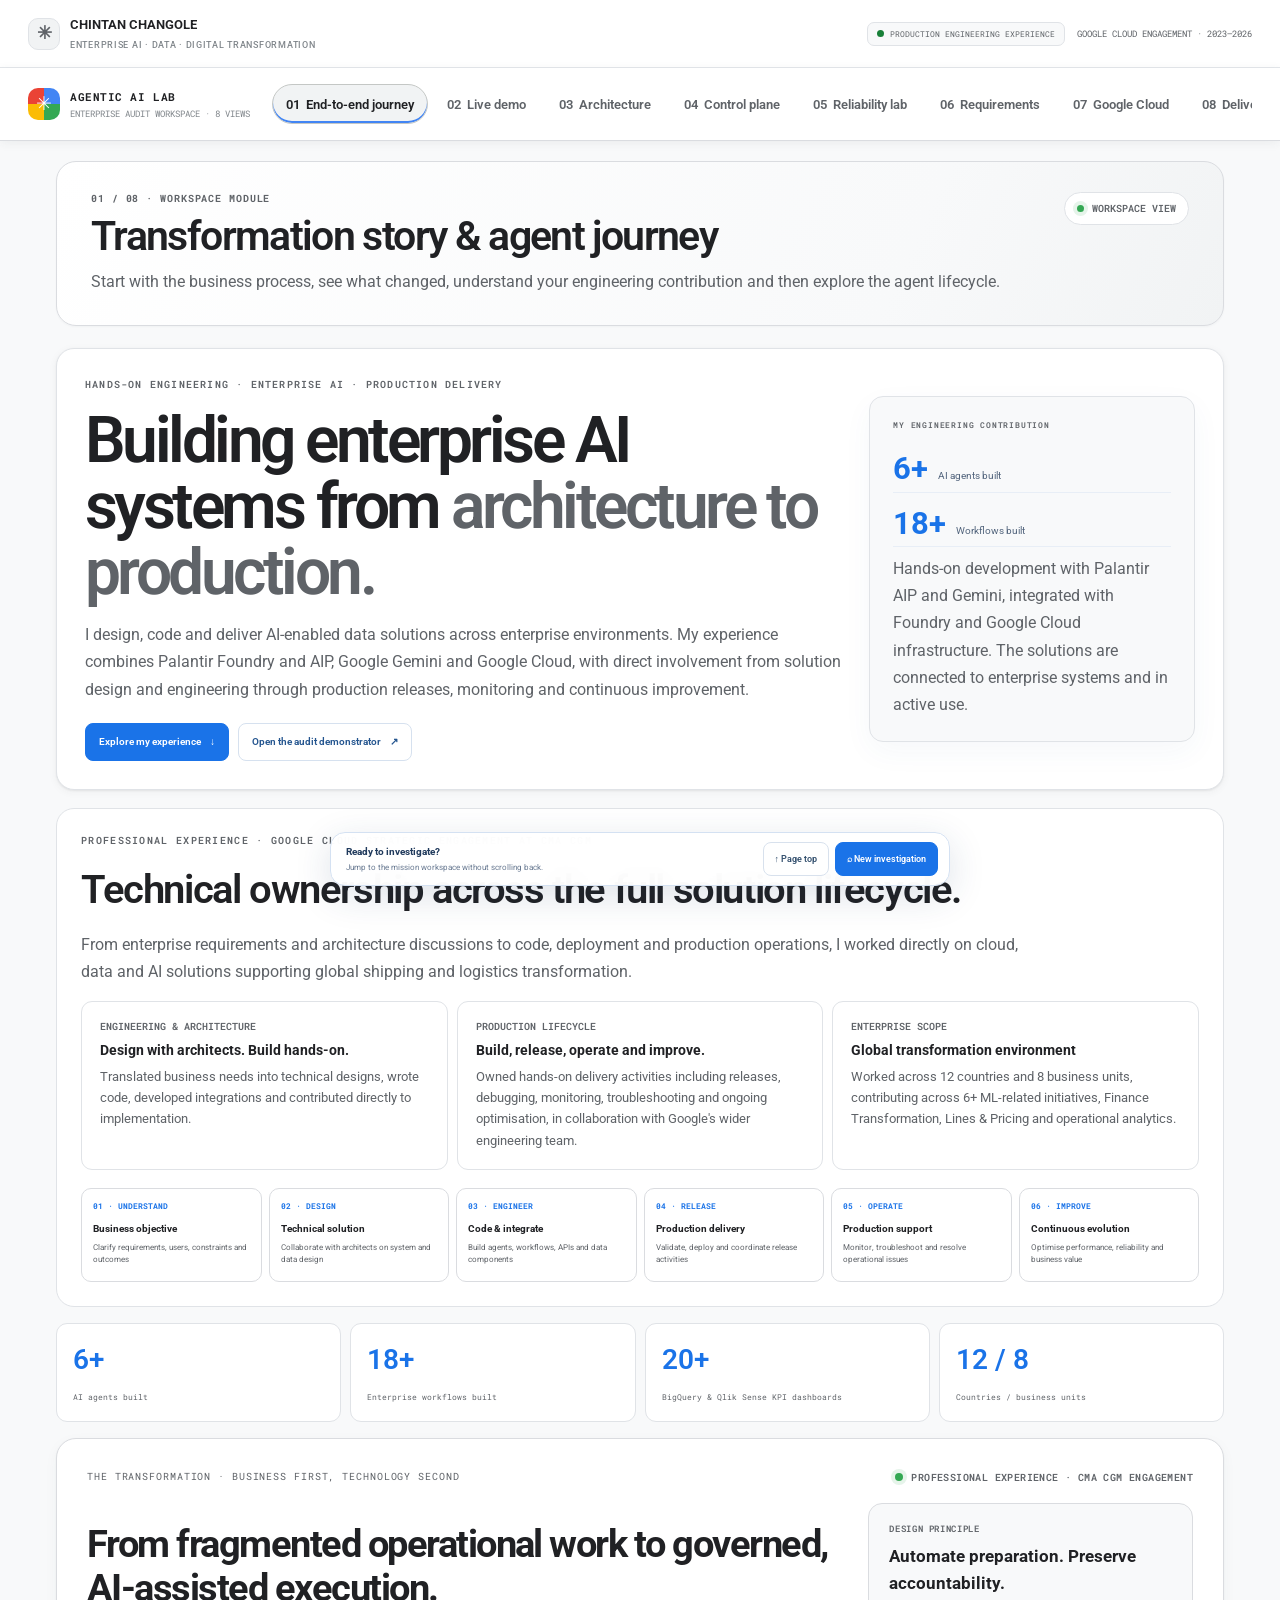
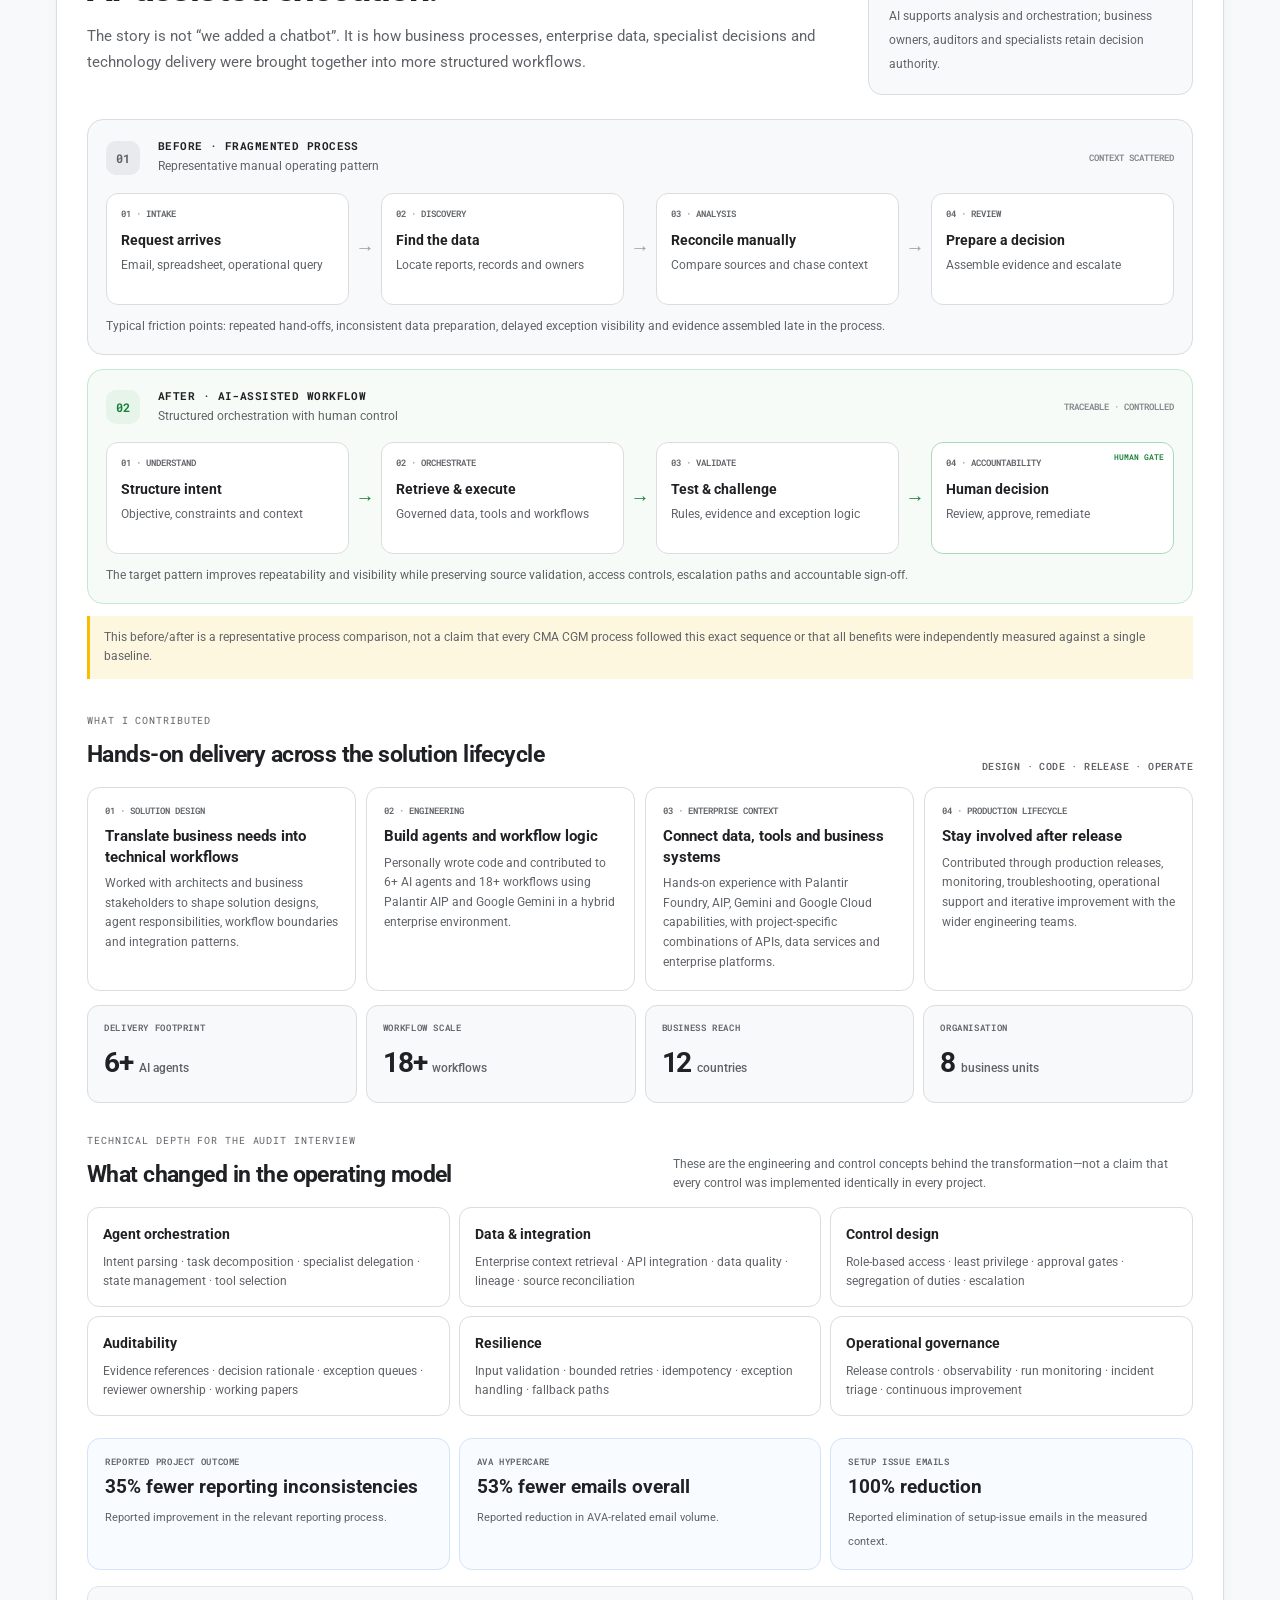
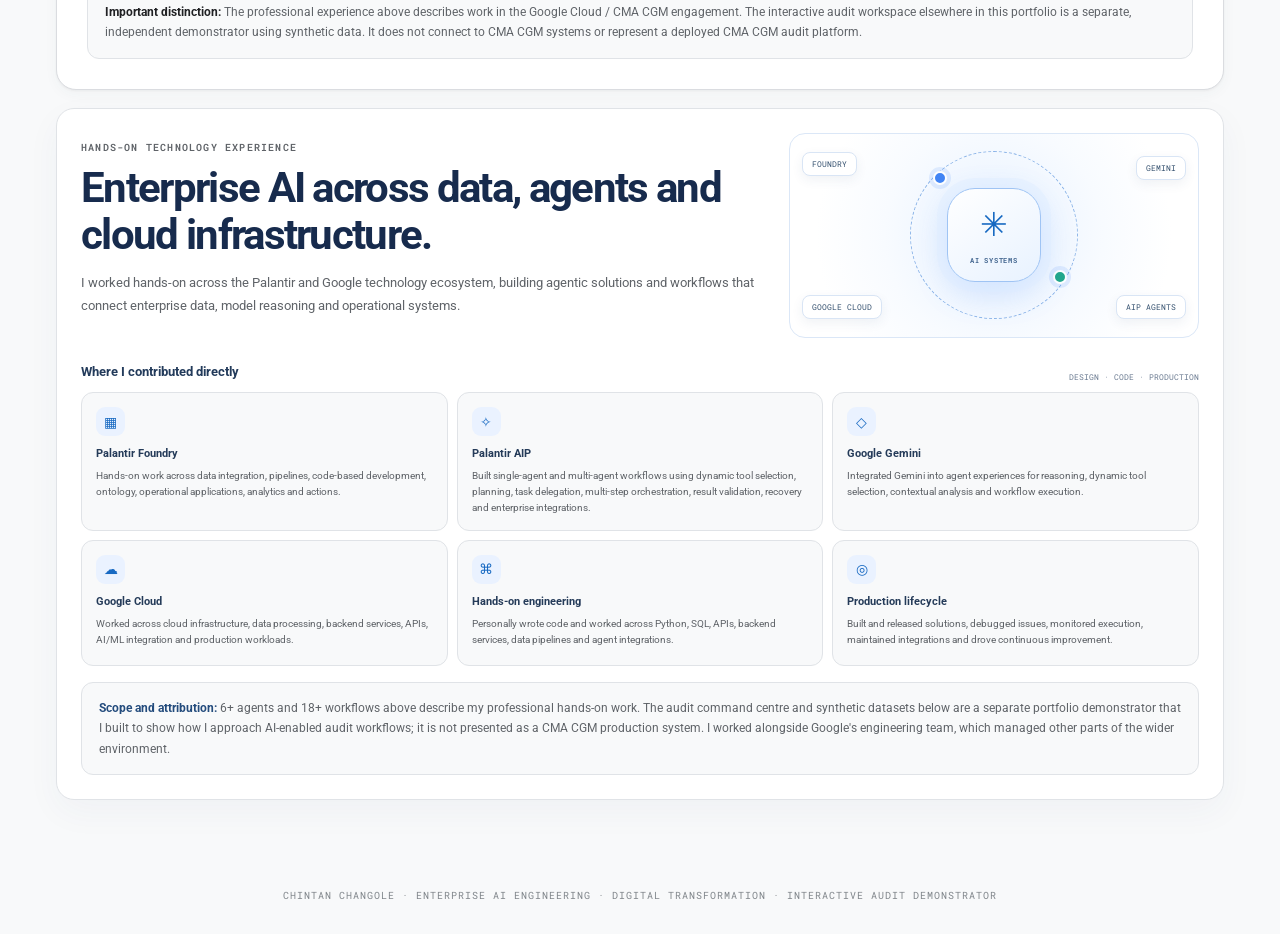
==== agentic-ai-lab/index.html @ 5bcf040d "Add executive audit reporting dashboard linked to review workflow" ====
<!doctype html>
<html lang="en">
<head>
<meta charset="utf-8">
<meta name="viewport" content="width=device-width,initial-scale=1">
<meta name="theme-color" content="#f7f8fa">
<title>Enterprise AI Engineering &amp; Digital Transformation | Chintan Changole</title>
<meta name="description" content="Hands-on enterprise AI engineering and digital transformation: Palantir Foundry, Palantir AIP, Google Gemini and Google Cloud, with production agents, workflows and an interactive audit demonstrator.">
<style>

@import url('https://fonts.googleapis.com/css2?family=Google+Sans:wght@400;500;600;700&family=Roboto:wght@400;500;700&family=Roboto+Mono:wght@400;500&display=swap');
:root{color-scheme:light;--bg:#f8fafd;--surface:#fff;--soft:#f1f3f4;--line:#dadce0;--ink:#202124;--muted:#5f6368;--subtle:#80868b;--blue:#1a73e8;--pale:#e8f0fe;--green:#188038;--amber:#b06000;--red:#d93025;--shadow:0 1px 2px #3c404310,0 2px 6px #3c40430a}
*{box-sizing:border-box}html{scroll-behavior:smooth;scroll-padding-top:80px;background:var(--bg)}body{margin:0;background:var(--bg);color:var(--ink);font:14px/1.55 "Google Sans",Roboto,Arial,sans-serif}button,input,textarea,select{font:inherit}button{cursor:pointer}a{color:var(--blue)}.shell{max-width:1460px;margin:auto;padding:0 26px}
.topbar{height:64px;position:sticky;top:0;z-index:50;display:flex;align-items:center;justify-content:space-between;gap:16px;padding:0 max(26px,calc((100vw - 1408px)/2));background:#ffffffef;border-bottom:1px solid var(--line);backdrop-filter:blur(12px)}.brand{display:flex;align-items:center;gap:10px;color:#3c4043;font-size:13px;font-weight:650}.brand small{display:block;margin-top:2px;color:var(--subtle);font-size:9px;font-weight:500;letter-spacing:.08em}.mark{width:32px;height:32px;display:grid;place-items:center;border:1px solid var(--line);border-radius:10px;background:#f8fafd;color:var(--blue);font-size:18px}.topright{display:flex;align-items:center;gap:12px;color:var(--muted);font:9px "Roboto Mono",monospace}.pill{display:inline-flex;align-items:center;gap:6px;padding:6px 9px;border:1px solid var(--line);border-radius:7px;background:#f8fafd;color:var(--muted);font:8px "Roboto Mono",monospace}.dot{display:inline-block;width:7px;height:7px;border-radius:50%;background:var(--green)}
.hero{display:grid;grid-template-columns:minmax(0,1.35fr) minmax(260px,.65fr);gap:30px;align-items:center;margin:22px 0 0;padding:40px 44px;border:1px solid #d7e3f4;border-radius:20px;background:linear-gradient(120deg,#fff 0%,#f8fbff 60%,#edf4ff 100%);box-shadow:var(--shadow)}.eyebrow,.micro,.case-kicker,.journey-step b,.ba-label,.decision-step b,.tool-card small,.reg-card small,.side-label,.stat span,.agent-num,.agent-state,.foot{font-family:"Roboto Mono",monospace}.eyebrow{color:var(--blue);font-size:9px;font-weight:600;letter-spacing:.12em}.hero h1{max-width:800px;margin:15px 0;color:#202124;font-size:clamp(36px,4.4vw,58px);font-weight:600;line-height:1.08;letter-spacing:-.045em}.hero h1 span{color:var(--blue)}.hero p{max-width:760px;margin:0;color:var(--muted);font-size:14px;line-height:1.8}.hero-note{display:flex;flex-direction:column;justify-content:center;padding:21px;border:1px solid var(--line);border-radius:14px;background:#fff;color:var(--muted);font-size:11px;line-height:1.75}.hero-note strong{margin-bottom:8px;color:var(--blue);font:600 8px "Roboto Mono",monospace;letter-spacing:.1em}
.case-intro{padding:32px 2px 20px}.case-kicker{color:var(--blue);font-size:8px;font-weight:600;letter-spacing:.13em}.case-intro h2{margin:9px 0;color:var(--ink);font-size:clamp(25px,3vw,36px);font-weight:600;letter-spacing:-.035em}.case-intro>p{max-width:920px;margin:8px 0 16px;color:var(--muted);font-size:12px;line-height:1.8}.case-details{display:grid;grid-template-columns:repeat(3,minmax(0,1fr));gap:9px;margin:16px 0}.case-detail{padding:14px;border:1px solid var(--line);border-radius:11px;background:#fff}.case-detail small{display:block;margin-bottom:6px;color:var(--blue);font:600 8px "Roboto Mono",monospace}.case-detail strong{display:block;margin-bottom:4px;color:#202124;font-size:11px}.case-detail p{margin:0;color:var(--muted);font-size:9px;line-height:1.6}
.journey{display:grid;grid-template-columns:repeat(6,minmax(0,1fr));gap:7px;margin-top:18px}.journey-step{min-height:94px;padding:11px;border:1px solid var(--line);border-radius:10px;background:#fff}.journey-step b{display:block;margin-bottom:8px;color:var(--blue);font-size:8px}.journey-step strong{display:block;color:#202124;font-size:10px}.journey-step span{display:block;margin-top:5px;color:var(--muted);font-size:8px;line-height:1.5}.stats{display:grid;grid-template-columns:repeat(4,minmax(0,1fr));gap:9px;margin:10px 0 20px}.stat{padding:14px 16px;border:1px solid var(--line);border-radius:11px;background:#fff}.stat b{display:block;color:var(--blue);font-size:23px;font-weight:600}.stat span{color:var(--muted);font-size:8px}
.layout{display:grid;grid-template-columns:200px minmax(0,1fr);gap:17px;align-items:start;margin-top:15px}.sidebar{position:sticky;top:80px;padding:10px 8px;border:1px solid var(--line);border-radius:13px;background:#fff}.side-label{padding:8px 9px;color:var(--subtle);font-size:8px}.nav{width:100%;display:flex;align-items:center;gap:7px;margin:2px 0;padding:9px;border:1px solid transparent;border-radius:8px;background:transparent;color:var(--muted);text-align:left;font-size:10px}.nav span{width:18px;color:#5f6368;text-align:center}.nav:hover{background:var(--soft);color:#202124}.nav.active{border-color:#d2e3fc;background:var(--pale);color:#174ea6;font-weight:600}.nav.active span{color:var(--blue)}.content{min-width:0}.panel{margin-bottom:13px;padding:20px;border:1px solid var(--line);border-radius:13px;background:#fff;box-shadow:var(--shadow)}.panel-head{display:flex;align-items:flex-start;justify-content:space-between;gap:12px;margin-bottom:14px}.panel-head h2{margin:3px 0 0;color:#202124;font-size:17px;font-weight:600}.panel-head p{max-width:780px;margin:5px 0 0;color:var(--muted);font-size:10px;line-height:1.65}.micro{color:var(--blue);font-size:8px;letter-spacing:.1em}
.workspace-grid{display:grid;grid-template-columns:minmax(0,1fr) minmax(250px,.78fr);gap:11px}.mission-box{padding:12px;border:1px solid #e3e8ef;border-radius:11px;background:#f8fafd}.nlp-wrap{margin-bottom:9px;padding:14px;border:1px solid var(--line);border-radius:10px;background:#fff}.composer-top{display:flex;justify-content:space-between;gap:9px}.nlp-title{color:#3c4043;font-size:9px;font-weight:600}.nlp-title .spark{color:var(--blue)}.composer-subtitle{margin:7px 0 9px;color:#202124;font-size:15px;font-weight:600}.input-mode-tag,.picker-hint,.quick-prompt-label{color:var(--subtle);font:8px "Roboto Mono",monospace}.nlp-input{width:100%;min-height:94px;resize:vertical;padding:10px 11px;border:1px solid var(--line);border-radius:8px;background:#fff;color:#202124;font-size:11px;line-height:1.6}.nlp-input:focus,.connect-row input:focus,.assistant-compose textarea:focus{outline:2px solid #d2e3fc;border-color:var(--blue)}.nlp-hint{margin-top:6px;color:var(--muted);font-size:8px}.quick-prompt-label{margin:11px 0 6px}.prompt-chips{display:flex;flex-wrap:wrap;gap:5px;margin-top:8px}.prompt-chip{padding:6px 8px;border:1px solid var(--line);border-radius:18px;background:#fff;color:#3c4043;font-size:8px}.prompt-chip:hover{border-color:#a8c7fa;background:#f8fbff}.intent-preview{display:none;margin-top:8px;padding:8px;border-radius:7px;background:var(--pale);color:#174ea6;font-size:9px}.intent-preview.visible{display:block}
.mission-picker{padding:13px;border:1px solid var(--line);border-radius:10px;background:#fff}.picker-heading{display:flex;justify-content:space-between;align-items:center;gap:7px;margin-bottom:9px}.picker-heading>div{display:flex;align-items:center;gap:7px}.picker-heading strong{font-size:10px}.step-index{width:21px;height:21px;display:grid;place-items:center;border-radius:6px;background:var(--pale);color:var(--blue);font:9px "Roboto Mono",monospace}.mission-cards{display:grid;grid-template-columns:repeat(2,minmax(0,1fr));gap:6px}.mission-card{display:flex;align-items:center;gap:7px;min-width:0;padding:8px;border:1px solid var(--line);border-radius:8px;background:#fff;color:#263238;text-align:left}.mission-card:hover{border-color:#a8c7fa;background:#f8fbff}.mission-card.selected{border-color:var(--blue);background:var(--pale);box-shadow:inset 0 0 0 1px var(--blue)}.mission-icon{width:26px;height:26px;flex:0 0 26px;display:grid;place-items:center;border-radius:7px;background:var(--soft);color:var(--blue);font-size:13px}.mission-card-copy{display:grid;gap:2px;min-width:0;flex:1}.mission-card-copy strong{font-size:9px}.mission-card-copy small{color:var(--muted);font-size:8px;line-height:1.3}.mission-check{width:15px;height:15px;display:grid;place-items:center;border-radius:50%;background:var(--blue);color:#fff;font-size:8px;opacity:0}.mission-card.selected .mission-check{opacity:1}.mission-card-wide{grid-column:1/-1}.mission-native-select{position:absolute!important;width:1px!important;height:1px!important;overflow:hidden!important;clip:rect(0,0,0,0)!important}.mission-desc{margin:8px 0 0;padding:8px;border-radius:7px;background:#f8fafd;color:var(--muted);font-size:8px;line-height:1.55}
.mission-launch{padding:13px;border:1px solid var(--line);border-radius:10px;background:#fff}.actions{display:flex;flex-wrap:wrap;gap:7px}.primary,.secondary{min-height:34px;padding:8px 12px;border-radius:7px;font-size:9px;font-weight:600}.primary{border:1px solid var(--blue);background:var(--blue);color:#fff}.primary:hover{background:#1765cc}.primary:disabled{opacity:.45}.secondary{border:1px solid var(--line);background:#fff;color:var(--blue)}.secondary:hover{background:#f8fbff;border-color:#a8c7fa}.mode-switch{display:flex;flex-wrap:wrap;gap:4px;margin-top:12px;padding:4px;border:1px solid #e3e8ef;border-radius:8px;background:#f8fafd}.mode-switch button{flex:1;padding:7px 5px;border:1px solid transparent;border-radius:6px;background:transparent;color:var(--muted);font:7px "Roboto Mono",monospace}.mode-switch button.active{border-color:#d2e3fc;background:var(--pale);color:#174ea6}.mode-explain{width:100%;padding:4px;color:var(--muted);font-size:8px;line-height:1.5}.scope{display:grid;gap:9px;align-content:start;padding:5px 2px}.scope-row{display:flex;justify-content:space-between;gap:10px;padding-bottom:8px;border-bottom:1px solid #e8eaed;color:var(--muted);font-size:9px}.scope-row strong{color:#202124;font-size:9px;text-align:right}.statusline{display:flex;align-items:center;gap:7px;margin-top:9px;color:var(--muted);font:8px "Roboto Mono",monospace}.status-dot{width:8px;height:8px;border-radius:50%;background:#9aa0a6}.status-dot.running{background:#f9ab00}.status-dot.done{background:var(--green)}.status-dot.error{background:var(--red)}.live-connect{margin-top:9px;padding:10px;border:1px solid var(--line);border-radius:8px;background:#fff}.live-connect>label{display:block;margin-bottom:6px;color:var(--muted);font:8px "Roboto Mono",monospace}.connect-row{display:flex;align-items:center;gap:6px}.connect-row input{min-width:0;flex:1;padding:7px;border:1px solid var(--line);border-radius:6px}.connect-target{flex:1;color:var(--muted);font-size:8px}.connect-row button{font-size:8px}.connect-hint{margin-top:5px;color:var(--muted);font-size:8px}
.google-project-intro{display:grid;grid-template-columns:minmax(0,1.35fr) minmax(220px,.65fr);gap:16px;align-items:center;padding:17px;border:1px solid #d2e3fc;border-radius:12px;background:linear-gradient(120deg,#f8fbff,#fff)}.project-kicker{color:var(--blue);font:600 8px "Roboto Mono",monospace;letter-spacing:.1em}.google-project-intro h3{margin:8px 0;color:#202124;font-size:18px;line-height:1.3}.google-project-intro p{margin:0;color:var(--muted);font-size:10px;line-height:1.75}.project-counts{display:grid;grid-template-columns:repeat(3,minmax(0,1fr));gap:6px}.project-counts>div{padding:10px 8px;border:1px solid var(--line);border-radius:9px;background:#fff}.project-counts b{display:block;color:var(--blue);font-size:22px}.project-counts span{display:block;color:var(--muted);font-size:8px;line-height:1.4}.google-architecture{margin-top:13px;padding:14px;border:1px solid var(--line);border-radius:11px;background:#fbfcff}.google-arch-grid{display:grid;grid-template-columns:minmax(0,1fr) 18px minmax(0,1fr) 18px minmax(0,1fr) 18px minmax(0,1fr) 18px minmax(0,1fr);gap:6px;align-items:stretch;margin-top:10px}.google-arch-grid article{padding:11px;border:1px solid #dce5f1;border-radius:9px;background:#fff}.google-arch-grid article small{display:block;color:var(--blue);font:7px "Roboto Mono",monospace}.google-arch-grid article b{display:block;margin:7px 0 4px;font-size:10px}.google-arch-grid article p{margin:0;color:var(--muted);font-size:8px;line-height:1.55}.google-arch-arrow{display:grid;place-items:center;color:var(--blue);font-size:17px}.google-arch-note{margin:9px 0 0;color:var(--muted);font-size:8px;line-height:1.6}.google-project-grid{display:grid;grid-template-columns:repeat(2,minmax(0,1fr));gap:9px;margin-top:12px}.google-project-card{padding:14px;border:1px solid var(--line);border-radius:10px;background:#fff}.google-project-card>span{color:var(--blue);font:7px "Roboto Mono",monospace}.google-project-card h3{margin:7px 0;color:#202124;font-size:13px}.google-project-card p,.google-project-card li{color:var(--muted);font-size:9px;line-height:1.65}.google-project-card p{margin:0}.google-project-card ul{margin:8px 0 0;padding-left:16px}.google-project-footer{display:flex;flex-wrap:wrap;gap:8px 18px;margin-top:10px;padding:11px;border-radius:9px;background:#f1f6ff;color:#526176;font-size:8px}.google-project-footer b{color:#174ea6}.google-project-footer span:last-child{width:100%}@media(max-width:760px){.google-project-intro{grid-template-columns:1fr}.google-arch-grid{grid-template-columns:1fr}.google-arch-arrow{transform:rotate(90deg);min-height:17px}.google-project-grid{grid-template-columns:1fr}}.architecture-flow{display:grid;grid-template-columns:repeat(9,minmax(0,1fr));gap:5px;align-items:stretch}.arch-node{grid-column:span 2;min-width:0;padding:11px;border:1px solid #dce5f1;border-radius:9px;background:#f8fafd}.arch-node span{color:var(--blue);font:8px "Roboto Mono",monospace}.arch-node strong{display:block;margin:7px 0 4px;font-size:10px}.arch-node small{color:var(--muted);font-size:8px;line-height:1.5}.arch-arrow{display:grid;place-items:center;color:#7c9ac5}.architecture-bottom{display:grid;grid-template-columns:repeat(3,minmax(0,1fr));gap:7px;margin-top:9px}.arch-support{padding:11px;border:1px solid var(--line);border-radius:9px;background:#fff}.arch-support b{color:var(--blue);font-size:9px}.arch-support p{margin:5px 0 0;color:var(--muted);font-size:8px;line-height:1.6}.arch-support.future{background:#f8fafd;border-style:dashed}.arch-support.future b{color:#94621a}.architecture-legend{display:flex;flex-wrap:wrap;gap:12px;margin-top:9px;color:var(--muted);font-size:8px}.legend-dot{display:inline-block;width:7px;height:7px;margin-right:4px;border-radius:50%;background:var(--blue)}.legend-dot.future{background:#c7a15a}
.before-after{display:grid;grid-template-columns:minmax(0,1fr) 20px minmax(0,1fr);gap:9px}.ba-column{padding:13px;border:1px solid var(--line);border-radius:10px;background:#f8fafd}.ba-column.after{border-color:#cfe4d6;background:#f4faf6}.ba-label{color:var(--blue);font-size:8px}.ba-column h3{margin:7px 0;color:#202124;font-size:13px}.ba-column ol{padding-left:16px;color:#526176;font-size:9px;line-height:1.85}.ba-outcome{padding:8px;border-radius:7px;background:#edf2f8;color:#58677b;font-size:8px;line-height:1.55}.ba-column.after .ba-outcome{background:#e5f2e9;color:#41634e}.ba-divider{display:grid;place-items:center;color:var(--blue)}.control-note{margin-top:10px;padding:10px 12px;border-left:3px solid var(--blue);border-radius:0 7px 7px 0;background:#f1f6ff;color:#526176;font-size:9px;line-height:1.7}.control-note strong{color:#174ea6}
.decision-flow{display:grid;grid-template-columns:repeat(5,minmax(0,1fr));gap:6px}.decision-step{min-height:120px;padding:10px;border:1px solid var(--line);border-radius:9px;background:#f8fafd}.decision-step b{display:block;margin-bottom:7px;color:var(--blue);font-size:8px}.decision-step strong{display:block;margin-bottom:5px;font-size:9px}.decision-step span{display:block;margin-top:4px;color:var(--muted);font-size:8px;line-height:1.5}.decision-table{min-width:640px}.route-state{display:inline-block;padding:3px 6px;border-radius:5px;font:8px "Roboto Mono",monospace}.route-state.pass{background:#e3f4eb;color:#18734f}.route-state.review{background:#fff3dc;color:#8d5b0b}.route-state.escalate{background:#ffeddc;color:#a45117}.route-state.block{background:#fde8e8;color:#a52f38}.specialist-route{display:flex;justify-content:space-between;align-items:center;gap:12px;margin-top:11px;padding:12px;border:1px solid #d6e8d9;border-radius:9px;background:#f3f8f4}.specialist-route b{color:#276749;font:8px "Roboto Mono",monospace}.specialist-route p{margin:5px 0 0;color:#52675a;font-size:9px;line-height:1.6}
.reg-grid{display:grid;grid-template-columns:repeat(3,minmax(0,1fr));gap:8px}.reg-card{padding:12px;border:1px solid var(--line);border-radius:9px;background:#fff}.reg-card small{color:var(--blue);font-size:7px}.reg-card h3{margin:6px 0;color:#202124;font-size:10px}.reg-card p{margin:0 0 6px;color:var(--muted);font-size:8px;line-height:1.6}.reg-card a{font-size:8px;text-decoration:none}.reg-card a:hover{text-decoration:underline}
.agents{display:grid;grid-template-columns:repeat(4,minmax(0,1fr));gap:7px}.agent{min-height:84px;padding:10px;border:1px solid var(--line);border-radius:9px;background:#fff}.agent-top{display:flex;justify-content:space-between;margin-bottom:7px}.agent-num,.agent-state{color:var(--subtle);font-size:7px}.agent h3{margin:0 0 4px;font-size:9px}.agent p{margin:0;color:var(--muted);font-size:8px;line-height:1.5}.agent.working{border-color:#f9ab00;background:#fff8e8}.agent.done{border-color:#81c995;background:#e6f4ea}.agent.done .agent-state{color:var(--green)}.agent.not-run{opacity:.72;background:#fafbfd}.tool-grid{display:grid;grid-template-columns:repeat(3,minmax(0,1fr));gap:7px}.tool-card{padding:11px;border:1px solid var(--line);border-radius:9px;background:#fff}.tool-card small{display:block;margin-bottom:6px;color:var(--blue);font-size:7px}.tool-card code{color:#174ea6;font:8px "Roboto Mono",monospace;overflow-wrap:anywhere}.tool-card p{margin:6px 0;color:var(--muted);font-size:8px;line-height:1.6}.tool-card span{display:inline-block;padding-top:5px;border-top:1px solid #edf0f4;color:var(--subtle);font-size:7px}
.trace-layout{display:grid;grid-template-columns:1fr 1fr;gap:10px}.trace-list{display:grid;gap:6px}.trace-event{padding:9px;border:1px solid var(--line);border-radius:8px;background:#fafbfd}.trace-event-head{display:flex;justify-content:space-between;gap:7px}.trace-event b{color:#174ea6;font:8px "Roboto Mono",monospace}.trace-event small{display:block;margin-top:5px;color:var(--muted);font-size:8px;line-height:1.5;overflow-wrap:anywhere}.trace-event summary{margin-top:5px;color:#526176;font-size:8px;cursor:pointer}.trace-event pre{padding:8px;border-radius:6px;background:#f1f4f8;color:#334155;white-space:pre-wrap;overflow-wrap:anywhere;font:7px/1.5 "Roboto Mono",monospace}.assistant-box{padding:11px;border:1px solid var(--line);border-radius:9px;background:#fff}.assistant-answer{min-height:110px;color:#455468;font-size:9px;line-height:1.7}.assistant-compose{display:flex;gap:6px}.assistant-compose textarea{min-width:0;flex:1;min-height:50px;padding:8px;border:1px solid var(--line);border-radius:7px;font-size:8px}.run-telemetry{display:flex;flex-wrap:wrap;gap:8px;margin-top:10px;padding:9px;border:1px solid var(--line);border-radius:8px;background:#f8fafd;color:var(--muted);font-size:8px}.run-telemetry strong{color:#174ea6}.notice{margin-top:9px;color:var(--muted);font-size:8px;line-height:1.65}
.results{display:none}.results.visible{display:block}.result-grid{display:grid;grid-template-columns:repeat(3,minmax(0,1fr));gap:7px;margin-bottom:10px}.kpi{padding:10px;border:1px solid var(--line);border-radius:8px;background:#f8fafd}.kpi b{display:block;font-size:19px}.kpi span{color:var(--muted);font:7px "Roboto Mono",monospace}.empty-state{padding:22px;border:1px dashed #cbd5e1;border-radius:10px;background:#fafbfd;color:var(--muted);text-align:center}.empty-icon{margin-bottom:5px;color:var(--blue);font-size:22px}.empty-state strong{display:block;margin-bottom:4px;color:#202124;font-size:11px}.empty-state p{margin:0;font-size:9px}.finding{margin:7px 0;padding:11px;border:1px solid var(--line);border-radius:9px;background:#fff}.finding-head{display:flex;justify-content:space-between;gap:8px}.finding h3{margin:0;font-size:10px}.finding p{margin:7px 0;color:#526176;font-size:9px;line-height:1.6}.finding small{color:var(--muted);font:7px "Roboto Mono",monospace;overflow-wrap:anywhere}.tag{padding:3px 6px;border-radius:12px;background:#fff3dc;color:#8a4b00;font:7px "Roboto Mono",monospace}.tag.high{background:#fce8e6;color:#b3261e}.tag.medium{background:#fef7e0;color:#8a4b00}.table-wrap,.decision-table-wrap,.review-queue-wrap{overflow:auto;border:1px solid var(--line);border-radius:8px}table{width:100%;min-width:510px;border-collapse:collapse;font-size:8px}th,td{padding:8px;border-bottom:1px solid #e8eaed;text-align:left;vertical-align:top}th{background:#f8fafd;color:var(--muted);font:7px "Roboto Mono",monospace;text-transform:uppercase}td{color:#3c4043}tr:last-child td{border-bottom:0}.review-queue-wrap{margin-top:11px;padding:9px}.review-summary{display:flex;flex-wrap:wrap;gap:7px;margin:5px 0 10px}.review-summary span{padding:7px 9px;border:1px solid var(--line);border-radius:7px;background:#f8fafd;color:var(--muted);font:7px "Roboto Mono",monospace}.review-summary b{color:var(--blue);font-size:12px}.review-item{margin:6px 0;padding:9px;border:1px solid var(--line);border-radius:8px;background:#fafbfd}.review-item[data-review-state="verified"]{border-color:#b7d8c0;background:#f5faf6}.review-item[data-review-state="escalated"]{border-color:#e8c5a4;background:#fffaf4}.review-sync-status{margin:7px 0!important;padding:6px 8px;border-radius:6px;background:#f1f3f4;color:#5f6368;font:7px "Roboto Mono",monospace;line-height:1.5}.review-item h4{margin:0 0 4px;font-size:9px}.review-item p{color:var(--muted);font-size:8px}.review-owner{color:var(--blue)!important}.review-actions{display:flex;flex-wrap:wrap;gap:5px}.review-actions button{padding:5px 7px;border:1px solid var(--line);border-radius:6px;background:#fff;color:#42536a;font-size:7px}.review-actions button:hover{background:var(--pale)}.report{padding:13px;border:1px solid var(--line);border-radius:9px;background:#f8fafd;color:#3f4d5f;font-size:9px;line-height:1.7;white-space:pre-wrap;overflow-wrap:anywhere}.report-actions{display:flex;justify-content:flex-end;gap:6px;margin-top:8px}.foot{padding:24px 0 30px;color:var(--subtle);font-size:7px;letter-spacing:.1em;text-align:center}.toast{position:fixed;right:18px;bottom:18px;z-index:100;display:none;padding:10px 13px;border-radius:8px;background:#202124;color:white;font-size:10px}.toast.show{display:block}.hidden{display:none!important}button:focus-visible,a:focus-visible,textarea:focus-visible,input:focus-visible{outline:2px solid var(--blue);outline-offset:2px}

/* Architecture diagram: five equal stages with four compact connectors. */
.architecture-flow{display:flex;align-items:stretch;gap:7px}
.architecture-flow .arch-node{flex:1 1 0;min-width:0;grid-column:auto;padding:12px}
.architecture-flow .arch-arrow{flex:0 0 13px;display:grid;place-items:center;font-size:14px}
.architecture-flow .arch-node strong{overflow-wrap:anywhere}
@media(max-width:1080px){.architecture-flow{display:grid;grid-template-columns:repeat(2,minmax(0,1fr));gap:7px}.architecture-flow .arch-node{grid-column:auto}.architecture-flow .arch-arrow{display:none}}
@media(max-width:540px){.architecture-flow{grid-template-columns:1fr}.architecture-flow .arch-node{padding:11px}}
@media(max-width:1080px){.layout{grid-template-columns:1fr}.sidebar{position:relative;top:auto;display:flex;gap:3px;overflow-x:auto;white-space:nowrap}.side-label{display:none}.nav{width:auto;flex:0 0 auto}.architecture-flow{grid-template-columns:repeat(2,minmax(0,1fr))}.arch-node{grid-column:auto}.arch-arrow{display:none}.decision-flow{grid-template-columns:repeat(3,minmax(0,1fr))}}
@media(max-width:780px){.shell{padding:0 16px}.topbar{padding:0 16px}.hero{grid-template-columns:1fr;padding:27px;gap:16px}.case-details{grid-template-columns:1fr 1fr}.journey{grid-template-columns:repeat(3,minmax(0,1fr))}.workspace-grid{grid-template-columns:1fr}.architecture-bottom{grid-template-columns:1fr 1fr}.architecture-bottom .future{grid-column:1/-1}.before-after{grid-template-columns:1fr}.ba-divider{transform:rotate(90deg)}.trace-layout{grid-template-columns:1fr}.reg-grid,.tool-grid{grid-template-columns:repeat(2,minmax(0,1fr))}.agents{grid-template-columns:repeat(2,minmax(0,1fr))}.decision-flow{grid-template-columns:repeat(2,minmax(0,1fr))}}
@media(max-width:540px){.shell{padding:0 11px}.topbar{height:59px;padding:0 11px}.brand{font-size:10px}.brand small{font-size:7px}.topright{gap:5px;font-size:7px}.topright>span:last-child{display:none}.topright .pill{padding:5px;font-size:7px}.hero{margin-top:11px;padding:21px 17px;border-radius:13px}.hero h1{font-size:33px}.hero p{font-size:12px}.case-intro{padding:23px 1px 15px}.case-intro h2{font-size:24px}.case-details,.stats{grid-template-columns:1fr 1fr}.journey{grid-template-columns:repeat(2,minmax(0,1fr))}.panel{padding:13px;border-radius:10px}.panel-head{flex-direction:column;gap:6px}.panel-head h2{font-size:15px}.mission-cards{grid-template-columns:1fr}.mission-card-wide{grid-column:auto}.architecture-flow,.architecture-bottom,.reg-grid,.tool-grid,.decision-flow{grid-template-columns:1fr}.architecture-bottom .future{grid-column:auto}.agents{grid-template-columns:1fr 1fr}.result-grid{grid-template-columns:repeat(2,minmax(0,1fr))}.specialist-route{align-items:flex-start;flex-direction:column}.report-actions{justify-content:flex-start;flex-wrap:wrap}.connect-row{flex-wrap:wrap}.connect-target{min-width:100%}}


/* Section hierarchy and navigation legibility refresh */
.layout{grid-template-columns:216px minmax(0,1fr);gap:22px}
.sidebar{padding:12px 10px}
.side-label{padding:9px 10px 11px;font-size:9px;letter-spacing:.12em}
.nav{min-height:38px;gap:9px;padding:9px 10px;font-size:11px;line-height:1.35}
.nav span{width:19px;flex:0 0 19px;font-size:12px}
.content{min-width:0}
.panel{margin-bottom:17px;padding:25px 26px;border-radius:15px}
.panel-head{gap:18px;margin-bottom:20px}
.panel-head>div:first-child{min-width:0}
.panel-head .micro{font-size:10px;font-weight:600;letter-spacing:.12em;line-height:1.5}
.panel-head h2{margin:7px 0 0;font-size:clamp(22px,2.1vw,29px);line-height:1.2;letter-spacing:-.025em}
.panel-head p{max-width:850px;margin-top:9px;font-size:12px;line-height:1.75}
.panel-head>.pill,.panel-head>.micro{flex:0 0 auto;margin-top:4px}
#execution .panel-head h2,#report .panel-head h2{font-size:clamp(22px,2.1vw,29px)}
@media(max-width:1080px){
 .layout{grid-template-columns:1fr;gap:13px}
 .sidebar{padding:8px;gap:5px}
 .nav{min-height:36px;padding:8px 10px;font-size:11px}
 .panel{padding:22px}
}
@media(max-width:780px){
 .panel{padding:19px}
 .panel-head h2{font-size:22px}
 .panel-head p{font-size:11px}
}
@media(max-width:540px){
 .sidebar{gap:3px}
 .nav{min-height:34px;padding:7px 9px;font-size:10px}
 .panel{padding:16px}
 .panel-head h2{font-size:20px}
 .panel-head .micro{font-size:9px}
 .panel-head p{font-size:10px}
}

/* Replace the vertical system explorer with a full-width section navigator. */
.layout{display:block;margin-top:18px}
.sidebar{position:sticky;top:64px;z-index:30;display:flex;flex-wrap:wrap;align-items:center;gap:5px;margin:0 0 18px;padding:9px 11px;border:1px solid var(--line);border-radius:12px;background:#ffffffF2;box-shadow:var(--shadow);backdrop-filter:blur(12px)}
.side-label{display:none!important}
.nav{display:inline-flex;width:auto;min-height:34px;flex:0 0 auto;gap:7px;margin:0;padding:7px 10px;border:1px solid transparent;border-radius:7px;font-size:11px;white-space:nowrap}
.nav span{width:auto;flex:0 0 auto;font-size:12px}
.content{display:block;width:100%;min-width:0}
.panel{margin-bottom:18px;padding:26px 28px}
.panel-head{align-items:flex-start;gap:18px;margin-bottom:21px}
.panel-head>div:first-child{min-width:0}
.panel-head .micro{font-size:11px;font-weight:600;letter-spacing:.13em;line-height:1.6}
.panel-head h2{margin:8px 0 0;font-size:clamp(24px,2.35vw,32px);line-height:1.18;letter-spacing:-.03em}
.panel-head p{max-width:900px;margin:10px 0 0;font-size:12px;line-height:1.8}
#execution .panel-head h2,#report .panel-head h2{font-size:clamp(24px,2.35vw,32px)}
@media(max-width:780px){
 .sidebar{position:relative;top:auto;flex-wrap:nowrap;overflow-x:auto;white-space:nowrap;scrollbar-width:thin}
 .panel{padding:20px}
 .panel-head h2{font-size:23px}
}
@media(max-width:540px){
 .sidebar{gap:3px;padding:7px}
 .nav{min-height:32px;padding:6px 8px;font-size:10px}
 .panel{padding:16px}
 .panel-head h2{font-size:21px}
 .panel-head .micro{font-size:9px}
 .panel-head p{font-size:10px}
}

/* Google AI Studio-inspired enterprise command-centre design. */
:root{--bg:#f7f9fc;--surface:#fff;--soft:#f3f6fb;--line:#dfe4ec;--ink:#17212f;--muted:#596579;--subtle:#7b8798;--blue:#1769e0;--pale:#eaf2ff;--green:#16834a;--amber:#a96508;--red:#c43d3d;--shadow:0 1px 2px #172b4d0b,0 8px 28px #172b4d08}
body{font-family:"Google Sans",Roboto,Arial,sans-serif;background:radial-gradient(ellipse at 85% 0%,#edf4ff 0,transparent 34%),var(--bg);color:var(--ink)}
.shell{max-width:1520px}.topbar{height:68px}.hero{border-color:#d8e4f6;background:linear-gradient(115deg,#fff 0%,#f6f9ff 62%,#eaf2ff 100%);box-shadow:0 8px 30px #27456b0c}
.panel{border-color:#e0e6ef;border-radius:17px;box-shadow:0 2px 4px #1d35570a,0 10px 30px #1d355708}.panel-head h2{font-size:clamp(25px,2.4vw,34px);font-weight:600;letter-spacing:-.035em}.panel-head .micro{font-size:10px;letter-spacing:.14em}.panel-head p{font-size:12px;max-width:920px}
.nav{font-size:11px;border-radius:9px}.nav.active{background:#e9f1ff;border-color:#d5e4ff;color:#174ea6}.nav:hover{transform:translateY(-1px)}
.sim-banner{display:flex;align-items:center;gap:10px;flex-wrap:wrap;margin:0 0 13px;padding:10px 12px;border:1px solid #dce7f7;border-radius:10px;background:#f5f9ff;color:#42536b;font:9px "Roboto Mono",monospace}.sim-banner strong{color:#1757b8;letter-spacing:.08em}.sim-banner time{margin-left:auto;color:#65748a;font-variant-numeric:tabular-nums}
.sim-pulse,.sim-feed-dot{width:8px;height:8px;flex:0 0 8px;border-radius:50%;background:#20a464;box-shadow:0 0 0 0 #20a46455;animation:simPulse 1.8s infinite}
.sim-kpis{display:grid;grid-template-columns:repeat(4,minmax(0,1fr));gap:10px}.sim-kpi{min-width:0;padding:16px;border:1px solid #e0e7f0;border-radius:12px;background:linear-gradient(150deg,#fff,#fbfcff)}.sim-kpi>span,.value-card>span{display:block;color:#718096;font:8px "Roboto Mono",monospace;letter-spacing:.09em}.sim-kpi strong{display:block;margin:8px 0 3px;color:#172f55;font-size:clamp(22px,2.4vw,31px);font-weight:600;letter-spacing:-.04em;font-variant-numeric:tabular-nums}.sim-kpi small{color:#718096;font-size:9px}
.sim-grid{display:grid;grid-template-columns:1.05fr .95fr;gap:11px;margin-top:11px}.sim-chart-card,.sim-feed-card{min-width:0;padding:14px;border:1px solid #e0e7f0;border-radius:12px;background:#fff}.sim-card-head{display:flex;justify-content:space-between;align-items:center;gap:8px;margin-bottom:12px}.sim-card-head b{display:block;color:#24364f;font-size:11px}.sim-card-head small{display:block;margin-top:3px;color:#8390a3;font:7px "Roboto Mono",monospace;letter-spacing:.07em}.sim-live-tag{color:#16834a;font:8px "Roboto Mono",monospace}
.sim-bars{height:108px;display:flex;align-items:flex-end;gap:4px;padding:8px 2px 0;border-bottom:1px solid #e7edf5}.sim-bar{min-width:3px;flex:1;height:20%;border-radius:4px 4px 0 0;background:linear-gradient(180deg,#78aaf6,#3478df);opacity:.85;transition:height .65s cubic-bezier(.2,.8,.2,1);animation:barIn .5s ease both}.sim-chart-foot{display:flex;justify-content:space-between;margin-top:7px;color:#98a3b3;font:7px "Roboto Mono",monospace}
.sim-feed{display:grid;gap:7px;max-height:128px;overflow:hidden}.sim-feed-row{display:flex;align-items:flex-start;gap:8px;padding:8px;border:1px solid #edf0f5;border-radius:8px;background:#fbfcfe;animation:feedIn .35s ease both}.sim-feed-row .sim-feed-dot{margin-top:4px;width:6px;height:6px;flex-basis:6px;animation:none;box-shadow:none;background:#4c87df}.sim-feed-row div{min-width:0;flex:1}.sim-feed-row b{display:block;color:#34445a;font-size:8px;font-weight:600;overflow-wrap:anywhere}.sim-feed-row small{display:block;margin-top:3px;color:#8490a1;font-size:7px;line-height:1.5}.sim-feed-row time{flex:0 0 auto;color:#8b96a6;font:7px "Roboto Mono",monospace}.sim-footnote{margin-top:10px;color:#758196;font-size:8px;line-height:1.7}
.value-grid{display:grid;grid-template-columns:repeat(4,minmax(0,1fr));gap:9px}.value-card{padding:15px;border:1px solid #e0e7f0;border-radius:12px;background:#fff}.value-card strong{display:block;margin:8px 0 4px;color:#1769d2;font-size:30px;font-weight:600;letter-spacing:-.05em}.value-card b{display:block;color:#29394f;font-size:10px}.value-card p{min-height:38px;margin:6px 0 11px;color:#728096;font-size:8px;line-height:1.6}.value-track{height:5px;overflow:hidden;border-radius:8px;background:#edf1f7}.value-track i{display:block;height:100%;border-radius:8px;background:linear-gradient(90deg,#78aaf6,#1769e0)}
.delivery-strip{display:grid;grid-template-columns:repeat(3,minmax(0,1fr));gap:8px;margin-top:10px}.delivery-strip>div{padding:12px;border:1px solid #e2e8f0;border-radius:10px;background:#f8faff}.delivery-strip b,.delivery-strip span{display:block}.delivery-strip b{color:#2d4059;font-size:9px}.delivery-strip span{margin-top:4px;color:#78869a;font-size:8px;line-height:1.5}
.governance-heading{margin:18px 0 10px}.governance-heading h3{margin:5px 0;color:#23354d;font-size:16px;letter-spacing:-.02em}.governance-heading p{margin:0;color:#728096;font-size:9px;line-height:1.6}.governance-grid{display:grid;grid-template-columns:repeat(3,minmax(0,1fr));gap:8px}.gov-card{padding:12px;border:1px solid #e0e7f0;border-radius:10px;background:#fff}.gov-card>span{display:inline-block;margin-bottom:7px;color:#1769d2;font:7px "Roboto Mono",monospace;letter-spacing:.08em}.gov-card b{display:block;color:#2d4059;font-size:10px}.gov-card p{margin:5px 0 0;color:#728096;font-size:8px;line-height:1.65}.gov-card.implemented{border-top:3px solid #3a9a6a}.gov-card.target{border-top:3px solid #d5a34d;background:#fffdfa}.gov-card.target>span{color:#98630e}.governance-foot{display:flex;gap:12px;align-items:flex-start;margin-top:9px;padding:11px 12px;border:1px dashed #d8b76f;border-radius:9px;background:#fffcf5;color:#7a653b;font-size:8px;line-height:1.6}.governance-foot b{flex:0 0 auto;color:#80580c}
.agent h3{font-size:10px}.agent{transition:border-color .2s,background .2s,transform .2s}.agent.done{box-shadow:inset 3px 0 #2b9b63}.primary{box-shadow:0 2px 4px #1769e022}.primary:focus-visible,.secondary:focus-visible,.nav:focus-visible{outline:3px solid #9fc2ff;outline-offset:2px}
@keyframes simPulse{0%{box-shadow:0 0 0 0 #20a46455}70%{box-shadow:0 0 0 7px #20a46400}100%{box-shadow:0 0 0 0 #20a46400}}@keyframes barIn{from{transform:scaleY(.55);transform-origin:bottom;opacity:.35}to{transform:scaleY(1);transform-origin:bottom;opacity:.85}}@keyframes feedIn{from{opacity:0;transform:translateY(5px)}to{opacity:1;transform:translateY(0)}}
@media(max-width:1000px){.sim-kpis,.value-grid{grid-template-columns:repeat(2,minmax(0,1fr))}.governance-grid{grid-template-columns:repeat(2,minmax(0,1fr))}}@media(max-width:760px){.sim-grid{grid-template-columns:1fr}.delivery-strip{grid-template-columns:1fr}.sim-feed{max-height:150px}.panel{padding:20px}}@media(max-width:520px){.sim-kpis,.value-grid,.governance-grid{grid-template-columns:1fr 1fr}.sim-kpi{padding:12px}.sim-kpi strong{font-size:23px}.sim-banner{font-size:7px}.sim-banner time{width:100%;margin-left:18px}.value-card{padding:12px}.value-card strong{font-size:26px}.governance-foot{display:block}.governance-foot b{display:block;margin-bottom:4px}}@media(prefers-reduced-motion:reduce){*,*::before,*::after{scroll-behavior:auto!important;animation-duration:.01ms!important;animation-iteration-count:1!important;transition-duration:.01ms!important}}

.lifecycle-wrap{margin:14px 0;padding:14px;border:1px solid #dfe7f2;border-radius:12px;background:linear-gradient(135deg,#f8fbff,#fff)}.lifecycle-grid{display:grid;grid-template-columns:repeat(4,minmax(0,1fr));gap:7px;margin-top:10px}.lifecycle-grid>div{position:relative;min-height:84px;padding:10px;border:1px solid #e2e9f2;border-radius:9px;background:#fff}.lifecycle-grid b{display:block;margin-bottom:6px;color:#1769d2;font:8px "Roboto Mono",monospace}.lifecycle-grid strong{display:block;color:#2c3c53;font-size:9px}.lifecycle-grid small{display:block;margin-top:4px;color:#7b8798;font-size:8px;line-height:1.45}.lifecycle-loop{display:flex;align-items:center;gap:10px;flex-wrap:wrap;margin-top:9px;padding:9px 10px;border-radius:8px;background:#eaf2ff}.lifecycle-loop span{color:#1769d2;font:7px "Roboto Mono",monospace;letter-spacing:.08em}.lifecycle-loop b{color:#365578;font-size:9px}@media(max-width:760px){.lifecycle-grid{grid-template-columns:repeat(2,minmax(0,1fr))}}@media(max-width:420px){.lifecycle-grid{grid-template-columns:1fr}}

.composer-submit-row{display:flex;align-items:center;justify-content:space-between;gap:14px;margin:14px 0 4px;padding:12px 13px;border:1px solid #d9e5f5;border-radius:12px;background:linear-gradient(105deg,#f7faff,#eef5ff)}
.composer-submit-copy{min-width:0}.composer-submit-copy strong{display:block;color:#263b58;font-size:11px}.composer-submit-copy span{display:block;margin-top:4px;color:#718096;font-size:9px;line-height:1.5}
.composer-search-btn{flex:0 0 auto;min-height:40px;padding:0 18px!important;display:inline-flex;align-items:center;justify-content:center;gap:8px;border-radius:9px!important;font-size:11px!important;font-weight:600;box-shadow:0 3px 10px #1769e02b}
.composer-search-btn span{font-size:18px;line-height:1}
@media(max-width:540px){.composer-submit-row{align-items:stretch;flex-direction:column}.composer-search-btn{width:100%}}
.analytics-panel{margin:18px 0 24px;padding:22px;border:1px solid #dce5f2;border-radius:18px;background:linear-gradient(145deg,#fff 0%,#f6f9ff 100%);box-shadow:0 12px 34px rgba(35,74,125,.07);color:#172b4d}.analytics-head{display:flex;justify-content:space-between;gap:14px;align-items:flex-start;margin-bottom:18px}.analytics-head h3{margin:5px 0 0;color:#172b4d;font-size:19px;letter-spacing:-.03em}.analytics-head p,.analytics-foot{color:#66758b;font-size:11px;line-height:1.6;margin:6px 0 0}.analytics-grid{display:grid;grid-template-columns:repeat(3,minmax(0,1fr));gap:10px}.analytics-stat{padding:15px;border:1px solid #e1e9f4;border-radius:12px;background:#fff;min-height:82px}.analytics-stat b{display:block;color:#1a4f91;font-size:25px;letter-spacing:-.05em}.analytics-stat span{display:block;color:#64748b;font-size:10px;margin-top:5px}.analytics-toolbar{display:flex;flex-wrap:wrap;gap:7px;margin:17px 0 12px}.analytics-filter{border:1px solid #d7e1ef;background:#fff;color:#50627b;border-radius:999px;padding:7px 12px;font-size:10px;cursor:pointer}.analytics-filter[aria-pressed=true]{background:#e8f1ff;border-color:#8bb8f5;color:#1457a6;font-weight:700}.analytics-domains{display:grid;gap:10px;margin-top:10px}.analytics-domain{display:grid;grid-template-columns:105px minmax(80px,1fr) 32px;gap:12px;align-items:center;font-size:11px;color:#34445d}.analytics-track{height:9px;border-radius:20px;background:#e8eef7;overflow:hidden}.analytics-fill{height:100%;border-radius:20px;background:linear-gradient(90deg,#3c83d9,#48b9ad);transition:width .35s ease}.analytics-insight{margin-top:15px;padding:12px 14px;border:1px solid #dce8f8;border-radius:11px;background:#f0f6ff;color:#38516f;font-size:11px;line-height:1.55}.analytics-foot{margin-top:14px;padding-top:12px;border-top:1px solid #e1e9f4}.analytics-empty{padding:15px;border:1px dashed #c9d8eb;border-radius:12px;background:#fff;color:#60728a;font-size:11px;line-height:1.6} .analytics-panel,.analytics-panel *{box-sizing:border-box}.analytics-panel{background:#ffffff!important;color:#14243b!important;isolation:isolate}.analytics-panel .micro{color:#245ca6!important;font-weight:700}.analytics-panel .analytics-head h3{color:#14243b!important}.analytics-panel .analytics-head p,.analytics-panel .analytics-foot{color:#53657d!important}.analytics-panel .analytics-stat{background:#ffffff!important;border-color:#d7e1ef!important}.analytics-panel .analytics-stat b{color:#164f91!important}.analytics-panel .analytics-stat span{color:#42536b!important}.analytics-panel .analytics-domain,.analytics-panel .analytics-domain span,.analytics-panel .analytics-domain b{color:#263b56!important}.analytics-panel .analytics-insight{background:#edf4ff!important;color:#263f60!important}.analytics-panel .analytics-empty{background:#fff!important;color:#40536d!important}.analytics-panel .analytics-filter{background:#fff!important;color:#334862!important}.analytics-panel .analytics-filter[aria-pressed=true]{background:#dceaff!important;color:#104b91!important}.analytics-panel .pill{background:#edf4ff!important;color:#174d8d!important;border-color:#c7d9f2!important}@media(max-width:640px){.analytics-grid{grid-template-columns:repeat(2,minmax(0,1fr))}.analytics-domain{grid-template-columns:78px 1fr 24px;gap:7px}.analytics-head{display:block}.analytics-panel{padding:15px}}.agent-story{margin:18px 0 22px;padding:clamp(18px,3vw,30px);border:1px solid #d9e4f3;border-radius:20px;background:linear-gradient(135deg,#fff 0%,#f6f9ff 58%,#eef5ff 100%);box-shadow:0 12px 34px #234a7d0b}.agent-story-head{display:grid;grid-template-columns:minmax(0,1.25fr) minmax(230px,.75fr);gap:24px;align-items:center}.agent-story h2{margin:8px 0 9px;color:#172b4d;font-size:clamp(25px,3vw,38px);line-height:1.12;letter-spacing:-.04em}.agent-story-intro{max-width:760px;color:#53657d;font-size:12px;line-height:1.8}.agent-visual{position:relative;min-height:205px;display:grid;place-items:center;overflow:hidden;border:1px solid #dbe7f7;border-radius:16px;background:radial-gradient(circle at center,#e6f1ff 0%,#f8fbff 48%,#fff 78%)}.agent-core{z-index:2;width:94px;height:94px;display:grid;place-items:center;border:1px solid #9fc4f4;border-radius:28px;background:linear-gradient(145deg,#fff,#e8f2ff);box-shadow:0 0 0 10px #dbeafe66,0 10px 35px #4285f433;color:#1769c2;font-size:33px;animation:agent-breathe 3.4s ease-in-out infinite}.agent-core small{display:block;margin-top:-22px;color:#42658f;font:700 7px 'Roboto Mono',monospace;letter-spacing:.1em}.agent-orbit{position:absolute;width:168px;height:168px;border:1px dashed #8db5e8;border-radius:50%;animation:agent-spin 18s linear infinite}.agent-orbit:before,.agent-orbit:after{content:"";position:absolute;width:10px;height:10px;border:2px solid #fff;border-radius:50%;background:#4285f4;box-shadow:0 0 0 4px #4285f422}.agent-orbit:before{top:19px;left:22px}.agent-orbit:after{right:10px;bottom:34px;background:#22a78b}.agent-satellite{position:absolute;z-index:3;padding:6px 9px;border:1px solid #d9e5f5;border-radius:8px;background:#fff;color:#35516f;font:8px 'Roboto Mono',monospace;box-shadow:0 4px 12px #25456c12}.agent-satellite.s1{top:18px;left:12px}.agent-satellite.s2{top:22px;right:12px}.agent-satellite.s3{bottom:18px;left:12px}.agent-satellite.s4{bottom:18px;right:12px}.capability-heading{display:flex;justify-content:space-between;align-items:end;gap:12px;margin:24px 0 10px}.capability-heading strong{color:#233b5b;font-size:13px}.capability-heading span{color:#6b7b91;font:8px 'Roboto Mono',monospace}.capability-grid{display:grid;grid-template-columns:repeat(3,minmax(0,1fr));gap:9px}.capability-card{min-height:112px;padding:14px;border:1px solid #e0e8f2;border-radius:12px;background:#fff;transition:transform .2s,border-color .2s,box-shadow .2s}.capability-card:hover{transform:translateY(-3px);border-color:#a9c8f2;box-shadow:0 8px 20px #275b9510}.capability-icon{width:29px;height:29px;display:grid;place-items:center;margin-bottom:9px;border-radius:9px;background:#eaf2ff;color:#1769c2;font-size:14px}.capability-card strong{display:block;color:#253b59;font-size:11px}.capability-card p{margin:5px 0 0;color:#687991;font-size:9px;line-height:1.6}.story-boundary{margin-top:13px;padding:10px 12px;border:1px solid #dbe6f5;border-radius:10px;background:#f2f7ff;color:#50647f;font-size:9px;line-height:1.65}.story-boundary strong{color:#244c7d}.architecture-flow .arch-node{position:relative;overflow:hidden;animation:arch-glow 6s ease-in-out infinite}.architecture-flow .arch-node:nth-of-type(1){animation-delay:0s}.architecture-flow .arch-node:nth-of-type(3){animation-delay:1.2s}.architecture-flow .arch-node:nth-of-type(5){animation-delay:2.4s}.architecture-flow .arch-node:nth-of-type(7){animation-delay:3.6s}.architecture-flow .arch-node:nth-of-type(9){animation-delay:4.8s}.architecture-flow .arch-arrow{animation:arrow-pulse 1.8s ease-in-out infinite}.lifecycle-grid>div{position:relative;animation:step-glow 8s linear infinite}.lifecycle-grid>div:nth-child(1){animation-delay:0s}.lifecycle-grid>div:nth-child(2){animation-delay:1s}.lifecycle-grid>div:nth-child(3){animation-delay:2s}.lifecycle-grid>div:nth-child(4){animation-delay:3s}.lifecycle-grid>div:nth-child(5){animation-delay:4s}.lifecycle-grid>div:nth-child(6){animation-delay:5s}.lifecycle-grid>div:nth-child(7){animation-delay:6s}.lifecycle-grid>div:nth-child(8){animation-delay:7s}.before-after{position:relative}.ba-column{transition:transform .2s,box-shadow .2s}.ba-column:hover{transform:translateY(-2px);box-shadow:0 10px 24px #244b7510}.process-context{margin:0 0 12px;padding:9px 11px;border:1px solid #e1e8f1;border-radius:9px;background:#f8fafd;color:#60728a;font-size:9px;line-height:1.6}.process-context strong{color:#334e70}.investigation-dock{position:fixed;z-index:80;left:50%;bottom:14px;transform:translateX(-50%);width:min(620px,calc(100% - 24px));display:flex;align-items:center;justify-content:space-between;gap:12px;padding:9px 11px 9px 15px;border:1px solid #d4e1f2;border-radius:15px;background:#fffffff2;box-shadow:0 10px 36px #203e6326;backdrop-filter:blur(16px)}.dock-copy{min-width:0}.dock-copy strong{display:block;color:#203a5c;font-size:10px}.dock-copy span{display:block;margin-top:2px;color:#687991;font-size:8px}.dock-actions{display:flex;gap:6px;flex:0 0 auto}.dock-actions button{min-height:34px;padding:7px 11px;border-radius:8px;font-size:9px;font-weight:600}.dock-launch{border:1px solid #1a73e8;background:#1a73e8;color:#fff}.dock-top{border:1px solid #d8e1ed;background:#fff;color:#35516f}@keyframes agent-spin{to{transform:rotate(360deg)}}@keyframes agent-breathe{0%,100%{transform:scale(1);box-shadow:0 0 0 10px #dbeafe66,0 10px 35px #4285f433}50%{transform:scale(1.045);box-shadow:0 0 0 15px #dbeafe44,0 12px 40px #4285f455}}@keyframes arch-glow{0%,18%,100%{border-color:#dce5f1;box-shadow:none}8%{border-color:#75a9eb;box-shadow:0 0 0 3px #dbeafe88}}@keyframes arrow-pulse{0%,100%{opacity:.4;transform:translateX(0)}50%{opacity:1;transform:translateX(3px)}}@keyframes step-glow{0%,10%,100%{border-color:var(--line);box-shadow:none}5%{border-color:#78a9e7;box-shadow:0 0 0 3px #dbeafe88}}@media(max-width:760px){.agent-story-head{grid-template-columns:1fr}.agent-visual{min-height:180px}.capability-grid{grid-template-columns:repeat(2,minmax(0,1fr))}.investigation-dock{bottom:8px}.dock-copy span{display:none}}@media(max-width:460px){.capability-grid{grid-template-columns:1fr}.dock-copy{display:none}.investigation-dock{justify-content:center}.dock-actions{width:100%}.dock-actions button{flex:1}}@media(prefers-reduced-motion:reduce){.agent-core,.agent-orbit,.architecture-flow .arch-node,.architecture-flow .arch-arrow,.lifecycle-grid>div{animation:none!important}.capability-card,.ba-column{transition:none!important}}
/* Animated before / after process lanes */
.live-process-diagram{margin:14px 0 16px;padding:16px;border:1px solid #dfe6ef;border-radius:13px;background:linear-gradient(145deg,#fbfdff,#f5f8fc);overflow:hidden}
.live-diagram-head{display:flex;align-items:center;justify-content:space-between;gap:12px;margin-bottom:13px}
.diagram-kicker{color:#64748b;font:700 8px "Roboto Mono",monospace;letter-spacing:.12em}
.live-diagram-head h3{margin:4px 0 0;color:#172b4d;font-size:15px;font-weight:650}
.diagram-status{display:flex;align-items:center;gap:6px;padding:6px 8px;border:1px solid #dbe5f1;border-radius:20px;background:#fff;color:#64748b;font:7px "Roboto Mono",monospace;white-space:nowrap}
.diagram-status i{width:6px;height:6px;border-radius:50%;background:#4285f4;box-shadow:0 0 0 0 rgba(66,133,244,.35);animation:diagramPing 2s infinite}
.flow-lane{padding:11px 10px 12px;border:1px solid #e2e8f0;border-radius:10px;background:rgba(255,255,255,.82)}
.flow-lane+.flow-lane{margin-top:9px}
.lane-heading{display:flex;align-items:center;gap:8px;margin-bottom:10px}
.lane-index{width:24px;height:24px;display:grid;place-items:center;border-radius:7px;background:#edf1f6;color:#64748b;font:9px "Roboto Mono",monospace}
.lane-heading>div{display:grid;gap:2px}.lane-heading b{color:#344256;font-size:9px;letter-spacing:.06em}.lane-heading small{color:#7b8798;font-size:8px}
.lane-heading em{margin-left:auto;color:#94a3b8;font:7px "Roboto Mono",monospace;font-style:normal;letter-spacing:.05em}
.flow-track{display:grid;grid-template-columns:repeat(6,minmax(0,1fr));gap:13px}
.flow-node{position:relative;min-width:0;min-height:69px;padding:9px 8px;border:1px solid #e1e7ef;border-radius:8px;background:#fff;animation:flowNodePulse 12s ease-in-out infinite;animation-delay:calc(var(--step,0)*1.7s)}
.flow-node:nth-child(1){--step:0}.flow-node:nth-child(2){--step:1}.flow-node:nth-child(3){--step:2}.flow-node:nth-child(4){--step:3}.flow-node:nth-child(5){--step:4}.flow-node:nth-child(6){--step:5}
.flow-node:not(:last-child):after{content:"";position:absolute;top:50%;left:calc(100% + 2px);width:10px;height:1px;background:linear-gradient(90deg,#aebdce 50%,transparent 50%);background-size:5px 1px;animation:flowDash 1s linear infinite}
.flow-node>span{display:block;margin-bottom:5px;color:#8b98a9;font:7px "Roboto Mono",monospace}
.flow-node>b{display:block;color:#344256;font-size:8px;line-height:1.25}
.flow-node>small{display:block;margin-top:4px;color:#7b8798;font-size:7px;line-height:1.35}
.lane-after{border-color:#d6e8dd;background:linear-gradient(110deg,#fbfefc,#f5fbf7)}
.lane-after .lane-index{background:#e2f2e8;color:#18845a}
.lane-after .lane-heading b{color:#18794e}
.lane-after .flow-node{border-color:#dcebe1;animation-duration:10s}
.lane-after .flow-node:nth-child(1){animation-delay:0s}.lane-after .flow-node:nth-child(2){animation-delay:1.4s}.lane-after .flow-node:nth-child(3){animation-delay:2.8s}.lane-after .flow-node:nth-child(4){animation-delay:4.2s}.lane-after .flow-node:nth-child(5){animation-delay:5.6s}.lane-after .flow-node:nth-child(6){animation-delay:7s}
.lane-after .flow-node:not(:last-child):after{background:linear-gradient(90deg,#70b88d 50%,transparent 50%);background-size:5px 1px}
.lane-after .flow-node>span{color:#31966b}
.lane-after .human-gate{border:1px solid #9bcfb0;background:#eff9f2;box-shadow:inset 0 0 0 1px rgba(57,145,91,.05)}
.lane-after .human-gate>b{color:#176b45}
.diagram-foot{display:flex;align-items:center;flex-wrap:wrap;gap:12px;margin-top:11px;color:#718096;font-size:7px}
.diagram-foot>span{display:flex;align-items:center;gap:5px}
.diagram-key{width:7px;height:7px;border-radius:2px;background:#aebbd0}.after-key{background:#55a879}.human-key{background:#18794e}
.diagram-foot>small{margin-left:auto;color:#8995a5;font-size:7px}
@keyframes flowNodePulse{0%,10%,100%{border-color:#e1e7ef;box-shadow:0 0 0 0 transparent;transform:translateY(0)}3%,7%{border-color:#7da9e8;box-shadow:0 0 0 3px rgba(66,133,244,.10);transform:translateY(-2px)}}
@keyframes flowDash{to{background-position:5px 0}}
@keyframes diagramPing{0%{box-shadow:0 0 0 0 rgba(66,133,244,.35)}70%{box-shadow:0 0 0 5px rgba(66,133,244,0)}100%{box-shadow:0 0 0 0 rgba(66,133,244,0)}}
@media(max-width:900px){.flow-track{grid-template-columns:repeat(3,minmax(0,1fr));gap:8px}.flow-node:not(:last-child):after{display:none}}
@media(max-width:540px){.live-process-diagram{padding:11px}.live-diagram-head{align-items:flex-start;flex-direction:column}.lane-heading em{font-size:6px}.flow-track{grid-template-columns:repeat(2,minmax(0,1fr));gap:6px}.flow-node{min-height:65px;padding:8px}.diagram-foot>small{width:100%;margin-left:0}}
@media(prefers-reduced-motion:reduce){.diagram-status i,.flow-node,.flow-node:after{animation:none!important}}


/* Notification centre · simulated delivery */
.notify-summary{display:grid;grid-template-columns:repeat(4,minmax(0,1fr));gap:8px;margin:12px 0}.notify-stat{padding:12px;border:1px solid var(--line);border-radius:9px;background:#f8fafd}.notify-stat b{display:block;font-size:19px;color:var(--blue)}.notify-stat span{font:8px "Roboto Mono",monospace;color:var(--muted);letter-spacing:.04em}.notify-layout{display:grid;grid-template-columns:minmax(0,1.1fr) minmax(270px,.9fr);gap:12px}.notify-card{padding:14px;border:1px solid var(--line);border-radius:10px;background:#fff;min-width:0}.notify-card h3{margin:0 0 4px;font-size:12px}.notify-card>p{margin:0 0 12px;color:var(--muted);font-size:9px;line-height:1.6}.notify-form-grid{display:grid;grid-template-columns:1fr 1fr;gap:9px}.notify-field{display:grid;gap:5px;min-width:0}.notify-field label,.notify-label{font:8px "Roboto Mono",monospace;color:var(--muted);letter-spacing:.05em}.notify-field select,.notify-field input{width:100%;min-width:0;padding:8px;border:1px solid var(--line);border-radius:7px;background:#fff;color:var(--ink);font-size:10px}.notify-checks{display:flex;flex-wrap:wrap;gap:9px;margin:11px 0}.notify-checks label{display:flex;align-items:center;gap:5px;font-size:9px;color:#3c4043}.notify-actions{display:flex;flex-wrap:wrap;gap:7px;margin-top:12px}.notify-actions button,.notify-row button{padding:7px 10px;border:1px solid var(--line);border-radius:7px;background:#fff;color:#3c4043;font-size:9px}.notify-actions .primary-action{border-color:var(--blue);background:var(--blue);color:#fff}.notify-feed{display:grid;gap:7px;max-height:420px;overflow:auto}.notify-row{display:grid;grid-template-columns:7px minmax(0,1fr) auto;gap:9px;align-items:start;padding:10px;border:1px solid var(--line);border-radius:8px;background:#fff}.notify-dot{width:7px;height:7px;margin-top:5px;border-radius:50%;background:var(--blue)}.notify-dot.high{background:var(--red)}.notify-row strong{display:block;font-size:9px}.notify-row p{margin:3px 0;color:var(--muted);font-size:8px;line-height:1.5}.notify-row small{display:block;color:var(--subtle);font:7px "Roboto Mono",monospace}.notify-state{padding:4px 6px;border-radius:5px;background:#e8f0fe;color:#174ea6;font:7px "Roboto Mono",monospace;white-space:nowrap}.notify-state.delivered{background:#e6f4ea;color:#137333}.notify-state.queued{background:#fef7e0;color:#8a5300}.notify-rule{display:flex;justify-content:space-between;gap:8px;padding:8px 0;border-bottom:1px solid #edf0f2;font-size:9px}.notify-rule:last-child{border-bottom:0}.notify-rule span{color:var(--muted)}.notify-disclaimer{margin-top:12px;padding:10px;border:1px solid #fce8b2;border-radius:8px;background:#fffaf0;color:#7a4f01;font-size:9px;line-height:1.6}.notify-empty{padding:18px;text-align:center;border:1px dashed var(--line);border-radius:8px;color:var(--muted);font-size:9px}
@media(max-width:780px){.notify-layout{grid-template-columns:1fr}.notify-summary{grid-template-columns:repeat(2,minmax(0,1fr))}}
@media(max-width:540px){.notify-form-grid{grid-template-columns:1fr}.notify-row{grid-template-columns:7px minmax(0,1fr)}.notify-row .notify-state{grid-column:2;justify-self:start}}


/* Enterprise audit operating model */
.enterprise-grid{display:grid;grid-template-columns:repeat(3,minmax(0,1fr));gap:9px;margin:12px 0}
.enterprise-card{padding:13px;border:1px solid var(--line);border-radius:10px;background:#fff;min-width:0}
.enterprise-card .micro{margin-bottom:7px}.enterprise-card h3{margin:0 0 6px;font-size:11px}.enterprise-card p{margin:0;color:var(--muted);font-size:9px;line-height:1.65}
.enterprise-card ul{margin:7px 0 0;padding-left:16px;color:#526176;font-size:8px;line-height:1.8}
.enterprise-card.featured{border-color:#c9dcf8;background:#f7faff}
.operating-loop{display:grid;grid-template-columns:repeat(6,minmax(0,1fr));gap:6px;margin:12px 0}
.operating-step{position:relative;min-height:88px;padding:10px;border:1px solid #dce5f1;border-radius:9px;background:#f8fafd}
.operating-step b{display:block;margin-bottom:6px;color:var(--blue);font:8px "Roboto Mono",monospace}
.operating-step strong{display:block;font-size:9px}.operating-step small{display:block;margin-top:5px;color:var(--muted);font-size:8px;line-height:1.5}
.platform-table{width:100%;min-width:680px;border-collapse:collapse;font-size:8px}.platform-table th,.platform-table td{padding:9px;border-bottom:1px solid #e8eaed;text-align:left;vertical-align:top}.platform-table th{background:#f8fafd;color:var(--muted);font:7px "Roboto Mono",monospace}.platform-table td:first-child{color:#174ea6;font-weight:600}
.status-chip{display:inline-flex;padding:3px 6px;border:1px solid #d2e3fc;border-radius:5px;background:#f1f6ff;color:#174ea6;font:7px "Roboto Mono",monospace}
.status-chip.design{border-color:#ead7b3;background:#fff9ec;color:#8a5a13}
.artifact-links{display:flex;flex-wrap:wrap;gap:7px;margin-top:12px}
.artifact-links a{display:inline-flex;align-items:center;gap:6px;padding:8px 10px;border:1px solid var(--line);border-radius:7px;background:#fff;color:var(--blue);font-size:9px;text-decoration:none}
.artifact-links a:hover{border-color:#a8c7fa;background:#f8fbff}
.measure-grid{display:grid;grid-template-columns:repeat(4,minmax(0,1fr));gap:7px;margin-top:10px}
.measure-card{padding:10px;border:1px solid var(--line);border-radius:8px;background:#fff}
.measure-card b{display:block;color:#174ea6;font-size:9px}.measure-card small{display:block;margin-top:4px;color:var(--muted);font-size:8px;line-height:1.5}
.governance-gates{display:grid;grid-template-columns:repeat(4,minmax(0,1fr));gap:7px;margin:10px 0}
.governance-gates>div{padding:10px;border:1px solid var(--line);border-radius:8px;background:#fafbfd}
.governance-gates b{display:block;color:var(--blue);font:8px "Roboto Mono",monospace}.governance-gates strong{display:block;margin-top:5px;font-size:9px}.governance-gates small{display:block;margin-top:4px;color:var(--muted);font-size:8px;line-height:1.5}
@media(max-width:900px){.enterprise-grid{grid-template-columns:repeat(2,minmax(0,1fr))}.operating-loop{grid-template-columns:repeat(3,minmax(0,1fr))}.measure-grid{grid-template-columns:repeat(2,minmax(0,1fr))}.governance-gates{grid-template-columns:repeat(2,minmax(0,1fr))}}
@media(max-width:540px){.enterprise-grid{grid-template-columns:1fr}.operating-loop{grid-template-columns:repeat(2,minmax(0,1fr))}.measure-grid,.governance-gates{grid-template-columns:1fr}}
/* Main-portfolio-inspired typography and interactive enterprise workflow */
.google-projects-panel .panel-head h2{font-size:clamp(25px,2.5vw,34px);line-height:1.16}
.google-projects-panel .panel-head p{font-size:14px;line-height:1.75;max-width:900px}
.google-projects-panel .micro,.google-projects-panel .pill,.google-projects-panel .project-kicker{font-size:10px}
.google-project-intro{padding:24px;gap:24px;border-radius:18px}
.google-project-intro h3{font-size:clamp(22px,2.1vw,30px);line-height:1.18}
.google-project-intro p{font-size:14px;line-height:1.75}
.project-counts>div{padding:14px 12px}
.project-counts b{font-size:32px}
.project-counts span{font-size:11px;line-height:1.45}
.google-architecture{padding:20px;border-radius:18px}
.google-arch-grid article{padding:15px}
.google-arch-grid article small{font-size:9px}
.google-arch-grid article b{font-size:14px;line-height:1.35}
.google-arch-grid article p{font-size:12px;line-height:1.6}
.google-arch-arrow{font-size:22px}
.google-arch-note{font-size:11px;line-height:1.65}
.google-project-grid{gap:13px}
.google-project-card{padding:20px;border-radius:16px}
.google-project-card>span{font-size:9px}
.google-project-card h3{font-size:19px;line-height:1.25}
.google-project-card p,.google-project-card li{font-size:13px;line-height:1.7}
.google-project-card ul{padding-left:19px}
.google-project-footer{padding:15px;font-size:11px;line-height:1.6}
.enterprise-agent-journey{margin:22px 0;padding:26px;border:1px solid #243b56;border-radius:22px;background:linear-gradient(180deg,#071321,#0b1b2e 75%,#0a1727);color:#fff;overflow:hidden;position:relative}
.enterprise-agent-journey:before{content:"";position:absolute;inset:0;background-image:linear-gradient(rgba(255,255,255,.035) 1px,transparent 1px),linear-gradient(90deg,rgba(255,255,255,.035) 1px,transparent 1px);background-size:34px 34px;mask-image:linear-gradient(to bottom,#000,transparent 88%);pointer-events:none}
.enterprise-journey-head,.enterprise-journey-toolbar,.enterprise-flow-wrap,.enterprise-journey-detail,.enterprise-journey-progress,.enterprise-journey-footnote{position:relative}
.enterprise-journey-head{display:flex;justify-content:space-between;align-items:flex-start;gap:24px}
.journey-kicker,.enterprise-journey-caption,.enterprise-detail-index span,.enterprise-detail-side small{font:700 10px "Roboto Mono",monospace;letter-spacing:.1em;color:#80d8ff}
.enterprise-journey-head h3{max-width:850px;margin:10px 0;color:#fff;font-size:clamp(26px,3vw,39px);line-height:1.12;letter-spacing:-.035em}
.enterprise-journey-head p{max-width:850px;margin:0;color:#b2c2d4;font-size:14px;line-height:1.75}
.journey-playback-status{display:flex;align-items:center;gap:9px;padding:10px 13px;border:1px solid #2d4c6d;border-radius:999px;background:#0e2034;color:#b5c9dc;font:700 9px "Roboto Mono",monospace;white-space:nowrap}
.journey-playback-status i{width:8px;height:8px;border-radius:50%;background:#53d6a1;box-shadow:0 0 14px #53d6a1}
.enterprise-journey-toolbar{display:flex;justify-content:space-between;align-items:center;gap:16px;flex-wrap:wrap;margin:24px 0 13px}
.enterprise-journey-controls{display:flex;gap:8px;flex-wrap:wrap}
.enterprise-journey-controls button{border:1px solid #34516f;background:#10243a;color:#c9d8e8;border-radius:999px;padding:10px 14px;font-size:12px;font-weight:700;transition:.2s}
.enterprise-journey-controls button:hover{border-color:#7bdcff;color:#fff}
.enterprise-journey-controls button.primary{background:linear-gradient(135deg,#1a73e8,#1765c1);border-color:#559cff;color:#fff}
.enterprise-flow-wrap{overflow-x:auto;padding:16px 2px 24px}
.enterprise-flow-track{position:relative;display:grid;grid-template-columns:repeat(8,minmax(145px,1fr));gap:10px;min-width:1200px;align-items:stretch}
.enterprise-flow-track>i{display:none}
.enterprise-flow-node{position:relative;z-index:2;min-height:124px;text-align:left;padding:16px 13px;border:1px solid #2c4561;border-radius:15px;background:#0d2035;color:#fff;cursor:pointer;transition:transform .25s,border-color .25s,background .25s,box-shadow .25s}
.enterprise-flow-node small{display:block;color:#76d4ff;font:700 9px "Roboto Mono",monospace;letter-spacing:.06em}
.enterprise-flow-node b{display:block;margin:12px 0 7px;font-size:15px;line-height:1.25}
.enterprise-flow-node span{display:block;color:#a7b9cd;font-size:11px;line-height:1.5}
.enterprise-flow-node:hover,.enterprise-flow-node.active{transform:translateY(-5px);border-color:#70d8ff;background:#123354;box-shadow:0 0 0 1px #70d8ff35,0 12px 28px #0004}
.enterprise-flow-node.done{border-color:#35745f;background:#102d2b}
.enterprise-flow-packet{position:absolute;z-index:3;top:-5px;left:0;width:13px;height:13px;border-radius:50%;background:#fff;box-shadow:0 0 0 6px #72d7ff22,0 0 22px #72d7ff;transform:translateX(12px);transition:left .55s cubic-bezier(.2,.75,.2,1);pointer-events:none}
.enterprise-flow-packet:after{content:"";position:absolute;inset:4px;border-radius:50%;background:#62d6ff}
.enterprise-journey-detail{display:grid;grid-template-columns:.65fr 1.45fr .9fr;gap:20px;padding:21px;border:1px solid #2b4663;border-radius:17px;background:linear-gradient(120deg,#0d2035,#10243a)}
.enterprise-detail-index{display:flex;flex-direction:column;gap:10px}
.enterprise-detail-index b{color:#fff;font-size:13px;line-height:1.4}
.enterprise-detail-copy h4{margin:0 0 8px;color:#fff;font-size:21px;line-height:1.25}
.enterprise-detail-copy p{margin:0;color:#b6c6d8;font-size:13px;line-height:1.75}
.enterprise-detail-side{display:grid;align-content:start;gap:7px;padding-left:17px;border-left:1px solid #2b4663}
.enterprise-detail-side b{font-size:13px;line-height:1.5;color:#fff}
.enterprise-detail-side span{font-size:12px;line-height:1.6;color:#a9bdd2}
.enterprise-detail-side small:not(:first-child){margin-top:7px}
.enterprise-journey-progress{height:3px;margin-top:17px;border-radius:9px;background:#20374f;overflow:hidden}
.enterprise-journey-progress span{display:block;width:12.5%;height:100%;background:linear-gradient(90deg,#4285f4,#64d9ff);transition:width .4s}
.enterprise-journey-footnote{margin:13px 0 0;color:#8197ae;font-size:10px;line-height:1.65}
@media(max-width:900px){.enterprise-journey-head{display:block}.journey-playback-status{display:inline-flex;margin-top:15px}.enterprise-journey-detail{grid-template-columns:1fr 2fr}.enterprise-detail-side{grid-column:1/-1;padding:14px 0 0;border-left:0;border-top:1px solid #2b4663}}
@media(max-width:650px){.google-project-intro{padding:17px}.project-counts{grid-template-columns:repeat(3,minmax(0,1fr))}.google-architecture{padding:15px}.google-project-card{padding:16px}.enterprise-agent-journey{padding:18px;border-radius:16px}.enterprise-journey-head h3{font-size:27px}.enterprise-journey-head p{font-size:13px}.enterprise-journey-controls button{font-size:11px;padding:9px 11px}.enterprise-journey-detail{grid-template-columns:1fr;padding:16px}.enterprise-detail-side{grid-column:auto}.enterprise-detail-copy h4{font-size:19px}}
@media(prefers-reduced-motion:reduce){.enterprise-flow-node,.enterprise-flow-packet,.enterprise-journey-progress span{transition:none!important}.enterprise-flow-node:hover,.enterprise-flow-node.active{transform:none}}

</style>
<style>
.hero{grid-template-columns:minmax(0,1.4fr) minmax(260px,.6fr);padding:clamp(26px,4vw,54px);background:radial-gradient(circle at 82% 12%,#e6f0ff 0,transparent 34%),linear-gradient(125deg,#fff 0%,#f8fbff 58%,#edf4ff 100%);border-color:#d8e5f7}
.hero h1{max-width:850px;font-size:clamp(38px,5vw,66px);line-height:1.03;letter-spacing:-.055em}
.hero p{max-width:760px;font-size:15px;line-height:1.85}
.hero-note{gap:8px;padding:23px;border-color:#d6e4f7;box-shadow:0 10px 30px #3159870b}
.hero-note-stat{display:flex;align-items:baseline;gap:10px;padding:7px 0;border-bottom:1px solid #e8eef6}
.hero-note-stat b{font-size:31px;line-height:1;color:#1a73e8}
.hero-note-stat span{font-size:10px;color:#53657d}
.hero-note>p{font-size:10px;line-height:1.7}
.hero-actions{display:flex;flex-wrap:wrap;gap:9px;margin-top:20px}
.hero-link{display:inline-flex;align-items:center;gap:9px;padding:10px 13px;border:1px solid #1a73e8;border-radius:8px;background:#1a73e8;color:#fff;text-decoration:none;font-size:10px;font-weight:600}
.hero-link.secondary-link{border-color:#d6e1ef;background:#fff;color:#24558f}
.case-intro{padding-top:36px}
.case-intro>p{max-width:950px;font-size:13px}
.case-details{grid-template-columns:repeat(3,minmax(0,1fr))}
.stats{grid-template-columns:repeat(4,minmax(0,1fr))}
.stat b{font-size:28px}
.agent-story{background:linear-gradient(135deg,#fff 0%,#f7faff 60%,#edf4ff 100%);border-color:#d6e3f4}
.agent-story h2{font-size:clamp(27px,3.4vw,42px)}
.agent-story-intro{font-size:13px}
.capability-card{min-height:126px}
.capability-card p{font-size:10px}
.story-boundary{background:#f3f7fc;border-color:#d7e4f3;font-size:10px}
.layout{grid-template-columns:190px minmax(0,1fr)}
.sidebar{max-height:calc(100vh - 100px);overflow:auto}
.nav{font-size:10px;padding:10px}
.panel{scroll-margin-top:84px}
.hero,.case-intro,.agent-story{scroll-margin-top:80px}
@media(max-width:760px){.hero{grid-template-columns:1fr}.case-details{grid-template-columns:1fr}.stats{grid-template-columns:repeat(2,minmax(0,1fr))}.layout{grid-template-columns:1fr}.sidebar{position:relative;top:auto;display:flex;flex-wrap:wrap;gap:4px;max-height:none}.side-label{width:100%}.nav{width:auto;flex:1 1 135px}.hero h1{font-size:clamp(36px,9vw,52px)}}
@media(prefers-reduced-motion:reduce){.hero-link{transition:none}}
</style></head>
<body>
<header class="topbar shell"><div class="brand"><div class="mark">✳</div><div>CHINTAN CHANGOLE<small>ENTERPRISE AI · DATA · DIGITAL TRANSFORMATION</small></div></div><div class="topright"><span class="pill"><i class="dot"></i>PRODUCTION ENGINEERING EXPERIENCE</span><span>GOOGLE CLOUD ENGAGEMENT · 2023—2026</span></div></header>
<nav class="audit-experience-nav" aria-label="Audit solution views">
  <div class="audit-experience-nav-inner">
    <div class="audit-nav-context"><span class="audit-nav-mark">✳</span><span><b>AGENTIC AI LAB</b><small>ENTERPRISE AUDIT WORKSPACE · 8 VIEWS</small></span></div>
    <div class="audit-nav-links" role="tablist" aria-label="Workspace views">
      <button type="button" role="tab" aria-selected="true" data-audit-nav="journey" data-audit-view="journey">01&nbsp; End-to-end journey</button>
      <button type="button" role="tab" aria-selected="false" data-audit-nav="demo" data-audit-view="demo">02&nbsp; Live demo</button>
      <button type="button" role="tab" aria-selected="false" data-audit-nav="architecture" data-audit-view="architecture">03&nbsp; Architecture</button>
      <button type="button" role="tab" aria-selected="false" data-audit-nav="control" data-audit-view="control">04&nbsp; Control plane</button>
      <button type="button" role="tab" aria-selected="false" data-audit-nav="reliability" data-audit-view="reliability">05&nbsp; Reliability lab</button>
      <button type="button" role="tab" aria-selected="false" data-audit-nav="requirements" data-audit-view="requirements">06&nbsp; Requirements</button>
      <button type="button" role="tab" aria-selected="false" data-audit-nav="cloud" data-audit-view="cloud">07&nbsp; Google Cloud</button>
      <button type="button" role="tab" aria-selected="false" data-audit-nav="delivery" data-audit-view="delivery">08&nbsp; Delivery</button>
    </div>
  </div>
</nav>

<main class="shell">

<section class="hero"><div><div class="eyebrow">HANDS-ON ENGINEERING · ENTERPRISE AI · PRODUCTION DELIVERY</div><h1>Building enterprise AI systems from <span>architecture to production.</span></h1><p>I design, code and deliver AI-enabled data solutions across enterprise environments. My experience combines Palantir Foundry and AIP, Google Gemini and Google Cloud, with direct involvement from solution design and engineering through production releases, monitoring and continuous improvement.</p><div class="hero-actions"><a class="hero-link" href="#agent-overview">Explore my experience <span>↓</span></a><a class="hero-link secondary-link" href="#overview">Open the audit demonstrator <span>↗</span></a></div></div><aside class="hero-note"><strong>MY ENGINEERING CONTRIBUTION</strong><div class="hero-note-stat"><b>6+</b><span>AI agents built</span></div><div class="hero-note-stat"><b>18+</b><span>Workflows built</span></div><p>Hands-on development with Palantir AIP and Gemini, integrated with Foundry and Google Cloud infrastructure. The solutions are connected to enterprise systems and in active use.</p></aside></section>
<section class="case-intro" id="professional-experience"><div class="case-kicker">PROFESSIONAL EXPERIENCE · GOOGLE CLOUD STRATEGIC ENGAGEMENT AT CMA CGM</div><h2>Technical ownership across the full solution lifecycle.</h2><p>From enterprise requirements and architecture discussions to code, deployment and production operations, I worked directly on cloud, data and AI solutions supporting global shipping and logistics transformation.</p><div class="case-details"><article class="case-detail"><small>ENGINEERING & ARCHITECTURE</small><strong>Design with architects. Build hands-on.</strong><p>Translated business needs into technical designs, wrote code, developed integrations and contributed directly to implementation.</p></article><article class="case-detail"><small>PRODUCTION LIFECYCLE</small><strong>Build, release, operate and improve.</strong><p>Owned hands-on delivery activities including releases, debugging, monitoring, troubleshooting and ongoing optimisation, in collaboration with Google's wider engineering team.</p></article><article class="case-detail"><small>ENTERPRISE SCOPE</small><strong>Global transformation environment</strong><p>Worked across 12 countries and 8 business units, contributing across 6+ ML-related initiatives, Finance Transformation, Lines & Pricing and operational analytics.</p></article></div><div class="journey"><div class="journey-step"><b>01 · UNDERSTAND</b><strong>Business objective</strong><span>Clarify requirements, users, constraints and outcomes</span></div><div class="journey-step"><b>02 · DESIGN</b><strong>Technical solution</strong><span>Collaborate with architects on system and data design</span></div><div class="journey-step"><b>03 · ENGINEER</b><strong>Code & integrate</strong><span>Build agents, workflows, APIs and data components</span></div><div class="journey-step"><b>04 · RELEASE</b><strong>Production delivery</strong><span>Validate, deploy and coordinate release activities</span></div><div class="journey-step"><b>05 · OPERATE</b><strong>Production support</strong><span>Monitor, troubleshoot and resolve operational issues</span></div><div class="journey-step"><b>06 · IMPROVE</b><strong>Continuous evolution</strong><span>Optimise performance, reliability and business value</span></div></div></section>
<section class="stats"><div class="stat"><b>6+</b><span>AI agents built</span></div><div class="stat"><b>18+</b><span>Enterprise workflows built</span></div><div class="stat"><b>20+</b><span>BigQuery & Qlik Sense KPI dashboards</span></div><div class="stat"><b>12 / 8</b><span>Countries / business units</span></div></section>
<section class="agent-story" id="agent-overview">
<div class="agent-story-head"><div><div class="eyebrow">HANDS-ON TECHNOLOGY EXPERIENCE</div><h2>Enterprise AI across data, agents and cloud infrastructure.</h2><p class="agent-story-intro">I worked hands-on across the Palantir and Google technology ecosystem, building agentic solutions and workflows that connect enterprise data, model reasoning and operational systems.</p></div><div class="agent-visual" aria-label="Illustration of connected enterprise AI, data and cloud engineering"><span class="agent-satellite s1">FOUNDRY</span><span class="agent-satellite s2">GEMINI</span><span class="agent-satellite s3">GOOGLE CLOUD</span><span class="agent-satellite s4">AIP AGENTS</span><div class="agent-orbit"></div><div class="agent-core">✳<small>AI SYSTEMS</small></div></div></div>
<div class="capability-heading"><strong>Where I contributed directly</strong><span>DESIGN · CODE · PRODUCTION</span></div>
<div class="capability-grid">
<article class="capability-card"><div class="capability-icon">▦</div><strong>Palantir Foundry</strong><p>Hands-on work across data integration, pipelines, code-based development, ontology, operational applications, analytics and actions.</p></article>
<article class="capability-card"><div class="capability-icon">✧</div><strong>Palantir AIP</strong><p>Built single-agent and multi-agent workflows using dynamic tool selection, planning, task delegation, multi-step orchestration, result validation, recovery and enterprise integrations.</p></article>
<article class="capability-card"><div class="capability-icon">◇</div><strong>Google Gemini</strong><p>Integrated Gemini into agent experiences for reasoning, dynamic tool selection, contextual analysis and workflow execution.</p></article>
<article class="capability-card"><div class="capability-icon">☁</div><strong>Google Cloud</strong><p>Worked across cloud infrastructure, data processing, backend services, APIs, AI/ML integration and production workloads.</p></article>
<article class="capability-card"><div class="capability-icon">⌘</div><strong>Hands-on engineering</strong><p>Personally wrote code and worked across Python, SQL, APIs, backend services, data pipelines and agent integrations.</p></article>
<article class="capability-card"><div class="capability-icon">◎</div><strong>Production lifecycle</strong><p>Built and released solutions, debugged issues, monitored execution, maintained integrations and drove continuous improvement.</p></article>
</div>
<div class="story-boundary"><strong>Scope and attribution:</strong> 6+ agents and 18+ workflows above describe my professional hands-on work. The audit command centre and synthetic datasets below are a separate portfolio demonstrator that I built to show how I approach AI-enabled audit workflows; it is not presented as a CMA CGM production system. I worked alongside Google's engineering team, which managed other parts of the wider environment.</div>
</section>
<div class="layout">
<aside class="sidebar"><div class="side-label">CASE STUDY NAVIGATION</div><button class="nav active" data-target="professional-experience"><span>01</span>Experience</button><button class="nav" data-target="google-projects"><span>02</span>Google projects</button><button class="nav" data-target="architecture"><span>03</span>Demo architecture</button><button class="nav" data-target="value"><span>03</span>Delivery & outcomes</button><button class="nav" data-target="process"><span>04</span>Operating model</button><button class="nav" data-target="overview"><span>05</span>Interactive audit demo</button><button class="nav" data-target="findings"><span>06</span>Evidence & review</button><button class="nav" data-target="enterprise-operating-model"><span>+</span>Technical deep dive</button></aside>
<div class="content">
<section class="panel google-projects-panel" id="google-projects">
 <div class="panel-head"><div><div class="micro">FLAGSHIP PROFESSIONAL CASE STUDY · GOOGLE CLOUD / CMA CGM</div><h2>Enterprise AI and data solutions in production</h2><p>A portfolio view of selected work from the Google Cloud strategic engagement at CMA CGM. These are professional projects and delivery areas, separate from the independent synthetic audit demonstrator below.</p></div><span class="pill">PROFESSIONAL EXPERIENCE</span></div>
 <div class="google-project-intro"><div><span class="project-kicker">MY ROLE IN DELIVERY</span><h3>Designed with architects. Coded hands-on. Supported in production.</h3><p>I personally developed code and built AI agents and workflows, collaborated with solution architects on technical design, and stayed involved through releases and post-deployment operations. Google's wider engineering team handled other parts of the shared platform and infrastructure environment.</p></div><div class="project-counts"><div><b>6+</b><span>AI agents built / contributed to</span></div><div><b>18+</b><span>Workflows built</span></div><div><b>20+</b><span>KPI dashboards</span></div></div></div>
 <div class="google-architecture"><div class="project-kicker">HIGH-LEVEL HYBRID TECHNOLOGY LANDSCAPE</div><div class="google-arch-grid">
 <article><small>ENTERPRISE DATA & SYSTEMS</small><b>Business applications and operational sources</b><p>Shipping, finance, pricing, supplier, fleet and enterprise process data.</p></article><div class="google-arch-arrow">↕</div>
 <article><small>DATA PLATFORM</small><b>Palantir Foundry</b><p>Hands-on work across data integration, pipelines, ontology, code-based development and operational applications.</p></article><div class="google-arch-arrow">↕</div>
 <article><small>AGENT & MODEL LAYER</small><b>Palantir AIP + Google Gemini</b><p>Single-agent and multi-agent patterns, tool use, planning, delegation, validation and workflow execution.</p></article><div class="google-arch-arrow">↕</div>
 <article><small>CLOUD & ENGINEERING</small><b>Google Cloud infrastructure</b><p>Cloud services, data processing, APIs, backend components and AI/ML integration across the hybrid environment.</p></article><div class="google-arch-arrow">↕</div>
 <article><small>PRODUCTION LIFECYCLE</small><b>Enterprise workflows and operations</b><p>Release, monitoring, troubleshooting, integration support and continuous improvement with the wider engineering team.</p></article></div>
 <p class="google-arch-note">Simplified capability map, not a deployment diagram: individual projects used different combinations of platforms and services. It does not disclose confidential system topology or imply that every component was connected in every use case.</p></div>
 <section class="enterprise-agent-journey" id="enterprise-agent-journey" aria-labelledby="enterprise-journey-title">
 <div class="enterprise-journey-head"><div><span class="journey-kicker">INTERACTIVE ENGINEERING WALKTHROUGH</span><h3 id="enterprise-journey-title">Watch an enterprise agent workflow move from intent to production.</h3><p>A representative sequence illustrating the agent capabilities you described: planning, tool use, multi-agent coordination, validation, controlled execution and operational monitoring.</p></div><div class="journey-playback-status"><i></i><span id="enterpriseJourneyStatus">READY · GUIDED PLAYBACK</span></div></div>
 <div class="enterprise-journey-toolbar"><div class="enterprise-journey-caption">SELECT A STAGE OR PLAY THE FULL SEQUENCE</div><div class="enterprise-journey-controls"><button type="button" data-enterprise-control="play" class="primary">▶ Play workflow</button><button type="button" data-enterprise-control="step">Step forward →</button><button type="button" data-enterprise-control="pause">Ⅱ Pause</button><button type="button" data-enterprise-control="reset">↺ Replay</button></div></div>
 <div class="enterprise-flow-wrap"><div class="enterprise-flow-track" id="enterpriseFlowTrack">
  <button type="button" class="enterprise-flow-node active" data-enterprise-step="0"><small>01 · REQUEST</small><b>Business intent</b><span>Goal, constraints and context</span></button><i>→</i>
  <button type="button" class="enterprise-flow-node" data-enterprise-step="1"><small>02 · PLAN</small><b>Agent planning</b><span>Break down the task</span></button><i>→</i>
  <button type="button" class="enterprise-flow-node" data-enterprise-step="2"><small>03 · CONTEXT</small><b>Enterprise data</b><span>Retrieve trusted context</span></button><i>→</i>
  <button type="button" class="enterprise-flow-node" data-enterprise-step="3"><small>04 · ORCHESTRATE</small><b>Agent collaboration</b><span>Delegate specialised tasks</span></button><i>→</i>
  <button type="button" class="enterprise-flow-node" data-enterprise-step="4"><small>05 · EXECUTE</small><b>Tool & workflow calls</b><span>APIs, code and services</span></button><i>→</i>
  <button type="button" class="enterprise-flow-node" data-enterprise-step="5"><small>06 · VALIDATE</small><b>Check the result</b><span>Verify, retry or escalate</span></button><i>→</i>
  <button type="button" class="enterprise-flow-node" data-enterprise-step="6"><small>07 · CONTROL</small><b>Human oversight</b><span>Approval where required</span></button><i>→</i>
  <button type="button" class="enterprise-flow-node" data-enterprise-step="7"><small>08 · OPERATE</small><b>Production lifecycle</b><span>Monitor and improve</span></button>
  <div class="enterprise-flow-packet" id="enterpriseFlowPacket" aria-hidden="true"></div>
 </div></div>
 <div class="enterprise-journey-detail" aria-live="polite"><div class="enterprise-detail-index"><span id="enterpriseDetailNumber">01 / 08</span><b id="enterpriseDetailTag">REQUEST UNDERSTANDING</b></div><div class="enterprise-detail-copy"><h4 id="enterpriseDetailTitle">Translate a business request into a structured objective.</h4><p id="enterpriseDetailBody">The workflow begins with the requested business outcome, constraints, relevant context and any conditions that must be preserved throughout execution.</p></div><div class="enterprise-detail-side"><small>ENGINEERING FOCUS</small><b id="enterpriseDetailFocus">Intent structuring · context preservation</b><small>PLATFORM CAPABILITIES</small><span id="enterpriseDetailTools">Palantir AIP · Gemini · enterprise interfaces</span></div></div>
 <div class="enterprise-journey-progress"><span id="enterpriseJourneyProgress"></span></div>
 <p class="enterprise-journey-footnote">This is an explanatory animation of the capabilities and lifecycle you described, not a live connection, exact production topology or replay of a confidential customer workflow. Individual projects used different platform combinations.</p>
</section>
<div class="google-project-grid">
 <article class="google-project-card"><span>01 · ENTERPRISE AI</span><h3>Agentic solutions & workflow automation</h3><p>Built or contributed to 6+ agents and developed 18+ workflows using Palantir AIP and Google Gemini, including single-agent and multi-agent patterns connected to enterprise systems.</p><ul><li>Dynamic tool selection and multi-step execution</li><li>Task planning, delegation and agent coordination</li><li>Result validation, exception handling and controlled actions</li><li>Production releases, debugging, monitoring and support</li></ul></article>
 <article class="google-project-card"><span>02 · LINES & PRICING</span><h3>Pricing transformation & operational monitoring</h3><p>Worked across pricing and commercial transformation initiatives, including SpotOn / LMT Line Monitoring Tool and dynamic-pricing / ML-related use cases.</p><ul><li>Business-to-technical requirement translation</li><li>Data and ML solution delivery collaboration</li><li>Operational monitoring and production follow-through</li></ul></article>
 <article class="google-project-card"><span>03 · FINANCE TRANSFORMATION</span><h3>Enterprise finance data & process integration</h3><p>Contributed to finance transformation and SAP S/4HANA integration work, connecting business requirements with data, cloud and operational delivery.</p><ul><li>Cross-functional design and integration work</li><li>Technical implementation and issue resolution</li><li>Hypercare and post-deployment support</li></ul></article>
 <article class="google-project-card"><span>04 · DATA & ANALYTICS</span><h3>BigQuery and Qlik Sense KPI reporting</h3><p>Worked on data and analytics capabilities supporting business and operational visibility, including more than 20 KPI dashboards.</p><ul><li>Data preparation and analytics workflows</li><li>Performance and operational indicators</li><li>Reporting consistency and stakeholder visibility</li></ul></article>
 </div>
 <div class="google-project-footer"><b>Scale of the engagement</b><span>12 countries · 8 business units · global shipping and logistics transformation</span><span>Selected project descriptions are intentionally high-level to respect enterprise confidentiality.</span></div>
</section>
<section class="panel" id="architecture"><div class="panel-head"><div><div class="micro">INDEPENDENT PORTFOLIO DEMONSTRATOR · TECHNICAL ARCHITECTURE</div><h2>How the audit demonstration is structured</h2><p>This diagram describes the portfolio demonstration only: the browser interface, optional Cloudflare Worker and Gemini orchestration, deterministic tools, and synthetic records. It is not a diagram of CMA CGM’s production architecture.</p></div><span class="pill">AUDIT DEMO ONLY</span></div>
<div class="architecture-flow">
<div class="arch-node"><span>01 · EXPERIENCE</span><strong>Audit command centre</strong><small>Natural-language mission · scope · follow-up</small></div><div class="arch-arrow">→</div>
<div class="arch-node"><span>02 · API / SECURITY</span><strong>Cloudflare Worker</strong><small>Origin check · request-size limit · server-side API secret</small></div><div class="arch-arrow">→</div>
<div class="arch-node"><span>03 · EXECUTION MODE</span><strong>Local rules / Gemini</strong><small>Reliable deterministic presentation or optional bounded model orchestration</small></div><div class="arch-arrow">→</div>
<div class="arch-node"><span>04 · TOOL EXECUTION</span><strong>Allow-listed functions</strong><small>Deterministic, read-only JavaScript tests</small></div><div class="arch-arrow">→</div>
<div class="arch-node"><span>05 · DATA</span><strong>Synthetic audit records</strong><small>Finance · procurement · supplier · pricing · fleet · export documents</small></div>
</div>
<div class="architecture-bottom">
<div class="arch-support"><b>Evidence and decision layer</b><p><code>challenge_evidence</code> tests alternative explanations and missing corroboration. <code>draft_workpaper</code> requires challenged findings and creates a draft with mandatory reviewer fields.</p></div>
<div class="arch-support"><b>Cross-cutting controls</b><p>Worker-side secret storage · approved origin · allow-listed tool names · maximum 5 rounds / 20 calls · 24 KB request cap · no browser-held model key · no external write operations.</p></div>
<div class="arch-support future"><b>Production extension — not connected</b><p>Enterprise ERP / BigQuery connectors · SSO and RBAC · persistent audit logs · governed policy catalogue · approved ticketing / workflow integration · formal model evaluation.</p></div>
</div>
<div class="architecture-legend"><span><i class="legend-dot live"></i> Live in this portfolio demo</span><span><i class="legend-dot future"></i> Reference architecture / future integration</span></div>
</section>
<section class="panel" id="value"><div class="panel-head"><div><div class="micro">DELIVERY SCOPE · ENTERPRISE TRANSFORMATION</div><h2>Engineering contribution and delivery at scale</h2><p>Selected scope indicators from the professional engagement and hands-on AI development. These describe work and scale, not independently audited financial benefits.</p></div><span class="pill">DELIVERY PROFILE</span></div>
<div class="value-grid"><article class="value-card"><span>AGENT ENGINEERING</span><strong>6+</strong><b>AI agents built</b><p>Built with Palantir AIP and Google Gemini.</p></article><article class="value-card"><span>WORKFLOW ENGINEERING</span><strong>18+</strong><b>Workflows built</b><p>Complex, multi-step enterprise workflows connected to operational systems.</p></article><article class="value-card"><span>DATA & ANALYTICS</span><strong>20+</strong><b>KPI dashboards</b><p>BigQuery and Qlik Sense reporting for business and operational visibility.</p></article><article class="value-card"><span>TRANSFORMATION SCOPE</span><strong>12 / 8</strong><b>Countries / business units</b><p>Cross-functional delivery in a global shipping and logistics environment.</p></article></div>
<div class="delivery-strip"><div><b>Solution design + hands-on coding</b><span>Worked with architects and personally developed technical components.</span></div><div><b>Production releases + operations</b><span>Debugging, monitoring, support and continuous improvement.</span></div><div><b>Google engineering collaboration</b><span>Shared delivery across the broader cloud and platform environment.</span></div></div>
<div class="control-note"><strong>Measurement note:</strong> outcome percentages previously shown on this page have been removed until their baselines, measurement periods and source owners can be documented. This keeps the portfolio focused on claims that can be defended in an interview.</div></section><section class="panel" id="process"><div class="panel-head"><div><div class="micro">02 / OPERATING WORKFLOW</div><h2>From issue identification to verified disposition</h2><p>The implemented operating principle connected automated issue flagging with accountable specialist review. The sequence below describes the workflow pattern, not a claim that every step was autonomously executed by an AI model.</p></div><span class="pill">PROCESS MAPPING</span></div>
<div class="live-process-diagram" aria-label="Animated illustrative comparison of conventional manual review and AI-assisted review with specialist verification">
<div class="live-diagram-head"><div><span class="diagram-kicker">PROCESS FLOW · TWO OPERATING PATTERNS</span><h3>See how the work moves</h3></div><span class="diagram-status"><i></i> ANIMATED WALKTHROUGH</span></div>
<div class="flow-lane lane-before"><div class="lane-heading"><span class="lane-index">01</span><div><b>BEFORE</b><small>Conventional manual review</small></div><em>FRAGMENTED · REACTIVE</em></div><div class="flow-track">
<div class="flow-node"><span>01</span><b>Issue received</b><small>Email / report / escalation</small></div><div class="flow-node"><span>02</span><b>Find records</b><small>Locate data across sources</small></div><div class="flow-node"><span>03</span><b>Compare manually</b><small>Reports, transactions, documents</small></div><div class="flow-node"><span>04</span><b>Spot gaps</b><small>Identify inconsistencies</small></div><div class="flow-node"><span>05</span><b>Chase context</b><small>Follow up with teams</small></div><div class="flow-node"><span>06</span><b>Prepare review</b><small>Compile findings for reviewer</small></div>
</div></div>
<div class="flow-lane lane-after"><div class="lane-heading"><span class="lane-index">02</span><div><b>AFTER</b><small>AI-assisted issue identification</small></div><em>STRUCTURED · EVIDENCE-LED</em></div><div class="flow-track">
<div class="flow-node"><span>01</span><b>Define scope</b><small>Objective and control context</small></div><div class="flow-node"><span>02</span><b>Assemble evidence</b><small>Relevant data and documents</small></div><div class="flow-node"><span>03</span><b>Run checks</b><small>Configured analytics + AI support</small></div><div class="flow-node"><span>04</span><b>Flag signals</b><small>Potential anomalies or evidence gaps</small></div><div class="flow-node"><span>05</span><b>Route to specialist</b><small>Context and evidence references</small></div><div class="flow-node human-gate"><span>06</span><b>Human verifies</b><small>Specialist decides and records outcome</small></div>
</div></div>
<div class="diagram-foot"><span><i class="diagram-key before-key"></i> Manual activity</span><span><i class="diagram-key after-key"></i> AI-assisted activity</span><span><i class="diagram-key human-key"></i> Human decision gate</span><small>Illustrative animation · no live enterprise data or workflow events</small></div>
</div><div class="process-context"><strong>Before / after comparison:</strong> BEFORE shows a conventional, largely manual review pattern for context; it is not a measured or independently verified CMA CGM baseline. AFTER shows the target AI-assisted audit workflow demonstrated in this portfolio, with specialist verification and human decision authority retained.</div>
<div class="lifecycle-wrap"><div class="micro">CONTINUOUS ASSURANCE · TARGET OPERATING MODEL</div><div class="lifecycle-grid">
<div><b>01</b><strong>Scope & prioritise</strong><small>Risk, materiality and business objective</small></div><div><b>02</b><strong>Prepare data</strong><small>Authorised sources, lineage and quality gates</small></div><div><b>03</b><strong>Run analytics</strong><small>Repeatable control tests and anomaly signals</small></div><div><b>04</b><strong>Challenge evidence</strong><small>Corroboration and alternative explanations</small></div><div><b>05</b><strong>Specialist review</strong><small>Human validation and accountable decision</small></div><div><b>06</b><strong>Report & document</strong><small>Traceable working paper and limitations</small></div><div><b>07</b><strong>Remediate</strong><small>Named owner, action and due date</small></div><div><b>08</b><strong>Monitor & retest</strong><small>Recurring signals and benefits tracking</small></div>
</div><div class="lifecycle-loop"><span>REPEATABLE CONTROL LOOP</span><b>Monitor → prioritise → test → challenge → verify → remediate → monitor</b></div></div>
<div class="control-note"><strong>What does not change:</strong> accountable auditors and specialists still own interpretation, legal or policy conclusions, finding acceptance, remediation and consequential decisions. The agent accelerates analysis preparation; it does not replace professional judgement.</div>
</section>
<section class="panel telemetry-panel" id="telemetry"><div class="panel-head"><div><div class="micro">LIVE OPERATIONS SIMULATOR · SYNTHETIC DATA</div><h2>Operational signal monitor</h2><p>A continuously animated, high-volume scenario feed demonstrating signal detection, review prioritisation and evidence context. All counters, events and records are generated for this portfolio simulation. This is not a live CMA CGM feed or production throughput.</p></div><span class="pill"><i class="dot sim-dot"></i> SIMULATOR RUNNING</span></div>
<div class="sim-banner"><span class="sim-pulse"></span><strong>LIVE SIMULATION</strong><span>Generated records · illustrative volumes · no enterprise connection</span><time id="simClock">--:--:--</time></div>
<div class="sim-kpis"><article class="sim-kpi"><span>SCENARIO RECORD UNIVERSE</span><strong id="simRecords">1,284,620</strong><small>synthetic rows indexed</small></article><article class="sim-kpi"><span>DETECTED SIGNALS</span><strong id="simSignals">8,412</strong><small>illustrative scenario events</small></article><article class="sim-kpi"><span>EVIDENCE COMPLETENESS</span><strong id="simCoverage">96.4%</strong><small>simulated coverage indicator</small></article><article class="sim-kpi"><span>HUMAN REVIEW QUEUE</span><strong id="simQueue">27</strong><small>illustrative open review items</small></article></div>
<div class="sim-grid"><div class="sim-chart-card"><div class="sim-card-head"><div><b>Signal activity</b><small>SIMULATED EVENTS · LAST 30 INTERVALS</small></div><span class="sim-live-tag">● STREAMING</span></div><div class="sim-bars" id="simBars" aria-label="Animated synthetic signal activity chart"></div><div class="sim-chart-foot"><span>LOW ACTIVITY</span><span>RECENT INTERVALS →</span><span>HIGH ACTIVITY</span></div></div><div class="sim-feed-card"><div class="sim-card-head"><div><b>Incoming signal feed</b><small>GENERATED SYNTHETIC EVENTS</small></div><span id="simFeedCount">0 EVENTS</span></div><div class="sim-feed" id="simFeed" aria-live="off"><div class="sim-feed-row"><span class="sim-feed-dot"></span><div><b>SIM-AP-20481 · Duplicate invoice candidate</b><small>Finance controls · synthetic supplier record · queued for review</small></div><time>NOW</time></div></div></div></div>
<div class="sim-footnote">Simulation integrity: this animated monitor is independent of the audit mission runner. It does not scan 1.28M real records, call Gemini, execute audit tools or create persistent review items. Run a mission below to inspect actual local deterministic checks or optionally connect Live Gemini.</div></section><section class="panel" id="enterprise-operating-model">
<div class="panel-head"><div><div class="micro">ENTERPRISE OPERATING MODEL · IMPLEMENTATION BLUEPRINT</div><h2>Continuous audit, governed analytics and platform delivery</h2><p>A complete target-state design for recurring controls, traceable data products, Foundry-style operational workflows, Power BI reporting, specialist governance and measurable value. The implementation artefacts are provided alongside this workspace; platform-specific connections remain subject to the target organisation's environment and approvals.</p></div><span class="pill">END-TO-END DESIGN</span></div>
<div class="enterprise-grid">
<article class="enterprise-card featured"><div class="micro">01 / CONTINUOUS AUDITING</div><h3>From one-off checks to a managed control cycle</h3><p>Risk-based schedules and event triggers feed repeatable, versioned control runs. Stable finding keys prevent duplicate cases across reruns; ageing, ownership, evidence requests, escalation and retesting create a complete lifecycle.</p><ul><li>Daily / weekly / period-close control packs</li><li>Source watermark and data-quality gates</li><li>Exception deduplication and SLA ageing</li><li>Human disposition, remediation and retest</li></ul></article>
<article class="enterprise-card"><div class="micro">02 / DATA FOUNDATION</div><h3>Canonical audit data model</h3><p>Separate control, source, run, finding, evidence, review, remediation and benefits entities. Preserve source lineage, control version, calculation, snapshot and append-only reviewer events.</p><ul><li>BigQuery Standard SQL reference DDL</li><li>Star-schema facts and dimensions</li><li>Stable idempotency and current-state views</li><li>Coverage, freshness and ageing measures</li></ul></article>
<article class="enterprise-card"><div class="micro">03 / GOVERNED ANALYTICS</div><h3>Decision-ready data products</h3><p>Curated control-run and finding facts power executive assurance, domain analytics, review queues and benefits reporting. Measures are explicitly defined and tied to a source and time period.</p><ul><li>Control execution and population coverage</li><li>Open, overdue and escalated findings</li><li>Evidence completeness and review cycle time</li><li>Recurrence and remediation effectiveness</li></ul></article>
</div>
<div class="micro">RECURRING CONTROL EXECUTION · TARGET OPERATING SEQUENCE</div>
<div class="operating-loop">
<div class="operating-step"><b>01 · TRIGGER</b><strong>Schedule / event</strong><small>Approved cadence, source event or period close</small></div>
<div class="operating-step"><b>02 · VALIDATE</b><strong>Snapshot & quality</strong><small>Watermark, schema, freshness and reconciliation</small></div>
<div class="operating-step"><b>03 · EXECUTE</b><strong>Versioned controls</strong><small>Deterministic SQL / Python tests and parameters</small></div>
<div class="operating-step"><b>04 · NORMALISE</b><strong>Findings & evidence</strong><small>Stable keys, references, calculations and caveats</small></div>
<div class="operating-step"><b>05 · RESOLVE</b><strong>Route & review</strong><small>Owner, SLA, evidence request and specialist escalation</small></div>
<div class="operating-step"><b>06 · LEARN</b><strong>Retest & measure</strong><small>Remediation, recurrence and verified benefits</small></div>
</div>
<div class="control-note"><strong>Operational boundary:</strong> the new Python reference engine executes a repeatable cycle, upserts findings by stable business-event identity, calculates elapsed-hour SLA escalation and exposes a caller contract. It is not a background scheduler or persistent case platform. The existing notification centre remains a browser simulation; production scheduling, identity, durable storage and message delivery require approved platform services.</div>
<div class="actions" style="margin:12px 0"><button class="primary" id="runContinuousCycleBtn" type="button">↻ Run cross-domain control cycle</button><span class="notice" style="margin:0;align-self:center">Runs the selected local or optional Gemini mission across all supported domains; it does not start a recurring background job.</span></div>
<div class="architecture-bottom" style="margin-top:16px"><div class="arch-support"><b>Platform mapping reference</b><p>Detailed Foundry-style object, pipeline, action and Power BI semantic-model mappings are kept in the repository implementation blueprint for deeper technical review.</p><p><a href="https://github.com/Sanchin007/chintan-data-ai-portfolio/blob/main/agentic-ai-lab/PLATFORM-IMPLEMENTATION.md" target="_blank" rel="noopener">Open technical implementation blueprint ↗</a></p></div><div class="arch-support"><b>Separate from professional platform experience</b><p>The audit demonstrator's reference mappings do not describe the production Foundry work in the professional experience section.</p></div><div class="arch-support"><b>Production integration boundary</b><p>This demonstrator does not connect to an enterprise Foundry instance, Power BI tenant, ERP, identity provider or production audit repository.</p></div></div>
<div class="panel-head" style="margin-top:18px"><div><div class="micro">CONTROL LIFECYCLE</div><h2 style="font-size:14px">Governance from intake through retirement</h2><p>Every stage has a named accountable role, required evidence and an approval gate.</p></div></div>
<div class="governance-gates">
<div><b>01 · INTAKE</b><strong>Risk & value case</strong><small>Objective, materiality, process owner and measurable outcome</small></div>
<div><b>02 · DATA APPROVAL</b><strong>Privacy & access</strong><small>Purpose, classification, lawful basis, minimisation and retention</small></div>
<div><b>03 · CONTROL DESIGN</b><strong>Policy & version</strong><small>Approved rule, threshold, effective date and exclusions</small></div>
<div><b>04 · VALIDATION</b><strong>Independent testing</strong><small>Reconciliation, edge cases, false positives and challenge</small></div>
<div><b>05 · RELEASE</b><strong>Change approval</strong><small>Code review, segregation, rollback and runbook</small></div>
<div><b>06 · OPERATE</b><strong>Monitor & respond</strong><small>Freshness, drift, latency, cost, incidents and access review</small></div>
<div><b>07 · CHANGE</b><strong>Revalidate</strong><small>Impact assessment, model / prompt / rule versioning</small></div>
<div><b>08 · RETIRE</b><strong>Archive & delete</strong><small>Retention schedule, user notice and evidence preservation</small></div>
</div>
<div class="panel-head" style="margin-top:18px"><div><div class="micro">EXPORT CONTROL & TRADE LAW</div><h2 style="font-size:14px">Evidence triage with a specialist decision gate</h2><p>The agent identifies missing documentation and prepares review questions. An authorised specialist owns classification, sanctions, licensing and shipment decisions.</p></div><span class="status-chip">HUMAN DECISION REQUIRED</span></div>
<div class="enterprise-grid">
<article class="enterprise-card"><h3>Evidence collection</h3><p>Product description and technical specification, origin, destination, exporter, consignee, end-user, end-use, classification rationale, screening evidence and authorisation or no-authorisation rationale.</p></article>
<article class="enterprise-card"><h3>Specialist verification</h3><p>Confirm jurisdictional nexus, current control-list version, classification, official-party-screening result, licence conditions, diversion risk and transaction facts.</p></article>
<article class="enterprise-card"><h3>Controlled disposition</h3><p>Record evidence, reviewer identity, legal basis, timestamp, decision conditions and escalation. No AI-generated shipment clearance or legal conclusion.</p></article>
</div>
<div class="panel-head" style="margin-top:18px"><div><div class="micro">BUSINESS CASE & BENEFITS REALISATION</div><h2 style="font-size:14px">Measure operational value, not just model activity</h2><p>Use an agreed baseline, comparable periods, attribution and Finance / Audit sign-off before calling a benefit realised.</p></div></div>
<div class="measure-grid">
<div class="measure-card"><b>Review effort</b><small>Baseline analyst hours less observed hours, adjusted for case complexity</small></div>
<div class="measure-card"><b>Detection lead time</b><small>First detectable event to alert timestamp</small></div>
<div class="measure-card"><b>False-positive rate</b><small>Rejected / non-actionable findings among completed dispositions</small></div>
<div class="measure-card"><b>Cost per review</b><small>Platform + compute + human review cost divided by reviewed findings</small></div>
</div>
<div class="control-note"><strong>Value formula:</strong> Net benefit = verified hours saved × loaded hourly cost + verified avoided loss − platform and operating cost. ROI = net benefit ÷ platform and operating cost. The professional scope indicators elsewhere on this page describe the wider engagement; they are not claimed as benefits generated by this demonstrator.</div>
<div class="artifact-links">
<a href="https://github.com/Sanchin007/chintan-data-ai-portfolio/blob/main/agentic-ai-lab/PLATFORM-IMPLEMENTATION.md" target="_blank" rel="noopener">↗ Full platform implementation blueprint</a>
<a href="https://github.com/Sanchin007/chintan-data-ai-portfolio/blob/main/agentic-ai-lab/sql/audit_analytics_model.sql" target="_blank" rel="noopener">↗ Canonical audit data model · SQL</a>
<a href="https://github.com/Sanchin007/chintan-data-ai-portfolio/blob/main/agentic-ai-lab/python/continuous_monitor.py" target="_blank" rel="noopener">↗ Continuous audit engine · Python</a>
<a href="https://github.com/Sanchin007/chintan-data-ai-portfolio/blob/main/agentic-ai-lab/python/test_continuous_monitor.py" target="_blank" rel="noopener">↗ Engine test suite</a>
</div>
<div class="notice">Demonstrator boundary: the platform blueprint is a reference design for this audit use case. It is not a claim that this specific prototype is deployed on Foundry or Power BI. Your separate hands-on Foundry experience is described in the professional experience section.</div>
</section><section class="panel demo-command-centre" id="demo-command-centre"><div class="demo-command-head"><div><span class="micro">AUDIT INTELLIGENCE WORKSPACE · INTERACTIVE CAPABILITY MAP</span><h2>Explore the full audit lifecycle</h2><p>Move from a natural-language objective to governed investigation, evidence-backed analysis, human review, reporting and follow-up. Each module below opens a working area in this demonstrator.</p></div><div class="demo-live-indicator"><i></i><span>DEMO ENVIRONMENT<br><b>SYNTHETIC DATA</b></span></div></div><div class="demo-lifecycle"><div class="demo-lifecycle-step"><span>01</span><b>Understand</b><small>Intent, scope, constraints</small></div><i>→</i><div class="demo-lifecycle-step"><span>02</span><b>Investigate</b><small>Plan and run checks</small></div><i>→</i><div class="demo-lifecycle-step"><span>03</span><b>Analyse</b><small>Patterns and exceptions</small></div><i>→</i><div class="demo-lifecycle-step"><span>04</span><b>Challenge</b><small>Evidence and alternatives</small></div><i>→</i><div class="demo-lifecycle-step"><span>05</span><b>Decide</b><small>Human review and action</small></div><i>→</i><div class="demo-lifecycle-step"><span>06</span><b>Report</b><small>Communicate and follow up</small></div></div><div class="demo-module-grid"><button type="button" data-demo-jump="overview"><span class="demo-module-icon">✦</span><span class="demo-module-copy"><b>01 · Conversational investigation</b><small>Natural-language requests, scope selection, prompt starters and mission launch</small></span><span class="demo-module-arrow">↗</span></button><button type="button" data-demo-jump="execution"><span class="demo-module-icon">⌘</span><span class="demo-module-copy"><b>02 · Agent orchestration & tool trace</b><small>Intent mapping, bounded tools, execution events and Gemini-assisted challenge</small></span><span class="demo-module-arrow">↗</span></button><button type="button" data-demo-jump="findings"><span class="demo-module-icon">▥</span><span class="demo-module-copy"><b>03 · Audit analytics & risk intelligence</b><small>KPIs, domain breakdown, severity, evidence coverage and review progress</small></span><span class="demo-module-arrow">↗</span></button><button type="button" data-demo-jump="findings"><span class="demo-module-icon">⌕</span><span class="demo-module-copy"><b>04 · Findings & evidence examination</b><small>Source references, exception rationale, evidence gaps and reviewer challenge</small></span><span class="demo-module-arrow">↗</span></button><button type="button" data-demo-jump="findings"><span class="demo-module-icon">◎</span><span class="demo-module-copy"><b>05 · Human review & remediation queue</b><small>Disposition, ownership, follow-up and accountable review actions</small></span><span class="demo-module-arrow">↗</span></button><button type="button" data-demo-jump="notifications"><span class="demo-module-icon">♧</span><span class="demo-module-copy"><b>06 · Notification & escalation centre</b><small>Severity thresholds, role routing, digest configuration and event history</small></span><span class="demo-module-arrow">↗</span></button><button type="button" data-demo-jump="report"><span class="demo-module-icon">▤</span><span class="demo-module-copy"><b>07 · Reporting & working papers</b><small>Executive summary, scope, findings, limitations, recommendations and export</small></span><span class="demo-module-arrow">↗</span></button><button type="button" data-demo-jump="regulatory"><span class="demo-module-icon">⚖</span><span class="demo-module-copy"><b>08 · Regulatory & compliance triage</b><small>Documentation completeness, missing evidence and specialist escalation</small></span><span class="demo-module-arrow">↗</span></button><button type="button" data-demo-jump="telemetry"><span class="demo-module-icon">⌁</span><span class="demo-module-copy"><b>09 · Operational monitoring</b><small>Execution signals, synthetic service health and exception visibility</small></span><span class="demo-module-arrow">↗</span></button></div><div class="demo-capability-footer"><b>Agentic capabilities demonstrated</b><span>Intent interpretation</span><span>Task decomposition</span><span>Tool selection</span><span>Multi-step orchestration</span><span>Evidence challenge</span><span>Human-in-the-loop</span><span>Report drafting</span><span>Event routing</span></div><p class="demo-truth-note">The capability map describes what this portfolio demonstrator exposes. Presentation mode uses deterministic browser-side checks; optional Gemini mode uses a configured Worker and allow-listed tools. Notifications and review actions are simulated locally. There is no live enterprise ERP, BigQuery, email, Teams or scheduler connection.</p></section>
<section class="panel" id="overview"><div class="panel-head"><div><div class="micro">01 / Mission control</div><h2>Launch an audit mission</h2><p>Explore the interactive workflow: describe an objective, select a scope and inspect how checks, evidence and review steps are presented.</p></div><span class="pill">HUMAN INITIATED</span></div>
<div class="workspace-grid"><div class="mission-box mission-composer">
<div class="nlp-wrap">
<div class="composer-top"><div><div class="nlp-title"><span class="spark">✦</span> ASK THE AUDIT ASSISTANT</div><p class="composer-subtitle">What would you like to investigate?</p></div><span class="input-mode-tag">NATURAL LANGUAGE</span></div>
<textarea class="nlp-input" id="userQuestion" placeholder="For example: Find possible duplicate supplier invoices, check approval gaps and estimate the potential exposure…" aria-label="Describe your audit objective"></textarea>
<div class="nlp-hint">Describe the outcome you need. The request is mapped to a supported audit scope and its configured checks.</div><div class="nlp-hint" role="note" style="margin-top:8px;padding:9px 11px;border:1px solid #e8c98a;border-radius:8px;background:#fff9ec;color:#76521b"><strong>Demo data only:</strong> Do not enter confidential, personal, commercially sensitive or export-controlled information. Live requests are sent to the configured Gemini service for processing; use synthetic examples only.</div>
<div class="quick-prompt-label">START WITH A COMMON INVESTIGATION</div>
<div class="prompt-chips">
<button class="prompt-chip" data-prompt="Find possible duplicate supplier invoices and payment risks">↗ &nbsp; Duplicate invoices</button>
<button class="prompt-chip" data-prompt="Find shipping lanes with pricing deviations and margin leakage">↗ &nbsp; Pricing deviations</button>
<button class="prompt-chip" data-prompt="Identify vessels operating below 70 percent capacity">↗ &nbsp; Low vessel utilisation</button>
<button class="prompt-chip" data-prompt="Triage missing export documentation: classification rationale, authorisation evidence, end-user and party-screening records; route gaps to a trade-compliance specialist">↗ &nbsp; Export documentation</button>
<button class="prompt-chip" data-prompt="Run a complete cross-functional audit across finance, pricing, fleet and export compliance">＋ &nbsp; Full audit</button>
</div>
<div class="composer-submit-row"><div class="composer-submit-copy"><strong>Ready to investigate?</strong><span>Search the selected synthetic dataset and run its configured audit checks.</span></div><button type="button" class="primary composer-search-btn" id="askRunBtn"><span aria-hidden="true">⌕</span> Search &amp; analyse</button></div>
<div class="intent-preview" id="intentPreview"></div>
</div>
<div class="mission-picker">
<div class="picker-heading"><div><span class="step-index">01</span><strong>Choose an audit scope</strong></div><span class="picker-hint">SELECT ONE</span></div>
<div class="mission-cards" role="group" aria-label="Select audit mission">
<button type="button" class="mission-card selected" data-mission-scope="finance" aria-pressed="true"><span class="mission-icon">▤</span><span class="mission-card-copy"><strong>Finance controls</strong><small>Invoices, approvals and payment controls</small></span><span class="mission-check">✓</span></button>
<button type="button" class="mission-card" data-mission-scope="pricing" aria-pressed="false"><span class="mission-icon">↗</span><span class="mission-card-copy"><strong>Pricing leakage</strong><small>Rate deviations and commercial variance</small></span><span class="mission-check">✓</span></button>
<button type="button" class="mission-card" data-mission-scope="fleet" aria-pressed="false"><span class="mission-icon">⌁</span><span class="mission-card-copy"><strong>Fleet utilisation</strong><small>Capacity, utilisation and operations</small></span><span class="mission-check">✓</span></button>
<button type="button" class="mission-card" data-mission-scope="export" aria-pressed="false"><span class="mission-icon">§</span><span class="mission-card-copy"><strong>Export documentation</strong><small>Evidence completeness and specialist review</small></span><span class="mission-check">✓</span></button>
<button type="button" class="mission-card mission-card-wide" data-mission-scope="cross" aria-pressed="false"><span class="mission-icon">◎</span><span class="mission-card-copy"><strong>Cross-functional audit</strong><small>Coordinate checks across all supported domains</small></span><span class="mission-check">✓</span></button>
</div>
<select id="mission" aria-label="Selected audit mission" class="mission-native-select"><option value="finance">Finance controls audit</option><option value="pricing">Pricing leakage review</option><option value="fleet">Fleet utilisation review</option><option value="export">Export documentation triage</option><option value="cross">Cross-functional audit</option></select>
<p class="mission-desc" id="missionDesc">Identify potential duplicate invoices, approval anomalies and payment-control exposure in the synthetic accounts-payable dataset.</p>
</div>
<div class="mission-launch">
<div class="actions"><button class="primary" id="runBtn">▶ &nbsp; Run audit mission</button><button class="secondary" id="resetBtn">Reset</button></div>
<div class="mode-switch" role="group" aria-label="Execution mode"><button type="button" id="presentationModeBtn" class="active" aria-pressed="true">PRESENTATION · RELIABLE</button><button type="button" id="liveModeBtn" aria-pressed="false">LIVE GEMINI · OPTIONAL</button><div class="mode-explain" id="modeExplanation">Local presentation mode runs fixed synthetic records and deterministic checks in this browser. It is separate from CMA CGM production systems.</div></div>
<div class="live-connect" id="liveConnectionPanel" hidden><label for="workerEndpoint">OPTIONAL GEMINI CONNECTION</label><div class="connect-row"><input id="workerEndpoint" type="url" value="https://airbus-ai-audit-agent.chintanchangole.workers.dev" aria-label="Worker API endpoint" style="display:none"><span class="connect-target">Portfolio Worker · server-side Gemini key</span><button class="secondary" id="connectWorkerBtn" type="button">Test connection</button></div><div class="statusline"><span class="status-dot" id="statusDot"></span><span id="statusText">NOT CONNECTED</span></div><div class="connect-hint" id="connectionHint">Optional live mode only. Presentation mode does not need a Worker or API key.</div></div>
</div></div></div><div class="scope"><div class="micro">MISSION PARAMETERS</div><div class="scope-row"><span>Workspace data</span><strong>Synthetic sample</strong></div><div class="scope-row"><span>Execution</span><strong id="executionMode">Gemini + deterministic tools</strong></div><div class="scope-row"><span>External services</span><strong id="externalMode">Cloudflare Worker · Gemini API</strong></div><div class="scope-row"><span>Decision authority</span><strong>Human reviewer</strong></div><div class="scope-row"><span>Output</span><strong>Findings + evidence + report</strong></div></div></div></section>
<section class="panel" id="decision-map"><div class="panel-head"><div><div class="micro">03 / GOVERNANCE & ACCOUNTABILITY</div><h2>Human verification and escalation rules</h2><p>Potential issues are signals for review, not final findings. Compliance specialists and authorised business owners validate evidence, apply the relevant framework and decide the disposition.</p></div><span class="pill">HUMAN-IN-THE-LOOP</span></div>
<div class="decision-flow"><div class="decision-step"><b>01 · INTAKE</b><strong>Is the objective clear?</strong><span>Yes → scope the mission</span><span>Unclear → ask for clarification</span></div><div class="decision-step"><b>02 · DATA GATE</b><strong>Is the sample usable?</strong><span>PASS → run selected tests</span><span>REVIEW → disclose gaps and qualify output</span><span>BLOCK → stop for critical access / integrity issues in a production policy</span></div><div class="decision-step"><b>03 · TEST</b><strong>Is a tool available?</strong><span>Yes → execute allow-listed test</span><span>No → disclose unsupported scope</span></div><div class="decision-step"><b>04 · CHALLENGE</b><strong>Is evidence sufficient?</strong><span>Corroborate record IDs</span><span>Document alternatives and missing proof</span></div><div class="decision-step"><b>05 · HUMAN</b><strong>Who owns the decision?</strong><span>Domain specialist / authorised auditor</span><span>Accept · request evidence · escalate · close</span></div></div>
<div class="governance-heading"><div class="micro">RESPONSIBLE AI & CONTROL PLANE</div><h3>Governance controls across the audit lifecycle</h3><p>Separate controls already present in this portfolio demo from enterprise controls that must be implemented and approved before production use.</p></div><div class="governance-grid">
<article class="gov-card implemented"><span>DEMO GUARDRAIL</span><b>Bounded tool execution</b><p>Allow-listed functions, capped tool rounds and calls, request-size limit, approved-origin check and no arbitrary code execution.</p></article>
<article class="gov-card implemented"><span>DEMO GUARDRAIL</span><b>Human accountability</b><p>Findings remain review candidates. Browser-session actions support verify, request evidence or escalate; no automated legal or transaction decision.</p></article>
<article class="gov-card implemented"><span>DEMO GUARDRAIL</span><b>Traceability</b><p>Tool names, arguments, outputs, record references, execution status and limitations are exposed in the workspace trace.</p></article>
<article class="gov-card target"><span>ENTERPRISE REQUIREMENT</span><b>Privacy & purpose limitation</b><p>Approved purpose, data minimisation, retention schedule, privacy review and appropriate GDPR lawful-basis assessment before connecting personal data.</p></article>
<article class="gov-card target"><span>ENTERPRISE REQUIREMENT</span><b>Identity & access governance</b><p>SSO, role-based access, least privilege, segregation of duties, source-level permissions and reviewer identity attribution.</p></article>
<article class="gov-card target"><span>ENTERPRISE REQUIREMENT</span><b>Model assurance & lifecycle</b><p>Golden test sets, groundedness and false-positive evaluation, prompt/version control, drift monitoring, incident handling and human override.</p></article>
</div><div class="governance-foot"><b>Production readiness principle</b><span>Do not connect operational or personal data until security, privacy, data ownership, model-risk, retention, audit logging and human-approval controls are formally signed off.</span></div><div class="decision-table-wrap"><div class="micro">ROUTING MATRIX</div><table class="decision-table"><thead><tr><th>State</th><th>Meaning</th><th>Agent behaviour</th><th>Decision owner</th><th>Runtime status</th></tr></thead><tbody>
<tr><td><span class="route-state pass">PASS</span></td><td>Configured data checks pass</td><td>Continue to relevant tests; retain scope caveats</td><td>Audit workflow</td><td>Implemented for data-quality checks</td></tr>
<tr><td><span class="route-state review">REVIEW</span></td><td>Missing fields, duplicates or evidence gaps</td><td>Flag the issue, show source references and request validation</td><td>Data / domain specialist</td><td>Implemented</td></tr>
<tr><td><span class="route-state escalate">ESCALATE</span></td><td>Potential material, policy or regulatory issue</td><td>Prepare a review item; do not infer final breach or clearance</td><td>Authorised specialist</td><td>Human review path shown in demo; no external ticketing</td></tr>
<tr><td><span class="route-state block">BLOCK</span></td><td>Critical access, privacy or integrity failure</td><td>Stop downstream processing</td><td>Security / data owner</td><td>Production control design; not an active demo state</td></tr>
</tbody></table></div>
<div class="specialist-route"><div><b>EXPORT / TRADE-COMPLIANCE ROUTE</b><p>Agent flags incomplete classification, authorisation, end-user / end-use or party-screening evidence → review queue assigns the item to a trade-compliance specialist → specialist checks current law, official sources and transaction facts → authorised human records the disposition. The agent never declares a shipment legally cleared.</p></div><span class="pill">SPECIALIST VERIFICATION REQUIRED</span></div>
<div class="control-note"><strong>Decision contract:</strong> tool result + source record IDs + test parameters + evidence gaps + alternative explanations + reviewer identity + human decision. The demo captures a draft review state in the browser session; it does not persist an enterprise audit log.</div>
</section>
<section class="panel" id="regulatory"><div class="panel-head"><div><div class="micro">04 / TRADE COMPLIANCE CONTEXT</div><h2>Export compliance & trade law frameworks</h2><p>The workflow surfaced documentation gaps and potential issues for specialist review. Relevant frameworks included EU dual-use controls, restrictive measures, French export-control requirements and customs rules. Applicability must be assessed against the item, transaction, parties and current law.</p></div><span class="pill">HUMAN LEGAL REVIEW</span></div><div class="reg-grid">
<article class="reg-card"><small>EU · DUAL-USE</small><h3>Regulation (EU) 2021/821</h3><p>Dual-use item classification, export authorisations, brokering, technical assistance, transit and catch-all end-use controls.</p><a href="https://eur-lex.europa.eu/eli/reg/2021/821/oj" target="_blank" rel="noopener">Official legal text ↗</a></article>
<article class="reg-card"><small>EU · SANCTIONS</small><h3>EU restrictive measures</h3><p>Country and sector measures, designated persons and entities, ownership/control considerations and transaction restrictions.</p><a href="https://www.sanctionsmap.eu/" target="_blank" rel="noopener">EU Sanctions Map ↗</a></article>
<article class="reg-card"><small>FRANCE · DUAL-USE</small><h3>French export-control administration</h3><p>French competent-authority procedures and licensing context for dual-use goods, software and technology.</p><a href="https://www.douane.gouv.fr/" target="_blank" rel="noopener">French Customs ↗</a></article>
<article class="reg-card"><small>FRANCE · DEFENCE</small><h3>Military goods & defence exports</h3><p>French national controls and authorisation pathways for military equipment, related technology and services.</p><a href="https://www.ixarm.com/" target="_blank" rel="noopener">French defence export portal ↗</a></article>
<article class="reg-card"><small>EU · CUSTOMS</small><h3>Union Customs Code</h3><p>Customs declarations, export procedures, classification, origin, records and supporting documentation.</p><a href="https://taxation-customs.ec.europa.eu/customs-4/union-customs-code_en" target="_blank" rel="noopener">European Commission ↗</a></article>
<article class="reg-card"><small>EXTRA-TERRITORIAL · CONDITIONAL</small><h3>US EAR / ITAR · UK controls</h3><p>Consider only where jurisdictional nexuses exist, such as controlled US-origin items or relevant UK-controlled goods and technology.</p><a href="https://www.bis.gov/regulations/ear" target="_blank" rel="noopener">US EAR ↗</a> · <a href="https://www.gov.uk/guidance/export-controls-military-goods-software-and-technology" target="_blank" rel="noopener">UK guidance ↗</a></article></div><div class="control-note"><strong>Live agent boundary:</strong> the Worker now performs synthetic export-documentation completeness triage and flags missing or unverified records for a trade-compliance specialist. It does not perform live sanctions screening, determine item classification, decide whether a licence is legally required or clear a shipment. Verify current consolidated law, official guidance and transaction-specific facts with authorised trade-compliance counsel.</div></section>
<section class="panel" id="workforce"><div class="panel-head"><div><div class="micro">05 / CROSS-FUNCTIONAL DELIVERY</div><h2>Business and specialist responsibilities</h2><p>The work required coordination across business stakeholders, data and technology teams, and domain specialists. In the interactive workspace, the cards below represent workflow responsibilities; they are not claims of eight separate production AI agents.</p></div><span class="micro" id="agentProgress">0 / 8 WORKFLOW STAGES TOUCHED</span></div><div class="agents" id="agents">
<div class="agent" data-agent="0"><div class="agent-top"><span class="agent-num">LANE 00</span><span class="agent-state">STANDBY</span></div><h3>Audit workflow coordinator</h3><p>Mission scope & task routing</p></div>
<div class="agent" data-agent="1"><div class="agent-top"><span class="agent-num">LANE 01</span><span class="agent-state">STANDBY</span></div><h3>Data quality & reconciliation</h3><p>Data quality & reconciliation</p></div>
<div class="agent" data-agent="2"><div class="agent-top"><span class="agent-num">LANE 02</span><span class="agent-state">STANDBY</span></div><h3>Finance controls reviewer</h3><p>AP & payment audit</p></div>
<div class="agent" data-agent="3"><div class="agent-top"><span class="agent-num">LANE 03</span><span class="agent-state">STANDBY</span></div><h3>Commercial controls reviewer</h3><p>Revenue & margin analysis</p></div>
<div class="agent" data-agent="4"><div class="agent-top"><span class="agent-num">LANE 04</span><span class="agent-state">STANDBY</span></div><h3>Fleet operations reviewer</h3><p>Fleet utilisation & routing</p></div>
<div class="agent" data-agent="5"><div class="agent-top"><span class="agent-num">LANE 05</span><span class="agent-state">STANDBY</span></div><h3>Trade compliance specialist</h3><p>Export documentation triage and specialist escalation</p></div>
<div class="agent" data-agent="6"><div class="agent-top"><span class="agent-num">LANE 06</span><span class="agent-state">STANDBY</span></div><h3>Evidence challenge function</h3><p>Challenge & evidence sufficiency</p></div>
<div class="agent" data-agent="7"><div class="agent-top"><span class="agent-num">LANE 07</span><span class="agent-state">STANDBY</span></div><h3>Audit reporting & review</h3><p>Decision brief & working paper</p></div>
</div></section>
<section class="panel" id="tool-catalogue"><div class="panel-head"><div><div class="micro">06 / INTERACTIVE IMPLEMENTATION</div><h2>Demonstration tool catalogue</h2><p>These functions belong to the portfolio workspace implementation. They show how a bounded agent can select deterministic checks, challenge evidence and prepare a draft for human review; they are not a verbatim inventory of CMA CGM production services.</p></div><span class="pill">11 ALLOW-LISTED FUNCTIONS</span></div>
<div class="tool-grid">
<article class="tool-card"><small>DATA / DISCOVERY</small><code>profile_demo_dataset</code><p>Returns available synthetic datasets, row counts and fields.</p><span>Input: dataset scope · Output: schema profile</span></article>
<article class="tool-card"><small>DATA / QUALITY</small><code>run_data_quality_assessment</code><p>Checks blank cells and exact duplicate rows before analysis.</p><span>Input: dataset scope · Output: PASS / REVIEW</span></article>
<article class="tool-card"><small>GOVERNANCE / COVERAGE</small><code>run_control_coverage_assessment</code><p>Shows implemented checks and explicitly unavailable capabilities.</p><span>Input: domain scope · Output: coverage catalogue</span></article>
<article class="tool-card"><small>FINANCE</small><code>run_invoice_duplicate_test</code><p>Matches supplier, amount, PO and currency within a bounded date window; checks payment evidence fields.</p><span>Input: window_days · Output: duplicate candidates</span></article>
<article class="tool-card"><small>PROCUREMENT</small><code>run_procurement_threshold_test</code><p>Finds clustered purchase orders below an illustrative approval threshold.</p><span>Input: threshold and date window · Output: cluster indicators</span></article>
<article class="tool-card"><small>SUPPLIER GOVERNANCE</small><code>run_supplier_change_test</code><p>Checks supplier-master change timing, payment value, callback and dual-approval evidence.</p><span>Input: value threshold and lookback · Output: control candidates</span></article>
<article class="tool-card"><small>COMMERCIAL</small><code>run_pricing_variance_test</code><p>Calculates contribution margin and compares discounts with a synthetic approval reference.</p><span>Input: material discount gap · Output: variance candidates</span></article>
<article class="tool-card"><small>OPERATIONS</small><code>run_fleet_utilisation_test</code><p>Compares asset utilisation with cohort benchmark and unit-cost context.</p><span>Input: minimum benchmark gap · Output: outlier candidates</span></article>
<article class="tool-card"><small>TRADE / DOCUMENTATION</small><code>run_export_documentation_triage</code><p>Flags missing or unverified classification, authorisation, end-user / end-use and party-screening evidence.</p><span>Input: evidence category · Output: specialist review flags</span></article>
<article class="tool-card"><small>ASSURANCE</small><code>challenge_evidence</code><p>Surfaces alternative explanations, evidence gaps and corroboration steps for a finding.</p><span>Input: finding and evidence IDs · Output: challenge questions</span></article>
<article class="tool-card"><small>REPORTING</small><code>draft_workpaper</code><p>Creates a draft only from tool-returned findings that have passed the evidence-challenge step.</p><span>Input: title, scope, finding IDs and review notes · Output: draft pending human review</span></article>
</div>
<div class="control-note"><strong>Explicit exclusions:</strong> no unrestricted database query, arbitrary code execution, live ERP / BigQuery connection, live sanctions or restricted-party screening, legal licence determination, payment operation, approval or write-back.</div>
</section>
<section class="panel" id="execution"><div class="panel-head"><div><div class="micro" id="executionModeLabel">LOCAL DETERMINISTIC EXECUTION</div><h2>Execution trace & audit assistant</h2><p id="executionModeDescription">Inspect the fixed local checks, their arguments, deterministic outputs and the rule-based interpretation.</p></div><span class="pill" id="traceStatus">AWAITING RUN</span></div>
<div class="trace-layout"><div><div class="micro" id="traceLabel" style="margin-bottom:10px">DETERMINISTIC WORKFLOW TRACE</div><div id="liveTrace" class="trace-list"><div class="empty-state"><strong>No workspace execution events yet</strong><p>Run a workspace investigation to inspect the checks and outputs for the selected mode.</p></div></div></div>
<div><div class="micro" id="assistantPanelLabel" style="margin-bottom:10px">RULE-BASED INTERPRETATION</div><div class="assistant-box"><div id="assistantAnswer" class="assistant-answer">The workspace interpretation and recommended human verification steps will appear here.</div><div class="assistant-compose" id="assistantCompose"><textarea id="assistantQuestion" placeholder="Ask about findings, challenge evidence or request a draft working paper…"></textarea><button class="primary" id="assistantSendBtn" type="button">Ask Gemini</button></div><div class="prompt-chips" id="assistantPromptChips"><button class="prompt-chip" data-live-prompt="Challenge the current findings. What alternative explanations and missing evidence should the auditor consider?">Challenge findings</button><button class="prompt-chip" data-live-prompt="Prepare a draft audit working paper from the current findings, including scope, evidence references, limitations and review steps.">Draft working paper</button></div></div></div></div>
<div id="runTelemetry" class="run-telemetry" aria-live="polite"><span>EXECUTION TELEMETRY</span><strong>Awaiting mission</strong><span>Local checks run in-browser; switch to Live Gemini for model orchestration.</span></div><div class="notice" id="executionNotice">This portfolio workspace uses fixed browser-side rules or optional Gemini orchestration through the Cloudflare Worker. Its deterministic tools operate on synthetic records; export classification, sanctions screening and legal licence decisions are not automated. All conclusions require human review.</div></section>
<section class="panel" id="findings"><div class="panel-head"><div><div class="micro">07 / INTERACTIVE OUTPUT</div><h2>Findings & supporting evidence</h2><p>Results are generated only after you run a mission.</p></div><span class="pill" id="findingCount">NOT RUN</span></div><div class="analytics-panel" id="analyticsPanel" aria-live="polite"></div><div class="empty-state" id="emptyFindings"><div class="empty-icon">⌕</div><strong>No findings generated yet</strong><p>Select an audit mission and press Run audit mission. The analytics workspace will populate with returned test results.</p></div><div class="results" id="findingsResults"><div class="result-grid" id="resultKpis"></div><div id="findingCards"></div><div class="micro" style="margin:22px 0 10px">EVIDENCE REGISTER</div><div class="table-wrap"><table><thead><tr><th>Reference</th><th>Evidence</th><th>Observation</th><th>Audit status</th></tr></thead><tbody id="evidenceRows"></tbody></table></div><div class="review-queue-wrap"><div class="micro">HUMAN REVIEW QUEUE · LOCAL DEMO SESSION</div><div id="reviewQueue"><div class="empty-state"><strong>No review items yet</strong><p>Run the agent to create findings for domain-specialist review.</p></div></div></div><p class="notice">A flagged pattern is an investigation lead, not proof of fraud, loss or control failure. Review actions in this portfolio workspace are local to this browser session and do not update an enterprise system or release / block a transaction.</p></div></section>

<section class="panel" id="notifications"><div class="panel-head"><div><div class="micro">08 / ALERTING & FOLLOW-UP</div><h2>Notification centre</h2><p>Configure event-based routing, role ownership and scheduled reminders. This interactive walkthrough simulates delivery locally; no email or chat message is sent.</p></div><span class="pill">SIMULATED DELIVERY</span></div>
<div class="notify-summary"><div class="notify-stat"><b id="notifyTotal">0</b><span>NOTIFICATIONS CREATED</span></div><div class="notify-stat"><b id="notifyDelivered">0</b><span>SIMULATED DELIVERIES</span></div><div class="notify-stat"><b id="notifyPending">0</b><span>AWAITING ACTION</span></div><div class="notify-stat"><b id="notifyEscalated">0</b><span>ESCALATIONS</span></div></div>
<div class="notify-layout"><div class="notify-card"><h3>Routing policy</h3><p>Choose a severity threshold, delivery channels and accountable review lane. Changes apply to subsequent demo events.</p>
<div class="notify-form-grid"><div class="notify-field"><label for="notifyThreshold">MINIMUM SEVERITY</label><select id="notifyThreshold"><option value="all">All findings</option><option value="medium" selected>Medium and high</option><option value="high">High only</option></select></div><div class="notify-field"><label for="notifyRole">DEFAULT REVIEW ROLE</label><select id="notifyRole"><option>Auto-assign by finding domain</option><option>Finance controls reviewer</option><option>Procurement controls reviewer</option><option>Commercial controls reviewer</option><option>Operations reviewer</option><option>Trade compliance specialist</option><option>Audit workflow coordinator</option></select></div><div class="notify-field"><label for="notifySchedule">SCHEDULED DIGEST</label><select id="notifySchedule"><option value="off">Off</option><option value="daily">Daily · 09:00</option><option value="weekly" selected>Weekly · Monday 09:00</option></select></div><div class="notify-field"><label for="notifyTime">DIGEST TIME · LOCAL DEMO TIME</label><input id="notifyTime" type="time" value="09:00"></div><div class="notify-field"><label for="notifyRecipient">DEMO RECIPIENT / CHANNEL</label><input id="notifyRecipient" value="audit-review@example.test" maxlength="100" autocomplete="off"></div></div>
<div class="notify-checks"><label><input type="checkbox" id="notifyEmail" checked> Email route</label><label><input type="checkbox" id="notifyChat" checked> Teams / Slack route</label><label><input type="checkbox" id="notifyRoleRoute" checked> Assigned-role inbox</label></div>
<div class="notify-actions"><button class="primary-action" type="button" id="saveNotifyPolicy">Save routing policy</button><button type="button" id="runNotifyDigest">Simulate scheduled digest</button><button type="button" id="clearNotifyFeed">Clear activity</button></div>
<div class="notify-disclaimer"><strong>Simulation boundary:</strong> delivery states are generated in this browser only. Addresses ending in <code>.test</code> are placeholders. No SMTP, Microsoft Teams, Slack, external scheduler or enterprise identity directory is connected.</div>
</div><div class="notify-card"><h3>Active rules</h3><p>Example routing logic used by the current demonstration.</p><div id="notifyRules"><div class="notify-rule"><strong>High-severity exception</strong><span>Immediate · all enabled routes</span></div><div class="notify-rule"><strong>Specialist evidence flag</strong><span>Immediate · assigned role</span></div><div class="notify-rule"><strong>Open review reminders</strong><span>Daily / weekly digest</span></div></div><div style="margin-top:13px"><h3>Delivery activity</h3><p>Event log for generated, queued and acknowledged demo notifications.</p><div class="notify-feed" id="notifyFeed" aria-live="polite"><div class="notify-empty">No notifications yet. Run an audit mission to generate routing events.</div></div></div></div></div>
</section>

<section class="panel" id="report"><div class="panel-head"><div><div class="micro">09 / INTERACTIVE OUTPUT</div><h2>Review summary & working paper</h2><p>Structured output for review, challenge and follow-up.</p></div><span class="pill">HUMAN REVIEW REQUIRED</span></div><div class="empty-state" id="emptyReport"><div class="empty-icon">▧</div><strong>Report not yet available</strong><p>Run a mission to generate the executive summary and recommended next steps.</p></div><div class="results" id="reportResults"><div id="executiveReportDashboard" class="executive-report-dashboard"></div><div class="report" id="reportText"></div><div class="report-actions"><button class="secondary" id="copyBtn">Copy report</button><button class="primary" id="exportBtn">↓ Export working paper</button></div></div></section>
<div class="notice">Interactive workspace boundary: the browser and optional Worker use seeded synthetic records. This is a portfolio demonstration of bounded checks, tool traces and human review, not a connection to CMA CGM production systems. The CMA CGM case study above describes the implemented enterprise work; the interactive environment below demonstrates related workflow principles separately.</div>
</div></div>
<footer class="foot">CHINTAN CHANGOLE · ENTERPRISE AI ENGINEERING · DIGITAL TRANSFORMATION · INTERACTIVE AUDIT DEMONSTRATOR</footer>
</main><div class="toast" id="toast"></div>
<div class="investigation-dock" role="region" aria-label="Quick investigation access"><div class="dock-copy"><strong>Ready to investigate?</strong><span>Jump to the mission workspace without scrolling back.</span></div><div class="dock-actions"><button type="button" class="dock-top" id="dockTopBtn">↑ Page top</button><button type="button" class="dock-launch" id="dockLaunchBtn">⌕ New investigation</button></div></div>
<script>
const $=id=>document.getElementById(id);
const missionInfo={
 finance:"Identify potential duplicate invoices, approval anomalies and payment-control exposure in the synthetic accounts-payable dataset.",
 pricing:"Review synthetic line-pricing records for rate deviations, discount leakage and margin exceptions.",
 fleet:"Assess synthetic vessel utilisation, capacity patterns and operational exceptions across illustrative routes.",
 export:"Run a live completeness triage over synthetic shipment records. The agent flags missing or unverified classification, authorisation, end-user / end-use and party-screening evidence for trade-compliance specialist review; it does not determine legal status.",
 cross:"Combine finance, pricing, fleet, export compliance and governance checks into one cross-functional audit view."
};
const data={
 invoices:[
 {id:"INV-1042",supplier:"SUP-018",amount:48200,po:"PO-2201",status:"PAID",date:"2026-10-12"},
 {id:"INV-1043",supplier:"SUP-018",amount:48200,po:"PO-2201",status:"PAID",date:"2026-10-14"},
 {id:"INV-1088",supplier:"SUP-031",amount:19600,po:"PO-2250",status:"PAID",date:"2026-10-18"},
 {id:"INV-1091",supplier:"SUP-018",amount:47900,po:"PO-2202",status:"PENDING",date:"2026-10-20"},
 {id:"INV-1102",supplier:"SUP-044",amount:12750,po:"PO-2301",status:"PAID",date:"2026-10-21"}
 ],
 pos:[
 {id:"PO-2201",supplier:"SUP-018",amount:48200,approver:"A12"},
 {id:"PO-2202",supplier:"SUP-018",amount:47900,approver:"A12"},
 {id:"PO-2250",supplier:"SUP-031",amount:19600,approver:"B04"},
 {id:"PO-2301",supplier:"SUP-044",amount:12750,approver:"C07"}
 ],
 pricing:[
 {id:"RATE-031",lane:"ASIA–EU",contract:2100,actual:2380,volume:42},
 {id:"RATE-044",lane:"EU–MED",contract:1450,actual:1450,volume:65},
 {id:"RATE-052",lane:"TRANSATLANTIC",contract:3200,actual:2990,volume:28},
 {id:"RATE-067",lane:"ASIA–EU",contract:1850,actual:2075,volume:31}
 ],
 exportRecords:[
 {id:"EXP-2041",item:"AERO-SENSOR-X2",origin:"France",destination:"United Arab Emirates",endUser:"Not provided",classification:"Pending review",authorisation:"Not evidenced",screening:"Not recorded"},
 {id:"EXP-2042",item:"INDUSTRIAL-CONTROL-7",origin:"Germany",destination:"Singapore",endUser:"Meridian Systems Pte Ltd",classification:"EAR99 / EU status unverified",authorisation:"Not evidenced",screening:"Pending"},
 {id:"EXP-2043",item:"MECHANICAL-FITTING-3",origin:"France",destination:"Canada",endUser:"Northstar Components Ltd",classification:"Non-controlled asserted",authorisation:"Not applicable asserted",screening:"Recorded"}
 ],
 fleet:[
 {vessel:"MV OCEAN STAR",capacity:18000,used:12600,route:"ASIA–EU"},
 {vessel:"MV BLUE HORIZON",capacity:14500,used:13775,route:"EU–MED"},
 {vessel:"MV PACIFIC WIND",capacity:21000,used:11550,route:"TRANSATLANTIC"},
 {vessel:"MV EASTERN LIGHT",capacity:16000,used:15200,route:"ASIA–EU"}
 ]
};
const money=n=>"€"+Math.round(n).toLocaleString("en-US");
function financeFindings(){
 const groups={};data.invoices.forEach(x=>{const k=[x.supplier,x.amount,x.po].join("|");(groups[k]??=[]).push(x)});
 const dup=Object.values(groups).filter(g=>g.length>1);
 const findings=[];
 dup.forEach(g=>findings.push({level:"HIGH",title:"Potential duplicate invoice pattern",amount:g[0].amount,desc:g.length+" invoices share supplier "+g[0].supplier+", amount "+money(g[0].amount)+" and purchase order "+g[0].po+". Both records are marked "+g.map(x=>x.status).join(" and ")+". This is a duplicate-payment exposure indicator, not proof that two bank transfers occurred.",refs:g.map(x=>x.id).concat(g[0].po),action:"Obtain invoice images, vendor statement and bank/payment-clearing references. Confirm whether separate settlements occurred and inspect duplicate-invoice blocking logs."}));
 const missing=data.invoices.filter(i=>!data.pos.some(p=>p.id===i.po&&p.supplier===i.supplier));
 if(missing.length)findings.push({level:"MEDIUM",title:"Purchase-order matching exception",amount:missing.reduce((s,x)=>s+x.amount,0),desc:missing.length+" invoice record(s) have no matching supplier and purchase-order pair in the available sample.",refs:missing.map(x=>x.id),action:"Reconcile the invoice, PO and goods-receipt record; confirm whether the missing reference is a data-quality issue or a control exception."});
 return findings;
}
function pricingFindings(){return data.pricing.filter(x=>x.actual>x.contract*1.08).map(x=>({level:"MEDIUM",title:"Rate above contracted reference",amount:(x.actual-x.contract)*x.volume,desc:x.lane+" actual rate is "+money(x.actual)+" versus reference "+money(x.contract)+" across "+x.volume+" illustrative shipments. Estimated variance: "+money((x.actual-x.contract)*x.volume)+".",refs:[x.id],action:"Validate contract version, surcharge rules, shipment dates and approved exception codes before classifying the variance as leakage."}));}
function fleetFindings(){return data.fleet.filter(x=>x.used/x.capacity<.72).map(x=>({level:"MEDIUM",title:"Low illustrative vessel utilisation",amount:null,desc:x.vessel+" on "+x.route+" is operating at "+Math.round(x.used/x.capacity*100)+"% of stated capacity in this sample.",refs:[x.vessel],action:"Review voyage leg, repositioning demand, seasonality, capacity commitments and operational constraints before recommending a network change."}));}
function exportFindings(){
 const findings=[];
 const missingClass=data.exportRecords.filter(x=>!x.classification||/pending|unverified/i.test(x.classification));
 if(missingClass.length)findings.push({level:"HIGH",title:"Export classification not evidenced",amount:null,desc:missingClass.length+" synthetic shipment record(s) have pending or unverified item classification. A product name alone is insufficient to determine control-list status.",refs:missingClass.map(x=>x.id+" / "+x.item),action:"Obtain technical specifications, determine the correct control-list classification with the competent trade-compliance function, and retain the classification rationale. Do not infer a controlled or non-controlled status from this flag."});
 const missingAuth=data.exportRecords.filter(x=>/not evidenced/i.test(x.authorisation));
 if(missingAuth.length)findings.push({level:"HIGH",title:"Export authorisation evidence missing",amount:null,desc:missingAuth.length+" synthetic shipment record(s) do not contain licence or documented no-licence rationale. This is an evidence gap, not proof that an authorisation was legally required.",refs:missingAuth.map(x=>x.id),action:"Reassess authorisation requirements using validated classification, origin, destination, end-use and transaction date. Hold any real shipment decision for authorised compliance review."});
 const missingEnd=data.exportRecords.filter(x=>!x.endUser||/not provided/i.test(x.endUser));
 if(missingEnd.length)findings.push({level:"MEDIUM",title:"End-user / end-use information incomplete",amount:null,desc:missingEnd.length+" synthetic record(s) lack a named end-user or adequate end-use evidence.",refs:missingEnd.map(x=>x.id),action:"Request end-user identity, ultimate consignee, end-use statement and intermediary chain; assess diversion and catch-all concerns with compliance counsel."});
 const screening=data.exportRecords.filter(x=>!/recorded|complete|clear/i.test(x.screening));
 if(screening.length)findings.push({level:"MEDIUM",title:"Sanctions / restricted-party screening not evidenced",amount:null,desc:screening.length+" synthetic record(s) have missing or pending screening status. No conclusion about whether any party is restricted can be drawn from this sample.",refs:screening.map(x=>x.id),action:"Screen all relevant parties and ownership/control relationships against current official restrictions at the appropriate transaction stages; preserve timestamped results and escalate potential matches for human resolution."});
 return findings;
}
function governanceFindings(){return [{level:"LOW",title:"Human validation and evidence gate",amount:null,desc:"All automated exceptions require source-level corroboration and reviewer sign-off. The sample does not include bank clearing, invoice images, contract amendments or full voyage context.",refs:["DATA-SCOPE-01"],action:"Record evidence owner, requested document, reviewer, conclusion and closure date for each finding."}];}
function runChecks(scope){
 let f=[];
 if(scope==="finance"||scope==="cross")f=f.concat(financeFindings());
 if(scope==="pricing"||scope==="cross")f=f.concat(pricingFindings());
 if(scope==="fleet"||scope==="cross")f=f.concat(fleetFindings());
 if(scope==="export"||scope==="cross")f=f.concat(exportFindings());
 if(scope==="cross")f=f.concat(governanceFindings());
 return f;
}
const roleNames=["Chief Operations Orchestrator","Data Intelligence Agent","Finance Controls Agent","Lines & Pricing Agent","Fleet & Logistics Agent","Trade & Governance Agent","Audit Quality Challenger","Executive Reporting Agent"];
let lastReport="",lastFindings=[],busy=false;
function setStatus(label,state){$("statusText").textContent=label;$("statusDot").className="status-dot "+(state||"");}
function resetWorkspace(){
 busy=false;lastReport="";lastFindings=[];lastLiveFindings=[];lastLiveMission="";reviewDecisions=[];window.lastAuditTrace=[];$("runBtn").disabled=false;$("runBtn").textContent="▶  Run audit mission";setStatus("READY · NO MISSION RUN","");
 document.querySelectorAll(".agent").forEach(a=>{a.className="agent";a.querySelector(".agent-state").textContent="STANDBY"});
 $("agentProgress").textContent="0 / 8 WORKFLOW STAGES TOUCHED";$("emptyFindings").classList.remove("hidden");$("findingsResults").classList.remove("visible");$("emptyReport").classList.remove("hidden");$("reportResults").classList.remove("visible");
 if($("reviewQueue"))$("reviewQueue").innerHTML='<div class="empty-state"><strong>No review items yet</strong><p>Run the agent to create findings for domain-specialist review.</p></div>';
 $("findingCount").textContent="NOT RUN";if($("analyticsPanel"))$("analyticsPanel").innerHTML="";
}
function showResults(scope,findings,resolved){
 const totalExposure=findings.reduce((s,f)=>s+(f.amount||0),0);
 $("resultKpis").innerHTML='<div class="kpi"><b>'+findings.length+'</b><span>Exceptions flagged</span></div><div class="kpi"><b>'+findings.filter(f=>f.level==="HIGH").length+'</b><span>High priority</span></div><div class="kpi"><b>'+(totalExposure?money(totalExposure):"—")+'</b><span>Indicative exposure / variance</span></div>';
 $("findingCards").innerHTML=findings.length?findings.map((f,i)=>'<article class="finding"><div class="finding-head"><h3>'+String(i+1).padStart(2,"0")+' · '+f.title+'</h3><span class="tag '+f.level.toLowerCase()+'">'+f.level+' PRIORITY</span></div><p>'+f.desc+'</p><small>REFERENCES · '+f.refs.join(" / ")+'</small><p><strong style="color:#d8e8f6">Recommended validation:</strong> '+f.action+'</p></article>').join(""):'<div class="empty-state"><strong>No exceptions identified by the configured checks</strong><p>This does not establish that the underlying process is free of risk.</p></div>';
 const evidence=[];findings.forEach((f,i)=>f.refs.forEach(ref=>evidence.push({ref:ref,title:f.title,obs:f.level+" priority · "+f.action.slice(0,92),status:"REVIEW REQUIRED"})));
 $("evidenceRows").innerHTML=evidence.map(e=>'<tr><td>'+e.ref+'</td><td>'+e.title+'</td><td>'+e.obs+'</td><td><span class="tag">'+e.status+'</span></td></tr>').join("");
 $("emptyFindings").classList.add("hidden");$("findingsResults").classList.add("visible");$("findingCount").textContent=findings.length+" FINDING(S)";
 const scopeName=$("mission").selectedOptions[0].textContent;
 const lines=["AI AUDIT INTELLIGENCE — AUDIT WORKING PAPER","Mission: "+scopeName,"User request: "+((resolved&&resolved.question)||"Preset mission selected"),"Interpreted scope: "+scopeName,"Generated: "+new Date().toLocaleString(),"Environment: Synthetic portfolio dataset","Execution: Deterministic browser-based audit rules","", "EXECUTIVE SUMMARY",findings.length+" finding(s) identified by the configured checks. "+findings.filter(f=>f.level==="HIGH").length+" high-priority item(s).","", "FINDINGS"];
 findings.forEach((f,i)=>{lines.push((i+1)+". "+f.title+" ["+f.level+"]");lines.push(f.desc);lines.push("References: "+f.refs.join(", "));lines.push("Validation: "+f.action);lines.push("");});
 lines.push("LIMITATIONS","This demonstration evaluates a small, fixed synthetic dataset. An exception is an audit lead, not proof of fraud, loss or control failure. Bank clearing, original invoices, contracts, goods receipts and operational context are not included. Human review and source evidence are required before conclusions or actions.");
 lastReport=lines.join("\n");$("reportText").textContent=lastReport;$("emptyReport").classList.add("hidden");$("reportResults").classList.add("visible");
}
function detectIntent(q){
 const s=q.toLowerCase();
 const hits=[];
 if(/invoice|payment|payable|supplier|duplicate|purchase order|\bap\b|finance|fraud|overpay/.test(s))hits.push("finance");
 if(/price|pricing|rate|margin|revenue|discount|leakage|contract/.test(s))hits.push("pricing");
 if(/fleet|vessel|ship|capacity|utili[sz]ation|voyage|route|load factor/.test(s))hits.push("fleet");
 if(/export control|export documentation|export compliance|dual.use|sanction|restricted party|party.screening|trade compliance|export licence|export license|end.user|customs|itar|ear99|controlled item/.test(s))hits.push("export");
 if(/all|complete|cross.functional|enterprise|entire|everything|group.wide/.test(s))return "cross";
 if(hits.length>1)return "cross";
 return hits[0]||null;
}
function syncMissionSelection(scope){
 $("mission").value=scope;
 $("missionDesc").textContent=missionInfo[scope];
 document.querySelectorAll(".mission-card[data-mission-scope]").forEach(card=>{
  const selected=card.dataset.missionScope===scope;
  card.classList.toggle("selected",selected);
  card.setAttribute("aria-pressed",String(selected));
 });
}
function resolveMission(source){
 const q=$("userQuestion").value.trim();
 const inferred=q?detectIntent(q):null;
 if(source==="assistant"&&q&&!inferred){
  $("intentPreview").textContent="I couldn't map that request to a supported audit domain. Mention invoices, pricing, fleet utilisation or export documentation, or choose an audit scope below.";
  $("intentPreview").classList.add("visible");
  return null;
 }
 const scope=source==="scope"?$("mission").value:(inferred||$("mission").value);
 if(source!=="scope"&&inferred)syncMissionSelection(inferred);
 const labels={finance:"Finance controls audit",pricing:"Pricing leakage review",fleet:"Fleet utilisation review",export:"Export documentation triage",cross:"Cross-functional audit"};
 const label=labels[scope];
 $("intentPreview").textContent=source==="assistant"?"Request mapped to "+label+" · running the matching configured checks":"Selected scope: "+label+" · running only this scope's configured checks";
 $("intentPreview").classList.add("visible");
 return {scope,question:q,label};
}
let workerBase="",lastLiveMission="",lastLiveFindings=[],reviewDecisions=[],executionMode="presentation";
function safeText(v){return String(v??"").replace(/[&<>"']/g,c=>({"&":"&amp;","<":"&lt;",">":"&gt;",'"':"&quot;","'":"&#39;"}[c]));}
function workerUrl(){return $("workerEndpoint").value.trim().replace(/\/$/,"");}
async function connectWorker(){
 const base=workerUrl();if(!base){setStatus("NOT CONNECTED · ENTER WORKER URL","error");$("connectionHint").textContent="Enter the Cloudflare Worker base URL.";return false;}
 $("connectWorkerBtn").disabled=true;$("connectWorkerBtn").textContent="Testing…";
 try{const r=await fetch(base+"/health");if(!r.ok)throw new Error("HTTP "+r.status);const j=await r.json();workerBase=base;setStatus("WORKER REACHABLE · "+(j.model||"GEMINI MODEL"),"done");$("connectionHint").textContent="Worker health endpoint responded · "+j.service+" · "+j.dataset+" dataset. This does not test Gemini authentication, rate-limit configuration or inference; those are checked only during a live investigation.";return true;}
 catch(e){workerBase="";setStatus("NOT CONNECTED · "+e.message,"error");$("connectionHint").textContent="Could not reach the Worker health endpoint. Check the URL and deployment.";return false;}
 finally{$("connectWorkerBtn").disabled=false;$("connectWorkerBtn").textContent="Test connection";}
}
function renderLiveTrace(trace){
 const events=trace||[];$("traceStatus").textContent=events.length+" TOOL EVENT"+(events.length===1?"":"S");
 $("liveTrace").innerHTML=events.length?events.map((t,i)=>'<article class="trace-event"><div class="trace-event-head"><b>'+safeText(t.tool)+'</b><span class="tag '+(t.status==="failed"?"high":"medium")+'">'+safeText((t.status||"completed").toUpperCase())+'</span></div><small>Event '+(i+1)+' · '+safeText(t.durationMs??"—")+' ms</small><details><summary>Inspect arguments & deterministic output</summary><pre>'+safeText(JSON.stringify({arguments:t.arguments,result:t.result,error:t.error},null,2))+'</pre></details></article>').join(""):'<div class="empty-state"><strong>No tool events returned</strong><p>Gemini may have answered without invoking an audit tool. Review the model response before treating this as an investigation.</p></div>';
}
function renderAnalytics(items,trace,mission){
 const events=Array.isArray(trace)?trace:[],findings=Array.isArray(items)?items:[];
 const domains=[
  {name:"Finance",match:/invoice|finance|payment|procurement|supplier|purchase.order|duplicate|threshold/i,tools:["run_invoice_duplicate_test","run_procurement_threshold_test","run_supplier_change_test"]},
  {name:"Pricing",match:/price|pricing|rate|margin|revenue|discount/i,tools:["run_pricing_variance_test"]},
  {name:"Fleet",match:/fleet|vessel|utilisation|capacity|voyage/i,tools:["run_fleet_utilisation_test"]},
  {name:"Export",match:/export|trade|sanction|end.user|authorisation|licen[cs]/i,tools:["run_export_documentation_triage"]}
 ];
 const rows=domains.map(d=>{
  const matching=findings.filter(f=>d.match.test([f.id,f.classification,f.domain,f.category,...(f.flags||[])].join(" ")));
  const calls=events.filter(e=>d.tools.includes(e.tool)&&e.status==="completed");
  const records=calls.reduce((n,e)=>n+Number(e.result?.recordsScanned??e.result?.recordsEvaluated??e.result?.recordCount??e.result?.records_count??0),0);
  return {name:d.name,findings:matching.length,tests:calls.length,records,evidence:matching.filter(f=>(f.evidenceIds||f.records||[]).length>0).length,high:matching.filter(f=>(f.severity||"").toLowerCase()==="high").length};
 });
 const completed=events.filter(e=>e.status==="completed").length,failed=events.filter(e=>e.status==="failed").length;
 const evidenceLinked=findings.filter(f=>(f.evidenceIds||f.records||[]).length>0).length;
 const high=findings.filter(f=>(f.severity||"").toLowerCase()==="high").length;
 const review={pending:0,verified:0,requested:0,escalated:0};
 findings.forEach((f,i)=>{const state=reviewDecisions[i]||"pending";review[state]=(review[state]||0)+1;});
 const totalRecords=rows.reduce((n,r)=>n+r.records,0),max=Math.max(1,...rows.map(r=>r.findings));
 const hasRun=events.length>0||findings.length>0,active=$("analyticsPanel").dataset.filter||"All";
 const visible=rows.filter(r=>active==="All"||r.name===active);
 const filters=["All","Finance","Pricing","Fleet","Export"].map(x=>'<button type="button" class="analytics-filter" data-analytics-filter="'+x+'" aria-pressed="'+(active===x)+'">'+x+'</button>').join("");
 const barRows=visible.map(r=>'<div class="analytics-domain"><span>'+r.name+'</span><div class="analytics-track"><div class="analytics-fill" style="width:'+Math.round(r.findings/max*100)+'%"></div></div><b>'+r.findings+'</b></div>').join("");
 const chart=rows.map((r,i)=>'<div class="audit-chart-column"><div class="audit-chart-value">'+r.findings+'</div><div class="audit-chart-bar-wrap"><div class="audit-chart-bar" style="height:'+Math.max(3,Math.round(r.findings/max*100))+'%;animation-delay:'+(i*.09)+'s"></div></div><span>'+r.name+'</span></div>').join("");
 const coverage=rows.map(r=>'<div class="audit-coverage-row"><span>'+r.name+'</span><b>'+r.tests+' tests</b><b>'+r.records.toLocaleString()+' records*</b><b>'+r.findings+' leads</b></div>').join("");
 const noData='<div class="analytics-empty">Run an investigation to populate this dashboard from executed checks and returned findings. No sample KPI values are substituted for observed results.</div>';
 $("analyticsPanel").innerHTML='<div class="analytics-head"><div><div class="micro">AUDIT ANALYTICS · LIVE SESSION OUTPUTS</div><h3>Audit performance & risk intelligence</h3><p>'+(hasRun?safeText(mission||"Selected audit scope")+' · calculated from returned tool events, findings and reviewer actions':"Analytics workspace · awaiting first investigation")+'</p></div><span class="pill">'+(hasRun?"SESSION RESULTS":"AWAITING RUN")+'</span></div><div class="analytics-grid"><div class="analytics-stat"><b>'+completed+'</b><span>Completed tool events</span></div><div class="analytics-stat"><b>'+failed+'</b><span>Failed tool events</span></div><div class="analytics-stat"><b>'+findings.length+'</b><span>Audit leads returned</span></div><div class="analytics-stat"><b>'+high+'</b><span>High-priority leads</span></div><div class="analytics-stat"><b>'+evidenceLinked+'/'+findings.length+'</b><span>Leads with evidence refs</span></div><div class="analytics-stat"><b>'+review.verified+'/'+findings.length+'</b><span>Reviewer marked verified</span></div></div><div class="analytics-toolbar" role="group" aria-label="Filter analytics by audit domain">'+filters+'</div><div class="analytics-visual-grid"><section class="analytics-visual-card"><div class="analytics-visual-title"><b>Risk lead distribution</b><span>By domain · count</span></div>'+(hasRun?'<div class="audit-chart">'+chart+'</div>':noData)+'</section><section class="analytics-visual-card"><div class="analytics-visual-title"><b>Review status</b><span>Human workflow</span></div>'+(hasRun?'<div class="audit-review-bars">'+Object.entries(review).map(([k,v])=>'<div><span>'+({pending:"Pending",verified:"Verified by reviewer",requested:"Evidence requested",escalated:"Escalated"}[k])+'</span><b>'+v+'</b><i><em style="width:'+(findings.length?Math.round(v/findings.length*100):0)+'%"></em></i></div>').join("")+'</div>':noData)+'</section></div><div class="micro analytics-section-label">DOMAIN COVERAGE & TRACEABILITY</div><div class="audit-coverage-table"><div class="audit-coverage-head"><span>Domain</span><span>Checks</span><span>Records*</span><span>Audit leads</span></div>'+(hasRun?coverage:noData)+'</div><div class="micro analytics-section-label">FINDINGS BY DOMAIN · FILTERABLE</div><div class="analytics-domains">'+(hasRun?barRows:noData)+'</div><div class="analytics-insight">'+(hasRun?(findings.length?findings.length+' audit lead(s) returned. Evidence references and reviewer status are linked to the findings and working paper. A lead is not a confirmed control failure.':"No findings were returned by completed checks. This is not proof that the process is risk-free."):"Run a mission to activate the domain analytics, coverage and review breakdown.")+'</div><p class="analytics-foot">*Record counts are returned per tool and may overlap across tests. Domain attribution uses finding identifiers, classifications and flags. Review statuses are local workflow actions; they do not constitute audit clearance. No statistical risk score is inferred.</p>';
}
$("analyticsPanel")?.addEventListener("click",e=>{const b=e.target.closest("[data-analytics-filter]");if(!b)return;$("analyticsPanel").dataset.filter=b.dataset.analyticsFilter;renderAnalytics(lastLiveFindings||[],window.lastAuditTrace||[],lastLiveMission||"Selected audit scope");});

function renderLiveResults(items,answer,mission,trace){
 lastLiveFindings=items||[];lastFindings=lastLiveFindings;reviewDecisions=lastLiveFindings.map(()=>"pending");window.lastAuditTrace=trace||[];
 const count=lastLiveFindings.length,high=lastLiveFindings.filter(f=>(f.severity||"").toLowerCase()==="high").length;
 const exposure=lastLiveFindings.reduce((sum,f)=>sum+Number(f.amount||f.aggregateAmount||0),0);
 const workpaperEvent=(trace||[]).find(t=>t.tool==="draft_workpaper"&&t.status==="completed");
 const workpaperCreated=Boolean(workpaperEvent?.result?.workpaperId);
 renderAnalytics(lastLiveFindings,trace,mission);
 $("resultKpis").innerHTML='<div class="kpi"><b>'+count+'</b><span>Exceptions flagged</span></div><div class="kpi"><b>'+high+'</b><span>High priority</span></div><div class="kpi"><b>'+(exposure?money(exposure):"—")+'</b><span>Indicative amount in EUR</span></div>';
 $("findingCards").innerHTML=count?lastLiveFindings.map((f,i)=>{const refs=f.evidenceIds||f.records||[];const details=Object.entries(f).filter(([k,v])=>!["id","severity","classification","evidenceIds","records","paymentEvidence","flags","reviewOwner","decision"].includes(k)&&typeof v!=="object").map(([k,v])=>k.replace(/([A-Z])/g," $1")+": "+v).slice(0,7).join(" · ");const desc=[...(Array.isArray(f.flags)?f.flags:[]),details].filter(Boolean).join(" · ");return '<article class="finding"><div class="finding-head"><h3>'+String(i+1).padStart(2,"0")+' · '+safeText(f.classification||f.id||"Audit observation")+'</h3><span class="tag '+safeText((f.severity||"medium").toLowerCase())+'">'+safeText((f.severity||"medium").toUpperCase())+' PRIORITY</span></div><p>'+safeText(desc||"Deterministic audit tool returned an observation.")+'</p><small>FINDING · '+safeText(f.id||"N/A")+' · EVIDENCE · '+safeText(refs.join(" / ")||"No evidence IDs supplied")+'</small><p><strong>Review owner:</strong> '+safeText(f.reviewOwner||reviewOwnerForFinding(f))+'</p><p><strong>Human validation:</strong> verify source documents, control criteria and business context before concluding.</p></article>';}).join(""):'<div class="empty-state"><strong>No exceptions returned by the selected tests</strong><p>This does not establish that the underlying process is free of risk.</p></div>';
 const evidence=[];lastLiveFindings.forEach(f=>(f.evidenceIds||f.records||[]).forEach(ref=>evidence.push({ref,title:f.classification||f.id,obs:(f.severity||"review")+" · "+(f.id||"candidate")})));
 $("evidenceRows").innerHTML=evidence.map(e=>'<tr><td>'+safeText(e.ref)+'</td><td>'+safeText(e.title)+'</td><td>'+safeText(e.obs)+'</td><td><span class="tag">REVIEW REQUIRED</span></td></tr>').join("");
 document.querySelectorAll("#findingCards .finding").forEach(card=>{const status=document.createElement("p");status.className="review-sync-status";status.textContent="REVIEW STATUS · PENDING HUMAN REVIEW";card.appendChild(status);});
 $("emptyFindings").classList.add("hidden");$("findingsResults").classList.add("visible");$("findingCount").textContent=count+" OBSERVATION(S)";
 const domainCounts={Finance:0,Pricing:0,Fleet:0,Export:0};
 lastLiveFindings.forEach(f=>{const s=((f.id||"")+" "+(f.classification||"")).toLowerCase();if(/exp|export|trade|sanction|end.user|authorisation/.test(s))domainCounts.Export++;else if(/price|rate|margin|revenue/.test(s))domainCounts.Pricing++;else if(/fleet|vessel|utilisation|capacity/.test(s))domainCounts.Fleet++;else domainCounts.Finance++;});
 const evidenceCount=lastLiveFindings.reduce((n,f)=>n+(f.evidenceIds||f.records||[]).length,0);
 const completedEvents=(trace||[]).filter(t=>t.status==="completed");
 const scopeLabel=missionInfo[$("mission").value]||$("mission").selectedOptions?.[0]?.textContent||"Selected audit scope";
 const challengeCount=completedEvents.filter(t=>t.tool==="challenge_evidence").length;
 const lines=["AI AUDIT INTELLIGENCE — BROWSER REVIEW SUMMARY","WORKER DRAFT STATUS: "+(workpaperCreated?"DRAFT TOOL COMPLETED · HUMAN REVIEW REQUIRED":"NO WORKER WORKING PAPER DRAFT CREATED"),...(workpaperCreated?["Worker draft ID: "+workpaperEvent.result.workpaperId]:[]),"Audit objective: "+(lastLiveMission||mission||"Selected audit objective"),"Scope: "+scopeLabel,"User request / instruction: "+(lastLiveMission||"Selected mission scope"),"Generated: "+new Date().toLocaleString(),"Execution mode: "+((trace||[]).some(t=>t.arguments?.mode==="local deterministic")?"Local deterministic browser rules":"Gemini orchestration + deterministic allow-listed tools"),"Environment: Synthetic demonstration dataset · no enterprise source connection","Completed methodology steps: "+completedEvents.map(t=>t.tool).filter((v,i,a)=>a.indexOf(v)===i).join(" → "),"Evidence challenges completed: "+challengeCount,"Tool events returned: "+(trace||[]).length,"Findings returned: "+count+" · High-priority flags: "+high,"Evidence references listed: "+evidenceCount,"Findings with at least one evidence reference: "+lastLiveFindings.filter(f=>(f.evidenceIds||f.records||[]).length>0).length+"/"+count,"Domain finding counts: "+Object.entries(domainCounts).filter(([,n])=>n>0).map(([d,n])=>d+" "+n).join("; "),"","1. EXECUTIVE SUMMARY",answer||"No interpretation returned.","","2. ANALYTICS & TEST COVERAGE","Completed tool events: "+completedEvents.length,"Records evaluated: report only counts returned by individual tools; counts may overlap across tests.","Indicative amount: "+(exposure?money(exposure):"Not provided by returned findings; do not interpret as zero exposure."),"","3. OBSERVATIONS & EVIDENCE"];
 lastLiveFindings.forEach((f,i)=>lines.push((i+1)+". "+(f.classification||f.id)+" ["+(f.severity||"review")+"]","Finding ID: "+(f.id||"N/A"),"Evidence references: "+(f.evidenceIds||f.records||[]).join(", "),"Flags: "+(f.flags||[]).join("; "),"Review owner: "+(f.reviewOwner||reviewOwnerForFinding(f)),""));
 lines.push("4. HUMAN REVIEW & FOLLOW-UP");
 lastLiveFindings.forEach((f,i)=>lines.push((f.id||"Finding "+(i+1))+": "+reviewDecisionLabel(reviewDecisions[i]||"pending")+" · Owner: "+(f.reviewOwner||reviewOwnerForFinding(f))));
 lines.push("5. REVIEW QUESTIONS","Are the source records complete and authentic?","Are the applicable control criteria and effective dates confirmed?","Have plausible alternative explanations been tested?","Is corroborating evidence sufficient for the proposed conclusion?","Who is authorised to accept, close or escalate the observation?");
 lines.push("6. LIMITATIONS & RELIABILITY","Synthetic data only. The report summarises configured checks and returned tool outputs; it does not certify source completeness, factual correctness or legal compliance.","An exception is an audit lead, not proof of fraud, loss, misconduct or control failure. Validate source evidence and business context. Human approval is mandatory.","No confidence score is presented unless a validated calibration method and supporting evaluation data exist. Missing evidence, unsupported questions and ambiguous scope must be disclosed rather than guessed.","Review actions are local to this browser session and are not persisted to an enterprise audit system.");
 lastReport=lines.join("\n");$("reportText").textContent=lastReport;$("emptyReport").classList.add("hidden");$("reportResults").classList.add("visible");
 $("assistantAnswer").textContent=answer||"Review the tool trace and returned observations.";
 renderReviewQueue();syncReviewDecisionsToReport();
 notifyFromFindings(lastLiveFindings);
}

/* Local notification-centre simulation. No external delivery occurs. */
let notificationEvents=[];
let notificationPolicy={threshold:"medium",role:"Auto-assign by finding domain",schedule:"weekly",recipient:"audit-review@example.test",email:true,chat:true,roleRoute:true};
function notifyEsc(value){return String(value??"").replace(/[&<>"']/g,ch=>({"&":"&amp;","<":"&lt;",">":"&gt;",'"':"&quot;","'":"&#39;"}[ch]));}
function notifyLoadPolicy(){try{const saved=JSON.parse(localStorage.getItem("auditDemoNotifyPolicy")||"null");if(saved&&typeof saved==="object")notificationPolicy={...notificationPolicy,...saved};}catch(e){}}
function notifySavePolicy(){notificationPolicy={threshold:$("notifyThreshold").value,role:$("notifyRole").value,schedule:$("notifySchedule").value,time:$("notifyTime").value||"09:00",recipient:$("notifyRecipient").value.trim()||"audit-review@example.test",email:$("notifyEmail").checked,chat:$("notifyChat").checked,roleRoute:$("notifyRoleRoute").checked};try{localStorage.setItem("auditDemoNotifyPolicy",JSON.stringify(notificationPolicy));}catch(e){}$("notifyRules").innerHTML='<div class="notify-rule"><strong>Severity threshold</strong><span>'+notifyEsc(notificationPolicy.threshold.toUpperCase())+'</span></div><div class="notify-rule"><strong>Default role</strong><span>'+notifyEsc(notificationPolicy.role)+'</span></div><div class="notify-rule"><strong>Digest schedule</strong><span>'+notifyEsc(notificationPolicy.schedule==="off"?"Off":notificationPolicy.schedule==="daily"?"Daily · "+notificationPolicy.time:"Weekly · Monday "+notificationPolicy.time)+'</span></div><div class="notify-rule"><strong>Delivery routes</strong><span>'+([notificationPolicy.email?"Email":"",notificationPolicy.chat?"Chat":"",notificationPolicy.roleRoute?"Role inbox":""].filter(Boolean).join(" · ")||"No routes enabled")+'</span></div>';toast("Notification policy saved in this browser.");}
function notifyRender(){const root=$("notifyFeed");if(!root)return;const delivered=notificationEvents.filter(n=>n.status==="SIMULATED DELIVERY").length,pending=notificationEvents.filter(n=>n.status==="QUEUED FOR REVIEW").length,escalated=notificationEvents.filter(n=>n.escalated).length;$("notifyTotal").textContent=notificationEvents.length;$("notifyDelivered").textContent=delivered;$("notifyPending").textContent=pending;$("notifyEscalated").textContent=escalated;if(!notificationEvents.length){root.innerHTML='<div class="notify-empty">No notifications yet. Run an audit mission to generate routing events.</div>';return;}root.innerHTML=notificationEvents.slice(0,24).map(n=>'<article class="notify-row"><span class="notify-dot '+(n.severity==="high"?"high":"")+'"></span><div><strong>'+notifyEsc(n.title)+'</strong><p>'+notifyEsc(n.detail)+'</p><small>'+notifyEsc(n.time)+' · TO '+notifyEsc(n.routes.join(" / ")||"NO ROUTE")+'</small></div><span class="notify-state '+(n.status==="SIMULATED DELIVERY"?"delivered":"queued")+'">'+notifyEsc(n.status)+'</span></article>').join("");}
function notifyRoutes(){return [notificationPolicy.email?"EMAIL → "+notificationPolicy.recipient:"",notificationPolicy.chat?"CHAT → #audit-review":"",notificationPolicy.roleRoute?"ROLE → assigned reviewer":""].filter(Boolean);}
function notifyAdd(title,detail,severity="medium",routes=notifyRoutes(),escalated=false){if(!routes.length){toast("No delivery route enabled. Event retained only in local activity.");}notificationEvents.unshift({title,detail,severity,routes,status:routes.length?"SIMULATED DELIVERY":"QUEUED FOR REVIEW",time:new Date().toLocaleString(),escalated});notifyRender();syncReviewDecisionsToReport();}
function notifyFromFindings(items){const threshold={all:0,medium:1,high:2}[notificationPolicy.threshold]??1;(items||[]).forEach((f,i)=>{const sev=String(f.severity||"medium").toLowerCase(),rank=sev==="high"?2:sev==="low"?0:1;if(rank<threshold)return;const owner=notificationPolicy.role==="Auto-assign by finding domain"?(f.reviewOwner||reviewOwnerForFinding(f)):notificationPolicy.role;const routes=notifyRoutes().map(r=>r.replace("assigned reviewer",owner));notifyAdd("Audit exception · "+(f.classification||f.id||"Finding"),"Priority "+sev.toUpperCase()+" · "+(f.id||"DEMO-"+(i+1))+" · Assigned to "+owner+". Human validation required.",sev,routes,/export|trade/i.test((f.classification||"")+" "+(f.id||"")));});}
function notifyDigest(){const pending=lastLiveFindings.filter((f,i)=>(reviewDecisions[i]||"pending")!=="verified");if(!pending.length){notifyAdd("Scheduled audit digest","No open findings are currently awaiting human review. Configured schedule: "+(notificationPolicy.schedule==="daily"?"Daily":"Weekly · Monday")+" at "+(notificationPolicy.time||"09:00")+" (local demo time).","low");return;}notifyAdd("Scheduled audit digest · "+pending.length+" open item(s)",pending.map(f=>(f.id||"Finding")+" → "+(f.reviewOwner||reviewOwnerForFinding(f))).join(" | "), "medium",notifyRoutes());}
function notifyInit(){notifyLoadPolicy();$("notifyThreshold").value=notificationPolicy.threshold;$("notifyRole").value=notificationPolicy.role;$("notifySchedule").value=notificationPolicy.schedule;$("notifyTime").value=notificationPolicy.time||"09:00";$("notifyRecipient").value=notificationPolicy.recipient;$("notifyEmail").checked=notificationPolicy.email;$("notifyChat").checked=notificationPolicy.chat;$("notifyRoleRoute").checked=notificationPolicy.roleRoute;notifyRender();$("saveNotifyPolicy").addEventListener("click",notifySavePolicy);$("runNotifyDigest").addEventListener("click",()=>{notifySavePolicy();if(notificationPolicy.schedule==="off"){toast("Enable a digest schedule before simulating it.");return;}notifyDigest();toast("Scheduled digest simulated; no external message sent.");});$("clearNotifyFeed").addEventListener("click",()=>{notificationEvents=[];notifyRender();toast("Local notification activity cleared.");});}

function reviewOwnerForFinding(f){const key=((f.id||"")+" "+(f.classification||"")).toLowerCase();if(key.includes("exp")||key.includes("export"))return "Trade compliance specialist";if(key.includes("price"))return "Commercial controls reviewer";if(key.includes("fleet"))return "Operations reviewer";if(key.includes("proc")||key.includes("supplier"))return "Procurement controls reviewer";return "Finance controls reviewer";}
function reviewDecisionLabel(state){
 return ({pending:"Pending human review",verified:"Reviewer marked verified",requested:"Additional evidence requested",escalated:"Escalated to specialist"}[state]||"Pending human review");
}
function renderReviewQueue(){
 const root=$("reviewQueue");if(!root)return;
 if(!lastLiveFindings.length){root.innerHTML='<div class="empty-state"><strong>No review items yet</strong><p>Run the agent to create findings for domain-specialist review.</p></div>';return;}
 const counts={pending:0,verified:0,requested:0,escalated:0};
 lastLiveFindings.forEach((f,i)=>counts[reviewDecisions[i]||"pending"]++);
 root.innerHTML='<div class="review-summary"><span><b>'+counts.pending+'</b> PENDING</span><span><b>'+counts.verified+'</b> VERIFIED BY REVIEWER</span><span><b>'+counts.requested+'</b> EVIDENCE REQUESTED</span><span><b>'+counts.escalated+'</b> ESCALATED</span></div><div class="review-queue-list">'+lastLiveFindings.map((f,i)=>{const state=reviewDecisions[i]||"pending";const label=reviewDecisionLabel(state);return '<article class="review-item" data-review-state="'+state+'"><div><h4>'+safeText(f.id||"Finding "+(i+1))+' · '+safeText(f.classification||"Audit observation")+'</h4><p>Priority: '+safeText((f.severity||"review").toUpperCase())+' · Evidence: '+safeText((f.evidenceIds||f.records||[]).join(", ")||"Not supplied")+'</p><p class="review-owner">ASSIGNED REVIEW LANE · '+safeText(f.reviewOwner||reviewOwnerForFinding(f))+'</p><span class="review-state '+(state==="verified"?"verified":state==="requested"?"requested":state==="escalated"?"escalated":"")+'">'+label.toUpperCase()+'</span></div><div class="review-actions"><button type="button" data-review-action="verified" data-finding-index="'+i+'">Mark verified</button><button type="button" data-review-action="requested" data-finding-index="'+i+'">Request evidence</button><button type="button" data-review-action="escalated" data-finding-index="'+i+'">Escalate</button></div></article>';}).join("")+'</div><p class="notice">A reviewer status records workflow progress only. “Verified” does not certify the control, close an audit issue or replace evidence validation and authorised sign-off.</p>';
}
function refreshReviewDependentViews(){
 if(!lastLiveFindings.length)return;
 const counts={pending:0,verified:0,requested:0,escalated:0};
 lastLiveFindings.forEach((f,i)=>{const state=reviewDecisions[i]||"pending";counts[state]=(counts[state]||0)+1;f.reviewStatus=state;});
 renderReviewQueue();
 const evidence=[];
 lastLiveFindings.forEach((f,i)=>(f.evidenceIds||f.records||[]).forEach(ref=>evidence.push({ref,title:f.classification||f.id,obs:(f.severity||"review")+" · "+(f.id||"candidate"),state:reviewDecisions[i]||"pending"})));
 const stateLabel={pending:"REVIEW REQUIRED",verified:"REVIEWER MARKED VERIFIED",requested:"ADDITIONAL EVIDENCE REQUESTED",escalated:"ESCALATED TO SPECIALIST"};
 const stateClass={pending:"",verified:"medium",requested:"review",escalated:"high"};
 $("evidenceRows").innerHTML=evidence.map(e=>'<tr><td>'+safeText(e.ref)+'</td><td>'+safeText(e.title)+'</td><td>'+safeText(e.obs)+'</td><td><span class="tag '+stateClass[e.state]+'">'+stateLabel[e.state]+'</span></td></tr>').join("");
 document.querySelectorAll("#findingCards .finding").forEach((card,i)=>{const state=reviewDecisions[i]||"pending";let status=card.querySelector(".review-sync-status");if(!status){status=document.createElement("p");status.className="review-sync-status";card.appendChild(status);}status.textContent="REVIEW STATUS · "+stateLabel[state]+" — "+(state==="verified"?"reviewer action only; not audit clearance":state==="requested"?"awaiting additional evidence":state==="escalated"?"specialist follow-up required":"human validation required");});
 const high=lastLiveFindings.filter(f=>(f.severity||"").toLowerCase()==="high").length;
 const exposure=lastLiveFindings.reduce((sum,f)=>sum+Number(f.amount||f.aggregateAmount||0),0);
 $("resultKpis").innerHTML='<div class="kpi"><b>'+lastLiveFindings.length+'</b><span>Exceptions flagged</span></div><div class="kpi"><b>'+high+'</b><span>High priority</span></div><div class="kpi"><b>'+(exposure?money(exposure):"—")+'</b><span>Indicative amount in EUR</span></div><div class="kpi"><b>'+counts.verified+'/'+lastLiveFindings.length+'</b><span>Reviewer marked verified</span></div>';
 renderAnalytics(lastLiveFindings,window.lastAuditTrace||[],lastLiveMission||"Selected audit scope");
 syncReviewDecisionsToReport();
}
function renderExecutiveReportDashboard(){
 const root=$("executiveReportDashboard");if(!root)return;
 if(!lastLiveFindings.length){root.innerHTML="";return;}
 const items=lastLiveFindings,trace=window.lastAuditTrace||[],high=items.filter(f=>(f.severity||"").toLowerCase()==="high").length,medium=items.filter(f=>(f.severity||"").toLowerCase()==="medium").length,low=items.filter(f=>(f.severity||"").toLowerCase()==="low").length;
 const linked=items.filter(f=>(f.evidenceIds||f.records||[]).length>0).length;
 const states={pending:0,verified:0,requested:0,escalated:0};items.forEach((f,i)=>states[reviewDecisions[i]||"pending"]++);
 const total=Math.max(1,items.length),highPct=high/total*100,mediumPct=medium/total*100,lowPct=low/total*100;
 const domain=[{n:"Finance",re:/invoice|finance|payment|procurement|supplier|purchase.order|duplicate|threshold/i},{n:"Pricing",re:/price|pricing|rate|margin|revenue|discount/i},{n:"Fleet",re:/fleet|vessel|utilisation|capacity|voyage/i},{n:"Export",re:/export|trade|sanction|end.user|authorisation|licen[cs]/i}].map(d=>({name:d.n,count:items.filter(f=>d.re.test([f.id,f.classification,f.domain,f.category,...(f.flags||[])].join(" "))).length}));
 const completed=trace.filter(t=>t.status==="completed").length,failed=trace.filter(t=>t.status==="failed").length,exposure=items.reduce((n,f)=>n+Number(f.amount||f.aggregateAmount||0),0);
 root.innerHTML='<div class="executive-report-head"><div><span class="micro">EXECUTIVE AUDIT BRIEF · GENERATED FROM THIS RUN</span><h3>Management review snapshot</h3><p>Scope: '+safeText(lastLiveMission||"Selected audit scope")+' · '+safeText(new Date().toLocaleString())+'</p></div><span class="report-draft-label">DRAFT · HUMAN VALIDATION REQUIRED</span></div><div class="executive-report-kpis"><div><span>Audit leads</span><b>'+items.length+'</b></div><div><span>High priority</span><b>'+high+'</b></div><div><span>Evidence linked</span><b>'+linked+'/'+items.length+'</b></div><div><span>Tool events completed</span><b>'+completed+'</b></div><div><span>Review actions</span><b>'+(states.verified+states.requested+states.escalated)+'</b></div></div><div class="executive-report-grid"><section><div class="report-card-title">Priority profile <small>Configured severity labels</small></div><div class="report-severity-layout"><div class="report-donut" style="--high:'+highPct+'%;--medium:'+(highPct+mediumPct)+'%;"><div><b>'+items.length+'</b><small>LEADS</small></div></div><div class="report-legend"><span><i class="high-dot"></i>High <b>'+high+'</b></span><span><i class="medium-dot"></i>Medium <b>'+medium+'</b></span><span><i class="low-dot"></i>Low <b>'+low+'</b></span></div></div></section><section><div class="report-card-title">Domain distribution <small>Finding classification</small></div><div class="report-domain-bars">'+domain.map(d=>'<div><span>'+d.name+'</span><i><em style="width:'+(d.count/total*100)+'%"></em></i><b>'+d.count+'</b></div>').join("")+'</div></section><section><div class="report-card-title">Review disposition <small>Local reviewer actions</small></div><div class="report-domain-bars">'+Object.entries(states).map(([k,v])=>'<div><span>'+({pending:"Pending",verified:"Verified",requested:"Evidence req.",escalated:"Escalated"}[k])+'</span><i><em style="width:'+(v/total*100)+'%"></em></i><b>'+v+'</b></div>').join("")+'</div></section><section><div class="report-card-title">Execution integrity <small>Returned tool events</small></div><div class="report-integrity"><b>'+completed+'</b><span>completed</span><b>'+failed+'</b><span>failed</span><b>'+(exposure?money(exposure):"Not supplied")+'</b><span>indicative amount in returned findings</span></div></section></div><div class="report-executive-note"><b>Suggested management focus</b><p>'+(high?high+' high-priority audit lead(s) require timely evidence validation and owner follow-up. ':'No high-priority leads were returned by the configured checks. ')+(linked<items.length?'Some leads lack evidence references; request source documentation before drawing conclusions. ':'Evidence references are present for all returned leads; reviewers should still validate source authenticity and completeness. ')+'Review decisions shown here record workflow progress only and do not constitute audit clearance.</p></div><p class="report-synthetic-note">Synthetic portfolio dataset · not an enterprise audit opinion · no live ERP, email or collaboration-system integration. The indicative amount is not necessarily a confirmed loss or recoverable exposure.</p>';
}
function syncReviewDecisionsToReport(){
 if(!lastReport)return;
 const base=lastReport.split("\n\nHUMAN REVIEW STATUS")[0].split("\n\nNOTIFICATION & ROUTING ACTIVITY")[0];
 const rows=lastLiveFindings.map((f,i)=>((f.id||"Finding "+(i+1))+": "+reviewDecisionLabel(reviewDecisions[i]||"pending")+" · Owner: "+(f.reviewOwner||reviewOwnerForFinding(f))));
 const reviewSection="HUMAN REVIEW STATUS\n"+(rows.length?rows.join("\n"):"No findings to review.")+"\nReview decisions and assignments are local to this browser session only.";
 const routeSection=["NOTIFICATION & ROUTING ACTIVITY","Policy: severity "+(notificationPolicy.threshold||"medium")+" · "+(notificationPolicy.schedule||"off")+" digest at "+(notificationPolicy.time||"09:00")+" local demo time.","Configured routes: "+[notificationPolicy.email?"Email":"",notificationPolicy.chat?"Teams / Slack":"",notificationPolicy.roleRoute?"Assigned-role inbox":""].filter(Boolean).join(", "),"Events recorded: "+notificationEvents.length,...notificationEvents.slice(0,40).map((n,i)=>((i+1)+". "+n.time+" · "+n.title+" · "+n.status+" · Recipients/routes: "+(n.routes.join("; ")||"None")+" · "+n.detail)),"Delivery is simulated in this browser only. No email, chat message or scheduled background delivery was performed."].join("\n");
 lastReport=base+"\n\n"+reviewSection+"\n\n"+routeSection;
 $("reportText").textContent=lastReport;
 renderExecutiveReportDashboard();
}
function updateWorkflowRoles(trace){
 const completed=(trace||[]).filter(t=>t.status==="completed"),has=n=>completed.some(t=>t.tool===n);
 const touched=[true,has("profile_demo_dataset")||has("run_data_quality_assessment")||has("run_control_coverage_assessment"),has("run_invoice_duplicate_test")||has("run_procurement_threshold_test")||has("run_supplier_change_test"),has("run_pricing_variance_test"),has("run_fleet_utilisation_test"),has("run_export_documentation_triage")||completed.some(t=>t.tool==="run_control_coverage_assessment"&&t.arguments?.scope==="trade"),has("challenge_evidence"),has("draft_workpaper")];
 const labels=["MODEL ORCHESTRATED","TOOLS CALLED","TOOLS CALLED","TOOLS CALLED","TOOLS CALLED","SPECIALIST FLAGS","CHALLENGE RUN","DRAFT CREATED"];
 document.querySelectorAll(".agent").forEach((card,i)=>{const state=card.querySelector(".agent-state");if(touched[i]){card.className="agent done";state.textContent=labels[i];}else{card.className="agent not-run";state.textContent="NOT IN SCOPE / NOT RUN";}});
 $("agentProgress").textContent=touched.filter(Boolean).length+" / 8 WORKFLOW STAGES TOUCHED";
}
function setExecutionMode(mode){
 executionMode=mode;
 $("presentationModeBtn").classList.toggle("active",mode==="presentation");$("liveModeBtn").classList.toggle("active",mode==="live");
 $("presentationModeBtn").setAttribute("aria-pressed",String(mode==="presentation"));$("liveModeBtn").setAttribute("aria-pressed",String(mode==="live"));
 $("liveConnectionPanel").hidden=mode!=="live";
 $("modeExplanation").textContent=mode==="presentation"?"Presentation mode runs locally in this browser using fixed synthetic records and deterministic checks. No network, model or Worker dependency.":"Live Gemini mode is optional and depends on the Cloudflare Worker, API availability and network connectivity. Switch back to presentation mode before an interview demo.";
 $("executionMode").textContent=mode==="presentation"?"Local deterministic presentation":"Gemini + deterministic tools";$("externalMode").textContent=mode==="presentation"?"None · browser only":"Cloudflare Worker · Gemini API";$("executionModeLabel").textContent=mode==="presentation"?"LOCAL DETERMINISTIC EXECUTION":"LIVE GEMINI ORCHESTRATION";$("executionModeDescription").textContent=mode==="presentation"?"Inspect browser-side checks, deterministic outputs and rule-based interpretation. No model is involved.":"Inspect Gemini tool selection, arguments, deterministic outputs and model interpretation.";$("assistantPanelLabel").textContent=mode==="presentation"?"RULE-BASED INTERPRETATION":"GEMINI AUDIT ASSISTANT";$("assistantCompose").classList.toggle("hidden",mode!=="live");$("assistantPromptChips").classList.toggle("hidden",mode!=="live");$("executionNotice").textContent=mode==="presentation"?"Presentation mode evaluates embedded synthetic records with fixed browser-side rules. No model or network request is made. Switch to Live Gemini mode to enable model-led tool selection and follow-up questions.":"Gemini coordinates one bounded tool-calling workflow using deterministic allow-listed tools over synthetic records. Export classification, sanctions screening and legal licence decisions are not automated. All conclusions require human review.";
 if(mode==="presentation"){workerBase="";setStatus("READY · LOCAL PRESENTATION MODE","done");}else setStatus("OPTIONAL LIVE MODE · TEST CONNECTION WHEN READY","");
}
function buildLocalTrace(scope,findings){
 const events=[],push=(tool,args,result)=>events.push({tool,arguments:args,status:"completed",durationMs:0,result});
 push("profile_demo_dataset",{dataset:scope==="cross"?"all":scope},{execution:"local",scope,synthetic:true,source:"Embedded browser dataset"});
 push("run_data_quality_assessment",{dataset:scope==="cross"?"all":scope},{status:"completed",method:"Local sample-field checks and configured domain rules",limitations:["No external source contract or freshness SLA"]});
 push("run_control_coverage_assessment",{scope:scope==="cross"?"all":scope==="export"?"trade":scope},{mode:"local presentation",implementedDomains:["finance","pricing","operations","trade"],notImplemented:["Live classification","Live sanctions screening","Legal licence determination","Enterprise source integration"]});
 const toolByScope={finance:"run_invoice_duplicate_test",pricing:"run_pricing_variance_test",fleet:"run_fleet_utilisation_test",export:"run_export_documentation_triage"};
 (scope==="cross"?["finance","pricing","fleet","export"]:[scope]).forEach(domain=>{const tool=toolByScope[domain];if(tool)push(tool,{mode:"local deterministic"},{findings:findings.filter(f=>({finance:/invoice|purchase.order/i,pricing:/rate|pricing/i,fleet:/vessel|utilisation/i,export:/export|end.user|sanctions|authorisation/i}[domain]).test(f.title)),recordsEvaluated:domain==="finance"?data.invoices.length:domain==="pricing"?data.pricing.length:domain==="fleet"?data.fleet.length:data.exportRecords.length,synthetic:true});});
 findings.forEach((f,i)=>push("challenge_evidence",{finding_id:"LOCAL-"+String(i+1).padStart(2,"0"),evidence_ids:f.refs},{challengeStatus:"template_applied",questions:["Verify source record authenticity and completeness","Confirm approved control criteria and effective date","Test plausible operational or commercial explanations","Obtain corroborating evidence before concluding"],humanReviewRequired:true}));
 return events;
}
function runPresentationMission(resolved){
 const started=performance.now(),scope=resolved.scope,findings=runChecks(scope);
 const items=findings.map((f,i)=>({id:"DEMO-"+scope.toUpperCase()+"-"+String(i+1).padStart(3,"0"),severity:f.level.toLowerCase(),classification:f.title,flags:[f.desc],evidenceIds:f.refs,reviewOwner:/export|sanctions|end-user|authorisation/i.test(f.title)?"Trade compliance specialist":/pricing|rate/i.test(f.title)?"Commercial controls reviewer":/vessel|utilisation/i.test(f.title)?"Operations reviewer":"Finance / procurement controls reviewer",decision:"Human verification required",amount:f.amount??undefined,validation:f.action}));
 const trace=buildLocalTrace(scope,findings);
 const answer="PRESENTATION MODE · DETERMINISTIC EXECUTION\n\nThe selected mission was evaluated against the embedded synthetic records using fixed browser-side rules. "+items.length+" observation(s) were returned. "+items.filter(x=>x.severity==="high").length+" are marked high priority by the illustrative demo rules. Evidence challenges are procedural prompts, not model-generated legal or audit conclusions.\n\nHuman reviewers must validate source documents, approved control criteria and business context. Export documentation flags are routed to a trade-compliance specialist; no classification, sanctions screening or licence decision is automated.";
 lastLiveMission=resolved.question||missionInfo[scope];renderLiveTrace(trace);$("traceLabel").textContent="DETERMINISTIC WORKFLOW TRACE · LOCAL";renderLiveResults(items,answer,missionInfo[scope],trace);updateWorkflowRoles(trace);
 const elapsed=Math.max(1,Math.round(performance.now()-started));
 $("runTelemetry").innerHTML="<strong>LOCAL RUN COMPLETE</strong><span>0 model calls</span><span>"+elapsed+" ms execution</span><span>"+trace.length+" deterministic trace events</span><span>No network request</span>";
 $("traceStatus").textContent=trace.length+" LOCAL EVENTS";$("executionMode").textContent="Local deterministic presentation";$("externalMode").textContent="None · browser only";$("executionModeLabel").textContent="LOCAL DETERMINISTIC EXECUTION";$("executionModeDescription").textContent="Inspect browser-side checks, their arguments, deterministic outputs and the rule-based interpretation. No Gemini model is involved in this run.";$("assistantPanelLabel").textContent="RULE-BASED INTERPRETATION";$("assistantCompose").classList.add("hidden");$("assistantPromptChips").classList.add("hidden");$("executionNotice").textContent="Presentation mode evaluates embedded synthetic records with fixed browser-side rules. No model or network request is made. Switch to Live Gemini mode to enable model-led tool selection and follow-up questions. Export classification, sanctions screening and legal licence decisions are not automated; all conclusions require human review.";
 setStatus("COMPLETE · LOCAL PRESENTATION · HUMAN REVIEW REQUIRED","done");$("connectionHint").textContent="Presentation mode ran entirely in this browser. Gemini and Cloudflare were not called.";
 $("findings").scrollIntoView({behavior:"smooth",block:"start"});
}
async function callLiveAgent(mission,appendChat){
 if(!workerBase&&!(await connectWorker()))return;
 lastLiveMission=mission;const runStarted=Date.now();let runClock=null;$("runBtn").disabled=true;$("runBtn").textContent="GEMINI INVESTIGATING…";$("assistantSendBtn").disabled=true;setStatus("RUNNING · GEMINI SELECTING AUDIT TOOLS","running");$("traceStatus").textContent="RUNNING";
 $("liveTrace").innerHTML='<div class="empty-state"><strong>Request sent to Gemini</strong><p>Waiting for model orchestration. The elapsed timer is live; tool events will appear when the Worker returns its completed trace.</p></div>';
 const updateTelemetry=()=>{$("runTelemetry").innerHTML='<span class="live-pulse"></span><strong>LIVE REQUEST</strong><span>'+((Date.now()-runStarted)/1000).toFixed(1)+' s elapsed</span><span>Awaiting Worker response · no fabricated stage progress</span>';};updateTelemetry();runClock=setInterval(updateTelemetry,250);
 try{
  const response=await fetch(workerBase+"/api/agent",{method:"POST",headers:{"content-type":"application/json"},body:JSON.stringify({mission})});
  const result=await response.json();if(!response.ok)throw new Error(result.detail||result.error||"HTTP "+response.status);const latency=(result.modelLatencyMs||[]).map(x=>(x/1000).toFixed(1)+"s").join(" · ");$("runTelemetry").innerHTML='<strong>COMPLETED</strong><span>'+(result.modelRoundCount??"—")+' model round trips</span><span>'+((result.durationMs??Date.now()-runStarted)/1000).toFixed(1)+' s total</span><span>'+((result.trace||[]).length)+' tool events</span>'+(latency?'<span>Model calls: '+safeText(latency)+'</span>':'');
  renderLiveTrace(result.trace||[]);$("traceLabel").textContent="LIVE TOOL EXECUTION TRACE · GEMINI";$("executionModeLabel").textContent="LIVE GEMINI ORCHESTRATION";$("executionModeDescription").textContent="Inspect Gemini tool selection, arguments, deterministic tool outputs and the model's evidence-aware interpretation.";$("assistantPanelLabel").textContent="GEMINI AUDIT ASSISTANT";$("assistantCompose").classList.remove("hidden");$("assistantPromptChips").classList.remove("hidden");$("executionNotice").textContent="Gemini coordinates one bounded tool-calling workflow. Deterministic allow-listed tools cover invoices, procurement, supplier governance, pricing, fleet utilisation and export-documentation completeness triage. Export classification, sanctions screening and legal licence decisions are not automated. All records are synthetic; no enterprise systems are connected; all conclusions require human review.";renderLiveResults(result.findings||[],result.answer||"",mission,result.trace||[]);updateWorkflowRoles(result.trace||[]);
  setStatus(result.status==="tool_limit_reached"?"STOPPED · TOOL LIMIT REACHED · REVIEW PARTIAL":"COMPLETE · HUMAN REVIEW REQUIRED",result.status==="tool_limit_reached"?"error":"done");$("executionMode").textContent="Gemini + deterministic tools";$("externalMode").textContent="Cloudflare Worker + Gemini";
  $("connectionHint").textContent="Live investigation succeeded · "+result.model+" · "+(result.trace||[]).length+" tool events · "+result.durationMs+" ms.";
  $("findings").scrollIntoView({behavior:"smooth",block:"start"});
 }catch(e){setStatus("AGENT ERROR · "+e.message,"error");$("traceStatus").textContent="ERROR";$("assistantAnswer").textContent="The live investigation failed: "+e.message;$("liveTrace").innerHTML='<div class="empty-state"><strong>Agent execution failed</strong><p>'+safeText(e.message)+'</p><p>Health connectivity does not guarantee Gemini API authentication or model execution.</p></div>';}
 finally{if(runClock)clearInterval(runClock);$("runBtn").disabled=false;$("runBtn").textContent="↻  Run audit mission";$("assistantSendBtn").disabled=false;}
}
function runMission(source="scope"){if(busy)return;const resolved=resolveMission(source);if(!resolved)return;busy=true;resetAgentCards();$("agentProgress").textContent=executionMode==="presentation"?"LOCAL DETERMINISTIC EXECUTION":"LIVE GEMINI ORCHESTRATION";if(executionMode==="presentation"){try{runPresentationMission(resolved);}finally{busy=false;}return;}const mission=resolved.question?resolved.question+"\nAudit scope selected by the user: "+resolved.label:missionInfo[resolved.scope];callLiveAgent(mission).finally(()=>{busy=false;});}
function resetAgentCards(){document.querySelectorAll(".agent").forEach(a=>{a.className="agent";a.querySelector(".agent-state").textContent="STANDBY"});}
$("userQuestion").addEventListener("input",()=>{const q=$("userQuestion").value.trim();if(!q){$("intentPreview").classList.remove("visible");return;}const intent=detectIntent(q);if(intent){syncMissionSelection(intent);$("intentPreview").textContent="Detected scope: "+({finance:"Finance controls",pricing:"Pricing leakage",fleet:"Fleet utilisation",export:"Export documentation",cross:"Cross-functional audit"}[intent])+". The matching checks will run when you select Search & analyse.";}else{$("intentPreview").textContent="Scope not recognised yet. Add domain terms or choose a scope below; the request will not silently default to Finance.";} $("intentPreview").classList.add("visible");});
document.querySelectorAll("[data-prompt]").forEach(b=>b.addEventListener("click",()=>{$("userQuestion").value=b.dataset.prompt;$("userQuestion").dispatchEvent(new Event("input"));}));
$("mission").addEventListener("change",()=>{syncMissionSelection($("mission").value);resetWorkspace();});
document.querySelectorAll(".mission-card[data-mission-scope]").forEach(card=>card.addEventListener("click",()=>{$("userQuestion").value="";$("intentPreview").classList.remove("visible");syncMissionSelection(card.dataset.missionScope);resetWorkspace();}));
$("presentationModeBtn").addEventListener("click",()=>setExecutionMode("presentation"));$("liveModeBtn").addEventListener("click",()=>setExecutionMode("live"));$("runBtn").addEventListener("click",()=>runMission("scope"));$("resetBtn").addEventListener("click",()=>{resetWorkspace();$("liveTrace").innerHTML="<div class=\"empty-state\"><strong>No live tool events yet</strong><p>Run an investigation to inspect the execution sequence.</p></div>";$("traceStatus").textContent="AWAITING RUN";$("assistantAnswer").textContent=executionMode==="presentation"?"The local rule-based interpretation will appear here. Switch to Live Gemini mode to ask follow-up questions.":"Gemini analysis will appear here.";lastLiveFindings=[];});$("reviewQueue").addEventListener("click",e=>{const b=e.target.closest("[data-review-action]");if(!b)return;const i=Number(b.dataset.findingIndex);if(!Number.isInteger(i)||!lastLiveFindings[i])return;const previous=reviewDecisions[i]||"pending",next=b.dataset.reviewAction;if(previous===next){toast("This review status is already recorded.");return;}reviewDecisions[i]=next;lastLiveFindings[i].reviewStatus=next;refreshReviewDependentViews();notifyAdd("Review status updated · "+(lastLiveFindings[i].id||"Finding"),"Status changed from "+reviewDecisionLabel(previous)+" to "+reviewDecisionLabel(next)+". Reviewer action only; source validation and authorised sign-off remain required.",next==="escalated"?"high":"medium",notifyRoutes(),next==="escalated");toast("Review status and dependent views updated.");});$("connectWorkerBtn").addEventListener("click",connectWorker);$("assistantSendBtn").addEventListener("click",()=>{const q=$("assistantQuestion").value.trim();if(!q)return;const mission=(lastLiveMission?"Previous audit mission: "+lastLiveMission+"\nCurrent findings: "+JSON.stringify(lastLiveFindings)+"\n":"")+"Follow-up request: "+q;$("assistantQuestion").value="";callLiveAgent(mission,true);});document.querySelectorAll("[data-live-prompt]").forEach(b=>b.addEventListener("click",()=>{$("assistantQuestion").value=b.dataset.livePrompt;}));
$("copyBtn").addEventListener("click",async()=>{try{await navigator.clipboard.writeText(lastReport);toast("Report copied to clipboard.");}catch(e){toast("Clipboard access unavailable. Use Export working paper.");}});
$("exportBtn").addEventListener("click",()=>{const blob=new Blob([lastReport],{type:"text/plain;charset=utf-8"});const url=URL.createObjectURL(blob);const a=document.createElement("a");a.href=url;a.download="oiocean-audit-working-paper.txt";a.click();URL.revokeObjectURL(url);toast("Working paper export prepared.");});
document.querySelectorAll(".nav").forEach(b=>b.addEventListener("click",()=>{document.querySelectorAll(".nav").forEach(x=>x.classList.remove("active"));b.classList.add("active");$(b.dataset.target).scrollIntoView({behavior:"smooth",block:"start"});}));
function toast(s){$("toast").textContent=s;$("toast").classList.add("show");setTimeout(()=>$("toast").classList.remove("show"),2500);}

function startSyntheticTelemetry(){
 const byId=id=>document.getElementById(id),bars=byId("simBars"),feed=byId("simFeed");if(!bars||!feed)return;
 const reduced=window.matchMedia&&window.matchMedia("(prefers-reduced-motion: reduce)").matches;let records=1284620,signals=8412,queue=27,tick=0;
 const domains=[["FIN-AP","Duplicate invoice candidate","Finance controls · synthetic supplier record · evidence check suggested"],["PRC-LN","Pricing variance signal","Lines & Pricing · illustrative margin deviation · commercial review"],["SUP-MD","Supplier master change flag","Procurement · synthetic bank-detail change · callback evidence review"],["FLT-OP","Fleet utilisation outlier","Operations · simulated vessel cohort variance · context required"],["TRD-EX","Export documentation gap","Trade compliance · missing evidence field · specialist verification"]];
 const fmt=n=>n.toLocaleString("en-US");
 function drawBars(){const values=Array.from({length:30},(_,i)=>18+((i*17+tick*11)%59)+Math.round(12*Math.abs(Math.sin((i+tick)/4))));bars.innerHTML=values.map((v,i)=>'<span class="sim-bar" style="height:'+Math.min(96,v)+'%;animation-delay:'+(i*12)+'ms" title="Synthetic activity interval '+(i+1)+'"></span>').join("");}
 function addFeed(){const [code,title,detail]=domains[tick%domains.length],row=document.createElement("div");row.className="sim-feed-row";const dot=document.createElement("span");dot.className="sim-feed-dot";const body=document.createElement("div"),strong=document.createElement("b"),small=document.createElement("small"),time=document.createElement("time");strong.textContent="SYN-"+code+"-"+String(20481+tick).padStart(5,"0")+" · "+title;small.textContent=detail;time.textContent="JUST NOW";body.append(strong,small);row.append(dot,body,time);feed.prepend(row);while(feed.children.length>4)feed.lastElementChild.remove();byId("simFeedCount").textContent=String(tick+1)+" EVENTS";}
 function update(){tick++;records+=860+((tick*137)%940);signals+=1+(tick%4===0?2:0);queue=Math.max(18,Math.min(39,queue+((tick%3===0)?1:(tick%4===0?-2:0))));byId("simRecords").textContent=fmt(records);byId("simSignals").textContent=fmt(signals);byId("simQueue").textContent=String(queue);byId("simCoverage").textContent=(96.1+((tick%7)*.1)).toFixed(1)+"%";byId("simClock").textContent=new Date().toLocaleTimeString("en-GB");addFeed();drawBars();}
 drawBars();byId("simClock").textContent=new Date().toLocaleTimeString("en-GB");if(!reduced)setInterval(update,1900);else{addFeed();byId("simFeedCount").textContent="REDUCED MOTION";}
}

resetWorkspace();setExecutionMode("presentation");notifyInit();
document.getElementById("runContinuousCycleBtn")?.addEventListener("click",()=>{syncMissionSelection("cross");runMission("scope");});
document.getElementById("askRunBtn")?.addEventListener("click",()=>runMission("assistant"));
document.getElementById("dockLaunchBtn")?.addEventListener("click",()=>{document.getElementById("overview")?.scrollIntoView({behavior:"smooth",block:"start"});setTimeout(()=>document.getElementById("userQuestion")?.focus({preventScroll:true}),450);});
document.getElementById("dockTopBtn")?.addEventListener("click",()=>window.scrollTo({top:0,behavior:"smooth"}));

startSyntheticTelemetry();

renderAnalytics([],[],"");

// ===== Enterprise AI workflow guided animation (illustrative, not connected) =====
(()=>{
 const root=document.getElementById("enterprise-agent-journey");if(!root)return;
 const steps=[
  {tag:"REQUEST UNDERSTANDING",title:"Translate a business request into a structured objective.",body:"The workflow begins with the requested business outcome, constraints, relevant context and conditions that must be preserved throughout execution.",focus:"Intent structuring · context preservation",tools:"Palantir AIP · Gemini · enterprise interfaces"},
  {tag:"DYNAMIC PLANNING",title:"Break the objective into an executable plan.",body:"The agent determines the sequence of tasks, identifies required capabilities, checks dependencies and chooses the next action based on the current task state.",focus:"Task planning · dynamic tool selection",tools:"AIP orchestration · Gemini · workflow logic"},
  {tag:"ENTERPRISE CONTEXT",title:"Retrieve the information needed to act responsibly.",body:"Relevant enterprise data and system responses provide the context for reasoning. The model should use retrieved information rather than invent operational facts.",focus:"Data access · grounding · context assembly",tools:"Foundry · governed data services · APIs"},
  {tag:"MULTI-AGENT COORDINATION",title:"Delegate specialist tasks and combine their results.",body:"Where a task benefits from multiple agents, work can be split across specialised roles. Their outputs are brought together and checked against the original objective.",focus:"Agent delegation · coordination · state",tools:"Palantir AIP · Gemini · agent workflows"},
  {tag:"TOOL & WORKFLOW EXECUTION",title:"Execute the required steps through connected tools.",body:"Agents can call permitted tools, APIs, code and enterprise workflows. Access rights and business rules remain enforced by the connected systems.",focus:"Tool calling · API integration · execution",tools:"Python · SQL · APIs · Google Cloud · enterprise systems"},
  {tag:"RESULT VALIDATION",title:"Validate outcomes, recover from failures and escalate exceptions.",body:"The workflow checks returned results, handles errors, retries appropriate operations and escalates unresolved exceptions instead of silently treating them as successful.",focus:"Validation · exception handling · recovery",tools:"Workflow controls · logs · service responses"},
  {tag:"HUMAN CONTROL",title:"Keep consequential decisions within the right approval boundary.",body:"Where business policy requires it, a person reviews the proposed action or result before execution or closure. The approval boundary is explicit and traceable.",focus:"Human approval · permissions · accountability",tools:"Enterprise access controls · approval workflows"},
  {tag:"PRODUCTION OPERATIONS",title:"Operate, observe and continuously improve the solution.",body:"After release, engineering and operations teams monitor execution, investigate issues, maintain integrations and improve reliability and performance over time.",focus:"Release · monitoring · support · optimisation",tools:"Google Cloud operations · observability · engineering support"}
 ];
 const nodes=[...root.querySelectorAll("[data-enterprise-step]")],packet=root.querySelector("#enterpriseFlowPacket");
 const $=id=>root.querySelector("#"+id);
 let current=0,timer=null;
 const reduced=window.matchMedia&&window.matchMedia("(prefers-reduced-motion: reduce)").matches;
 function render(i){
  current=Math.max(0,Math.min(steps.length-1,i));const d=steps[current];
  nodes.forEach((n,j)=>{n.classList.toggle("active",j===current);n.classList.toggle("done",j<current);n.setAttribute("aria-current",j===current?"step":"false");});
  $("enterpriseDetailNumber").textContent=String(current+1).padStart(2,"0")+" / 08";
  $("enterpriseDetailTag").textContent=d.tag;$("enterpriseDetailTitle").textContent=d.title;
  $("enterpriseDetailBody").textContent=d.body;$("enterpriseDetailFocus").textContent=d.focus;$("enterpriseDetailTools").textContent=d.tools;
  $("enterpriseJourneyProgress").style.width=((current+1)/steps.length*100)+"%";
  const node=nodes[current];if(packet&&node){const track=root.querySelector("#enterpriseFlowTrack");const x=node.offsetLeft+node.offsetWidth/2-packet.offsetWidth/2;packet.style.left=x+"px";}
  $("enterpriseJourneyStatus").textContent=timer?"PLAYING · STAGE "+(current+1)+" OF 8":(current===steps.length-1?"COMPLETE · GUIDED WALKTHROUGH":"READY · STAGE "+(current+1)+" OF 8");
 }
 function stop(){if(timer){clearInterval(timer);timer=null;}$("enterpriseJourneyStatus").textContent="PAUSED · STAGE "+(current+1)+" OF 8";}
 function play(){if(timer)return;if(current===steps.length-1)render(0);if(reduced){render(current+1);return;}$("enterpriseJourneyStatus").textContent="PLAYING · STAGE "+(current+1)+" OF 8";timer=setInterval(()=>{if(current>=steps.length-1){clearInterval(timer);timer=null;render(current);$("enterpriseJourneyStatus").textContent="COMPLETE · GUIDED WALKTHROUGH";return;}render(current+1);},1900);}
 nodes.forEach((n,i)=>n.addEventListener("click",()=>{stop();render(i);}));
 root.querySelectorAll("[data-enterprise-control]").forEach(b=>b.addEventListener("click",()=>{
  const action=b.dataset.enterpriseControl;
  if(action==="play")play();
  if(action==="pause")stop();
  if(action==="step"){stop();render(current>=steps.length-1?0:current+1);}
  if(action==="reset"){stop();render(0);$("enterpriseJourneyStatus").textContent="READY · GUIDED PLAYBACK";}
 }));
 window.addEventListener("resize",()=>render(current),{passive:true});
 render(0);
})();

</script>
<style id="audit-experience-design">
.audit-experience-nav{position:sticky;top:64px;z-index:45;background:rgba(255,255,255,.96);backdrop-filter:blur(14px);border-bottom:1px solid #dadce0;box-shadow:0 3px 12px rgba(60,64,67,.045)}
.audit-experience-nav-inner{max-width:1460px;margin:auto;padding:0 26px;min-height:66px;display:flex;align-items:center;gap:24px}
.audit-nav-context{display:flex;align-items:center;gap:10px;flex:0 0 auto;color:#202124}
.audit-nav-mark{width:32px;height:32px;border-radius:10px;display:grid;place-items:center;background:#e8f0fe;color:#1a73e8;font-size:19px}
.audit-nav-context b{display:block;font:700 9px "Roboto Mono",monospace;letter-spacing:.045em}
.audit-nav-context small{display:block;margin-top:4px;color:#80868b;font:8px "Roboto Mono",monospace}
.audit-nav-links{display:flex;align-items:center;gap:5px;min-width:0;overflow-x:auto;scrollbar-width:thin;padding:10px 0}
.audit-nav-links a{white-space:nowrap;text-decoration:none;color:#5f6368;border:1px solid transparent;border-radius:8px;padding:9px 10px;font-size:10px;font-weight:600;transition:background .2s,color .2s,border-color .2s}
.audit-nav-links a:hover{background:#f1f3f4;color:#202124}
.audit-nav-links a.active{background:#e8f0fe;border-color:#d2e3fc;color:#1967d2}
.audit-nav-progress{height:2px;background:#f1f3f4}
.audit-nav-progress i{display:block;width:0;height:100%;background:linear-gradient(90deg,#4285f4,#34a853);transition:width .12s linear}
.audit-experience-intro{display:flex;justify-content:space-between;align-items:center;gap:28px;margin-top:22px;padding:26px 30px;border:1px solid #dbe5f3;border-radius:16px;background:linear-gradient(105deg,#fff 0%,#f8fbff 68%,#edf4ff 100%)}
.audit-intro-kicker{font:600 8px "Roboto Mono",monospace;letter-spacing:.12em;color:#1a73e8}
.audit-experience-intro h2{max-width:850px;margin:8px 0 7px;font-size:clamp(23px,2.4vw,32px);line-height:1.15;letter-spacing:-.035em;font-weight:600;color:#202124}
.audit-experience-intro p{max-width:850px;margin:0;color:#5f6368;font-size:12px;line-height:1.7}
.audit-intro-status{flex:0 0 205px;padding:14px 15px;border:1px solid #dce5ef;border-radius:12px;background:rgba(255,255,255,.8)}
.audit-status-dot{display:inline-block;width:7px;height:7px;margin-right:7px;border-radius:50%;background:#188038;box-shadow:0 0 0 4px #e6f4ea}
.audit-intro-status b{font:600 8px "Roboto Mono",monospace;color:#188038}
.audit-intro-status small{display:block;margin:9px 0 0;color:#80868b;font:7px "Roboto Mono",monospace}
section[id]{scroll-margin-top:148px}
@media(max-width:900px){.audit-experience-nav-inner{display:block;padding:8px 18px 0}.audit-nav-context{display:none}.audit-nav-links{gap:3px;padding:5px 0 8px}.audit-nav-links a{font-size:11px;padding:9px}.audit-experience-intro{margin:14px 18px 0;padding:20px;align-items:flex-start}.audit-intro-status{flex-basis:175px}}
@media(max-width:620px){.audit-experience-nav{top:64px}.audit-experience-intro{display:block}.audit-intro-status{margin-top:14px;max-width:100%}.audit-experience-intro h2{font-size:24px}.audit-experience-intro p{font-size:11px}section[id]{scroll-margin-top:132px}}
@media(prefers-reduced-motion:reduce){.audit-nav-progress i,.audit-nav-links a{transition:none}}
</style>

<script id="audit-experience-navigation">
(function(){
 const nav=document.querySelector('.audit-experience-nav');
 const main=document.querySelector('main.shell');
 if(!nav||!main)return;
 const tabs=[...nav.querySelectorAll('[data-audit-view]')];
 const groups=[
  {key:'journey',title:'Transformation story & agent journey',sub:'Start with the business process, see what changed, understand your engineering contribution and then explore the agent lifecycle.',ids:['enterprise-agent-journey']},
  {key:'demo',title:'Live audit workspace',sub:'Launch a mission, inspect deterministic checks, challenge evidence and prepare a human-reviewed working paper.',ids:['overview','execution','findings','report']},
  {key:'architecture',title:'System architecture',sub:'Explore the independent portfolio demonstrator architecture and its explicit integration boundaries.',ids:['architecture']},
  {key:'control',title:'Control plane & governance',sub:'Continuous controls, decision rights, regulatory context and accountable notification workflows.',ids:['enterprise-operating-model','decision-map','regulatory','notifications']},
  {key:'reliability',title:'Reliability lab',sub:'Observe synthetic operational signals, service behaviour and review prioritisation without implying live enterprise telemetry.',ids:['telemetry']},
  {key:'requirements',title:'Requirements & operating model',sub:'Follow the process, specialist responsibilities and bounded tool catalogue behind the demonstrator.',ids:['process','workforce','tool-catalogue']},
  {key:'cloud',title:'Google Cloud delivery',sub:'Professional case studies from the Google Cloud and CMA CGM strategic engagement, separate from the audit prototype.',ids:['google-projects']},
  {key:'delivery',title:'Engineering delivery',sub:'A concise view of hands-on contribution, engineering scope and delivery experience.',ids:['value']}
 ];
 const layout=main.querySelector('.layout');
 const content=layout&&layout.querySelector('.content');
 if(!content)return;
 content.insertAdjacentHTML('afterbegin', `<section class="panel transformation-story" id="transformation-story" aria-labelledby="transformation-story-title">
  <div class="transformation-topline"><span class="micro">THE TRANSFORMATION · BUSINESS FIRST, TECHNOLOGY SECOND</span><span class="story-context"><i></i> PROFESSIONAL EXPERIENCE · CMA CGM ENGAGEMENT</span></div>
  <div class="transformation-intro"><div><h2 id="transformation-story-title">From fragmented operational work to governed, AI-assisted execution.</h2><p>The story is not “we added a chatbot”. It is how business processes, enterprise data, specialist decisions and technology delivery were brought together into more structured workflows.</p></div><div class="transformation-principle"><span>DESIGN PRINCIPLE</span><b>Automate preparation. Preserve accountability.</b><small>AI supports analysis and orchestration; business owners, auditors and specialists retain decision authority.</small></div></div>
  <div class="transformation-compare">
   <article class="transformation-lane before"><div class="transformation-lane-head"><span>01</span><div><b>BEFORE · FRAGMENTED PROCESS</b><small>Representative manual operating pattern</small></div><em>CONTEXT SCATTERED</em></div><div class="transformation-flow"><div class="transformation-node"><small>01 · INTAKE</small><b>Request arrives</b><span>Email, spreadsheet, operational query</span></div><i>→</i><div class="transformation-node"><small>02 · DISCOVERY</small><b>Find the data</b><span>Locate reports, records and owners</span></div><i>→</i><div class="transformation-node"><small>03 · ANALYSIS</small><b>Reconcile manually</b><span>Compare sources and chase context</span></div><i>→</i><div class="transformation-node"><small>04 · REVIEW</small><b>Prepare a decision</b><span>Assemble evidence and escalate</span></div></div><p class="transformation-lane-note">Typical friction points: repeated hand-offs, inconsistent data preparation, delayed exception visibility and evidence assembled late in the process.</p></article>
   <article class="transformation-lane after"><div class="transformation-lane-head"><span>02</span><div><b>AFTER · AI-ASSISTED WORKFLOW</b><small>Structured orchestration with human control</small></div><em>TRACEABLE · CONTROLLED</em></div><div class="transformation-flow"><div class="transformation-node"><small>01 · UNDERSTAND</small><b>Structure intent</b><span>Objective, constraints and context</span></div><i>→</i><div class="transformation-node"><small>02 · ORCHESTRATE</small><b>Retrieve & execute</b><span>Governed data, tools and workflows</span></div><i>→</i><div class="transformation-node"><small>03 · VALIDATE</small><b>Test & challenge</b><span>Rules, evidence and exception logic</span></div><i>→</i><div class="transformation-node human"><small>04 · ACCOUNTABILITY</small><b>Human decision</b><span>Review, approve, remediate</span></div></div><p class="transformation-lane-note">The target pattern improves repeatability and visibility while preserving source validation, access controls, escalation paths and accountable sign-off.</p></article>
  </div>
  <div class="transformation-disclaimer">This before/after is a representative process comparison, not a claim that every CMA CGM process followed this exact sequence or that all benefits were independently measured against a single baseline.</div>
  <div class="contribution-heading"><div><span class="micro">WHAT I CONTRIBUTED</span><h3>Hands-on delivery across the solution lifecycle</h3></div><span class="contribution-tag">DESIGN · CODE · RELEASE · OPERATE</span></div>
  <div class="contribution-grid">
   <article><span>01 · SOLUTION DESIGN</span><b>Translate business needs into technical workflows</b><p>Worked with architects and business stakeholders to shape solution designs, agent responsibilities, workflow boundaries and integration patterns.</p></article>
   <article><span>02 · ENGINEERING</span><b>Build agents and workflow logic</b><p>Personally wrote code and contributed to 6+ AI agents and 18+ workflows using Palantir AIP and Google Gemini in a hybrid enterprise environment.</p></article>
   <article><span>03 · ENTERPRISE CONTEXT</span><b>Connect data, tools and business systems</b><p>Hands-on experience with Palantir Foundry, AIP, Gemini and Google Cloud capabilities, with project-specific combinations of APIs, data services and enterprise platforms.</p></article>
   <article><span>04 · PRODUCTION LIFECYCLE</span><b>Stay involved after release</b><p>Contributed through production releases, monitoring, troubleshooting, operational support and iterative improvement with the wider engineering teams.</p></article>
  </div>
  <div class="transformation-proof"><div><span>DELIVERY FOOTPRINT</span><b>6+ <small>AI agents</small></b></div><div><span>WORKFLOW SCALE</span><b>18+ <small>workflows</small></b></div><div><span>BUSINESS REACH</span><b>12 <small>countries</small></b></div><div><span>ORGANISATION</span><b>8 <small>business units</small></b></div></div>
  <div class="technical-heading"><div><span class="micro">TECHNICAL DEPTH FOR THE AUDIT INTERVIEW</span><h3>What changed in the operating model</h3></div><p>These are the engineering and control concepts behind the transformation—not a claim that every control was implemented identically in every project.</p></div>
  <div class="technical-grid">
   <div><b>Agent orchestration</b><span>Intent parsing · task decomposition · specialist delegation · state management · tool selection</span></div>
   <div><b>Data & integration</b><span>Enterprise context retrieval · API integration · data quality · lineage · source reconciliation</span></div>
   <div><b>Control design</b><span>Role-based access · least privilege · approval gates · segregation of duties · escalation</span></div>
   <div><b>Auditability</b><span>Evidence references · decision rationale · exception queues · reviewer ownership · working papers</span></div>
   <div><b>Resilience</b><span>Input validation · bounded retries · idempotency · exception handling · fallback paths</span></div>
   <div><b>Operational governance</b><span>Release controls · observability · run monitoring · incident triage · continuous improvement</span></div>
  </div>
  <div class="impact-strip"><div><span>REPORTED PROJECT OUTCOME</span><b>35% fewer reporting inconsistencies</b><small>Reported improvement in the relevant reporting process.</small></div><div><span>AVA HYPERCARE</span><b>53% fewer emails overall</b><small>Reported reduction in AVA-related email volume.</small></div><div><span>SETUP ISSUE EMAILS</span><b>100% reduction</b><small>Reported elimination of setup-issue emails in the measured context.</small></div></div>
  <div class="story-boundary"><b>Important distinction:</b> The professional experience above describes work in the Google Cloud / CMA CGM engagement. The interactive audit workspace elsewhere in this portfolio is a separate, independent demonstrator using synthetic data. It does not connect to CMA CGM systems or represent a deployed CMA CGM audit platform.</div>
 </section>`);
 const source=new Map();
 [...main.querySelectorAll('.hero,#professional-experience,.stats,#agent-overview,.content > [id]')].forEach(el=>{
  if(el.id)source.set(el.id,el);
  else if(el.classList.contains('hero'))source.set('hero',el);
  else if(el.classList.contains('stats'))source.set('stats',el);
 });
 const stage=document.createElement('div');stage.className='audit-tab-stage';
 groups.forEach((g,index)=>{
  const panel=document.createElement('section');panel.className='audit-tab-view';panel.id='audit-view-'+g.key;panel.setAttribute('role','tabpanel');panel.setAttribute('aria-labelledby','audit-tab-'+g.key);panel.hidden=index!==0;
  const head=document.createElement('header');head.className='audit-view-heading';
  const copy=document.createElement('div');copy.innerHTML='<span class="audit-view-index">'+String(index+1).padStart(2,'0')+' / 08 · WORKSPACE MODULE</span><h1>'+g.title+'</h1><p>'+g.sub+'</p>';
  const status=document.createElement('span');status.className='audit-view-status';status.innerHTML='<i></i> '+(g.key==='demo'?'INTERACTIVE DEMONSTRATOR':'WORKSPACE VIEW');
  head.append(copy,status);panel.append(head);
  if(g.key==='journey'){['hero','professional-experience','stats','transformation-story','agent-overview'].forEach(id=>{const el=source.get(id);if(el)panel.append(el);});}
  g.ids.forEach(id=>{const el=source.get(id);if(el)panel.append(el);});
  stage.append(panel);
 });
 layout.replaceWith(stage);
 const intro=main.querySelector('.audit-experience-intro');if(intro)intro.remove();
 function activate(key,focus=false){
  const selected=groups.find(g=>g.key===key);if(!selected)return;
  tabs.forEach(tab=>{const on=tab.dataset.auditView===key;tab.classList.toggle('active',on);tab.setAttribute('aria-selected',String(on));tab.tabIndex=on?0:-1;});
  groups.forEach(g=>{const p=document.getElementById('audit-view-'+g.key);if(p)p.hidden=g.key!==key;});
  if(focus){const tab=tabs.find(t=>t.dataset.auditView===key);if(tab)tab.focus();}
  history.replaceState(null,'','#'+selected.ids[0]);
  window.scrollTo({top:0,behavior:'smooth'});
 }
 tabs.forEach(tab=>tab.addEventListener('click',()=>activate(tab.dataset.auditView)));
 nav.querySelector('.audit-nav-links')?.addEventListener('keydown',e=>{
  const current=tabs.indexOf(document.activeElement);let next=current;
  if(e.key==='ArrowRight')next=(current+1)%tabs.length;
  else if(e.key==='ArrowLeft')next=(current-1+tabs.length)%tabs.length;
  else if(e.key==='Home')next=0;
  else if(e.key==='End')next=tabs.length-1;
  else return;
  e.preventDefault();activate(tabs[next].dataset.auditView,true);
 });
 tabs.forEach(t=>t.id='audit-tab-'+t.dataset.auditView);
 activate('journey');
 document.addEventListener('click',event=>{const button=event.target.closest('[data-demo-jump]');if(!button)return;const target=document.getElementById(button.dataset.demoJump);if(target){target.scrollIntoView({behavior:'smooth',block:'start'});target.classList.remove('demo-target-pulse');void target.offsetWidth;target.classList.add('demo-target-pulse');}});
})();
</script>


<style id="audit-ux-cleanup">
/* Focused editorial cleanup: keep the working demo, remove repeated explainer layers. */
body{font-size:16px;line-height:1.65}
.shell{max-width:1420px;padding-left:30px;padding-right:30px}
.audit-experience-nav-inner{min-height:62px;gap:20px}
.audit-nav-context b{font-size:10px}.audit-nav-context small{font-size:9px}
.audit-nav-links a{font-size:13px;padding:10px 12px;min-height:42px}
.audit-nav-links{flex-wrap:nowrap}
.audit-nav-context b{font-size:11px}.audit-nav-context small{font-size:10px}
.audit-intro-kicker{font-size:10px}
.audit-intro-status b{font-size:10px}.audit-intro-status small{font-size:9px}
.audit-experience-intro{padding:24px 30px;margin-top:16px}
.audit-experience-intro h2{font-size:clamp(27px,3vw,38px)}
.audit-experience-intro p{font-size:15px;line-height:1.65}
.hero{padding:46px 48px;gap:38px}
.hero p,.case-intro>p{font-size:16px;line-height:1.7}
.hero-note{font-size:14px}
.case-intro{padding-top:34px}
.case-intro h2{font-size:clamp(29px,3.2vw,40px)}
.case-detail{padding:18px}
.case-detail small{font-size:10px}.case-detail strong{font-size:14px}.case-detail p{font-size:13px;line-height:1.65}
.panel{padding:26px;margin-bottom:18px;border-radius:16px}
.panel-head{margin-bottom:20px}
.panel-head h2{font-size:24px}
.panel-head p{font-size:14px;line-height:1.7;max-width:850px}
.micro,.project-kicker,.case-kicker,.eyebrow{font-size:10px}
.google-project-intro{padding:22px;gap:22px}
.google-project-intro h3{font-size:23px}.google-project-intro p{font-size:14px;line-height:1.7}
.project-counts b{font-size:28px}.project-counts span{font-size:11px}
.google-arch-grid article{padding:15px}
.google-arch-grid article small{font-size:9px}.google-arch-grid article b{font-size:13px}.google-arch-grid article p{font-size:12px;line-height:1.6}
.google-arch-note,.google-project-footer{font-size:11px;line-height:1.6}
.google-project-card{padding:19px}.google-project-card>span{font-size:9px}.google-project-card h3{font-size:17px}.google-project-card p,.google-project-card li{font-size:13px;line-height:1.7}
.enterprise-journey-head h3{font-size:24px}.enterprise-journey-head p{font-size:14px;line-height:1.7}
.enterprise-flow-node b{font-size:13px}.enterprise-flow-node span{font-size:11px}
.enterprise-detail-copy h4{font-size:19px}.enterprise-detail-copy p{font-size:14px;line-height:1.7}
.enterprise-detail-side b,.enterprise-detail-side span{font-size:12px}
.arch-node{padding:15px}.arch-node span{font-size:9px}.arch-node strong{font-size:13px}.arch-node small{font-size:11px;line-height:1.6}
.arch-support{padding:15px}.arch-support b{font-size:12px}.arch-support p{font-size:11px;line-height:1.65}
.ba-column{padding:18px}.ba-column h3{font-size:17px}.ba-column ol{font-size:13px;line-height:1.75}.ba-outcome{font-size:12px;line-height:1.6}
.nlp-title{font-size:12px}.composer-subtitle{font-size:19px}.nlp-input{font-size:14px;min-height:110px}.nlp-hint,.picker-hint,.quick-prompt-label{font-size:10px}
.prompt-chip{font-size:11px;padding:8px 11px}.mission-card-copy strong{font-size:12px}.mission-card-copy small{font-size:10px}.mission-desc{font-size:11px}
.primary,.secondary{font-size:12px;min-height:40px;padding:10px 15px}
.scope-row,.scope-row strong{font-size:12px}.statusline,.connect-hint{font-size:10px}
.trace-event b{font-size:10px}.trace-event small,.assistant-answer{font-size:12px;line-height:1.65}
.notice,.control-note,.sim-footnote{font-size:12px;line-height:1.7}
.finding p,.finding small,.report{font-size:13px;line-height:1.7}
.foot{font-size:10px}
/* Keep all eight requested views and supporting panels visible and navigable. */
.layout{display:block;margin-top:20px}
#overview{scroll-margin-top:150px}
@media(max-width:900px){
 .shell{padding-left:18px;padding-right:18px}
 .hero{grid-template-columns:1fr;padding:28px}
 .audit-experience-nav-inner{display:block;padding:8px 18px 0}
 .audit-nav-context{display:none}
 .audit-nav-links{gap:3px;padding:5px 0 8px}
 .audit-nav-links a{font-size:12px;padding:9px 10px}
 .google-arch-grid{grid-template-columns:1fr}
 .google-arch-arrow{transform:rotate(90deg);min-height:17px}
}
@media(max-width:620px){
 .audit-experience-intro{margin:12px 12px 0;padding:19px}
 .audit-experience-intro h2{font-size:25px}
 .panel{padding:18px}
 .panel-head h2{font-size:21px}
 .google-project-grid{grid-template-columns:1fr}
}

/* Regulations and notifications remain available as first-class audit modules. */
#regulatory,#notifications{display:block!important;visibility:visible!important;opacity:1!important;position:relative!important;scroll-margin-top:150px;}
#regulatory .reg-grid{display:grid;}
#notifications .notify-summary{display:grid;}
@media(max-width:620px){#regulatory,#notifications{scroll-margin-top:132px;}}
</style>

 
<style id="google-studio-workspace-theme">
:root{color-scheme:light;--bg:#f8f9fa;--surface:#fff;--soft:#f1f3f4;--line:#dadce0;--ink:#202124;--muted:#5f6368;--subtle:#80868b;--blue:#1a73e8;--pale:#e8f0fe;--green:#188038;--amber:#b06000;--red:#d93025;--shadow:0 1px 2px rgba(60,64,67,.08),0 2px 8px rgba(60,64,67,.05)}
html,body{background:#f8f9fa!important;color:#202124!important}
body{font-family:"Google Sans",Roboto,Arial,sans-serif!important;font-size:15px!important;line-height:1.6!important}
.topbar{position:relative!important;background:#fff!important;border-bottom:1px solid #e4e7eb!important;box-shadow:none!important;color:#5f6368!important}
.brand{color:#202124!important}.mark{background:#f1f3f4!important;border-color:#e0e3e7!important;color:#5f6368!important}
.topright,.topright .pill{color:#5f6368!important}.pill{background:#f8f9fa!important;border-color:#e0e3e7!important;color:#5f6368!important}
.shell{max-width:1600px!important;padding-left:28px!important;padding-right:28px!important}
.audit-experience-nav{position:sticky!important;top:0!important;z-index:80!important;background:rgba(255,255,255,.96)!important;border-bottom:1px solid #dadce0!important;box-shadow:0 2px 8px rgba(60,64,67,.06)!important;backdrop-filter:blur(16px)}
.audit-experience-nav-inner{max-width:1600px!important;min-height:72px!important;padding:8px 28px!important;gap:22px!important}
.audit-nav-mark{background:#f1f3f4!important;color:#5f6368!important}
.audit-nav-context b{color:#202124!important;font:700 11px "Roboto Mono",monospace!important;letter-spacing:.05em}
.audit-nav-context small{color:#80868b!important;font:9px "Roboto Mono",monospace!important}
.audit-nav-links{display:flex!important;gap:5px!important;overflow-x:auto!important;padding:8px 0!important}
.audit-nav-links button{white-space:nowrap!important;border:1px solid transparent!important;border-radius:24px!important;background:transparent!important;color:#5f6368!important;padding:10px 13px!important;min-height:40px!important;font:600 12px "Google Sans",Roboto,sans-serif!important;cursor:pointer!important;transition:background .18s,border-color .18s,color .18s}
.audit-nav-links button:hover{background:#f1f3f4!important;color:#202124!important}
.audit-nav-links button.active{background:#e8f0fe!important;border-color:#d2e3fc!important;color:#174ea6!important}
.audit-tab-stage{max-width:1544px;margin:24px auto 60px;padding:0 28px}
.audit-tab-view[hidden]{display:none!important}
.audit-view-heading{display:flex;justify-content:space-between;align-items:flex-start;gap:24px;margin:0 0 22px;padding:25px 28px;border:1px solid #e0e3e7;border-radius:20px;background:linear-gradient(110deg,#fff,#f8f9fa);box-shadow:0 1px 2px rgba(60,64,67,.04)}
.audit-view-index{display:block;margin-bottom:8px;color:#5f6368;font:700 10px "Roboto Mono",monospace;letter-spacing:.09em}
.audit-view-heading h1{margin:0;color:#202124;font-size:clamp(27px,3vw,38px);font-weight:600;line-height:1.15;letter-spacing:-.035em}
.audit-view-heading p{max-width:900px;margin:9px 0 0;color:#5f6368;font-size:15px;line-height:1.65}
.audit-view-status{display:inline-flex;align-items:center;gap:8px;flex:0 0 auto;padding:9px 12px;border:1px solid #e0e3e7;border-radius:24px;background:#fff;color:#5f6368;font:600 9px "Roboto Mono",monospace}
.audit-view-status i{width:7px;height:7px;border-radius:50%;background:#34a853;box-shadow:0 0 0 4px #e6f4ea}
.hero{margin:0 0 18px!important;padding:28px!important;gap:24px!important;border:1px solid #e0e3e7!important;border-radius:18px!important;background:#fff!important;box-shadow:var(--shadow)!important}
.hero h1{color:#202124!important}.hero h1 span{color:#5f6368!important}.hero p,.hero-note{color:#5f6368!important}
.hero-note{background:#f8f9fa!important;border-color:#e0e3e7!important}
.hero-note strong{color:#5f6368!important}
.case-intro{margin:0 0 16px;padding:24px!important;border:1px solid #e0e3e7!important;border-radius:18px!important;background:#fff!important}
.case-intro h2,.panel-head h2,.case-detail strong{color:#202124!important}
.case-intro>p,.case-detail p{color:#5f6368!important}
.case-detail,.stat{background:#fff!important;border-color:#e0e3e7!important;box-shadow:none!important}
.case-detail small,.stat span{color:#5f6368!important}
.stats{margin:0 0 16px!important}
.agent-story{margin:0 0 18px!important;padding:24px!important;border:1px solid #e0e3e7!important;border-radius:18px!important;background:#fff!important;color:#202124!important}
.agent-story p,.capability-card p,.story-boundary{color:#5f6368!important}
.capability-card{background:#f8f9fa!important;border-color:#e0e3e7!important}
.story-boundary{background:#f8f9fa!important;border-color:#e0e3e7!important}
.enterprise-agent-journey{background:#fff!important;color:#202124!important;border:1px solid #dadce0!important;border-radius:18px!important;box-shadow:var(--shadow)!important}
.enterprise-agent-journey:before{background-image:linear-gradient(rgba(60,64,67,.045) 1px,transparent 1px),linear-gradient(90deg,rgba(60,64,67,.045) 1px,transparent 1px)!important}
.enterprise-flow-node,.enterprise-detail-card,.enterprise-journey-detail{background:#f8f9fa!important;color:#202124!important;border-color:#dadce0!important}
.enterprise-journey-head h3,.enterprise-detail-copy h4,.enterprise-flow-node b{color:#202124!important}
.enterprise-journey-head p,.enterprise-detail-copy p,.enterprise-flow-node span{color:#5f6368!important}
.panel{margin:0 0 18px!important;padding:24px!important;border:1px solid #e0e3e7!important;border-radius:18px!important;background:#fff!important;box-shadow:var(--shadow)!important;color:#202124!important}
.panel-head h2{font-size:23px!important}.panel-head p{font-size:14px!important;color:#5f6368!important}
.micro,.project-kicker,.case-kicker,.eyebrow{color:#5f6368!important}
.google-project-intro,.google-architecture,.mission-box,.nlp-wrap,.mission-picker,.mission-launch,.assistant-box,.trace-event,.run-telemetry{background:#f8f9fa!important;border-color:#e0e3e7!important}
.google-project-card,.arch-node,.arch-support,.reg-card,.tool-card,.agent,.ba-column,.decision-step{background:#fff!important;border-color:#e0e3e7!important;color:#202124!important}
.google-project-card p,.google-project-card li,.arch-node small,.arch-support p,.reg-card p,.tool-card p,.agent p,.ba-column ol,.decision-step span{color:#5f6368!important}
.google-project-card h3,.arch-node strong,.arch-support b,.reg-card h3,.agent h3,.ba-column h3,.decision-step strong{color:#202124!important}
.google-project-footer,.control-note,.notice,.sim-footnote{background:#f8f9fa!important;color:#5f6368!important;border-color:#e0e3e7!important}
.nlp-input,.assistant-compose textarea,.connect-row input{background:#fff!important;color:#202124!important;border-color:#dadce0!important}
.prompt-chip,.mission-card,.secondary{background:#fff!important;color:#3c4043!important;border-color:#dadce0!important}
.prompt-chip:hover,.mission-card:hover,.secondary:hover{background:#f8f9fa!important;border-color:#c4c7c5!important}
.primary{background:#1a73e8!important;border-color:#1a73e8!important;color:#fff!important}
.nav,.sidebar{display:none!important}
.audit-tab-view .panel:last-child{margin-bottom:0!important}
@media(max-width:900px){.audit-experience-nav-inner{display:block!important;padding:8px 16px!important}.audit-nav-context{display:none!important}.audit-nav-links{padding:4px 0!important}.audit-tab-stage{padding:0 16px!important}.audit-view-heading{display:block!important;padding:21px!important}.audit-view-status{margin-top:14px}.shell{padding-left:16px!important;padding-right:16px!important}}
@media(max-width:620px){.audit-tab-stage{margin-top:14px!important;padding:0 12px!important}.audit-nav-links button{font-size:11px!important;padding:9px 11px!important}.panel{padding:17px!important}.audit-view-heading h1{font-size:25px!important}.audit-view-heading p{font-size:13px!important}.hero{padding:20px!important}}
@media(prefers-reduced-motion:reduce){.audit-nav-links button{transition:none!important}}
</style>

<style id="audit-executive-transformation-redesign">
:root{--bg:#f8f9fa;--surface:#fff;--ink:#202124;--muted:#5f6368;--line:#dadce0;--soft:#f1f3f4;--blue:#1a73e8;--green:#188038;--amber:#b06000;--red:#d93025}
body{background:#f8f9fa!important;color:#202124!important}
.audit-experience-nav{background:rgba(255,255,255,.97)!important;border-color:#dadce0!important;box-shadow:0 2px 10px rgba(60,64,67,.07)!important}
.audit-nav-mark{background:conic-gradient(from 0deg,#4285f4 0 25%,#34a853 25% 50%,#fbbc04 50% 75%,#ea4335 75%)!important;color:#fff!important}
.audit-nav-links button.active{background:#f1f3f4!important;border-color:#c4c7c5!important;color:#202124!important;box-shadow:inset 0 -2px #4285f4}
.audit-nav-links button{color:#5f6368!important;font-size:13px!important}
.audit-tab-stage{max-width:1500px!important;margin:20px auto 64px!important;padding:0 28px!important}
.audit-view-heading{padding:30px 34px!important;border-radius:20px!important;background:linear-gradient(115deg,#fff 0%,#f8f9fa 72%,#f1f3f4 100%)!important;border-color:#dadce0!important}
.audit-view-index,.micro{color:#5f6368!important;font-size:10px!important;letter-spacing:.09em}
.audit-view-heading h1{font-size:clamp(30px,3.2vw,44px)!important;letter-spacing:-.04em!important}
.audit-view-heading p{font-size:16px!important;max-width:980px!important}
.audit-view-status{font-size:10px!important;background:#fff!important}
.transformation-story{padding:30px!important;border-radius:20px!important;background:#fff!important;border:1px solid #dadce0!important;box-shadow:0 1px 2px rgba(60,64,67,.05),0 4px 14px rgba(60,64,67,.04)!important}
.transformation-topline,.transformation-lane-head,.contribution-heading,.technical-heading{display:flex;align-items:center;justify-content:space-between;gap:18px}
.story-context,.contribution-tag{display:inline-flex;align-items:center;gap:8px;color:#5f6368;font:600 10px "Roboto Mono",monospace;letter-spacing:.04em}
.story-context i{width:8px;height:8px;border-radius:50%;background:#34a853;box-shadow:0 0 0 4px #e6f4ea}
.transformation-intro{display:grid;grid-template-columns:minmax(0,1.4fr) minmax(250px,.6fr);gap:24px;align-items:center;margin:18px 0 24px}
.transformation-intro h2{max-width:850px;margin:0;color:#202124;font-size:clamp(27px,3vw,38px);line-height:1.15;letter-spacing:-.04em}
.transformation-intro p{max-width:850px;margin:12px 0 0;color:#5f6368;font-size:15px;line-height:1.75}
.transformation-principle{padding:19px 20px;border:1px solid #dadce0;border-radius:14px;background:#f8f9fa}
.transformation-principle span,.transformation-proof span,.impact-strip span{display:block;color:#5f6368;font:600 9px "Roboto Mono",monospace;letter-spacing:.07em}
.transformation-principle b{display:block;margin:9px 0 6px;color:#202124;font-size:17px}
.transformation-principle small{color:#5f6368;font-size:12px;line-height:1.6}
.transformation-compare{display:grid;gap:14px}
.transformation-lane{padding:18px;border:1px solid #dadce0;border-radius:16px;background:#f8f9fa;overflow:hidden}
.transformation-lane.after{border-color:#c6e7d0;background:#f6fbf7}
.transformation-lane-head{justify-content:flex-start;margin-bottom:16px}
.transformation-lane-head>span{display:grid;place-items:center;width:34px;height:34px;border-radius:10px;background:#e8eaed;color:#5f6368;font:700 12px "Roboto Mono",monospace}
.transformation-lane.after .transformation-lane-head>span{background:#e6f4ea;color:#188038}
.transformation-lane-head b{display:block;color:#202124;font:700 11px "Roboto Mono",monospace;letter-spacing:.04em}
.transformation-lane-head small{display:block;margin-top:4px;color:#5f6368;font-size:12px}
.transformation-lane-head em{margin-left:auto;color:#80868b;font:600 9px "Roboto Mono",monospace;font-style:normal}
.transformation-flow{display:grid;grid-template-columns:minmax(0,1fr) 20px minmax(0,1fr) 20px minmax(0,1fr) 20px minmax(0,1fr);gap:6px;align-items:stretch}
.transformation-node{position:relative;min-height:112px;padding:14px;border:1px solid #dadce0;border-radius:12px;background:#fff;animation:storyRise .7s both;animation-delay:calc(var(--n,0)*.1s)}
.transformation-node:nth-of-type(1){--n:0}.transformation-node:nth-of-type(3){--n:1}.transformation-node:nth-of-type(5){--n:2}.transformation-node:nth-of-type(7){--n:3}
.transformation-node small{display:block;color:#5f6368;font:600 9px "Roboto Mono",monospace}
.transformation-node b{display:block;margin:10px 0 5px;color:#202124;font-size:14px}
.transformation-node span{display:block;color:#5f6368;font-size:12px;line-height:1.5}
.transformation-flow>i{display:grid;place-items:center;color:#9aa0a6;font-size:19px;font-style:normal}
.transformation-lane.after .transformation-flow>i{color:#188038}
.transformation-node.human{border-color:#a8dab5;background:#fff}
.transformation-node.human:after{content:'HUMAN GATE';position:absolute;right:9px;top:9px;color:#188038;font:600 8px "Roboto Mono",monospace}
.transformation-lane-note{margin:12px 0 0;color:#5f6368;font-size:12px;line-height:1.6}
.transformation-disclaimer{margin:12px 0 28px;padding:12px 14px;border-left:3px solid #fbbc04;background:#fef7e0;color:#5f6368;font-size:12px;line-height:1.6}
.contribution-heading,.technical-heading{align-items:flex-end;margin:24px 0 14px}
.contribution-heading h3,.technical-heading h3{margin:6px 0 0;color:#202124;font-size:23px;letter-spacing:-.025em}
.contribution-grid{display:grid;grid-template-columns:repeat(4,minmax(0,1fr));gap:10px}
.contribution-grid article{padding:17px;border:1px solid #dadce0;border-radius:13px;background:#fff}
.contribution-grid article>span{display:block;color:#5f6368;font:600 9px "Roboto Mono",monospace}
.contribution-grid article>b{display:block;margin:10px 0 7px;color:#202124;font-size:15px;line-height:1.35}
.contribution-grid article p{margin:0;color:#5f6368;font-size:12px;line-height:1.65}
.transformation-proof{display:grid;grid-template-columns:repeat(4,minmax(0,1fr));gap:9px;margin:14px 0 24px}
.transformation-proof>div{padding:16px;border:1px solid #dadce0;border-radius:12px;background:#f8f9fa}
.transformation-proof b{display:block;margin-top:8px;color:#202124;font-size:28px;letter-spacing:-.04em}
.transformation-proof b small{font-size:12px;color:#5f6368;font-weight:500;letter-spacing:0}
.technical-heading p{max-width:520px;margin:0;color:#5f6368;font-size:12px;line-height:1.6}
.technical-grid{display:grid;grid-template-columns:repeat(3,minmax(0,1fr));gap:9px}
.technical-grid>div{padding:15px;border:1px solid #dadce0;border-radius:12px;background:#fff}
.technical-grid b{display:block;margin-bottom:7px;color:#202124;font-size:14px}
.technical-grid span{display:block;color:#5f6368;font-size:12px;line-height:1.6}
.impact-strip{display:grid;grid-template-columns:repeat(3,minmax(0,1fr));gap:9px;margin-top:22px}
.impact-strip>div{padding:17px;border:1px solid #d2e3fc;border-radius:13px;background:#f8fbff}
.impact-strip b{display:block;margin:8px 0 5px;color:#202124;font-size:19px;line-height:1.25}
.impact-strip small{color:#5f6368;font-size:11px;line-height:1.5}
.story-boundary{margin-top:16px;padding:15px 17px;border:1px solid #dadce0;border-radius:12px;background:#f1f3f4;color:#5f6368;font-size:12px;line-height:1.7}
.story-boundary b{color:#202124}
@keyframes storyRise{from{opacity:0;transform:translateY(10px)}to{opacity:1;transform:translateY(0)}}
@media(max-width:1000px){.contribution-grid{grid-template-columns:repeat(2,minmax(0,1fr))}.transformation-intro{grid-template-columns:1fr}.transformation-flow{grid-template-columns:1fr}.transformation-flow>i{transform:rotate(90deg);min-height:16px}.transformation-node{min-height:unset}.technical-grid{grid-template-columns:repeat(2,minmax(0,1fr))}}
@media(max-width:650px){.audit-tab-stage{padding:0 12px!important}.transformation-story{padding:18px!important}.transformation-topline,.contribution-heading,.technical-heading{display:block}.story-context,.contribution-tag{margin-top:10px}.transformation-lane{padding:13px}.transformation-lane-head em{display:none}.contribution-grid,.transformation-proof,.technical-grid,.impact-strip{grid-template-columns:1fr}.transformation-proof{grid-template-columns:repeat(2,minmax(0,1fr))}.transformation-intro h2{font-size:26px}.contribution-heading h3,.technical-heading h3{font-size:21px}}
@media(prefers-reduced-motion:reduce){.transformation-node{animation:none}}
</style>

<style id="audit-demo-command-centre">
.demo-command-centre{padding:28px!important;border:1px solid #dadce0!important;border-radius:18px!important;background:linear-gradient(145deg,#fff,#f8fafd)!important;box-shadow:0 2px 12px rgba(60,64,67,.05)!important}
.demo-command-head{display:flex;justify-content:space-between;align-items:flex-start;gap:20px}.demo-command-head h2{margin:8px 0;color:#202124;font-size:clamp(25px,2.6vw,34px);letter-spacing:-.035em}.demo-command-head p{max-width:900px;margin:0;color:#5f6368;font-size:14px;line-height:1.7}
.demo-live-indicator{display:flex;align-items:center;gap:10px;padding:10px 13px;border:1px solid #dadce0;border-radius:12px;background:#fff;color:#5f6368;font:600 9px "Roboto Mono",monospace;white-space:nowrap}.demo-live-indicator i{width:9px;height:9px;border-radius:50%;background:#34a853;box-shadow:0 0 0 4px #e6f4ea;animation:demoPulse 2s infinite}.demo-live-indicator b{color:#188038}
.demo-lifecycle{display:flex;align-items:center;justify-content:space-between;gap:7px;margin:22px 0;padding:15px 12px;border:1px solid #dadce0;border-radius:13px;background:#fff;overflow-x:auto}.demo-lifecycle-step{min-width:105px;flex:1;animation:storyRise .6s both}.demo-lifecycle-step:nth-of-type(1){animation-delay:.05s}.demo-lifecycle-step:nth-of-type(3){animation-delay:.12s}.demo-lifecycle-step:nth-of-type(5){animation-delay:.19s}.demo-lifecycle-step:nth-of-type(7){animation-delay:.26s}.demo-lifecycle-step:nth-of-type(9){animation-delay:.33s}.demo-lifecycle-step:nth-of-type(11){animation-delay:.4s}.demo-lifecycle-step span{display:grid;place-items:center;width:24px;height:24px;margin-bottom:7px;border-radius:8px;background:#e8f0fe;color:#1967d2;font:700 10px "Roboto Mono",monospace}.demo-lifecycle-step b{display:block;color:#202124;font-size:13px}.demo-lifecycle-step small{display:block;margin-top:3px;color:#5f6368;font-size:10px;line-height:1.4}.demo-lifecycle>i{color:#9aa0a6;font-style:normal}
.demo-module-grid{display:grid;grid-template-columns:repeat(3,minmax(0,1fr));gap:10px}.demo-module-grid button{display:flex;align-items:center;gap:12px;min-height:91px;padding:14px;text-align:left;border:1px solid #dadce0;border-radius:13px;background:#fff;color:#202124;cursor:pointer;transition:transform .18s,border-color .18s,box-shadow .18s}.demo-module-grid button:hover{transform:translateY(-2px);border-color:#a8c7fa;box-shadow:0 4px 14px rgba(60,64,67,.09)}.demo-module-icon{display:grid;place-items:center;flex:0 0 34px;width:34px;height:34px;border-radius:10px;background:#f1f3f4;color:#5f6368;font-size:17px}.demo-module-copy{display:block;min-width:0}.demo-module-copy b{display:block;font-size:13px;line-height:1.35}.demo-module-copy small{display:block;margin-top:5px;color:#5f6368;font-size:11px;line-height:1.5}.demo-module-arrow{margin-left:auto;color:#1a73e8;font-size:17px}
.demo-capability-footer{display:flex;flex-wrap:wrap;align-items:center;gap:7px;margin-top:18px}.demo-capability-footer b{width:100%;margin-bottom:3px;color:#5f6368;font:600 9px "Roboto Mono",monospace;letter-spacing:.08em;text-transform:uppercase}.demo-capability-footer span{padding:6px 9px;border:1px solid #dadce0;border-radius:20px;background:#fff;color:#5f6368;font-size:10px}.demo-truth-note{margin:16px 0 0;padding:12px 14px;border-left:3px solid #fbbc04;background:#fef7e0;color:#5f6368;font-size:11px;line-height:1.65}.demo-target-pulse{animation:demoTarget .9s ease-out}@keyframes demoPulse{50%{box-shadow:0 0 0 7px rgba(52,168,83,.08)}}@keyframes demoTarget{0%{box-shadow:0 0 0 0 rgba(26,115,232,.25)}100%{box-shadow:0 0 0 12px rgba(26,115,232,0)}}
@media(max-width:900px){.demo-module-grid{grid-template-columns:repeat(2,minmax(0,1fr))}.demo-lifecycle{justify-content:flex-start}.demo-lifecycle-step{flex:0 0 115px}}
@media(max-width:600px){.demo-command-centre{padding:18px!important}.demo-command-head{display:block}.demo-live-indicator{display:inline-flex;margin-top:12px}.demo-module-grid{grid-template-columns:1fr}.demo-lifecycle{gap:12px}.demo-lifecycle-step{flex-basis:125px}}
</style>

<style id="audit-analytics-visuals">
.analytics-visual-grid{display:grid;grid-template-columns:1.2fr .8fr;gap:12px;margin:14px 0}.analytics-visual-card{padding:17px;border:1px solid #dadce0;border-radius:13px;background:#fff;min-width:0}.analytics-visual-title{display:flex;justify-content:space-between;gap:12px;margin-bottom:12px}.analytics-visual-title b{font-size:13px;color:#202124}.analytics-visual-title span{font-size:10px;color:#80868b}.audit-chart{height:190px;display:flex;align-items:stretch;gap:16px;padding:12px 10px 0;border-bottom:1px solid #e8eaed}.audit-chart-column{flex:1;display:flex;flex-direction:column;align-items:center;justify-content:flex-end;min-width:0}.audit-chart-value{font:600 11px "Roboto Mono",monospace;color:#5f6368;margin-bottom:5px}.audit-chart-bar-wrap{height:125px;width:min(42px,75%);display:flex;align-items:flex-end;justify-content:center}.audit-chart-bar{width:100%;min-height:3px;border-radius:7px 7px 2px 2px;background:linear-gradient(180deg,#4285f4,#8ab4f8);animation:chartGrow .7s cubic-bezier(.2,.8,.2,1) both;transform-origin:bottom}.audit-chart-column span{padding:8px 0;color:#5f6368;font-size:10px}.audit-review-bars{display:grid;gap:14px;padding:7px 0}.audit-review-bars>div{display:grid;grid-template-columns:1fr auto;gap:6px 10px;align-items:center}.audit-review-bars span{font-size:11px;color:#5f6368}.audit-review-bars b{font:600 11px "Roboto Mono",monospace;color:#202124}.audit-review-bars i{grid-column:1/3;height:7px;border-radius:10px;background:#f1f3f4;overflow:hidden}.audit-review-bars em{display:block;height:100%;border-radius:10px;background:#34a853;transition:width .35s}.analytics-section-label{margin:18px 0 9px}.audit-coverage-table{border:1px solid #dadce0;border-radius:11px;overflow:hidden}.audit-coverage-head,.audit-coverage-row{display:grid;grid-template-columns:1.1fr .7fr .9fr .8fr;gap:8px;padding:10px 13px}.audit-coverage-head{background:#f8f9fa;color:#5f6368;font:600 9px "Roboto Mono",monospace;text-transform:uppercase}.audit-coverage-row{border-top:1px solid #f1f3f4;color:#5f6368;font-size:11px}.audit-coverage-row b{font-weight:600;color:#202124}.analytics-insight{padding:13px 15px;border-radius:10px;background:#e8f0fe;color:#174ea6;font-size:12px;line-height:1.6}.analytics-foot{font-size:10px;color:#80868b;line-height:1.6}@keyframes chartGrow{from{transform:scaleY(.05);opacity:.3}to{transform:scaleY(1);opacity:1}}@media(max-width:760px){.analytics-visual-grid{grid-template-columns:1fr}.audit-coverage-head,.audit-coverage-row{grid-template-columns:1fr .6fr .8fr .7fr;padding:9px 8px;font-size:9px}.audit-chart{gap:7px}}
</style>

<style id="audit-executive-report-visuals">
.executive-report-dashboard{margin:0 0 18px;padding:20px;border:1px solid #dadce0;border-radius:15px;background:linear-gradient(145deg,#fff,#f8fafd)}.executive-report-head{display:flex;justify-content:space-between;align-items:flex-start;gap:16px}.executive-report-head h3{margin:6px 0;color:#202124;font-size:22px;letter-spacing:-.03em}.executive-report-head p{margin:0;color:#5f6368;font-size:11px}.report-draft-label{padding:7px 10px;border:1px solid #fbbc04;border-radius:20px;background:#fef7e0;color:#8a4b00;font:600 9px "Roboto Mono",monospace}.executive-report-kpis{display:grid;grid-template-columns:repeat(5,minmax(0,1fr));gap:8px;margin:16px 0}.executive-report-kpis>div{padding:12px;border:1px solid #e8eaed;border-radius:10px;background:#fff}.executive-report-kpis span{display:block;color:#5f6368;font-size:10px}.executive-report-kpis b{display:block;margin-top:5px;color:#202124;font-size:23px;letter-spacing:-.03em}.executive-report-grid{display:grid;grid-template-columns:repeat(2,minmax(0,1fr));gap:10px}.executive-report-grid section{padding:14px;border:1px solid #e8eaed;border-radius:11px;background:#fff;min-width:0}.report-card-title{display:flex;justify-content:space-between;gap:8px;color:#202124;font-size:12px;font-weight:700}.report-card-title small{color:#80868b;font-size:9px;font-weight:400}.report-severity-layout{display:flex;align-items:center;gap:20px;padding:12px 4px}.report-donut{width:112px;height:112px;flex:0 0 112px;display:grid;place-items:center;border-radius:50%;background:conic-gradient(#d93025 0 var(--high),#fbbc04 var(--high) var(--medium),#34a853 var(--medium) 100%);position:relative}.report-donut:before{content:"";position:absolute;inset:13px;border-radius:50%;background:#fff}.report-donut>div{position:relative;text-align:center}.report-donut b{display:block;color:#202124;font-size:24px}.report-donut small{color:#80868b;font:600 8px "Roboto Mono",monospace}.report-legend{display:grid;gap:9px;flex:1}.report-legend span{display:flex;align-items:center;gap:7px;color:#5f6368;font-size:11px}.report-legend b{margin-left:auto;color:#202124}.report-legend i{width:8px;height:8px;border-radius:50%}.high-dot{background:#d93025}.medium-dot{background:#fbbc04}.low-dot{background:#34a853}.report-domain-bars{display:grid;gap:12px;margin-top:17px}.report-domain-bars>div{display:grid;grid-template-columns:85px 1fr 20px;gap:8px;align-items:center}.report-domain-bars span{color:#5f6368;font-size:10px}.report-domain-bars i{height:7px;border-radius:10px;background:#f1f3f4;overflow:hidden}.report-domain-bars em{display:block;height:100%;border-radius:10px;background:#4285f4}.report-domain-bars b{color:#202124;font:600 10px "Roboto Mono",monospace}.report-integrity{display:grid;grid-template-columns:auto 1fr;align-items:center;gap:8px 12px;margin-top:17px}.report-integrity b{color:#202124;font-size:18px}.report-integrity span{color:#5f6368;font-size:10px}.report-executive-note{margin-top:12px;padding:14px;border-left:3px solid #4285f4;border-radius:0 10px 10px 0;background:#f8fbff}.report-executive-note b{color:#174ea6;font-size:11px}.report-executive-note p{margin:5px 0 0;color:#5f6368;font-size:11px;line-height:1.6}.report-synthetic-note{margin:10px 0 0;color:#80868b;font-size:9px;line-height:1.5}@media(max-width:780px){.executive-report-kpis{grid-template-columns:repeat(2,minmax(0,1fr))}.executive-report-grid{grid-template-columns:1fr}.executive-report-head{display:block}.report-draft-label{display:inline-block;margin-top:10px}}
</style>
</body></html>
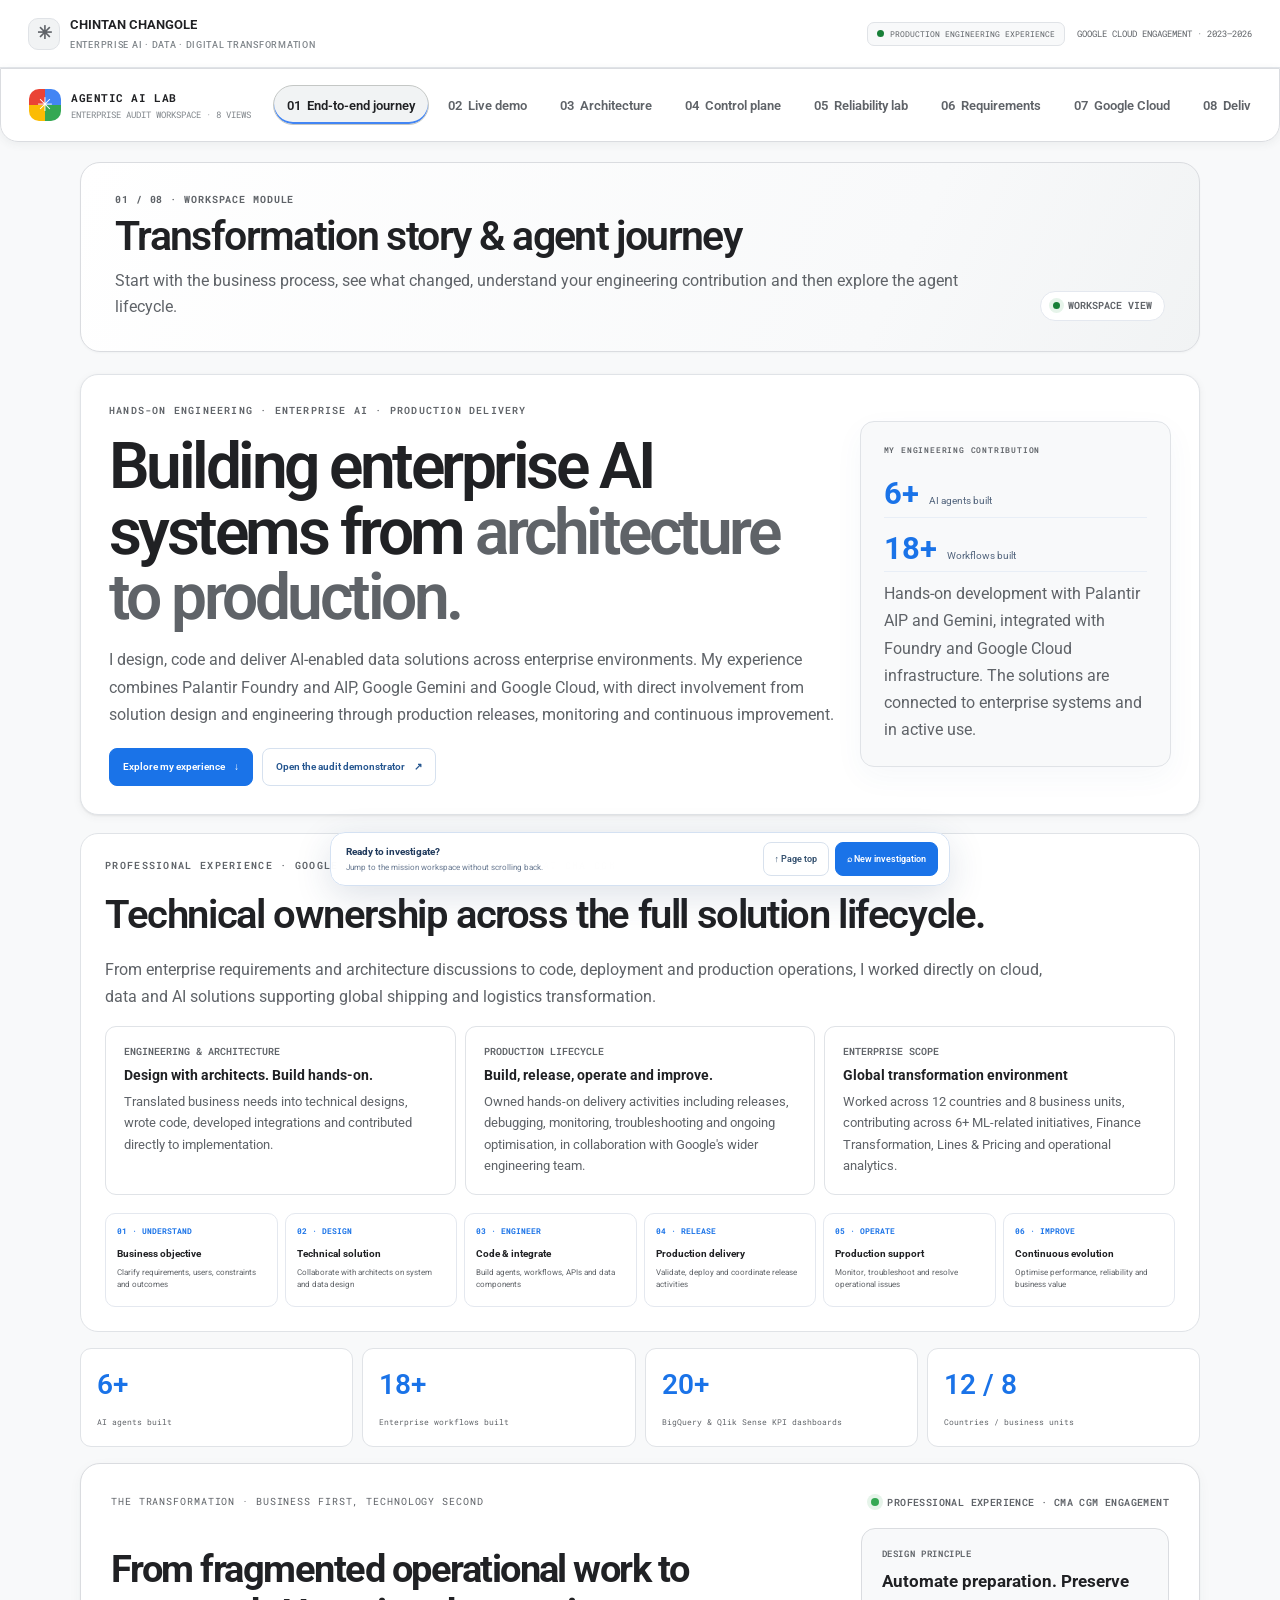
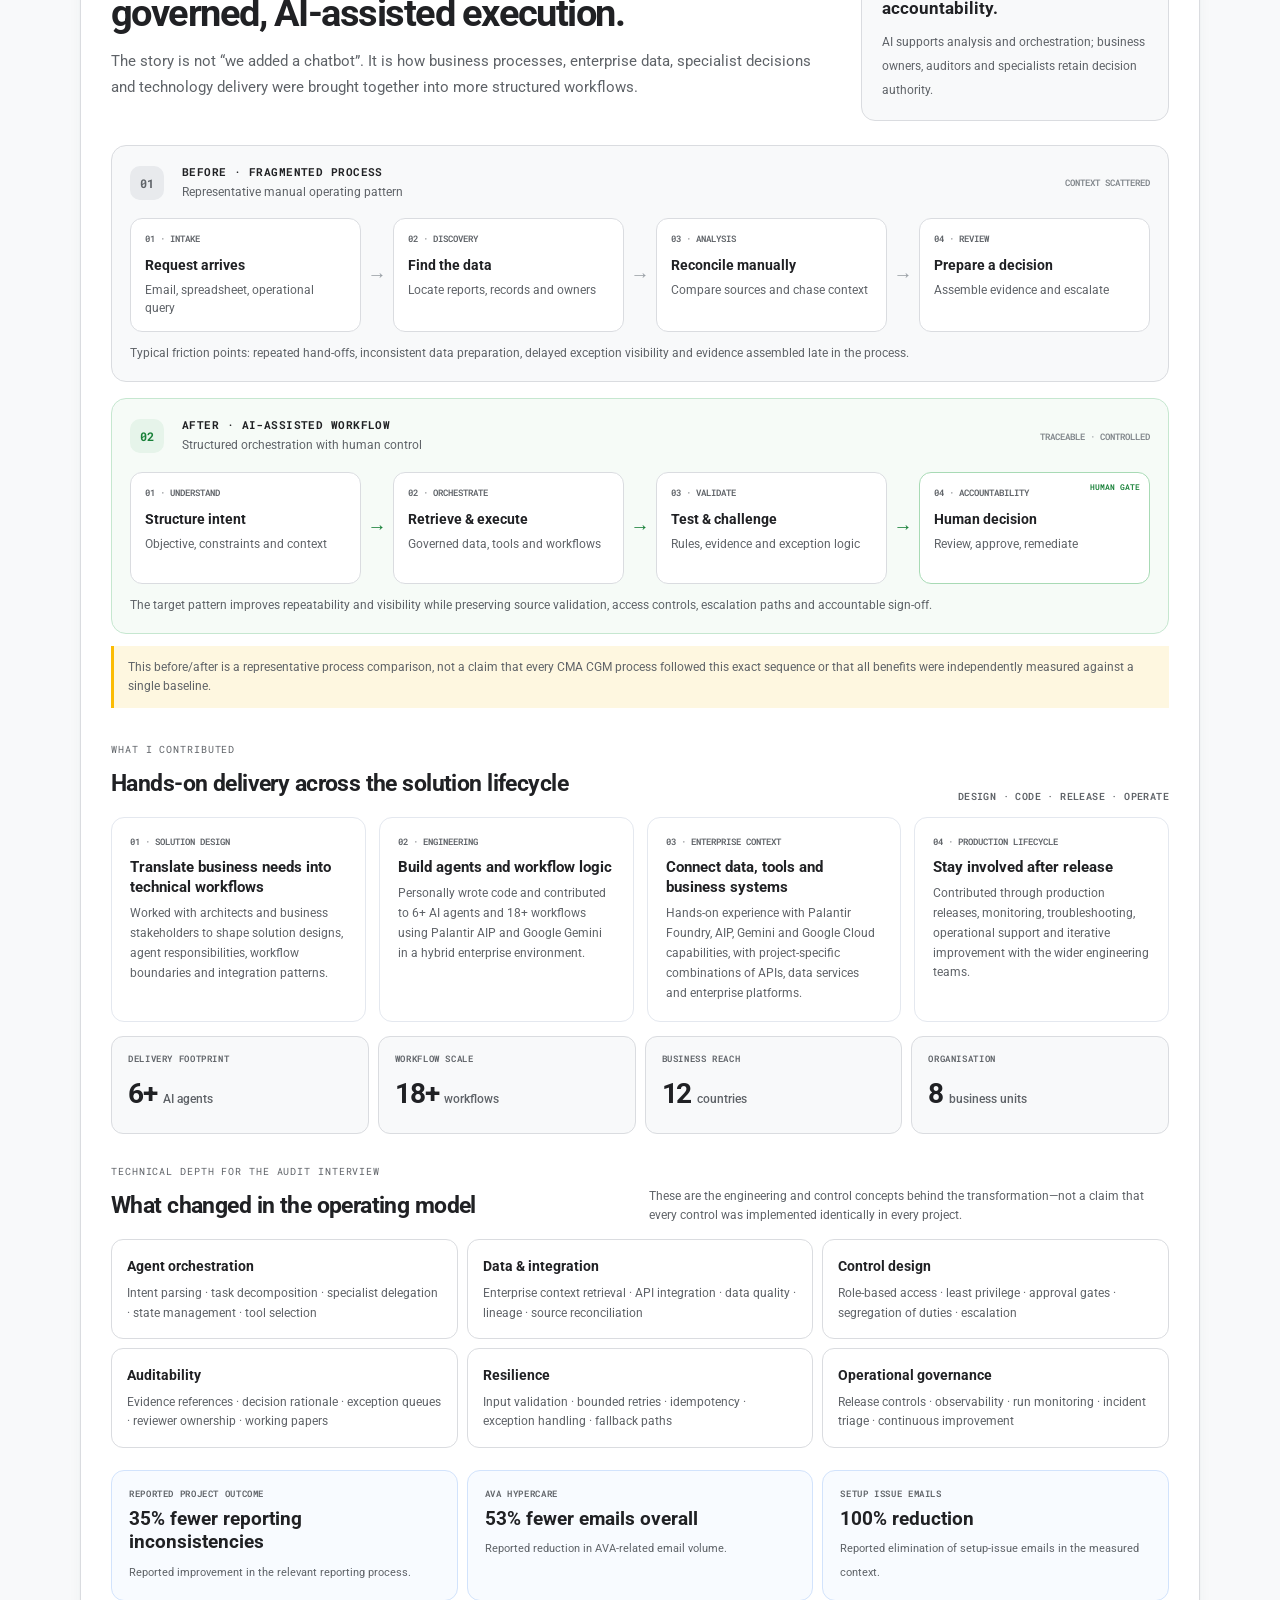
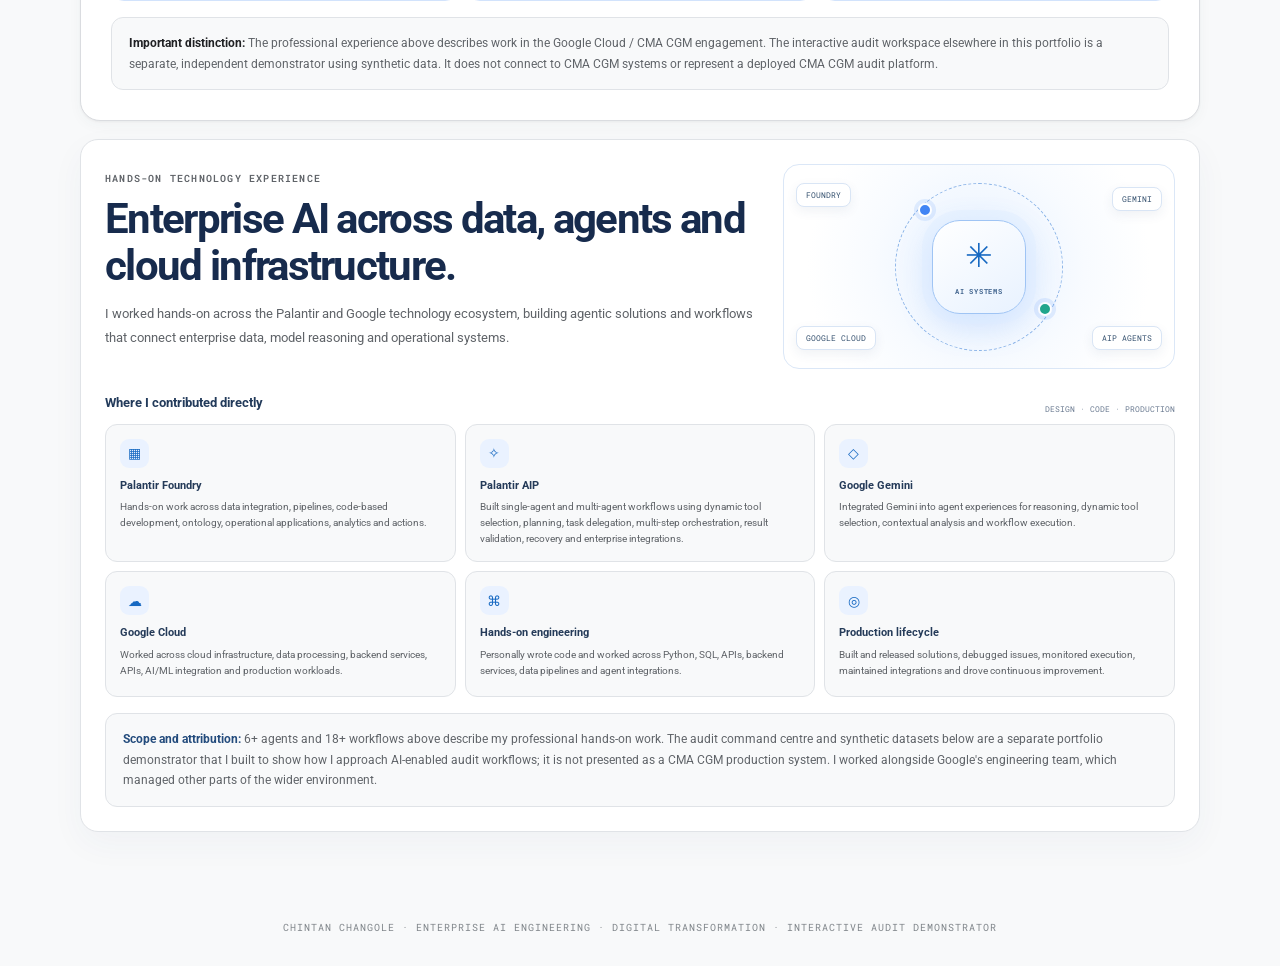
==== commit 0cef45d0: "Redesign Agentic AI Lab workspace and fix evidence challenge action" ====
--- a/agentic-ai-lab/index.html
+++ b/agentic-ai-lab/index.html
@@ -648,7 +648,7 @@
 let lastReport="",lastFindings=[],busy=false;
 function setStatus(label,state){$("statusText").textContent=label;$("statusDot").className="status-dot "+(state||"");}
 function resetWorkspace(){
- busy=false;lastReport="";lastFindings=[];lastLiveFindings=[];lastLiveMission="";reviewDecisions=[];window.lastAuditTrace=[];$("runBtn").disabled=false;$("runBtn").textContent="▶  Run audit mission";setStatus("READY · NO MISSION RUN","");
+ busy=false;lastReport="";lastFindings=[];lastLiveFindings=[];lastLiveMission="";reviewDecisions=[];window.lastAuditTrace=[];notificationEvents=[];notifyRender();$("runBtn").disabled=false;$("runBtn").textContent="▶  Run audit mission";setStatus("READY · NO MISSION RUN","");
  document.querySelectorAll(".agent").forEach(a=>{a.className="agent";a.querySelector(".agent-state").textContent="STANDBY"});
  $("agentProgress").textContent="0 / 8 WORKFLOW STAGES TOUCHED";$("emptyFindings").classList.remove("hidden");$("findingsResults").classList.remove("visible");$("emptyReport").classList.remove("hidden");$("reportResults").classList.remove("visible");
  if($("reviewQueue"))$("reviewQueue").innerHTML='<div class="empty-state"><strong>No review items yet</strong><p>Run the agent to create findings for domain-specialist review.</p></div>';
@@ -756,7 +756,7 @@
  const workpaperCreated=Boolean(workpaperEvent?.result?.workpaperId);
  renderAnalytics(lastLiveFindings,trace,mission);
  $("resultKpis").innerHTML='<div class="kpi"><b>'+count+'</b><span>Exceptions flagged</span></div><div class="kpi"><b>'+high+'</b><span>High priority</span></div><div class="kpi"><b>'+(exposure?money(exposure):"—")+'</b><span>Indicative amount in EUR</span></div>';
- $("findingCards").innerHTML=count?lastLiveFindings.map((f,i)=>{const refs=f.evidenceIds||f.records||[];const details=Object.entries(f).filter(([k,v])=>!["id","severity","classification","evidenceIds","records","paymentEvidence","flags","reviewOwner","decision"].includes(k)&&typeof v!=="object").map(([k,v])=>k.replace(/([A-Z])/g," $1")+": "+v).slice(0,7).join(" · ");const desc=[...(Array.isArray(f.flags)?f.flags:[]),details].filter(Boolean).join(" · ");return '<article class="finding"><div class="finding-head"><h3>'+String(i+1).padStart(2,"0")+' · '+safeText(f.classification||f.id||"Audit observation")+'</h3><span class="tag '+safeText((f.severity||"medium").toLowerCase())+'">'+safeText((f.severity||"medium").toUpperCase())+' PRIORITY</span></div><p>'+safeText(desc||"Deterministic audit tool returned an observation.")+'</p><small>FINDING · '+safeText(f.id||"N/A")+' · EVIDENCE · '+safeText(refs.join(" / ")||"No evidence IDs supplied")+'</small><p><strong>Review owner:</strong> '+safeText(f.reviewOwner||reviewOwnerForFinding(f))+'</p><p><strong>Human validation:</strong> verify source documents, control criteria and business context before concluding.</p></article>';}).join(""):'<div class="empty-state"><strong>No exceptions returned by the selected tests</strong><p>This does not establish that the underlying process is free of risk.</p></div>';
+ $("findingCards").innerHTML=count?lastLiveFindings.map((f,i)=>{const refs=f.evidenceIds||f.records||[];const details=Object.entries(f).filter(([k,v])=>!["id","severity","classification","evidenceIds","records","paymentEvidence","flags","reviewOwner","decision"].includes(k)&&typeof v!=="object").map(([k,v])=>k.replace(/([A-Z])/g," $1")+": "+v).slice(0,7).join(" · ");const desc=[...(Array.isArray(f.flags)?f.flags:[]),details].filter(Boolean).join(" · ");return '<article class="finding"><div class="finding-head"><h3>'+String(i+1).padStart(2,"0")+' · '+safeText(f.classification||f.id||"Audit observation")+'</h3><span class="tag '+safeText((f.severity||"medium").toLowerCase())+'">'+safeText((f.severity||"medium").toUpperCase())+' PRIORITY</span></div><p>'+safeText(desc||"Deterministic audit tool returned an observation.")+'</p><small>FINDING · '+safeText(f.id||"N/A")+' · EVIDENCE · '+safeText(refs.join(" / ")||"No evidence IDs supplied")+'</small><p><strong>Review owner:</strong> '+safeText(f.reviewOwner||reviewOwnerForFinding(f))+'</p><p><strong>Human validation:</strong> verify source documents, control criteria and business context before concluding.</p><div class="finding-actions"><button type="button" data-evidence-action="challenge" data-finding-index="'+i+'">Challenge evidence</button><button type="button" data-review-action="requested" data-finding-index="'+i+'">Request evidence</button><button type="button" data-review-action="escalated" data-finding-index="'+i+'">Escalate</button></div></article>';}).join(""):'<div class="empty-state"><strong>No exceptions returned by the selected tests</strong><p>This does not establish that the underlying process is free of risk.</p></div>';
  const evidence=[];lastLiveFindings.forEach(f=>(f.evidenceIds||f.records||[]).forEach(ref=>evidence.push({ref,title:f.classification||f.id,obs:(f.severity||"review")+" · "+(f.id||"candidate")})));
  $("evidenceRows").innerHTML=evidence.map(e=>'<tr><td>'+safeText(e.ref)+'</td><td>'+safeText(e.title)+'</td><td>'+safeText(e.obs)+'</td><td><span class="tag">REVIEW REQUIRED</span></td></tr>').join("");
  document.querySelectorAll("#findingCards .finding").forEach(card=>{const status=document.createElement("p");status.className="review-sync-status";status.textContent="REVIEW STATUS · PENDING HUMAN REVIEW";card.appendChild(status);});
@@ -926,6 +926,34 @@
 startSyntheticTelemetry();
 
 renderAnalytics([],[],"");
+
+// Shared review workflow: every reviewer action updates findings, evidence, analytics,
+// executive reporting and the notification activity stream from the same session state.
+document.addEventListener("click",event=>{
+ const action=event.target.closest("[data-review-action]");
+ if(action){
+  const index=Number(action.dataset.findingIndex),state=action.dataset.reviewAction;
+  if(!Number.isInteger(index)||!lastLiveFindings[index]||!["verified","requested","escalated"].includes(state))return;
+  reviewDecisions[index]=state;
+  const finding=lastLiveFindings[index],owner=finding.reviewOwner||reviewOwnerForFinding(finding);
+  const title=state==="verified"?"Reviewer update · marked verified":state==="requested"?"Evidence request raised":"Specialist escalation";
+  const detail=(finding.id||"Finding "+(index+1))+" · "+(finding.classification||"Audit observation")+" · Owner: "+owner+". "+(state==="verified"?"Reviewer marked the item verified; this is not audit clearance.":state==="requested"?"Additional source documentation is required before conclusion.":"Specialist review requested; the issue remains open pending authorised assessment.");
+  notifyAdd(title,detail,state==="escalated"?"high":"medium",[owner],state==="escalated");
+  refreshReviewDependentViews();
+  toast(state==="verified"?"Reviewer status updated.":state==="requested"?"Evidence request recorded.":"Escalation recorded.");
+  return;
+ }
+ const evidenceAction=event.target.closest("[data-evidence-action]");
+ if(evidenceAction){
+  const index=Number(evidenceAction.dataset.findingIndex),finding=lastLiveFindings[index];
+  if(!finding)return;
+  if(evidenceAction.dataset.evidenceAction==="challenge"){
+   const refs=finding.evidenceIds||finding.records||[];
+   notifyAdd("Evidence challenge · "+(finding.id||"Finding"),refs.length?"Reviewer challenge opened for "+refs.join(", ")+". Confirm source authenticity, completeness, period and control relevance.":"No evidence reference was returned. Request source records before drawing a conclusion.","medium",[finding.reviewOwner||reviewOwnerForFinding(finding)]);
+   toast("Evidence challenge added to the review activity.");
+  }
+ }
+});
 
 // ===== Enterprise AI workflow guided animation (illustrative, not connected) =====
 (()=>{
@@ -1318,4 +1346,59 @@
 <style id="audit-executive-report-visuals">
 .executive-report-dashboard{margin:0 0 18px;padding:20px;border:1px solid #dadce0;border-radius:15px;background:linear-gradient(145deg,#fff,#f8fafd)}.executive-report-head{display:flex;justify-content:space-between;align-items:flex-start;gap:16px}.executive-report-head h3{margin:6px 0;color:#202124;font-size:22px;letter-spacing:-.03em}.executive-report-head p{margin:0;color:#5f6368;font-size:11px}.report-draft-label{padding:7px 10px;border:1px solid #fbbc04;border-radius:20px;background:#fef7e0;color:#8a4b00;font:600 9px "Roboto Mono",monospace}.executive-report-kpis{display:grid;grid-template-columns:repeat(5,minmax(0,1fr));gap:8px;margin:16px 0}.executive-report-kpis>div{padding:12px;border:1px solid #e8eaed;border-radius:10px;background:#fff}.executive-report-kpis span{display:block;color:#5f6368;font-size:10px}.executive-report-kpis b{display:block;margin-top:5px;color:#202124;font-size:23px;letter-spacing:-.03em}.executive-report-grid{display:grid;grid-template-columns:repeat(2,minmax(0,1fr));gap:10px}.executive-report-grid section{padding:14px;border:1px solid #e8eaed;border-radius:11px;background:#fff;min-width:0}.report-card-title{display:flex;justify-content:space-between;gap:8px;color:#202124;font-size:12px;font-weight:700}.report-card-title small{color:#80868b;font-size:9px;font-weight:400}.report-severity-layout{display:flex;align-items:center;gap:20px;padding:12px 4px}.report-donut{width:112px;height:112px;flex:0 0 112px;display:grid;place-items:center;border-radius:50%;background:conic-gradient(#d93025 0 var(--high),#fbbc04 var(--high) var(--medium),#34a853 var(--medium) 100%);position:relative}.report-donut:before{content:"";position:absolute;inset:13px;border-radius:50%;background:#fff}.report-donut>div{position:relative;text-align:center}.report-donut b{display:block;color:#202124;font-size:24px}.report-donut small{color:#80868b;font:600 8px "Roboto Mono",monospace}.report-legend{display:grid;gap:9px;flex:1}.report-legend span{display:flex;align-items:center;gap:7px;color:#5f6368;font-size:11px}.report-legend b{margin-left:auto;color:#202124}.report-legend i{width:8px;height:8px;border-radius:50%}.high-dot{background:#d93025}.medium-dot{background:#fbbc04}.low-dot{background:#34a853}.report-domain-bars{display:grid;gap:12px;margin-top:17px}.report-domain-bars>div{display:grid;grid-template-columns:85px 1fr 20px;gap:8px;align-items:center}.report-domain-bars span{color:#5f6368;font-size:10px}.report-domain-bars i{height:7px;border-radius:10px;background:#f1f3f4;overflow:hidden}.report-domain-bars em{display:block;height:100%;border-radius:10px;background:#4285f4}.report-domain-bars b{color:#202124;font:600 10px "Roboto Mono",monospace}.report-integrity{display:grid;grid-template-columns:auto 1fr;align-items:center;gap:8px 12px;margin-top:17px}.report-integrity b{color:#202124;font-size:18px}.report-integrity span{color:#5f6368;font-size:10px}.report-executive-note{margin-top:12px;padding:14px;border-left:3px solid #4285f4;border-radius:0 10px 10px 0;background:#f8fbff}.report-executive-note b{color:#174ea6;font-size:11px}.report-executive-note p{margin:5px 0 0;color:#5f6368;font-size:11px;line-height:1.6}.report-synthetic-note{margin:10px 0 0;color:#80868b;font-size:9px;line-height:1.5}@media(max-width:780px){.executive-report-kpis{grid-template-columns:repeat(2,minmax(0,1fr))}.executive-report-grid{grid-template-columns:1fr}.executive-report-head{display:block}.report-draft-label{display:inline-block;margin-top:10px}}
 </style>
+
+<style id="audit-connected-workflow-fixes">
+.finding-actions{display:flex;flex-wrap:wrap;gap:7px;margin-top:12px}.finding-actions button{border:1px solid #dadce0;border-radius:8px;padding:7px 10px;background:#fff;color:#3c4043;font-size:11px;cursor:pointer}.finding-actions button:hover{border-color:#8ab4f8;background:#f8fbff}.review-actions button{cursor:pointer}.review-actions button:focus-visible,.finding-actions button:focus-visible,.demo-module-grid button:focus-visible{outline:2px solid #1a73e8;outline-offset:2px}
+</style>
+<style id="audit-full-page-redesign-2026">
+:root{--page:#f6f8fc;--surface:#fff;--ink:#202124;--muted:#5f6368;--line:#e4e8ef;--brand:#1a73e8;--brand-soft:#e8f0fe;--green:#188038;--radius:18px}
+html{scroll-behavior:smooth;background:var(--page)}
+body{background:radial-gradient(ellipse at 12% 0%,#edf4ff 0,transparent 34%),var(--page);color:var(--ink);font-size:16px;line-height:1.58;-webkit-font-smoothing:antialiased}
+main.shell{width:min(1440px,calc(100% - 48px));margin:0 auto}
+.audit-experience-nav{position:sticky;top:0;z-index:50;background:rgba(255,255,255,.92);backdrop-filter:blur(16px);border:1px solid rgba(218,220,224,.85);border-radius:0 0 18px 18px;box-shadow:0 5px 24px rgba(60,64,67,.07)}
+.audit-experience-nav .audit-nav-links{display:flex;gap:7px;overflow-x:auto;scrollbar-width:thin;padding:10px 14px}
+.audit-experience-nav [data-audit-view]{flex:0 0 auto;border:1px solid transparent;border-radius:999px;padding:10px 15px;background:transparent;color:#5f6368;font-size:13px;font-weight:650;white-space:nowrap;transition:.2s}
+.audit-experience-nav [data-audit-view]:hover{background:#f1f3f4;color:#202124}
+.audit-experience-nav [data-audit-view].active{background:#e8f0fe;color:#174ea6;border-color:#d2e3fc}
+.audit-view-stage{padding:28px 0 80px}
+.audit-view-panel{animation:auditPageIn .35s ease both;min-width:0}
+@keyframes auditPageIn{from{opacity:0;transform:translateY(9px)}to{opacity:1;transform:translateY(0)}}
+.audit-view-heading{display:flex;align-items:end;justify-content:space-between;gap:24px;margin:8px 0 22px;padding:0 2px}
+.audit-view-heading h1{font-size:clamp(28px,4vw,42px);line-height:1.12;letter-spacing:-1.2px;margin:5px 0 8px;color:#202124}
+.audit-view-heading p{max-width:760px;margin:0;color:var(--muted);font-size:15px}
+.audit-view-heading .micro{color:#1a73e8;font-size:11px;font-weight:750;letter-spacing:1.25px}
+.audit-view-status{display:inline-flex;align-items:center;gap:8px;border:1px solid var(--line);border-radius:999px;padding:8px 12px;background:#fff;color:#5f6368;font:650 10px/1.2 "Roboto Mono",monospace;white-space:nowrap}
+.audit-view-status i{width:7px;height:7px;border-radius:50%;background:#188038;box-shadow:0 0 0 4px #e6f4ea}
+.audit-view-panel>.panel,.audit-view-panel .panel{border:1px solid var(--line);border-radius:var(--radius);background:rgba(255,255,255,.96);box-shadow:0 8px 30px rgba(60,64,67,.055);padding:clamp(18px,2.4vw,30px);margin:0 0 18px}
+.audit-view-panel h2{font-size:clamp(21px,2.5vw,29px);letter-spacing:-.55px;line-height:1.2}
+.audit-view-panel h3{font-size:19px;letter-spacing:-.25px}
+.audit-view-panel p{line-height:1.65}
+.audit-view-panel button,.audit-view-panel input,.audit-view-panel select,.audit-view-panel textarea{font:inherit}
+.audit-view-panel button{transition:transform .16s ease,box-shadow .16s ease,border-color .16s ease}
+.audit-view-panel button:hover{transform:translateY(-1px)}
+.audit-view-panel button:focus-visible,.audit-experience-nav button:focus-visible{outline:3px solid #8ab4f8;outline-offset:3px}
+.audit-view-panel .primary,.audit-view-panel button.primary{border-radius:10px;box-shadow:0 2px 5px rgba(26,115,232,.16)}
+.audit-view-panel .grid,.audit-view-panel .card-grid{gap:14px}
+.transformation-story{overflow:hidden}
+.transformation-intro{gap:30px}
+.transformation-compare{gap:16px}
+.transformation-lane{border-radius:15px}
+.transformation-node{min-height:112px}
+.contribution-grid{gap:13px}
+.contribution-grid article{border:1px solid var(--line);border-radius:13px;background:#fff;padding:18px}
+.demo-module-grid{gap:12px}
+.demo-module-grid button{min-height:145px;border:1px solid var(--line);border-radius:15px;background:#fff;padding:18px;text-align:left;box-shadow:0 3px 12px rgba(60,64,67,.04)}
+.demo-module-grid button:hover{border-color:#a8c7fa;box-shadow:0 8px 22px rgba(60,64,67,.09)}
+#overview,#execution,#findings,#notifications,#report,#regulatory,#telemetry{scroll-margin-top:90px}
+#findingCards{gap:13px}
+#findingCards .finding,.review-item,.notify-row{border:1px solid var(--line);border-radius:13px;background:#fff;padding:16px}
+#analyticsPanel,.executive-report-dashboard{border-radius:16px}
+#notifyFeed{display:grid;gap:9px}
+#reportText{font-size:13px;line-height:1.75;white-space:pre-wrap}
+.review-sync-status{display:inline-flex;align-items:center;border-radius:999px;background:#f1f3f4;padding:5px 9px;color:#5f6368;font-size:11px;font-weight:700}
+.demo-target-pulse{animation:demoPulse 1.2s ease}
+@keyframes demoPulse{0%,100%{box-shadow:0 0 0 0 rgba(26,115,232,0)}35%{box-shadow:0 0 0 5px rgba(26,115,232,.18)}}
+@media(max-width:760px){main.shell{width:min(100% - 24px,1440px)}.audit-view-stage{padding-top:18px}.audit-view-heading{display:block}.audit-view-status{margin-top:12px}.audit-experience-nav{border-radius:0 0 13px 13px}.audit-experience-nav .audit-nav-links{padding:8px}.audit-experience-nav [data-audit-view]{padding:9px 12px;font-size:12px}.transformation-flow{overflow-x:auto}.transformation-node{min-width:145px}.audit-view-panel>.panel,.audit-view-panel .panel{padding:17px}}
+@media(prefers-reduced-motion:reduce){html{scroll-behavior:auto}.audit-view-panel,.demo-target-pulse{animation:none!important}.audit-view-panel button{transition:none}}
+</style>
 </body></html>
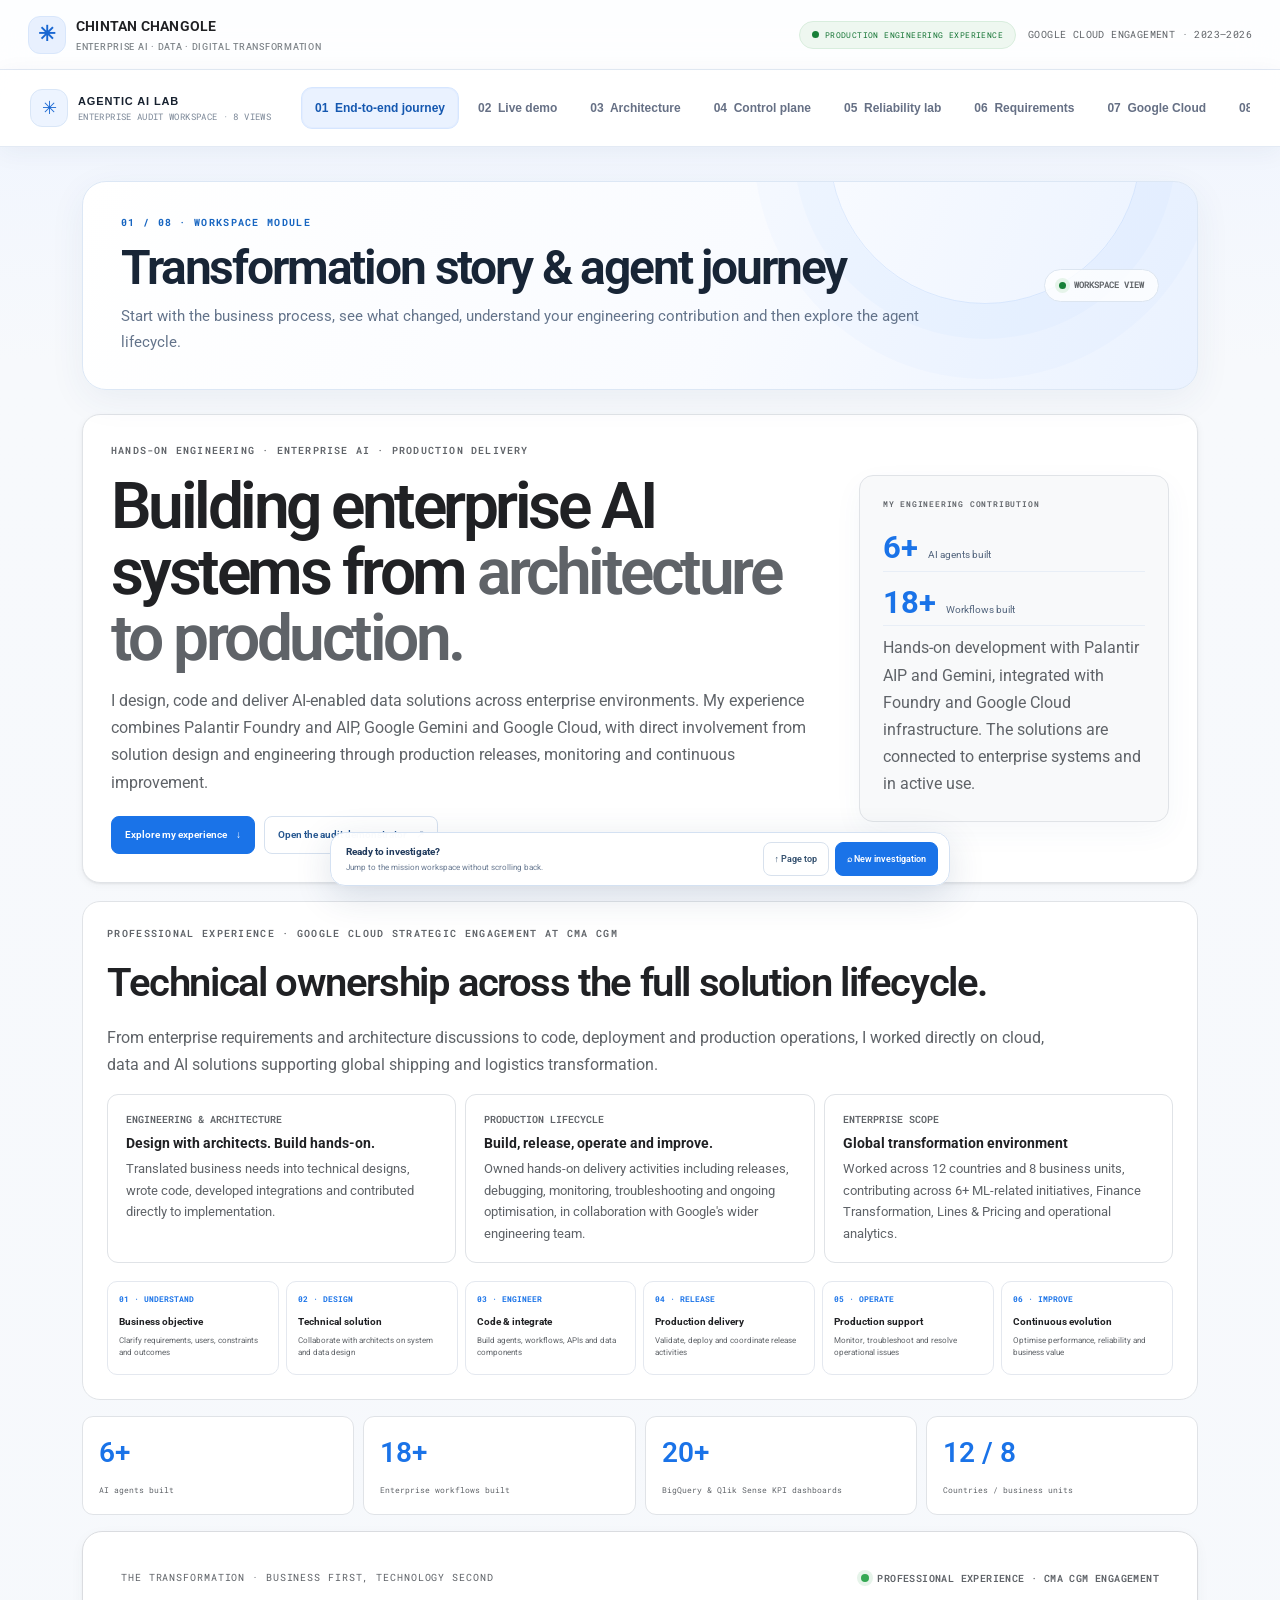
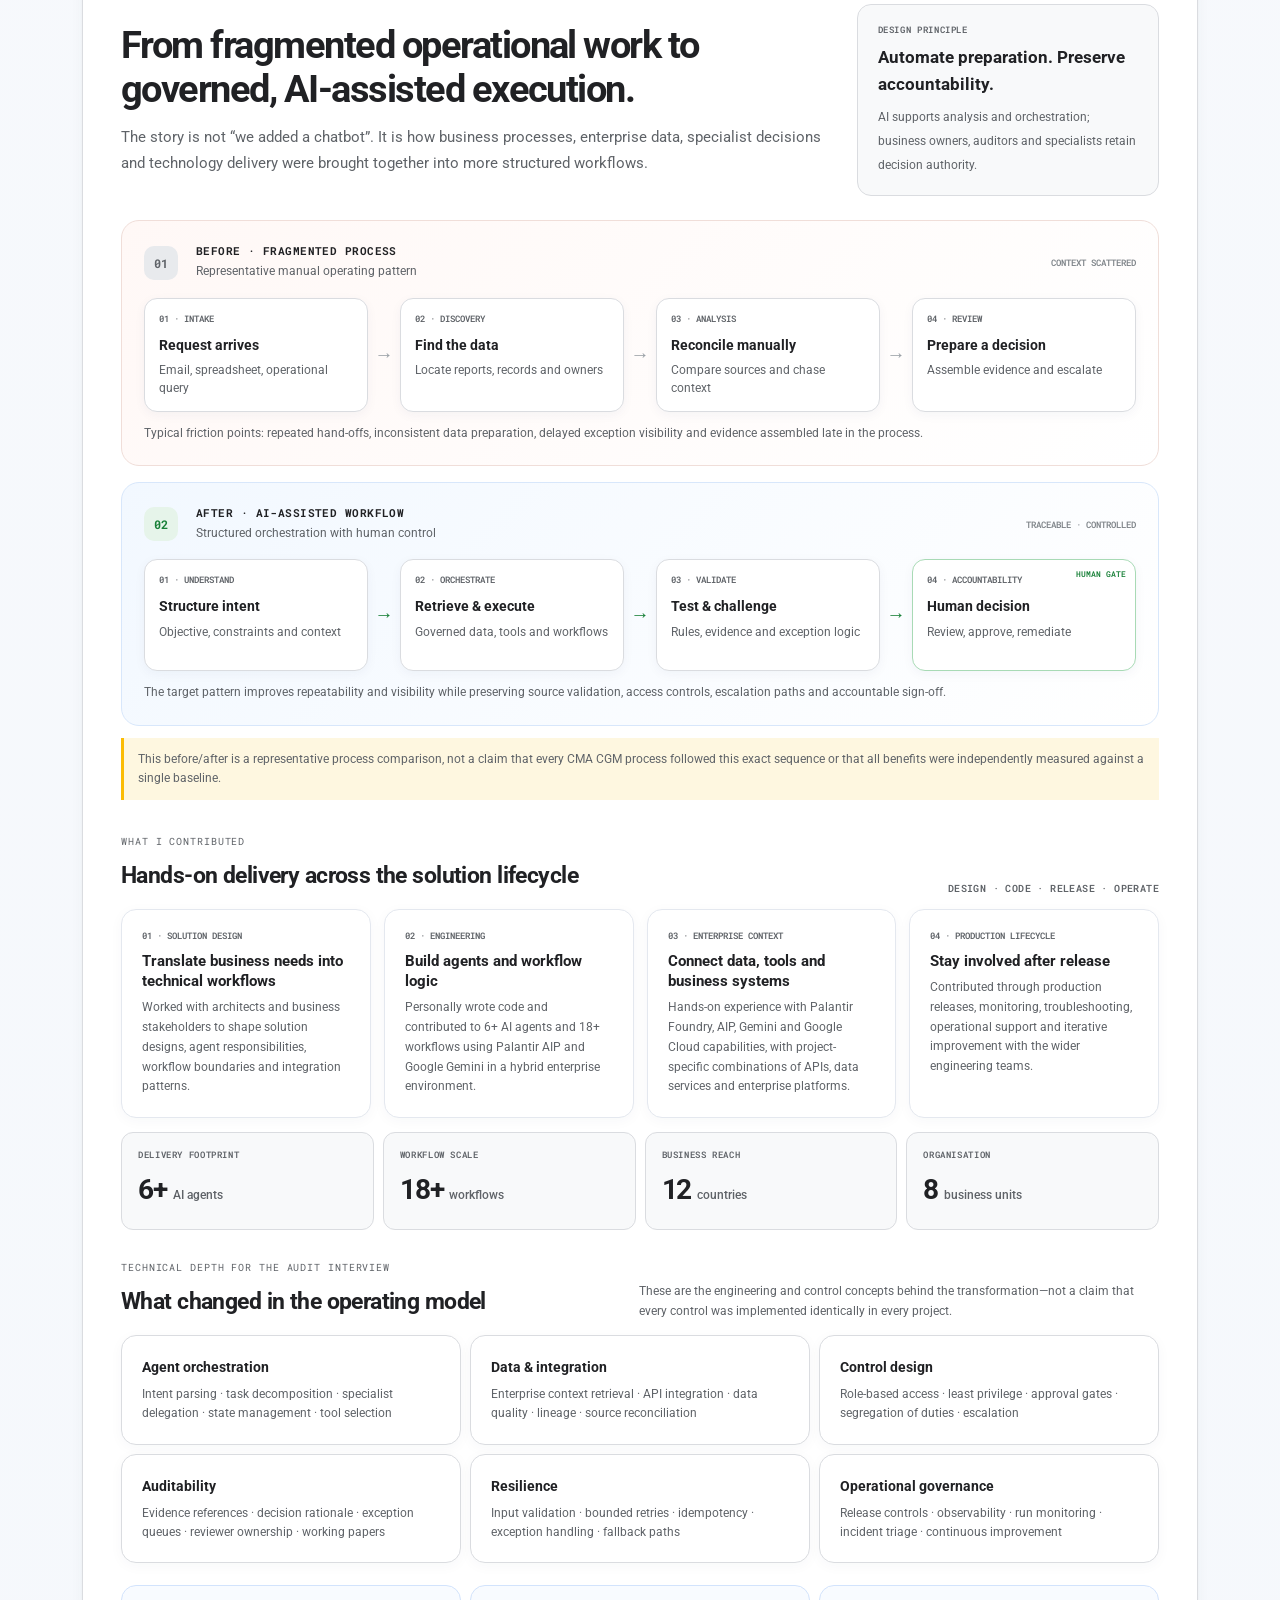
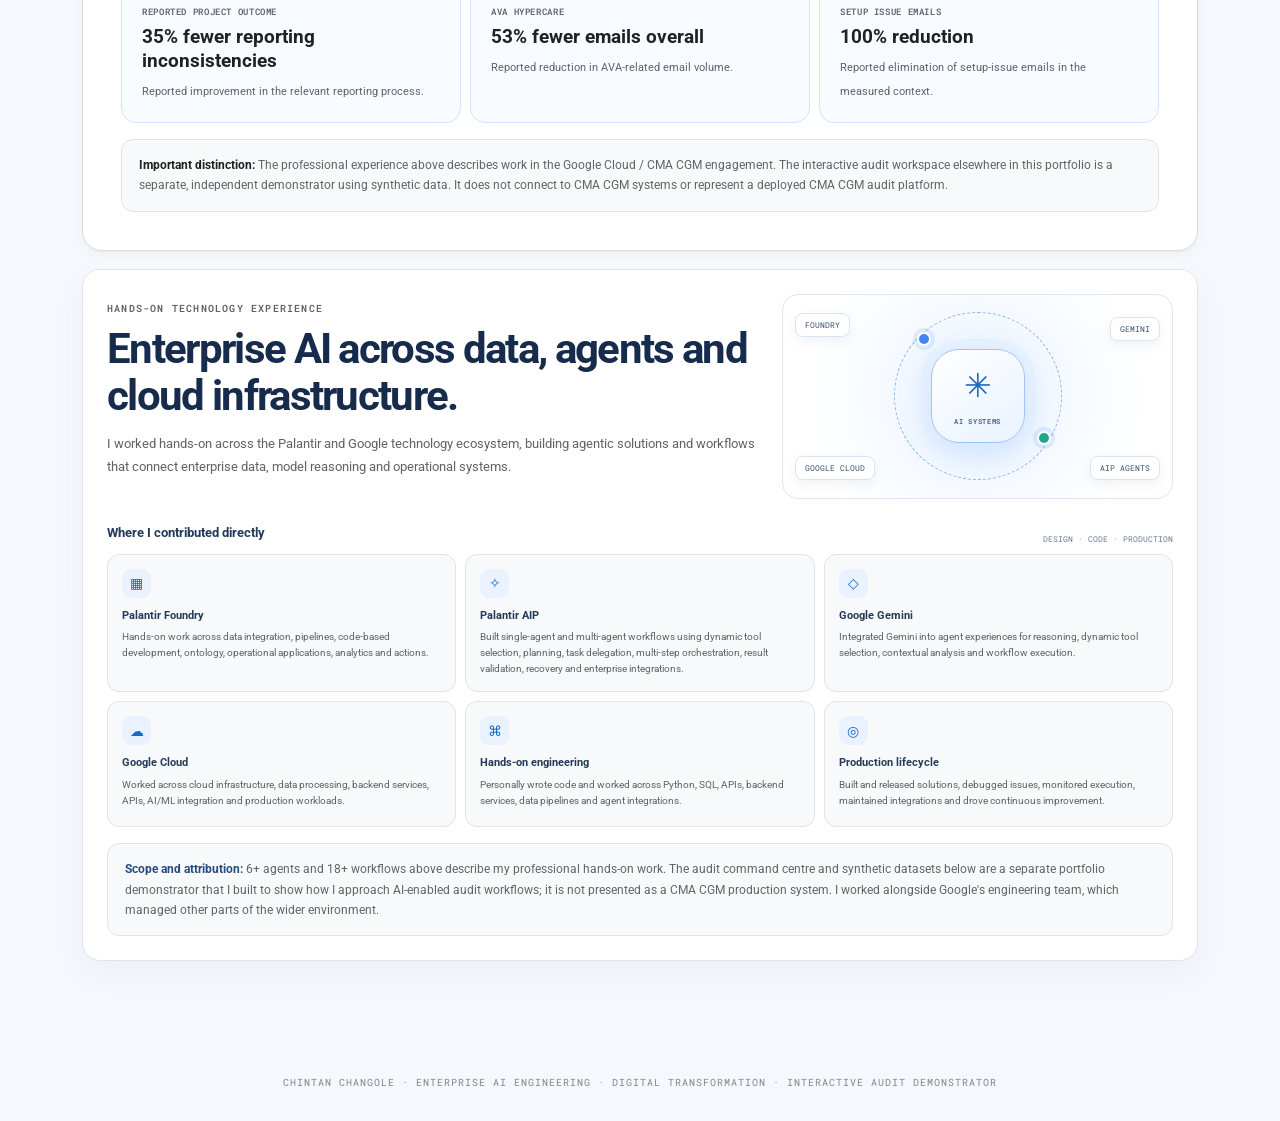
==== commit 06ce5f40: "Redesign Agentic AI Lab workspace and harden view navigation" ====
--- a/agentic-ai-lab/index.html
+++ b/agentic-ai-lab/index.html
@@ -1401,4 +1401,100 @@
 @media(max-width:760px){main.shell{width:min(100% - 24px,1440px)}.audit-view-stage{padding-top:18px}.audit-view-heading{display:block}.audit-view-status{margin-top:12px}.audit-experience-nav{border-radius:0 0 13px 13px}.audit-experience-nav .audit-nav-links{padding:8px}.audit-experience-nav [data-audit-view]{padding:9px 12px;font-size:12px}.transformation-flow{overflow-x:auto}.transformation-node{min-width:145px}.audit-view-panel>.panel,.audit-view-panel .panel{padding:17px}}
 @media(prefers-reduced-motion:reduce){html{scroll-behavior:auto}.audit-view-panel,.demo-target-pulse{animation:none!important}.audit-view-panel button{transition:none}}
 </style>
+
+<style id="agentic-lab-visual-redesign-v2">
+/* Agentic AI Lab — cohesive product workspace redesign */
+:root{--lab-blue:#1a73e8;--lab-ink:#17212f;--lab-muted:#667085;--lab-line:#e5eaf1;--lab-bg:#f5f8fc;--lab-card:#fff;--lab-radius:20px}
+html{background:var(--lab-bg)!important;scroll-behavior:smooth}
+body{background:linear-gradient(180deg,#eef4ff 0,#f7f9fc 360px,#f5f8fc 100%)!important;color:var(--lab-ink)!important;font-size:15px!important}
+.topbar{height:70px!important;padding-inline:max(28px,calc((100vw - 1500px)/2))!important;background:rgba(255,255,255,.88)!important;border-bottom:1px solid #e3eaf4!important;backdrop-filter:blur(18px);position:relative!important}
+.brand{font-size:14px!important;letter-spacing:.015em}.mark{width:38px!important;height:38px!important;border-radius:12px!important;background:#e8f0fe!important;border-color:#d8e6fb!important;color:#1967d2!important;font-size:21px!important}
+.topright{font-size:10px!important;letter-spacing:.04em}.topright .pill{border-radius:30px!important;padding:8px 12px!important;background:#eef7f0!important;border-color:#d8eddd!important;color:#137333!important}
+.audit-experience-nav{top:0!important;border:0!important;border-bottom:1px solid #e3eaf4!important;border-radius:0!important;background:rgba(255,255,255,.94)!important;box-shadow:0 5px 24px rgba(31,54,88,.055)!important}
+.audit-experience-nav-inner{max-width:1540px!important;min-height:76px!important;margin:auto!important;padding:10px 30px!important;display:flex!important;align-items:center!important;gap:30px!important}
+.audit-nav-context{display:flex!important;align-items:center!important;gap:10px!important;flex:0 0 auto!important}
+.audit-nav-mark{width:38px!important;height:38px!important;border:1px solid #d9e6f7!important;border-radius:12px!important;background:#edf4ff!important;color:#1967d2!important;font-size:18px!important;display:grid!important;place-items:center!important}
+.audit-nav-context b{font:750 11px "Google Sans",sans-serif!important;letter-spacing:.08em!important;color:#17212f!important}
+.audit-nav-context small{font:9px "Roboto Mono",monospace!important;color:#7b8797!important;letter-spacing:.04em}
+.audit-nav-links{flex:1!important;display:flex!important;gap:5px!important;overflow-x:auto!important;padding:6px 0!important;scrollbar-width:thin}
+.audit-nav-links button{min-height:42px!important;padding:10px 13px!important;border-radius:11px!important;border:1px solid transparent!important;background:transparent!important;color:#667085!important;font:650 12px "Google Sans",sans-serif!important;transition:all .2s ease!important}
+.audit-nav-links button:hover{background:#f3f6fb!important;color:#243247!important}
+.audit-nav-links button.active{background:#eaf2ff!important;border-color:#d6e6ff!important;color:#1558b0!important;box-shadow:inset 0 0 0 1px rgba(26,115,232,.035)!important}
+.audit-tab-stage{max-width:1540px!important;margin:34px auto 90px!important;padding:0 30px!important}
+.audit-tab-view{min-width:0!important}
+.audit-view-heading{position:relative!important;overflow:hidden!important;min-height:190px!important;display:flex!important;align-items:center!important;padding:34px 38px!important;margin:0 0 24px!important;border:1px solid #dce7f5!important;border-radius:24px!important;background:linear-gradient(112deg,#fff 0%,#f9fbff 58%,#eaf2ff 100%)!important;box-shadow:0 10px 36px rgba(48,79,125,.065)!important}
+.audit-view-heading:after{content:"";position:absolute;width:310px;height:310px;right:5%;top:-190px;border:1px solid rgba(26,115,232,.12);border-radius:50%;box-shadow:0 0 0 35px rgba(26,115,232,.025),0 0 0 75px rgba(26,115,232,.02);pointer-events:none}
+.audit-view-heading>div{position:relative;z-index:1;max-width:930px}
+.audit-view-index{color:#1765c1!important;font-size:10px!important;letter-spacing:.13em!important;margin-bottom:12px!important}
+.audit-view-heading h1{font-size:clamp(32px,4vw,48px)!important;letter-spacing:-.045em!important;font-weight:650!important;color:#182536!important}
+.audit-view-heading p{max-width:800px!important;font-size:15px!important;line-height:1.75!important;color:#64748b!important}
+.audit-view-status{position:relative;z-index:1;border-radius:30px!important;padding:10px 14px!important;background:rgba(255,255,255,.8)!important;border-color:#dce5f0!important;font-size:9px!important}
+.audit-view-panel>.panel,.audit-view-panel .panel{border:1px solid var(--lab-line)!important;border-radius:var(--lab-radius)!important;background:rgba(255,255,255,.97)!important;box-shadow:0 8px 30px rgba(31,54,88,.045)!important;padding:clamp(22px,2.7vw,34px)!important;margin:0 0 20px!important}
+.audit-view-panel h2{font-size:clamp(23px,2.5vw,31px)!important;letter-spacing:-.035em!important;color:#1d2939!important}
+.audit-view-panel h3{font-size:20px!important;color:#243247!important}
+.audit-view-panel p{font-size:14px;line-height:1.75!important;color:#667085}
+.audit-view-panel .micro{font-size:10px!important;letter-spacing:.12em!important;color:#1967d2!important}
+.audit-view-panel button{border-radius:10px;transition:transform .18s ease,box-shadow .18s ease,border-color .18s ease!important}
+.audit-view-panel button:hover{transform:translateY(-2px)!important}
+.audit-view-panel button:focus-visible,.audit-experience-nav button:focus-visible{outline:3px solid #8ab4f8!important;outline-offset:3px!important}
+.transformation-story{padding:clamp(24px,3vw,38px)!important}
+.transformation-lane{padding:22px!important;border-radius:18px!important}
+.transformation-lane.before{background:linear-gradient(135deg,#fff8f6,#fff)!important;border-color:#f0ded9!important}
+.transformation-lane.after{background:linear-gradient(135deg,#f2f8ff,#fff)!important;border-color:#d8e7fb!important}
+.transformation-node{border-radius:13px!important;background:#fff!important;box-shadow:0 3px 12px rgba(31,54,88,.045)!important}
+.contribution-grid article,.technical-grid>div{border-radius:15px!important;padding:20px!important;box-shadow:0 3px 14px rgba(31,54,88,.035)}
+.impact-strip>div{border-radius:15px!important;padding:20px!important}
+.demo-command-centre{padding:clamp(22px,3vw,36px)!important;border-radius:22px!important;background:linear-gradient(135deg,#fff,#f8fbff)!important}
+.demo-command-head h2{font-size:clamp(25px,3vw,35px)!important;letter-spacing:-.04em!important}
+.demo-module-grid{grid-template-columns:repeat(3,minmax(0,1fr))!important;gap:14px!important}
+.demo-module-grid button{min-height:132px!important;border-radius:16px!important;padding:19px!important}
+#overview .workspace-grid{gap:18px!important}
+#overview .mission-box,#overview .mission-picker,#overview .mission-launch{border-radius:15px!important}
+#overview .nlp-wrap{border-radius:14px!important;padding:18px!important}
+#overview .nlp-input{min-height:130px!important;border-radius:11px!important;font-size:14px!important}
+#execution .trace-event{border-radius:12px!important}
+#findingCards .finding,.review-item,.notify-row{border:1px solid #e5eaf1!important;border-radius:15px!important;padding:19px!important;box-shadow:0 3px 12px rgba(31,54,88,.035)!important}
+#analyticsPanel,.executive-report-dashboard{border:1px solid #e3eaf3!important;border-radius:20px!important;box-shadow:0 8px 28px rgba(31,54,88,.045)!important}
+#notifyFeed{gap:11px!important}
+#reportText{font-size:14px!important;line-height:1.8!important}
+.audit-tab-view[hidden]{display:none!important}
+.audit-tab-view:not([hidden]){animation:labViewEnter .32s ease both}
+@keyframes labViewEnter{from{opacity:0;transform:translateY(8px)}to{opacity:1;transform:translateY(0)}}
+@media(max-width:1050px){.audit-experience-nav-inner{display:block!important;padding:10px 20px!important}.audit-nav-context{display:none!important}.audit-nav-links{padding:4px 0!important}.demo-module-grid{grid-template-columns:repeat(2,minmax(0,1fr))!important}}
+@media(max-width:680px){.topbar{height:auto!important;min-height:62px!important;padding:10px 16px!important}.topright{display:none!important}.audit-tab-stage{padding:0 14px!important;margin:18px auto 50px!important}.audit-view-heading{display:block!important;min-height:unset!important;padding:25px 22px!important;border-radius:18px!important}.audit-view-heading h1{font-size:31px!important}.audit-view-heading p{font-size:14px!important}.audit-view-status{display:inline-flex!important;margin-top:16px!important}.audit-nav-links button{font-size:11px!important;padding:9px 11px!important}.demo-module-grid{grid-template-columns:1fr!important}.audit-view-panel>.panel,.audit-view-panel .panel{padding:19px!important}.transformation-lane{padding:16px!important}}
+@media(prefers-reduced-motion:reduce){.audit-tab-view:not([hidden]){animation:none!important}.audit-view-panel button{transition:none!important}}
+</style>
+<script id="agentic-lab-navigation-hardening">
+(function(){
+ const nav=document.querySelector('.audit-experience-nav');
+ if(!nav)return;
+ const tabs=[...nav.querySelectorAll('[data-audit-view]')];
+ const views=[...document.querySelectorAll('.audit-tab-view')];
+ if(!tabs.length||!views.length)return;
+ const activate=(key,updateHash=true)=>{
+  const tab=tabs.find(t=>t.dataset.auditView===key);
+  const view=document.getElementById('audit-view-'+key);
+  if(!tab||!view)return;
+  tabs.forEach(t=>{const active=t===tab;t.classList.toggle('active',active);t.setAttribute('aria-selected',String(active));t.tabIndex=active?0:-1;});
+  views.forEach(v=>{v.hidden=v!==view;});
+  if(updateHash){const firstId={journey:'enterprise-agent-journey',demo:'overview',architecture:'architecture',control:'enterprise-operating-model',reliability:'telemetry',requirements:'process',cloud:'google-projects',delivery:'value'}[key];if(firstId)history.replaceState(null,'','#'+firstId);}
+ };
+ tabs.forEach((tab,index)=>{
+  tab.addEventListener('keydown',event=>{
+   let next=index;
+   if(event.key==='ArrowRight')next=(index+1)%tabs.length;
+   else if(event.key==='ArrowLeft')next=(index-1+tabs.length)%tabs.length;
+   else if(event.key==='Home')next=0;
+   else if(event.key==='End')next=tabs.length-1;
+   else return;
+   event.preventDefault();tabs[next].focus();tabs[next].click();
+  });
+ });
+ const hash=location.hash.slice(1);
+ const hashMap={overview:'demo',execution:'demo',findings:'demo',report:'demo',architecture:'architecture',regulatory:'control',notifications:'control',telemetry:'reliability',process:'requirements','google-projects':'cloud',value:'delivery'};
+ const initial=hashMap[hash]||'journey';
+ activate(initial,false);
+})();
+</script>
+
 </body></html>
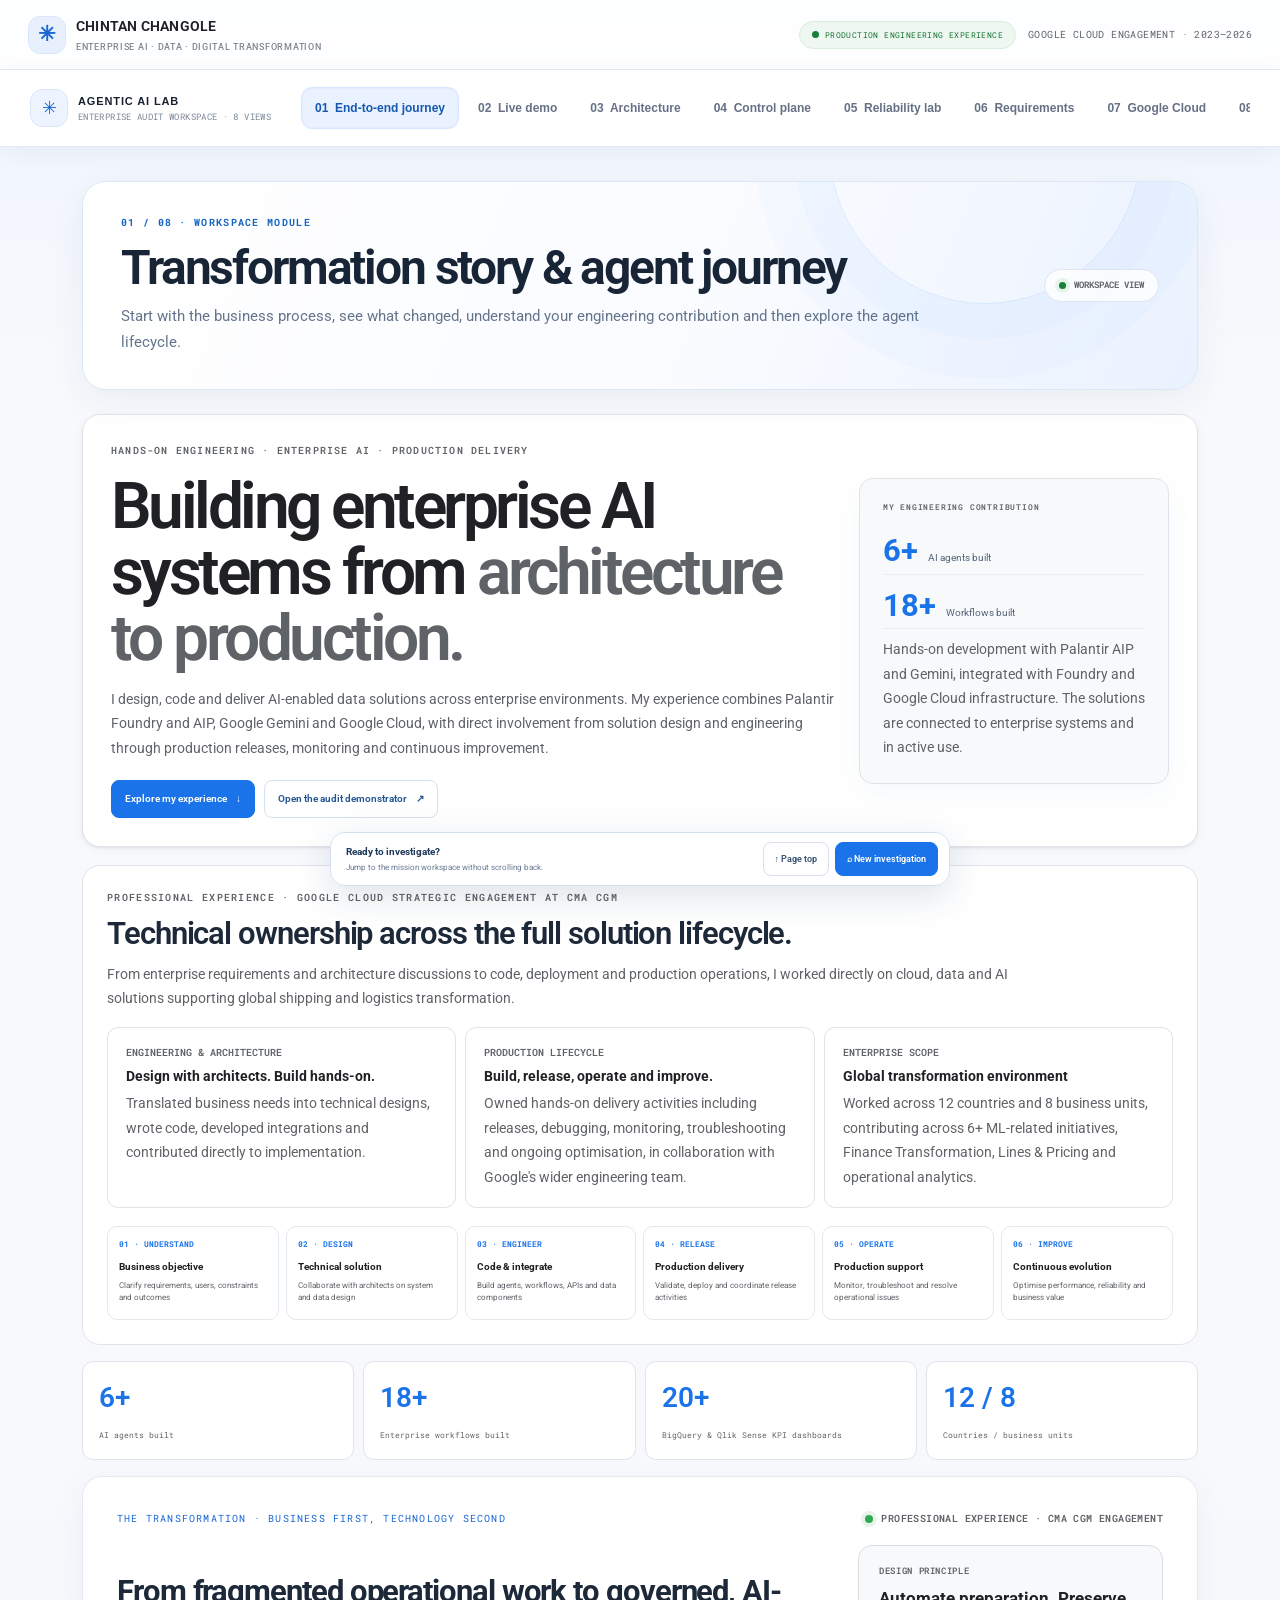
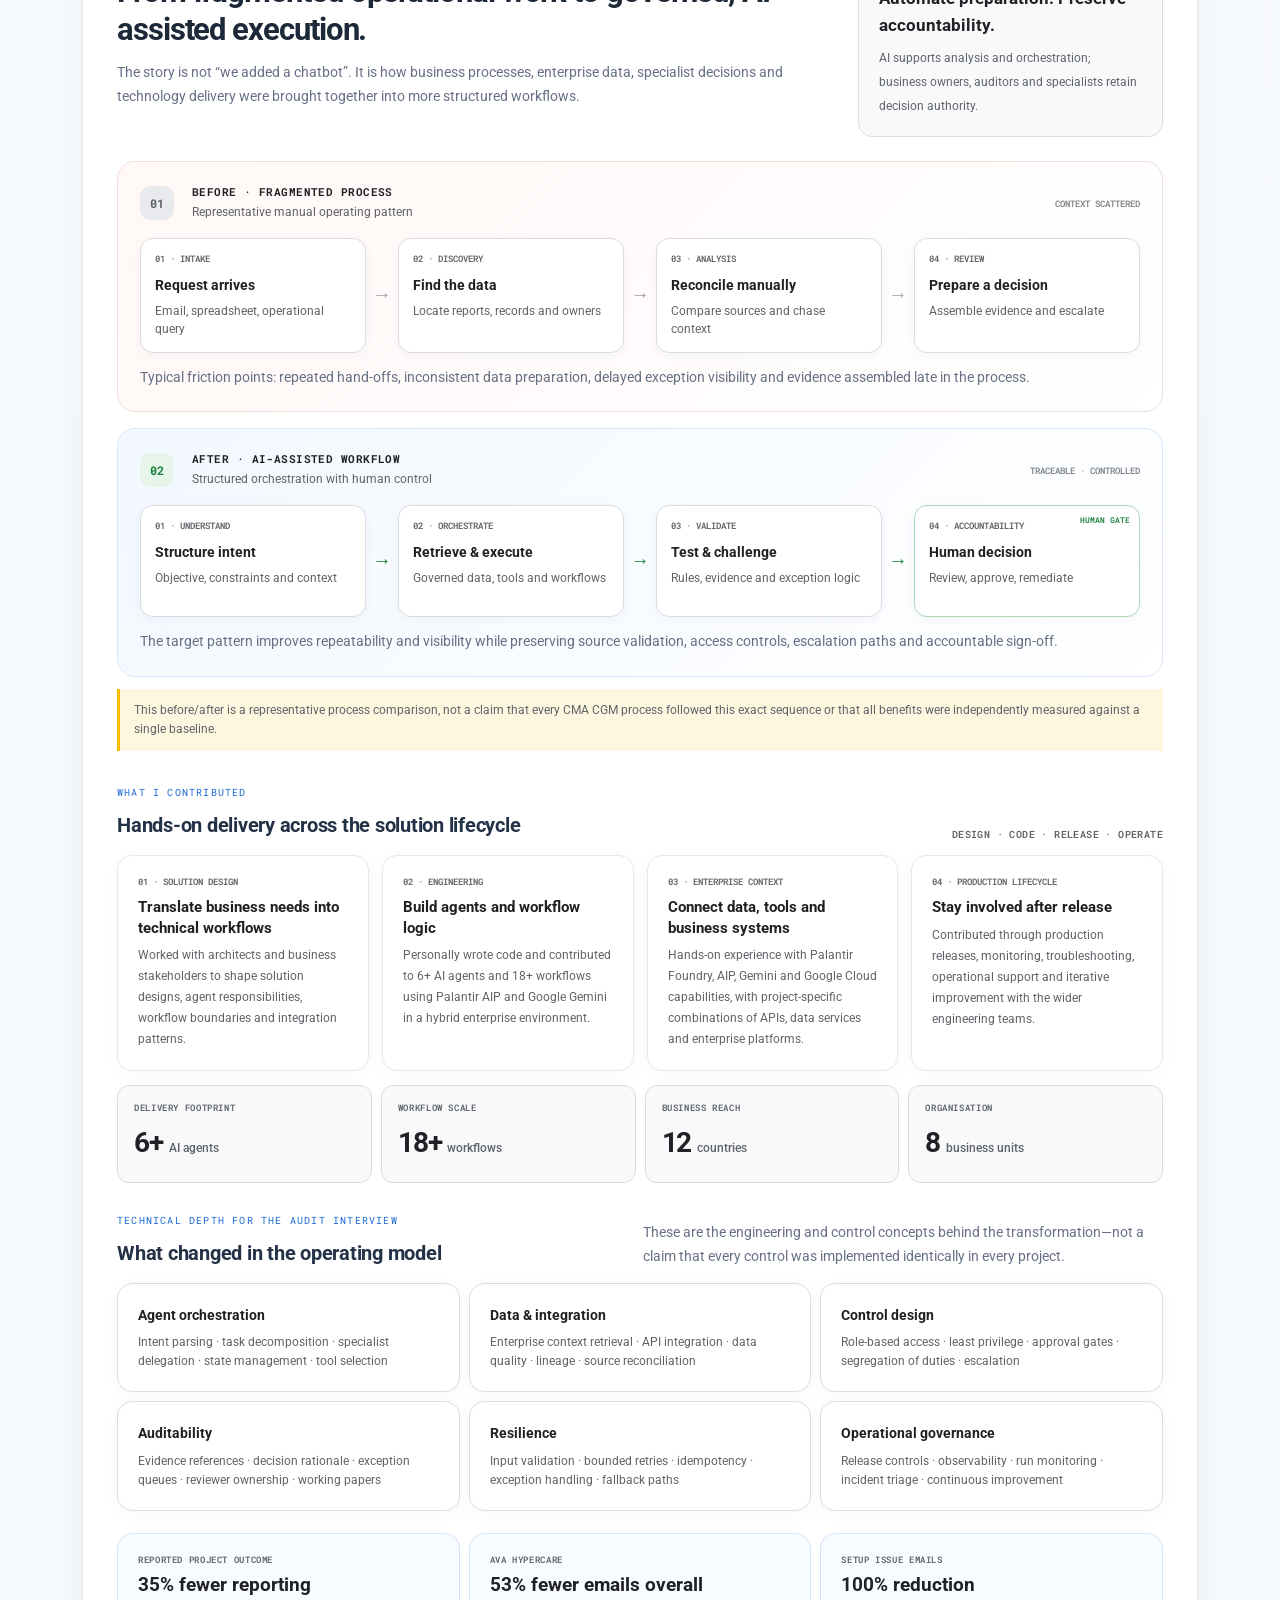
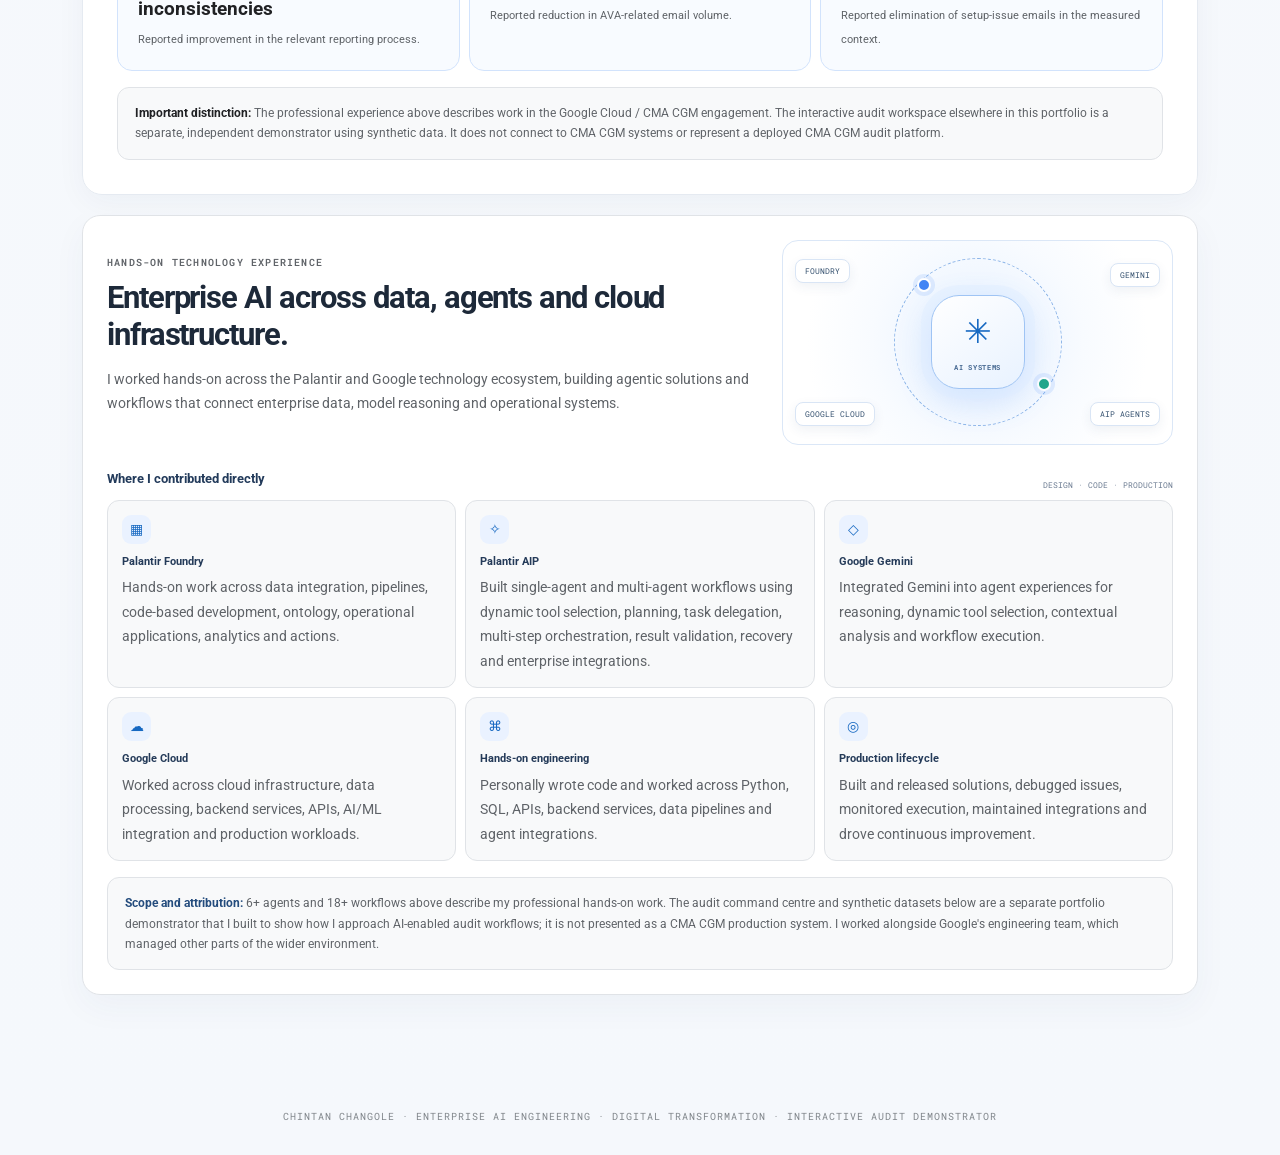
==== commit 7ab53658: "Fix Agentic AI Lab workspace styling selectors" ====
--- a/agentic-ai-lab/index.html
+++ b/agentic-ai-lab/index.html
@@ -1360,8 +1360,8 @@
 .audit-experience-nav [data-audit-view]{flex:0 0 auto;border:1px solid transparent;border-radius:999px;padding:10px 15px;background:transparent;color:#5f6368;font-size:13px;font-weight:650;white-space:nowrap;transition:.2s}
 .audit-experience-nav [data-audit-view]:hover{background:#f1f3f4;color:#202124}
 .audit-experience-nav [data-audit-view].active{background:#e8f0fe;color:#174ea6;border-color:#d2e3fc}
-.audit-view-stage{padding:28px 0 80px}
-.audit-view-panel{animation:auditPageIn .35s ease both;min-width:0}
+.audit-tab-stage{padding:28px 0 80px}
+.audit-tab-view{animation:auditPageIn .35s ease both;min-width:0}
 @keyframes auditPageIn{from{opacity:0;transform:translateY(9px)}to{opacity:1;transform:translateY(0)}}
 .audit-view-heading{display:flex;align-items:end;justify-content:space-between;gap:24px;margin:8px 0 22px;padding:0 2px}
 .audit-view-heading h1{font-size:clamp(28px,4vw,42px);line-height:1.12;letter-spacing:-1.2px;margin:5px 0 8px;color:#202124}
@@ -1369,16 +1369,16 @@
 .audit-view-heading .micro{color:#1a73e8;font-size:11px;font-weight:750;letter-spacing:1.25px}
 .audit-view-status{display:inline-flex;align-items:center;gap:8px;border:1px solid var(--line);border-radius:999px;padding:8px 12px;background:#fff;color:#5f6368;font:650 10px/1.2 "Roboto Mono",monospace;white-space:nowrap}
 .audit-view-status i{width:7px;height:7px;border-radius:50%;background:#188038;box-shadow:0 0 0 4px #e6f4ea}
-.audit-view-panel>.panel,.audit-view-panel .panel{border:1px solid var(--line);border-radius:var(--radius);background:rgba(255,255,255,.96);box-shadow:0 8px 30px rgba(60,64,67,.055);padding:clamp(18px,2.4vw,30px);margin:0 0 18px}
-.audit-view-panel h2{font-size:clamp(21px,2.5vw,29px);letter-spacing:-.55px;line-height:1.2}
-.audit-view-panel h3{font-size:19px;letter-spacing:-.25px}
-.audit-view-panel p{line-height:1.65}
-.audit-view-panel button,.audit-view-panel input,.audit-view-panel select,.audit-view-panel textarea{font:inherit}
-.audit-view-panel button{transition:transform .16s ease,box-shadow .16s ease,border-color .16s ease}
-.audit-view-panel button:hover{transform:translateY(-1px)}
-.audit-view-panel button:focus-visible,.audit-experience-nav button:focus-visible{outline:3px solid #8ab4f8;outline-offset:3px}
-.audit-view-panel .primary,.audit-view-panel button.primary{border-radius:10px;box-shadow:0 2px 5px rgba(26,115,232,.16)}
-.audit-view-panel .grid,.audit-view-panel .card-grid{gap:14px}
+.audit-tab-view>.panel,.audit-tab-view .panel{border:1px solid var(--line);border-radius:var(--radius);background:rgba(255,255,255,.96);box-shadow:0 8px 30px rgba(60,64,67,.055);padding:clamp(18px,2.4vw,30px);margin:0 0 18px}
+.audit-tab-view h2{font-size:clamp(21px,2.5vw,29px);letter-spacing:-.55px;line-height:1.2}
+.audit-tab-view h3{font-size:19px;letter-spacing:-.25px}
+.audit-tab-view p{line-height:1.65}
+.audit-tab-view button,.audit-tab-view input,.audit-tab-view select,.audit-tab-view textarea{font:inherit}
+.audit-tab-view button{transition:transform .16s ease,box-shadow .16s ease,border-color .16s ease}
+.audit-tab-view button:hover{transform:translateY(-1px)}
+.audit-tab-view button:focus-visible,.audit-experience-nav button:focus-visible{outline:3px solid #8ab4f8;outline-offset:3px}
+.audit-tab-view .primary,.audit-tab-view button.primary{border-radius:10px;box-shadow:0 2px 5px rgba(26,115,232,.16)}
+.audit-tab-view .grid,.audit-tab-view .card-grid{gap:14px}
 .transformation-story{overflow:hidden}
 .transformation-intro{gap:30px}
 .transformation-compare{gap:16px}
@@ -1398,8 +1398,8 @@
 .review-sync-status{display:inline-flex;align-items:center;border-radius:999px;background:#f1f3f4;padding:5px 9px;color:#5f6368;font-size:11px;font-weight:700}
 .demo-target-pulse{animation:demoPulse 1.2s ease}
 @keyframes demoPulse{0%,100%{box-shadow:0 0 0 0 rgba(26,115,232,0)}35%{box-shadow:0 0 0 5px rgba(26,115,232,.18)}}
-@media(max-width:760px){main.shell{width:min(100% - 24px,1440px)}.audit-view-stage{padding-top:18px}.audit-view-heading{display:block}.audit-view-status{margin-top:12px}.audit-experience-nav{border-radius:0 0 13px 13px}.audit-experience-nav .audit-nav-links{padding:8px}.audit-experience-nav [data-audit-view]{padding:9px 12px;font-size:12px}.transformation-flow{overflow-x:auto}.transformation-node{min-width:145px}.audit-view-panel>.panel,.audit-view-panel .panel{padding:17px}}
-@media(prefers-reduced-motion:reduce){html{scroll-behavior:auto}.audit-view-panel,.demo-target-pulse{animation:none!important}.audit-view-panel button{transition:none}}
+@media(max-width:760px){main.shell{width:min(100% - 24px,1440px)}.audit-tab-stage{padding-top:18px}.audit-view-heading{display:block}.audit-view-status{margin-top:12px}.audit-experience-nav{border-radius:0 0 13px 13px}.audit-experience-nav .audit-nav-links{padding:8px}.audit-experience-nav [data-audit-view]{padding:9px 12px;font-size:12px}.transformation-flow{overflow-x:auto}.transformation-node{min-width:145px}.audit-tab-view>.panel,.audit-tab-view .panel{padding:17px}}
+@media(prefers-reduced-motion:reduce){html{scroll-behavior:auto}.audit-tab-view,.demo-target-pulse{animation:none!important}.audit-tab-view button{transition:none}}
 </style>
 
 <style id="agentic-lab-visual-redesign-v2">
@@ -1429,14 +1429,14 @@
 .audit-view-heading h1{font-size:clamp(32px,4vw,48px)!important;letter-spacing:-.045em!important;font-weight:650!important;color:#182536!important}
 .audit-view-heading p{max-width:800px!important;font-size:15px!important;line-height:1.75!important;color:#64748b!important}
 .audit-view-status{position:relative;z-index:1;border-radius:30px!important;padding:10px 14px!important;background:rgba(255,255,255,.8)!important;border-color:#dce5f0!important;font-size:9px!important}
-.audit-view-panel>.panel,.audit-view-panel .panel{border:1px solid var(--lab-line)!important;border-radius:var(--lab-radius)!important;background:rgba(255,255,255,.97)!important;box-shadow:0 8px 30px rgba(31,54,88,.045)!important;padding:clamp(22px,2.7vw,34px)!important;margin:0 0 20px!important}
-.audit-view-panel h2{font-size:clamp(23px,2.5vw,31px)!important;letter-spacing:-.035em!important;color:#1d2939!important}
-.audit-view-panel h3{font-size:20px!important;color:#243247!important}
-.audit-view-panel p{font-size:14px;line-height:1.75!important;color:#667085}
-.audit-view-panel .micro{font-size:10px!important;letter-spacing:.12em!important;color:#1967d2!important}
-.audit-view-panel button{border-radius:10px;transition:transform .18s ease,box-shadow .18s ease,border-color .18s ease!important}
-.audit-view-panel button:hover{transform:translateY(-2px)!important}
-.audit-view-panel button:focus-visible,.audit-experience-nav button:focus-visible{outline:3px solid #8ab4f8!important;outline-offset:3px!important}
+.audit-tab-view>.panel,.audit-tab-view .panel{border:1px solid var(--lab-line)!important;border-radius:var(--lab-radius)!important;background:rgba(255,255,255,.97)!important;box-shadow:0 8px 30px rgba(31,54,88,.045)!important;padding:clamp(22px,2.7vw,34px)!important;margin:0 0 20px!important}
+.audit-tab-view h2{font-size:clamp(23px,2.5vw,31px)!important;letter-spacing:-.035em!important;color:#1d2939!important}
+.audit-tab-view h3{font-size:20px!important;color:#243247!important}
+.audit-tab-view p{font-size:14px;line-height:1.75!important;color:#667085}
+.audit-tab-view .micro{font-size:10px!important;letter-spacing:.12em!important;color:#1967d2!important}
+.audit-tab-view button{border-radius:10px;transition:transform .18s ease,box-shadow .18s ease,border-color .18s ease!important}
+.audit-tab-view button:hover{transform:translateY(-2px)!important}
+.audit-tab-view button:focus-visible,.audit-experience-nav button:focus-visible{outline:3px solid #8ab4f8!important;outline-offset:3px!important}
 .transformation-story{padding:clamp(24px,3vw,38px)!important}
 .transformation-lane{padding:22px!important;border-radius:18px!important}
 .transformation-lane.before{background:linear-gradient(135deg,#fff8f6,#fff)!important;border-color:#f0ded9!important}
@@ -1461,8 +1461,8 @@
 .audit-tab-view:not([hidden]){animation:labViewEnter .32s ease both}
 @keyframes labViewEnter{from{opacity:0;transform:translateY(8px)}to{opacity:1;transform:translateY(0)}}
 @media(max-width:1050px){.audit-experience-nav-inner{display:block!important;padding:10px 20px!important}.audit-nav-context{display:none!important}.audit-nav-links{padding:4px 0!important}.demo-module-grid{grid-template-columns:repeat(2,minmax(0,1fr))!important}}
-@media(max-width:680px){.topbar{height:auto!important;min-height:62px!important;padding:10px 16px!important}.topright{display:none!important}.audit-tab-stage{padding:0 14px!important;margin:18px auto 50px!important}.audit-view-heading{display:block!important;min-height:unset!important;padding:25px 22px!important;border-radius:18px!important}.audit-view-heading h1{font-size:31px!important}.audit-view-heading p{font-size:14px!important}.audit-view-status{display:inline-flex!important;margin-top:16px!important}.audit-nav-links button{font-size:11px!important;padding:9px 11px!important}.demo-module-grid{grid-template-columns:1fr!important}.audit-view-panel>.panel,.audit-view-panel .panel{padding:19px!important}.transformation-lane{padding:16px!important}}
-@media(prefers-reduced-motion:reduce){.audit-tab-view:not([hidden]){animation:none!important}.audit-view-panel button{transition:none!important}}
+@media(max-width:680px){.topbar{height:auto!important;min-height:62px!important;padding:10px 16px!important}.topright{display:none!important}.audit-tab-stage{padding:0 14px!important;margin:18px auto 50px!important}.audit-view-heading{display:block!important;min-height:unset!important;padding:25px 22px!important;border-radius:18px!important}.audit-view-heading h1{font-size:31px!important}.audit-view-heading p{font-size:14px!important}.audit-view-status{display:inline-flex!important;margin-top:16px!important}.audit-nav-links button{font-size:11px!important;padding:9px 11px!important}.demo-module-grid{grid-template-columns:1fr!important}.audit-tab-view>.panel,.audit-tab-view .panel{padding:19px!important}.transformation-lane{padding:16px!important}}
+@media(prefers-reduced-motion:reduce){.audit-tab-view:not([hidden]){animation:none!important}.audit-tab-view button{transition:none!important}}
 </style>
 <script id="agentic-lab-navigation-hardening">
 (function(){
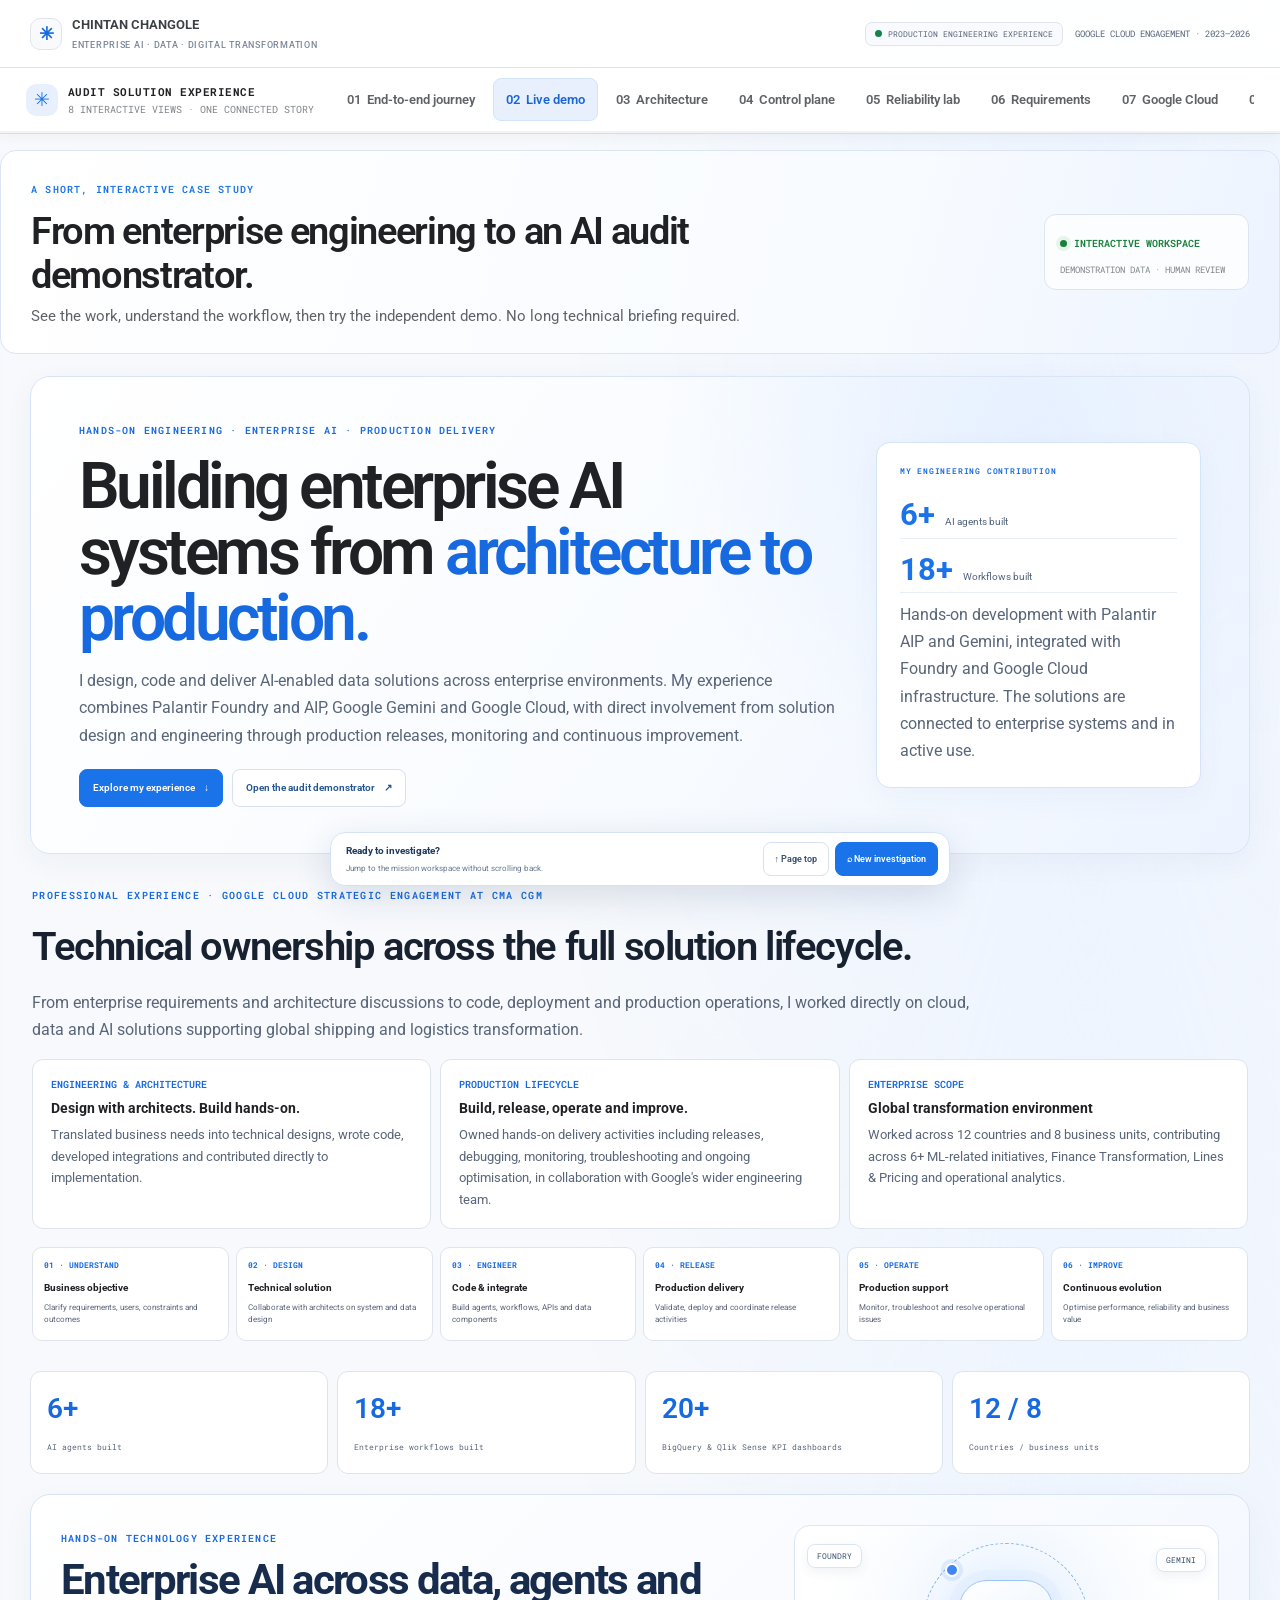
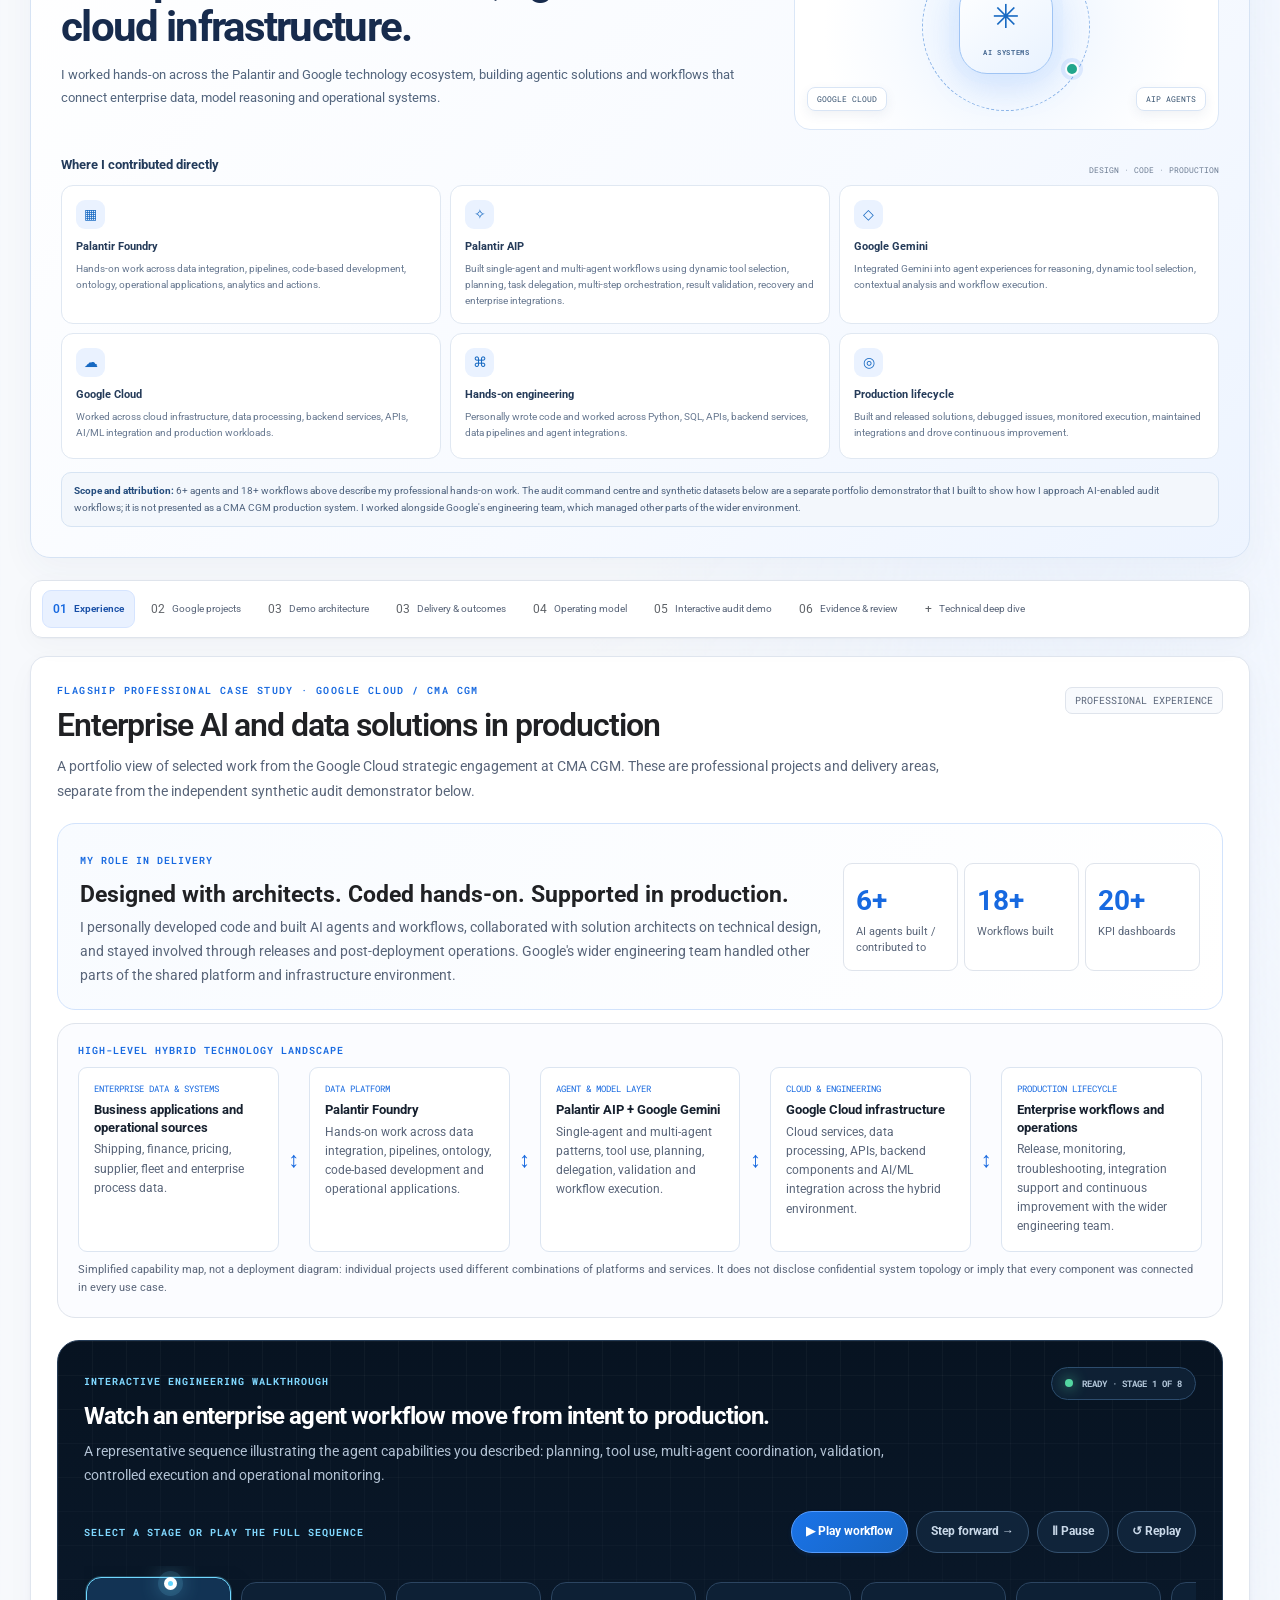
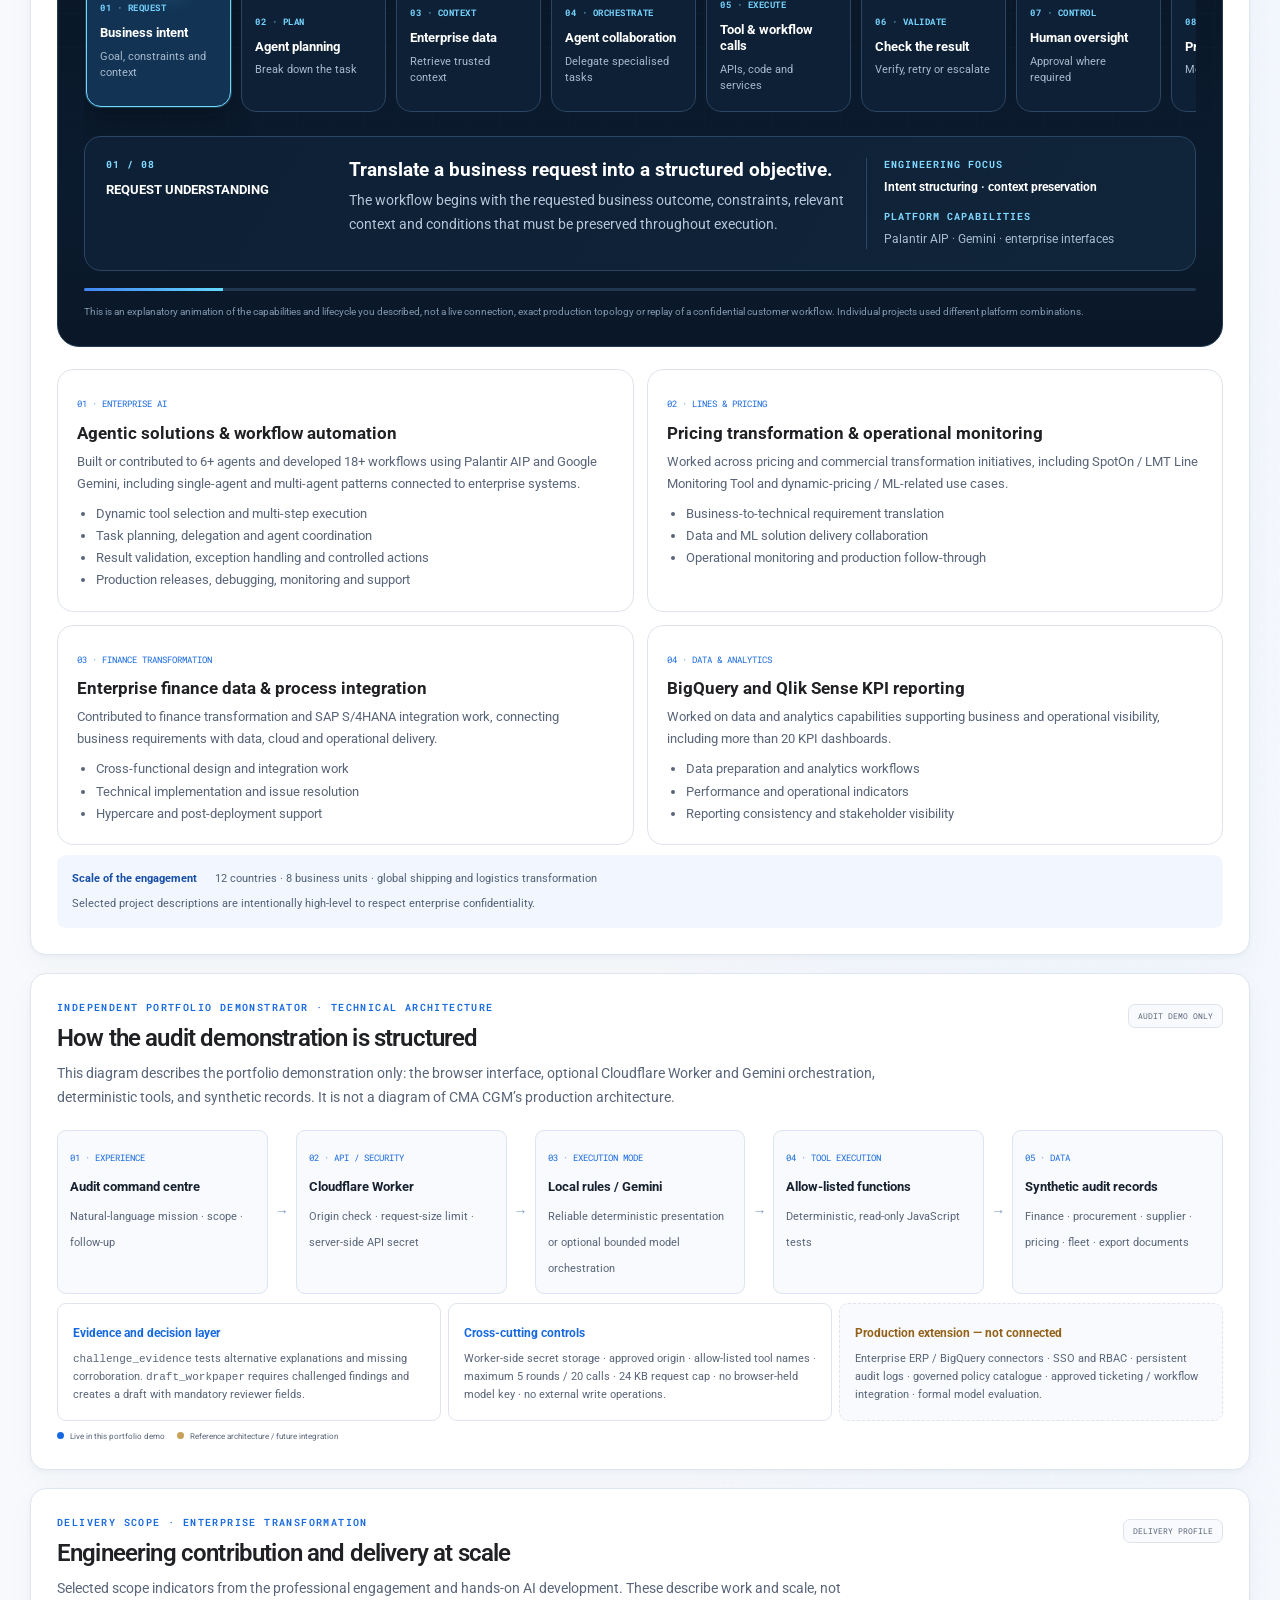
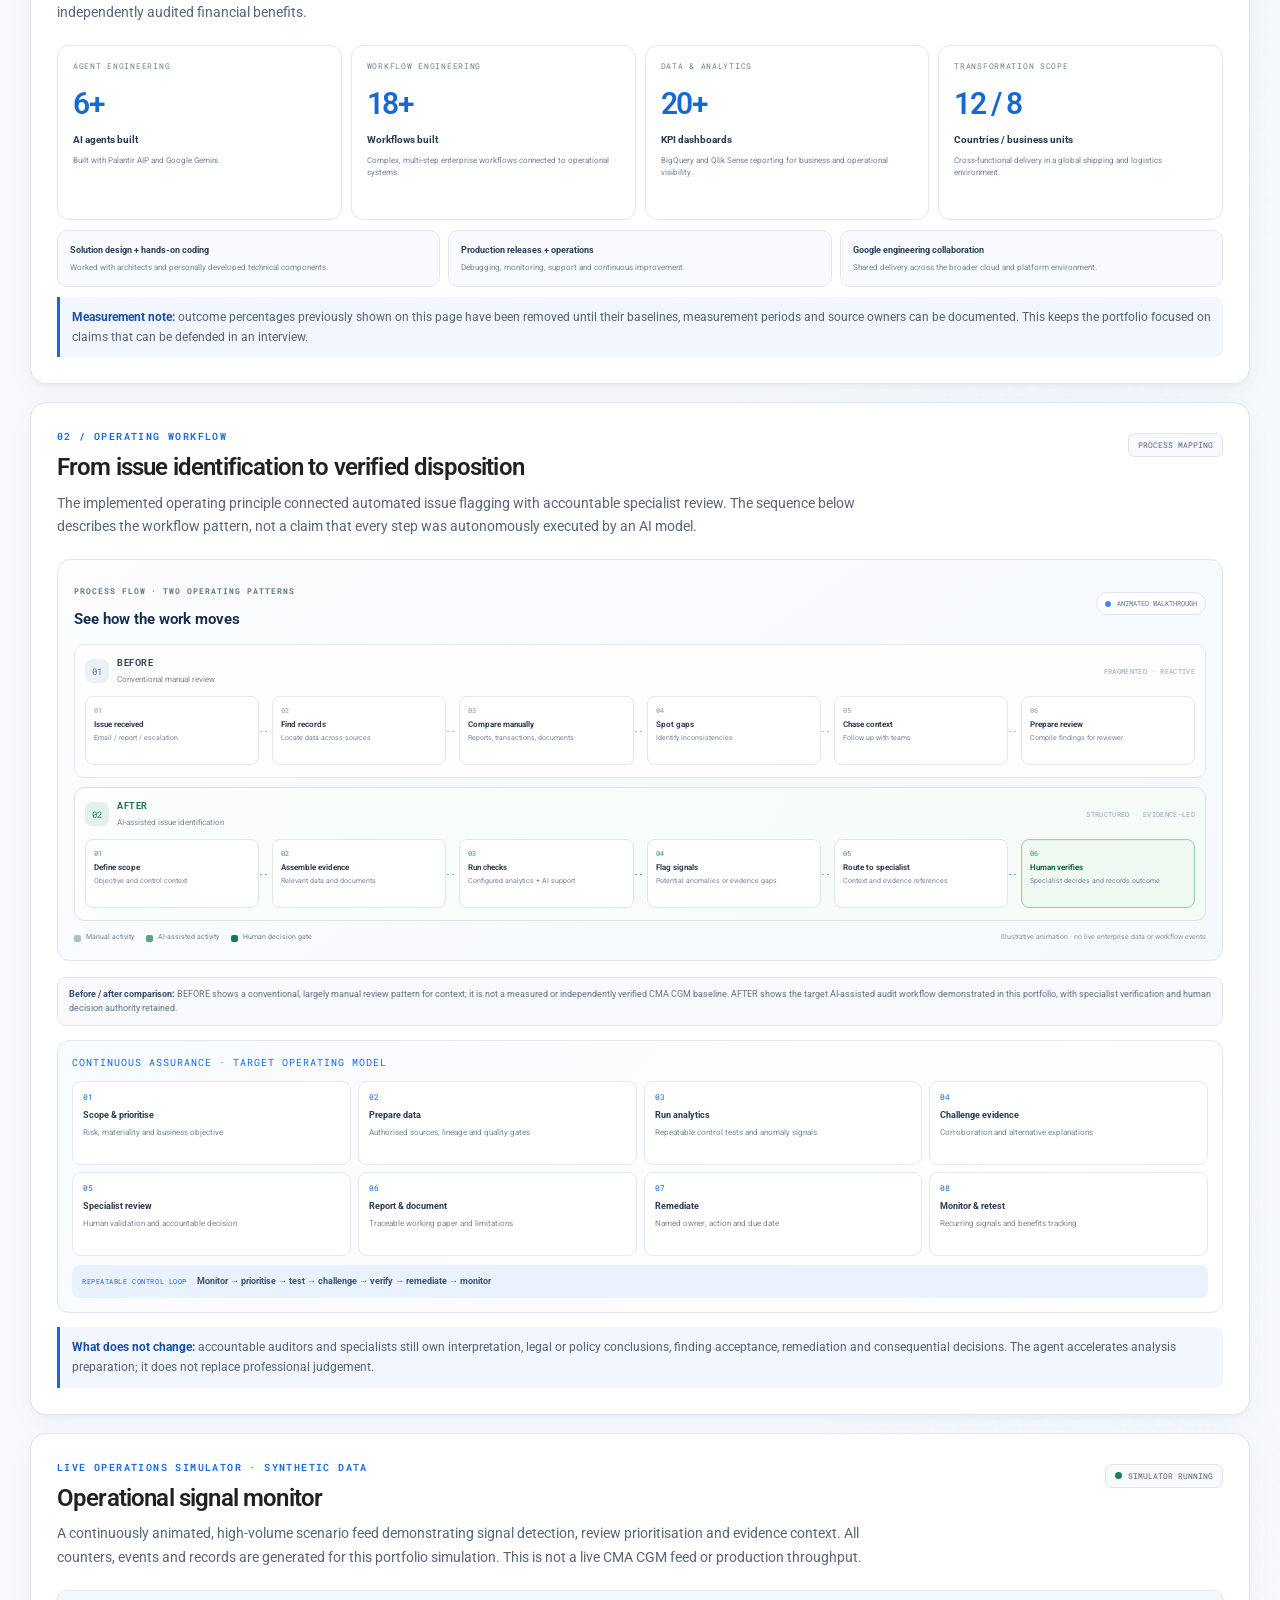
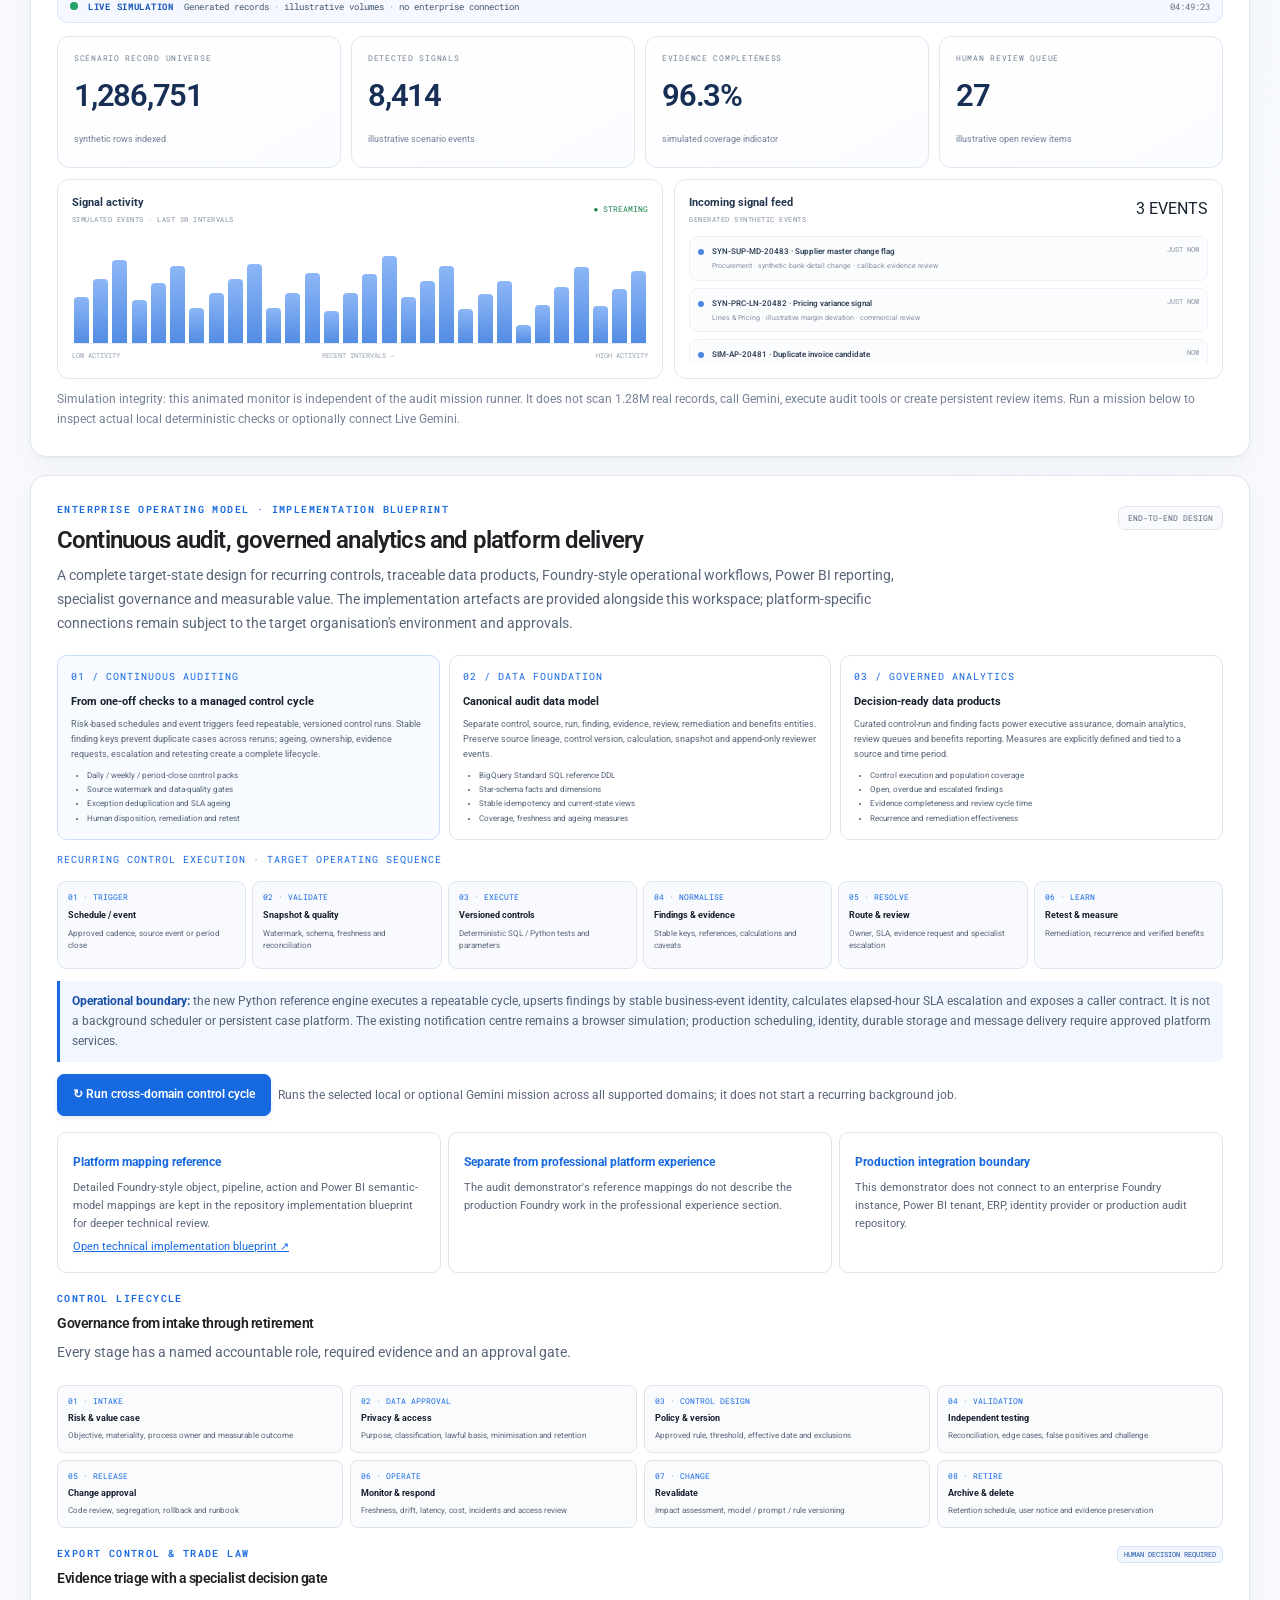
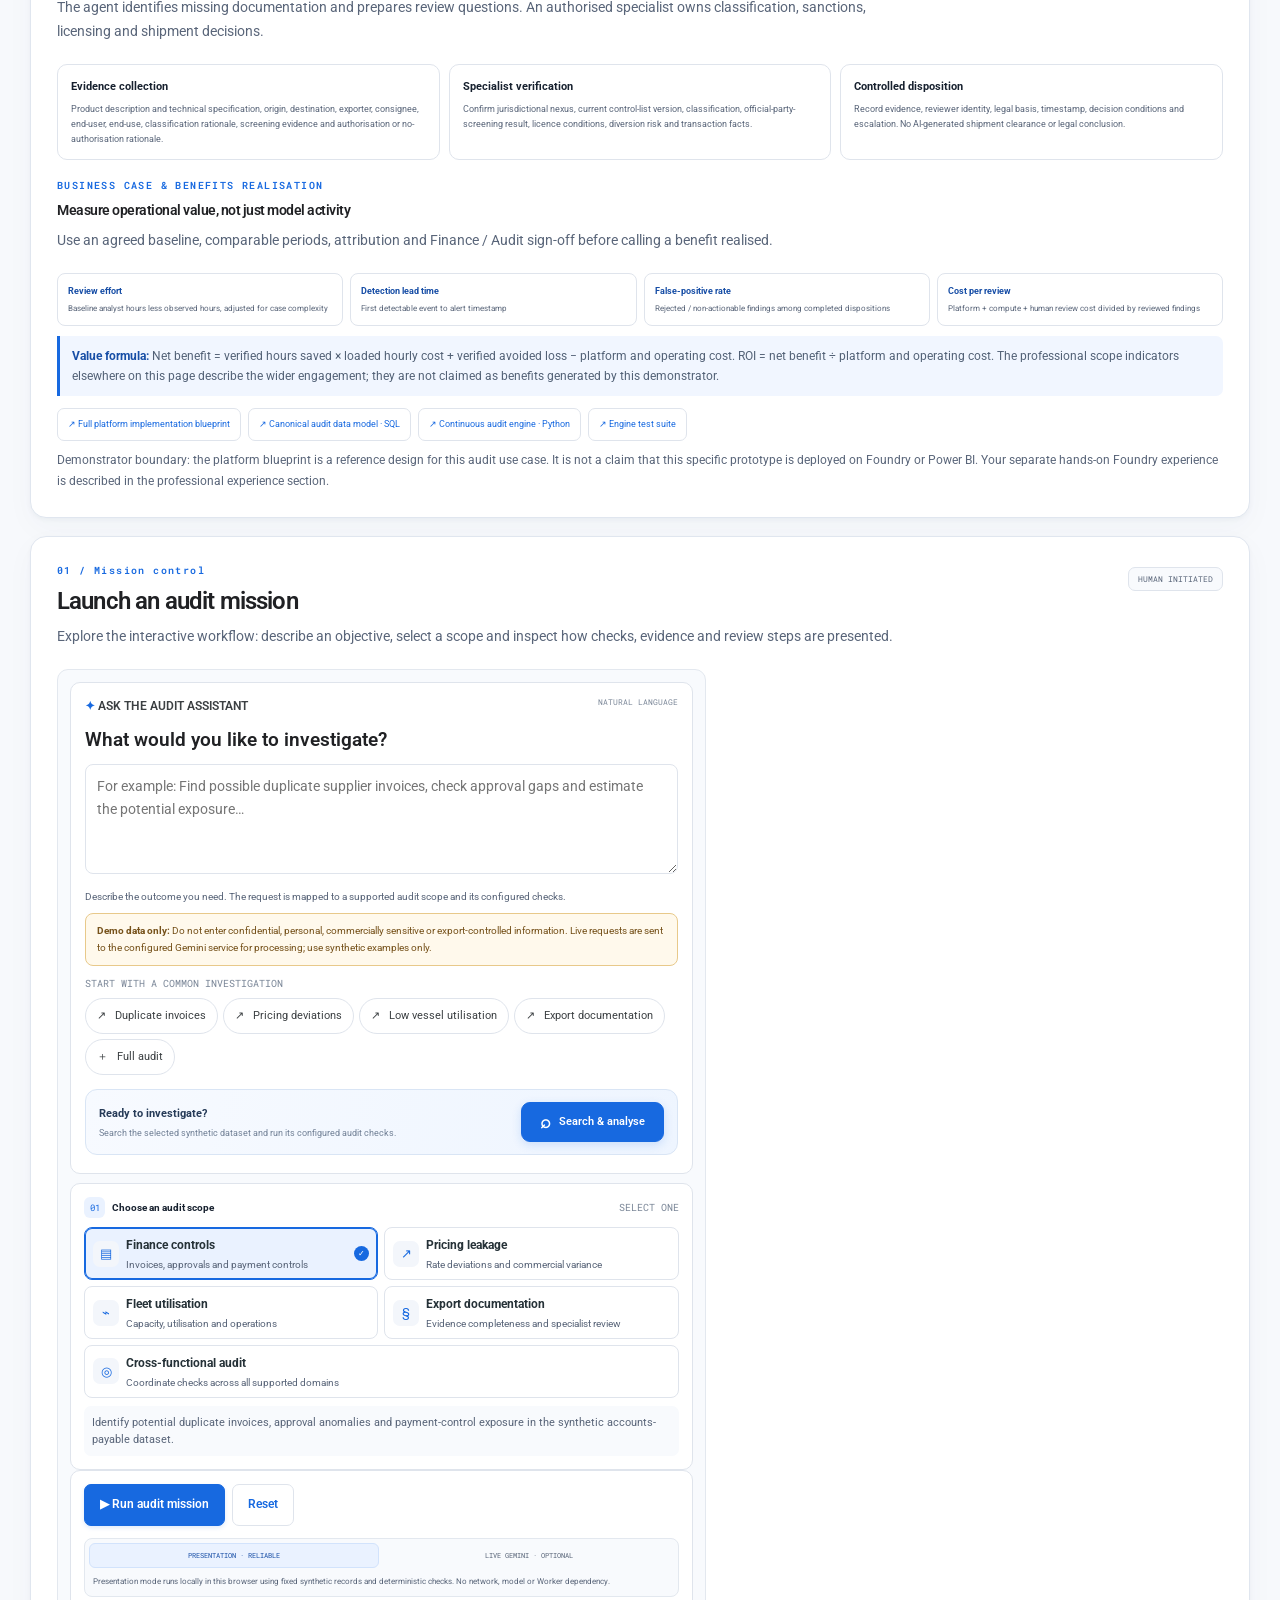
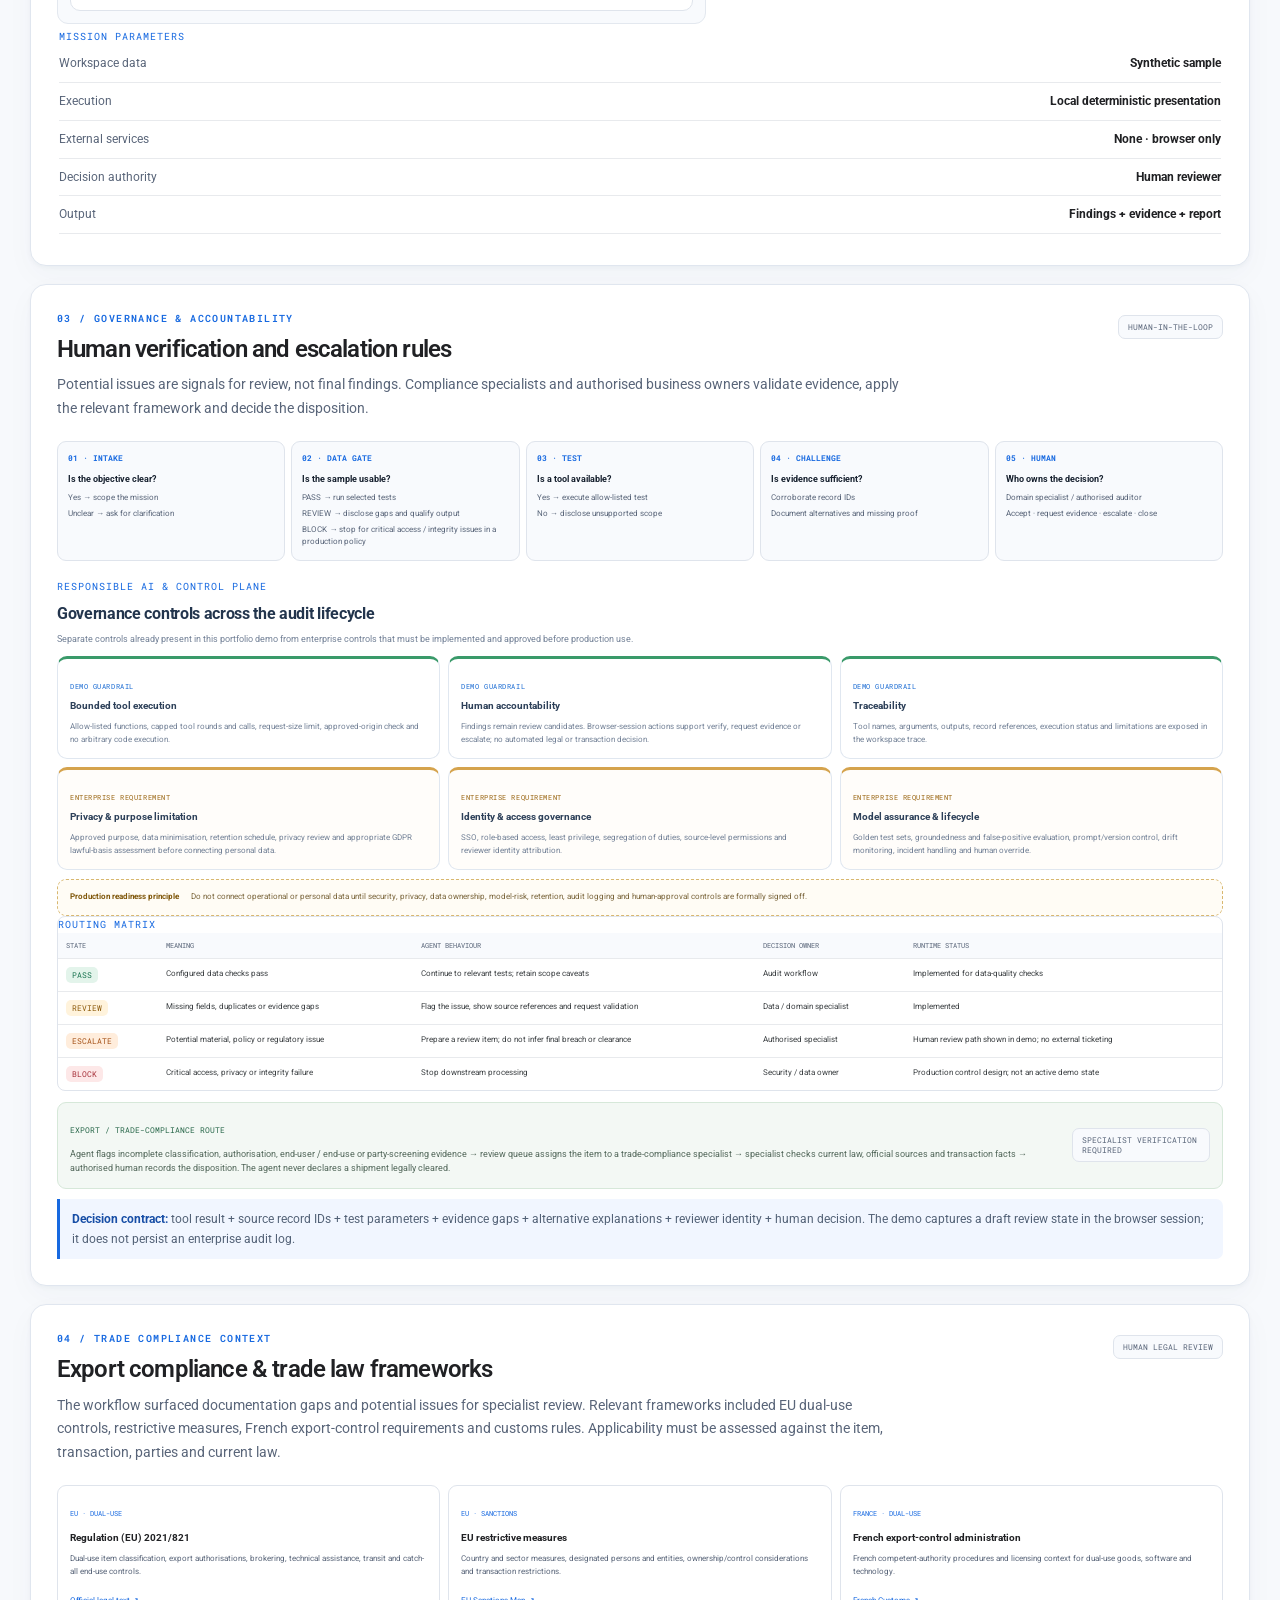
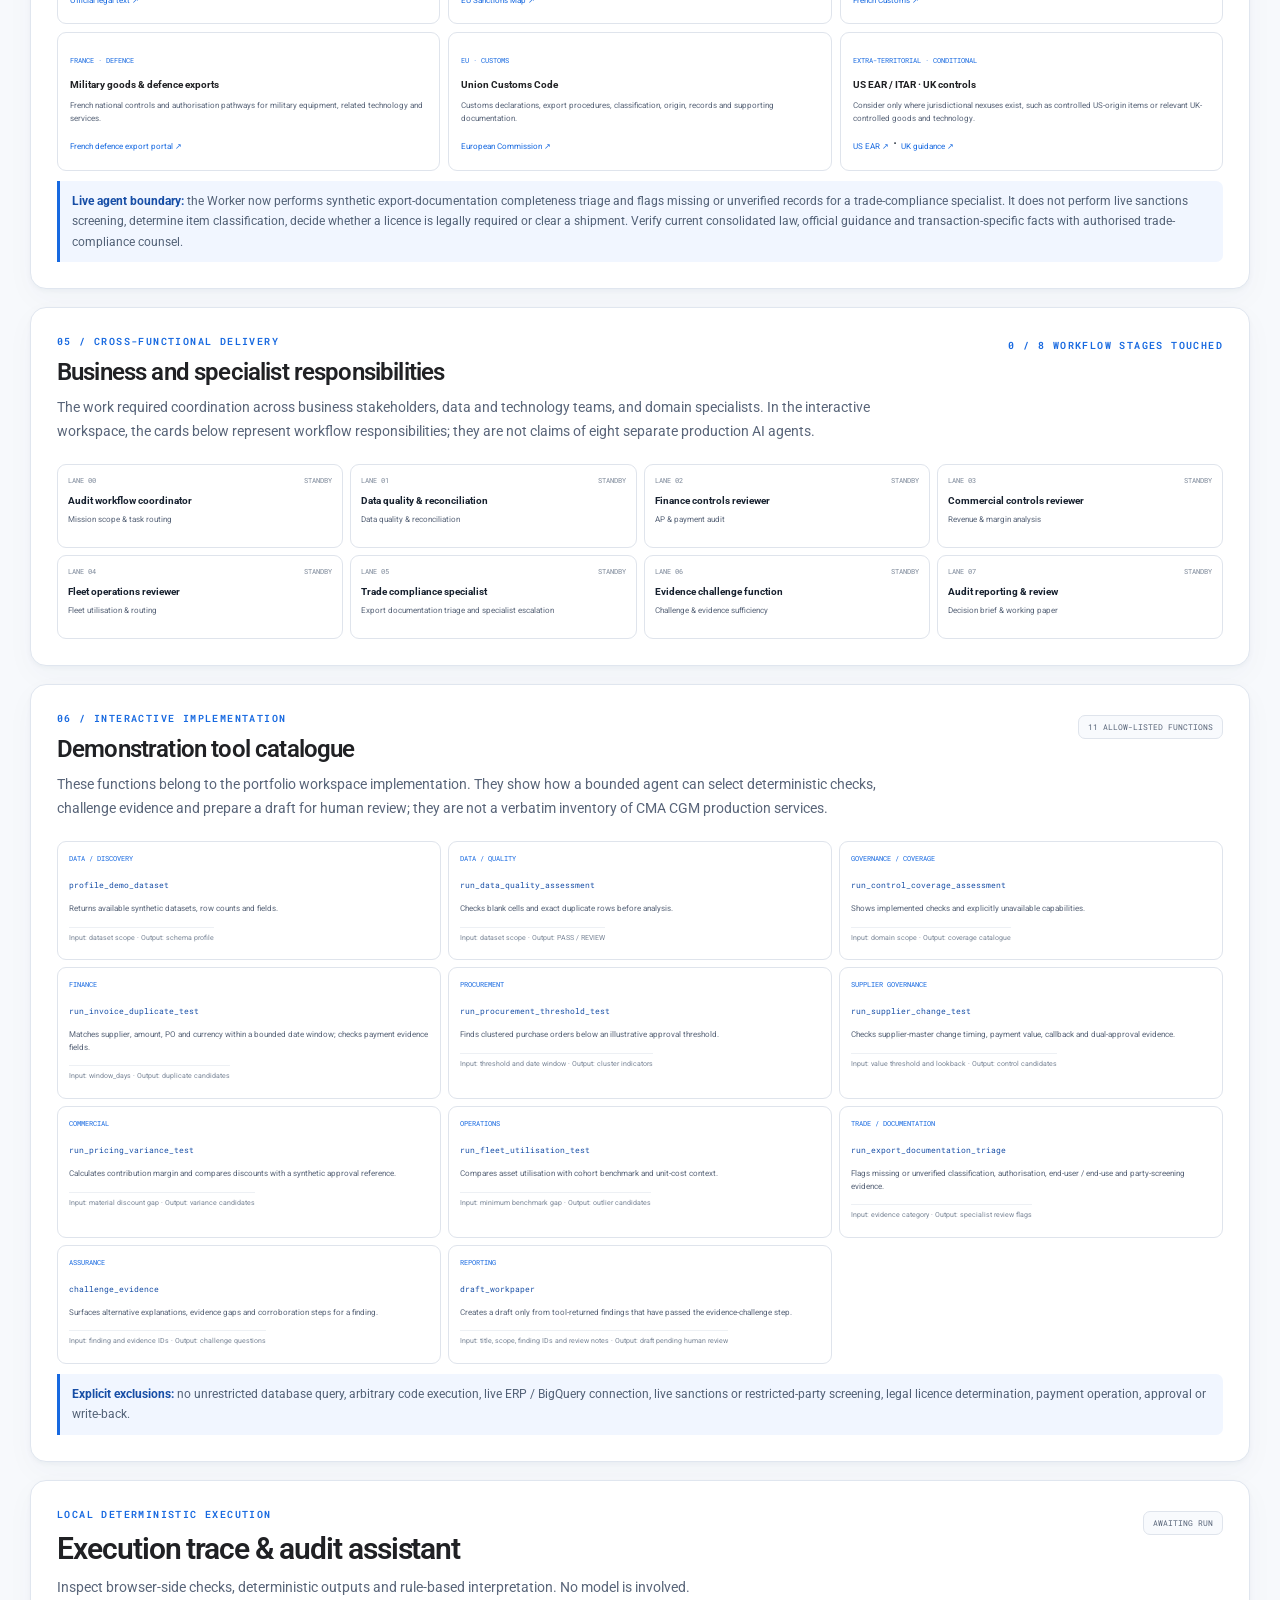
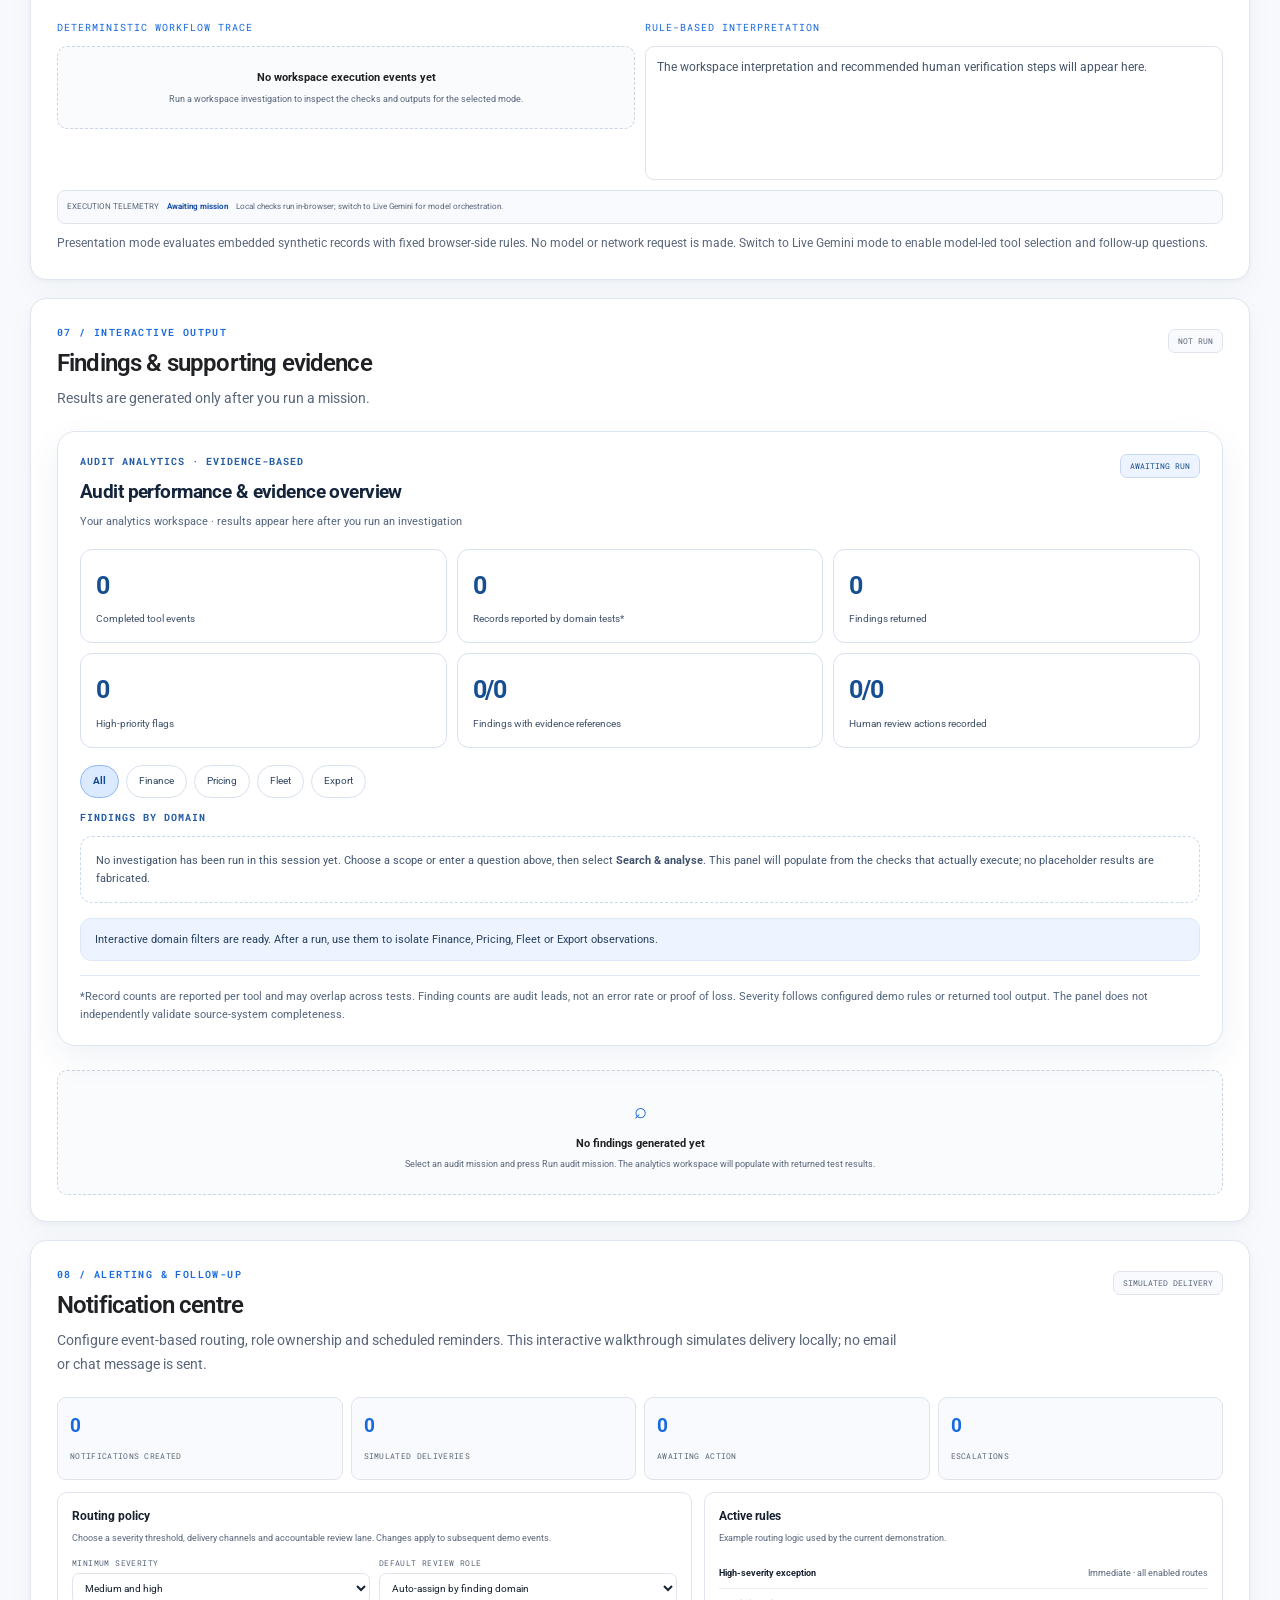
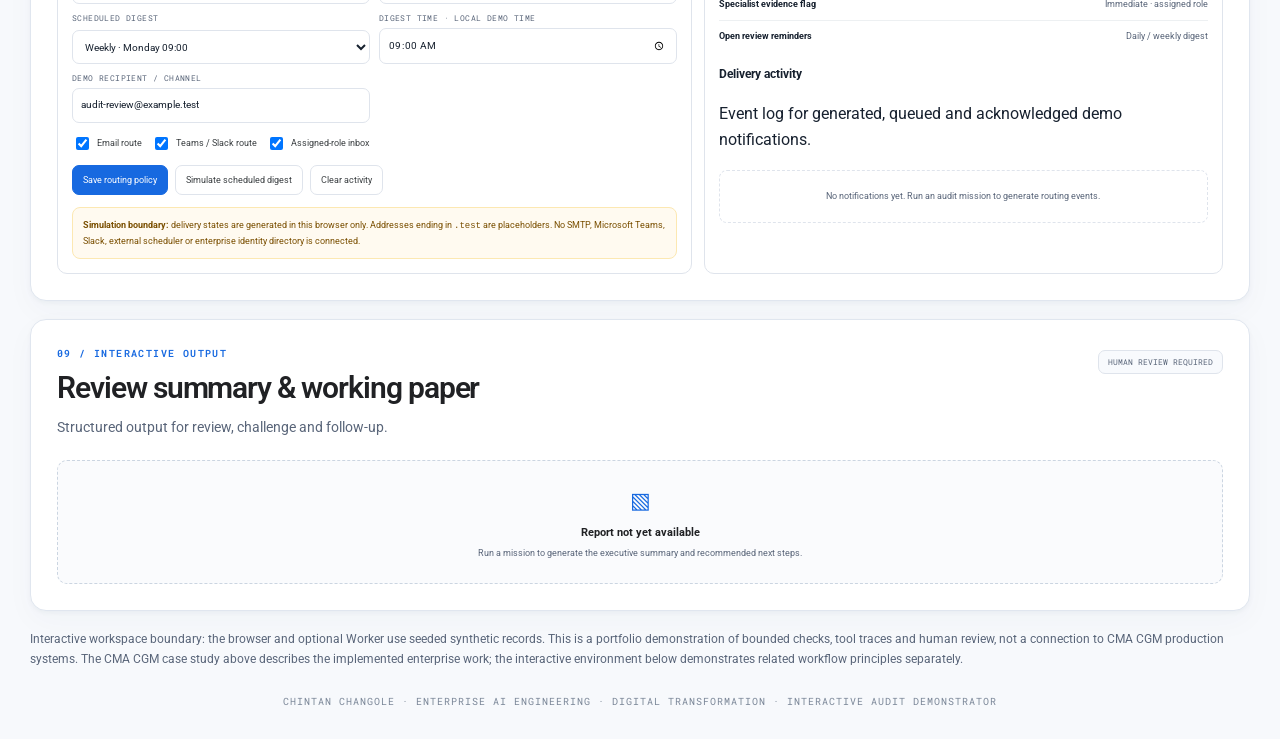
==== commit c9718239: "Restore Agentic AI Lab to November 7 evening version" ====
--- a/agentic-ai-lab/index.html
+++ b/agentic-ai-lab/index.html
@@ -299,21 +299,26 @@
 </style></head>
 <body>
 <header class="topbar shell"><div class="brand"><div class="mark">✳</div><div>CHINTAN CHANGOLE<small>ENTERPRISE AI · DATA · DIGITAL TRANSFORMATION</small></div></div><div class="topright"><span class="pill"><i class="dot"></i>PRODUCTION ENGINEERING EXPERIENCE</span><span>GOOGLE CLOUD ENGAGEMENT · 2023—2026</span></div></header>
-<nav class="audit-experience-nav" aria-label="Audit solution views">
+<nav class="audit-experience-nav" aria-label="Audit solution experience">
   <div class="audit-experience-nav-inner">
-    <div class="audit-nav-context"><span class="audit-nav-mark">✳</span><span><b>AGENTIC AI LAB</b><small>ENTERPRISE AUDIT WORKSPACE · 8 VIEWS</small></span></div>
-    <div class="audit-nav-links" role="tablist" aria-label="Workspace views">
-      <button type="button" role="tab" aria-selected="true" data-audit-nav="journey" data-audit-view="journey">01&nbsp; End-to-end journey</button>
-      <button type="button" role="tab" aria-selected="false" data-audit-nav="demo" data-audit-view="demo">02&nbsp; Live demo</button>
-      <button type="button" role="tab" aria-selected="false" data-audit-nav="architecture" data-audit-view="architecture">03&nbsp; Architecture</button>
-      <button type="button" role="tab" aria-selected="false" data-audit-nav="control" data-audit-view="control">04&nbsp; Control plane</button>
-      <button type="button" role="tab" aria-selected="false" data-audit-nav="reliability" data-audit-view="reliability">05&nbsp; Reliability lab</button>
-      <button type="button" role="tab" aria-selected="false" data-audit-nav="requirements" data-audit-view="requirements">06&nbsp; Requirements</button>
-      <button type="button" role="tab" aria-selected="false" data-audit-nav="cloud" data-audit-view="cloud">07&nbsp; Google Cloud</button>
-      <button type="button" role="tab" aria-selected="false" data-audit-nav="delivery" data-audit-view="delivery">08&nbsp; Delivery</button>
+    <div class="audit-nav-context"><span class="audit-nav-mark">✳</span><span><b>AUDIT SOLUTION EXPERIENCE</b><small>8 INTERACTIVE VIEWS · ONE CONNECTED STORY</small></span></div>
+    <div class="audit-nav-links">
+      <a href="#enterprise-agent-journey" data-audit-nav="journey">01&nbsp; End-to-end journey</a>
+      <a href="#overview" data-audit-nav="demo">02&nbsp; Live demo</a>
+      <a href="#architecture" data-audit-nav="architecture">03&nbsp; Architecture</a>
+      <a href="#enterprise-operating-model" data-audit-nav="control">04&nbsp; Control plane</a>
+      <a href="#telemetry" data-audit-nav="reliability">05&nbsp; Reliability lab</a>
+      <a href="#process" data-audit-nav="requirements">06&nbsp; Requirements</a>
+      <a href="#google-projects" data-audit-nav="cloud">07&nbsp; Google Cloud</a>
+      <a href="#value" data-audit-nav="delivery">08&nbsp; Delivery</a>
     </div>
   </div>
+  <div class="audit-nav-progress"><i id="auditNavProgress"></i></div>
 </nav>
+<div class="audit-experience-intro shell">
+  <div><span class="audit-intro-kicker">A SHORT, INTERACTIVE CASE STUDY</span><h2>From enterprise engineering to an AI audit demonstrator.</h2><p>See the work, understand the workflow, then try the independent demo. No long technical briefing required.</p></div>
+  <div class="audit-intro-status"><span class="audit-status-dot"></span><b>INTERACTIVE WORKSPACE</b><small>DEMONSTRATION DATA · HUMAN REVIEW</small></div>
+</div>
 
 <main class="shell">
 
@@ -461,8 +466,7 @@
 <a href="https://github.com/Sanchin007/chintan-data-ai-portfolio/blob/main/agentic-ai-lab/python/test_continuous_monitor.py" target="_blank" rel="noopener">↗ Engine test suite</a>
 </div>
 <div class="notice">Demonstrator boundary: the platform blueprint is a reference design for this audit use case. It is not a claim that this specific prototype is deployed on Foundry or Power BI. Your separate hands-on Foundry experience is described in the professional experience section.</div>
-</section><section class="panel demo-command-centre" id="demo-command-centre"><div class="demo-command-head"><div><span class="micro">AUDIT INTELLIGENCE WORKSPACE · INTERACTIVE CAPABILITY MAP</span><h2>Explore the full audit lifecycle</h2><p>Move from a natural-language objective to governed investigation, evidence-backed analysis, human review, reporting and follow-up. Each module below opens a working area in this demonstrator.</p></div><div class="demo-live-indicator"><i></i><span>DEMO ENVIRONMENT<br><b>SYNTHETIC DATA</b></span></div></div><div class="demo-lifecycle"><div class="demo-lifecycle-step"><span>01</span><b>Understand</b><small>Intent, scope, constraints</small></div><i>→</i><div class="demo-lifecycle-step"><span>02</span><b>Investigate</b><small>Plan and run checks</small></div><i>→</i><div class="demo-lifecycle-step"><span>03</span><b>Analyse</b><small>Patterns and exceptions</small></div><i>→</i><div class="demo-lifecycle-step"><span>04</span><b>Challenge</b><small>Evidence and alternatives</small></div><i>→</i><div class="demo-lifecycle-step"><span>05</span><b>Decide</b><small>Human review and action</small></div><i>→</i><div class="demo-lifecycle-step"><span>06</span><b>Report</b><small>Communicate and follow up</small></div></div><div class="demo-module-grid"><button type="button" data-demo-jump="overview"><span class="demo-module-icon">✦</span><span class="demo-module-copy"><b>01 · Conversational investigation</b><small>Natural-language requests, scope selection, prompt starters and mission launch</small></span><span class="demo-module-arrow">↗</span></button><button type="button" data-demo-jump="execution"><span class="demo-module-icon">⌘</span><span class="demo-module-copy"><b>02 · Agent orchestration & tool trace</b><small>Intent mapping, bounded tools, execution events and Gemini-assisted challenge</small></span><span class="demo-module-arrow">↗</span></button><button type="button" data-demo-jump="findings"><span class="demo-module-icon">▥</span><span class="demo-module-copy"><b>03 · Audit analytics & risk intelligence</b><small>KPIs, domain breakdown, severity, evidence coverage and review progress</small></span><span class="demo-module-arrow">↗</span></button><button type="button" data-demo-jump="findings"><span class="demo-module-icon">⌕</span><span class="demo-module-copy"><b>04 · Findings & evidence examination</b><small>Source references, exception rationale, evidence gaps and reviewer challenge</small></span><span class="demo-module-arrow">↗</span></button><button type="button" data-demo-jump="findings"><span class="demo-module-icon">◎</span><span class="demo-module-copy"><b>05 · Human review & remediation queue</b><small>Disposition, ownership, follow-up and accountable review actions</small></span><span class="demo-module-arrow">↗</span></button><button type="button" data-demo-jump="notifications"><span class="demo-module-icon">♧</span><span class="demo-module-copy"><b>06 · Notification & escalation centre</b><small>Severity thresholds, role routing, digest configuration and event history</small></span><span class="demo-module-arrow">↗</span></button><button type="button" data-demo-jump="report"><span class="demo-module-icon">▤</span><span class="demo-module-copy"><b>07 · Reporting & working papers</b><small>Executive summary, scope, findings, limitations, recommendations and export</small></span><span class="demo-module-arrow">↗</span></button><button type="button" data-demo-jump="regulatory"><span class="demo-module-icon">⚖</span><span class="demo-module-copy"><b>08 · Regulatory & compliance triage</b><small>Documentation completeness, missing evidence and specialist escalation</small></span><span class="demo-module-arrow">↗</span></button><button type="button" data-demo-jump="telemetry"><span class="demo-module-icon">⌁</span><span class="demo-module-copy"><b>09 · Operational monitoring</b><small>Execution signals, synthetic service health and exception visibility</small></span><span class="demo-module-arrow">↗</span></button></div><div class="demo-capability-footer"><b>Agentic capabilities demonstrated</b><span>Intent interpretation</span><span>Task decomposition</span><span>Tool selection</span><span>Multi-step orchestration</span><span>Evidence challenge</span><span>Human-in-the-loop</span><span>Report drafting</span><span>Event routing</span></div><p class="demo-truth-note">The capability map describes what this portfolio demonstrator exposes. Presentation mode uses deterministic browser-side checks; optional Gemini mode uses a configured Worker and allow-listed tools. Notifications and review actions are simulated locally. There is no live enterprise ERP, BigQuery, email, Teams or scheduler connection.</p></section>
-<section class="panel" id="overview"><div class="panel-head"><div><div class="micro">01 / Mission control</div><h2>Launch an audit mission</h2><p>Explore the interactive workflow: describe an objective, select a scope and inspect how checks, evidence and review steps are presented.</p></div><span class="pill">HUMAN INITIATED</span></div>
+</section><section class="panel" id="overview"><div class="panel-head"><div><div class="micro">01 / Mission control</div><h2>Launch an audit mission</h2><p>Explore the interactive workflow: describe an objective, select a scope and inspect how checks, evidence and review steps are presented.</p></div><span class="pill">HUMAN INITIATED</span></div>
 <div class="workspace-grid"><div class="mission-box mission-composer">
 <div class="nlp-wrap">
 <div class="composer-top"><div><div class="nlp-title"><span class="spark">✦</span> ASK THE AUDIT ASSISTANT</div><p class="composer-subtitle">What would you like to investigate?</p></div><span class="input-mode-tag">NATURAL LANGUAGE</span></div>
@@ -563,7 +567,7 @@
 </div><div class="notify-card"><h3>Active rules</h3><p>Example routing logic used by the current demonstration.</p><div id="notifyRules"><div class="notify-rule"><strong>High-severity exception</strong><span>Immediate · all enabled routes</span></div><div class="notify-rule"><strong>Specialist evidence flag</strong><span>Immediate · assigned role</span></div><div class="notify-rule"><strong>Open review reminders</strong><span>Daily / weekly digest</span></div></div><div style="margin-top:13px"><h3>Delivery activity</h3><p>Event log for generated, queued and acknowledged demo notifications.</p><div class="notify-feed" id="notifyFeed" aria-live="polite"><div class="notify-empty">No notifications yet. Run an audit mission to generate routing events.</div></div></div></div></div>
 </section>
 
-<section class="panel" id="report"><div class="panel-head"><div><div class="micro">09 / INTERACTIVE OUTPUT</div><h2>Review summary & working paper</h2><p>Structured output for review, challenge and follow-up.</p></div><span class="pill">HUMAN REVIEW REQUIRED</span></div><div class="empty-state" id="emptyReport"><div class="empty-icon">▧</div><strong>Report not yet available</strong><p>Run a mission to generate the executive summary and recommended next steps.</p></div><div class="results" id="reportResults"><div id="executiveReportDashboard" class="executive-report-dashboard"></div><div class="report" id="reportText"></div><div class="report-actions"><button class="secondary" id="copyBtn">Copy report</button><button class="primary" id="exportBtn">↓ Export working paper</button></div></div></section>
+<section class="panel" id="report"><div class="panel-head"><div><div class="micro">09 / INTERACTIVE OUTPUT</div><h2>Review summary & working paper</h2><p>Structured output for review, challenge and follow-up.</p></div><span class="pill">HUMAN REVIEW REQUIRED</span></div><div class="empty-state" id="emptyReport"><div class="empty-icon">▧</div><strong>Report not yet available</strong><p>Run a mission to generate the executive summary and recommended next steps.</p></div><div class="results" id="reportResults"><div class="report" id="reportText"></div><div class="report-actions"><button class="secondary" id="copyBtn">Copy report</button><button class="primary" id="exportBtn">↓ Export working paper</button></div></div></section>
 <div class="notice">Interactive workspace boundary: the browser and optional Worker use seeded synthetic records. This is a portfolio demonstration of bounded checks, tool traces and human review, not a connection to CMA CGM production systems. The CMA CGM case study above describes the implemented enterprise work; the interactive environment below demonstrates related workflow principles separately.</div>
 </div></div>
 <footer class="foot">CHINTAN CHANGOLE · ENTERPRISE AI ENGINEERING · DIGITAL TRANSFORMATION · INTERACTIVE AUDIT DEMONSTRATOR</footer>
@@ -648,7 +652,7 @@
 let lastReport="",lastFindings=[],busy=false;
 function setStatus(label,state){$("statusText").textContent=label;$("statusDot").className="status-dot "+(state||"");}
 function resetWorkspace(){
- busy=false;lastReport="";lastFindings=[];lastLiveFindings=[];lastLiveMission="";reviewDecisions=[];window.lastAuditTrace=[];notificationEvents=[];notifyRender();$("runBtn").disabled=false;$("runBtn").textContent="▶  Run audit mission";setStatus("READY · NO MISSION RUN","");
+ busy=false;lastReport="";lastFindings=[];lastLiveFindings=[];reviewDecisions=[];$("runBtn").disabled=false;$("runBtn").textContent="▶  Run audit mission";setStatus("READY · NO MISSION RUN","");
  document.querySelectorAll(".agent").forEach(a=>{a.className="agent";a.querySelector(".agent-state").textContent="STANDBY"});
  $("agentProgress").textContent="0 / 8 WORKFLOW STAGES TOUCHED";$("emptyFindings").classList.remove("hidden");$("findingsResults").classList.remove("visible");$("emptyReport").classList.remove("hidden");$("reportResults").classList.remove("visible");
  if($("reviewQueue"))$("reviewQueue").innerHTML='<div class="empty-state"><strong>No review items yet</strong><p>Run the agent to create findings for domain-specialist review.</p></div>';
@@ -718,33 +722,22 @@
  $("liveTrace").innerHTML=events.length?events.map((t,i)=>'<article class="trace-event"><div class="trace-event-head"><b>'+safeText(t.tool)+'</b><span class="tag '+(t.status==="failed"?"high":"medium")+'">'+safeText((t.status||"completed").toUpperCase())+'</span></div><small>Event '+(i+1)+' · '+safeText(t.durationMs??"—")+' ms</small><details><summary>Inspect arguments & deterministic output</summary><pre>'+safeText(JSON.stringify({arguments:t.arguments,result:t.result,error:t.error},null,2))+'</pre></details></article>').join(""):'<div class="empty-state"><strong>No tool events returned</strong><p>Gemini may have answered without invoking an audit tool. Review the model response before treating this as an investigation.</p></div>';
 }
 function renderAnalytics(items,trace,mission){
- const events=Array.isArray(trace)?trace:[],findings=Array.isArray(items)?items:[];
- const domains=[
-  {name:"Finance",match:/invoice|finance|payment|procurement|supplier|purchase.order|duplicate|threshold/i,tools:["run_invoice_duplicate_test","run_procurement_threshold_test","run_supplier_change_test"]},
-  {name:"Pricing",match:/price|pricing|rate|margin|revenue|discount/i,tools:["run_pricing_variance_test"]},
-  {name:"Fleet",match:/fleet|vessel|utilisation|capacity|voyage/i,tools:["run_fleet_utilisation_test"]},
-  {name:"Export",match:/export|trade|sanction|end.user|authorisation|licen[cs]/i,tools:["run_export_documentation_triage"]}
- ];
- const rows=domains.map(d=>{
-  const matching=findings.filter(f=>d.match.test([f.id,f.classification,f.domain,f.category,...(f.flags||[])].join(" ")));
-  const calls=events.filter(e=>d.tools.includes(e.tool)&&e.status==="completed");
-  const records=calls.reduce((n,e)=>n+Number(e.result?.recordsScanned??e.result?.recordsEvaluated??e.result?.recordCount??e.result?.records_count??0),0);
-  return {name:d.name,findings:matching.length,tests:calls.length,records,evidence:matching.filter(f=>(f.evidenceIds||f.records||[]).length>0).length,high:matching.filter(f=>(f.severity||"").toLowerCase()==="high").length};
- });
- const completed=events.filter(e=>e.status==="completed").length,failed=events.filter(e=>e.status==="failed").length;
- const evidenceLinked=findings.filter(f=>(f.evidenceIds||f.records||[]).length>0).length;
+ const events=trace||[],findings=items||[];
+ const domainTools={Finance:["run_invoice_duplicate_test","run_procurement_threshold_test","run_supplier_change_test"],Pricing:["run_pricing_variance_test"],Fleet:["run_fleet_utilisation_test"],Export:["run_export_documentation_triage"]};
+ const domainFindings={Finance:0,Pricing:0,Fleet:0,Export:0};
+ findings.forEach(f=>{const s=((f.id||"")+" "+(f.classification||"")).toLowerCase();if(/exp|export|trade|sanction|end.user|authorisation/.test(s))domainFindings.Export++;else if(/price|rate|margin|revenue/.test(s))domainFindings.Pricing++;else if(/fleet|vessel|utilisation|capacity/.test(s))domainFindings.Fleet++;else domainFindings.Finance++;});
+ const domainRows=Object.entries(domainTools).map(([name,tools])=>{const calls=events.filter(e=>tools.includes(e.tool)&&e.status==="completed");const records=calls.reduce((n,e)=>n+Number(e.result?.recordsScanned??e.result?.recordsEvaluated??e.result?.recordCount??e.result?.records_count??0),0);return {name,tests:calls.length,records,findings:domainFindings[name]};});
+ const totalRecords=domainRows.reduce((n,x)=>n+x.records,0),completedTests=events.filter(e=>e.status==="completed").length;
+ const evidenceLinked=findings.filter(f=>((Array.isArray(f.evidenceIds)?f.evidenceIds:[]).length||(Array.isArray(f.records)?f.records:[]).length)>0).length;
  const high=findings.filter(f=>(f.severity||"").toLowerCase()==="high").length;
- const review={pending:0,verified:0,requested:0,escalated:0};
- findings.forEach((f,i)=>{const state=reviewDecisions[i]||"pending";review[state]=(review[state]||0)+1;});
- const totalRecords=rows.reduce((n,r)=>n+r.records,0),max=Math.max(1,...rows.map(r=>r.findings));
- const hasRun=events.length>0||findings.length>0,active=$("analyticsPanel").dataset.filter||"All";
- const visible=rows.filter(r=>active==="All"||r.name===active);
+ const reviewCount=Object.values(reviewDecisions||{}).filter(x=>x&&x!=="pending").length;
+ const active= $("analyticsPanel").dataset.filter||"All";
+ const visible=domainRows.filter(x=>active==="All"||x.name===active);
+ const max=Math.max(1,...domainRows.map(x=>x.findings));
+ const rows=visible.map(x=>'<div class="analytics-domain"><span>'+x.name+'</span><div class="analytics-track"><div class="analytics-fill" style="width:'+Math.round(x.findings/max*100)+'%"></div></div><b>'+x.findings+'</b></div>').join("");
+ const hasRun=events.length>0||findings.length>0;
  const filters=["All","Finance","Pricing","Fleet","Export"].map(x=>'<button type="button" class="analytics-filter" data-analytics-filter="'+x+'" aria-pressed="'+(active===x)+'">'+x+'</button>').join("");
- const barRows=visible.map(r=>'<div class="analytics-domain"><span>'+r.name+'</span><div class="analytics-track"><div class="analytics-fill" style="width:'+Math.round(r.findings/max*100)+'%"></div></div><b>'+r.findings+'</b></div>').join("");
- const chart=rows.map((r,i)=>'<div class="audit-chart-column"><div class="audit-chart-value">'+r.findings+'</div><div class="audit-chart-bar-wrap"><div class="audit-chart-bar" style="height:'+Math.max(3,Math.round(r.findings/max*100))+'%;animation-delay:'+(i*.09)+'s"></div></div><span>'+r.name+'</span></div>').join("");
- const coverage=rows.map(r=>'<div class="audit-coverage-row"><span>'+r.name+'</span><b>'+r.tests+' tests</b><b>'+r.records.toLocaleString()+' records*</b><b>'+r.findings+' leads</b></div>').join("");
- const noData='<div class="analytics-empty">Run an investigation to populate this dashboard from executed checks and returned findings. No sample KPI values are substituted for observed results.</div>';
- $("analyticsPanel").innerHTML='<div class="analytics-head"><div><div class="micro">AUDIT ANALYTICS · LIVE SESSION OUTPUTS</div><h3>Audit performance & risk intelligence</h3><p>'+(hasRun?safeText(mission||"Selected audit scope")+' · calculated from returned tool events, findings and reviewer actions':"Analytics workspace · awaiting first investigation")+'</p></div><span class="pill">'+(hasRun?"SESSION RESULTS":"AWAITING RUN")+'</span></div><div class="analytics-grid"><div class="analytics-stat"><b>'+completed+'</b><span>Completed tool events</span></div><div class="analytics-stat"><b>'+failed+'</b><span>Failed tool events</span></div><div class="analytics-stat"><b>'+findings.length+'</b><span>Audit leads returned</span></div><div class="analytics-stat"><b>'+high+'</b><span>High-priority leads</span></div><div class="analytics-stat"><b>'+evidenceLinked+'/'+findings.length+'</b><span>Leads with evidence refs</span></div><div class="analytics-stat"><b>'+review.verified+'/'+findings.length+'</b><span>Reviewer marked verified</span></div></div><div class="analytics-toolbar" role="group" aria-label="Filter analytics by audit domain">'+filters+'</div><div class="analytics-visual-grid"><section class="analytics-visual-card"><div class="analytics-visual-title"><b>Risk lead distribution</b><span>By domain · count</span></div>'+(hasRun?'<div class="audit-chart">'+chart+'</div>':noData)+'</section><section class="analytics-visual-card"><div class="analytics-visual-title"><b>Review status</b><span>Human workflow</span></div>'+(hasRun?'<div class="audit-review-bars">'+Object.entries(review).map(([k,v])=>'<div><span>'+({pending:"Pending",verified:"Verified by reviewer",requested:"Evidence requested",escalated:"Escalated"}[k])+'</span><b>'+v+'</b><i><em style="width:'+(findings.length?Math.round(v/findings.length*100):0)+'%"></em></i></div>').join("")+'</div>':noData)+'</section></div><div class="micro analytics-section-label">DOMAIN COVERAGE & TRACEABILITY</div><div class="audit-coverage-table"><div class="audit-coverage-head"><span>Domain</span><span>Checks</span><span>Records*</span><span>Audit leads</span></div>'+(hasRun?coverage:noData)+'</div><div class="micro analytics-section-label">FINDINGS BY DOMAIN · FILTERABLE</div><div class="analytics-domains">'+(hasRun?barRows:noData)+'</div><div class="analytics-insight">'+(hasRun?(findings.length?findings.length+' audit lead(s) returned. Evidence references and reviewer status are linked to the findings and working paper. A lead is not a confirmed control failure.':"No findings were returned by completed checks. This is not proof that the process is risk-free."):"Run a mission to activate the domain analytics, coverage and review breakdown.")+'</div><p class="analytics-foot">*Record counts are returned per tool and may overlap across tests. Domain attribution uses finding identifiers, classifications and flags. Review statuses are local workflow actions; they do not constitute audit clearance. No statistical risk score is inferred.</p>';
+ $("analyticsPanel").innerHTML='<div class="analytics-head"><div><div class="micro">AUDIT ANALYTICS · EVIDENCE-BASED</div><h3>Audit performance & evidence overview</h3><p>'+(hasRun?safeText(mission||"Selected audit scope")+' · calculated from returned tool events and findings':"Your analytics workspace · results appear here after you run an investigation")+'</p></div><span class="pill">'+(hasRun?"OBSERVED OUTPUTS":"AWAITING RUN")+'</span></div><div class="analytics-grid"><div class="analytics-stat"><b>'+completedTests+'</b><span>Completed tool events</span></div><div class="analytics-stat"><b>'+totalRecords.toLocaleString()+'</b><span>Records reported by domain tests*</span></div><div class="analytics-stat"><b>'+findings.length+'</b><span>Findings returned</span></div><div class="analytics-stat"><b>'+high+'</b><span>High-priority flags</span></div><div class="analytics-stat"><b>'+evidenceLinked+'/'+findings.length+'</b><span>Findings with evidence references</span></div><div class="analytics-stat"><b>'+reviewCount+'/'+findings.length+'</b><span>Human review actions recorded</span></div></div><div class="analytics-toolbar" role="group" aria-label="Filter findings by audit domain">'+filters+'</div><div class="micro">FINDINGS BY DOMAIN</div><div class="analytics-domains">'+(hasRun?rows:'<div class="analytics-empty">No investigation has been run in this session yet. Choose a scope or enter a question above, then select <strong>Search & analyse</strong>. This panel will populate from the checks that actually execute; no placeholder results are fabricated.</div>')+'</div><div class="analytics-insight">'+(hasRun?(findings.length?findings.length+' audit lead(s) returned. Select a domain above to focus the breakdown. Open each finding and its evidence reference before deciding whether to verify, request more evidence or escalate.':"No findings were returned by the completed checks. This is not proof that the process is risk-free."):"Interactive domain filters are ready. After a run, use them to isolate Finance, Pricing, Fleet or Export observations.")+'</div><p class="analytics-foot">*Record counts are reported per tool and may overlap across tests. Finding counts are audit leads, not an error rate or proof of loss. Severity follows configured demo rules or returned tool output. The panel does not independently validate source-system completeness.</p>';
 }
 $("analyticsPanel")?.addEventListener("click",e=>{const b=e.target.closest("[data-analytics-filter]");if(!b)return;$("analyticsPanel").dataset.filter=b.dataset.analyticsFilter;renderAnalytics(lastLiveFindings||[],window.lastAuditTrace||[],lastLiveMission||"Selected audit scope");});
 
@@ -756,7 +749,7 @@
  const workpaperCreated=Boolean(workpaperEvent?.result?.workpaperId);
  renderAnalytics(lastLiveFindings,trace,mission);
  $("resultKpis").innerHTML='<div class="kpi"><b>'+count+'</b><span>Exceptions flagged</span></div><div class="kpi"><b>'+high+'</b><span>High priority</span></div><div class="kpi"><b>'+(exposure?money(exposure):"—")+'</b><span>Indicative amount in EUR</span></div>';
- $("findingCards").innerHTML=count?lastLiveFindings.map((f,i)=>{const refs=f.evidenceIds||f.records||[];const details=Object.entries(f).filter(([k,v])=>!["id","severity","classification","evidenceIds","records","paymentEvidence","flags","reviewOwner","decision"].includes(k)&&typeof v!=="object").map(([k,v])=>k.replace(/([A-Z])/g," $1")+": "+v).slice(0,7).join(" · ");const desc=[...(Array.isArray(f.flags)?f.flags:[]),details].filter(Boolean).join(" · ");return '<article class="finding"><div class="finding-head"><h3>'+String(i+1).padStart(2,"0")+' · '+safeText(f.classification||f.id||"Audit observation")+'</h3><span class="tag '+safeText((f.severity||"medium").toLowerCase())+'">'+safeText((f.severity||"medium").toUpperCase())+' PRIORITY</span></div><p>'+safeText(desc||"Deterministic audit tool returned an observation.")+'</p><small>FINDING · '+safeText(f.id||"N/A")+' · EVIDENCE · '+safeText(refs.join(" / ")||"No evidence IDs supplied")+'</small><p><strong>Review owner:</strong> '+safeText(f.reviewOwner||reviewOwnerForFinding(f))+'</p><p><strong>Human validation:</strong> verify source documents, control criteria and business context before concluding.</p><div class="finding-actions"><button type="button" data-evidence-action="challenge" data-finding-index="'+i+'">Challenge evidence</button><button type="button" data-review-action="requested" data-finding-index="'+i+'">Request evidence</button><button type="button" data-review-action="escalated" data-finding-index="'+i+'">Escalate</button></div></article>';}).join(""):'<div class="empty-state"><strong>No exceptions returned by the selected tests</strong><p>This does not establish that the underlying process is free of risk.</p></div>';
+ $("findingCards").innerHTML=count?lastLiveFindings.map((f,i)=>{const refs=f.evidenceIds||f.records||[];const details=Object.entries(f).filter(([k,v])=>!["id","severity","classification","evidenceIds","records","paymentEvidence","flags","reviewOwner","decision"].includes(k)&&typeof v!=="object").map(([k,v])=>k.replace(/([A-Z])/g," $1")+": "+v).slice(0,7).join(" · ");const desc=[...(Array.isArray(f.flags)?f.flags:[]),details].filter(Boolean).join(" · ");return '<article class="finding"><div class="finding-head"><h3>'+String(i+1).padStart(2,"0")+' · '+safeText(f.classification||f.id||"Audit observation")+'</h3><span class="tag '+safeText((f.severity||"medium").toLowerCase())+'">'+safeText((f.severity||"medium").toUpperCase())+' PRIORITY</span></div><p>'+safeText(desc||"Deterministic audit tool returned an observation.")+'</p><small>FINDING · '+safeText(f.id||"N/A")+' · EVIDENCE · '+safeText(refs.join(" / ")||"No evidence IDs supplied")+'</small><p><strong>Review owner:</strong> '+safeText(f.reviewOwner||reviewOwnerForFinding(f))+'</p><p><strong>Human validation:</strong> verify source documents, control criteria and business context before concluding.</p></article>';}).join(""):'<div class="empty-state"><strong>No exceptions returned by the selected tests</strong><p>This does not establish that the underlying process is free of risk.</p></div>';
  const evidence=[];lastLiveFindings.forEach(f=>(f.evidenceIds||f.records||[]).forEach(ref=>evidence.push({ref,title:f.classification||f.id,obs:(f.severity||"review")+" · "+(f.id||"candidate")})));
  $("evidenceRows").innerHTML=evidence.map(e=>'<tr><td>'+safeText(e.ref)+'</td><td>'+safeText(e.title)+'</td><td>'+safeText(e.obs)+'</td><td><span class="tag">REVIEW REQUIRED</span></td></tr>').join("");
  document.querySelectorAll("#findingCards .finding").forEach(card=>{const status=document.createElement("p");status.className="review-sync-status";status.textContent="REVIEW STATUS · PENDING HUMAN REVIEW";card.appendChild(status);});
@@ -820,17 +813,6 @@
  renderAnalytics(lastLiveFindings,window.lastAuditTrace||[],lastLiveMission||"Selected audit scope");
  syncReviewDecisionsToReport();
 }
-function renderExecutiveReportDashboard(){
- const root=$("executiveReportDashboard");if(!root)return;
- if(!lastLiveFindings.length){root.innerHTML="";return;}
- const items=lastLiveFindings,trace=window.lastAuditTrace||[],high=items.filter(f=>(f.severity||"").toLowerCase()==="high").length,medium=items.filter(f=>(f.severity||"").toLowerCase()==="medium").length,low=items.filter(f=>(f.severity||"").toLowerCase()==="low").length;
- const linked=items.filter(f=>(f.evidenceIds||f.records||[]).length>0).length;
- const states={pending:0,verified:0,requested:0,escalated:0};items.forEach((f,i)=>states[reviewDecisions[i]||"pending"]++);
- const total=Math.max(1,items.length),highPct=high/total*100,mediumPct=medium/total*100,lowPct=low/total*100;
- const domain=[{n:"Finance",re:/invoice|finance|payment|procurement|supplier|purchase.order|duplicate|threshold/i},{n:"Pricing",re:/price|pricing|rate|margin|revenue|discount/i},{n:"Fleet",re:/fleet|vessel|utilisation|capacity|voyage/i},{n:"Export",re:/export|trade|sanction|end.user|authorisation|licen[cs]/i}].map(d=>({name:d.n,count:items.filter(f=>d.re.test([f.id,f.classification,f.domain,f.category,...(f.flags||[])].join(" "))).length}));
- const completed=trace.filter(t=>t.status==="completed").length,failed=trace.filter(t=>t.status==="failed").length,exposure=items.reduce((n,f)=>n+Number(f.amount||f.aggregateAmount||0),0);
- root.innerHTML='<div class="executive-report-head"><div><span class="micro">EXECUTIVE AUDIT BRIEF · GENERATED FROM THIS RUN</span><h3>Management review snapshot</h3><p>Scope: '+safeText(lastLiveMission||"Selected audit scope")+' · '+safeText(new Date().toLocaleString())+'</p></div><span class="report-draft-label">DRAFT · HUMAN VALIDATION REQUIRED</span></div><div class="executive-report-kpis"><div><span>Audit leads</span><b>'+items.length+'</b></div><div><span>High priority</span><b>'+high+'</b></div><div><span>Evidence linked</span><b>'+linked+'/'+items.length+'</b></div><div><span>Tool events completed</span><b>'+completed+'</b></div><div><span>Review actions</span><b>'+(states.verified+states.requested+states.escalated)+'</b></div></div><div class="executive-report-grid"><section><div class="report-card-title">Priority profile <small>Configured severity labels</small></div><div class="report-severity-layout"><div class="report-donut" style="--high:'+highPct+'%;--medium:'+(highPct+mediumPct)+'%;"><div><b>'+items.length+'</b><small>LEADS</small></div></div><div class="report-legend"><span><i class="high-dot"></i>High <b>'+high+'</b></span><span><i class="medium-dot"></i>Medium <b>'+medium+'</b></span><span><i class="low-dot"></i>Low <b>'+low+'</b></span></div></div></section><section><div class="report-card-title">Domain distribution <small>Finding classification</small></div><div class="report-domain-bars">'+domain.map(d=>'<div><span>'+d.name+'</span><i><em style="width:'+(d.count/total*100)+'%"></em></i><b>'+d.count+'</b></div>').join("")+'</div></section><section><div class="report-card-title">Review disposition <small>Local reviewer actions</small></div><div class="report-domain-bars">'+Object.entries(states).map(([k,v])=>'<div><span>'+({pending:"Pending",verified:"Verified",requested:"Evidence req.",escalated:"Escalated"}[k])+'</span><i><em style="width:'+(v/total*100)+'%"></em></i><b>'+v+'</b></div>').join("")+'</div></section><section><div class="report-card-title">Execution integrity <small>Returned tool events</small></div><div class="report-integrity"><b>'+completed+'</b><span>completed</span><b>'+failed+'</b><span>failed</span><b>'+(exposure?money(exposure):"Not supplied")+'</b><span>indicative amount in returned findings</span></div></section></div><div class="report-executive-note"><b>Suggested management focus</b><p>'+(high?high+' high-priority audit lead(s) require timely evidence validation and owner follow-up. ':'No high-priority leads were returned by the configured checks. ')+(linked<items.length?'Some leads lack evidence references; request source documentation before drawing conclusions. ':'Evidence references are present for all returned leads; reviewers should still validate source authenticity and completeness. ')+'Review decisions shown here record workflow progress only and do not constitute audit clearance.</p></div><p class="report-synthetic-note">Synthetic portfolio dataset · not an enterprise audit opinion · no live ERP, email or collaboration-system integration. The indicative amount is not necessarily a confirmed loss or recoverable exposure.</p>';
-}
 function syncReviewDecisionsToReport(){
  if(!lastReport)return;
  const base=lastReport.split("\n\nHUMAN REVIEW STATUS")[0].split("\n\nNOTIFICATION & ROUTING ACTIVITY")[0];
@@ -839,7 +821,6 @@
  const routeSection=["NOTIFICATION & ROUTING ACTIVITY","Policy: severity "+(notificationPolicy.threshold||"medium")+" · "+(notificationPolicy.schedule||"off")+" digest at "+(notificationPolicy.time||"09:00")+" local demo time.","Configured routes: "+[notificationPolicy.email?"Email":"",notificationPolicy.chat?"Teams / Slack":"",notificationPolicy.roleRoute?"Assigned-role inbox":""].filter(Boolean).join(", "),"Events recorded: "+notificationEvents.length,...notificationEvents.slice(0,40).map((n,i)=>((i+1)+". "+n.time+" · "+n.title+" · "+n.status+" · Recipients/routes: "+(n.routes.join("; ")||"None")+" · "+n.detail)),"Delivery is simulated in this browser only. No email, chat message or scheduled background delivery was performed."].join("\n");
  lastReport=base+"\n\n"+reviewSection+"\n\n"+routeSection;
  $("reportText").textContent=lastReport;
- renderExecutiveReportDashboard();
 }
 function updateWorkflowRoles(trace){
  const completed=(trace||[]).filter(t=>t.status==="completed"),has=n=>completed.some(t=>t.tool===n);
@@ -926,34 +907,6 @@
 startSyntheticTelemetry();
 
 renderAnalytics([],[],"");
-
-// Shared review workflow: every reviewer action updates findings, evidence, analytics,
-// executive reporting and the notification activity stream from the same session state.
-document.addEventListener("click",event=>{
- const action=event.target.closest("[data-review-action]");
- if(action){
-  const index=Number(action.dataset.findingIndex),state=action.dataset.reviewAction;
-  if(!Number.isInteger(index)||!lastLiveFindings[index]||!["verified","requested","escalated"].includes(state))return;
-  reviewDecisions[index]=state;
-  const finding=lastLiveFindings[index],owner=finding.reviewOwner||reviewOwnerForFinding(finding);
-  const title=state==="verified"?"Reviewer update · marked verified":state==="requested"?"Evidence request raised":"Specialist escalation";
-  const detail=(finding.id||"Finding "+(index+1))+" · "+(finding.classification||"Audit observation")+" · Owner: "+owner+". "+(state==="verified"?"Reviewer marked the item verified; this is not audit clearance.":state==="requested"?"Additional source documentation is required before conclusion.":"Specialist review requested; the issue remains open pending authorised assessment.");
-  notifyAdd(title,detail,state==="escalated"?"high":"medium",[owner],state==="escalated");
-  refreshReviewDependentViews();
-  toast(state==="verified"?"Reviewer status updated.":state==="requested"?"Evidence request recorded.":"Escalation recorded.");
-  return;
- }
- const evidenceAction=event.target.closest("[data-evidence-action]");
- if(evidenceAction){
-  const index=Number(evidenceAction.dataset.findingIndex),finding=lastLiveFindings[index];
-  if(!finding)return;
-  if(evidenceAction.dataset.evidenceAction==="challenge"){
-   const refs=finding.evidenceIds||finding.records||[];
-   notifyAdd("Evidence challenge · "+(finding.id||"Finding"),refs.length?"Reviewer challenge opened for "+refs.join(", ")+". Confirm source authenticity, completeness, period and control relevance.":"No evidence reference was returned. Request source records before drawing a conclusion.","medium",[finding.reviewOwner||reviewOwnerForFinding(finding)]);
-   toast("Evidence challenge added to the review activity.");
-  }
- }
-});
 
 // ===== Enterprise AI workflow guided animation (illustrative, not connected) =====
 (()=>{
@@ -1027,90 +980,21 @@
 <script id="audit-experience-navigation">
 (function(){
  const nav=document.querySelector('.audit-experience-nav');
- const main=document.querySelector('main.shell');
- if(!nav||!main)return;
- const tabs=[...nav.querySelectorAll('[data-audit-view]')];
- const groups=[
-  {key:'journey',title:'Transformation story & agent journey',sub:'Start with the business process, see what changed, understand your engineering contribution and then explore the agent lifecycle.',ids:['enterprise-agent-journey']},
-  {key:'demo',title:'Live audit workspace',sub:'Launch a mission, inspect deterministic checks, challenge evidence and prepare a human-reviewed working paper.',ids:['overview','execution','findings','report']},
-  {key:'architecture',title:'System architecture',sub:'Explore the independent portfolio demonstrator architecture and its explicit integration boundaries.',ids:['architecture']},
-  {key:'control',title:'Control plane & governance',sub:'Continuous controls, decision rights, regulatory context and accountable notification workflows.',ids:['enterprise-operating-model','decision-map','regulatory','notifications']},
-  {key:'reliability',title:'Reliability lab',sub:'Observe synthetic operational signals, service behaviour and review prioritisation without implying live enterprise telemetry.',ids:['telemetry']},
-  {key:'requirements',title:'Requirements & operating model',sub:'Follow the process, specialist responsibilities and bounded tool catalogue behind the demonstrator.',ids:['process','workforce','tool-catalogue']},
-  {key:'cloud',title:'Google Cloud delivery',sub:'Professional case studies from the Google Cloud and CMA CGM strategic engagement, separate from the audit prototype.',ids:['google-projects']},
-  {key:'delivery',title:'Engineering delivery',sub:'A concise view of hands-on contribution, engineering scope and delivery experience.',ids:['value']}
- ];
- const layout=main.querySelector('.layout');
- const content=layout&&layout.querySelector('.content');
- if(!content)return;
- content.insertAdjacentHTML('afterbegin', `<section class="panel transformation-story" id="transformation-story" aria-labelledby="transformation-story-title">
-  <div class="transformation-topline"><span class="micro">THE TRANSFORMATION · BUSINESS FIRST, TECHNOLOGY SECOND</span><span class="story-context"><i></i> PROFESSIONAL EXPERIENCE · CMA CGM ENGAGEMENT</span></div>
-  <div class="transformation-intro"><div><h2 id="transformation-story-title">From fragmented operational work to governed, AI-assisted execution.</h2><p>The story is not “we added a chatbot”. It is how business processes, enterprise data, specialist decisions and technology delivery were brought together into more structured workflows.</p></div><div class="transformation-principle"><span>DESIGN PRINCIPLE</span><b>Automate preparation. Preserve accountability.</b><small>AI supports analysis and orchestration; business owners, auditors and specialists retain decision authority.</small></div></div>
-  <div class="transformation-compare">
-   <article class="transformation-lane before"><div class="transformation-lane-head"><span>01</span><div><b>BEFORE · FRAGMENTED PROCESS</b><small>Representative manual operating pattern</small></div><em>CONTEXT SCATTERED</em></div><div class="transformation-flow"><div class="transformation-node"><small>01 · INTAKE</small><b>Request arrives</b><span>Email, spreadsheet, operational query</span></div><i>→</i><div class="transformation-node"><small>02 · DISCOVERY</small><b>Find the data</b><span>Locate reports, records and owners</span></div><i>→</i><div class="transformation-node"><small>03 · ANALYSIS</small><b>Reconcile manually</b><span>Compare sources and chase context</span></div><i>→</i><div class="transformation-node"><small>04 · REVIEW</small><b>Prepare a decision</b><span>Assemble evidence and escalate</span></div></div><p class="transformation-lane-note">Typical friction points: repeated hand-offs, inconsistent data preparation, delayed exception visibility and evidence assembled late in the process.</p></article>
-   <article class="transformation-lane after"><div class="transformation-lane-head"><span>02</span><div><b>AFTER · AI-ASSISTED WORKFLOW</b><small>Structured orchestration with human control</small></div><em>TRACEABLE · CONTROLLED</em></div><div class="transformation-flow"><div class="transformation-node"><small>01 · UNDERSTAND</small><b>Structure intent</b><span>Objective, constraints and context</span></div><i>→</i><div class="transformation-node"><small>02 · ORCHESTRATE</small><b>Retrieve & execute</b><span>Governed data, tools and workflows</span></div><i>→</i><div class="transformation-node"><small>03 · VALIDATE</small><b>Test & challenge</b><span>Rules, evidence and exception logic</span></div><i>→</i><div class="transformation-node human"><small>04 · ACCOUNTABILITY</small><b>Human decision</b><span>Review, approve, remediate</span></div></div><p class="transformation-lane-note">The target pattern improves repeatability and visibility while preserving source validation, access controls, escalation paths and accountable sign-off.</p></article>
-  </div>
-  <div class="transformation-disclaimer">This before/after is a representative process comparison, not a claim that every CMA CGM process followed this exact sequence or that all benefits were independently measured against a single baseline.</div>
-  <div class="contribution-heading"><div><span class="micro">WHAT I CONTRIBUTED</span><h3>Hands-on delivery across the solution lifecycle</h3></div><span class="contribution-tag">DESIGN · CODE · RELEASE · OPERATE</span></div>
-  <div class="contribution-grid">
-   <article><span>01 · SOLUTION DESIGN</span><b>Translate business needs into technical workflows</b><p>Worked with architects and business stakeholders to shape solution designs, agent responsibilities, workflow boundaries and integration patterns.</p></article>
-   <article><span>02 · ENGINEERING</span><b>Build agents and workflow logic</b><p>Personally wrote code and contributed to 6+ AI agents and 18+ workflows using Palantir AIP and Google Gemini in a hybrid enterprise environment.</p></article>
-   <article><span>03 · ENTERPRISE CONTEXT</span><b>Connect data, tools and business systems</b><p>Hands-on experience with Palantir Foundry, AIP, Gemini and Google Cloud capabilities, with project-specific combinations of APIs, data services and enterprise platforms.</p></article>
-   <article><span>04 · PRODUCTION LIFECYCLE</span><b>Stay involved after release</b><p>Contributed through production releases, monitoring, troubleshooting, operational support and iterative improvement with the wider engineering teams.</p></article>
-  </div>
-  <div class="transformation-proof"><div><span>DELIVERY FOOTPRINT</span><b>6+ <small>AI agents</small></b></div><div><span>WORKFLOW SCALE</span><b>18+ <small>workflows</small></b></div><div><span>BUSINESS REACH</span><b>12 <small>countries</small></b></div><div><span>ORGANISATION</span><b>8 <small>business units</small></b></div></div>
-  <div class="technical-heading"><div><span class="micro">TECHNICAL DEPTH FOR THE AUDIT INTERVIEW</span><h3>What changed in the operating model</h3></div><p>These are the engineering and control concepts behind the transformation—not a claim that every control was implemented identically in every project.</p></div>
-  <div class="technical-grid">
-   <div><b>Agent orchestration</b><span>Intent parsing · task decomposition · specialist delegation · state management · tool selection</span></div>
-   <div><b>Data & integration</b><span>Enterprise context retrieval · API integration · data quality · lineage · source reconciliation</span></div>
-   <div><b>Control design</b><span>Role-based access · least privilege · approval gates · segregation of duties · escalation</span></div>
-   <div><b>Auditability</b><span>Evidence references · decision rationale · exception queues · reviewer ownership · working papers</span></div>
-   <div><b>Resilience</b><span>Input validation · bounded retries · idempotency · exception handling · fallback paths</span></div>
-   <div><b>Operational governance</b><span>Release controls · observability · run monitoring · incident triage · continuous improvement</span></div>
-  </div>
-  <div class="impact-strip"><div><span>REPORTED PROJECT OUTCOME</span><b>35% fewer reporting inconsistencies</b><small>Reported improvement in the relevant reporting process.</small></div><div><span>AVA HYPERCARE</span><b>53% fewer emails overall</b><small>Reported reduction in AVA-related email volume.</small></div><div><span>SETUP ISSUE EMAILS</span><b>100% reduction</b><small>Reported elimination of setup-issue emails in the measured context.</small></div></div>
-  <div class="story-boundary"><b>Important distinction:</b> The professional experience above describes work in the Google Cloud / CMA CGM engagement. The interactive audit workspace elsewhere in this portfolio is a separate, independent demonstrator using synthetic data. It does not connect to CMA CGM systems or represent a deployed CMA CGM audit platform.</div>
- </section>`);
- const source=new Map();
- [...main.querySelectorAll('.hero,#professional-experience,.stats,#agent-overview,.content > [id]')].forEach(el=>{
-  if(el.id)source.set(el.id,el);
-  else if(el.classList.contains('hero'))source.set('hero',el);
-  else if(el.classList.contains('stats'))source.set('stats',el);
- });
- const stage=document.createElement('div');stage.className='audit-tab-stage';
- groups.forEach((g,index)=>{
-  const panel=document.createElement('section');panel.className='audit-tab-view';panel.id='audit-view-'+g.key;panel.setAttribute('role','tabpanel');panel.setAttribute('aria-labelledby','audit-tab-'+g.key);panel.hidden=index!==0;
-  const head=document.createElement('header');head.className='audit-view-heading';
-  const copy=document.createElement('div');copy.innerHTML='<span class="audit-view-index">'+String(index+1).padStart(2,'0')+' / 08 · WORKSPACE MODULE</span><h1>'+g.title+'</h1><p>'+g.sub+'</p>';
-  const status=document.createElement('span');status.className='audit-view-status';status.innerHTML='<i></i> '+(g.key==='demo'?'INTERACTIVE DEMONSTRATOR':'WORKSPACE VIEW');
-  head.append(copy,status);panel.append(head);
-  if(g.key==='journey'){['hero','professional-experience','stats','transformation-story','agent-overview'].forEach(id=>{const el=source.get(id);if(el)panel.append(el);});}
-  g.ids.forEach(id=>{const el=source.get(id);if(el)panel.append(el);});
-  stage.append(panel);
- });
- layout.replaceWith(stage);
- const intro=main.querySelector('.audit-experience-intro');if(intro)intro.remove();
- function activate(key,focus=false){
-  const selected=groups.find(g=>g.key===key);if(!selected)return;
-  tabs.forEach(tab=>{const on=tab.dataset.auditView===key;tab.classList.toggle('active',on);tab.setAttribute('aria-selected',String(on));tab.tabIndex=on?0:-1;});
-  groups.forEach(g=>{const p=document.getElementById('audit-view-'+g.key);if(p)p.hidden=g.key!==key;});
-  if(focus){const tab=tabs.find(t=>t.dataset.auditView===key);if(tab)tab.focus();}
-  history.replaceState(null,'','#'+selected.ids[0]);
-  window.scrollTo({top:0,behavior:'smooth'});
+ if(!nav)return;
+ const links=[...nav.querySelectorAll('[data-audit-nav]')];
+ const progress=document.getElementById('auditNavProgress');
+ const targets=links.map(a=>document.querySelector(a.getAttribute('href'))).filter(Boolean);
+ function active(id){links.forEach(a=>{const yes=a.getAttribute('href')==='#'+id;a.classList.toggle('active',yes);if(yes)a.setAttribute('aria-current','location');else a.removeAttribute('aria-current');});}
+ if('IntersectionObserver'in window){
+  const observer=new IntersectionObserver(entries=>{
+   const visible=entries.filter(e=>e.isIntersecting).sort((a,b)=>b.intersectionRatio-a.intersectionRatio)[0];
+   if(visible)active(visible.target.id);
+  },{rootMargin:'-22% 0px -62% 0px',threshold:[0,.15,.35,.6]});
+  targets.forEach(t=>observer.observe(t));
  }
- tabs.forEach(tab=>tab.addEventListener('click',()=>activate(tab.dataset.auditView)));
- nav.querySelector('.audit-nav-links')?.addEventListener('keydown',e=>{
-  const current=tabs.indexOf(document.activeElement);let next=current;
-  if(e.key==='ArrowRight')next=(current+1)%tabs.length;
-  else if(e.key==='ArrowLeft')next=(current-1+tabs.length)%tabs.length;
-  else if(e.key==='Home')next=0;
-  else if(e.key==='End')next=tabs.length-1;
-  else return;
-  e.preventDefault();activate(tabs[next].dataset.auditView,true);
- });
- tabs.forEach(t=>t.id='audit-tab-'+t.dataset.auditView);
- activate('journey');
- document.addEventListener('click',event=>{const button=event.target.closest('[data-demo-jump]');if(!button)return;const target=document.getElementById(button.dataset.demoJump);if(target){target.scrollIntoView({behavior:'smooth',block:'start'});target.classList.remove('demo-target-pulse');void target.offsetWidth;target.classList.add('demo-target-pulse');}});
+ function update(){const doc=document.documentElement;const max=doc.scrollHeight-window.innerHeight;progress.style.width=(max>0?Math.min(100,Math.max(0,window.scrollY/max*100)):0)+'%';}
+ window.addEventListener('scroll',update,{passive:true});window.addEventListener('resize',update);update();
+ links.forEach(a=>a.addEventListener('click',()=>active(a.getAttribute('href').slice(1))));
 })();
 </script>
 
@@ -1184,317 +1068,14 @@
  .google-project-grid{grid-template-columns:1fr}
 }
 
-/* Regulations and notifications remain available as first-class audit modules. */
-#regulatory,#notifications{display:block!important;visibility:visible!important;opacity:1!important;position:relative!important;scroll-margin-top:150px;}
+<style id="audit-preserve-regulations-notifications">
+/* These are core supporting capabilities: keep both sections in the rendered page. */
+#regulatory,#notifications{display:block!important;visibility:visible!important;opacity:1!important;position:relative!important;}
+#regulatory,#notifications{scroll-margin-top:150px;}
 #regulatory .reg-grid{display:grid;}
 #notifications .notify-summary{display:grid;}
 @media(max-width:620px){#regulatory,#notifications{scroll-margin-top:132px;}}
 </style>
-
- 
-<style id="google-studio-workspace-theme">
-:root{color-scheme:light;--bg:#f8f9fa;--surface:#fff;--soft:#f1f3f4;--line:#dadce0;--ink:#202124;--muted:#5f6368;--subtle:#80868b;--blue:#1a73e8;--pale:#e8f0fe;--green:#188038;--amber:#b06000;--red:#d93025;--shadow:0 1px 2px rgba(60,64,67,.08),0 2px 8px rgba(60,64,67,.05)}
-html,body{background:#f8f9fa!important;color:#202124!important}
-body{font-family:"Google Sans",Roboto,Arial,sans-serif!important;font-size:15px!important;line-height:1.6!important}
-.topbar{position:relative!important;background:#fff!important;border-bottom:1px solid #e4e7eb!important;box-shadow:none!important;color:#5f6368!important}
-.brand{color:#202124!important}.mark{background:#f1f3f4!important;border-color:#e0e3e7!important;color:#5f6368!important}
-.topright,.topright .pill{color:#5f6368!important}.pill{background:#f8f9fa!important;border-color:#e0e3e7!important;color:#5f6368!important}
-.shell{max-width:1600px!important;padding-left:28px!important;padding-right:28px!important}
-.audit-experience-nav{position:sticky!important;top:0!important;z-index:80!important;background:rgba(255,255,255,.96)!important;border-bottom:1px solid #dadce0!important;box-shadow:0 2px 8px rgba(60,64,67,.06)!important;backdrop-filter:blur(16px)}
-.audit-experience-nav-inner{max-width:1600px!important;min-height:72px!important;padding:8px 28px!important;gap:22px!important}
-.audit-nav-mark{background:#f1f3f4!important;color:#5f6368!important}
-.audit-nav-context b{color:#202124!important;font:700 11px "Roboto Mono",monospace!important;letter-spacing:.05em}
-.audit-nav-context small{color:#80868b!important;font:9px "Roboto Mono",monospace!important}
-.audit-nav-links{display:flex!important;gap:5px!important;overflow-x:auto!important;padding:8px 0!important}
-.audit-nav-links button{white-space:nowrap!important;border:1px solid transparent!important;border-radius:24px!important;background:transparent!important;color:#5f6368!important;padding:10px 13px!important;min-height:40px!important;font:600 12px "Google Sans",Roboto,sans-serif!important;cursor:pointer!important;transition:background .18s,border-color .18s,color .18s}
-.audit-nav-links button:hover{background:#f1f3f4!important;color:#202124!important}
-.audit-nav-links button.active{background:#e8f0fe!important;border-color:#d2e3fc!important;color:#174ea6!important}
-.audit-tab-stage{max-width:1544px;margin:24px auto 60px;padding:0 28px}
-.audit-tab-view[hidden]{display:none!important}
-.audit-view-heading{display:flex;justify-content:space-between;align-items:flex-start;gap:24px;margin:0 0 22px;padding:25px 28px;border:1px solid #e0e3e7;border-radius:20px;background:linear-gradient(110deg,#fff,#f8f9fa);box-shadow:0 1px 2px rgba(60,64,67,.04)}
-.audit-view-index{display:block;margin-bottom:8px;color:#5f6368;font:700 10px "Roboto Mono",monospace;letter-spacing:.09em}
-.audit-view-heading h1{margin:0;color:#202124;font-size:clamp(27px,3vw,38px);font-weight:600;line-height:1.15;letter-spacing:-.035em}
-.audit-view-heading p{max-width:900px;margin:9px 0 0;color:#5f6368;font-size:15px;line-height:1.65}
-.audit-view-status{display:inline-flex;align-items:center;gap:8px;flex:0 0 auto;padding:9px 12px;border:1px solid #e0e3e7;border-radius:24px;background:#fff;color:#5f6368;font:600 9px "Roboto Mono",monospace}
-.audit-view-status i{width:7px;height:7px;border-radius:50%;background:#34a853;box-shadow:0 0 0 4px #e6f4ea}
-.hero{margin:0 0 18px!important;padding:28px!important;gap:24px!important;border:1px solid #e0e3e7!important;border-radius:18px!important;background:#fff!important;box-shadow:var(--shadow)!important}
-.hero h1{color:#202124!important}.hero h1 span{color:#5f6368!important}.hero p,.hero-note{color:#5f6368!important}
-.hero-note{background:#f8f9fa!important;border-color:#e0e3e7!important}
-.hero-note strong{color:#5f6368!important}
-.case-intro{margin:0 0 16px;padding:24px!important;border:1px solid #e0e3e7!important;border-radius:18px!important;background:#fff!important}
-.case-intro h2,.panel-head h2,.case-detail strong{color:#202124!important}
-.case-intro>p,.case-detail p{color:#5f6368!important}
-.case-detail,.stat{background:#fff!important;border-color:#e0e3e7!important;box-shadow:none!important}
-.case-detail small,.stat span{color:#5f6368!important}
-.stats{margin:0 0 16px!important}
-.agent-story{margin:0 0 18px!important;padding:24px!important;border:1px solid #e0e3e7!important;border-radius:18px!important;background:#fff!important;color:#202124!important}
-.agent-story p,.capability-card p,.story-boundary{color:#5f6368!important}
-.capability-card{background:#f8f9fa!important;border-color:#e0e3e7!important}
-.story-boundary{background:#f8f9fa!important;border-color:#e0e3e7!important}
-.enterprise-agent-journey{background:#fff!important;color:#202124!important;border:1px solid #dadce0!important;border-radius:18px!important;box-shadow:var(--shadow)!important}
-.enterprise-agent-journey:before{background-image:linear-gradient(rgba(60,64,67,.045) 1px,transparent 1px),linear-gradient(90deg,rgba(60,64,67,.045) 1px,transparent 1px)!important}
-.enterprise-flow-node,.enterprise-detail-card,.enterprise-journey-detail{background:#f8f9fa!important;color:#202124!important;border-color:#dadce0!important}
-.enterprise-journey-head h3,.enterprise-detail-copy h4,.enterprise-flow-node b{color:#202124!important}
-.enterprise-journey-head p,.enterprise-detail-copy p,.enterprise-flow-node span{color:#5f6368!important}
-.panel{margin:0 0 18px!important;padding:24px!important;border:1px solid #e0e3e7!important;border-radius:18px!important;background:#fff!important;box-shadow:var(--shadow)!important;color:#202124!important}
-.panel-head h2{font-size:23px!important}.panel-head p{font-size:14px!important;color:#5f6368!important}
-.micro,.project-kicker,.case-kicker,.eyebrow{color:#5f6368!important}
-.google-project-intro,.google-architecture,.mission-box,.nlp-wrap,.mission-picker,.mission-launch,.assistant-box,.trace-event,.run-telemetry{background:#f8f9fa!important;border-color:#e0e3e7!important}
-.google-project-card,.arch-node,.arch-support,.reg-card,.tool-card,.agent,.ba-column,.decision-step{background:#fff!important;border-color:#e0e3e7!important;color:#202124!important}
-.google-project-card p,.google-project-card li,.arch-node small,.arch-support p,.reg-card p,.tool-card p,.agent p,.ba-column ol,.decision-step span{color:#5f6368!important}
-.google-project-card h3,.arch-node strong,.arch-support b,.reg-card h3,.agent h3,.ba-column h3,.decision-step strong{color:#202124!important}
-.google-project-footer,.control-note,.notice,.sim-footnote{background:#f8f9fa!important;color:#5f6368!important;border-color:#e0e3e7!important}
-.nlp-input,.assistant-compose textarea,.connect-row input{background:#fff!important;color:#202124!important;border-color:#dadce0!important}
-.prompt-chip,.mission-card,.secondary{background:#fff!important;color:#3c4043!important;border-color:#dadce0!important}
-.prompt-chip:hover,.mission-card:hover,.secondary:hover{background:#f8f9fa!important;border-color:#c4c7c5!important}
-.primary{background:#1a73e8!important;border-color:#1a73e8!important;color:#fff!important}
-.nav,.sidebar{display:none!important}
-.audit-tab-view .panel:last-child{margin-bottom:0!important}
-@media(max-width:900px){.audit-experience-nav-inner{display:block!important;padding:8px 16px!important}.audit-nav-context{display:none!important}.audit-nav-links{padding:4px 0!important}.audit-tab-stage{padding:0 16px!important}.audit-view-heading{display:block!important;padding:21px!important}.audit-view-status{margin-top:14px}.shell{padding-left:16px!important;padding-right:16px!important}}
-@media(max-width:620px){.audit-tab-stage{margin-top:14px!important;padding:0 12px!important}.audit-nav-links button{font-size:11px!important;padding:9px 11px!important}.panel{padding:17px!important}.audit-view-heading h1{font-size:25px!important}.audit-view-heading p{font-size:13px!important}.hero{padding:20px!important}}
-@media(prefers-reduced-motion:reduce){.audit-nav-links button{transition:none!important}}
 </style>
 
-<style id="audit-executive-transformation-redesign">
-:root{--bg:#f8f9fa;--surface:#fff;--ink:#202124;--muted:#5f6368;--line:#dadce0;--soft:#f1f3f4;--blue:#1a73e8;--green:#188038;--amber:#b06000;--red:#d93025}
-body{background:#f8f9fa!important;color:#202124!important}
-.audit-experience-nav{background:rgba(255,255,255,.97)!important;border-color:#dadce0!important;box-shadow:0 2px 10px rgba(60,64,67,.07)!important}
-.audit-nav-mark{background:conic-gradient(from 0deg,#4285f4 0 25%,#34a853 25% 50%,#fbbc04 50% 75%,#ea4335 75%)!important;color:#fff!important}
-.audit-nav-links button.active{background:#f1f3f4!important;border-color:#c4c7c5!important;color:#202124!important;box-shadow:inset 0 -2px #4285f4}
-.audit-nav-links button{color:#5f6368!important;font-size:13px!important}
-.audit-tab-stage{max-width:1500px!important;margin:20px auto 64px!important;padding:0 28px!important}
-.audit-view-heading{padding:30px 34px!important;border-radius:20px!important;background:linear-gradient(115deg,#fff 0%,#f8f9fa 72%,#f1f3f4 100%)!important;border-color:#dadce0!important}
-.audit-view-index,.micro{color:#5f6368!important;font-size:10px!important;letter-spacing:.09em}
-.audit-view-heading h1{font-size:clamp(30px,3.2vw,44px)!important;letter-spacing:-.04em!important}
-.audit-view-heading p{font-size:16px!important;max-width:980px!important}
-.audit-view-status{font-size:10px!important;background:#fff!important}
-.transformation-story{padding:30px!important;border-radius:20px!important;background:#fff!important;border:1px solid #dadce0!important;box-shadow:0 1px 2px rgba(60,64,67,.05),0 4px 14px rgba(60,64,67,.04)!important}
-.transformation-topline,.transformation-lane-head,.contribution-heading,.technical-heading{display:flex;align-items:center;justify-content:space-between;gap:18px}
-.story-context,.contribution-tag{display:inline-flex;align-items:center;gap:8px;color:#5f6368;font:600 10px "Roboto Mono",monospace;letter-spacing:.04em}
-.story-context i{width:8px;height:8px;border-radius:50%;background:#34a853;box-shadow:0 0 0 4px #e6f4ea}
-.transformation-intro{display:grid;grid-template-columns:minmax(0,1.4fr) minmax(250px,.6fr);gap:24px;align-items:center;margin:18px 0 24px}
-.transformation-intro h2{max-width:850px;margin:0;color:#202124;font-size:clamp(27px,3vw,38px);line-height:1.15;letter-spacing:-.04em}
-.transformation-intro p{max-width:850px;margin:12px 0 0;color:#5f6368;font-size:15px;line-height:1.75}
-.transformation-principle{padding:19px 20px;border:1px solid #dadce0;border-radius:14px;background:#f8f9fa}
-.transformation-principle span,.transformation-proof span,.impact-strip span{display:block;color:#5f6368;font:600 9px "Roboto Mono",monospace;letter-spacing:.07em}
-.transformation-principle b{display:block;margin:9px 0 6px;color:#202124;font-size:17px}
-.transformation-principle small{color:#5f6368;font-size:12px;line-height:1.6}
-.transformation-compare{display:grid;gap:14px}
-.transformation-lane{padding:18px;border:1px solid #dadce0;border-radius:16px;background:#f8f9fa;overflow:hidden}
-.transformation-lane.after{border-color:#c6e7d0;background:#f6fbf7}
-.transformation-lane-head{justify-content:flex-start;margin-bottom:16px}
-.transformation-lane-head>span{display:grid;place-items:center;width:34px;height:34px;border-radius:10px;background:#e8eaed;color:#5f6368;font:700 12px "Roboto Mono",monospace}
-.transformation-lane.after .transformation-lane-head>span{background:#e6f4ea;color:#188038}
-.transformation-lane-head b{display:block;color:#202124;font:700 11px "Roboto Mono",monospace;letter-spacing:.04em}
-.transformation-lane-head small{display:block;margin-top:4px;color:#5f6368;font-size:12px}
-.transformation-lane-head em{margin-left:auto;color:#80868b;font:600 9px "Roboto Mono",monospace;font-style:normal}
-.transformation-flow{display:grid;grid-template-columns:minmax(0,1fr) 20px minmax(0,1fr) 20px minmax(0,1fr) 20px minmax(0,1fr);gap:6px;align-items:stretch}
-.transformation-node{position:relative;min-height:112px;padding:14px;border:1px solid #dadce0;border-radius:12px;background:#fff;animation:storyRise .7s both;animation-delay:calc(var(--n,0)*.1s)}
-.transformation-node:nth-of-type(1){--n:0}.transformation-node:nth-of-type(3){--n:1}.transformation-node:nth-of-type(5){--n:2}.transformation-node:nth-of-type(7){--n:3}
-.transformation-node small{display:block;color:#5f6368;font:600 9px "Roboto Mono",monospace}
-.transformation-node b{display:block;margin:10px 0 5px;color:#202124;font-size:14px}
-.transformation-node span{display:block;color:#5f6368;font-size:12px;line-height:1.5}
-.transformation-flow>i{display:grid;place-items:center;color:#9aa0a6;font-size:19px;font-style:normal}
-.transformation-lane.after .transformation-flow>i{color:#188038}
-.transformation-node.human{border-color:#a8dab5;background:#fff}
-.transformation-node.human:after{content:'HUMAN GATE';position:absolute;right:9px;top:9px;color:#188038;font:600 8px "Roboto Mono",monospace}
-.transformation-lane-note{margin:12px 0 0;color:#5f6368;font-size:12px;line-height:1.6}
-.transformation-disclaimer{margin:12px 0 28px;padding:12px 14px;border-left:3px solid #fbbc04;background:#fef7e0;color:#5f6368;font-size:12px;line-height:1.6}
-.contribution-heading,.technical-heading{align-items:flex-end;margin:24px 0 14px}
-.contribution-heading h3,.technical-heading h3{margin:6px 0 0;color:#202124;font-size:23px;letter-spacing:-.025em}
-.contribution-grid{display:grid;grid-template-columns:repeat(4,minmax(0,1fr));gap:10px}
-.contribution-grid article{padding:17px;border:1px solid #dadce0;border-radius:13px;background:#fff}
-.contribution-grid article>span{display:block;color:#5f6368;font:600 9px "Roboto Mono",monospace}
-.contribution-grid article>b{display:block;margin:10px 0 7px;color:#202124;font-size:15px;line-height:1.35}
-.contribution-grid article p{margin:0;color:#5f6368;font-size:12px;line-height:1.65}
-.transformation-proof{display:grid;grid-template-columns:repeat(4,minmax(0,1fr));gap:9px;margin:14px 0 24px}
-.transformation-proof>div{padding:16px;border:1px solid #dadce0;border-radius:12px;background:#f8f9fa}
-.transformation-proof b{display:block;margin-top:8px;color:#202124;font-size:28px;letter-spacing:-.04em}
-.transformation-proof b small{font-size:12px;color:#5f6368;font-weight:500;letter-spacing:0}
-.technical-heading p{max-width:520px;margin:0;color:#5f6368;font-size:12px;line-height:1.6}
-.technical-grid{display:grid;grid-template-columns:repeat(3,minmax(0,1fr));gap:9px}
-.technical-grid>div{padding:15px;border:1px solid #dadce0;border-radius:12px;background:#fff}
-.technical-grid b{display:block;margin-bottom:7px;color:#202124;font-size:14px}
-.technical-grid span{display:block;color:#5f6368;font-size:12px;line-height:1.6}
-.impact-strip{display:grid;grid-template-columns:repeat(3,minmax(0,1fr));gap:9px;margin-top:22px}
-.impact-strip>div{padding:17px;border:1px solid #d2e3fc;border-radius:13px;background:#f8fbff}
-.impact-strip b{display:block;margin:8px 0 5px;color:#202124;font-size:19px;line-height:1.25}
-.impact-strip small{color:#5f6368;font-size:11px;line-height:1.5}
-.story-boundary{margin-top:16px;padding:15px 17px;border:1px solid #dadce0;border-radius:12px;background:#f1f3f4;color:#5f6368;font-size:12px;line-height:1.7}
-.story-boundary b{color:#202124}
-@keyframes storyRise{from{opacity:0;transform:translateY(10px)}to{opacity:1;transform:translateY(0)}}
-@media(max-width:1000px){.contribution-grid{grid-template-columns:repeat(2,minmax(0,1fr))}.transformation-intro{grid-template-columns:1fr}.transformation-flow{grid-template-columns:1fr}.transformation-flow>i{transform:rotate(90deg);min-height:16px}.transformation-node{min-height:unset}.technical-grid{grid-template-columns:repeat(2,minmax(0,1fr))}}
-@media(max-width:650px){.audit-tab-stage{padding:0 12px!important}.transformation-story{padding:18px!important}.transformation-topline,.contribution-heading,.technical-heading{display:block}.story-context,.contribution-tag{margin-top:10px}.transformation-lane{padding:13px}.transformation-lane-head em{display:none}.contribution-grid,.transformation-proof,.technical-grid,.impact-strip{grid-template-columns:1fr}.transformation-proof{grid-template-columns:repeat(2,minmax(0,1fr))}.transformation-intro h2{font-size:26px}.contribution-heading h3,.technical-heading h3{font-size:21px}}
-@media(prefers-reduced-motion:reduce){.transformation-node{animation:none}}
-</style>
-
-<style id="audit-demo-command-centre">
-.demo-command-centre{padding:28px!important;border:1px solid #dadce0!important;border-radius:18px!important;background:linear-gradient(145deg,#fff,#f8fafd)!important;box-shadow:0 2px 12px rgba(60,64,67,.05)!important}
-.demo-command-head{display:flex;justify-content:space-between;align-items:flex-start;gap:20px}.demo-command-head h2{margin:8px 0;color:#202124;font-size:clamp(25px,2.6vw,34px);letter-spacing:-.035em}.demo-command-head p{max-width:900px;margin:0;color:#5f6368;font-size:14px;line-height:1.7}
-.demo-live-indicator{display:flex;align-items:center;gap:10px;padding:10px 13px;border:1px solid #dadce0;border-radius:12px;background:#fff;color:#5f6368;font:600 9px "Roboto Mono",monospace;white-space:nowrap}.demo-live-indicator i{width:9px;height:9px;border-radius:50%;background:#34a853;box-shadow:0 0 0 4px #e6f4ea;animation:demoPulse 2s infinite}.demo-live-indicator b{color:#188038}
-.demo-lifecycle{display:flex;align-items:center;justify-content:space-between;gap:7px;margin:22px 0;padding:15px 12px;border:1px solid #dadce0;border-radius:13px;background:#fff;overflow-x:auto}.demo-lifecycle-step{min-width:105px;flex:1;animation:storyRise .6s both}.demo-lifecycle-step:nth-of-type(1){animation-delay:.05s}.demo-lifecycle-step:nth-of-type(3){animation-delay:.12s}.demo-lifecycle-step:nth-of-type(5){animation-delay:.19s}.demo-lifecycle-step:nth-of-type(7){animation-delay:.26s}.demo-lifecycle-step:nth-of-type(9){animation-delay:.33s}.demo-lifecycle-step:nth-of-type(11){animation-delay:.4s}.demo-lifecycle-step span{display:grid;place-items:center;width:24px;height:24px;margin-bottom:7px;border-radius:8px;background:#e8f0fe;color:#1967d2;font:700 10px "Roboto Mono",monospace}.demo-lifecycle-step b{display:block;color:#202124;font-size:13px}.demo-lifecycle-step small{display:block;margin-top:3px;color:#5f6368;font-size:10px;line-height:1.4}.demo-lifecycle>i{color:#9aa0a6;font-style:normal}
-.demo-module-grid{display:grid;grid-template-columns:repeat(3,minmax(0,1fr));gap:10px}.demo-module-grid button{display:flex;align-items:center;gap:12px;min-height:91px;padding:14px;text-align:left;border:1px solid #dadce0;border-radius:13px;background:#fff;color:#202124;cursor:pointer;transition:transform .18s,border-color .18s,box-shadow .18s}.demo-module-grid button:hover{transform:translateY(-2px);border-color:#a8c7fa;box-shadow:0 4px 14px rgba(60,64,67,.09)}.demo-module-icon{display:grid;place-items:center;flex:0 0 34px;width:34px;height:34px;border-radius:10px;background:#f1f3f4;color:#5f6368;font-size:17px}.demo-module-copy{display:block;min-width:0}.demo-module-copy b{display:block;font-size:13px;line-height:1.35}.demo-module-copy small{display:block;margin-top:5px;color:#5f6368;font-size:11px;line-height:1.5}.demo-module-arrow{margin-left:auto;color:#1a73e8;font-size:17px}
-.demo-capability-footer{display:flex;flex-wrap:wrap;align-items:center;gap:7px;margin-top:18px}.demo-capability-footer b{width:100%;margin-bottom:3px;color:#5f6368;font:600 9px "Roboto Mono",monospace;letter-spacing:.08em;text-transform:uppercase}.demo-capability-footer span{padding:6px 9px;border:1px solid #dadce0;border-radius:20px;background:#fff;color:#5f6368;font-size:10px}.demo-truth-note{margin:16px 0 0;padding:12px 14px;border-left:3px solid #fbbc04;background:#fef7e0;color:#5f6368;font-size:11px;line-height:1.65}.demo-target-pulse{animation:demoTarget .9s ease-out}@keyframes demoPulse{50%{box-shadow:0 0 0 7px rgba(52,168,83,.08)}}@keyframes demoTarget{0%{box-shadow:0 0 0 0 rgba(26,115,232,.25)}100%{box-shadow:0 0 0 12px rgba(26,115,232,0)}}
-@media(max-width:900px){.demo-module-grid{grid-template-columns:repeat(2,minmax(0,1fr))}.demo-lifecycle{justify-content:flex-start}.demo-lifecycle-step{flex:0 0 115px}}
-@media(max-width:600px){.demo-command-centre{padding:18px!important}.demo-command-head{display:block}.demo-live-indicator{display:inline-flex;margin-top:12px}.demo-module-grid{grid-template-columns:1fr}.demo-lifecycle{gap:12px}.demo-lifecycle-step{flex-basis:125px}}
-</style>
-
-<style id="audit-analytics-visuals">
-.analytics-visual-grid{display:grid;grid-template-columns:1.2fr .8fr;gap:12px;margin:14px 0}.analytics-visual-card{padding:17px;border:1px solid #dadce0;border-radius:13px;background:#fff;min-width:0}.analytics-visual-title{display:flex;justify-content:space-between;gap:12px;margin-bottom:12px}.analytics-visual-title b{font-size:13px;color:#202124}.analytics-visual-title span{font-size:10px;color:#80868b}.audit-chart{height:190px;display:flex;align-items:stretch;gap:16px;padding:12px 10px 0;border-bottom:1px solid #e8eaed}.audit-chart-column{flex:1;display:flex;flex-direction:column;align-items:center;justify-content:flex-end;min-width:0}.audit-chart-value{font:600 11px "Roboto Mono",monospace;color:#5f6368;margin-bottom:5px}.audit-chart-bar-wrap{height:125px;width:min(42px,75%);display:flex;align-items:flex-end;justify-content:center}.audit-chart-bar{width:100%;min-height:3px;border-radius:7px 7px 2px 2px;background:linear-gradient(180deg,#4285f4,#8ab4f8);animation:chartGrow .7s cubic-bezier(.2,.8,.2,1) both;transform-origin:bottom}.audit-chart-column span{padding:8px 0;color:#5f6368;font-size:10px}.audit-review-bars{display:grid;gap:14px;padding:7px 0}.audit-review-bars>div{display:grid;grid-template-columns:1fr auto;gap:6px 10px;align-items:center}.audit-review-bars span{font-size:11px;color:#5f6368}.audit-review-bars b{font:600 11px "Roboto Mono",monospace;color:#202124}.audit-review-bars i{grid-column:1/3;height:7px;border-radius:10px;background:#f1f3f4;overflow:hidden}.audit-review-bars em{display:block;height:100%;border-radius:10px;background:#34a853;transition:width .35s}.analytics-section-label{margin:18px 0 9px}.audit-coverage-table{border:1px solid #dadce0;border-radius:11px;overflow:hidden}.audit-coverage-head,.audit-coverage-row{display:grid;grid-template-columns:1.1fr .7fr .9fr .8fr;gap:8px;padding:10px 13px}.audit-coverage-head{background:#f8f9fa;color:#5f6368;font:600 9px "Roboto Mono",monospace;text-transform:uppercase}.audit-coverage-row{border-top:1px solid #f1f3f4;color:#5f6368;font-size:11px}.audit-coverage-row b{font-weight:600;color:#202124}.analytics-insight{padding:13px 15px;border-radius:10px;background:#e8f0fe;color:#174ea6;font-size:12px;line-height:1.6}.analytics-foot{font-size:10px;color:#80868b;line-height:1.6}@keyframes chartGrow{from{transform:scaleY(.05);opacity:.3}to{transform:scaleY(1);opacity:1}}@media(max-width:760px){.analytics-visual-grid{grid-template-columns:1fr}.audit-coverage-head,.audit-coverage-row{grid-template-columns:1fr .6fr .8fr .7fr;padding:9px 8px;font-size:9px}.audit-chart{gap:7px}}
-</style>
-
-<style id="audit-executive-report-visuals">
-.executive-report-dashboard{margin:0 0 18px;padding:20px;border:1px solid #dadce0;border-radius:15px;background:linear-gradient(145deg,#fff,#f8fafd)}.executive-report-head{display:flex;justify-content:space-between;align-items:flex-start;gap:16px}.executive-report-head h3{margin:6px 0;color:#202124;font-size:22px;letter-spacing:-.03em}.executive-report-head p{margin:0;color:#5f6368;font-size:11px}.report-draft-label{padding:7px 10px;border:1px solid #fbbc04;border-radius:20px;background:#fef7e0;color:#8a4b00;font:600 9px "Roboto Mono",monospace}.executive-report-kpis{display:grid;grid-template-columns:repeat(5,minmax(0,1fr));gap:8px;margin:16px 0}.executive-report-kpis>div{padding:12px;border:1px solid #e8eaed;border-radius:10px;background:#fff}.executive-report-kpis span{display:block;color:#5f6368;font-size:10px}.executive-report-kpis b{display:block;margin-top:5px;color:#202124;font-size:23px;letter-spacing:-.03em}.executive-report-grid{display:grid;grid-template-columns:repeat(2,minmax(0,1fr));gap:10px}.executive-report-grid section{padding:14px;border:1px solid #e8eaed;border-radius:11px;background:#fff;min-width:0}.report-card-title{display:flex;justify-content:space-between;gap:8px;color:#202124;font-size:12px;font-weight:700}.report-card-title small{color:#80868b;font-size:9px;font-weight:400}.report-severity-layout{display:flex;align-items:center;gap:20px;padding:12px 4px}.report-donut{width:112px;height:112px;flex:0 0 112px;display:grid;place-items:center;border-radius:50%;background:conic-gradient(#d93025 0 var(--high),#fbbc04 var(--high) var(--medium),#34a853 var(--medium) 100%);position:relative}.report-donut:before{content:"";position:absolute;inset:13px;border-radius:50%;background:#fff}.report-donut>div{position:relative;text-align:center}.report-donut b{display:block;color:#202124;font-size:24px}.report-donut small{color:#80868b;font:600 8px "Roboto Mono",monospace}.report-legend{display:grid;gap:9px;flex:1}.report-legend span{display:flex;align-items:center;gap:7px;color:#5f6368;font-size:11px}.report-legend b{margin-left:auto;color:#202124}.report-legend i{width:8px;height:8px;border-radius:50%}.high-dot{background:#d93025}.medium-dot{background:#fbbc04}.low-dot{background:#34a853}.report-domain-bars{display:grid;gap:12px;margin-top:17px}.report-domain-bars>div{display:grid;grid-template-columns:85px 1fr 20px;gap:8px;align-items:center}.report-domain-bars span{color:#5f6368;font-size:10px}.report-domain-bars i{height:7px;border-radius:10px;background:#f1f3f4;overflow:hidden}.report-domain-bars em{display:block;height:100%;border-radius:10px;background:#4285f4}.report-domain-bars b{color:#202124;font:600 10px "Roboto Mono",monospace}.report-integrity{display:grid;grid-template-columns:auto 1fr;align-items:center;gap:8px 12px;margin-top:17px}.report-integrity b{color:#202124;font-size:18px}.report-integrity span{color:#5f6368;font-size:10px}.report-executive-note{margin-top:12px;padding:14px;border-left:3px solid #4285f4;border-radius:0 10px 10px 0;background:#f8fbff}.report-executive-note b{color:#174ea6;font-size:11px}.report-executive-note p{margin:5px 0 0;color:#5f6368;font-size:11px;line-height:1.6}.report-synthetic-note{margin:10px 0 0;color:#80868b;font-size:9px;line-height:1.5}@media(max-width:780px){.executive-report-kpis{grid-template-columns:repeat(2,minmax(0,1fr))}.executive-report-grid{grid-template-columns:1fr}.executive-report-head{display:block}.report-draft-label{display:inline-block;margin-top:10px}}
-</style>
-
-<style id="audit-connected-workflow-fixes">
-.finding-actions{display:flex;flex-wrap:wrap;gap:7px;margin-top:12px}.finding-actions button{border:1px solid #dadce0;border-radius:8px;padding:7px 10px;background:#fff;color:#3c4043;font-size:11px;cursor:pointer}.finding-actions button:hover{border-color:#8ab4f8;background:#f8fbff}.review-actions button{cursor:pointer}.review-actions button:focus-visible,.finding-actions button:focus-visible,.demo-module-grid button:focus-visible{outline:2px solid #1a73e8;outline-offset:2px}
-</style>
-<style id="audit-full-page-redesign-2026">
-:root{--page:#f6f8fc;--surface:#fff;--ink:#202124;--muted:#5f6368;--line:#e4e8ef;--brand:#1a73e8;--brand-soft:#e8f0fe;--green:#188038;--radius:18px}
-html{scroll-behavior:smooth;background:var(--page)}
-body{background:radial-gradient(ellipse at 12% 0%,#edf4ff 0,transparent 34%),var(--page);color:var(--ink);font-size:16px;line-height:1.58;-webkit-font-smoothing:antialiased}
-main.shell{width:min(1440px,calc(100% - 48px));margin:0 auto}
-.audit-experience-nav{position:sticky;top:0;z-index:50;background:rgba(255,255,255,.92);backdrop-filter:blur(16px);border:1px solid rgba(218,220,224,.85);border-radius:0 0 18px 18px;box-shadow:0 5px 24px rgba(60,64,67,.07)}
-.audit-experience-nav .audit-nav-links{display:flex;gap:7px;overflow-x:auto;scrollbar-width:thin;padding:10px 14px}
-.audit-experience-nav [data-audit-view]{flex:0 0 auto;border:1px solid transparent;border-radius:999px;padding:10px 15px;background:transparent;color:#5f6368;font-size:13px;font-weight:650;white-space:nowrap;transition:.2s}
-.audit-experience-nav [data-audit-view]:hover{background:#f1f3f4;color:#202124}
-.audit-experience-nav [data-audit-view].active{background:#e8f0fe;color:#174ea6;border-color:#d2e3fc}
-.audit-tab-stage{padding:28px 0 80px}
-.audit-tab-view{animation:auditPageIn .35s ease both;min-width:0}
-@keyframes auditPageIn{from{opacity:0;transform:translateY(9px)}to{opacity:1;transform:translateY(0)}}
-.audit-view-heading{display:flex;align-items:end;justify-content:space-between;gap:24px;margin:8px 0 22px;padding:0 2px}
-.audit-view-heading h1{font-size:clamp(28px,4vw,42px);line-height:1.12;letter-spacing:-1.2px;margin:5px 0 8px;color:#202124}
-.audit-view-heading p{max-width:760px;margin:0;color:var(--muted);font-size:15px}
-.audit-view-heading .micro{color:#1a73e8;font-size:11px;font-weight:750;letter-spacing:1.25px}
-.audit-view-status{display:inline-flex;align-items:center;gap:8px;border:1px solid var(--line);border-radius:999px;padding:8px 12px;background:#fff;color:#5f6368;font:650 10px/1.2 "Roboto Mono",monospace;white-space:nowrap}
-.audit-view-status i{width:7px;height:7px;border-radius:50%;background:#188038;box-shadow:0 0 0 4px #e6f4ea}
-.audit-tab-view>.panel,.audit-tab-view .panel{border:1px solid var(--line);border-radius:var(--radius);background:rgba(255,255,255,.96);box-shadow:0 8px 30px rgba(60,64,67,.055);padding:clamp(18px,2.4vw,30px);margin:0 0 18px}
-.audit-tab-view h2{font-size:clamp(21px,2.5vw,29px);letter-spacing:-.55px;line-height:1.2}
-.audit-tab-view h3{font-size:19px;letter-spacing:-.25px}
-.audit-tab-view p{line-height:1.65}
-.audit-tab-view button,.audit-tab-view input,.audit-tab-view select,.audit-tab-view textarea{font:inherit}
-.audit-tab-view button{transition:transform .16s ease,box-shadow .16s ease,border-color .16s ease}
-.audit-tab-view button:hover{transform:translateY(-1px)}
-.audit-tab-view button:focus-visible,.audit-experience-nav button:focus-visible{outline:3px solid #8ab4f8;outline-offset:3px}
-.audit-tab-view .primary,.audit-tab-view button.primary{border-radius:10px;box-shadow:0 2px 5px rgba(26,115,232,.16)}
-.audit-tab-view .grid,.audit-tab-view .card-grid{gap:14px}
-.transformation-story{overflow:hidden}
-.transformation-intro{gap:30px}
-.transformation-compare{gap:16px}
-.transformation-lane{border-radius:15px}
-.transformation-node{min-height:112px}
-.contribution-grid{gap:13px}
-.contribution-grid article{border:1px solid var(--line);border-radius:13px;background:#fff;padding:18px}
-.demo-module-grid{gap:12px}
-.demo-module-grid button{min-height:145px;border:1px solid var(--line);border-radius:15px;background:#fff;padding:18px;text-align:left;box-shadow:0 3px 12px rgba(60,64,67,.04)}
-.demo-module-grid button:hover{border-color:#a8c7fa;box-shadow:0 8px 22px rgba(60,64,67,.09)}
-#overview,#execution,#findings,#notifications,#report,#regulatory,#telemetry{scroll-margin-top:90px}
-#findingCards{gap:13px}
-#findingCards .finding,.review-item,.notify-row{border:1px solid var(--line);border-radius:13px;background:#fff;padding:16px}
-#analyticsPanel,.executive-report-dashboard{border-radius:16px}
-#notifyFeed{display:grid;gap:9px}
-#reportText{font-size:13px;line-height:1.75;white-space:pre-wrap}
-.review-sync-status{display:inline-flex;align-items:center;border-radius:999px;background:#f1f3f4;padding:5px 9px;color:#5f6368;font-size:11px;font-weight:700}
-.demo-target-pulse{animation:demoPulse 1.2s ease}
-@keyframes demoPulse{0%,100%{box-shadow:0 0 0 0 rgba(26,115,232,0)}35%{box-shadow:0 0 0 5px rgba(26,115,232,.18)}}
-@media(max-width:760px){main.shell{width:min(100% - 24px,1440px)}.audit-tab-stage{padding-top:18px}.audit-view-heading{display:block}.audit-view-status{margin-top:12px}.audit-experience-nav{border-radius:0 0 13px 13px}.audit-experience-nav .audit-nav-links{padding:8px}.audit-experience-nav [data-audit-view]{padding:9px 12px;font-size:12px}.transformation-flow{overflow-x:auto}.transformation-node{min-width:145px}.audit-tab-view>.panel,.audit-tab-view .panel{padding:17px}}
-@media(prefers-reduced-motion:reduce){html{scroll-behavior:auto}.audit-tab-view,.demo-target-pulse{animation:none!important}.audit-tab-view button{transition:none}}
-</style>
-
-<style id="agentic-lab-visual-redesign-v2">
-/* Agentic AI Lab — cohesive product workspace redesign */
-:root{--lab-blue:#1a73e8;--lab-ink:#17212f;--lab-muted:#667085;--lab-line:#e5eaf1;--lab-bg:#f5f8fc;--lab-card:#fff;--lab-radius:20px}
-html{background:var(--lab-bg)!important;scroll-behavior:smooth}
-body{background:linear-gradient(180deg,#eef4ff 0,#f7f9fc 360px,#f5f8fc 100%)!important;color:var(--lab-ink)!important;font-size:15px!important}
-.topbar{height:70px!important;padding-inline:max(28px,calc((100vw - 1500px)/2))!important;background:rgba(255,255,255,.88)!important;border-bottom:1px solid #e3eaf4!important;backdrop-filter:blur(18px);position:relative!important}
-.brand{font-size:14px!important;letter-spacing:.015em}.mark{width:38px!important;height:38px!important;border-radius:12px!important;background:#e8f0fe!important;border-color:#d8e6fb!important;color:#1967d2!important;font-size:21px!important}
-.topright{font-size:10px!important;letter-spacing:.04em}.topright .pill{border-radius:30px!important;padding:8px 12px!important;background:#eef7f0!important;border-color:#d8eddd!important;color:#137333!important}
-.audit-experience-nav{top:0!important;border:0!important;border-bottom:1px solid #e3eaf4!important;border-radius:0!important;background:rgba(255,255,255,.94)!important;box-shadow:0 5px 24px rgba(31,54,88,.055)!important}
-.audit-experience-nav-inner{max-width:1540px!important;min-height:76px!important;margin:auto!important;padding:10px 30px!important;display:flex!important;align-items:center!important;gap:30px!important}
-.audit-nav-context{display:flex!important;align-items:center!important;gap:10px!important;flex:0 0 auto!important}
-.audit-nav-mark{width:38px!important;height:38px!important;border:1px solid #d9e6f7!important;border-radius:12px!important;background:#edf4ff!important;color:#1967d2!important;font-size:18px!important;display:grid!important;place-items:center!important}
-.audit-nav-context b{font:750 11px "Google Sans",sans-serif!important;letter-spacing:.08em!important;color:#17212f!important}
-.audit-nav-context small{font:9px "Roboto Mono",monospace!important;color:#7b8797!important;letter-spacing:.04em}
-.audit-nav-links{flex:1!important;display:flex!important;gap:5px!important;overflow-x:auto!important;padding:6px 0!important;scrollbar-width:thin}
-.audit-nav-links button{min-height:42px!important;padding:10px 13px!important;border-radius:11px!important;border:1px solid transparent!important;background:transparent!important;color:#667085!important;font:650 12px "Google Sans",sans-serif!important;transition:all .2s ease!important}
-.audit-nav-links button:hover{background:#f3f6fb!important;color:#243247!important}
-.audit-nav-links button.active{background:#eaf2ff!important;border-color:#d6e6ff!important;color:#1558b0!important;box-shadow:inset 0 0 0 1px rgba(26,115,232,.035)!important}
-.audit-tab-stage{max-width:1540px!important;margin:34px auto 90px!important;padding:0 30px!important}
-.audit-tab-view{min-width:0!important}
-.audit-view-heading{position:relative!important;overflow:hidden!important;min-height:190px!important;display:flex!important;align-items:center!important;padding:34px 38px!important;margin:0 0 24px!important;border:1px solid #dce7f5!important;border-radius:24px!important;background:linear-gradient(112deg,#fff 0%,#f9fbff 58%,#eaf2ff 100%)!important;box-shadow:0 10px 36px rgba(48,79,125,.065)!important}
-.audit-view-heading:after{content:"";position:absolute;width:310px;height:310px;right:5%;top:-190px;border:1px solid rgba(26,115,232,.12);border-radius:50%;box-shadow:0 0 0 35px rgba(26,115,232,.025),0 0 0 75px rgba(26,115,232,.02);pointer-events:none}
-.audit-view-heading>div{position:relative;z-index:1;max-width:930px}
-.audit-view-index{color:#1765c1!important;font-size:10px!important;letter-spacing:.13em!important;margin-bottom:12px!important}
-.audit-view-heading h1{font-size:clamp(32px,4vw,48px)!important;letter-spacing:-.045em!important;font-weight:650!important;color:#182536!important}
-.audit-view-heading p{max-width:800px!important;font-size:15px!important;line-height:1.75!important;color:#64748b!important}
-.audit-view-status{position:relative;z-index:1;border-radius:30px!important;padding:10px 14px!important;background:rgba(255,255,255,.8)!important;border-color:#dce5f0!important;font-size:9px!important}
-.audit-tab-view>.panel,.audit-tab-view .panel{border:1px solid var(--lab-line)!important;border-radius:var(--lab-radius)!important;background:rgba(255,255,255,.97)!important;box-shadow:0 8px 30px rgba(31,54,88,.045)!important;padding:clamp(22px,2.7vw,34px)!important;margin:0 0 20px!important}
-.audit-tab-view h2{font-size:clamp(23px,2.5vw,31px)!important;letter-spacing:-.035em!important;color:#1d2939!important}
-.audit-tab-view h3{font-size:20px!important;color:#243247!important}
-.audit-tab-view p{font-size:14px;line-height:1.75!important;color:#667085}
-.audit-tab-view .micro{font-size:10px!important;letter-spacing:.12em!important;color:#1967d2!important}
-.audit-tab-view button{border-radius:10px;transition:transform .18s ease,box-shadow .18s ease,border-color .18s ease!important}
-.audit-tab-view button:hover{transform:translateY(-2px)!important}
-.audit-tab-view button:focus-visible,.audit-experience-nav button:focus-visible{outline:3px solid #8ab4f8!important;outline-offset:3px!important}
-.transformation-story{padding:clamp(24px,3vw,38px)!important}
-.transformation-lane{padding:22px!important;border-radius:18px!important}
-.transformation-lane.before{background:linear-gradient(135deg,#fff8f6,#fff)!important;border-color:#f0ded9!important}
-.transformation-lane.after{background:linear-gradient(135deg,#f2f8ff,#fff)!important;border-color:#d8e7fb!important}
-.transformation-node{border-radius:13px!important;background:#fff!important;box-shadow:0 3px 12px rgba(31,54,88,.045)!important}
-.contribution-grid article,.technical-grid>div{border-radius:15px!important;padding:20px!important;box-shadow:0 3px 14px rgba(31,54,88,.035)}
-.impact-strip>div{border-radius:15px!important;padding:20px!important}
-.demo-command-centre{padding:clamp(22px,3vw,36px)!important;border-radius:22px!important;background:linear-gradient(135deg,#fff,#f8fbff)!important}
-.demo-command-head h2{font-size:clamp(25px,3vw,35px)!important;letter-spacing:-.04em!important}
-.demo-module-grid{grid-template-columns:repeat(3,minmax(0,1fr))!important;gap:14px!important}
-.demo-module-grid button{min-height:132px!important;border-radius:16px!important;padding:19px!important}
-#overview .workspace-grid{gap:18px!important}
-#overview .mission-box,#overview .mission-picker,#overview .mission-launch{border-radius:15px!important}
-#overview .nlp-wrap{border-radius:14px!important;padding:18px!important}
-#overview .nlp-input{min-height:130px!important;border-radius:11px!important;font-size:14px!important}
-#execution .trace-event{border-radius:12px!important}
-#findingCards .finding,.review-item,.notify-row{border:1px solid #e5eaf1!important;border-radius:15px!important;padding:19px!important;box-shadow:0 3px 12px rgba(31,54,88,.035)!important}
-#analyticsPanel,.executive-report-dashboard{border:1px solid #e3eaf3!important;border-radius:20px!important;box-shadow:0 8px 28px rgba(31,54,88,.045)!important}
-#notifyFeed{gap:11px!important}
-#reportText{font-size:14px!important;line-height:1.8!important}
-.audit-tab-view[hidden]{display:none!important}
-.audit-tab-view:not([hidden]){animation:labViewEnter .32s ease both}
-@keyframes labViewEnter{from{opacity:0;transform:translateY(8px)}to{opacity:1;transform:translateY(0)}}
-@media(max-width:1050px){.audit-experience-nav-inner{display:block!important;padding:10px 20px!important}.audit-nav-context{display:none!important}.audit-nav-links{padding:4px 0!important}.demo-module-grid{grid-template-columns:repeat(2,minmax(0,1fr))!important}}
-@media(max-width:680px){.topbar{height:auto!important;min-height:62px!important;padding:10px 16px!important}.topright{display:none!important}.audit-tab-stage{padding:0 14px!important;margin:18px auto 50px!important}.audit-view-heading{display:block!important;min-height:unset!important;padding:25px 22px!important;border-radius:18px!important}.audit-view-heading h1{font-size:31px!important}.audit-view-heading p{font-size:14px!important}.audit-view-status{display:inline-flex!important;margin-top:16px!important}.audit-nav-links button{font-size:11px!important;padding:9px 11px!important}.demo-module-grid{grid-template-columns:1fr!important}.audit-tab-view>.panel,.audit-tab-view .panel{padding:19px!important}.transformation-lane{padding:16px!important}}
-@media(prefers-reduced-motion:reduce){.audit-tab-view:not([hidden]){animation:none!important}.audit-tab-view button{transition:none!important}}
-</style>
-<script id="agentic-lab-navigation-hardening">
-(function(){
- const nav=document.querySelector('.audit-experience-nav');
- if(!nav)return;
- const tabs=[...nav.querySelectorAll('[data-audit-view]')];
- const views=[...document.querySelectorAll('.audit-tab-view')];
- if(!tabs.length||!views.length)return;
- const activate=(key,updateHash=true)=>{
-  const tab=tabs.find(t=>t.dataset.auditView===key);
-  const view=document.getElementById('audit-view-'+key);
-  if(!tab||!view)return;
-  tabs.forEach(t=>{const active=t===tab;t.classList.toggle('active',active);t.setAttribute('aria-selected',String(active));t.tabIndex=active?0:-1;});
-  views.forEach(v=>{v.hidden=v!==view;});
-  if(updateHash){const firstId={journey:'enterprise-agent-journey',demo:'overview',architecture:'architecture',control:'enterprise-operating-model',reliability:'telemetry',requirements:'process',cloud:'google-projects',delivery:'value'}[key];if(firstId)history.replaceState(null,'','#'+firstId);}
- };
- tabs.forEach((tab,index)=>{
-  tab.addEventListener('keydown',event=>{
-   let next=index;
-   if(event.key==='ArrowRight')next=(index+1)%tabs.length;
-   else if(event.key==='ArrowLeft')next=(index-1+tabs.length)%tabs.length;
-   else if(event.key==='Home')next=0;
-   else if(event.key==='End')next=tabs.length-1;
-   else return;
-   event.preventDefault();tabs[next].focus();tabs[next].click();
-  });
- });
- const hash=location.hash.slice(1);
- const hashMap={overview:'demo',execution:'demo',findings:'demo',report:'demo',architecture:'architecture',regulatory:'control',notifications:'control',telemetry:'reliability',process:'requirements','google-projects':'cloud',value:'delivery'};
- const initial=hashMap[hash]||'journey';
- activate(initial,false);
-})();
-</script>
-
 </body></html>
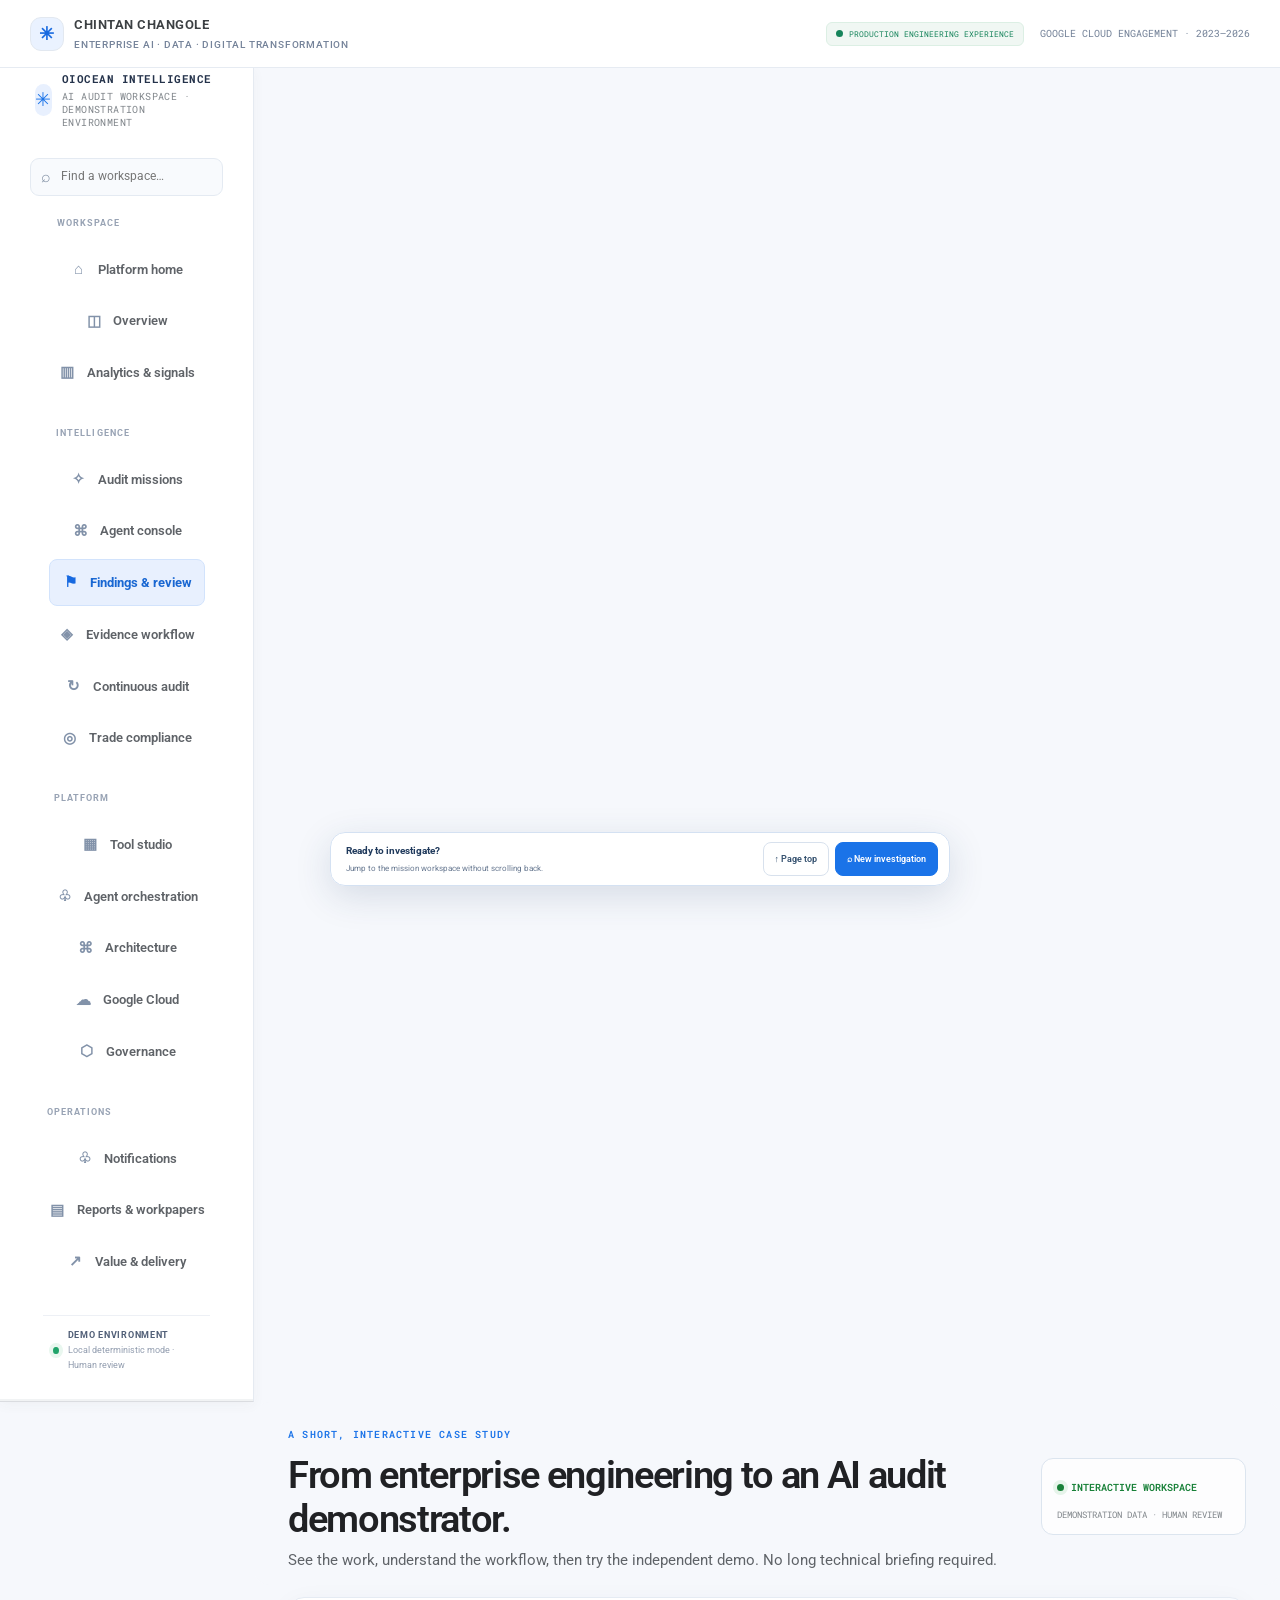
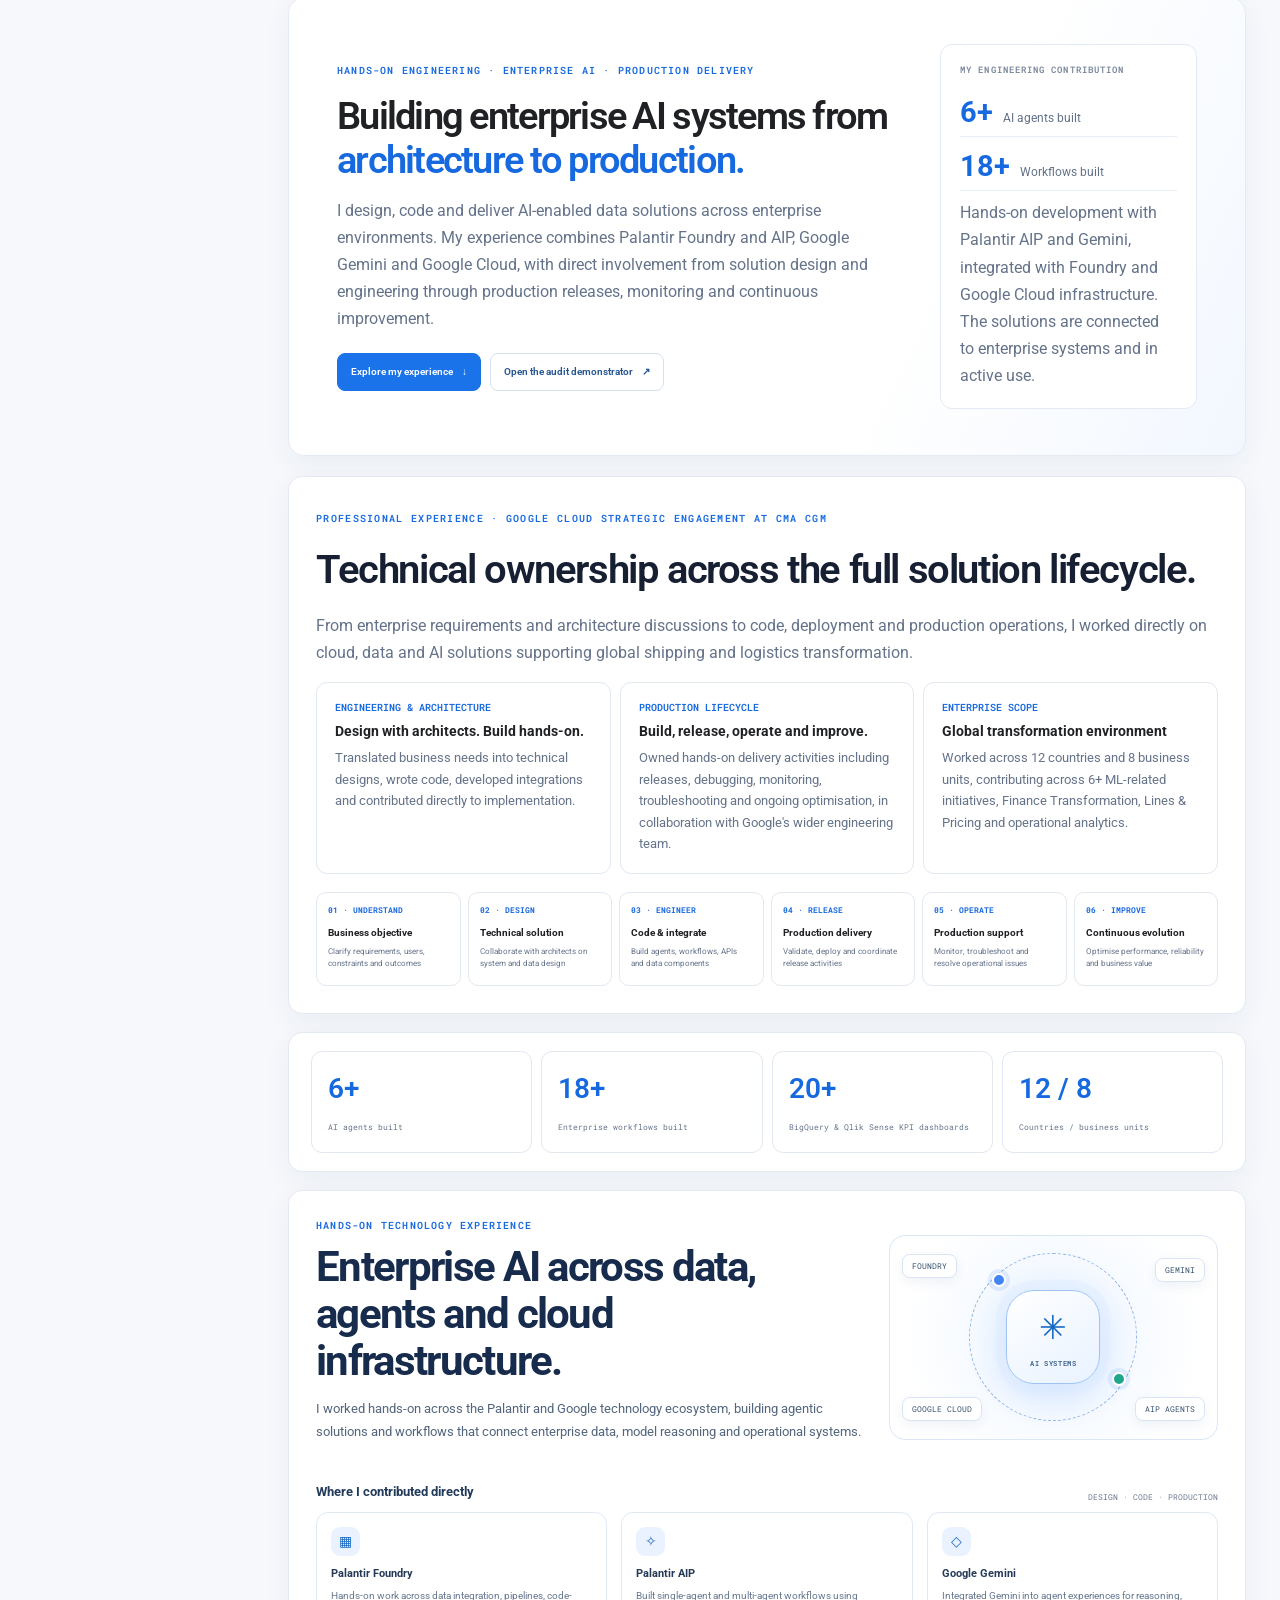
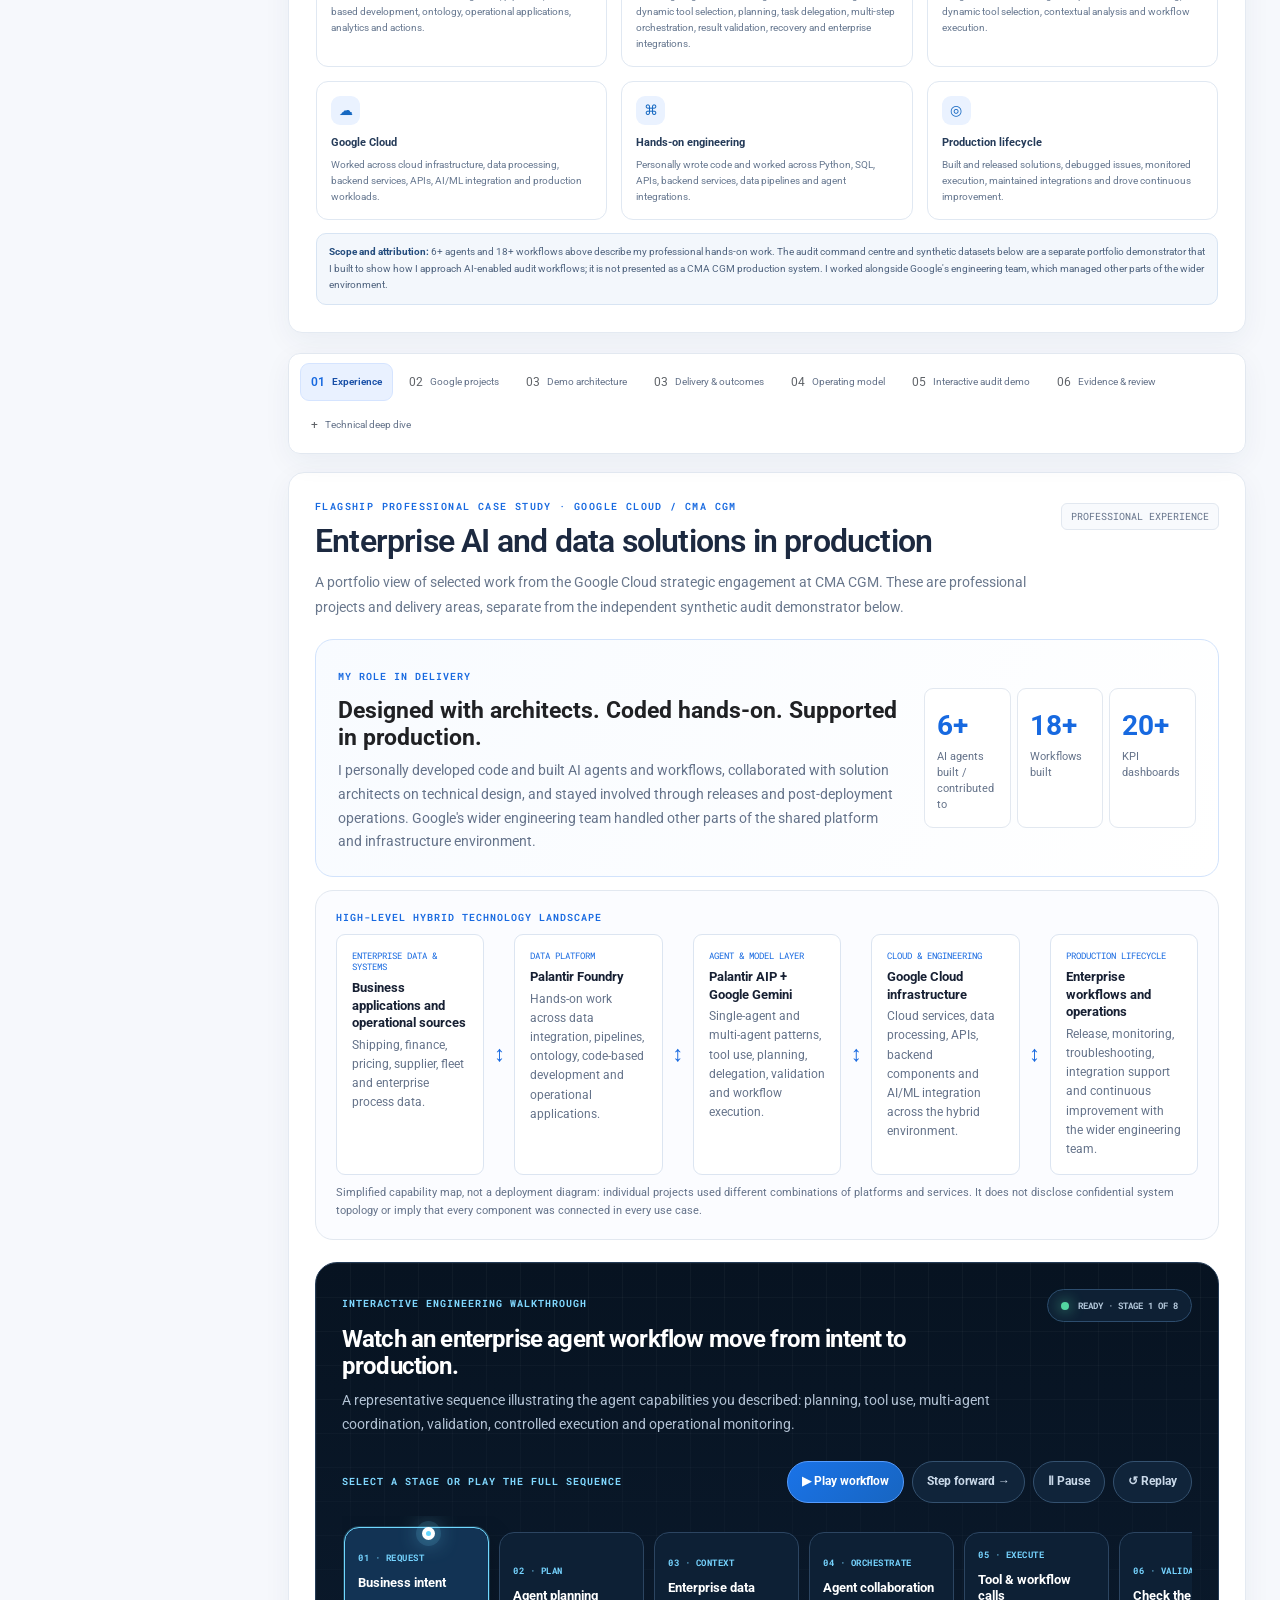
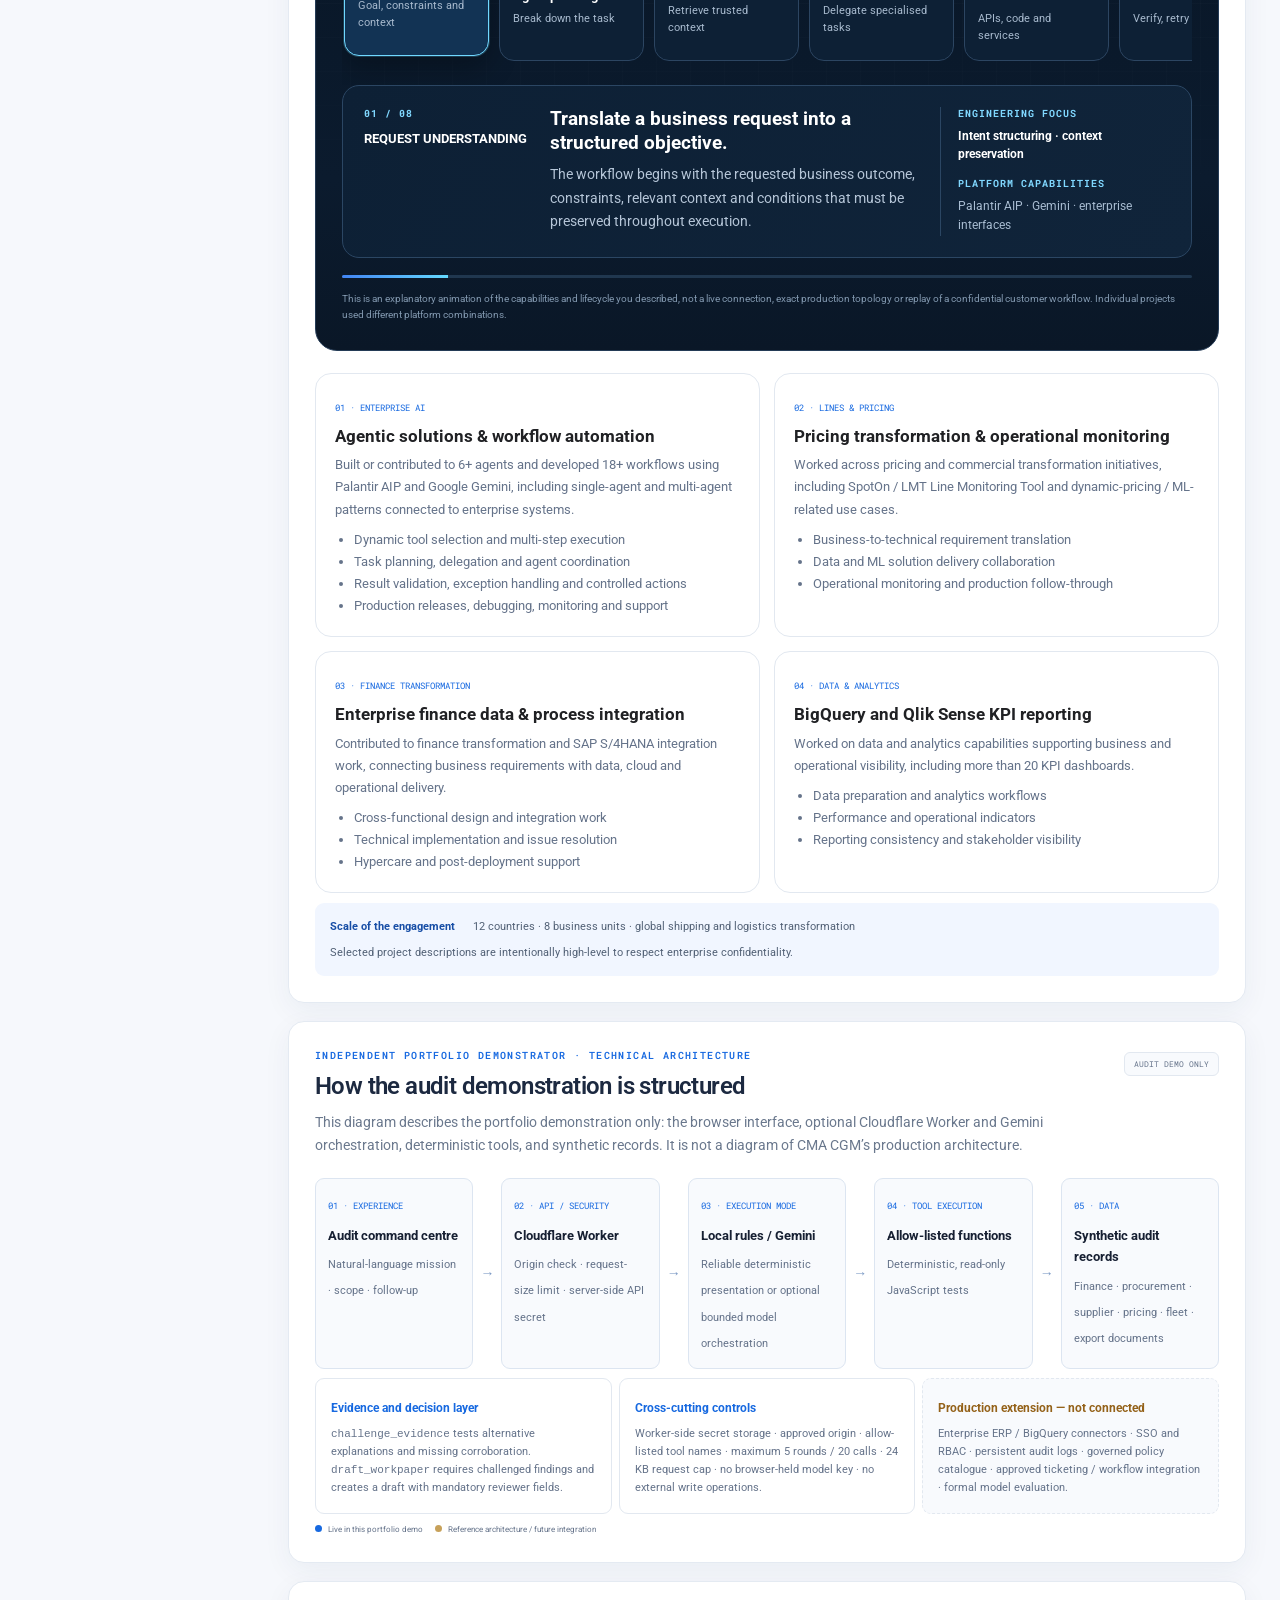
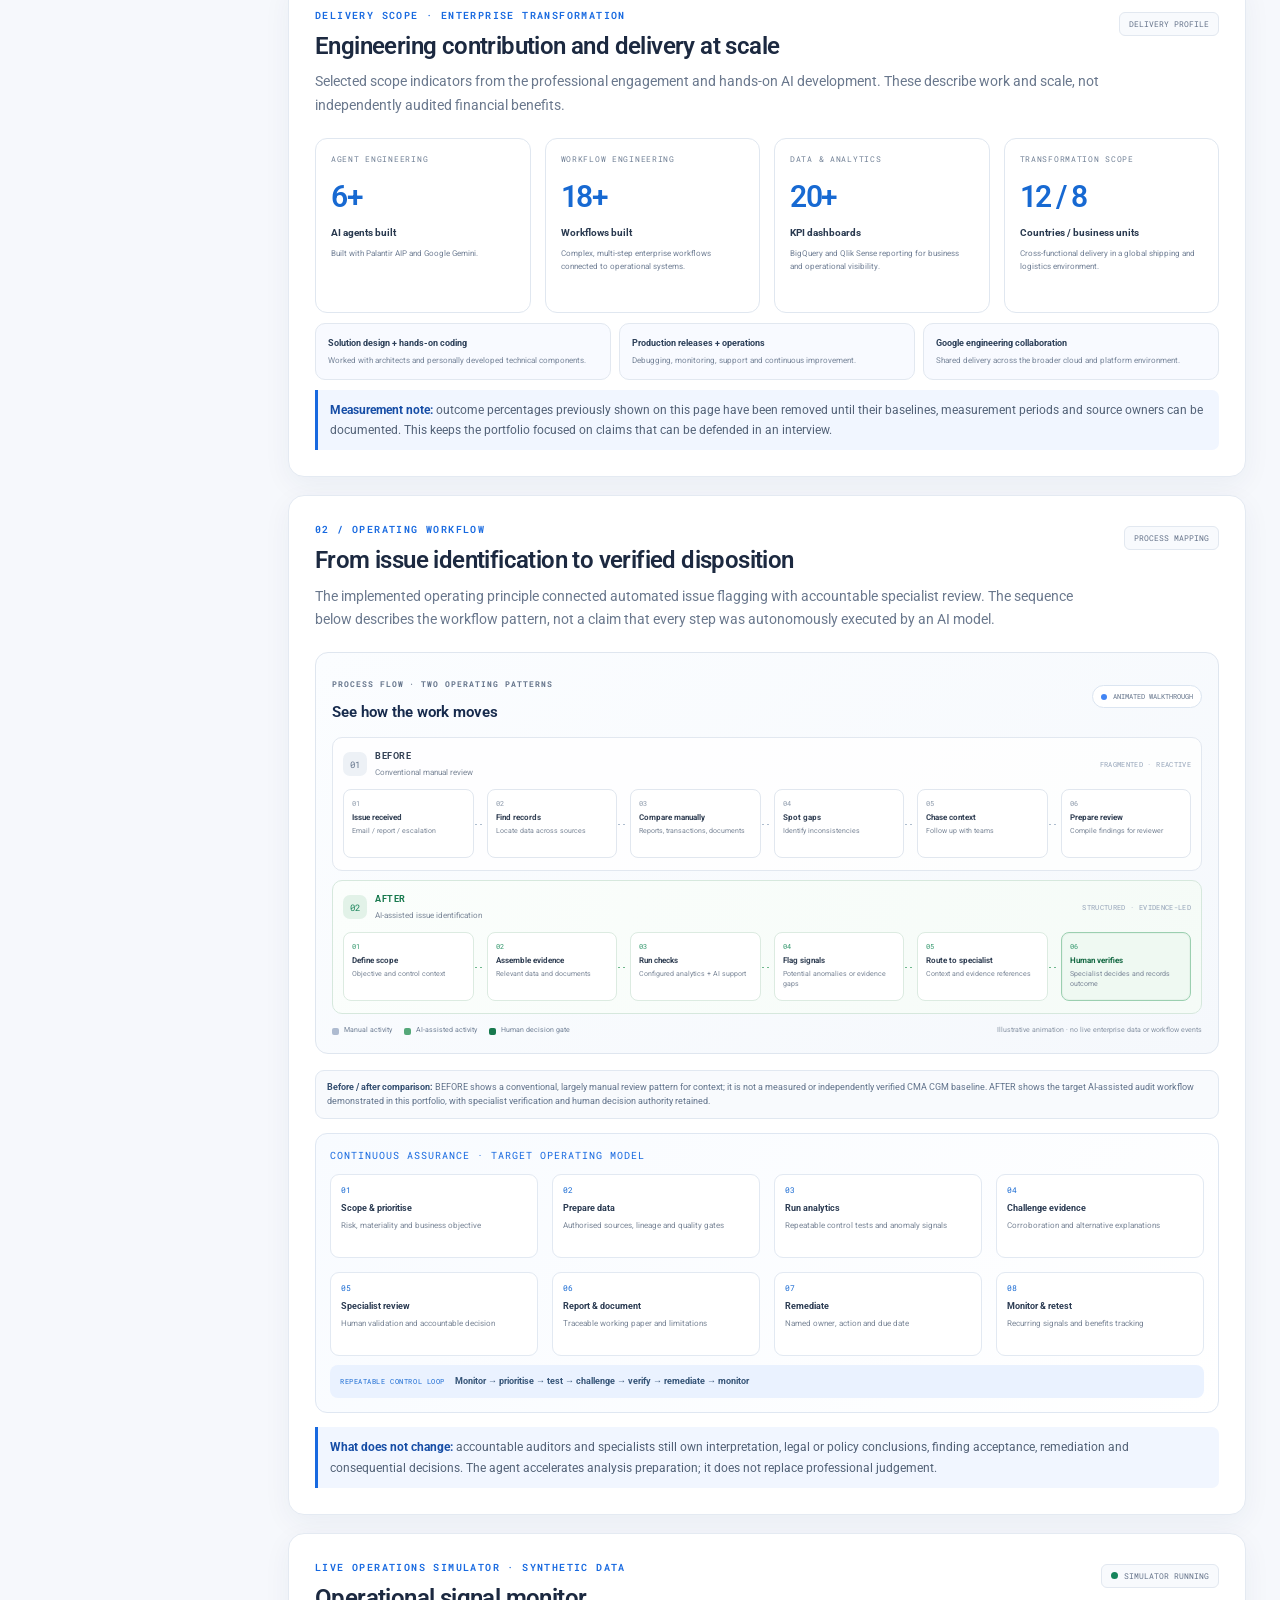
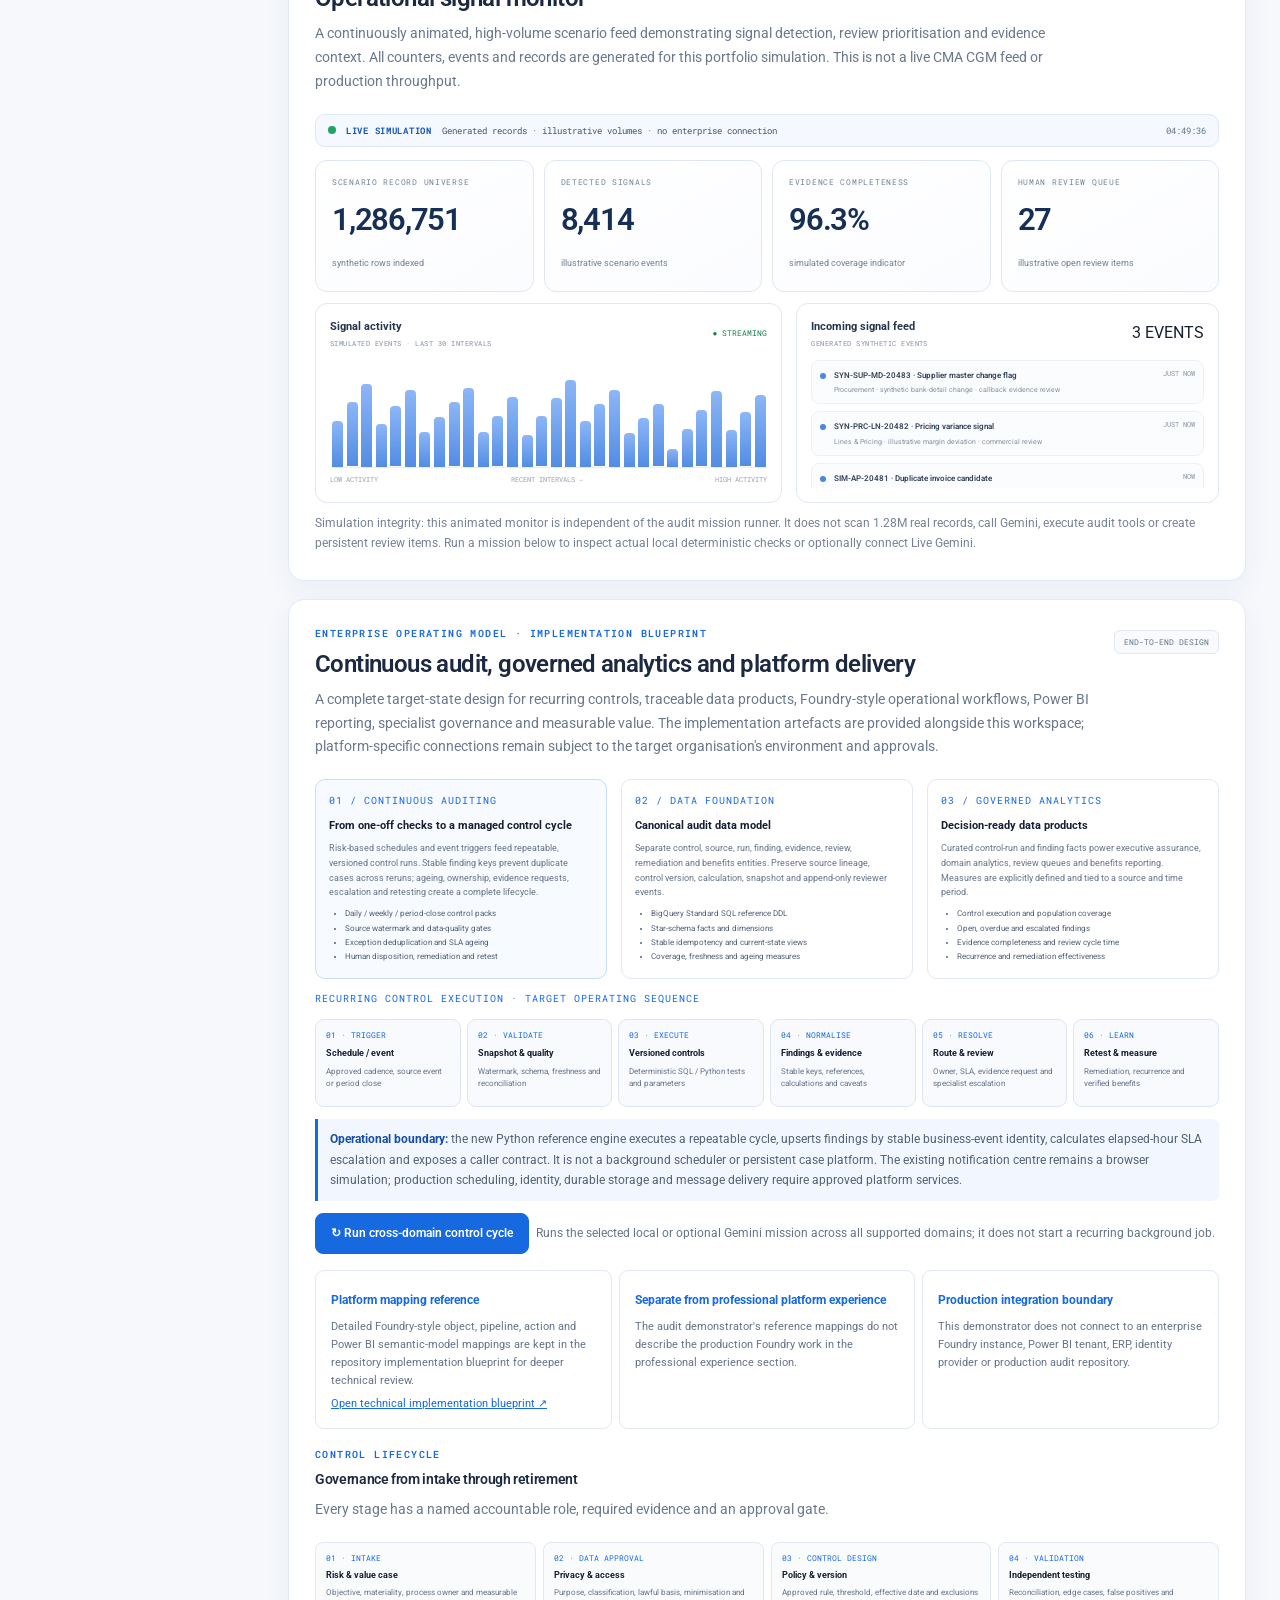
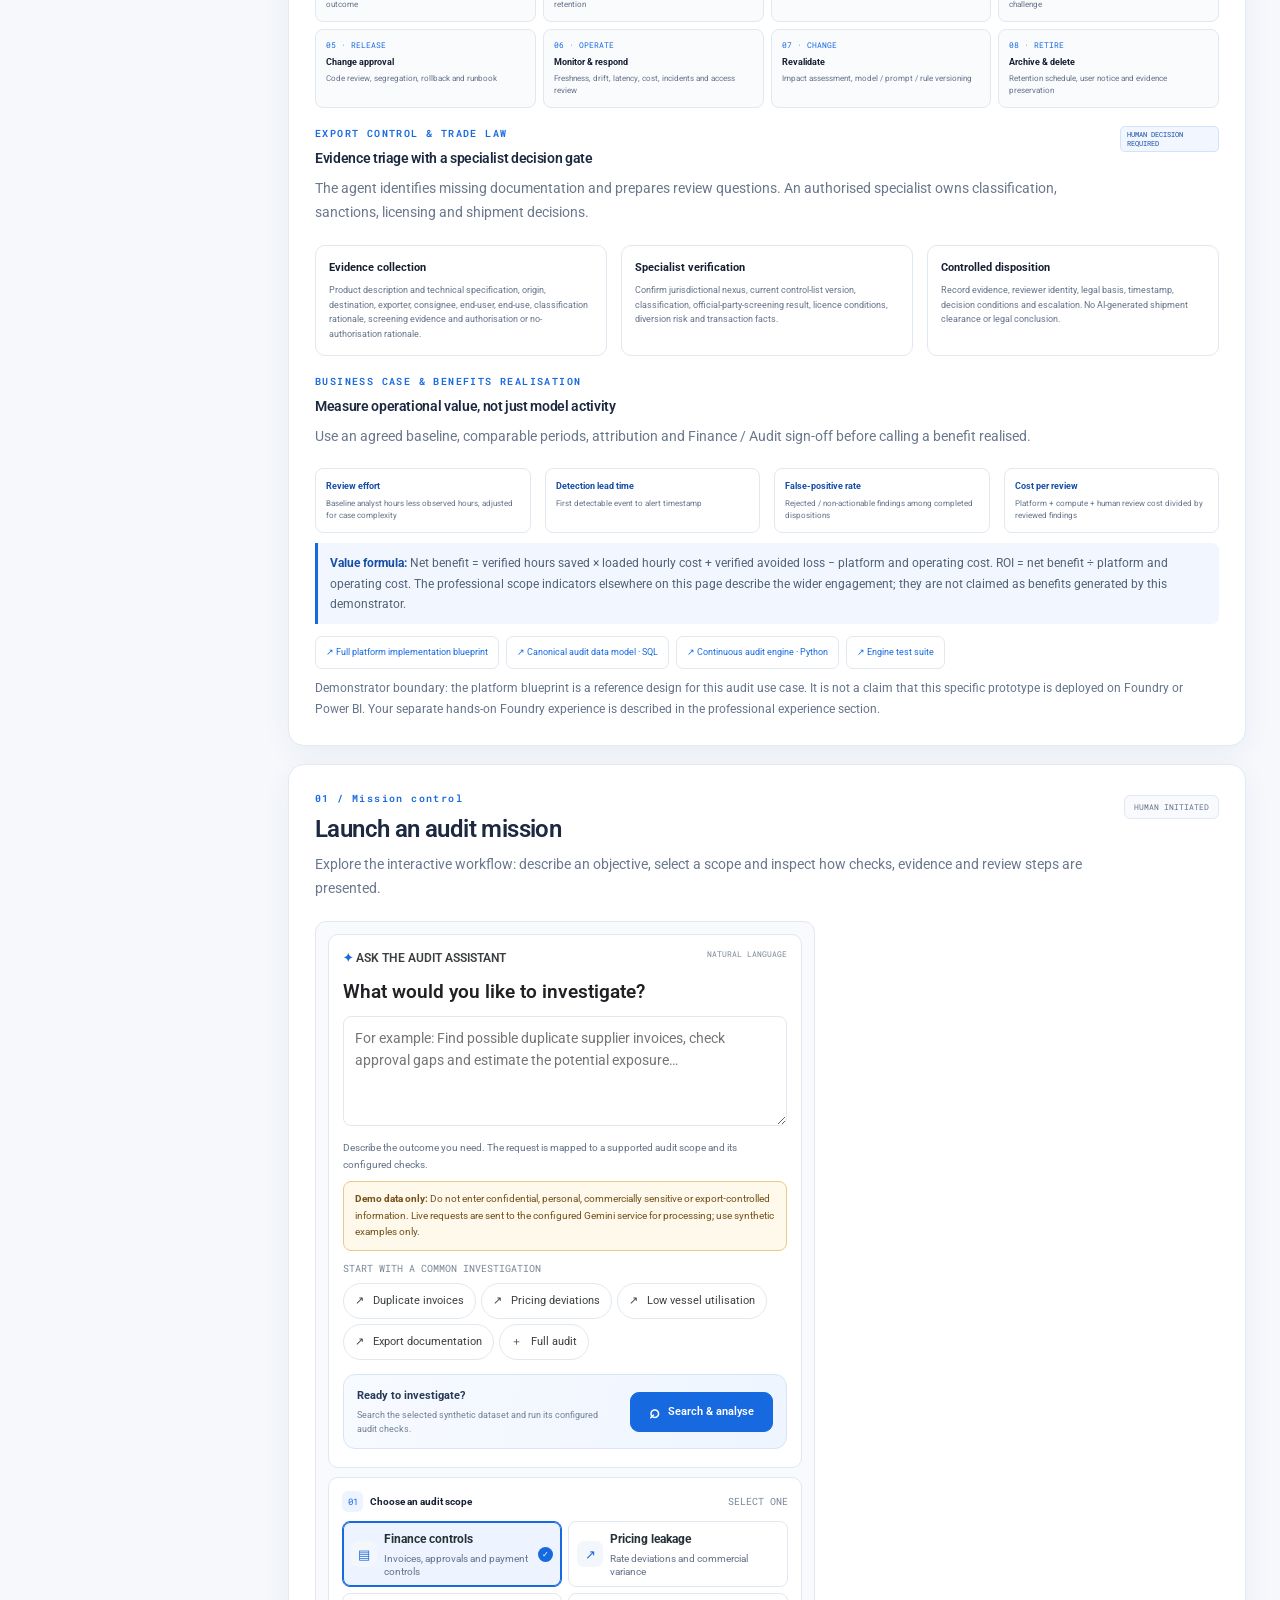
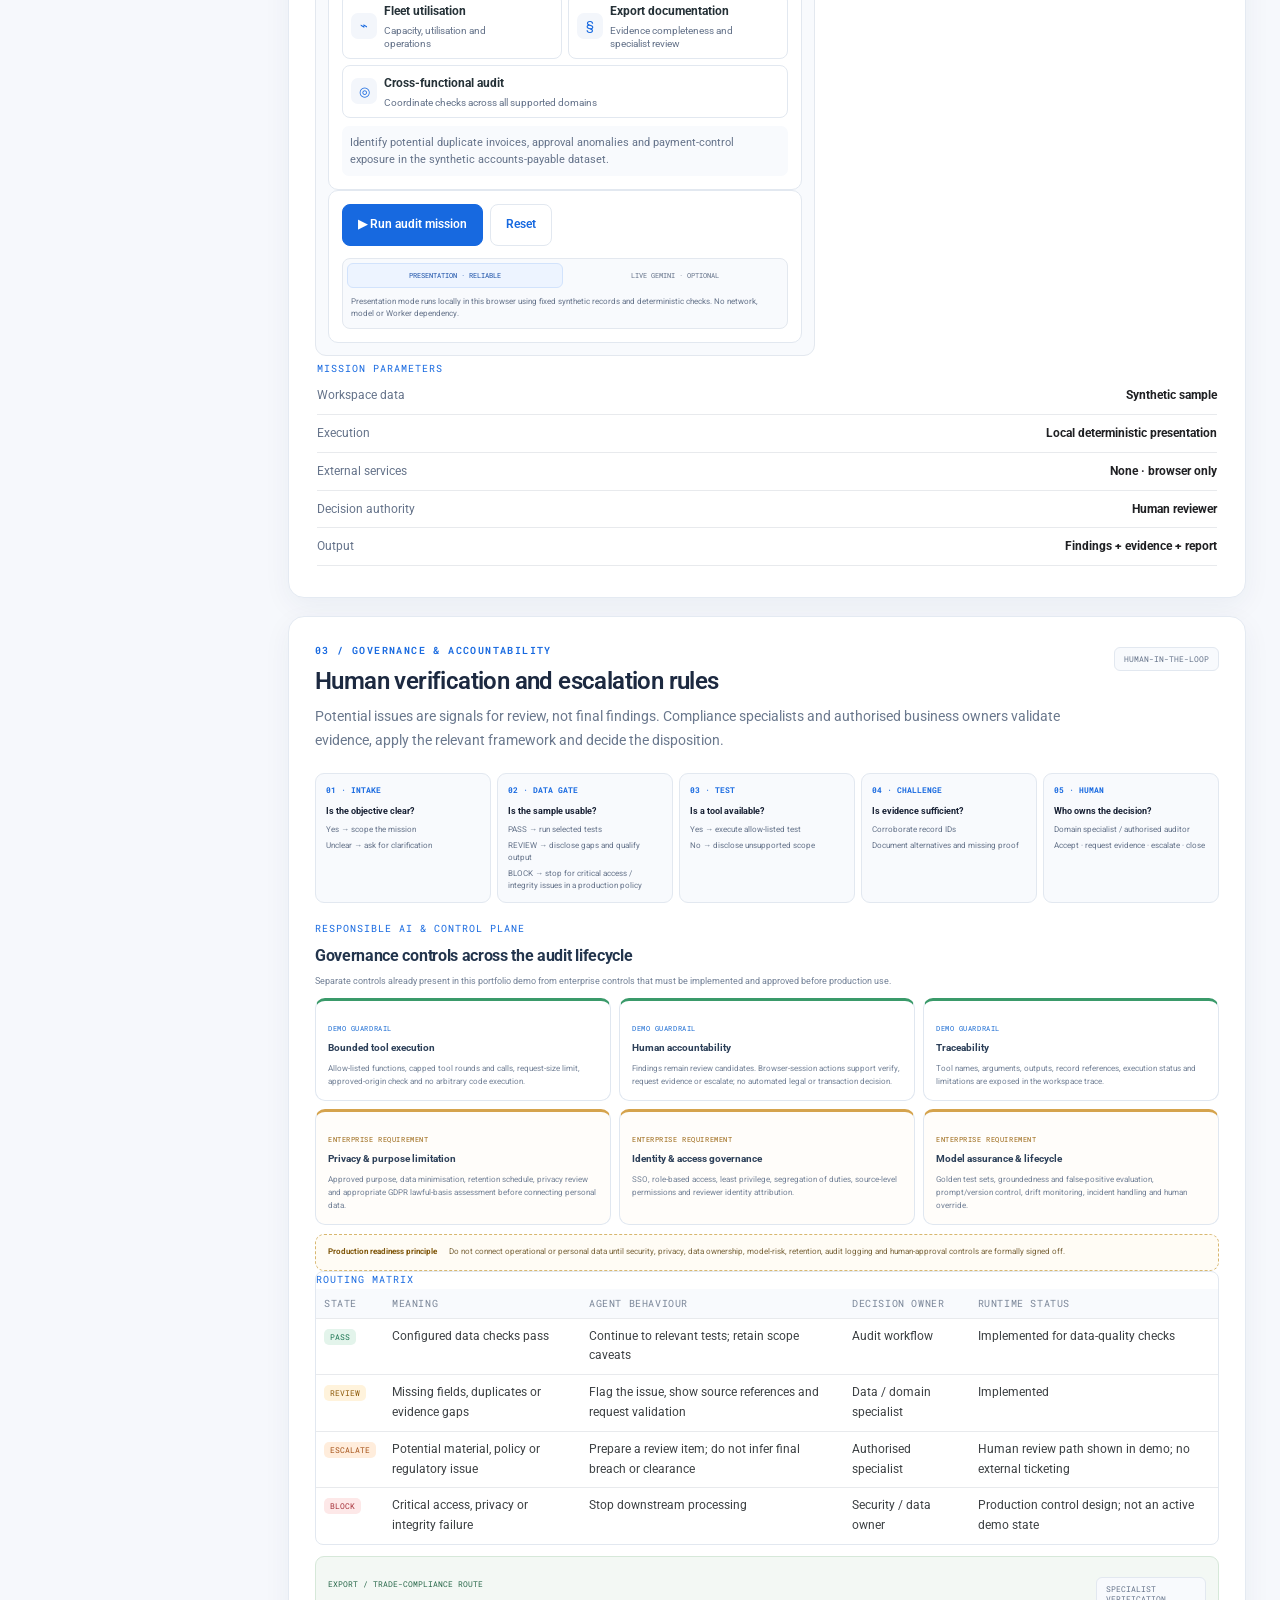
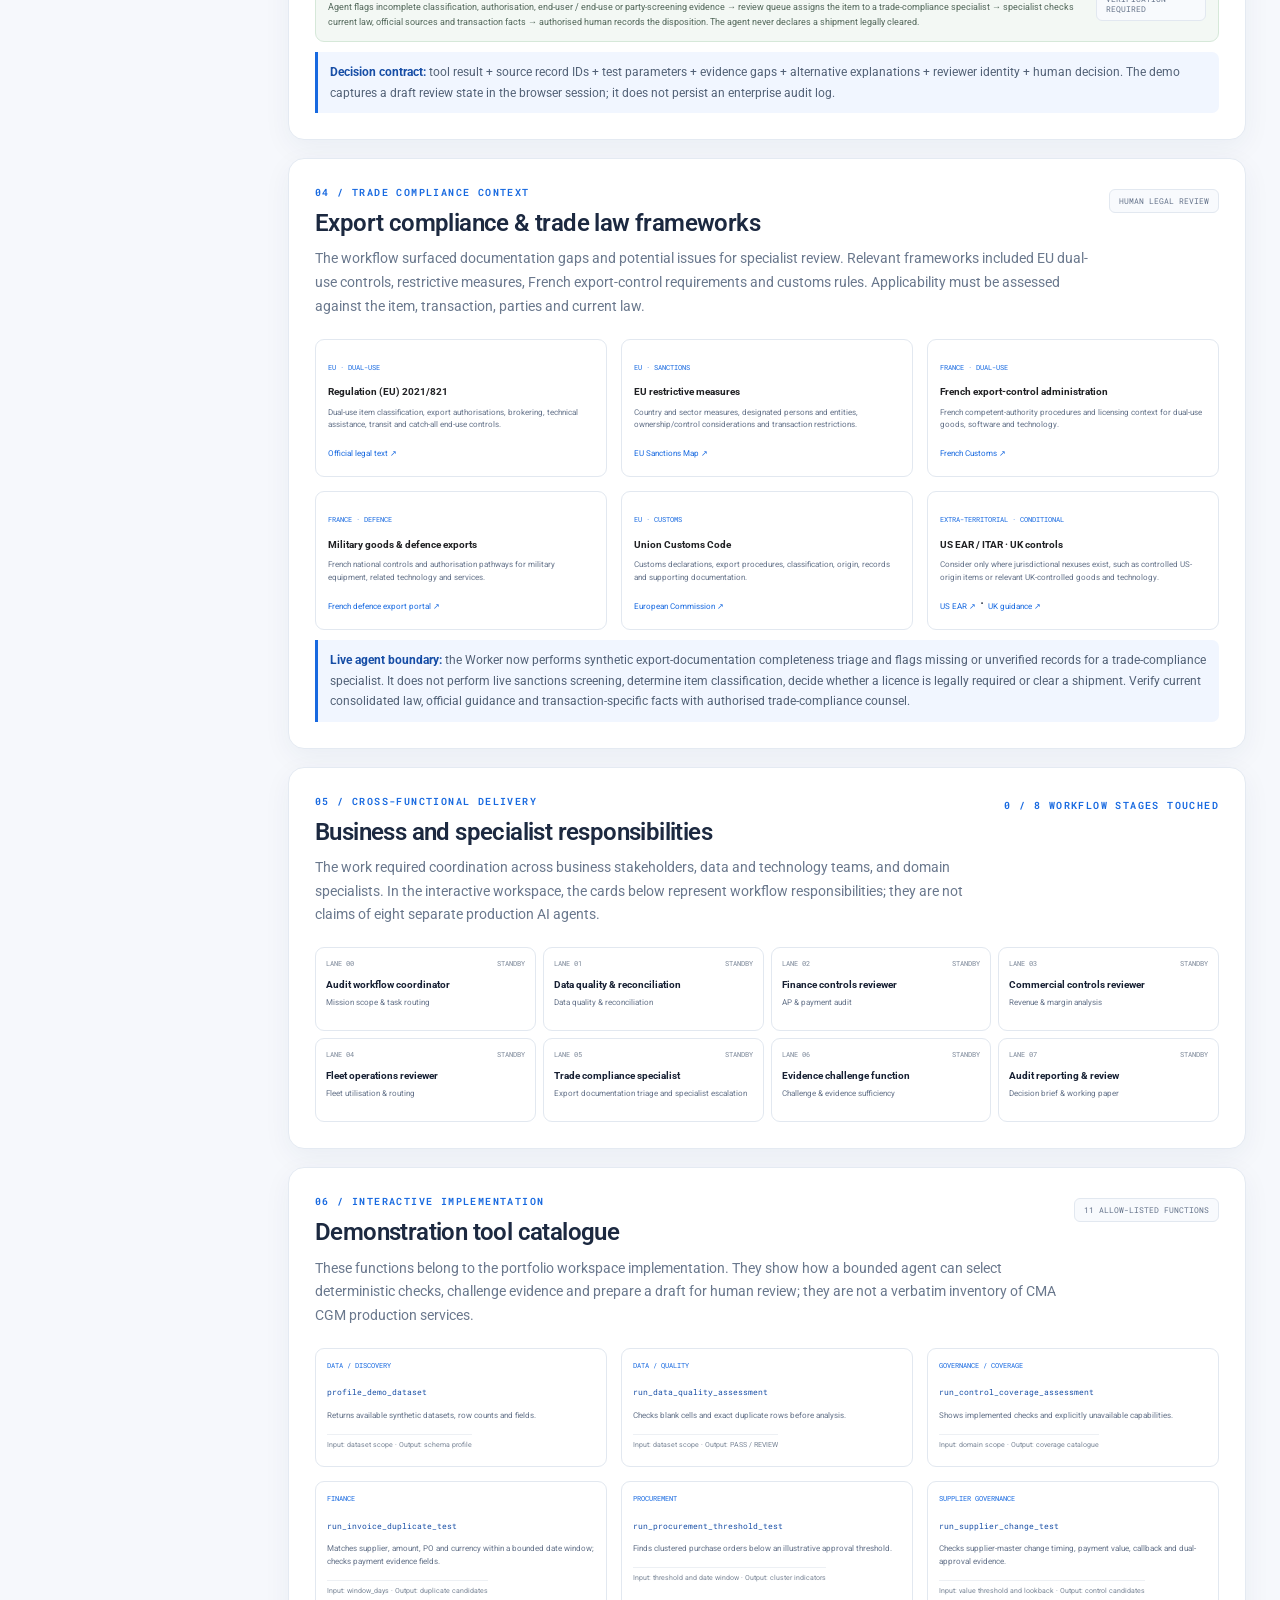
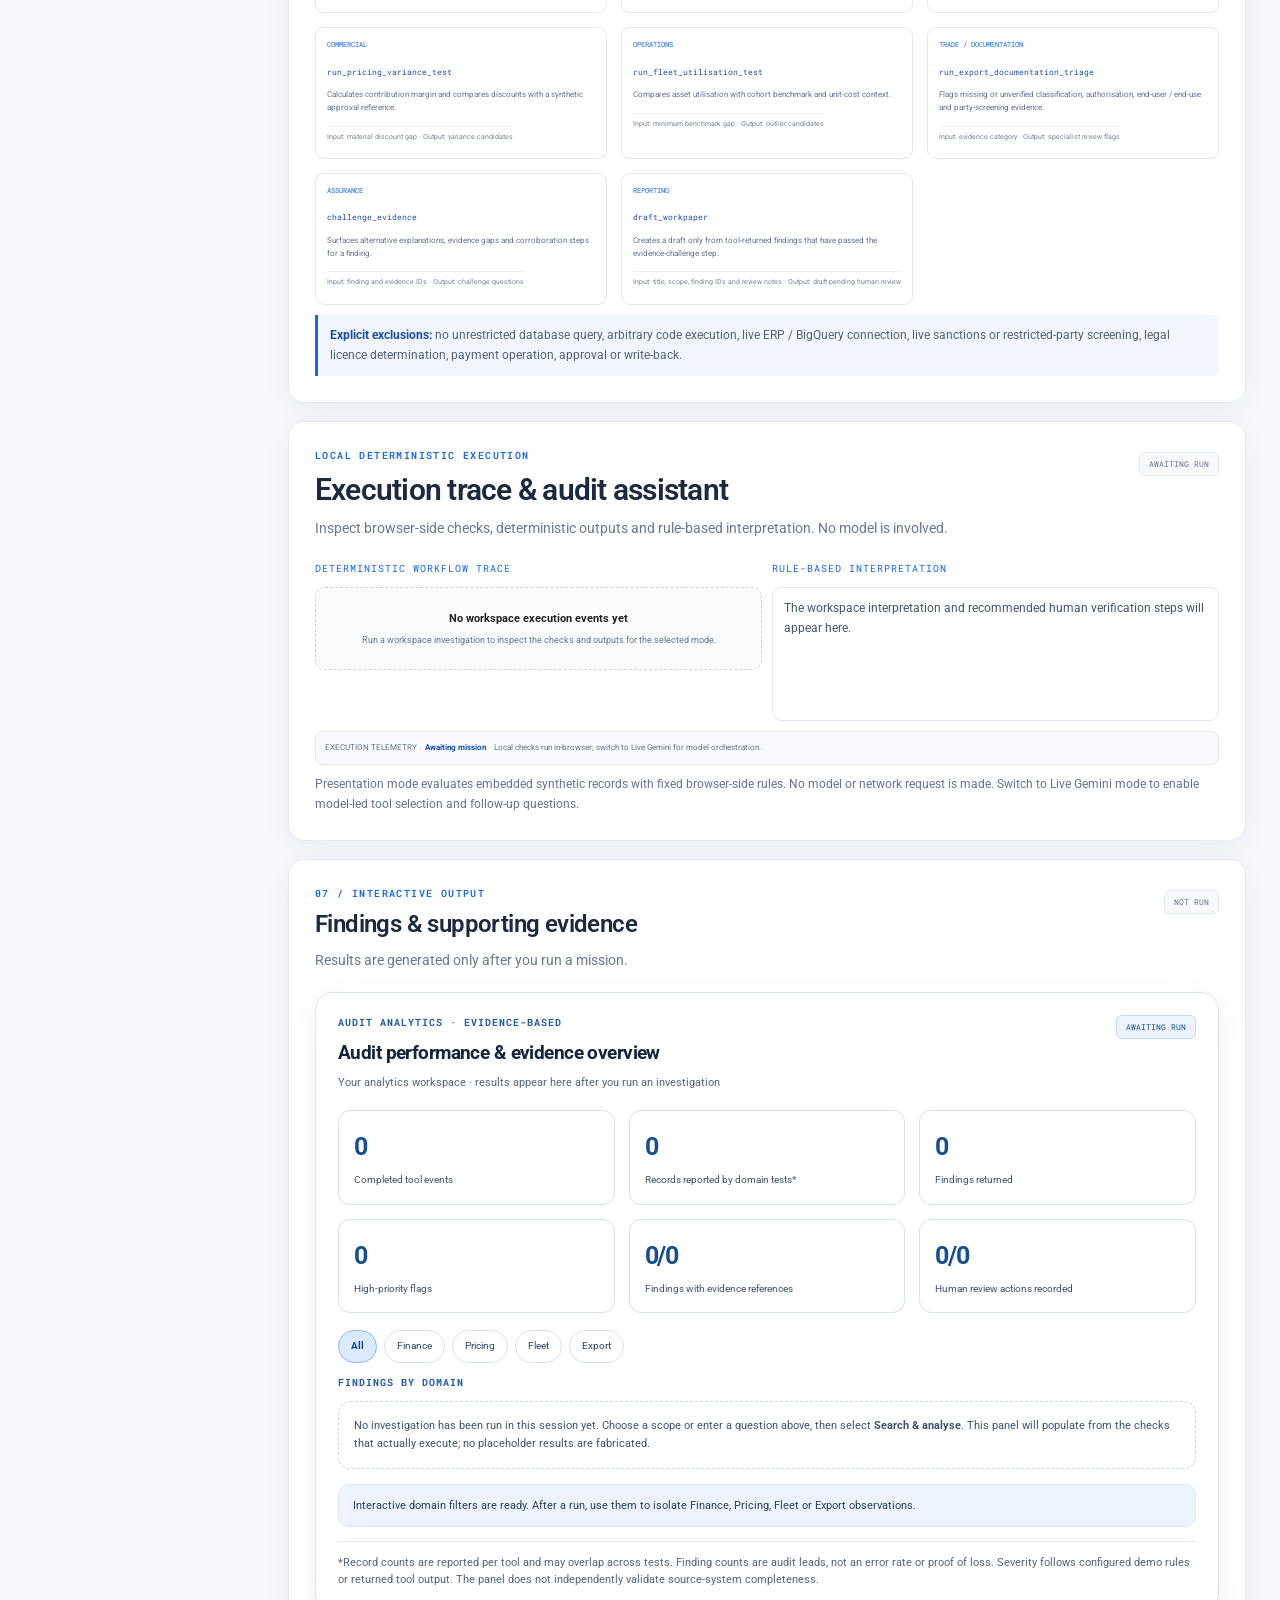
==== commit 402cf687: "Redesign Agentic AI Lab as an enterprise audit intelligence workspace" ====
--- a/agentic-ai-lab/index.html
+++ b/agentic-ai-lab/index.html
@@ -296,22 +296,50 @@
 .hero,.case-intro,.agent-story{scroll-margin-top:80px}
 @media(max-width:760px){.hero{grid-template-columns:1fr}.case-details{grid-template-columns:1fr}.stats{grid-template-columns:repeat(2,minmax(0,1fr))}.layout{grid-template-columns:1fr}.sidebar{position:relative;top:auto;display:flex;flex-wrap:wrap;gap:4px;max-height:none}.side-label{width:100%}.nav{width:auto;flex:1 1 135px}.hero h1{font-size:clamp(36px,9vw,52px)}}
 @media(prefers-reduced-motion:reduce){.hero-link{transition:none}}
-</style></head>
+</style><style id="oiocean-enterprise-workspace-v1">
+:root{--bg:#f6f8fc;--surface:#fff;--soft:#f3f6fb;--line:#e2e8f0;--ink:#172033;--muted:#65738a;--blue:#1769e0;--pale:#edf4ff;--green:#16845b;--shadow:0 8px 28px rgba(27,49,86,.055)}
+html{scroll-padding-top:96px}body{background:#f6f8fc;color:#172033;font-size:15px;line-height:1.62}
+.topbar.shell{max-width:none;height:68px;padding:0 30px;position:sticky;top:0;z-index:100;background:rgba(255,255,255,.94);backdrop-filter:blur(14px);border-bottom:1px solid #e6ebf2;display:flex;align-items:center}
+.brand{font-size:13px;letter-spacing:.04em}.brand .mark{width:34px;height:34px;border-radius:11px;background:#eaf2ff;color:#1769e0}.brand small{font-size:10px;color:#75839a}.topright{font-size:10px;color:#728097;gap:16px}.topright .pill{background:#f0f7f3;color:#16845b;border:1px solid #dcefe4}
+.audit-experience-nav{position:fixed;z-index:90;left:0;top:68px;bottom:0;width:254px;background:#fff;border-right:1px solid #e5eaf1;display:flex;flex-direction:column;overflow-y:auto;box-shadow:5px 0 24px rgba(26,49,82,.025)}
+.audit-experience-nav-inner{display:flex;flex-direction:column;align-items:stretch;gap:17px;padding:21px 13px 12px;min-height:0}
+.audit-nav-context{padding:3px 9px 9px;gap:10px}.audit-nav-mark{width:32px;height:32px;border-radius:10px;background:#eaf2ff;color:#1769e0;display:grid;place-items:center;font-size:18px}.audit-nav-context b{font-size:11px;letter-spacing:.07em;color:#25334b}.audit-nav-context small{font-size:9px;line-height:1.4;color:#8995a8;letter-spacing:.04em}
+.workspace-search{height:38px;margin:0 4px;border:1px solid #e4eaf2;background:#f8fafd;border-radius:9px;display:flex;align-items:center;padding:0 10px;gap:8px;color:#8290a4}.workspace-search input{border:0;outline:0;background:transparent;width:100%;font-size:12px;color:#25334b}
+.workspace-nav-group{display:flex;flex-direction:column;gap:5px}.workspace-nav-label{padding:0 11px;color:#98a3b4;font-size:9px;letter-spacing:.12em;font-weight:700}
+.audit-nav-links{display:flex;flex-direction:column;align-items:stretch;gap:2px;flex-wrap:nowrap}.audit-nav-links a{display:flex;align-items:center;gap:11px;min-height:36px;padding:7px 11px;border-radius:8px;color:#59677d;font-size:12px;font-weight:500;text-decoration:none;border:0;white-space:normal;transition:background .15s,color .15s}.audit-nav-links a span{width:17px;text-align:center;color:#8292a9;font-size:15px}.audit-nav-links a:hover{background:#f4f7fc;color:#1769e0}.audit-nav-links a.active{background:#edf4ff;color:#155fc7;font-weight:700}.audit-nav-links a.active span{color:#1769e0}
+.workspace-nav-footer{margin:auto 17px 16px;padding:12px 10px;border-top:1px solid #edf0f5;display:flex;align-items:center;gap:9px;font-size:10px;color:#617087}.workspace-nav-footer b{display:block;font-size:9px;letter-spacing:.08em;color:#526078}.workspace-nav-footer small{display:block;font-size:9px;color:#929daf}.workspace-live-dot{width:7px;height:7px;border-radius:50%;background:#21a36a;box-shadow:0 0 0 4px #e9f7ef}
+.audit-nav-progress{height:2px;position:absolute;bottom:0;left:0;right:0;background:#f0f3f8}.audit-nav-progress i{display:block;height:100%;background:#1769e0}
+.audit-experience-intro.shell{max-width:none;margin:0 0 0 254px;padding:18px 34px 12px;background:#f6f8fc;border:0;display:flex;align-items:center;justify-content:space-between;gap:20px}.audit-experience-intro h2{font-size:19px;letter-spacing:-.02em;margin:2px 0 3px}.audit-experience-intro p{font-size:12px;color:#6d7b90;margin:0}.audit-intro-kicker{font-size:9px;letter-spacing:.12em;color:#1769e0}.audit-intro-status{border:1px solid #e2e9f2;background:#fff;border-radius:10px;padding:9px 13px;white-space:nowrap}.audit-intro-status b{font-size:9px;color:#526078}.audit-intro-status small{font-size:8px;color:#97a2b2}
+main.shell{max-width:none;margin:0 0 0 254px;padding:12px 34px 60px}
+.hero{border:1px solid #e5ebf3;border-radius:16px;background:linear-gradient(115deg,#fff 0%,#fff 65%,#f2f7ff 100%);padding:32px 36px;margin:0 0 20px;box-shadow:var(--shadow);grid-template-columns:minmax(0,1.65fr) minmax(220px,.75fr);gap:28px}.hero h1{font-size:clamp(28px,3vw,40px);line-height:1.14;letter-spacing:-.045em;max-width:760px}.hero p{font-size:14px;max-width:790px;color:#64738a}.hero-note{border:1px solid #e3eaf4;background:#fff;border-radius:12px;padding:19px;box-shadow:none}.hero-note>strong{font-size:9px;letter-spacing:.12em;color:#7a879a}.hero-note-stat b{font-size:29px;color:#1769e0}.hero-note-stat span{font-size:12px;color:#627188}
+.case-intro,.stats,.agent-story,.panel{border-radius:14px;border:1px solid #e4eaf2;background:#fff;box-shadow:var(--shadow);margin-bottom:18px}.panel{padding:25px 27px}.panel-head h2{font-size:22px;letter-spacing:-.025em}.panel-head p,.panel>p{color:#6a788d}.case-intro{padding:27px}.stats{padding:18px 22px}.agent-story{padding:27px}.panel-head{margin-bottom:18px}.panel-head h2{color:#1c2940}.eyebrow,.case-kicker{color:#1769e0}
+.capability-grid,.google-project-grid,.value-grid,.lifecycle-grid,.enterprise-grid,.measure-grid,.workspace-grid,.reg-grid,.tool-grid,.result-grid,.analytics-grid,.notify-layout,.sim-grid{gap:14px}
+.panel table th{font-size:10px;letter-spacing:.06em;color:#7b8799}.panel table td{font-size:12px}
+.primary{background:#1769e0;border-radius:8px;box-shadow:none}.secondary{border-radius:8px}.pill,.badge{border-radius:6px}
+section[id]{scroll-margin-top:88px}.foot{margin-top:28px;color:#98a3b3}.toast{z-index:150}
+@media(max-width:1100px){.audit-experience-nav{width:220px}.audit-experience-intro.shell,main.shell{margin-left:220px}.hero{grid-template-columns:1fr}.topright>span:last-child{display:none}}
+@media(max-width:760px){.topbar.shell{height:60px;padding:0 16px}.audit-experience-nav{position:sticky;top:60px;width:100%;height:auto;max-height:none;bottom:auto;border-right:0;border-bottom:1px solid #e5eaf1;overflow:visible}.audit-experience-nav-inner{padding:9px 12px;gap:8px}.audit-nav-context,.workspace-search,.workspace-nav-footer,.workspace-nav-label{display:none}.workspace-nav-group{display:block}.audit-nav-links{flex-direction:row;overflow-x:auto;gap:5px;padding-bottom:3px}.audit-nav-links a{white-space:nowrap;min-height:34px;padding:7px 10px}.audit-nav-links a span{display:none}.audit-experience-intro.shell,main.shell{margin-left:0;padding-left:16px;padding-right:16px}.audit-experience-intro.shell{padding-top:14px;display:block}.audit-intro-status{display:none}.hero{padding:24px 20px}.panel{padding:19px}.topright .pill{display:none}}
+</style>
+</head>
 <body>
 <header class="topbar shell"><div class="brand"><div class="mark">✳</div><div>CHINTAN CHANGOLE<small>ENTERPRISE AI · DATA · DIGITAL TRANSFORMATION</small></div></div><div class="topright"><span class="pill"><i class="dot"></i>PRODUCTION ENGINEERING EXPERIENCE</span><span>GOOGLE CLOUD ENGAGEMENT · 2023—2026</span></div></header>
 <nav class="audit-experience-nav" aria-label="Audit solution experience">
   <div class="audit-experience-nav-inner">
-    <div class="audit-nav-context"><span class="audit-nav-mark">✳</span><span><b>AUDIT SOLUTION EXPERIENCE</b><small>8 INTERACTIVE VIEWS · ONE CONNECTED STORY</small></span></div>
-    <div class="audit-nav-links">
-      <a href="#enterprise-agent-journey" data-audit-nav="journey">01&nbsp; End-to-end journey</a>
-      <a href="#overview" data-audit-nav="demo">02&nbsp; Live demo</a>
-      <a href="#architecture" data-audit-nav="architecture">03&nbsp; Architecture</a>
-      <a href="#enterprise-operating-model" data-audit-nav="control">04&nbsp; Control plane</a>
-      <a href="#telemetry" data-audit-nav="reliability">05&nbsp; Reliability lab</a>
-      <a href="#process" data-audit-nav="requirements">06&nbsp; Requirements</a>
-      <a href="#google-projects" data-audit-nav="cloud">07&nbsp; Google Cloud</a>
-      <a href="#value" data-audit-nav="delivery">08&nbsp; Delivery</a>
-    </div>
+    <div class="audit-nav-context"><span class="audit-nav-mark">✳</span><span><b>OIOCEAN INTELLIGENCE</b><small>AI AUDIT WORKSPACE · DEMONSTRATION ENVIRONMENT</small></span></div>
+    <label class="workspace-search"><span>⌕</span><input id="workspaceNavSearch" type="search" placeholder="Find a workspace…" aria-label="Find a workspace"></label>
+    <div class="workspace-nav-group"><small class="workspace-nav-label">WORKSPACE</small><div class="audit-nav-links">
+      <a href="#professional-experience" data-audit-nav="home"><span>⌂</span> Platform home</a><a href="#enterprise-agent-journey" data-audit-nav="overview"><span>◫</span> Overview</a><a href="#telemetry" data-audit-nav="analytics"><span>▥</span> Analytics &amp; signals</a>
+    </div></div>
+    <div class="workspace-nav-group"><small class="workspace-nav-label">INTELLIGENCE</small><div class="audit-nav-links">
+      <a href="#overview" data-audit-nav="missions"><span>✧</span> Audit missions</a><a href="#execution" data-audit-nav="console"><span>⌘</span> Agent console</a><a href="#findings" data-audit-nav="findings"><span>⚑</span> Findings &amp; review</a><a href="#process" data-audit-nav="evidence"><span>◈</span> Evidence workflow</a><a href="#enterprise-operating-model" data-audit-nav="continuous"><span>↻</span> Continuous audit</a><a href="#regulatory" data-audit-nav="compliance"><span>◎</span> Trade compliance</a>
+    </div></div>
+    <div class="workspace-nav-group"><small class="workspace-nav-label">PLATFORM</small><div class="audit-nav-links">
+      <a href="#tool-catalogue" data-audit-nav="tools"><span>▦</span> Tool studio</a><a href="#workforce" data-audit-nav="agents"><span>♧</span> Agent orchestration</a><a href="#architecture" data-audit-nav="architecture"><span>⌘</span> Architecture</a><a href="#google-projects" data-audit-nav="cloud"><span>☁</span> Google Cloud</a><a href="#decision-map" data-audit-nav="governance"><span>⬡</span> Governance</a>
+    </div></div>
+    <div class="workspace-nav-group"><small class="workspace-nav-label">OPERATIONS</small><div class="audit-nav-links">
+      <a href="#notifications" data-audit-nav="notifications"><span>♧</span> Notifications</a><a href="#report" data-audit-nav="reports"><span>▤</span> Reports &amp; workpapers</a><a href="#value" data-audit-nav="delivery"><span>↗</span> Value &amp; delivery</a>
+    </div></div>
+    <div class="workspace-nav-footer"><span class="workspace-live-dot"></span><span><b>DEMO ENVIRONMENT</b><small>Local deterministic mode · Human review</small></span></div>
   </div>
   <div class="audit-nav-progress"><i id="auditNavProgress"></i></div>
 </nav>
@@ -1078,4 +1106,13 @@
 </style>
 </style>
 
+<script id="oiocean-workspace-navigation">
+(function(){
+ const nav=document.querySelector('.audit-experience-nav');
+ const search=document.getElementById('workspaceNavSearch');
+ if(search){search.addEventListener('input',function(){const q=this.value.trim().toLowerCase();nav.querySelectorAll('.audit-nav-links a').forEach(a=>{a.style.display=!q||a.textContent.toLowerCase().includes(q)?'flex':'none';});nav.querySelectorAll('.workspace-nav-group').forEach(g=>{g.style.display=[...g.querySelectorAll('a')].some(a=>a.style.display!=='none')?'':'none';});});}
+ const labels={home:'Platform home',overview:'Overview',analytics:'Analytics & signals',missions:'Audit missions',console:'Agent console',findings:'Findings & review',evidence:'Evidence workflow',continuous:'Continuous audit',compliance:'Trade compliance',tools:'Tool studio',agents:'Agent orchestration',architecture:'Architecture',cloud:'Google Cloud',governance:'Governance',notifications:'Notifications',reports:'Reports & workpapers',delivery:'Value & delivery'};
+ nav?.querySelectorAll('[data-audit-nav]').forEach(a=>a.setAttribute('title',labels[a.dataset.auditNav]||'Open workspace'));
+})();
+</script>
 </body></html>
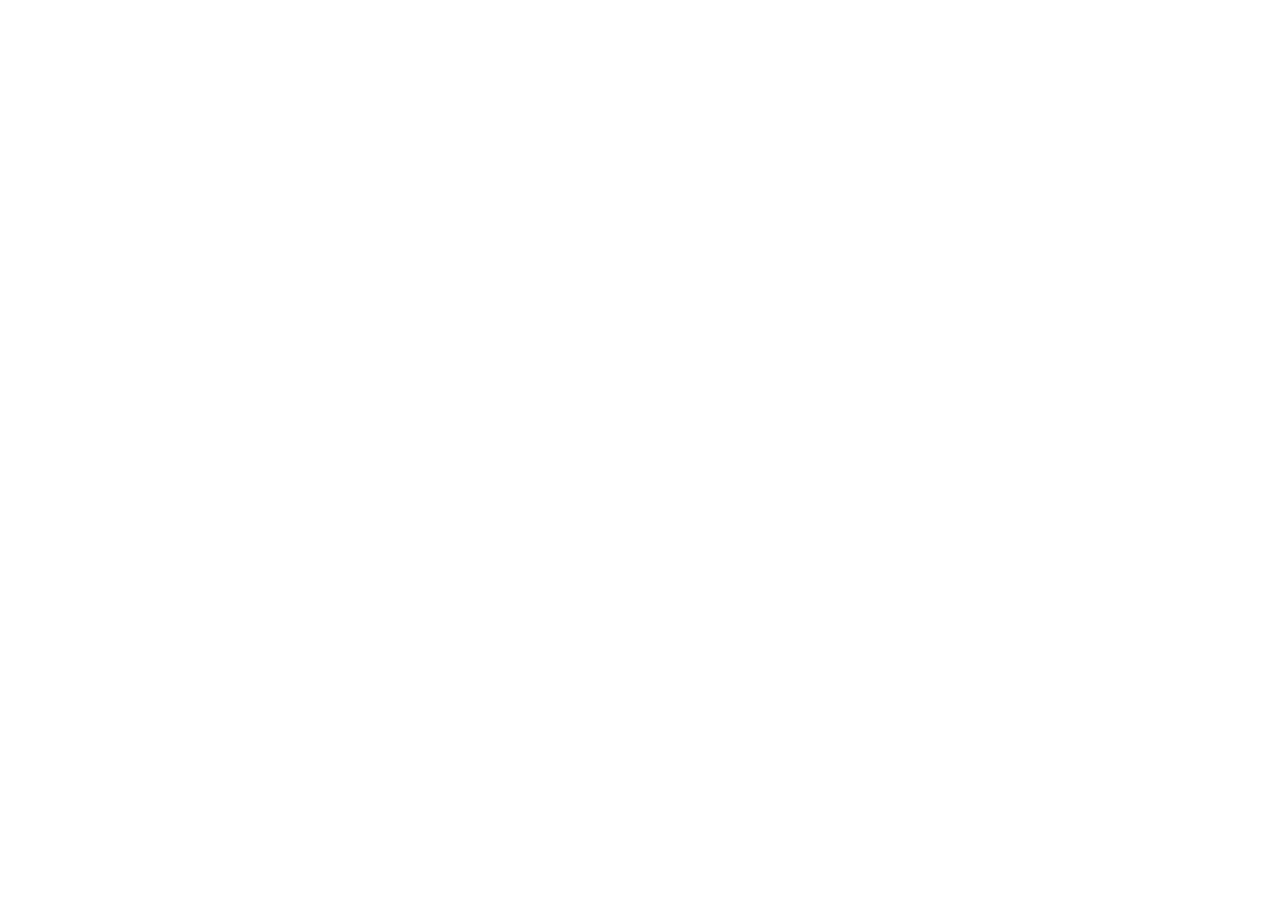
==== commit d4dd652c: "Redirect Agentic AI Lab to Audit Intelligence Platform" ====
--- a/agentic-ai-lab/index.html
+++ b/agentic-ai-lab/index.html
@@ -1,1118 +1,21 @@
 <!doctype html>
 <html lang="en">
 <head>
-<meta charset="utf-8">
-<meta name="viewport" content="width=device-width,initial-scale=1">
-<meta name="theme-color" content="#f7f8fa">
-<title>Enterprise AI Engineering &amp; Digital Transformation | Chintan Changole</title>
-<meta name="description" content="Hands-on enterprise AI engineering and digital transformation: Palantir Foundry, Palantir AIP, Google Gemini and Google Cloud, with production agents, workflows and an interactive audit demonstrator.">
-<style>
-
-@import url('https://fonts.googleapis.com/css2?family=Google+Sans:wght@400;500;600;700&family=Roboto:wght@400;500;700&family=Roboto+Mono:wght@400;500&display=swap');
-:root{color-scheme:light;--bg:#f8fafd;--surface:#fff;--soft:#f1f3f4;--line:#dadce0;--ink:#202124;--muted:#5f6368;--subtle:#80868b;--blue:#1a73e8;--pale:#e8f0fe;--green:#188038;--amber:#b06000;--red:#d93025;--shadow:0 1px 2px #3c404310,0 2px 6px #3c40430a}
-*{box-sizing:border-box}html{scroll-behavior:smooth;scroll-padding-top:80px;background:var(--bg)}body{margin:0;background:var(--bg);color:var(--ink);font:14px/1.55 "Google Sans",Roboto,Arial,sans-serif}button,input,textarea,select{font:inherit}button{cursor:pointer}a{color:var(--blue)}.shell{max-width:1460px;margin:auto;padding:0 26px}
-.topbar{height:64px;position:sticky;top:0;z-index:50;display:flex;align-items:center;justify-content:space-between;gap:16px;padding:0 max(26px,calc((100vw - 1408px)/2));background:#ffffffef;border-bottom:1px solid var(--line);backdrop-filter:blur(12px)}.brand{display:flex;align-items:center;gap:10px;color:#3c4043;font-size:13px;font-weight:650}.brand small{display:block;margin-top:2px;color:var(--subtle);font-size:9px;font-weight:500;letter-spacing:.08em}.mark{width:32px;height:32px;display:grid;place-items:center;border:1px solid var(--line);border-radius:10px;background:#f8fafd;color:var(--blue);font-size:18px}.topright{display:flex;align-items:center;gap:12px;color:var(--muted);font:9px "Roboto Mono",monospace}.pill{display:inline-flex;align-items:center;gap:6px;padding:6px 9px;border:1px solid var(--line);border-radius:7px;background:#f8fafd;color:var(--muted);font:8px "Roboto Mono",monospace}.dot{display:inline-block;width:7px;height:7px;border-radius:50%;background:var(--green)}
-.hero{display:grid;grid-template-columns:minmax(0,1.35fr) minmax(260px,.65fr);gap:30px;align-items:center;margin:22px 0 0;padding:40px 44px;border:1px solid #d7e3f4;border-radius:20px;background:linear-gradient(120deg,#fff 0%,#f8fbff 60%,#edf4ff 100%);box-shadow:var(--shadow)}.eyebrow,.micro,.case-kicker,.journey-step b,.ba-label,.decision-step b,.tool-card small,.reg-card small,.side-label,.stat span,.agent-num,.agent-state,.foot{font-family:"Roboto Mono",monospace}.eyebrow{color:var(--blue);font-size:9px;font-weight:600;letter-spacing:.12em}.hero h1{max-width:800px;margin:15px 0;color:#202124;font-size:clamp(36px,4.4vw,58px);font-weight:600;line-height:1.08;letter-spacing:-.045em}.hero h1 span{color:var(--blue)}.hero p{max-width:760px;margin:0;color:var(--muted);font-size:14px;line-height:1.8}.hero-note{display:flex;flex-direction:column;justify-content:center;padding:21px;border:1px solid var(--line);border-radius:14px;background:#fff;color:var(--muted);font-size:11px;line-height:1.75}.hero-note strong{margin-bottom:8px;color:var(--blue);font:600 8px "Roboto Mono",monospace;letter-spacing:.1em}
-.case-intro{padding:32px 2px 20px}.case-kicker{color:var(--blue);font-size:8px;font-weight:600;letter-spacing:.13em}.case-intro h2{margin:9px 0;color:var(--ink);font-size:clamp(25px,3vw,36px);font-weight:600;letter-spacing:-.035em}.case-intro>p{max-width:920px;margin:8px 0 16px;color:var(--muted);font-size:12px;line-height:1.8}.case-details{display:grid;grid-template-columns:repeat(3,minmax(0,1fr));gap:9px;margin:16px 0}.case-detail{padding:14px;border:1px solid var(--line);border-radius:11px;background:#fff}.case-detail small{display:block;margin-bottom:6px;color:var(--blue);font:600 8px "Roboto Mono",monospace}.case-detail strong{display:block;margin-bottom:4px;color:#202124;font-size:11px}.case-detail p{margin:0;color:var(--muted);font-size:9px;line-height:1.6}
-.journey{display:grid;grid-template-columns:repeat(6,minmax(0,1fr));gap:7px;margin-top:18px}.journey-step{min-height:94px;padding:11px;border:1px solid var(--line);border-radius:10px;background:#fff}.journey-step b{display:block;margin-bottom:8px;color:var(--blue);font-size:8px}.journey-step strong{display:block;color:#202124;font-size:10px}.journey-step span{display:block;margin-top:5px;color:var(--muted);font-size:8px;line-height:1.5}.stats{display:grid;grid-template-columns:repeat(4,minmax(0,1fr));gap:9px;margin:10px 0 20px}.stat{padding:14px 16px;border:1px solid var(--line);border-radius:11px;background:#fff}.stat b{display:block;color:var(--blue);font-size:23px;font-weight:600}.stat span{color:var(--muted);font-size:8px}
-.layout{display:grid;grid-template-columns:200px minmax(0,1fr);gap:17px;align-items:start;margin-top:15px}.sidebar{position:sticky;top:80px;padding:10px 8px;border:1px solid var(--line);border-radius:13px;background:#fff}.side-label{padding:8px 9px;color:var(--subtle);font-size:8px}.nav{width:100%;display:flex;align-items:center;gap:7px;margin:2px 0;padding:9px;border:1px solid transparent;border-radius:8px;background:transparent;color:var(--muted);text-align:left;font-size:10px}.nav span{width:18px;color:#5f6368;text-align:center}.nav:hover{background:var(--soft);color:#202124}.nav.active{border-color:#d2e3fc;background:var(--pale);color:#174ea6;font-weight:600}.nav.active span{color:var(--blue)}.content{min-width:0}.panel{margin-bottom:13px;padding:20px;border:1px solid var(--line);border-radius:13px;background:#fff;box-shadow:var(--shadow)}.panel-head{display:flex;align-items:flex-start;justify-content:space-between;gap:12px;margin-bottom:14px}.panel-head h2{margin:3px 0 0;color:#202124;font-size:17px;font-weight:600}.panel-head p{max-width:780px;margin:5px 0 0;color:var(--muted);font-size:10px;line-height:1.65}.micro{color:var(--blue);font-size:8px;letter-spacing:.1em}
-.workspace-grid{display:grid;grid-template-columns:minmax(0,1fr) minmax(250px,.78fr);gap:11px}.mission-box{padding:12px;border:1px solid #e3e8ef;border-radius:11px;background:#f8fafd}.nlp-wrap{margin-bottom:9px;padding:14px;border:1px solid var(--line);border-radius:10px;background:#fff}.composer-top{display:flex;justify-content:space-between;gap:9px}.nlp-title{color:#3c4043;font-size:9px;font-weight:600}.nlp-title .spark{color:var(--blue)}.composer-subtitle{margin:7px 0 9px;color:#202124;font-size:15px;font-weight:600}.input-mode-tag,.picker-hint,.quick-prompt-label{color:var(--subtle);font:8px "Roboto Mono",monospace}.nlp-input{width:100%;min-height:94px;resize:vertical;padding:10px 11px;border:1px solid var(--line);border-radius:8px;background:#fff;color:#202124;font-size:11px;line-height:1.6}.nlp-input:focus,.connect-row input:focus,.assistant-compose textarea:focus{outline:2px solid #d2e3fc;border-color:var(--blue)}.nlp-hint{margin-top:6px;color:var(--muted);font-size:8px}.quick-prompt-label{margin:11px 0 6px}.prompt-chips{display:flex;flex-wrap:wrap;gap:5px;margin-top:8px}.prompt-chip{padding:6px 8px;border:1px solid var(--line);border-radius:18px;background:#fff;color:#3c4043;font-size:8px}.prompt-chip:hover{border-color:#a8c7fa;background:#f8fbff}.intent-preview{display:none;margin-top:8px;padding:8px;border-radius:7px;background:var(--pale);color:#174ea6;font-size:9px}.intent-preview.visible{display:block}
-.mission-picker{padding:13px;border:1px solid var(--line);border-radius:10px;background:#fff}.picker-heading{display:flex;justify-content:space-between;align-items:center;gap:7px;margin-bottom:9px}.picker-heading>div{display:flex;align-items:center;gap:7px}.picker-heading strong{font-size:10px}.step-index{width:21px;height:21px;display:grid;place-items:center;border-radius:6px;background:var(--pale);color:var(--blue);font:9px "Roboto Mono",monospace}.mission-cards{display:grid;grid-template-columns:repeat(2,minmax(0,1fr));gap:6px}.mission-card{display:flex;align-items:center;gap:7px;min-width:0;padding:8px;border:1px solid var(--line);border-radius:8px;background:#fff;color:#263238;text-align:left}.mission-card:hover{border-color:#a8c7fa;background:#f8fbff}.mission-card.selected{border-color:var(--blue);background:var(--pale);box-shadow:inset 0 0 0 1px var(--blue)}.mission-icon{width:26px;height:26px;flex:0 0 26px;display:grid;place-items:center;border-radius:7px;background:var(--soft);color:var(--blue);font-size:13px}.mission-card-copy{display:grid;gap:2px;min-width:0;flex:1}.mission-card-copy strong{font-size:9px}.mission-card-copy small{color:var(--muted);font-size:8px;line-height:1.3}.mission-check{width:15px;height:15px;display:grid;place-items:center;border-radius:50%;background:var(--blue);color:#fff;font-size:8px;opacity:0}.mission-card.selected .mission-check{opacity:1}.mission-card-wide{grid-column:1/-1}.mission-native-select{position:absolute!important;width:1px!important;height:1px!important;overflow:hidden!important;clip:rect(0,0,0,0)!important}.mission-desc{margin:8px 0 0;padding:8px;border-radius:7px;background:#f8fafd;color:var(--muted);font-size:8px;line-height:1.55}
-.mission-launch{padding:13px;border:1px solid var(--line);border-radius:10px;background:#fff}.actions{display:flex;flex-wrap:wrap;gap:7px}.primary,.secondary{min-height:34px;padding:8px 12px;border-radius:7px;font-size:9px;font-weight:600}.primary{border:1px solid var(--blue);background:var(--blue);color:#fff}.primary:hover{background:#1765cc}.primary:disabled{opacity:.45}.secondary{border:1px solid var(--line);background:#fff;color:var(--blue)}.secondary:hover{background:#f8fbff;border-color:#a8c7fa}.mode-switch{display:flex;flex-wrap:wrap;gap:4px;margin-top:12px;padding:4px;border:1px solid #e3e8ef;border-radius:8px;background:#f8fafd}.mode-switch button{flex:1;padding:7px 5px;border:1px solid transparent;border-radius:6px;background:transparent;color:var(--muted);font:7px "Roboto Mono",monospace}.mode-switch button.active{border-color:#d2e3fc;background:var(--pale);color:#174ea6}.mode-explain{width:100%;padding:4px;color:var(--muted);font-size:8px;line-height:1.5}.scope{display:grid;gap:9px;align-content:start;padding:5px 2px}.scope-row{display:flex;justify-content:space-between;gap:10px;padding-bottom:8px;border-bottom:1px solid #e8eaed;color:var(--muted);font-size:9px}.scope-row strong{color:#202124;font-size:9px;text-align:right}.statusline{display:flex;align-items:center;gap:7px;margin-top:9px;color:var(--muted);font:8px "Roboto Mono",monospace}.status-dot{width:8px;height:8px;border-radius:50%;background:#9aa0a6}.status-dot.running{background:#f9ab00}.status-dot.done{background:var(--green)}.status-dot.error{background:var(--red)}.live-connect{margin-top:9px;padding:10px;border:1px solid var(--line);border-radius:8px;background:#fff}.live-connect>label{display:block;margin-bottom:6px;color:var(--muted);font:8px "Roboto Mono",monospace}.connect-row{display:flex;align-items:center;gap:6px}.connect-row input{min-width:0;flex:1;padding:7px;border:1px solid var(--line);border-radius:6px}.connect-target{flex:1;color:var(--muted);font-size:8px}.connect-row button{font-size:8px}.connect-hint{margin-top:5px;color:var(--muted);font-size:8px}
-.google-project-intro{display:grid;grid-template-columns:minmax(0,1.35fr) minmax(220px,.65fr);gap:16px;align-items:center;padding:17px;border:1px solid #d2e3fc;border-radius:12px;background:linear-gradient(120deg,#f8fbff,#fff)}.project-kicker{color:var(--blue);font:600 8px "Roboto Mono",monospace;letter-spacing:.1em}.google-project-intro h3{margin:8px 0;color:#202124;font-size:18px;line-height:1.3}.google-project-intro p{margin:0;color:var(--muted);font-size:10px;line-height:1.75}.project-counts{display:grid;grid-template-columns:repeat(3,minmax(0,1fr));gap:6px}.project-counts>div{padding:10px 8px;border:1px solid var(--line);border-radius:9px;background:#fff}.project-counts b{display:block;color:var(--blue);font-size:22px}.project-counts span{display:block;color:var(--muted);font-size:8px;line-height:1.4}.google-architecture{margin-top:13px;padding:14px;border:1px solid var(--line);border-radius:11px;background:#fbfcff}.google-arch-grid{display:grid;grid-template-columns:minmax(0,1fr) 18px minmax(0,1fr) 18px minmax(0,1fr) 18px minmax(0,1fr) 18px minmax(0,1fr);gap:6px;align-items:stretch;margin-top:10px}.google-arch-grid article{padding:11px;border:1px solid #dce5f1;border-radius:9px;background:#fff}.google-arch-grid article small{display:block;color:var(--blue);font:7px "Roboto Mono",monospace}.google-arch-grid article b{display:block;margin:7px 0 4px;font-size:10px}.google-arch-grid article p{margin:0;color:var(--muted);font-size:8px;line-height:1.55}.google-arch-arrow{display:grid;place-items:center;color:var(--blue);font-size:17px}.google-arch-note{margin:9px 0 0;color:var(--muted);font-size:8px;line-height:1.6}.google-project-grid{display:grid;grid-template-columns:repeat(2,minmax(0,1fr));gap:9px;margin-top:12px}.google-project-card{padding:14px;border:1px solid var(--line);border-radius:10px;background:#fff}.google-project-card>span{color:var(--blue);font:7px "Roboto Mono",monospace}.google-project-card h3{margin:7px 0;color:#202124;font-size:13px}.google-project-card p,.google-project-card li{color:var(--muted);font-size:9px;line-height:1.65}.google-project-card p{margin:0}.google-project-card ul{margin:8px 0 0;padding-left:16px}.google-project-footer{display:flex;flex-wrap:wrap;gap:8px 18px;margin-top:10px;padding:11px;border-radius:9px;background:#f1f6ff;color:#526176;font-size:8px}.google-project-footer b{color:#174ea6}.google-project-footer span:last-child{width:100%}@media(max-width:760px){.google-project-intro{grid-template-columns:1fr}.google-arch-grid{grid-template-columns:1fr}.google-arch-arrow{transform:rotate(90deg);min-height:17px}.google-project-grid{grid-template-columns:1fr}}.architecture-flow{display:grid;grid-template-columns:repeat(9,minmax(0,1fr));gap:5px;align-items:stretch}.arch-node{grid-column:span 2;min-width:0;padding:11px;border:1px solid #dce5f1;border-radius:9px;background:#f8fafd}.arch-node span{color:var(--blue);font:8px "Roboto Mono",monospace}.arch-node strong{display:block;margin:7px 0 4px;font-size:10px}.arch-node small{color:var(--muted);font-size:8px;line-height:1.5}.arch-arrow{display:grid;place-items:center;color:#7c9ac5}.architecture-bottom{display:grid;grid-template-columns:repeat(3,minmax(0,1fr));gap:7px;margin-top:9px}.arch-support{padding:11px;border:1px solid var(--line);border-radius:9px;background:#fff}.arch-support b{color:var(--blue);font-size:9px}.arch-support p{margin:5px 0 0;color:var(--muted);font-size:8px;line-height:1.6}.arch-support.future{background:#f8fafd;border-style:dashed}.arch-support.future b{color:#94621a}.architecture-legend{display:flex;flex-wrap:wrap;gap:12px;margin-top:9px;color:var(--muted);font-size:8px}.legend-dot{display:inline-block;width:7px;height:7px;margin-right:4px;border-radius:50%;background:var(--blue)}.legend-dot.future{background:#c7a15a}
-.before-after{display:grid;grid-template-columns:minmax(0,1fr) 20px minmax(0,1fr);gap:9px}.ba-column{padding:13px;border:1px solid var(--line);border-radius:10px;background:#f8fafd}.ba-column.after{border-color:#cfe4d6;background:#f4faf6}.ba-label{color:var(--blue);font-size:8px}.ba-column h3{margin:7px 0;color:#202124;font-size:13px}.ba-column ol{padding-left:16px;color:#526176;font-size:9px;line-height:1.85}.ba-outcome{padding:8px;border-radius:7px;background:#edf2f8;color:#58677b;font-size:8px;line-height:1.55}.ba-column.after .ba-outcome{background:#e5f2e9;color:#41634e}.ba-divider{display:grid;place-items:center;color:var(--blue)}.control-note{margin-top:10px;padding:10px 12px;border-left:3px solid var(--blue);border-radius:0 7px 7px 0;background:#f1f6ff;color:#526176;font-size:9px;line-height:1.7}.control-note strong{color:#174ea6}
-.decision-flow{display:grid;grid-template-columns:repeat(5,minmax(0,1fr));gap:6px}.decision-step{min-height:120px;padding:10px;border:1px solid var(--line);border-radius:9px;background:#f8fafd}.decision-step b{display:block;margin-bottom:7px;color:var(--blue);font-size:8px}.decision-step strong{display:block;margin-bottom:5px;font-size:9px}.decision-step span{display:block;margin-top:4px;color:var(--muted);font-size:8px;line-height:1.5}.decision-table{min-width:640px}.route-state{display:inline-block;padding:3px 6px;border-radius:5px;font:8px "Roboto Mono",monospace}.route-state.pass{background:#e3f4eb;color:#18734f}.route-state.review{background:#fff3dc;color:#8d5b0b}.route-state.escalate{background:#ffeddc;color:#a45117}.route-state.block{background:#fde8e8;color:#a52f38}.specialist-route{display:flex;justify-content:space-between;align-items:center;gap:12px;margin-top:11px;padding:12px;border:1px solid #d6e8d9;border-radius:9px;background:#f3f8f4}.specialist-route b{color:#276749;font:8px "Roboto Mono",monospace}.specialist-route p{margin:5px 0 0;color:#52675a;font-size:9px;line-height:1.6}
-.reg-grid{display:grid;grid-template-columns:repeat(3,minmax(0,1fr));gap:8px}.reg-card{padding:12px;border:1px solid var(--line);border-radius:9px;background:#fff}.reg-card small{color:var(--blue);font-size:7px}.reg-card h3{margin:6px 0;color:#202124;font-size:10px}.reg-card p{margin:0 0 6px;color:var(--muted);font-size:8px;line-height:1.6}.reg-card a{font-size:8px;text-decoration:none}.reg-card a:hover{text-decoration:underline}
-.agents{display:grid;grid-template-columns:repeat(4,minmax(0,1fr));gap:7px}.agent{min-height:84px;padding:10px;border:1px solid var(--line);border-radius:9px;background:#fff}.agent-top{display:flex;justify-content:space-between;margin-bottom:7px}.agent-num,.agent-state{color:var(--subtle);font-size:7px}.agent h3{margin:0 0 4px;font-size:9px}.agent p{margin:0;color:var(--muted);font-size:8px;line-height:1.5}.agent.working{border-color:#f9ab00;background:#fff8e8}.agent.done{border-color:#81c995;background:#e6f4ea}.agent.done .agent-state{color:var(--green)}.agent.not-run{opacity:.72;background:#fafbfd}.tool-grid{display:grid;grid-template-columns:repeat(3,minmax(0,1fr));gap:7px}.tool-card{padding:11px;border:1px solid var(--line);border-radius:9px;background:#fff}.tool-card small{display:block;margin-bottom:6px;color:var(--blue);font-size:7px}.tool-card code{color:#174ea6;font:8px "Roboto Mono",monospace;overflow-wrap:anywhere}.tool-card p{margin:6px 0;color:var(--muted);font-size:8px;line-height:1.6}.tool-card span{display:inline-block;padding-top:5px;border-top:1px solid #edf0f4;color:var(--subtle);font-size:7px}
-.trace-layout{display:grid;grid-template-columns:1fr 1fr;gap:10px}.trace-list{display:grid;gap:6px}.trace-event{padding:9px;border:1px solid var(--line);border-radius:8px;background:#fafbfd}.trace-event-head{display:flex;justify-content:space-between;gap:7px}.trace-event b{color:#174ea6;font:8px "Roboto Mono",monospace}.trace-event small{display:block;margin-top:5px;color:var(--muted);font-size:8px;line-height:1.5;overflow-wrap:anywhere}.trace-event summary{margin-top:5px;color:#526176;font-size:8px;cursor:pointer}.trace-event pre{padding:8px;border-radius:6px;background:#f1f4f8;color:#334155;white-space:pre-wrap;overflow-wrap:anywhere;font:7px/1.5 "Roboto Mono",monospace}.assistant-box{padding:11px;border:1px solid var(--line);border-radius:9px;background:#fff}.assistant-answer{min-height:110px;color:#455468;font-size:9px;line-height:1.7}.assistant-compose{display:flex;gap:6px}.assistant-compose textarea{min-width:0;flex:1;min-height:50px;padding:8px;border:1px solid var(--line);border-radius:7px;font-size:8px}.run-telemetry{display:flex;flex-wrap:wrap;gap:8px;margin-top:10px;padding:9px;border:1px solid var(--line);border-radius:8px;background:#f8fafd;color:var(--muted);font-size:8px}.run-telemetry strong{color:#174ea6}.notice{margin-top:9px;color:var(--muted);font-size:8px;line-height:1.65}
-.results{display:none}.results.visible{display:block}.result-grid{display:grid;grid-template-columns:repeat(3,minmax(0,1fr));gap:7px;margin-bottom:10px}.kpi{padding:10px;border:1px solid var(--line);border-radius:8px;background:#f8fafd}.kpi b{display:block;font-size:19px}.kpi span{color:var(--muted);font:7px "Roboto Mono",monospace}.empty-state{padding:22px;border:1px dashed #cbd5e1;border-radius:10px;background:#fafbfd;color:var(--muted);text-align:center}.empty-icon{margin-bottom:5px;color:var(--blue);font-size:22px}.empty-state strong{display:block;margin-bottom:4px;color:#202124;font-size:11px}.empty-state p{margin:0;font-size:9px}.finding{margin:7px 0;padding:11px;border:1px solid var(--line);border-radius:9px;background:#fff}.finding-head{display:flex;justify-content:space-between;gap:8px}.finding h3{margin:0;font-size:10px}.finding p{margin:7px 0;color:#526176;font-size:9px;line-height:1.6}.finding small{color:var(--muted);font:7px "Roboto Mono",monospace;overflow-wrap:anywhere}.tag{padding:3px 6px;border-radius:12px;background:#fff3dc;color:#8a4b00;font:7px "Roboto Mono",monospace}.tag.high{background:#fce8e6;color:#b3261e}.tag.medium{background:#fef7e0;color:#8a4b00}.table-wrap,.decision-table-wrap,.review-queue-wrap{overflow:auto;border:1px solid var(--line);border-radius:8px}table{width:100%;min-width:510px;border-collapse:collapse;font-size:8px}th,td{padding:8px;border-bottom:1px solid #e8eaed;text-align:left;vertical-align:top}th{background:#f8fafd;color:var(--muted);font:7px "Roboto Mono",monospace;text-transform:uppercase}td{color:#3c4043}tr:last-child td{border-bottom:0}.review-queue-wrap{margin-top:11px;padding:9px}.review-summary{display:flex;flex-wrap:wrap;gap:7px;margin:5px 0 10px}.review-summary span{padding:7px 9px;border:1px solid var(--line);border-radius:7px;background:#f8fafd;color:var(--muted);font:7px "Roboto Mono",monospace}.review-summary b{color:var(--blue);font-size:12px}.review-item{margin:6px 0;padding:9px;border:1px solid var(--line);border-radius:8px;background:#fafbfd}.review-item[data-review-state="verified"]{border-color:#b7d8c0;background:#f5faf6}.review-item[data-review-state="escalated"]{border-color:#e8c5a4;background:#fffaf4}.review-sync-status{margin:7px 0!important;padding:6px 8px;border-radius:6px;background:#f1f3f4;color:#5f6368;font:7px "Roboto Mono",monospace;line-height:1.5}.review-item h4{margin:0 0 4px;font-size:9px}.review-item p{color:var(--muted);font-size:8px}.review-owner{color:var(--blue)!important}.review-actions{display:flex;flex-wrap:wrap;gap:5px}.review-actions button{padding:5px 7px;border:1px solid var(--line);border-radius:6px;background:#fff;color:#42536a;font-size:7px}.review-actions button:hover{background:var(--pale)}.report{padding:13px;border:1px solid var(--line);border-radius:9px;background:#f8fafd;color:#3f4d5f;font-size:9px;line-height:1.7;white-space:pre-wrap;overflow-wrap:anywhere}.report-actions{display:flex;justify-content:flex-end;gap:6px;margin-top:8px}.foot{padding:24px 0 30px;color:var(--subtle);font-size:7px;letter-spacing:.1em;text-align:center}.toast{position:fixed;right:18px;bottom:18px;z-index:100;display:none;padding:10px 13px;border-radius:8px;background:#202124;color:white;font-size:10px}.toast.show{display:block}.hidden{display:none!important}button:focus-visible,a:focus-visible,textarea:focus-visible,input:focus-visible{outline:2px solid var(--blue);outline-offset:2px}
-
-/* Architecture diagram: five equal stages with four compact connectors. */
-.architecture-flow{display:flex;align-items:stretch;gap:7px}
-.architecture-flow .arch-node{flex:1 1 0;min-width:0;grid-column:auto;padding:12px}
-.architecture-flow .arch-arrow{flex:0 0 13px;display:grid;place-items:center;font-size:14px}
-.architecture-flow .arch-node strong{overflow-wrap:anywhere}
-@media(max-width:1080px){.architecture-flow{display:grid;grid-template-columns:repeat(2,minmax(0,1fr));gap:7px}.architecture-flow .arch-node{grid-column:auto}.architecture-flow .arch-arrow{display:none}}
-@media(max-width:540px){.architecture-flow{grid-template-columns:1fr}.architecture-flow .arch-node{padding:11px}}
-@media(max-width:1080px){.layout{grid-template-columns:1fr}.sidebar{position:relative;top:auto;display:flex;gap:3px;overflow-x:auto;white-space:nowrap}.side-label{display:none}.nav{width:auto;flex:0 0 auto}.architecture-flow{grid-template-columns:repeat(2,minmax(0,1fr))}.arch-node{grid-column:auto}.arch-arrow{display:none}.decision-flow{grid-template-columns:repeat(3,minmax(0,1fr))}}
-@media(max-width:780px){.shell{padding:0 16px}.topbar{padding:0 16px}.hero{grid-template-columns:1fr;padding:27px;gap:16px}.case-details{grid-template-columns:1fr 1fr}.journey{grid-template-columns:repeat(3,minmax(0,1fr))}.workspace-grid{grid-template-columns:1fr}.architecture-bottom{grid-template-columns:1fr 1fr}.architecture-bottom .future{grid-column:1/-1}.before-after{grid-template-columns:1fr}.ba-divider{transform:rotate(90deg)}.trace-layout{grid-template-columns:1fr}.reg-grid,.tool-grid{grid-template-columns:repeat(2,minmax(0,1fr))}.agents{grid-template-columns:repeat(2,minmax(0,1fr))}.decision-flow{grid-template-columns:repeat(2,minmax(0,1fr))}}
-@media(max-width:540px){.shell{padding:0 11px}.topbar{height:59px;padding:0 11px}.brand{font-size:10px}.brand small{font-size:7px}.topright{gap:5px;font-size:7px}.topright>span:last-child{display:none}.topright .pill{padding:5px;font-size:7px}.hero{margin-top:11px;padding:21px 17px;border-radius:13px}.hero h1{font-size:33px}.hero p{font-size:12px}.case-intro{padding:23px 1px 15px}.case-intro h2{font-size:24px}.case-details,.stats{grid-template-columns:1fr 1fr}.journey{grid-template-columns:repeat(2,minmax(0,1fr))}.panel{padding:13px;border-radius:10px}.panel-head{flex-direction:column;gap:6px}.panel-head h2{font-size:15px}.mission-cards{grid-template-columns:1fr}.mission-card-wide{grid-column:auto}.architecture-flow,.architecture-bottom,.reg-grid,.tool-grid,.decision-flow{grid-template-columns:1fr}.architecture-bottom .future{grid-column:auto}.agents{grid-template-columns:1fr 1fr}.result-grid{grid-template-columns:repeat(2,minmax(0,1fr))}.specialist-route{align-items:flex-start;flex-direction:column}.report-actions{justify-content:flex-start;flex-wrap:wrap}.connect-row{flex-wrap:wrap}.connect-target{min-width:100%}}
-
-
-/* Section hierarchy and navigation legibility refresh */
-.layout{grid-template-columns:216px minmax(0,1fr);gap:22px}
-.sidebar{padding:12px 10px}
-.side-label{padding:9px 10px 11px;font-size:9px;letter-spacing:.12em}
-.nav{min-height:38px;gap:9px;padding:9px 10px;font-size:11px;line-height:1.35}
-.nav span{width:19px;flex:0 0 19px;font-size:12px}
-.content{min-width:0}
-.panel{margin-bottom:17px;padding:25px 26px;border-radius:15px}
-.panel-head{gap:18px;margin-bottom:20px}
-.panel-head>div:first-child{min-width:0}
-.panel-head .micro{font-size:10px;font-weight:600;letter-spacing:.12em;line-height:1.5}
-.panel-head h2{margin:7px 0 0;font-size:clamp(22px,2.1vw,29px);line-height:1.2;letter-spacing:-.025em}
-.panel-head p{max-width:850px;margin-top:9px;font-size:12px;line-height:1.75}
-.panel-head>.pill,.panel-head>.micro{flex:0 0 auto;margin-top:4px}
-#execution .panel-head h2,#report .panel-head h2{font-size:clamp(22px,2.1vw,29px)}
-@media(max-width:1080px){
- .layout{grid-template-columns:1fr;gap:13px}
- .sidebar{padding:8px;gap:5px}
- .nav{min-height:36px;padding:8px 10px;font-size:11px}
- .panel{padding:22px}
-}
-@media(max-width:780px){
- .panel{padding:19px}
- .panel-head h2{font-size:22px}
- .panel-head p{font-size:11px}
-}
-@media(max-width:540px){
- .sidebar{gap:3px}
- .nav{min-height:34px;padding:7px 9px;font-size:10px}
- .panel{padding:16px}
- .panel-head h2{font-size:20px}
- .panel-head .micro{font-size:9px}
- .panel-head p{font-size:10px}
-}
-
-/* Replace the vertical system explorer with a full-width section navigator. */
-.layout{display:block;margin-top:18px}
-.sidebar{position:sticky;top:64px;z-index:30;display:flex;flex-wrap:wrap;align-items:center;gap:5px;margin:0 0 18px;padding:9px 11px;border:1px solid var(--line);border-radius:12px;background:#ffffffF2;box-shadow:var(--shadow);backdrop-filter:blur(12px)}
-.side-label{display:none!important}
-.nav{display:inline-flex;width:auto;min-height:34px;flex:0 0 auto;gap:7px;margin:0;padding:7px 10px;border:1px solid transparent;border-radius:7px;font-size:11px;white-space:nowrap}
-.nav span{width:auto;flex:0 0 auto;font-size:12px}
-.content{display:block;width:100%;min-width:0}
-.panel{margin-bottom:18px;padding:26px 28px}
-.panel-head{align-items:flex-start;gap:18px;margin-bottom:21px}
-.panel-head>div:first-child{min-width:0}
-.panel-head .micro{font-size:11px;font-weight:600;letter-spacing:.13em;line-height:1.6}
-.panel-head h2{margin:8px 0 0;font-size:clamp(24px,2.35vw,32px);line-height:1.18;letter-spacing:-.03em}
-.panel-head p{max-width:900px;margin:10px 0 0;font-size:12px;line-height:1.8}
-#execution .panel-head h2,#report .panel-head h2{font-size:clamp(24px,2.35vw,32px)}
-@media(max-width:780px){
- .sidebar{position:relative;top:auto;flex-wrap:nowrap;overflow-x:auto;white-space:nowrap;scrollbar-width:thin}
- .panel{padding:20px}
- .panel-head h2{font-size:23px}
-}
-@media(max-width:540px){
- .sidebar{gap:3px;padding:7px}
- .nav{min-height:32px;padding:6px 8px;font-size:10px}
- .panel{padding:16px}
- .panel-head h2{font-size:21px}
- .panel-head .micro{font-size:9px}
- .panel-head p{font-size:10px}
-}
-
-/* Google AI Studio-inspired enterprise command-centre design. */
-:root{--bg:#f7f9fc;--surface:#fff;--soft:#f3f6fb;--line:#dfe4ec;--ink:#17212f;--muted:#596579;--subtle:#7b8798;--blue:#1769e0;--pale:#eaf2ff;--green:#16834a;--amber:#a96508;--red:#c43d3d;--shadow:0 1px 2px #172b4d0b,0 8px 28px #172b4d08}
-body{font-family:"Google Sans",Roboto,Arial,sans-serif;background:radial-gradient(ellipse at 85% 0%,#edf4ff 0,transparent 34%),var(--bg);color:var(--ink)}
-.shell{max-width:1520px}.topbar{height:68px}.hero{border-color:#d8e4f6;background:linear-gradient(115deg,#fff 0%,#f6f9ff 62%,#eaf2ff 100%);box-shadow:0 8px 30px #27456b0c}
-.panel{border-color:#e0e6ef;border-radius:17px;box-shadow:0 2px 4px #1d35570a,0 10px 30px #1d355708}.panel-head h2{font-size:clamp(25px,2.4vw,34px);font-weight:600;letter-spacing:-.035em}.panel-head .micro{font-size:10px;letter-spacing:.14em}.panel-head p{font-size:12px;max-width:920px}
-.nav{font-size:11px;border-radius:9px}.nav.active{background:#e9f1ff;border-color:#d5e4ff;color:#174ea6}.nav:hover{transform:translateY(-1px)}
-.sim-banner{display:flex;align-items:center;gap:10px;flex-wrap:wrap;margin:0 0 13px;padding:10px 12px;border:1px solid #dce7f7;border-radius:10px;background:#f5f9ff;color:#42536b;font:9px "Roboto Mono",monospace}.sim-banner strong{color:#1757b8;letter-spacing:.08em}.sim-banner time{margin-left:auto;color:#65748a;font-variant-numeric:tabular-nums}
-.sim-pulse,.sim-feed-dot{width:8px;height:8px;flex:0 0 8px;border-radius:50%;background:#20a464;box-shadow:0 0 0 0 #20a46455;animation:simPulse 1.8s infinite}
-.sim-kpis{display:grid;grid-template-columns:repeat(4,minmax(0,1fr));gap:10px}.sim-kpi{min-width:0;padding:16px;border:1px solid #e0e7f0;border-radius:12px;background:linear-gradient(150deg,#fff,#fbfcff)}.sim-kpi>span,.value-card>span{display:block;color:#718096;font:8px "Roboto Mono",monospace;letter-spacing:.09em}.sim-kpi strong{display:block;margin:8px 0 3px;color:#172f55;font-size:clamp(22px,2.4vw,31px);font-weight:600;letter-spacing:-.04em;font-variant-numeric:tabular-nums}.sim-kpi small{color:#718096;font-size:9px}
-.sim-grid{display:grid;grid-template-columns:1.05fr .95fr;gap:11px;margin-top:11px}.sim-chart-card,.sim-feed-card{min-width:0;padding:14px;border:1px solid #e0e7f0;border-radius:12px;background:#fff}.sim-card-head{display:flex;justify-content:space-between;align-items:center;gap:8px;margin-bottom:12px}.sim-card-head b{display:block;color:#24364f;font-size:11px}.sim-card-head small{display:block;margin-top:3px;color:#8390a3;font:7px "Roboto Mono",monospace;letter-spacing:.07em}.sim-live-tag{color:#16834a;font:8px "Roboto Mono",monospace}
-.sim-bars{height:108px;display:flex;align-items:flex-end;gap:4px;padding:8px 2px 0;border-bottom:1px solid #e7edf5}.sim-bar{min-width:3px;flex:1;height:20%;border-radius:4px 4px 0 0;background:linear-gradient(180deg,#78aaf6,#3478df);opacity:.85;transition:height .65s cubic-bezier(.2,.8,.2,1);animation:barIn .5s ease both}.sim-chart-foot{display:flex;justify-content:space-between;margin-top:7px;color:#98a3b3;font:7px "Roboto Mono",monospace}
-.sim-feed{display:grid;gap:7px;max-height:128px;overflow:hidden}.sim-feed-row{display:flex;align-items:flex-start;gap:8px;padding:8px;border:1px solid #edf0f5;border-radius:8px;background:#fbfcfe;animation:feedIn .35s ease both}.sim-feed-row .sim-feed-dot{margin-top:4px;width:6px;height:6px;flex-basis:6px;animation:none;box-shadow:none;background:#4c87df}.sim-feed-row div{min-width:0;flex:1}.sim-feed-row b{display:block;color:#34445a;font-size:8px;font-weight:600;overflow-wrap:anywhere}.sim-feed-row small{display:block;margin-top:3px;color:#8490a1;font-size:7px;line-height:1.5}.sim-feed-row time{flex:0 0 auto;color:#8b96a6;font:7px "Roboto Mono",monospace}.sim-footnote{margin-top:10px;color:#758196;font-size:8px;line-height:1.7}
-.value-grid{display:grid;grid-template-columns:repeat(4,minmax(0,1fr));gap:9px}.value-card{padding:15px;border:1px solid #e0e7f0;border-radius:12px;background:#fff}.value-card strong{display:block;margin:8px 0 4px;color:#1769d2;font-size:30px;font-weight:600;letter-spacing:-.05em}.value-card b{display:block;color:#29394f;font-size:10px}.value-card p{min-height:38px;margin:6px 0 11px;color:#728096;font-size:8px;line-height:1.6}.value-track{height:5px;overflow:hidden;border-radius:8px;background:#edf1f7}.value-track i{display:block;height:100%;border-radius:8px;background:linear-gradient(90deg,#78aaf6,#1769e0)}
-.delivery-strip{display:grid;grid-template-columns:repeat(3,minmax(0,1fr));gap:8px;margin-top:10px}.delivery-strip>div{padding:12px;border:1px solid #e2e8f0;border-radius:10px;background:#f8faff}.delivery-strip b,.delivery-strip span{display:block}.delivery-strip b{color:#2d4059;font-size:9px}.delivery-strip span{margin-top:4px;color:#78869a;font-size:8px;line-height:1.5}
-.governance-heading{margin:18px 0 10px}.governance-heading h3{margin:5px 0;color:#23354d;font-size:16px;letter-spacing:-.02em}.governance-heading p{margin:0;color:#728096;font-size:9px;line-height:1.6}.governance-grid{display:grid;grid-template-columns:repeat(3,minmax(0,1fr));gap:8px}.gov-card{padding:12px;border:1px solid #e0e7f0;border-radius:10px;background:#fff}.gov-card>span{display:inline-block;margin-bottom:7px;color:#1769d2;font:7px "Roboto Mono",monospace;letter-spacing:.08em}.gov-card b{display:block;color:#2d4059;font-size:10px}.gov-card p{margin:5px 0 0;color:#728096;font-size:8px;line-height:1.65}.gov-card.implemented{border-top:3px solid #3a9a6a}.gov-card.target{border-top:3px solid #d5a34d;background:#fffdfa}.gov-card.target>span{color:#98630e}.governance-foot{display:flex;gap:12px;align-items:flex-start;margin-top:9px;padding:11px 12px;border:1px dashed #d8b76f;border-radius:9px;background:#fffcf5;color:#7a653b;font-size:8px;line-height:1.6}.governance-foot b{flex:0 0 auto;color:#80580c}
-.agent h3{font-size:10px}.agent{transition:border-color .2s,background .2s,transform .2s}.agent.done{box-shadow:inset 3px 0 #2b9b63}.primary{box-shadow:0 2px 4px #1769e022}.primary:focus-visible,.secondary:focus-visible,.nav:focus-visible{outline:3px solid #9fc2ff;outline-offset:2px}
-@keyframes simPulse{0%{box-shadow:0 0 0 0 #20a46455}70%{box-shadow:0 0 0 7px #20a46400}100%{box-shadow:0 0 0 0 #20a46400}}@keyframes barIn{from{transform:scaleY(.55);transform-origin:bottom;opacity:.35}to{transform:scaleY(1);transform-origin:bottom;opacity:.85}}@keyframes feedIn{from{opacity:0;transform:translateY(5px)}to{opacity:1;transform:translateY(0)}}
-@media(max-width:1000px){.sim-kpis,.value-grid{grid-template-columns:repeat(2,minmax(0,1fr))}.governance-grid{grid-template-columns:repeat(2,minmax(0,1fr))}}@media(max-width:760px){.sim-grid{grid-template-columns:1fr}.delivery-strip{grid-template-columns:1fr}.sim-feed{max-height:150px}.panel{padding:20px}}@media(max-width:520px){.sim-kpis,.value-grid,.governance-grid{grid-template-columns:1fr 1fr}.sim-kpi{padding:12px}.sim-kpi strong{font-size:23px}.sim-banner{font-size:7px}.sim-banner time{width:100%;margin-left:18px}.value-card{padding:12px}.value-card strong{font-size:26px}.governance-foot{display:block}.governance-foot b{display:block;margin-bottom:4px}}@media(prefers-reduced-motion:reduce){*,*::before,*::after{scroll-behavior:auto!important;animation-duration:.01ms!important;animation-iteration-count:1!important;transition-duration:.01ms!important}}
-
-.lifecycle-wrap{margin:14px 0;padding:14px;border:1px solid #dfe7f2;border-radius:12px;background:linear-gradient(135deg,#f8fbff,#fff)}.lifecycle-grid{display:grid;grid-template-columns:repeat(4,minmax(0,1fr));gap:7px;margin-top:10px}.lifecycle-grid>div{position:relative;min-height:84px;padding:10px;border:1px solid #e2e9f2;border-radius:9px;background:#fff}.lifecycle-grid b{display:block;margin-bottom:6px;color:#1769d2;font:8px "Roboto Mono",monospace}.lifecycle-grid strong{display:block;color:#2c3c53;font-size:9px}.lifecycle-grid small{display:block;margin-top:4px;color:#7b8798;font-size:8px;line-height:1.45}.lifecycle-loop{display:flex;align-items:center;gap:10px;flex-wrap:wrap;margin-top:9px;padding:9px 10px;border-radius:8px;background:#eaf2ff}.lifecycle-loop span{color:#1769d2;font:7px "Roboto Mono",monospace;letter-spacing:.08em}.lifecycle-loop b{color:#365578;font-size:9px}@media(max-width:760px){.lifecycle-grid{grid-template-columns:repeat(2,minmax(0,1fr))}}@media(max-width:420px){.lifecycle-grid{grid-template-columns:1fr}}
-
-.composer-submit-row{display:flex;align-items:center;justify-content:space-between;gap:14px;margin:14px 0 4px;padding:12px 13px;border:1px solid #d9e5f5;border-radius:12px;background:linear-gradient(105deg,#f7faff,#eef5ff)}
-.composer-submit-copy{min-width:0}.composer-submit-copy strong{display:block;color:#263b58;font-size:11px}.composer-submit-copy span{display:block;margin-top:4px;color:#718096;font-size:9px;line-height:1.5}
-.composer-search-btn{flex:0 0 auto;min-height:40px;padding:0 18px!important;display:inline-flex;align-items:center;justify-content:center;gap:8px;border-radius:9px!important;font-size:11px!important;font-weight:600;box-shadow:0 3px 10px #1769e02b}
-.composer-search-btn span{font-size:18px;line-height:1}
-@media(max-width:540px){.composer-submit-row{align-items:stretch;flex-direction:column}.composer-search-btn{width:100%}}
-.analytics-panel{margin:18px 0 24px;padding:22px;border:1px solid #dce5f2;border-radius:18px;background:linear-gradient(145deg,#fff 0%,#f6f9ff 100%);box-shadow:0 12px 34px rgba(35,74,125,.07);color:#172b4d}.analytics-head{display:flex;justify-content:space-between;gap:14px;align-items:flex-start;margin-bottom:18px}.analytics-head h3{margin:5px 0 0;color:#172b4d;font-size:19px;letter-spacing:-.03em}.analytics-head p,.analytics-foot{color:#66758b;font-size:11px;line-height:1.6;margin:6px 0 0}.analytics-grid{display:grid;grid-template-columns:repeat(3,minmax(0,1fr));gap:10px}.analytics-stat{padding:15px;border:1px solid #e1e9f4;border-radius:12px;background:#fff;min-height:82px}.analytics-stat b{display:block;color:#1a4f91;font-size:25px;letter-spacing:-.05em}.analytics-stat span{display:block;color:#64748b;font-size:10px;margin-top:5px}.analytics-toolbar{display:flex;flex-wrap:wrap;gap:7px;margin:17px 0 12px}.analytics-filter{border:1px solid #d7e1ef;background:#fff;color:#50627b;border-radius:999px;padding:7px 12px;font-size:10px;cursor:pointer}.analytics-filter[aria-pressed=true]{background:#e8f1ff;border-color:#8bb8f5;color:#1457a6;font-weight:700}.analytics-domains{display:grid;gap:10px;margin-top:10px}.analytics-domain{display:grid;grid-template-columns:105px minmax(80px,1fr) 32px;gap:12px;align-items:center;font-size:11px;color:#34445d}.analytics-track{height:9px;border-radius:20px;background:#e8eef7;overflow:hidden}.analytics-fill{height:100%;border-radius:20px;background:linear-gradient(90deg,#3c83d9,#48b9ad);transition:width .35s ease}.analytics-insight{margin-top:15px;padding:12px 14px;border:1px solid #dce8f8;border-radius:11px;background:#f0f6ff;color:#38516f;font-size:11px;line-height:1.55}.analytics-foot{margin-top:14px;padding-top:12px;border-top:1px solid #e1e9f4}.analytics-empty{padding:15px;border:1px dashed #c9d8eb;border-radius:12px;background:#fff;color:#60728a;font-size:11px;line-height:1.6} .analytics-panel,.analytics-panel *{box-sizing:border-box}.analytics-panel{background:#ffffff!important;color:#14243b!important;isolation:isolate}.analytics-panel .micro{color:#245ca6!important;font-weight:700}.analytics-panel .analytics-head h3{color:#14243b!important}.analytics-panel .analytics-head p,.analytics-panel .analytics-foot{color:#53657d!important}.analytics-panel .analytics-stat{background:#ffffff!important;border-color:#d7e1ef!important}.analytics-panel .analytics-stat b{color:#164f91!important}.analytics-panel .analytics-stat span{color:#42536b!important}.analytics-panel .analytics-domain,.analytics-panel .analytics-domain span,.analytics-panel .analytics-domain b{color:#263b56!important}.analytics-panel .analytics-insight{background:#edf4ff!important;color:#263f60!important}.analytics-panel .analytics-empty{background:#fff!important;color:#40536d!important}.analytics-panel .analytics-filter{background:#fff!important;color:#334862!important}.analytics-panel .analytics-filter[aria-pressed=true]{background:#dceaff!important;color:#104b91!important}.analytics-panel .pill{background:#edf4ff!important;color:#174d8d!important;border-color:#c7d9f2!important}@media(max-width:640px){.analytics-grid{grid-template-columns:repeat(2,minmax(0,1fr))}.analytics-domain{grid-template-columns:78px 1fr 24px;gap:7px}.analytics-head{display:block}.analytics-panel{padding:15px}}.agent-story{margin:18px 0 22px;padding:clamp(18px,3vw,30px);border:1px solid #d9e4f3;border-radius:20px;background:linear-gradient(135deg,#fff 0%,#f6f9ff 58%,#eef5ff 100%);box-shadow:0 12px 34px #234a7d0b}.agent-story-head{display:grid;grid-template-columns:minmax(0,1.25fr) minmax(230px,.75fr);gap:24px;align-items:center}.agent-story h2{margin:8px 0 9px;color:#172b4d;font-size:clamp(25px,3vw,38px);line-height:1.12;letter-spacing:-.04em}.agent-story-intro{max-width:760px;color:#53657d;font-size:12px;line-height:1.8}.agent-visual{position:relative;min-height:205px;display:grid;place-items:center;overflow:hidden;border:1px solid #dbe7f7;border-radius:16px;background:radial-gradient(circle at center,#e6f1ff 0%,#f8fbff 48%,#fff 78%)}.agent-core{z-index:2;width:94px;height:94px;display:grid;place-items:center;border:1px solid #9fc4f4;border-radius:28px;background:linear-gradient(145deg,#fff,#e8f2ff);box-shadow:0 0 0 10px #dbeafe66,0 10px 35px #4285f433;color:#1769c2;font-size:33px;animation:agent-breathe 3.4s ease-in-out infinite}.agent-core small{display:block;margin-top:-22px;color:#42658f;font:700 7px 'Roboto Mono',monospace;letter-spacing:.1em}.agent-orbit{position:absolute;width:168px;height:168px;border:1px dashed #8db5e8;border-radius:50%;animation:agent-spin 18s linear infinite}.agent-orbit:before,.agent-orbit:after{content:"";position:absolute;width:10px;height:10px;border:2px solid #fff;border-radius:50%;background:#4285f4;box-shadow:0 0 0 4px #4285f422}.agent-orbit:before{top:19px;left:22px}.agent-orbit:after{right:10px;bottom:34px;background:#22a78b}.agent-satellite{position:absolute;z-index:3;padding:6px 9px;border:1px solid #d9e5f5;border-radius:8px;background:#fff;color:#35516f;font:8px 'Roboto Mono',monospace;box-shadow:0 4px 12px #25456c12}.agent-satellite.s1{top:18px;left:12px}.agent-satellite.s2{top:22px;right:12px}.agent-satellite.s3{bottom:18px;left:12px}.agent-satellite.s4{bottom:18px;right:12px}.capability-heading{display:flex;justify-content:space-between;align-items:end;gap:12px;margin:24px 0 10px}.capability-heading strong{color:#233b5b;font-size:13px}.capability-heading span{color:#6b7b91;font:8px 'Roboto Mono',monospace}.capability-grid{display:grid;grid-template-columns:repeat(3,minmax(0,1fr));gap:9px}.capability-card{min-height:112px;padding:14px;border:1px solid #e0e8f2;border-radius:12px;background:#fff;transition:transform .2s,border-color .2s,box-shadow .2s}.capability-card:hover{transform:translateY(-3px);border-color:#a9c8f2;box-shadow:0 8px 20px #275b9510}.capability-icon{width:29px;height:29px;display:grid;place-items:center;margin-bottom:9px;border-radius:9px;background:#eaf2ff;color:#1769c2;font-size:14px}.capability-card strong{display:block;color:#253b59;font-size:11px}.capability-card p{margin:5px 0 0;color:#687991;font-size:9px;line-height:1.6}.story-boundary{margin-top:13px;padding:10px 12px;border:1px solid #dbe6f5;border-radius:10px;background:#f2f7ff;color:#50647f;font-size:9px;line-height:1.65}.story-boundary strong{color:#244c7d}.architecture-flow .arch-node{position:relative;overflow:hidden;animation:arch-glow 6s ease-in-out infinite}.architecture-flow .arch-node:nth-of-type(1){animation-delay:0s}.architecture-flow .arch-node:nth-of-type(3){animation-delay:1.2s}.architecture-flow .arch-node:nth-of-type(5){animation-delay:2.4s}.architecture-flow .arch-node:nth-of-type(7){animation-delay:3.6s}.architecture-flow .arch-node:nth-of-type(9){animation-delay:4.8s}.architecture-flow .arch-arrow{animation:arrow-pulse 1.8s ease-in-out infinite}.lifecycle-grid>div{position:relative;animation:step-glow 8s linear infinite}.lifecycle-grid>div:nth-child(1){animation-delay:0s}.lifecycle-grid>div:nth-child(2){animation-delay:1s}.lifecycle-grid>div:nth-child(3){animation-delay:2s}.lifecycle-grid>div:nth-child(4){animation-delay:3s}.lifecycle-grid>div:nth-child(5){animation-delay:4s}.lifecycle-grid>div:nth-child(6){animation-delay:5s}.lifecycle-grid>div:nth-child(7){animation-delay:6s}.lifecycle-grid>div:nth-child(8){animation-delay:7s}.before-after{position:relative}.ba-column{transition:transform .2s,box-shadow .2s}.ba-column:hover{transform:translateY(-2px);box-shadow:0 10px 24px #244b7510}.process-context{margin:0 0 12px;padding:9px 11px;border:1px solid #e1e8f1;border-radius:9px;background:#f8fafd;color:#60728a;font-size:9px;line-height:1.6}.process-context strong{color:#334e70}.investigation-dock{position:fixed;z-index:80;left:50%;bottom:14px;transform:translateX(-50%);width:min(620px,calc(100% - 24px));display:flex;align-items:center;justify-content:space-between;gap:12px;padding:9px 11px 9px 15px;border:1px solid #d4e1f2;border-radius:15px;background:#fffffff2;box-shadow:0 10px 36px #203e6326;backdrop-filter:blur(16px)}.dock-copy{min-width:0}.dock-copy strong{display:block;color:#203a5c;font-size:10px}.dock-copy span{display:block;margin-top:2px;color:#687991;font-size:8px}.dock-actions{display:flex;gap:6px;flex:0 0 auto}.dock-actions button{min-height:34px;padding:7px 11px;border-radius:8px;font-size:9px;font-weight:600}.dock-launch{border:1px solid #1a73e8;background:#1a73e8;color:#fff}.dock-top{border:1px solid #d8e1ed;background:#fff;color:#35516f}@keyframes agent-spin{to{transform:rotate(360deg)}}@keyframes agent-breathe{0%,100%{transform:scale(1);box-shadow:0 0 0 10px #dbeafe66,0 10px 35px #4285f433}50%{transform:scale(1.045);box-shadow:0 0 0 15px #dbeafe44,0 12px 40px #4285f455}}@keyframes arch-glow{0%,18%,100%{border-color:#dce5f1;box-shadow:none}8%{border-color:#75a9eb;box-shadow:0 0 0 3px #dbeafe88}}@keyframes arrow-pulse{0%,100%{opacity:.4;transform:translateX(0)}50%{opacity:1;transform:translateX(3px)}}@keyframes step-glow{0%,10%,100%{border-color:var(--line);box-shadow:none}5%{border-color:#78a9e7;box-shadow:0 0 0 3px #dbeafe88}}@media(max-width:760px){.agent-story-head{grid-template-columns:1fr}.agent-visual{min-height:180px}.capability-grid{grid-template-columns:repeat(2,minmax(0,1fr))}.investigation-dock{bottom:8px}.dock-copy span{display:none}}@media(max-width:460px){.capability-grid{grid-template-columns:1fr}.dock-copy{display:none}.investigation-dock{justify-content:center}.dock-actions{width:100%}.dock-actions button{flex:1}}@media(prefers-reduced-motion:reduce){.agent-core,.agent-orbit,.architecture-flow .arch-node,.architecture-flow .arch-arrow,.lifecycle-grid>div{animation:none!important}.capability-card,.ba-column{transition:none!important}}
-/* Animated before / after process lanes */
-.live-process-diagram{margin:14px 0 16px;padding:16px;border:1px solid #dfe6ef;border-radius:13px;background:linear-gradient(145deg,#fbfdff,#f5f8fc);overflow:hidden}
-.live-diagram-head{display:flex;align-items:center;justify-content:space-between;gap:12px;margin-bottom:13px}
-.diagram-kicker{color:#64748b;font:700 8px "Roboto Mono",monospace;letter-spacing:.12em}
-.live-diagram-head h3{margin:4px 0 0;color:#172b4d;font-size:15px;font-weight:650}
-.diagram-status{display:flex;align-items:center;gap:6px;padding:6px 8px;border:1px solid #dbe5f1;border-radius:20px;background:#fff;color:#64748b;font:7px "Roboto Mono",monospace;white-space:nowrap}
-.diagram-status i{width:6px;height:6px;border-radius:50%;background:#4285f4;box-shadow:0 0 0 0 rgba(66,133,244,.35);animation:diagramPing 2s infinite}
-.flow-lane{padding:11px 10px 12px;border:1px solid #e2e8f0;border-radius:10px;background:rgba(255,255,255,.82)}
-.flow-lane+.flow-lane{margin-top:9px}
-.lane-heading{display:flex;align-items:center;gap:8px;margin-bottom:10px}
-.lane-index{width:24px;height:24px;display:grid;place-items:center;border-radius:7px;background:#edf1f6;color:#64748b;font:9px "Roboto Mono",monospace}
-.lane-heading>div{display:grid;gap:2px}.lane-heading b{color:#344256;font-size:9px;letter-spacing:.06em}.lane-heading small{color:#7b8798;font-size:8px}
-.lane-heading em{margin-left:auto;color:#94a3b8;font:7px "Roboto Mono",monospace;font-style:normal;letter-spacing:.05em}
-.flow-track{display:grid;grid-template-columns:repeat(6,minmax(0,1fr));gap:13px}
-.flow-node{position:relative;min-width:0;min-height:69px;padding:9px 8px;border:1px solid #e1e7ef;border-radius:8px;background:#fff;animation:flowNodePulse 12s ease-in-out infinite;animation-delay:calc(var(--step,0)*1.7s)}
-.flow-node:nth-child(1){--step:0}.flow-node:nth-child(2){--step:1}.flow-node:nth-child(3){--step:2}.flow-node:nth-child(4){--step:3}.flow-node:nth-child(5){--step:4}.flow-node:nth-child(6){--step:5}
-.flow-node:not(:last-child):after{content:"";position:absolute;top:50%;left:calc(100% + 2px);width:10px;height:1px;background:linear-gradient(90deg,#aebdce 50%,transparent 50%);background-size:5px 1px;animation:flowDash 1s linear infinite}
-.flow-node>span{display:block;margin-bottom:5px;color:#8b98a9;font:7px "Roboto Mono",monospace}
-.flow-node>b{display:block;color:#344256;font-size:8px;line-height:1.25}
-.flow-node>small{display:block;margin-top:4px;color:#7b8798;font-size:7px;line-height:1.35}
-.lane-after{border-color:#d6e8dd;background:linear-gradient(110deg,#fbfefc,#f5fbf7)}
-.lane-after .lane-index{background:#e2f2e8;color:#18845a}
-.lane-after .lane-heading b{color:#18794e}
-.lane-after .flow-node{border-color:#dcebe1;animation-duration:10s}
-.lane-after .flow-node:nth-child(1){animation-delay:0s}.lane-after .flow-node:nth-child(2){animation-delay:1.4s}.lane-after .flow-node:nth-child(3){animation-delay:2.8s}.lane-after .flow-node:nth-child(4){animation-delay:4.2s}.lane-after .flow-node:nth-child(5){animation-delay:5.6s}.lane-after .flow-node:nth-child(6){animation-delay:7s}
-.lane-after .flow-node:not(:last-child):after{background:linear-gradient(90deg,#70b88d 50%,transparent 50%);background-size:5px 1px}
-.lane-after .flow-node>span{color:#31966b}
-.lane-after .human-gate{border:1px solid #9bcfb0;background:#eff9f2;box-shadow:inset 0 0 0 1px rgba(57,145,91,.05)}
-.lane-after .human-gate>b{color:#176b45}
-.diagram-foot{display:flex;align-items:center;flex-wrap:wrap;gap:12px;margin-top:11px;color:#718096;font-size:7px}
-.diagram-foot>span{display:flex;align-items:center;gap:5px}
-.diagram-key{width:7px;height:7px;border-radius:2px;background:#aebbd0}.after-key{background:#55a879}.human-key{background:#18794e}
-.diagram-foot>small{margin-left:auto;color:#8995a5;font-size:7px}
-@keyframes flowNodePulse{0%,10%,100%{border-color:#e1e7ef;box-shadow:0 0 0 0 transparent;transform:translateY(0)}3%,7%{border-color:#7da9e8;box-shadow:0 0 0 3px rgba(66,133,244,.10);transform:translateY(-2px)}}
-@keyframes flowDash{to{background-position:5px 0}}
-@keyframes diagramPing{0%{box-shadow:0 0 0 0 rgba(66,133,244,.35)}70%{box-shadow:0 0 0 5px rgba(66,133,244,0)}100%{box-shadow:0 0 0 0 rgba(66,133,244,0)}}
-@media(max-width:900px){.flow-track{grid-template-columns:repeat(3,minmax(0,1fr));gap:8px}.flow-node:not(:last-child):after{display:none}}
-@media(max-width:540px){.live-process-diagram{padding:11px}.live-diagram-head{align-items:flex-start;flex-direction:column}.lane-heading em{font-size:6px}.flow-track{grid-template-columns:repeat(2,minmax(0,1fr));gap:6px}.flow-node{min-height:65px;padding:8px}.diagram-foot>small{width:100%;margin-left:0}}
-@media(prefers-reduced-motion:reduce){.diagram-status i,.flow-node,.flow-node:after{animation:none!important}}
-
-
-/* Notification centre · simulated delivery */
-.notify-summary{display:grid;grid-template-columns:repeat(4,minmax(0,1fr));gap:8px;margin:12px 0}.notify-stat{padding:12px;border:1px solid var(--line);border-radius:9px;background:#f8fafd}.notify-stat b{display:block;font-size:19px;color:var(--blue)}.notify-stat span{font:8px "Roboto Mono",monospace;color:var(--muted);letter-spacing:.04em}.notify-layout{display:grid;grid-template-columns:minmax(0,1.1fr) minmax(270px,.9fr);gap:12px}.notify-card{padding:14px;border:1px solid var(--line);border-radius:10px;background:#fff;min-width:0}.notify-card h3{margin:0 0 4px;font-size:12px}.notify-card>p{margin:0 0 12px;color:var(--muted);font-size:9px;line-height:1.6}.notify-form-grid{display:grid;grid-template-columns:1fr 1fr;gap:9px}.notify-field{display:grid;gap:5px;min-width:0}.notify-field label,.notify-label{font:8px "Roboto Mono",monospace;color:var(--muted);letter-spacing:.05em}.notify-field select,.notify-field input{width:100%;min-width:0;padding:8px;border:1px solid var(--line);border-radius:7px;background:#fff;color:var(--ink);font-size:10px}.notify-checks{display:flex;flex-wrap:wrap;gap:9px;margin:11px 0}.notify-checks label{display:flex;align-items:center;gap:5px;font-size:9px;color:#3c4043}.notify-actions{display:flex;flex-wrap:wrap;gap:7px;margin-top:12px}.notify-actions button,.notify-row button{padding:7px 10px;border:1px solid var(--line);border-radius:7px;background:#fff;color:#3c4043;font-size:9px}.notify-actions .primary-action{border-color:var(--blue);background:var(--blue);color:#fff}.notify-feed{display:grid;gap:7px;max-height:420px;overflow:auto}.notify-row{display:grid;grid-template-columns:7px minmax(0,1fr) auto;gap:9px;align-items:start;padding:10px;border:1px solid var(--line);border-radius:8px;background:#fff}.notify-dot{width:7px;height:7px;margin-top:5px;border-radius:50%;background:var(--blue)}.notify-dot.high{background:var(--red)}.notify-row strong{display:block;font-size:9px}.notify-row p{margin:3px 0;color:var(--muted);font-size:8px;line-height:1.5}.notify-row small{display:block;color:var(--subtle);font:7px "Roboto Mono",monospace}.notify-state{padding:4px 6px;border-radius:5px;background:#e8f0fe;color:#174ea6;font:7px "Roboto Mono",monospace;white-space:nowrap}.notify-state.delivered{background:#e6f4ea;color:#137333}.notify-state.queued{background:#fef7e0;color:#8a5300}.notify-rule{display:flex;justify-content:space-between;gap:8px;padding:8px 0;border-bottom:1px solid #edf0f2;font-size:9px}.notify-rule:last-child{border-bottom:0}.notify-rule span{color:var(--muted)}.notify-disclaimer{margin-top:12px;padding:10px;border:1px solid #fce8b2;border-radius:8px;background:#fffaf0;color:#7a4f01;font-size:9px;line-height:1.6}.notify-empty{padding:18px;text-align:center;border:1px dashed var(--line);border-radius:8px;color:var(--muted);font-size:9px}
-@media(max-width:780px){.notify-layout{grid-template-columns:1fr}.notify-summary{grid-template-columns:repeat(2,minmax(0,1fr))}}
-@media(max-width:540px){.notify-form-grid{grid-template-columns:1fr}.notify-row{grid-template-columns:7px minmax(0,1fr)}.notify-row .notify-state{grid-column:2;justify-self:start}}
-
-
-/* Enterprise audit operating model */
-.enterprise-grid{display:grid;grid-template-columns:repeat(3,minmax(0,1fr));gap:9px;margin:12px 0}
-.enterprise-card{padding:13px;border:1px solid var(--line);border-radius:10px;background:#fff;min-width:0}
-.enterprise-card .micro{margin-bottom:7px}.enterprise-card h3{margin:0 0 6px;font-size:11px}.enterprise-card p{margin:0;color:var(--muted);font-size:9px;line-height:1.65}
-.enterprise-card ul{margin:7px 0 0;padding-left:16px;color:#526176;font-size:8px;line-height:1.8}
-.enterprise-card.featured{border-color:#c9dcf8;background:#f7faff}
-.operating-loop{display:grid;grid-template-columns:repeat(6,minmax(0,1fr));gap:6px;margin:12px 0}
-.operating-step{position:relative;min-height:88px;padding:10px;border:1px solid #dce5f1;border-radius:9px;background:#f8fafd}
-.operating-step b{display:block;margin-bottom:6px;color:var(--blue);font:8px "Roboto Mono",monospace}
-.operating-step strong{display:block;font-size:9px}.operating-step small{display:block;margin-top:5px;color:var(--muted);font-size:8px;line-height:1.5}
-.platform-table{width:100%;min-width:680px;border-collapse:collapse;font-size:8px}.platform-table th,.platform-table td{padding:9px;border-bottom:1px solid #e8eaed;text-align:left;vertical-align:top}.platform-table th{background:#f8fafd;color:var(--muted);font:7px "Roboto Mono",monospace}.platform-table td:first-child{color:#174ea6;font-weight:600}
-.status-chip{display:inline-flex;padding:3px 6px;border:1px solid #d2e3fc;border-radius:5px;background:#f1f6ff;color:#174ea6;font:7px "Roboto Mono",monospace}
-.status-chip.design{border-color:#ead7b3;background:#fff9ec;color:#8a5a13}
-.artifact-links{display:flex;flex-wrap:wrap;gap:7px;margin-top:12px}
-.artifact-links a{display:inline-flex;align-items:center;gap:6px;padding:8px 10px;border:1px solid var(--line);border-radius:7px;background:#fff;color:var(--blue);font-size:9px;text-decoration:none}
-.artifact-links a:hover{border-color:#a8c7fa;background:#f8fbff}
-.measure-grid{display:grid;grid-template-columns:repeat(4,minmax(0,1fr));gap:7px;margin-top:10px}
-.measure-card{padding:10px;border:1px solid var(--line);border-radius:8px;background:#fff}
-.measure-card b{display:block;color:#174ea6;font-size:9px}.measure-card small{display:block;margin-top:4px;color:var(--muted);font-size:8px;line-height:1.5}
-.governance-gates{display:grid;grid-template-columns:repeat(4,minmax(0,1fr));gap:7px;margin:10px 0}
-.governance-gates>div{padding:10px;border:1px solid var(--line);border-radius:8px;background:#fafbfd}
-.governance-gates b{display:block;color:var(--blue);font:8px "Roboto Mono",monospace}.governance-gates strong{display:block;margin-top:5px;font-size:9px}.governance-gates small{display:block;margin-top:4px;color:var(--muted);font-size:8px;line-height:1.5}
-@media(max-width:900px){.enterprise-grid{grid-template-columns:repeat(2,minmax(0,1fr))}.operating-loop{grid-template-columns:repeat(3,minmax(0,1fr))}.measure-grid{grid-template-columns:repeat(2,minmax(0,1fr))}.governance-gates{grid-template-columns:repeat(2,minmax(0,1fr))}}
-@media(max-width:540px){.enterprise-grid{grid-template-columns:1fr}.operating-loop{grid-template-columns:repeat(2,minmax(0,1fr))}.measure-grid,.governance-gates{grid-template-columns:1fr}}
-/* Main-portfolio-inspired typography and interactive enterprise workflow */
-.google-projects-panel .panel-head h2{font-size:clamp(25px,2.5vw,34px);line-height:1.16}
-.google-projects-panel .panel-head p{font-size:14px;line-height:1.75;max-width:900px}
-.google-projects-panel .micro,.google-projects-panel .pill,.google-projects-panel .project-kicker{font-size:10px}
-.google-project-intro{padding:24px;gap:24px;border-radius:18px}
-.google-project-intro h3{font-size:clamp(22px,2.1vw,30px);line-height:1.18}
-.google-project-intro p{font-size:14px;line-height:1.75}
-.project-counts>div{padding:14px 12px}
-.project-counts b{font-size:32px}
-.project-counts span{font-size:11px;line-height:1.45}
-.google-architecture{padding:20px;border-radius:18px}
-.google-arch-grid article{padding:15px}
-.google-arch-grid article small{font-size:9px}
-.google-arch-grid article b{font-size:14px;line-height:1.35}
-.google-arch-grid article p{font-size:12px;line-height:1.6}
-.google-arch-arrow{font-size:22px}
-.google-arch-note{font-size:11px;line-height:1.65}
-.google-project-grid{gap:13px}
-.google-project-card{padding:20px;border-radius:16px}
-.google-project-card>span{font-size:9px}
-.google-project-card h3{font-size:19px;line-height:1.25}
-.google-project-card p,.google-project-card li{font-size:13px;line-height:1.7}
-.google-project-card ul{padding-left:19px}
-.google-project-footer{padding:15px;font-size:11px;line-height:1.6}
-.enterprise-agent-journey{margin:22px 0;padding:26px;border:1px solid #243b56;border-radius:22px;background:linear-gradient(180deg,#071321,#0b1b2e 75%,#0a1727);color:#fff;overflow:hidden;position:relative}
-.enterprise-agent-journey:before{content:"";position:absolute;inset:0;background-image:linear-gradient(rgba(255,255,255,.035) 1px,transparent 1px),linear-gradient(90deg,rgba(255,255,255,.035) 1px,transparent 1px);background-size:34px 34px;mask-image:linear-gradient(to bottom,#000,transparent 88%);pointer-events:none}
-.enterprise-journey-head,.enterprise-journey-toolbar,.enterprise-flow-wrap,.enterprise-journey-detail,.enterprise-journey-progress,.enterprise-journey-footnote{position:relative}
-.enterprise-journey-head{display:flex;justify-content:space-between;align-items:flex-start;gap:24px}
-.journey-kicker,.enterprise-journey-caption,.enterprise-detail-index span,.enterprise-detail-side small{font:700 10px "Roboto Mono",monospace;letter-spacing:.1em;color:#80d8ff}
-.enterprise-journey-head h3{max-width:850px;margin:10px 0;color:#fff;font-size:clamp(26px,3vw,39px);line-height:1.12;letter-spacing:-.035em}
-.enterprise-journey-head p{max-width:850px;margin:0;color:#b2c2d4;font-size:14px;line-height:1.75}
-.journey-playback-status{display:flex;align-items:center;gap:9px;padding:10px 13px;border:1px solid #2d4c6d;border-radius:999px;background:#0e2034;color:#b5c9dc;font:700 9px "Roboto Mono",monospace;white-space:nowrap}
-.journey-playback-status i{width:8px;height:8px;border-radius:50%;background:#53d6a1;box-shadow:0 0 14px #53d6a1}
-.enterprise-journey-toolbar{display:flex;justify-content:space-between;align-items:center;gap:16px;flex-wrap:wrap;margin:24px 0 13px}
-.enterprise-journey-controls{display:flex;gap:8px;flex-wrap:wrap}
-.enterprise-journey-controls button{border:1px solid #34516f;background:#10243a;color:#c9d8e8;border-radius:999px;padding:10px 14px;font-size:12px;font-weight:700;transition:.2s}
-.enterprise-journey-controls button:hover{border-color:#7bdcff;color:#fff}
-.enterprise-journey-controls button.primary{background:linear-gradient(135deg,#1a73e8,#1765c1);border-color:#559cff;color:#fff}
-.enterprise-flow-wrap{overflow-x:auto;padding:16px 2px 24px}
-.enterprise-flow-track{position:relative;display:grid;grid-template-columns:repeat(8,minmax(145px,1fr));gap:10px;min-width:1200px;align-items:stretch}
-.enterprise-flow-track>i{display:none}
-.enterprise-flow-node{position:relative;z-index:2;min-height:124px;text-align:left;padding:16px 13px;border:1px solid #2c4561;border-radius:15px;background:#0d2035;color:#fff;cursor:pointer;transition:transform .25s,border-color .25s,background .25s,box-shadow .25s}
-.enterprise-flow-node small{display:block;color:#76d4ff;font:700 9px "Roboto Mono",monospace;letter-spacing:.06em}
-.enterprise-flow-node b{display:block;margin:12px 0 7px;font-size:15px;line-height:1.25}
-.enterprise-flow-node span{display:block;color:#a7b9cd;font-size:11px;line-height:1.5}
-.enterprise-flow-node:hover,.enterprise-flow-node.active{transform:translateY(-5px);border-color:#70d8ff;background:#123354;box-shadow:0 0 0 1px #70d8ff35,0 12px 28px #0004}
-.enterprise-flow-node.done{border-color:#35745f;background:#102d2b}
-.enterprise-flow-packet{position:absolute;z-index:3;top:-5px;left:0;width:13px;height:13px;border-radius:50%;background:#fff;box-shadow:0 0 0 6px #72d7ff22,0 0 22px #72d7ff;transform:translateX(12px);transition:left .55s cubic-bezier(.2,.75,.2,1);pointer-events:none}
-.enterprise-flow-packet:after{content:"";position:absolute;inset:4px;border-radius:50%;background:#62d6ff}
-.enterprise-journey-detail{display:grid;grid-template-columns:.65fr 1.45fr .9fr;gap:20px;padding:21px;border:1px solid #2b4663;border-radius:17px;background:linear-gradient(120deg,#0d2035,#10243a)}
-.enterprise-detail-index{display:flex;flex-direction:column;gap:10px}
-.enterprise-detail-index b{color:#fff;font-size:13px;line-height:1.4}
-.enterprise-detail-copy h4{margin:0 0 8px;color:#fff;font-size:21px;line-height:1.25}
-.enterprise-detail-copy p{margin:0;color:#b6c6d8;font-size:13px;line-height:1.75}
-.enterprise-detail-side{display:grid;align-content:start;gap:7px;padding-left:17px;border-left:1px solid #2b4663}
-.enterprise-detail-side b{font-size:13px;line-height:1.5;color:#fff}
-.enterprise-detail-side span{font-size:12px;line-height:1.6;color:#a9bdd2}
-.enterprise-detail-side small:not(:first-child){margin-top:7px}
-.enterprise-journey-progress{height:3px;margin-top:17px;border-radius:9px;background:#20374f;overflow:hidden}
-.enterprise-journey-progress span{display:block;width:12.5%;height:100%;background:linear-gradient(90deg,#4285f4,#64d9ff);transition:width .4s}
-.enterprise-journey-footnote{margin:13px 0 0;color:#8197ae;font-size:10px;line-height:1.65}
-@media(max-width:900px){.enterprise-journey-head{display:block}.journey-playback-status{display:inline-flex;margin-top:15px}.enterprise-journey-detail{grid-template-columns:1fr 2fr}.enterprise-detail-side{grid-column:1/-1;padding:14px 0 0;border-left:0;border-top:1px solid #2b4663}}
-@media(max-width:650px){.google-project-intro{padding:17px}.project-counts{grid-template-columns:repeat(3,minmax(0,1fr))}.google-architecture{padding:15px}.google-project-card{padding:16px}.enterprise-agent-journey{padding:18px;border-radius:16px}.enterprise-journey-head h3{font-size:27px}.enterprise-journey-head p{font-size:13px}.enterprise-journey-controls button{font-size:11px;padding:9px 11px}.enterprise-journey-detail{grid-template-columns:1fr;padding:16px}.enterprise-detail-side{grid-column:auto}.enterprise-detail-copy h4{font-size:19px}}
-@media(prefers-reduced-motion:reduce){.enterprise-flow-node,.enterprise-flow-packet,.enterprise-journey-progress span{transition:none!important}.enterprise-flow-node:hover,.enterprise-flow-node.active{transform:none}}
-
-</style>
-<style>
-.hero{grid-template-columns:minmax(0,1.4fr) minmax(260px,.6fr);padding:clamp(26px,4vw,54px);background:radial-gradient(circle at 82% 12%,#e6f0ff 0,transparent 34%),linear-gradient(125deg,#fff 0%,#f8fbff 58%,#edf4ff 100%);border-color:#d8e5f7}
-.hero h1{max-width:850px;font-size:clamp(38px,5vw,66px);line-height:1.03;letter-spacing:-.055em}
-.hero p{max-width:760px;font-size:15px;line-height:1.85}
-.hero-note{gap:8px;padding:23px;border-color:#d6e4f7;box-shadow:0 10px 30px #3159870b}
-.hero-note-stat{display:flex;align-items:baseline;gap:10px;padding:7px 0;border-bottom:1px solid #e8eef6}
-.hero-note-stat b{font-size:31px;line-height:1;color:#1a73e8}
-.hero-note-stat span{font-size:10px;color:#53657d}
-.hero-note>p{font-size:10px;line-height:1.7}
-.hero-actions{display:flex;flex-wrap:wrap;gap:9px;margin-top:20px}
-.hero-link{display:inline-flex;align-items:center;gap:9px;padding:10px 13px;border:1px solid #1a73e8;border-radius:8px;background:#1a73e8;color:#fff;text-decoration:none;font-size:10px;font-weight:600}
-.hero-link.secondary-link{border-color:#d6e1ef;background:#fff;color:#24558f}
-.case-intro{padding-top:36px}
-.case-intro>p{max-width:950px;font-size:13px}
-.case-details{grid-template-columns:repeat(3,minmax(0,1fr))}
-.stats{grid-template-columns:repeat(4,minmax(0,1fr))}
-.stat b{font-size:28px}
-.agent-story{background:linear-gradient(135deg,#fff 0%,#f7faff 60%,#edf4ff 100%);border-color:#d6e3f4}
-.agent-story h2{font-size:clamp(27px,3.4vw,42px)}
-.agent-story-intro{font-size:13px}
-.capability-card{min-height:126px}
-.capability-card p{font-size:10px}
-.story-boundary{background:#f3f7fc;border-color:#d7e4f3;font-size:10px}
-.layout{grid-template-columns:190px minmax(0,1fr)}
-.sidebar{max-height:calc(100vh - 100px);overflow:auto}
-.nav{font-size:10px;padding:10px}
-.panel{scroll-margin-top:84px}
-.hero,.case-intro,.agent-story{scroll-margin-top:80px}
-@media(max-width:760px){.hero{grid-template-columns:1fr}.case-details{grid-template-columns:1fr}.stats{grid-template-columns:repeat(2,minmax(0,1fr))}.layout{grid-template-columns:1fr}.sidebar{position:relative;top:auto;display:flex;flex-wrap:wrap;gap:4px;max-height:none}.side-label{width:100%}.nav{width:auto;flex:1 1 135px}.hero h1{font-size:clamp(36px,9vw,52px)}}
-@media(prefers-reduced-motion:reduce){.hero-link{transition:none}}
-</style><style id="oiocean-enterprise-workspace-v1">
-:root{--bg:#f6f8fc;--surface:#fff;--soft:#f3f6fb;--line:#e2e8f0;--ink:#172033;--muted:#65738a;--blue:#1769e0;--pale:#edf4ff;--green:#16845b;--shadow:0 8px 28px rgba(27,49,86,.055)}
-html{scroll-padding-top:96px}body{background:#f6f8fc;color:#172033;font-size:15px;line-height:1.62}
-.topbar.shell{max-width:none;height:68px;padding:0 30px;position:sticky;top:0;z-index:100;background:rgba(255,255,255,.94);backdrop-filter:blur(14px);border-bottom:1px solid #e6ebf2;display:flex;align-items:center}
-.brand{font-size:13px;letter-spacing:.04em}.brand .mark{width:34px;height:34px;border-radius:11px;background:#eaf2ff;color:#1769e0}.brand small{font-size:10px;color:#75839a}.topright{font-size:10px;color:#728097;gap:16px}.topright .pill{background:#f0f7f3;color:#16845b;border:1px solid #dcefe4}
-.audit-experience-nav{position:fixed;z-index:90;left:0;top:68px;bottom:0;width:254px;background:#fff;border-right:1px solid #e5eaf1;display:flex;flex-direction:column;overflow-y:auto;box-shadow:5px 0 24px rgba(26,49,82,.025)}
-.audit-experience-nav-inner{display:flex;flex-direction:column;align-items:stretch;gap:17px;padding:21px 13px 12px;min-height:0}
-.audit-nav-context{padding:3px 9px 9px;gap:10px}.audit-nav-mark{width:32px;height:32px;border-radius:10px;background:#eaf2ff;color:#1769e0;display:grid;place-items:center;font-size:18px}.audit-nav-context b{font-size:11px;letter-spacing:.07em;color:#25334b}.audit-nav-context small{font-size:9px;line-height:1.4;color:#8995a8;letter-spacing:.04em}
-.workspace-search{height:38px;margin:0 4px;border:1px solid #e4eaf2;background:#f8fafd;border-radius:9px;display:flex;align-items:center;padding:0 10px;gap:8px;color:#8290a4}.workspace-search input{border:0;outline:0;background:transparent;width:100%;font-size:12px;color:#25334b}
-.workspace-nav-group{display:flex;flex-direction:column;gap:5px}.workspace-nav-label{padding:0 11px;color:#98a3b4;font-size:9px;letter-spacing:.12em;font-weight:700}
-.audit-nav-links{display:flex;flex-direction:column;align-items:stretch;gap:2px;flex-wrap:nowrap}.audit-nav-links a{display:flex;align-items:center;gap:11px;min-height:36px;padding:7px 11px;border-radius:8px;color:#59677d;font-size:12px;font-weight:500;text-decoration:none;border:0;white-space:normal;transition:background .15s,color .15s}.audit-nav-links a span{width:17px;text-align:center;color:#8292a9;font-size:15px}.audit-nav-links a:hover{background:#f4f7fc;color:#1769e0}.audit-nav-links a.active{background:#edf4ff;color:#155fc7;font-weight:700}.audit-nav-links a.active span{color:#1769e0}
-.workspace-nav-footer{margin:auto 17px 16px;padding:12px 10px;border-top:1px solid #edf0f5;display:flex;align-items:center;gap:9px;font-size:10px;color:#617087}.workspace-nav-footer b{display:block;font-size:9px;letter-spacing:.08em;color:#526078}.workspace-nav-footer small{display:block;font-size:9px;color:#929daf}.workspace-live-dot{width:7px;height:7px;border-radius:50%;background:#21a36a;box-shadow:0 0 0 4px #e9f7ef}
-.audit-nav-progress{height:2px;position:absolute;bottom:0;left:0;right:0;background:#f0f3f8}.audit-nav-progress i{display:block;height:100%;background:#1769e0}
-.audit-experience-intro.shell{max-width:none;margin:0 0 0 254px;padding:18px 34px 12px;background:#f6f8fc;border:0;display:flex;align-items:center;justify-content:space-between;gap:20px}.audit-experience-intro h2{font-size:19px;letter-spacing:-.02em;margin:2px 0 3px}.audit-experience-intro p{font-size:12px;color:#6d7b90;margin:0}.audit-intro-kicker{font-size:9px;letter-spacing:.12em;color:#1769e0}.audit-intro-status{border:1px solid #e2e9f2;background:#fff;border-radius:10px;padding:9px 13px;white-space:nowrap}.audit-intro-status b{font-size:9px;color:#526078}.audit-intro-status small{font-size:8px;color:#97a2b2}
-main.shell{max-width:none;margin:0 0 0 254px;padding:12px 34px 60px}
-.hero{border:1px solid #e5ebf3;border-radius:16px;background:linear-gradient(115deg,#fff 0%,#fff 65%,#f2f7ff 100%);padding:32px 36px;margin:0 0 20px;box-shadow:var(--shadow);grid-template-columns:minmax(0,1.65fr) minmax(220px,.75fr);gap:28px}.hero h1{font-size:clamp(28px,3vw,40px);line-height:1.14;letter-spacing:-.045em;max-width:760px}.hero p{font-size:14px;max-width:790px;color:#64738a}.hero-note{border:1px solid #e3eaf4;background:#fff;border-radius:12px;padding:19px;box-shadow:none}.hero-note>strong{font-size:9px;letter-spacing:.12em;color:#7a879a}.hero-note-stat b{font-size:29px;color:#1769e0}.hero-note-stat span{font-size:12px;color:#627188}
-.case-intro,.stats,.agent-story,.panel{border-radius:14px;border:1px solid #e4eaf2;background:#fff;box-shadow:var(--shadow);margin-bottom:18px}.panel{padding:25px 27px}.panel-head h2{font-size:22px;letter-spacing:-.025em}.panel-head p,.panel>p{color:#6a788d}.case-intro{padding:27px}.stats{padding:18px 22px}.agent-story{padding:27px}.panel-head{margin-bottom:18px}.panel-head h2{color:#1c2940}.eyebrow,.case-kicker{color:#1769e0}
-.capability-grid,.google-project-grid,.value-grid,.lifecycle-grid,.enterprise-grid,.measure-grid,.workspace-grid,.reg-grid,.tool-grid,.result-grid,.analytics-grid,.notify-layout,.sim-grid{gap:14px}
-.panel table th{font-size:10px;letter-spacing:.06em;color:#7b8799}.panel table td{font-size:12px}
-.primary{background:#1769e0;border-radius:8px;box-shadow:none}.secondary{border-radius:8px}.pill,.badge{border-radius:6px}
-section[id]{scroll-margin-top:88px}.foot{margin-top:28px;color:#98a3b3}.toast{z-index:150}
-@media(max-width:1100px){.audit-experience-nav{width:220px}.audit-experience-intro.shell,main.shell{margin-left:220px}.hero{grid-template-columns:1fr}.topright>span:last-child{display:none}}
-@media(max-width:760px){.topbar.shell{height:60px;padding:0 16px}.audit-experience-nav{position:sticky;top:60px;width:100%;height:auto;max-height:none;bottom:auto;border-right:0;border-bottom:1px solid #e5eaf1;overflow:visible}.audit-experience-nav-inner{padding:9px 12px;gap:8px}.audit-nav-context,.workspace-search,.workspace-nav-footer,.workspace-nav-label{display:none}.workspace-nav-group{display:block}.audit-nav-links{flex-direction:row;overflow-x:auto;gap:5px;padding-bottom:3px}.audit-nav-links a{white-space:nowrap;min-height:34px;padding:7px 10px}.audit-nav-links a span{display:none}.audit-experience-intro.shell,main.shell{margin-left:0;padding-left:16px;padding-right:16px}.audit-experience-intro.shell{padding-top:14px;display:block}.audit-intro-status{display:none}.hero{padding:24px 20px}.panel{padding:19px}.topright .pill{display:none}}
-</style>
+  <meta charset="utf-8">
+  <meta name="viewport" content="width=device-width, initial-scale=1">
+  <meta name="robots" content="noindex">
+  <meta http-equiv="refresh" content="0; url=https://sanchin007.github.io/audit-intelligence/">
+  <link rel="canonical" href="https://sanchin007.github.io/audit-intelligence/">
+  <title>Audit Intelligence Platform | Chintan Changole</title>
+  <script>
+    window.location.replace("https://sanchin007.github.io/audit-intelligence/");
+  </script>
 </head>
 <body>
-<header class="topbar shell"><div class="brand"><div class="mark">✳</div><div>CHINTAN CHANGOLE<small>ENTERPRISE AI · DATA · DIGITAL TRANSFORMATION</small></div></div><div class="topright"><span class="pill"><i class="dot"></i>PRODUCTION ENGINEERING EXPERIENCE</span><span>GOOGLE CLOUD ENGAGEMENT · 2023—2026</span></div></header>
-<nav class="audit-experience-nav" aria-label="Audit solution experience">
-  <div class="audit-experience-nav-inner">
-    <div class="audit-nav-context"><span class="audit-nav-mark">✳</span><span><b>OIOCEAN INTELLIGENCE</b><small>AI AUDIT WORKSPACE · DEMONSTRATION ENVIRONMENT</small></span></div>
-    <label class="workspace-search"><span>⌕</span><input id="workspaceNavSearch" type="search" placeholder="Find a workspace…" aria-label="Find a workspace"></label>
-    <div class="workspace-nav-group"><small class="workspace-nav-label">WORKSPACE</small><div class="audit-nav-links">
-      <a href="#professional-experience" data-audit-nav="home"><span>⌂</span> Platform home</a><a href="#enterprise-agent-journey" data-audit-nav="overview"><span>◫</span> Overview</a><a href="#telemetry" data-audit-nav="analytics"><span>▥</span> Analytics &amp; signals</a>
-    </div></div>
-    <div class="workspace-nav-group"><small class="workspace-nav-label">INTELLIGENCE</small><div class="audit-nav-links">
-      <a href="#overview" data-audit-nav="missions"><span>✧</span> Audit missions</a><a href="#execution" data-audit-nav="console"><span>⌘</span> Agent console</a><a href="#findings" data-audit-nav="findings"><span>⚑</span> Findings &amp; review</a><a href="#process" data-audit-nav="evidence"><span>◈</span> Evidence workflow</a><a href="#enterprise-operating-model" data-audit-nav="continuous"><span>↻</span> Continuous audit</a><a href="#regulatory" data-audit-nav="compliance"><span>◎</span> Trade compliance</a>
-    </div></div>
-    <div class="workspace-nav-group"><small class="workspace-nav-label">PLATFORM</small><div class="audit-nav-links">
-      <a href="#tool-catalogue" data-audit-nav="tools"><span>▦</span> Tool studio</a><a href="#workforce" data-audit-nav="agents"><span>♧</span> Agent orchestration</a><a href="#architecture" data-audit-nav="architecture"><span>⌘</span> Architecture</a><a href="#google-projects" data-audit-nav="cloud"><span>☁</span> Google Cloud</a><a href="#decision-map" data-audit-nav="governance"><span>⬡</span> Governance</a>
-    </div></div>
-    <div class="workspace-nav-group"><small class="workspace-nav-label">OPERATIONS</small><div class="audit-nav-links">
-      <a href="#notifications" data-audit-nav="notifications"><span>♧</span> Notifications</a><a href="#report" data-audit-nav="reports"><span>▤</span> Reports &amp; workpapers</a><a href="#value" data-audit-nav="delivery"><span>↗</span> Value &amp; delivery</a>
-    </div></div>
-    <div class="workspace-nav-footer"><span class="workspace-live-dot"></span><span><b>DEMO ENVIRONMENT</b><small>Local deterministic mode · Human review</small></span></div>
-  </div>
-  <div class="audit-nav-progress"><i id="auditNavProgress"></i></div>
-</nav>
-<div class="audit-experience-intro shell">
-  <div><span class="audit-intro-kicker">A SHORT, INTERACTIVE CASE STUDY</span><h2>From enterprise engineering to an AI audit demonstrator.</h2><p>See the work, understand the workflow, then try the independent demo. No long technical briefing required.</p></div>
-  <div class="audit-intro-status"><span class="audit-status-dot"></span><b>INTERACTIVE WORKSPACE</b><small>DEMONSTRATION DATA · HUMAN REVIEW</small></div>
-</div>
-
-<main class="shell">
-
-<section class="hero"><div><div class="eyebrow">HANDS-ON ENGINEERING · ENTERPRISE AI · PRODUCTION DELIVERY</div><h1>Building enterprise AI systems from <span>architecture to production.</span></h1><p>I design, code and deliver AI-enabled data solutions across enterprise environments. My experience combines Palantir Foundry and AIP, Google Gemini and Google Cloud, with direct involvement from solution design and engineering through production releases, monitoring and continuous improvement.</p><div class="hero-actions"><a class="hero-link" href="#agent-overview">Explore my experience <span>↓</span></a><a class="hero-link secondary-link" href="#overview">Open the audit demonstrator <span>↗</span></a></div></div><aside class="hero-note"><strong>MY ENGINEERING CONTRIBUTION</strong><div class="hero-note-stat"><b>6+</b><span>AI agents built</span></div><div class="hero-note-stat"><b>18+</b><span>Workflows built</span></div><p>Hands-on development with Palantir AIP and Gemini, integrated with Foundry and Google Cloud infrastructure. The solutions are connected to enterprise systems and in active use.</p></aside></section>
-<section class="case-intro" id="professional-experience"><div class="case-kicker">PROFESSIONAL EXPERIENCE · GOOGLE CLOUD STRATEGIC ENGAGEMENT AT CMA CGM</div><h2>Technical ownership across the full solution lifecycle.</h2><p>From enterprise requirements and architecture discussions to code, deployment and production operations, I worked directly on cloud, data and AI solutions supporting global shipping and logistics transformation.</p><div class="case-details"><article class="case-detail"><small>ENGINEERING & ARCHITECTURE</small><strong>Design with architects. Build hands-on.</strong><p>Translated business needs into technical designs, wrote code, developed integrations and contributed directly to implementation.</p></article><article class="case-detail"><small>PRODUCTION LIFECYCLE</small><strong>Build, release, operate and improve.</strong><p>Owned hands-on delivery activities including releases, debugging, monitoring, troubleshooting and ongoing optimisation, in collaboration with Google's wider engineering team.</p></article><article class="case-detail"><small>ENTERPRISE SCOPE</small><strong>Global transformation environment</strong><p>Worked across 12 countries and 8 business units, contributing across 6+ ML-related initiatives, Finance Transformation, Lines & Pricing and operational analytics.</p></article></div><div class="journey"><div class="journey-step"><b>01 · UNDERSTAND</b><strong>Business objective</strong><span>Clarify requirements, users, constraints and outcomes</span></div><div class="journey-step"><b>02 · DESIGN</b><strong>Technical solution</strong><span>Collaborate with architects on system and data design</span></div><div class="journey-step"><b>03 · ENGINEER</b><strong>Code & integrate</strong><span>Build agents, workflows, APIs and data components</span></div><div class="journey-step"><b>04 · RELEASE</b><strong>Production delivery</strong><span>Validate, deploy and coordinate release activities</span></div><div class="journey-step"><b>05 · OPERATE</b><strong>Production support</strong><span>Monitor, troubleshoot and resolve operational issues</span></div><div class="journey-step"><b>06 · IMPROVE</b><strong>Continuous evolution</strong><span>Optimise performance, reliability and business value</span></div></div></section>
-<section class="stats"><div class="stat"><b>6+</b><span>AI agents built</span></div><div class="stat"><b>18+</b><span>Enterprise workflows built</span></div><div class="stat"><b>20+</b><span>BigQuery & Qlik Sense KPI dashboards</span></div><div class="stat"><b>12 / 8</b><span>Countries / business units</span></div></section>
-<section class="agent-story" id="agent-overview">
-<div class="agent-story-head"><div><div class="eyebrow">HANDS-ON TECHNOLOGY EXPERIENCE</div><h2>Enterprise AI across data, agents and cloud infrastructure.</h2><p class="agent-story-intro">I worked hands-on across the Palantir and Google technology ecosystem, building agentic solutions and workflows that connect enterprise data, model reasoning and operational systems.</p></div><div class="agent-visual" aria-label="Illustration of connected enterprise AI, data and cloud engineering"><span class="agent-satellite s1">FOUNDRY</span><span class="agent-satellite s2">GEMINI</span><span class="agent-satellite s3">GOOGLE CLOUD</span><span class="agent-satellite s4">AIP AGENTS</span><div class="agent-orbit"></div><div class="agent-core">✳<small>AI SYSTEMS</small></div></div></div>
-<div class="capability-heading"><strong>Where I contributed directly</strong><span>DESIGN · CODE · PRODUCTION</span></div>
-<div class="capability-grid">
-<article class="capability-card"><div class="capability-icon">▦</div><strong>Palantir Foundry</strong><p>Hands-on work across data integration, pipelines, code-based development, ontology, operational applications, analytics and actions.</p></article>
-<article class="capability-card"><div class="capability-icon">✧</div><strong>Palantir AIP</strong><p>Built single-agent and multi-agent workflows using dynamic tool selection, planning, task delegation, multi-step orchestration, result validation, recovery and enterprise integrations.</p></article>
-<article class="capability-card"><div class="capability-icon">◇</div><strong>Google Gemini</strong><p>Integrated Gemini into agent experiences for reasoning, dynamic tool selection, contextual analysis and workflow execution.</p></article>
-<article class="capability-card"><div class="capability-icon">☁</div><strong>Google Cloud</strong><p>Worked across cloud infrastructure, data processing, backend services, APIs, AI/ML integration and production workloads.</p></article>
-<article class="capability-card"><div class="capability-icon">⌘</div><strong>Hands-on engineering</strong><p>Personally wrote code and worked across Python, SQL, APIs, backend services, data pipelines and agent integrations.</p></article>
-<article class="capability-card"><div class="capability-icon">◎</div><strong>Production lifecycle</strong><p>Built and released solutions, debugged issues, monitored execution, maintained integrations and drove continuous improvement.</p></article>
-</div>
-<div class="story-boundary"><strong>Scope and attribution:</strong> 6+ agents and 18+ workflows above describe my professional hands-on work. The audit command centre and synthetic datasets below are a separate portfolio demonstrator that I built to show how I approach AI-enabled audit workflows; it is not presented as a CMA CGM production system. I worked alongside Google's engineering team, which managed other parts of the wider environment.</div>
-</section>
-<div class="layout">
-<aside class="sidebar"><div class="side-label">CASE STUDY NAVIGATION</div><button class="nav active" data-target="professional-experience"><span>01</span>Experience</button><button class="nav" data-target="google-projects"><span>02</span>Google projects</button><button class="nav" data-target="architecture"><span>03</span>Demo architecture</button><button class="nav" data-target="value"><span>03</span>Delivery & outcomes</button><button class="nav" data-target="process"><span>04</span>Operating model</button><button class="nav" data-target="overview"><span>05</span>Interactive audit demo</button><button class="nav" data-target="findings"><span>06</span>Evidence & review</button><button class="nav" data-target="enterprise-operating-model"><span>+</span>Technical deep dive</button></aside>
-<div class="content">
-<section class="panel google-projects-panel" id="google-projects">
- <div class="panel-head"><div><div class="micro">FLAGSHIP PROFESSIONAL CASE STUDY · GOOGLE CLOUD / CMA CGM</div><h2>Enterprise AI and data solutions in production</h2><p>A portfolio view of selected work from the Google Cloud strategic engagement at CMA CGM. These are professional projects and delivery areas, separate from the independent synthetic audit demonstrator below.</p></div><span class="pill">PROFESSIONAL EXPERIENCE</span></div>
- <div class="google-project-intro"><div><span class="project-kicker">MY ROLE IN DELIVERY</span><h3>Designed with architects. Coded hands-on. Supported in production.</h3><p>I personally developed code and built AI agents and workflows, collaborated with solution architects on technical design, and stayed involved through releases and post-deployment operations. Google's wider engineering team handled other parts of the shared platform and infrastructure environment.</p></div><div class="project-counts"><div><b>6+</b><span>AI agents built / contributed to</span></div><div><b>18+</b><span>Workflows built</span></div><div><b>20+</b><span>KPI dashboards</span></div></div></div>
- <div class="google-architecture"><div class="project-kicker">HIGH-LEVEL HYBRID TECHNOLOGY LANDSCAPE</div><div class="google-arch-grid">
- <article><small>ENTERPRISE DATA & SYSTEMS</small><b>Business applications and operational sources</b><p>Shipping, finance, pricing, supplier, fleet and enterprise process data.</p></article><div class="google-arch-arrow">↕</div>
- <article><small>DATA PLATFORM</small><b>Palantir Foundry</b><p>Hands-on work across data integration, pipelines, ontology, code-based development and operational applications.</p></article><div class="google-arch-arrow">↕</div>
- <article><small>AGENT & MODEL LAYER</small><b>Palantir AIP + Google Gemini</b><p>Single-agent and multi-agent patterns, tool use, planning, delegation, validation and workflow execution.</p></article><div class="google-arch-arrow">↕</div>
- <article><small>CLOUD & ENGINEERING</small><b>Google Cloud infrastructure</b><p>Cloud services, data processing, APIs, backend components and AI/ML integration across the hybrid environment.</p></article><div class="google-arch-arrow">↕</div>
- <article><small>PRODUCTION LIFECYCLE</small><b>Enterprise workflows and operations</b><p>Release, monitoring, troubleshooting, integration support and continuous improvement with the wider engineering team.</p></article></div>
- <p class="google-arch-note">Simplified capability map, not a deployment diagram: individual projects used different combinations of platforms and services. It does not disclose confidential system topology or imply that every component was connected in every use case.</p></div>
- <section class="enterprise-agent-journey" id="enterprise-agent-journey" aria-labelledby="enterprise-journey-title">
- <div class="enterprise-journey-head"><div><span class="journey-kicker">INTERACTIVE ENGINEERING WALKTHROUGH</span><h3 id="enterprise-journey-title">Watch an enterprise agent workflow move from intent to production.</h3><p>A representative sequence illustrating the agent capabilities you described: planning, tool use, multi-agent coordination, validation, controlled execution and operational monitoring.</p></div><div class="journey-playback-status"><i></i><span id="enterpriseJourneyStatus">READY · GUIDED PLAYBACK</span></div></div>
- <div class="enterprise-journey-toolbar"><div class="enterprise-journey-caption">SELECT A STAGE OR PLAY THE FULL SEQUENCE</div><div class="enterprise-journey-controls"><button type="button" data-enterprise-control="play" class="primary">▶ Play workflow</button><button type="button" data-enterprise-control="step">Step forward →</button><button type="button" data-enterprise-control="pause">Ⅱ Pause</button><button type="button" data-enterprise-control="reset">↺ Replay</button></div></div>
- <div class="enterprise-flow-wrap"><div class="enterprise-flow-track" id="enterpriseFlowTrack">
-  <button type="button" class="enterprise-flow-node active" data-enterprise-step="0"><small>01 · REQUEST</small><b>Business intent</b><span>Goal, constraints and context</span></button><i>→</i>
-  <button type="button" class="enterprise-flow-node" data-enterprise-step="1"><small>02 · PLAN</small><b>Agent planning</b><span>Break down the task</span></button><i>→</i>
-  <button type="button" class="enterprise-flow-node" data-enterprise-step="2"><small>03 · CONTEXT</small><b>Enterprise data</b><span>Retrieve trusted context</span></button><i>→</i>
-  <button type="button" class="enterprise-flow-node" data-enterprise-step="3"><small>04 · ORCHESTRATE</small><b>Agent collaboration</b><span>Delegate specialised tasks</span></button><i>→</i>
-  <button type="button" class="enterprise-flow-node" data-enterprise-step="4"><small>05 · EXECUTE</small><b>Tool & workflow calls</b><span>APIs, code and services</span></button><i>→</i>
-  <button type="button" class="enterprise-flow-node" data-enterprise-step="5"><small>06 · VALIDATE</small><b>Check the result</b><span>Verify, retry or escalate</span></button><i>→</i>
-  <button type="button" class="enterprise-flow-node" data-enterprise-step="6"><small>07 · CONTROL</small><b>Human oversight</b><span>Approval where required</span></button><i>→</i>
-  <button type="button" class="enterprise-flow-node" data-enterprise-step="7"><small>08 · OPERATE</small><b>Production lifecycle</b><span>Monitor and improve</span></button>
-  <div class="enterprise-flow-packet" id="enterpriseFlowPacket" aria-hidden="true"></div>
- </div></div>
- <div class="enterprise-journey-detail" aria-live="polite"><div class="enterprise-detail-index"><span id="enterpriseDetailNumber">01 / 08</span><b id="enterpriseDetailTag">REQUEST UNDERSTANDING</b></div><div class="enterprise-detail-copy"><h4 id="enterpriseDetailTitle">Translate a business request into a structured objective.</h4><p id="enterpriseDetailBody">The workflow begins with the requested business outcome, constraints, relevant context and any conditions that must be preserved throughout execution.</p></div><div class="enterprise-detail-side"><small>ENGINEERING FOCUS</small><b id="enterpriseDetailFocus">Intent structuring · context preservation</b><small>PLATFORM CAPABILITIES</small><span id="enterpriseDetailTools">Palantir AIP · Gemini · enterprise interfaces</span></div></div>
- <div class="enterprise-journey-progress"><span id="enterpriseJourneyProgress"></span></div>
- <p class="enterprise-journey-footnote">This is an explanatory animation of the capabilities and lifecycle you described, not a live connection, exact production topology or replay of a confidential customer workflow. Individual projects used different platform combinations.</p>
-</section>
-<div class="google-project-grid">
- <article class="google-project-card"><span>01 · ENTERPRISE AI</span><h3>Agentic solutions & workflow automation</h3><p>Built or contributed to 6+ agents and developed 18+ workflows using Palantir AIP and Google Gemini, including single-agent and multi-agent patterns connected to enterprise systems.</p><ul><li>Dynamic tool selection and multi-step execution</li><li>Task planning, delegation and agent coordination</li><li>Result validation, exception handling and controlled actions</li><li>Production releases, debugging, monitoring and support</li></ul></article>
- <article class="google-project-card"><span>02 · LINES & PRICING</span><h3>Pricing transformation & operational monitoring</h3><p>Worked across pricing and commercial transformation initiatives, including SpotOn / LMT Line Monitoring Tool and dynamic-pricing / ML-related use cases.</p><ul><li>Business-to-technical requirement translation</li><li>Data and ML solution delivery collaboration</li><li>Operational monitoring and production follow-through</li></ul></article>
- <article class="google-project-card"><span>03 · FINANCE TRANSFORMATION</span><h3>Enterprise finance data & process integration</h3><p>Contributed to finance transformation and SAP S/4HANA integration work, connecting business requirements with data, cloud and operational delivery.</p><ul><li>Cross-functional design and integration work</li><li>Technical implementation and issue resolution</li><li>Hypercare and post-deployment support</li></ul></article>
- <article class="google-project-card"><span>04 · DATA & ANALYTICS</span><h3>BigQuery and Qlik Sense KPI reporting</h3><p>Worked on data and analytics capabilities supporting business and operational visibility, including more than 20 KPI dashboards.</p><ul><li>Data preparation and analytics workflows</li><li>Performance and operational indicators</li><li>Reporting consistency and stakeholder visibility</li></ul></article>
- </div>
- <div class="google-project-footer"><b>Scale of the engagement</b><span>12 countries · 8 business units · global shipping and logistics transformation</span><span>Selected project descriptions are intentionally high-level to respect enterprise confidentiality.</span></div>
-</section>
-<section class="panel" id="architecture"><div class="panel-head"><div><div class="micro">INDEPENDENT PORTFOLIO DEMONSTRATOR · TECHNICAL ARCHITECTURE</div><h2>How the audit demonstration is structured</h2><p>This diagram describes the portfolio demonstration only: the browser interface, optional Cloudflare Worker and Gemini orchestration, deterministic tools, and synthetic records. It is not a diagram of CMA CGM’s production architecture.</p></div><span class="pill">AUDIT DEMO ONLY</span></div>
-<div class="architecture-flow">
-<div class="arch-node"><span>01 · EXPERIENCE</span><strong>Audit command centre</strong><small>Natural-language mission · scope · follow-up</small></div><div class="arch-arrow">→</div>
-<div class="arch-node"><span>02 · API / SECURITY</span><strong>Cloudflare Worker</strong><small>Origin check · request-size limit · server-side API secret</small></div><div class="arch-arrow">→</div>
-<div class="arch-node"><span>03 · EXECUTION MODE</span><strong>Local rules / Gemini</strong><small>Reliable deterministic presentation or optional bounded model orchestration</small></div><div class="arch-arrow">→</div>
-<div class="arch-node"><span>04 · TOOL EXECUTION</span><strong>Allow-listed functions</strong><small>Deterministic, read-only JavaScript tests</small></div><div class="arch-arrow">→</div>
-<div class="arch-node"><span>05 · DATA</span><strong>Synthetic audit records</strong><small>Finance · procurement · supplier · pricing · fleet · export documents</small></div>
-</div>
-<div class="architecture-bottom">
-<div class="arch-support"><b>Evidence and decision layer</b><p><code>challenge_evidence</code> tests alternative explanations and missing corroboration. <code>draft_workpaper</code> requires challenged findings and creates a draft with mandatory reviewer fields.</p></div>
-<div class="arch-support"><b>Cross-cutting controls</b><p>Worker-side secret storage · approved origin · allow-listed tool names · maximum 5 rounds / 20 calls · 24 KB request cap · no browser-held model key · no external write operations.</p></div>
-<div class="arch-support future"><b>Production extension — not connected</b><p>Enterprise ERP / BigQuery connectors · SSO and RBAC · persistent audit logs · governed policy catalogue · approved ticketing / workflow integration · formal model evaluation.</p></div>
-</div>
-<div class="architecture-legend"><span><i class="legend-dot live"></i> Live in this portfolio demo</span><span><i class="legend-dot future"></i> Reference architecture / future integration</span></div>
-</section>
-<section class="panel" id="value"><div class="panel-head"><div><div class="micro">DELIVERY SCOPE · ENTERPRISE TRANSFORMATION</div><h2>Engineering contribution and delivery at scale</h2><p>Selected scope indicators from the professional engagement and hands-on AI development. These describe work and scale, not independently audited financial benefits.</p></div><span class="pill">DELIVERY PROFILE</span></div>
-<div class="value-grid"><article class="value-card"><span>AGENT ENGINEERING</span><strong>6+</strong><b>AI agents built</b><p>Built with Palantir AIP and Google Gemini.</p></article><article class="value-card"><span>WORKFLOW ENGINEERING</span><strong>18+</strong><b>Workflows built</b><p>Complex, multi-step enterprise workflows connected to operational systems.</p></article><article class="value-card"><span>DATA & ANALYTICS</span><strong>20+</strong><b>KPI dashboards</b><p>BigQuery and Qlik Sense reporting for business and operational visibility.</p></article><article class="value-card"><span>TRANSFORMATION SCOPE</span><strong>12 / 8</strong><b>Countries / business units</b><p>Cross-functional delivery in a global shipping and logistics environment.</p></article></div>
-<div class="delivery-strip"><div><b>Solution design + hands-on coding</b><span>Worked with architects and personally developed technical components.</span></div><div><b>Production releases + operations</b><span>Debugging, monitoring, support and continuous improvement.</span></div><div><b>Google engineering collaboration</b><span>Shared delivery across the broader cloud and platform environment.</span></div></div>
-<div class="control-note"><strong>Measurement note:</strong> outcome percentages previously shown on this page have been removed until their baselines, measurement periods and source owners can be documented. This keeps the portfolio focused on claims that can be defended in an interview.</div></section><section class="panel" id="process"><div class="panel-head"><div><div class="micro">02 / OPERATING WORKFLOW</div><h2>From issue identification to verified disposition</h2><p>The implemented operating principle connected automated issue flagging with accountable specialist review. The sequence below describes the workflow pattern, not a claim that every step was autonomously executed by an AI model.</p></div><span class="pill">PROCESS MAPPING</span></div>
-<div class="live-process-diagram" aria-label="Animated illustrative comparison of conventional manual review and AI-assisted review with specialist verification">
-<div class="live-diagram-head"><div><span class="diagram-kicker">PROCESS FLOW · TWO OPERATING PATTERNS</span><h3>See how the work moves</h3></div><span class="diagram-status"><i></i> ANIMATED WALKTHROUGH</span></div>
-<div class="flow-lane lane-before"><div class="lane-heading"><span class="lane-index">01</span><div><b>BEFORE</b><small>Conventional manual review</small></div><em>FRAGMENTED · REACTIVE</em></div><div class="flow-track">
-<div class="flow-node"><span>01</span><b>Issue received</b><small>Email / report / escalation</small></div><div class="flow-node"><span>02</span><b>Find records</b><small>Locate data across sources</small></div><div class="flow-node"><span>03</span><b>Compare manually</b><small>Reports, transactions, documents</small></div><div class="flow-node"><span>04</span><b>Spot gaps</b><small>Identify inconsistencies</small></div><div class="flow-node"><span>05</span><b>Chase context</b><small>Follow up with teams</small></div><div class="flow-node"><span>06</span><b>Prepare review</b><small>Compile findings for reviewer</small></div>
-</div></div>
-<div class="flow-lane lane-after"><div class="lane-heading"><span class="lane-index">02</span><div><b>AFTER</b><small>AI-assisted issue identification</small></div><em>STRUCTURED · EVIDENCE-LED</em></div><div class="flow-track">
-<div class="flow-node"><span>01</span><b>Define scope</b><small>Objective and control context</small></div><div class="flow-node"><span>02</span><b>Assemble evidence</b><small>Relevant data and documents</small></div><div class="flow-node"><span>03</span><b>Run checks</b><small>Configured analytics + AI support</small></div><div class="flow-node"><span>04</span><b>Flag signals</b><small>Potential anomalies or evidence gaps</small></div><div class="flow-node"><span>05</span><b>Route to specialist</b><small>Context and evidence references</small></div><div class="flow-node human-gate"><span>06</span><b>Human verifies</b><small>Specialist decides and records outcome</small></div>
-</div></div>
-<div class="diagram-foot"><span><i class="diagram-key before-key"></i> Manual activity</span><span><i class="diagram-key after-key"></i> AI-assisted activity</span><span><i class="diagram-key human-key"></i> Human decision gate</span><small>Illustrative animation · no live enterprise data or workflow events</small></div>
-</div><div class="process-context"><strong>Before / after comparison:</strong> BEFORE shows a conventional, largely manual review pattern for context; it is not a measured or independently verified CMA CGM baseline. AFTER shows the target AI-assisted audit workflow demonstrated in this portfolio, with specialist verification and human decision authority retained.</div>
-<div class="lifecycle-wrap"><div class="micro">CONTINUOUS ASSURANCE · TARGET OPERATING MODEL</div><div class="lifecycle-grid">
-<div><b>01</b><strong>Scope & prioritise</strong><small>Risk, materiality and business objective</small></div><div><b>02</b><strong>Prepare data</strong><small>Authorised sources, lineage and quality gates</small></div><div><b>03</b><strong>Run analytics</strong><small>Repeatable control tests and anomaly signals</small></div><div><b>04</b><strong>Challenge evidence</strong><small>Corroboration and alternative explanations</small></div><div><b>05</b><strong>Specialist review</strong><small>Human validation and accountable decision</small></div><div><b>06</b><strong>Report & document</strong><small>Traceable working paper and limitations</small></div><div><b>07</b><strong>Remediate</strong><small>Named owner, action and due date</small></div><div><b>08</b><strong>Monitor & retest</strong><small>Recurring signals and benefits tracking</small></div>
-</div><div class="lifecycle-loop"><span>REPEATABLE CONTROL LOOP</span><b>Monitor → prioritise → test → challenge → verify → remediate → monitor</b></div></div>
-<div class="control-note"><strong>What does not change:</strong> accountable auditors and specialists still own interpretation, legal or policy conclusions, finding acceptance, remediation and consequential decisions. The agent accelerates analysis preparation; it does not replace professional judgement.</div>
-</section>
-<section class="panel telemetry-panel" id="telemetry"><div class="panel-head"><div><div class="micro">LIVE OPERATIONS SIMULATOR · SYNTHETIC DATA</div><h2>Operational signal monitor</h2><p>A continuously animated, high-volume scenario feed demonstrating signal detection, review prioritisation and evidence context. All counters, events and records are generated for this portfolio simulation. This is not a live CMA CGM feed or production throughput.</p></div><span class="pill"><i class="dot sim-dot"></i> SIMULATOR RUNNING</span></div>
-<div class="sim-banner"><span class="sim-pulse"></span><strong>LIVE SIMULATION</strong><span>Generated records · illustrative volumes · no enterprise connection</span><time id="simClock">--:--:--</time></div>
-<div class="sim-kpis"><article class="sim-kpi"><span>SCENARIO RECORD UNIVERSE</span><strong id="simRecords">1,284,620</strong><small>synthetic rows indexed</small></article><article class="sim-kpi"><span>DETECTED SIGNALS</span><strong id="simSignals">8,412</strong><small>illustrative scenario events</small></article><article class="sim-kpi"><span>EVIDENCE COMPLETENESS</span><strong id="simCoverage">96.4%</strong><small>simulated coverage indicator</small></article><article class="sim-kpi"><span>HUMAN REVIEW QUEUE</span><strong id="simQueue">27</strong><small>illustrative open review items</small></article></div>
-<div class="sim-grid"><div class="sim-chart-card"><div class="sim-card-head"><div><b>Signal activity</b><small>SIMULATED EVENTS · LAST 30 INTERVALS</small></div><span class="sim-live-tag">● STREAMING</span></div><div class="sim-bars" id="simBars" aria-label="Animated synthetic signal activity chart"></div><div class="sim-chart-foot"><span>LOW ACTIVITY</span><span>RECENT INTERVALS →</span><span>HIGH ACTIVITY</span></div></div><div class="sim-feed-card"><div class="sim-card-head"><div><b>Incoming signal feed</b><small>GENERATED SYNTHETIC EVENTS</small></div><span id="simFeedCount">0 EVENTS</span></div><div class="sim-feed" id="simFeed" aria-live="off"><div class="sim-feed-row"><span class="sim-feed-dot"></span><div><b>SIM-AP-20481 · Duplicate invoice candidate</b><small>Finance controls · synthetic supplier record · queued for review</small></div><time>NOW</time></div></div></div></div>
-<div class="sim-footnote">Simulation integrity: this animated monitor is independent of the audit mission runner. It does not scan 1.28M real records, call Gemini, execute audit tools or create persistent review items. Run a mission below to inspect actual local deterministic checks or optionally connect Live Gemini.</div></section><section class="panel" id="enterprise-operating-model">
-<div class="panel-head"><div><div class="micro">ENTERPRISE OPERATING MODEL · IMPLEMENTATION BLUEPRINT</div><h2>Continuous audit, governed analytics and platform delivery</h2><p>A complete target-state design for recurring controls, traceable data products, Foundry-style operational workflows, Power BI reporting, specialist governance and measurable value. The implementation artefacts are provided alongside this workspace; platform-specific connections remain subject to the target organisation's environment and approvals.</p></div><span class="pill">END-TO-END DESIGN</span></div>
-<div class="enterprise-grid">
-<article class="enterprise-card featured"><div class="micro">01 / CONTINUOUS AUDITING</div><h3>From one-off checks to a managed control cycle</h3><p>Risk-based schedules and event triggers feed repeatable, versioned control runs. Stable finding keys prevent duplicate cases across reruns; ageing, ownership, evidence requests, escalation and retesting create a complete lifecycle.</p><ul><li>Daily / weekly / period-close control packs</li><li>Source watermark and data-quality gates</li><li>Exception deduplication and SLA ageing</li><li>Human disposition, remediation and retest</li></ul></article>
-<article class="enterprise-card"><div class="micro">02 / DATA FOUNDATION</div><h3>Canonical audit data model</h3><p>Separate control, source, run, finding, evidence, review, remediation and benefits entities. Preserve source lineage, control version, calculation, snapshot and append-only reviewer events.</p><ul><li>BigQuery Standard SQL reference DDL</li><li>Star-schema facts and dimensions</li><li>Stable idempotency and current-state views</li><li>Coverage, freshness and ageing measures</li></ul></article>
-<article class="enterprise-card"><div class="micro">03 / GOVERNED ANALYTICS</div><h3>Decision-ready data products</h3><p>Curated control-run and finding facts power executive assurance, domain analytics, review queues and benefits reporting. Measures are explicitly defined and tied to a source and time period.</p><ul><li>Control execution and population coverage</li><li>Open, overdue and escalated findings</li><li>Evidence completeness and review cycle time</li><li>Recurrence and remediation effectiveness</li></ul></article>
-</div>
-<div class="micro">RECURRING CONTROL EXECUTION · TARGET OPERATING SEQUENCE</div>
-<div class="operating-loop">
-<div class="operating-step"><b>01 · TRIGGER</b><strong>Schedule / event</strong><small>Approved cadence, source event or period close</small></div>
-<div class="operating-step"><b>02 · VALIDATE</b><strong>Snapshot & quality</strong><small>Watermark, schema, freshness and reconciliation</small></div>
-<div class="operating-step"><b>03 · EXECUTE</b><strong>Versioned controls</strong><small>Deterministic SQL / Python tests and parameters</small></div>
-<div class="operating-step"><b>04 · NORMALISE</b><strong>Findings & evidence</strong><small>Stable keys, references, calculations and caveats</small></div>
-<div class="operating-step"><b>05 · RESOLVE</b><strong>Route & review</strong><small>Owner, SLA, evidence request and specialist escalation</small></div>
-<div class="operating-step"><b>06 · LEARN</b><strong>Retest & measure</strong><small>Remediation, recurrence and verified benefits</small></div>
-</div>
-<div class="control-note"><strong>Operational boundary:</strong> the new Python reference engine executes a repeatable cycle, upserts findings by stable business-event identity, calculates elapsed-hour SLA escalation and exposes a caller contract. It is not a background scheduler or persistent case platform. The existing notification centre remains a browser simulation; production scheduling, identity, durable storage and message delivery require approved platform services.</div>
-<div class="actions" style="margin:12px 0"><button class="primary" id="runContinuousCycleBtn" type="button">↻ Run cross-domain control cycle</button><span class="notice" style="margin:0;align-self:center">Runs the selected local or optional Gemini mission across all supported domains; it does not start a recurring background job.</span></div>
-<div class="architecture-bottom" style="margin-top:16px"><div class="arch-support"><b>Platform mapping reference</b><p>Detailed Foundry-style object, pipeline, action and Power BI semantic-model mappings are kept in the repository implementation blueprint for deeper technical review.</p><p><a href="https://github.com/Sanchin007/chintan-data-ai-portfolio/blob/main/agentic-ai-lab/PLATFORM-IMPLEMENTATION.md" target="_blank" rel="noopener">Open technical implementation blueprint ↗</a></p></div><div class="arch-support"><b>Separate from professional platform experience</b><p>The audit demonstrator's reference mappings do not describe the production Foundry work in the professional experience section.</p></div><div class="arch-support"><b>Production integration boundary</b><p>This demonstrator does not connect to an enterprise Foundry instance, Power BI tenant, ERP, identity provider or production audit repository.</p></div></div>
-<div class="panel-head" style="margin-top:18px"><div><div class="micro">CONTROL LIFECYCLE</div><h2 style="font-size:14px">Governance from intake through retirement</h2><p>Every stage has a named accountable role, required evidence and an approval gate.</p></div></div>
-<div class="governance-gates">
-<div><b>01 · INTAKE</b><strong>Risk & value case</strong><small>Objective, materiality, process owner and measurable outcome</small></div>
-<div><b>02 · DATA APPROVAL</b><strong>Privacy & access</strong><small>Purpose, classification, lawful basis, minimisation and retention</small></div>
-<div><b>03 · CONTROL DESIGN</b><strong>Policy & version</strong><small>Approved rule, threshold, effective date and exclusions</small></div>
-<div><b>04 · VALIDATION</b><strong>Independent testing</strong><small>Reconciliation, edge cases, false positives and challenge</small></div>
-<div><b>05 · RELEASE</b><strong>Change approval</strong><small>Code review, segregation, rollback and runbook</small></div>
-<div><b>06 · OPERATE</b><strong>Monitor & respond</strong><small>Freshness, drift, latency, cost, incidents and access review</small></div>
-<div><b>07 · CHANGE</b><strong>Revalidate</strong><small>Impact assessment, model / prompt / rule versioning</small></div>
-<div><b>08 · RETIRE</b><strong>Archive & delete</strong><small>Retention schedule, user notice and evidence preservation</small></div>
-</div>
-<div class="panel-head" style="margin-top:18px"><div><div class="micro">EXPORT CONTROL & TRADE LAW</div><h2 style="font-size:14px">Evidence triage with a specialist decision gate</h2><p>The agent identifies missing documentation and prepares review questions. An authorised specialist owns classification, sanctions, licensing and shipment decisions.</p></div><span class="status-chip">HUMAN DECISION REQUIRED</span></div>
-<div class="enterprise-grid">
-<article class="enterprise-card"><h3>Evidence collection</h3><p>Product description and technical specification, origin, destination, exporter, consignee, end-user, end-use, classification rationale, screening evidence and authorisation or no-authorisation rationale.</p></article>
-<article class="enterprise-card"><h3>Specialist verification</h3><p>Confirm jurisdictional nexus, current control-list version, classification, official-party-screening result, licence conditions, diversion risk and transaction facts.</p></article>
-<article class="enterprise-card"><h3>Controlled disposition</h3><p>Record evidence, reviewer identity, legal basis, timestamp, decision conditions and escalation. No AI-generated shipment clearance or legal conclusion.</p></article>
-</div>
-<div class="panel-head" style="margin-top:18px"><div><div class="micro">BUSINESS CASE & BENEFITS REALISATION</div><h2 style="font-size:14px">Measure operational value, not just model activity</h2><p>Use an agreed baseline, comparable periods, attribution and Finance / Audit sign-off before calling a benefit realised.</p></div></div>
-<div class="measure-grid">
-<div class="measure-card"><b>Review effort</b><small>Baseline analyst hours less observed hours, adjusted for case complexity</small></div>
-<div class="measure-card"><b>Detection lead time</b><small>First detectable event to alert timestamp</small></div>
-<div class="measure-card"><b>False-positive rate</b><small>Rejected / non-actionable findings among completed dispositions</small></div>
-<div class="measure-card"><b>Cost per review</b><small>Platform + compute + human review cost divided by reviewed findings</small></div>
-</div>
-<div class="control-note"><strong>Value formula:</strong> Net benefit = verified hours saved × loaded hourly cost + verified avoided loss − platform and operating cost. ROI = net benefit ÷ platform and operating cost. The professional scope indicators elsewhere on this page describe the wider engagement; they are not claimed as benefits generated by this demonstrator.</div>
-<div class="artifact-links">
-<a href="https://github.com/Sanchin007/chintan-data-ai-portfolio/blob/main/agentic-ai-lab/PLATFORM-IMPLEMENTATION.md" target="_blank" rel="noopener">↗ Full platform implementation blueprint</a>
-<a href="https://github.com/Sanchin007/chintan-data-ai-portfolio/blob/main/agentic-ai-lab/sql/audit_analytics_model.sql" target="_blank" rel="noopener">↗ Canonical audit data model · SQL</a>
-<a href="https://github.com/Sanchin007/chintan-data-ai-portfolio/blob/main/agentic-ai-lab/python/continuous_monitor.py" target="_blank" rel="noopener">↗ Continuous audit engine · Python</a>
-<a href="https://github.com/Sanchin007/chintan-data-ai-portfolio/blob/main/agentic-ai-lab/python/test_continuous_monitor.py" target="_blank" rel="noopener">↗ Engine test suite</a>
-</div>
-<div class="notice">Demonstrator boundary: the platform blueprint is a reference design for this audit use case. It is not a claim that this specific prototype is deployed on Foundry or Power BI. Your separate hands-on Foundry experience is described in the professional experience section.</div>
-</section><section class="panel" id="overview"><div class="panel-head"><div><div class="micro">01 / Mission control</div><h2>Launch an audit mission</h2><p>Explore the interactive workflow: describe an objective, select a scope and inspect how checks, evidence and review steps are presented.</p></div><span class="pill">HUMAN INITIATED</span></div>
-<div class="workspace-grid"><div class="mission-box mission-composer">
-<div class="nlp-wrap">
-<div class="composer-top"><div><div class="nlp-title"><span class="spark">✦</span> ASK THE AUDIT ASSISTANT</div><p class="composer-subtitle">What would you like to investigate?</p></div><span class="input-mode-tag">NATURAL LANGUAGE</span></div>
-<textarea class="nlp-input" id="userQuestion" placeholder="For example: Find possible duplicate supplier invoices, check approval gaps and estimate the potential exposure…" aria-label="Describe your audit objective"></textarea>
-<div class="nlp-hint">Describe the outcome you need. The request is mapped to a supported audit scope and its configured checks.</div><div class="nlp-hint" role="note" style="margin-top:8px;padding:9px 11px;border:1px solid #e8c98a;border-radius:8px;background:#fff9ec;color:#76521b"><strong>Demo data only:</strong> Do not enter confidential, personal, commercially sensitive or export-controlled information. Live requests are sent to the configured Gemini service for processing; use synthetic examples only.</div>
-<div class="quick-prompt-label">START WITH A COMMON INVESTIGATION</div>
-<div class="prompt-chips">
-<button class="prompt-chip" data-prompt="Find possible duplicate supplier invoices and payment risks">↗ &nbsp; Duplicate invoices</button>
-<button class="prompt-chip" data-prompt="Find shipping lanes with pricing deviations and margin leakage">↗ &nbsp; Pricing deviations</button>
-<button class="prompt-chip" data-prompt="Identify vessels operating below 70 percent capacity">↗ &nbsp; Low vessel utilisation</button>
-<button class="prompt-chip" data-prompt="Triage missing export documentation: classification rationale, authorisation evidence, end-user and party-screening records; route gaps to a trade-compliance specialist">↗ &nbsp; Export documentation</button>
-<button class="prompt-chip" data-prompt="Run a complete cross-functional audit across finance, pricing, fleet and export compliance">＋ &nbsp; Full audit</button>
-</div>
-<div class="composer-submit-row"><div class="composer-submit-copy"><strong>Ready to investigate?</strong><span>Search the selected synthetic dataset and run its configured audit checks.</span></div><button type="button" class="primary composer-search-btn" id="askRunBtn"><span aria-hidden="true">⌕</span> Search &amp; analyse</button></div>
-<div class="intent-preview" id="intentPreview"></div>
-</div>
-<div class="mission-picker">
-<div class="picker-heading"><div><span class="step-index">01</span><strong>Choose an audit scope</strong></div><span class="picker-hint">SELECT ONE</span></div>
-<div class="mission-cards" role="group" aria-label="Select audit mission">
-<button type="button" class="mission-card selected" data-mission-scope="finance" aria-pressed="true"><span class="mission-icon">▤</span><span class="mission-card-copy"><strong>Finance controls</strong><small>Invoices, approvals and payment controls</small></span><span class="mission-check">✓</span></button>
-<button type="button" class="mission-card" data-mission-scope="pricing" aria-pressed="false"><span class="mission-icon">↗</span><span class="mission-card-copy"><strong>Pricing leakage</strong><small>Rate deviations and commercial variance</small></span><span class="mission-check">✓</span></button>
-<button type="button" class="mission-card" data-mission-scope="fleet" aria-pressed="false"><span class="mission-icon">⌁</span><span class="mission-card-copy"><strong>Fleet utilisation</strong><small>Capacity, utilisation and operations</small></span><span class="mission-check">✓</span></button>
-<button type="button" class="mission-card" data-mission-scope="export" aria-pressed="false"><span class="mission-icon">§</span><span class="mission-card-copy"><strong>Export documentation</strong><small>Evidence completeness and specialist review</small></span><span class="mission-check">✓</span></button>
-<button type="button" class="mission-card mission-card-wide" data-mission-scope="cross" aria-pressed="false"><span class="mission-icon">◎</span><span class="mission-card-copy"><strong>Cross-functional audit</strong><small>Coordinate checks across all supported domains</small></span><span class="mission-check">✓</span></button>
-</div>
-<select id="mission" aria-label="Selected audit mission" class="mission-native-select"><option value="finance">Finance controls audit</option><option value="pricing">Pricing leakage review</option><option value="fleet">Fleet utilisation review</option><option value="export">Export documentation triage</option><option value="cross">Cross-functional audit</option></select>
-<p class="mission-desc" id="missionDesc">Identify potential duplicate invoices, approval anomalies and payment-control exposure in the synthetic accounts-payable dataset.</p>
-</div>
-<div class="mission-launch">
-<div class="actions"><button class="primary" id="runBtn">▶ &nbsp; Run audit mission</button><button class="secondary" id="resetBtn">Reset</button></div>
-<div class="mode-switch" role="group" aria-label="Execution mode"><button type="button" id="presentationModeBtn" class="active" aria-pressed="true">PRESENTATION · RELIABLE</button><button type="button" id="liveModeBtn" aria-pressed="false">LIVE GEMINI · OPTIONAL</button><div class="mode-explain" id="modeExplanation">Local presentation mode runs fixed synthetic records and deterministic checks in this browser. It is separate from CMA CGM production systems.</div></div>
-<div class="live-connect" id="liveConnectionPanel" hidden><label for="workerEndpoint">OPTIONAL GEMINI CONNECTION</label><div class="connect-row"><input id="workerEndpoint" type="url" value="https://airbus-ai-audit-agent.chintanchangole.workers.dev" aria-label="Worker API endpoint" style="display:none"><span class="connect-target">Portfolio Worker · server-side Gemini key</span><button class="secondary" id="connectWorkerBtn" type="button">Test connection</button></div><div class="statusline"><span class="status-dot" id="statusDot"></span><span id="statusText">NOT CONNECTED</span></div><div class="connect-hint" id="connectionHint">Optional live mode only. Presentation mode does not need a Worker or API key.</div></div>
-</div></div></div><div class="scope"><div class="micro">MISSION PARAMETERS</div><div class="scope-row"><span>Workspace data</span><strong>Synthetic sample</strong></div><div class="scope-row"><span>Execution</span><strong id="executionMode">Gemini + deterministic tools</strong></div><div class="scope-row"><span>External services</span><strong id="externalMode">Cloudflare Worker · Gemini API</strong></div><div class="scope-row"><span>Decision authority</span><strong>Human reviewer</strong></div><div class="scope-row"><span>Output</span><strong>Findings + evidence + report</strong></div></div></div></section>
-<section class="panel" id="decision-map"><div class="panel-head"><div><div class="micro">03 / GOVERNANCE & ACCOUNTABILITY</div><h2>Human verification and escalation rules</h2><p>Potential issues are signals for review, not final findings. Compliance specialists and authorised business owners validate evidence, apply the relevant framework and decide the disposition.</p></div><span class="pill">HUMAN-IN-THE-LOOP</span></div>
-<div class="decision-flow"><div class="decision-step"><b>01 · INTAKE</b><strong>Is the objective clear?</strong><span>Yes → scope the mission</span><span>Unclear → ask for clarification</span></div><div class="decision-step"><b>02 · DATA GATE</b><strong>Is the sample usable?</strong><span>PASS → run selected tests</span><span>REVIEW → disclose gaps and qualify output</span><span>BLOCK → stop for critical access / integrity issues in a production policy</span></div><div class="decision-step"><b>03 · TEST</b><strong>Is a tool available?</strong><span>Yes → execute allow-listed test</span><span>No → disclose unsupported scope</span></div><div class="decision-step"><b>04 · CHALLENGE</b><strong>Is evidence sufficient?</strong><span>Corroborate record IDs</span><span>Document alternatives and missing proof</span></div><div class="decision-step"><b>05 · HUMAN</b><strong>Who owns the decision?</strong><span>Domain specialist / authorised auditor</span><span>Accept · request evidence · escalate · close</span></div></div>
-<div class="governance-heading"><div class="micro">RESPONSIBLE AI & CONTROL PLANE</div><h3>Governance controls across the audit lifecycle</h3><p>Separate controls already present in this portfolio demo from enterprise controls that must be implemented and approved before production use.</p></div><div class="governance-grid">
-<article class="gov-card implemented"><span>DEMO GUARDRAIL</span><b>Bounded tool execution</b><p>Allow-listed functions, capped tool rounds and calls, request-size limit, approved-origin check and no arbitrary code execution.</p></article>
-<article class="gov-card implemented"><span>DEMO GUARDRAIL</span><b>Human accountability</b><p>Findings remain review candidates. Browser-session actions support verify, request evidence or escalate; no automated legal or transaction decision.</p></article>
-<article class="gov-card implemented"><span>DEMO GUARDRAIL</span><b>Traceability</b><p>Tool names, arguments, outputs, record references, execution status and limitations are exposed in the workspace trace.</p></article>
-<article class="gov-card target"><span>ENTERPRISE REQUIREMENT</span><b>Privacy & purpose limitation</b><p>Approved purpose, data minimisation, retention schedule, privacy review and appropriate GDPR lawful-basis assessment before connecting personal data.</p></article>
-<article class="gov-card target"><span>ENTERPRISE REQUIREMENT</span><b>Identity & access governance</b><p>SSO, role-based access, least privilege, segregation of duties, source-level permissions and reviewer identity attribution.</p></article>
-<article class="gov-card target"><span>ENTERPRISE REQUIREMENT</span><b>Model assurance & lifecycle</b><p>Golden test sets, groundedness and false-positive evaluation, prompt/version control, drift monitoring, incident handling and human override.</p></article>
-</div><div class="governance-foot"><b>Production readiness principle</b><span>Do not connect operational or personal data until security, privacy, data ownership, model-risk, retention, audit logging and human-approval controls are formally signed off.</span></div><div class="decision-table-wrap"><div class="micro">ROUTING MATRIX</div><table class="decision-table"><thead><tr><th>State</th><th>Meaning</th><th>Agent behaviour</th><th>Decision owner</th><th>Runtime status</th></tr></thead><tbody>
-<tr><td><span class="route-state pass">PASS</span></td><td>Configured data checks pass</td><td>Continue to relevant tests; retain scope caveats</td><td>Audit workflow</td><td>Implemented for data-quality checks</td></tr>
-<tr><td><span class="route-state review">REVIEW</span></td><td>Missing fields, duplicates or evidence gaps</td><td>Flag the issue, show source references and request validation</td><td>Data / domain specialist</td><td>Implemented</td></tr>
-<tr><td><span class="route-state escalate">ESCALATE</span></td><td>Potential material, policy or regulatory issue</td><td>Prepare a review item; do not infer final breach or clearance</td><td>Authorised specialist</td><td>Human review path shown in demo; no external ticketing</td></tr>
-<tr><td><span class="route-state block">BLOCK</span></td><td>Critical access, privacy or integrity failure</td><td>Stop downstream processing</td><td>Security / data owner</td><td>Production control design; not an active demo state</td></tr>
-</tbody></table></div>
-<div class="specialist-route"><div><b>EXPORT / TRADE-COMPLIANCE ROUTE</b><p>Agent flags incomplete classification, authorisation, end-user / end-use or party-screening evidence → review queue assigns the item to a trade-compliance specialist → specialist checks current law, official sources and transaction facts → authorised human records the disposition. The agent never declares a shipment legally cleared.</p></div><span class="pill">SPECIALIST VERIFICATION REQUIRED</span></div>
-<div class="control-note"><strong>Decision contract:</strong> tool result + source record IDs + test parameters + evidence gaps + alternative explanations + reviewer identity + human decision. The demo captures a draft review state in the browser session; it does not persist an enterprise audit log.</div>
-</section>
-<section class="panel" id="regulatory"><div class="panel-head"><div><div class="micro">04 / TRADE COMPLIANCE CONTEXT</div><h2>Export compliance & trade law frameworks</h2><p>The workflow surfaced documentation gaps and potential issues for specialist review. Relevant frameworks included EU dual-use controls, restrictive measures, French export-control requirements and customs rules. Applicability must be assessed against the item, transaction, parties and current law.</p></div><span class="pill">HUMAN LEGAL REVIEW</span></div><div class="reg-grid">
-<article class="reg-card"><small>EU · DUAL-USE</small><h3>Regulation (EU) 2021/821</h3><p>Dual-use item classification, export authorisations, brokering, technical assistance, transit and catch-all end-use controls.</p><a href="https://eur-lex.europa.eu/eli/reg/2021/821/oj" target="_blank" rel="noopener">Official legal text ↗</a></article>
-<article class="reg-card"><small>EU · SANCTIONS</small><h3>EU restrictive measures</h3><p>Country and sector measures, designated persons and entities, ownership/control considerations and transaction restrictions.</p><a href="https://www.sanctionsmap.eu/" target="_blank" rel="noopener">EU Sanctions Map ↗</a></article>
-<article class="reg-card"><small>FRANCE · DUAL-USE</small><h3>French export-control administration</h3><p>French competent-authority procedures and licensing context for dual-use goods, software and technology.</p><a href="https://www.douane.gouv.fr/" target="_blank" rel="noopener">French Customs ↗</a></article>
-<article class="reg-card"><small>FRANCE · DEFENCE</small><h3>Military goods & defence exports</h3><p>French national controls and authorisation pathways for military equipment, related technology and services.</p><a href="https://www.ixarm.com/" target="_blank" rel="noopener">French defence export portal ↗</a></article>
-<article class="reg-card"><small>EU · CUSTOMS</small><h3>Union Customs Code</h3><p>Customs declarations, export procedures, classification, origin, records and supporting documentation.</p><a href="https://taxation-customs.ec.europa.eu/customs-4/union-customs-code_en" target="_blank" rel="noopener">European Commission ↗</a></article>
-<article class="reg-card"><small>EXTRA-TERRITORIAL · CONDITIONAL</small><h3>US EAR / ITAR · UK controls</h3><p>Consider only where jurisdictional nexuses exist, such as controlled US-origin items or relevant UK-controlled goods and technology.</p><a href="https://www.bis.gov/regulations/ear" target="_blank" rel="noopener">US EAR ↗</a> · <a href="https://www.gov.uk/guidance/export-controls-military-goods-software-and-technology" target="_blank" rel="noopener">UK guidance ↗</a></article></div><div class="control-note"><strong>Live agent boundary:</strong> the Worker now performs synthetic export-documentation completeness triage and flags missing or unverified records for a trade-compliance specialist. It does not perform live sanctions screening, determine item classification, decide whether a licence is legally required or clear a shipment. Verify current consolidated law, official guidance and transaction-specific facts with authorised trade-compliance counsel.</div></section>
-<section class="panel" id="workforce"><div class="panel-head"><div><div class="micro">05 / CROSS-FUNCTIONAL DELIVERY</div><h2>Business and specialist responsibilities</h2><p>The work required coordination across business stakeholders, data and technology teams, and domain specialists. In the interactive workspace, the cards below represent workflow responsibilities; they are not claims of eight separate production AI agents.</p></div><span class="micro" id="agentProgress">0 / 8 WORKFLOW STAGES TOUCHED</span></div><div class="agents" id="agents">
-<div class="agent" data-agent="0"><div class="agent-top"><span class="agent-num">LANE 00</span><span class="agent-state">STANDBY</span></div><h3>Audit workflow coordinator</h3><p>Mission scope & task routing</p></div>
-<div class="agent" data-agent="1"><div class="agent-top"><span class="agent-num">LANE 01</span><span class="agent-state">STANDBY</span></div><h3>Data quality & reconciliation</h3><p>Data quality & reconciliation</p></div>
-<div class="agent" data-agent="2"><div class="agent-top"><span class="agent-num">LANE 02</span><span class="agent-state">STANDBY</span></div><h3>Finance controls reviewer</h3><p>AP & payment audit</p></div>
-<div class="agent" data-agent="3"><div class="agent-top"><span class="agent-num">LANE 03</span><span class="agent-state">STANDBY</span></div><h3>Commercial controls reviewer</h3><p>Revenue & margin analysis</p></div>
-<div class="agent" data-agent="4"><div class="agent-top"><span class="agent-num">LANE 04</span><span class="agent-state">STANDBY</span></div><h3>Fleet operations reviewer</h3><p>Fleet utilisation & routing</p></div>
-<div class="agent" data-agent="5"><div class="agent-top"><span class="agent-num">LANE 05</span><span class="agent-state">STANDBY</span></div><h3>Trade compliance specialist</h3><p>Export documentation triage and specialist escalation</p></div>
-<div class="agent" data-agent="6"><div class="agent-top"><span class="agent-num">LANE 06</span><span class="agent-state">STANDBY</span></div><h3>Evidence challenge function</h3><p>Challenge & evidence sufficiency</p></div>
-<div class="agent" data-agent="7"><div class="agent-top"><span class="agent-num">LANE 07</span><span class="agent-state">STANDBY</span></div><h3>Audit reporting & review</h3><p>Decision brief & working paper</p></div>
-</div></section>
-<section class="panel" id="tool-catalogue"><div class="panel-head"><div><div class="micro">06 / INTERACTIVE IMPLEMENTATION</div><h2>Demonstration tool catalogue</h2><p>These functions belong to the portfolio workspace implementation. They show how a bounded agent can select deterministic checks, challenge evidence and prepare a draft for human review; they are not a verbatim inventory of CMA CGM production services.</p></div><span class="pill">11 ALLOW-LISTED FUNCTIONS</span></div>
-<div class="tool-grid">
-<article class="tool-card"><small>DATA / DISCOVERY</small><code>profile_demo_dataset</code><p>Returns available synthetic datasets, row counts and fields.</p><span>Input: dataset scope · Output: schema profile</span></article>
-<article class="tool-card"><small>DATA / QUALITY</small><code>run_data_quality_assessment</code><p>Checks blank cells and exact duplicate rows before analysis.</p><span>Input: dataset scope · Output: PASS / REVIEW</span></article>
-<article class="tool-card"><small>GOVERNANCE / COVERAGE</small><code>run_control_coverage_assessment</code><p>Shows implemented checks and explicitly unavailable capabilities.</p><span>Input: domain scope · Output: coverage catalogue</span></article>
-<article class="tool-card"><small>FINANCE</small><code>run_invoice_duplicate_test</code><p>Matches supplier, amount, PO and currency within a bounded date window; checks payment evidence fields.</p><span>Input: window_days · Output: duplicate candidates</span></article>
-<article class="tool-card"><small>PROCUREMENT</small><code>run_procurement_threshold_test</code><p>Finds clustered purchase orders below an illustrative approval threshold.</p><span>Input: threshold and date window · Output: cluster indicators</span></article>
-<article class="tool-card"><small>SUPPLIER GOVERNANCE</small><code>run_supplier_change_test</code><p>Checks supplier-master change timing, payment value, callback and dual-approval evidence.</p><span>Input: value threshold and lookback · Output: control candidates</span></article>
-<article class="tool-card"><small>COMMERCIAL</small><code>run_pricing_variance_test</code><p>Calculates contribution margin and compares discounts with a synthetic approval reference.</p><span>Input: material discount gap · Output: variance candidates</span></article>
-<article class="tool-card"><small>OPERATIONS</small><code>run_fleet_utilisation_test</code><p>Compares asset utilisation with cohort benchmark and unit-cost context.</p><span>Input: minimum benchmark gap · Output: outlier candidates</span></article>
-<article class="tool-card"><small>TRADE / DOCUMENTATION</small><code>run_export_documentation_triage</code><p>Flags missing or unverified classification, authorisation, end-user / end-use and party-screening evidence.</p><span>Input: evidence category · Output: specialist review flags</span></article>
-<article class="tool-card"><small>ASSURANCE</small><code>challenge_evidence</code><p>Surfaces alternative explanations, evidence gaps and corroboration steps for a finding.</p><span>Input: finding and evidence IDs · Output: challenge questions</span></article>
-<article class="tool-card"><small>REPORTING</small><code>draft_workpaper</code><p>Creates a draft only from tool-returned findings that have passed the evidence-challenge step.</p><span>Input: title, scope, finding IDs and review notes · Output: draft pending human review</span></article>
-</div>
-<div class="control-note"><strong>Explicit exclusions:</strong> no unrestricted database query, arbitrary code execution, live ERP / BigQuery connection, live sanctions or restricted-party screening, legal licence determination, payment operation, approval or write-back.</div>
-</section>
-<section class="panel" id="execution"><div class="panel-head"><div><div class="micro" id="executionModeLabel">LOCAL DETERMINISTIC EXECUTION</div><h2>Execution trace & audit assistant</h2><p id="executionModeDescription">Inspect the fixed local checks, their arguments, deterministic outputs and the rule-based interpretation.</p></div><span class="pill" id="traceStatus">AWAITING RUN</span></div>
-<div class="trace-layout"><div><div class="micro" id="traceLabel" style="margin-bottom:10px">DETERMINISTIC WORKFLOW TRACE</div><div id="liveTrace" class="trace-list"><div class="empty-state"><strong>No workspace execution events yet</strong><p>Run a workspace investigation to inspect the checks and outputs for the selected mode.</p></div></div></div>
-<div><div class="micro" id="assistantPanelLabel" style="margin-bottom:10px">RULE-BASED INTERPRETATION</div><div class="assistant-box"><div id="assistantAnswer" class="assistant-answer">The workspace interpretation and recommended human verification steps will appear here.</div><div class="assistant-compose" id="assistantCompose"><textarea id="assistantQuestion" placeholder="Ask about findings, challenge evidence or request a draft working paper…"></textarea><button class="primary" id="assistantSendBtn" type="button">Ask Gemini</button></div><div class="prompt-chips" id="assistantPromptChips"><button class="prompt-chip" data-live-prompt="Challenge the current findings. What alternative explanations and missing evidence should the auditor consider?">Challenge findings</button><button class="prompt-chip" data-live-prompt="Prepare a draft audit working paper from the current findings, including scope, evidence references, limitations and review steps.">Draft working paper</button></div></div></div></div>
-<div id="runTelemetry" class="run-telemetry" aria-live="polite"><span>EXECUTION TELEMETRY</span><strong>Awaiting mission</strong><span>Local checks run in-browser; switch to Live Gemini for model orchestration.</span></div><div class="notice" id="executionNotice">This portfolio workspace uses fixed browser-side rules or optional Gemini orchestration through the Cloudflare Worker. Its deterministic tools operate on synthetic records; export classification, sanctions screening and legal licence decisions are not automated. All conclusions require human review.</div></section>
-<section class="panel" id="findings"><div class="panel-head"><div><div class="micro">07 / INTERACTIVE OUTPUT</div><h2>Findings & supporting evidence</h2><p>Results are generated only after you run a mission.</p></div><span class="pill" id="findingCount">NOT RUN</span></div><div class="analytics-panel" id="analyticsPanel" aria-live="polite"></div><div class="empty-state" id="emptyFindings"><div class="empty-icon">⌕</div><strong>No findings generated yet</strong><p>Select an audit mission and press Run audit mission. The analytics workspace will populate with returned test results.</p></div><div class="results" id="findingsResults"><div class="result-grid" id="resultKpis"></div><div id="findingCards"></div><div class="micro" style="margin:22px 0 10px">EVIDENCE REGISTER</div><div class="table-wrap"><table><thead><tr><th>Reference</th><th>Evidence</th><th>Observation</th><th>Audit status</th></tr></thead><tbody id="evidenceRows"></tbody></table></div><div class="review-queue-wrap"><div class="micro">HUMAN REVIEW QUEUE · LOCAL DEMO SESSION</div><div id="reviewQueue"><div class="empty-state"><strong>No review items yet</strong><p>Run the agent to create findings for domain-specialist review.</p></div></div></div><p class="notice">A flagged pattern is an investigation lead, not proof of fraud, loss or control failure. Review actions in this portfolio workspace are local to this browser session and do not update an enterprise system or release / block a transaction.</p></div></section>
-
-<section class="panel" id="notifications"><div class="panel-head"><div><div class="micro">08 / ALERTING & FOLLOW-UP</div><h2>Notification centre</h2><p>Configure event-based routing, role ownership and scheduled reminders. This interactive walkthrough simulates delivery locally; no email or chat message is sent.</p></div><span class="pill">SIMULATED DELIVERY</span></div>
-<div class="notify-summary"><div class="notify-stat"><b id="notifyTotal">0</b><span>NOTIFICATIONS CREATED</span></div><div class="notify-stat"><b id="notifyDelivered">0</b><span>SIMULATED DELIVERIES</span></div><div class="notify-stat"><b id="notifyPending">0</b><span>AWAITING ACTION</span></div><div class="notify-stat"><b id="notifyEscalated">0</b><span>ESCALATIONS</span></div></div>
-<div class="notify-layout"><div class="notify-card"><h3>Routing policy</h3><p>Choose a severity threshold, delivery channels and accountable review lane. Changes apply to subsequent demo events.</p>
-<div class="notify-form-grid"><div class="notify-field"><label for="notifyThreshold">MINIMUM SEVERITY</label><select id="notifyThreshold"><option value="all">All findings</option><option value="medium" selected>Medium and high</option><option value="high">High only</option></select></div><div class="notify-field"><label for="notifyRole">DEFAULT REVIEW ROLE</label><select id="notifyRole"><option>Auto-assign by finding domain</option><option>Finance controls reviewer</option><option>Procurement controls reviewer</option><option>Commercial controls reviewer</option><option>Operations reviewer</option><option>Trade compliance specialist</option><option>Audit workflow coordinator</option></select></div><div class="notify-field"><label for="notifySchedule">SCHEDULED DIGEST</label><select id="notifySchedule"><option value="off">Off</option><option value="daily">Daily · 09:00</option><option value="weekly" selected>Weekly · Monday 09:00</option></select></div><div class="notify-field"><label for="notifyTime">DIGEST TIME · LOCAL DEMO TIME</label><input id="notifyTime" type="time" value="09:00"></div><div class="notify-field"><label for="notifyRecipient">DEMO RECIPIENT / CHANNEL</label><input id="notifyRecipient" value="audit-review@example.test" maxlength="100" autocomplete="off"></div></div>
-<div class="notify-checks"><label><input type="checkbox" id="notifyEmail" checked> Email route</label><label><input type="checkbox" id="notifyChat" checked> Teams / Slack route</label><label><input type="checkbox" id="notifyRoleRoute" checked> Assigned-role inbox</label></div>
-<div class="notify-actions"><button class="primary-action" type="button" id="saveNotifyPolicy">Save routing policy</button><button type="button" id="runNotifyDigest">Simulate scheduled digest</button><button type="button" id="clearNotifyFeed">Clear activity</button></div>
-<div class="notify-disclaimer"><strong>Simulation boundary:</strong> delivery states are generated in this browser only. Addresses ending in <code>.test</code> are placeholders. No SMTP, Microsoft Teams, Slack, external scheduler or enterprise identity directory is connected.</div>
-</div><div class="notify-card"><h3>Active rules</h3><p>Example routing logic used by the current demonstration.</p><div id="notifyRules"><div class="notify-rule"><strong>High-severity exception</strong><span>Immediate · all enabled routes</span></div><div class="notify-rule"><strong>Specialist evidence flag</strong><span>Immediate · assigned role</span></div><div class="notify-rule"><strong>Open review reminders</strong><span>Daily / weekly digest</span></div></div><div style="margin-top:13px"><h3>Delivery activity</h3><p>Event log for generated, queued and acknowledged demo notifications.</p><div class="notify-feed" id="notifyFeed" aria-live="polite"><div class="notify-empty">No notifications yet. Run an audit mission to generate routing events.</div></div></div></div></div>
-</section>
-
-<section class="panel" id="report"><div class="panel-head"><div><div class="micro">09 / INTERACTIVE OUTPUT</div><h2>Review summary & working paper</h2><p>Structured output for review, challenge and follow-up.</p></div><span class="pill">HUMAN REVIEW REQUIRED</span></div><div class="empty-state" id="emptyReport"><div class="empty-icon">▧</div><strong>Report not yet available</strong><p>Run a mission to generate the executive summary and recommended next steps.</p></div><div class="results" id="reportResults"><div class="report" id="reportText"></div><div class="report-actions"><button class="secondary" id="copyBtn">Copy report</button><button class="primary" id="exportBtn">↓ Export working paper</button></div></div></section>
-<div class="notice">Interactive workspace boundary: the browser and optional Worker use seeded synthetic records. This is a portfolio demonstration of bounded checks, tool traces and human review, not a connection to CMA CGM production systems. The CMA CGM case study above describes the implemented enterprise work; the interactive environment below demonstrates related workflow principles separately.</div>
-</div></div>
-<footer class="foot">CHINTAN CHANGOLE · ENTERPRISE AI ENGINEERING · DIGITAL TRANSFORMATION · INTERACTIVE AUDIT DEMONSTRATOR</footer>
-</main><div class="toast" id="toast"></div>
-<div class="investigation-dock" role="region" aria-label="Quick investigation access"><div class="dock-copy"><strong>Ready to investigate?</strong><span>Jump to the mission workspace without scrolling back.</span></div><div class="dock-actions"><button type="button" class="dock-top" id="dockTopBtn">↑ Page top</button><button type="button" class="dock-launch" id="dockLaunchBtn">⌕ New investigation</button></div></div>
-<script>
-const $=id=>document.getElementById(id);
-const missionInfo={
- finance:"Identify potential duplicate invoices, approval anomalies and payment-control exposure in the synthetic accounts-payable dataset.",
- pricing:"Review synthetic line-pricing records for rate deviations, discount leakage and margin exceptions.",
- fleet:"Assess synthetic vessel utilisation, capacity patterns and operational exceptions across illustrative routes.",
- export:"Run a live completeness triage over synthetic shipment records. The agent flags missing or unverified classification, authorisation, end-user / end-use and party-screening evidence for trade-compliance specialist review; it does not determine legal status.",
- cross:"Combine finance, pricing, fleet, export compliance and governance checks into one cross-functional audit view."
-};
-const data={
- invoices:[
- {id:"INV-1042",supplier:"SUP-018",amount:48200,po:"PO-2201",status:"PAID",date:"2026-10-12"},
- {id:"INV-1043",supplier:"SUP-018",amount:48200,po:"PO-2201",status:"PAID",date:"2026-10-14"},
- {id:"INV-1088",supplier:"SUP-031",amount:19600,po:"PO-2250",status:"PAID",date:"2026-10-18"},
- {id:"INV-1091",supplier:"SUP-018",amount:47900,po:"PO-2202",status:"PENDING",date:"2026-10-20"},
- {id:"INV-1102",supplier:"SUP-044",amount:12750,po:"PO-2301",status:"PAID",date:"2026-10-21"}
- ],
- pos:[
- {id:"PO-2201",supplier:"SUP-018",amount:48200,approver:"A12"},
- {id:"PO-2202",supplier:"SUP-018",amount:47900,approver:"A12"},
- {id:"PO-2250",supplier:"SUP-031",amount:19600,approver:"B04"},
- {id:"PO-2301",supplier:"SUP-044",amount:12750,approver:"C07"}
- ],
- pricing:[
- {id:"RATE-031",lane:"ASIA–EU",contract:2100,actual:2380,volume:42},
- {id:"RATE-044",lane:"EU–MED",contract:1450,actual:1450,volume:65},
- {id:"RATE-052",lane:"TRANSATLANTIC",contract:3200,actual:2990,volume:28},
- {id:"RATE-067",lane:"ASIA–EU",contract:1850,actual:2075,volume:31}
- ],
- exportRecords:[
- {id:"EXP-2041",item:"AERO-SENSOR-X2",origin:"France",destination:"United Arab Emirates",endUser:"Not provided",classification:"Pending review",authorisation:"Not evidenced",screening:"Not recorded"},
- {id:"EXP-2042",item:"INDUSTRIAL-CONTROL-7",origin:"Germany",destination:"Singapore",endUser:"Meridian Systems Pte Ltd",classification:"EAR99 / EU status unverified",authorisation:"Not evidenced",screening:"Pending"},
- {id:"EXP-2043",item:"MECHANICAL-FITTING-3",origin:"France",destination:"Canada",endUser:"Northstar Components Ltd",classification:"Non-controlled asserted",authorisation:"Not applicable asserted",screening:"Recorded"}
- ],
- fleet:[
- {vessel:"MV OCEAN STAR",capacity:18000,used:12600,route:"ASIA–EU"},
- {vessel:"MV BLUE HORIZON",capacity:14500,used:13775,route:"EU–MED"},
- {vessel:"MV PACIFIC WIND",capacity:21000,used:11550,route:"TRANSATLANTIC"},
- {vessel:"MV EASTERN LIGHT",capacity:16000,used:15200,route:"ASIA–EU"}
- ]
-};
-const money=n=>"€"+Math.round(n).toLocaleString("en-US");
-function financeFindings(){
- const groups={};data.invoices.forEach(x=>{const k=[x.supplier,x.amount,x.po].join("|");(groups[k]??=[]).push(x)});
- const dup=Object.values(groups).filter(g=>g.length>1);
- const findings=[];
- dup.forEach(g=>findings.push({level:"HIGH",title:"Potential duplicate invoice pattern",amount:g[0].amount,desc:g.length+" invoices share supplier "+g[0].supplier+", amount "+money(g[0].amount)+" and purchase order "+g[0].po+". Both records are marked "+g.map(x=>x.status).join(" and ")+". This is a duplicate-payment exposure indicator, not proof that two bank transfers occurred.",refs:g.map(x=>x.id).concat(g[0].po),action:"Obtain invoice images, vendor statement and bank/payment-clearing references. Confirm whether separate settlements occurred and inspect duplicate-invoice blocking logs."}));
- const missing=data.invoices.filter(i=>!data.pos.some(p=>p.id===i.po&&p.supplier===i.supplier));
- if(missing.length)findings.push({level:"MEDIUM",title:"Purchase-order matching exception",amount:missing.reduce((s,x)=>s+x.amount,0),desc:missing.length+" invoice record(s) have no matching supplier and purchase-order pair in the available sample.",refs:missing.map(x=>x.id),action:"Reconcile the invoice, PO and goods-receipt record; confirm whether the missing reference is a data-quality issue or a control exception."});
- return findings;
-}
-function pricingFindings(){return data.pricing.filter(x=>x.actual>x.contract*1.08).map(x=>({level:"MEDIUM",title:"Rate above contracted reference",amount:(x.actual-x.contract)*x.volume,desc:x.lane+" actual rate is "+money(x.actual)+" versus reference "+money(x.contract)+" across "+x.volume+" illustrative shipments. Estimated variance: "+money((x.actual-x.contract)*x.volume)+".",refs:[x.id],action:"Validate contract version, surcharge rules, shipment dates and approved exception codes before classifying the variance as leakage."}));}
-function fleetFindings(){return data.fleet.filter(x=>x.used/x.capacity<.72).map(x=>({level:"MEDIUM",title:"Low illustrative vessel utilisation",amount:null,desc:x.vessel+" on "+x.route+" is operating at "+Math.round(x.used/x.capacity*100)+"% of stated capacity in this sample.",refs:[x.vessel],action:"Review voyage leg, repositioning demand, seasonality, capacity commitments and operational constraints before recommending a network change."}));}
-function exportFindings(){
- const findings=[];
- const missingClass=data.exportRecords.filter(x=>!x.classification||/pending|unverified/i.test(x.classification));
- if(missingClass.length)findings.push({level:"HIGH",title:"Export classification not evidenced",amount:null,desc:missingClass.length+" synthetic shipment record(s) have pending or unverified item classification. A product name alone is insufficient to determine control-list status.",refs:missingClass.map(x=>x.id+" / "+x.item),action:"Obtain technical specifications, determine the correct control-list classification with the competent trade-compliance function, and retain the classification rationale. Do not infer a controlled or non-controlled status from this flag."});
- const missingAuth=data.exportRecords.filter(x=>/not evidenced/i.test(x.authorisation));
- if(missingAuth.length)findings.push({level:"HIGH",title:"Export authorisation evidence missing",amount:null,desc:missingAuth.length+" synthetic shipment record(s) do not contain licence or documented no-licence rationale. This is an evidence gap, not proof that an authorisation was legally required.",refs:missingAuth.map(x=>x.id),action:"Reassess authorisation requirements using validated classification, origin, destination, end-use and transaction date. Hold any real shipment decision for authorised compliance review."});
- const missingEnd=data.exportRecords.filter(x=>!x.endUser||/not provided/i.test(x.endUser));
- if(missingEnd.length)findings.push({level:"MEDIUM",title:"End-user / end-use information incomplete",amount:null,desc:missingEnd.length+" synthetic record(s) lack a named end-user or adequate end-use evidence.",refs:missingEnd.map(x=>x.id),action:"Request end-user identity, ultimate consignee, end-use statement and intermediary chain; assess diversion and catch-all concerns with compliance counsel."});
- const screening=data.exportRecords.filter(x=>!/recorded|complete|clear/i.test(x.screening));
- if(screening.length)findings.push({level:"MEDIUM",title:"Sanctions / restricted-party screening not evidenced",amount:null,desc:screening.length+" synthetic record(s) have missing or pending screening status. No conclusion about whether any party is restricted can be drawn from this sample.",refs:screening.map(x=>x.id),action:"Screen all relevant parties and ownership/control relationships against current official restrictions at the appropriate transaction stages; preserve timestamped results and escalate potential matches for human resolution."});
- return findings;
-}
-function governanceFindings(){return [{level:"LOW",title:"Human validation and evidence gate",amount:null,desc:"All automated exceptions require source-level corroboration and reviewer sign-off. The sample does not include bank clearing, invoice images, contract amendments or full voyage context.",refs:["DATA-SCOPE-01"],action:"Record evidence owner, requested document, reviewer, conclusion and closure date for each finding."}];}
-function runChecks(scope){
- let f=[];
- if(scope==="finance"||scope==="cross")f=f.concat(financeFindings());
- if(scope==="pricing"||scope==="cross")f=f.concat(pricingFindings());
- if(scope==="fleet"||scope==="cross")f=f.concat(fleetFindings());
- if(scope==="export"||scope==="cross")f=f.concat(exportFindings());
- if(scope==="cross")f=f.concat(governanceFindings());
- return f;
-}
-const roleNames=["Chief Operations Orchestrator","Data Intelligence Agent","Finance Controls Agent","Lines & Pricing Agent","Fleet & Logistics Agent","Trade & Governance Agent","Audit Quality Challenger","Executive Reporting Agent"];
-let lastReport="",lastFindings=[],busy=false;
-function setStatus(label,state){$("statusText").textContent=label;$("statusDot").className="status-dot "+(state||"");}
-function resetWorkspace(){
- busy=false;lastReport="";lastFindings=[];lastLiveFindings=[];reviewDecisions=[];$("runBtn").disabled=false;$("runBtn").textContent="▶  Run audit mission";setStatus("READY · NO MISSION RUN","");
- document.querySelectorAll(".agent").forEach(a=>{a.className="agent";a.querySelector(".agent-state").textContent="STANDBY"});
- $("agentProgress").textContent="0 / 8 WORKFLOW STAGES TOUCHED";$("emptyFindings").classList.remove("hidden");$("findingsResults").classList.remove("visible");$("emptyReport").classList.remove("hidden");$("reportResults").classList.remove("visible");
- if($("reviewQueue"))$("reviewQueue").innerHTML='<div class="empty-state"><strong>No review items yet</strong><p>Run the agent to create findings for domain-specialist review.</p></div>';
- $("findingCount").textContent="NOT RUN";if($("analyticsPanel"))$("analyticsPanel").innerHTML="";
-}
-function showResults(scope,findings,resolved){
- const totalExposure=findings.reduce((s,f)=>s+(f.amount||0),0);
- $("resultKpis").innerHTML='<div class="kpi"><b>'+findings.length+'</b><span>Exceptions flagged</span></div><div class="kpi"><b>'+findings.filter(f=>f.level==="HIGH").length+'</b><span>High priority</span></div><div class="kpi"><b>'+(totalExposure?money(totalExposure):"—")+'</b><span>Indicative exposure / variance</span></div>';
- $("findingCards").innerHTML=findings.length?findings.map((f,i)=>'<article class="finding"><div class="finding-head"><h3>'+String(i+1).padStart(2,"0")+' · '+f.title+'</h3><span class="tag '+f.level.toLowerCase()+'">'+f.level+' PRIORITY</span></div><p>'+f.desc+'</p><small>REFERENCES · '+f.refs.join(" / ")+'</small><p><strong style="color:#d8e8f6">Recommended validation:</strong> '+f.action+'</p></article>').join(""):'<div class="empty-state"><strong>No exceptions identified by the configured checks</strong><p>This does not establish that the underlying process is free of risk.</p></div>';
- const evidence=[];findings.forEach((f,i)=>f.refs.forEach(ref=>evidence.push({ref:ref,title:f.title,obs:f.level+" priority · "+f.action.slice(0,92),status:"REVIEW REQUIRED"})));
- $("evidenceRows").innerHTML=evidence.map(e=>'<tr><td>'+e.ref+'</td><td>'+e.title+'</td><td>'+e.obs+'</td><td><span class="tag">'+e.status+'</span></td></tr>').join("");
- $("emptyFindings").classList.add("hidden");$("findingsResults").classList.add("visible");$("findingCount").textContent=findings.length+" FINDING(S)";
- const scopeName=$("mission").selectedOptions[0].textContent;
- const lines=["AI AUDIT INTELLIGENCE — AUDIT WORKING PAPER","Mission: "+scopeName,"User request: "+((resolved&&resolved.question)||"Preset mission selected"),"Interpreted scope: "+scopeName,"Generated: "+new Date().toLocaleString(),"Environment: Synthetic portfolio dataset","Execution: Deterministic browser-based audit rules","", "EXECUTIVE SUMMARY",findings.length+" finding(s) identified by the configured checks. "+findings.filter(f=>f.level==="HIGH").length+" high-priority item(s).","", "FINDINGS"];
- findings.forEach((f,i)=>{lines.push((i+1)+". "+f.title+" ["+f.level+"]");lines.push(f.desc);lines.push("References: "+f.refs.join(", "));lines.push("Validation: "+f.action);lines.push("");});
- lines.push("LIMITATIONS","This demonstration evaluates a small, fixed synthetic dataset. An exception is an audit lead, not proof of fraud, loss or control failure. Bank clearing, original invoices, contracts, goods receipts and operational context are not included. Human review and source evidence are required before conclusions or actions.");
- lastReport=lines.join("\n");$("reportText").textContent=lastReport;$("emptyReport").classList.add("hidden");$("reportResults").classList.add("visible");
-}
-function detectIntent(q){
- const s=q.toLowerCase();
- const hits=[];
- if(/invoice|payment|payable|supplier|duplicate|purchase order|\bap\b|finance|fraud|overpay/.test(s))hits.push("finance");
- if(/price|pricing|rate|margin|revenue|discount|leakage|contract/.test(s))hits.push("pricing");
- if(/fleet|vessel|ship|capacity|utili[sz]ation|voyage|route|load factor/.test(s))hits.push("fleet");
- if(/export control|export documentation|export compliance|dual.use|sanction|restricted party|party.screening|trade compliance|export licence|export license|end.user|customs|itar|ear99|controlled item/.test(s))hits.push("export");
- if(/all|complete|cross.functional|enterprise|entire|everything|group.wide/.test(s))return "cross";
- if(hits.length>1)return "cross";
- return hits[0]||null;
-}
-function syncMissionSelection(scope){
- $("mission").value=scope;
- $("missionDesc").textContent=missionInfo[scope];
- document.querySelectorAll(".mission-card[data-mission-scope]").forEach(card=>{
-  const selected=card.dataset.missionScope===scope;
-  card.classList.toggle("selected",selected);
-  card.setAttribute("aria-pressed",String(selected));
- });
-}
-function resolveMission(source){
- const q=$("userQuestion").value.trim();
- const inferred=q?detectIntent(q):null;
- if(source==="assistant"&&q&&!inferred){
-  $("intentPreview").textContent="I couldn't map that request to a supported audit domain. Mention invoices, pricing, fleet utilisation or export documentation, or choose an audit scope below.";
-  $("intentPreview").classList.add("visible");
-  return null;
- }
- const scope=source==="scope"?$("mission").value:(inferred||$("mission").value);
- if(source!=="scope"&&inferred)syncMissionSelection(inferred);
- const labels={finance:"Finance controls audit",pricing:"Pricing leakage review",fleet:"Fleet utilisation review",export:"Export documentation triage",cross:"Cross-functional audit"};
- const label=labels[scope];
- $("intentPreview").textContent=source==="assistant"?"Request mapped to "+label+" · running the matching configured checks":"Selected scope: "+label+" · running only this scope's configured checks";
- $("intentPreview").classList.add("visible");
- return {scope,question:q,label};
-}
-let workerBase="",lastLiveMission="",lastLiveFindings=[],reviewDecisions=[],executionMode="presentation";
-function safeText(v){return String(v??"").replace(/[&<>"']/g,c=>({"&":"&amp;","<":"&lt;",">":"&gt;",'"':"&quot;","'":"&#39;"}[c]));}
-function workerUrl(){return $("workerEndpoint").value.trim().replace(/\/$/,"");}
-async function connectWorker(){
- const base=workerUrl();if(!base){setStatus("NOT CONNECTED · ENTER WORKER URL","error");$("connectionHint").textContent="Enter the Cloudflare Worker base URL.";return false;}
- $("connectWorkerBtn").disabled=true;$("connectWorkerBtn").textContent="Testing…";
- try{const r=await fetch(base+"/health");if(!r.ok)throw new Error("HTTP "+r.status);const j=await r.json();workerBase=base;setStatus("WORKER REACHABLE · "+(j.model||"GEMINI MODEL"),"done");$("connectionHint").textContent="Worker health endpoint responded · "+j.service+" · "+j.dataset+" dataset. This does not test Gemini authentication, rate-limit configuration or inference; those are checked only during a live investigation.";return true;}
- catch(e){workerBase="";setStatus("NOT CONNECTED · "+e.message,"error");$("connectionHint").textContent="Could not reach the Worker health endpoint. Check the URL and deployment.";return false;}
- finally{$("connectWorkerBtn").disabled=false;$("connectWorkerBtn").textContent="Test connection";}
-}
-function renderLiveTrace(trace){
- const events=trace||[];$("traceStatus").textContent=events.length+" TOOL EVENT"+(events.length===1?"":"S");
- $("liveTrace").innerHTML=events.length?events.map((t,i)=>'<article class="trace-event"><div class="trace-event-head"><b>'+safeText(t.tool)+'</b><span class="tag '+(t.status==="failed"?"high":"medium")+'">'+safeText((t.status||"completed").toUpperCase())+'</span></div><small>Event '+(i+1)+' · '+safeText(t.durationMs??"—")+' ms</small><details><summary>Inspect arguments & deterministic output</summary><pre>'+safeText(JSON.stringify({arguments:t.arguments,result:t.result,error:t.error},null,2))+'</pre></details></article>').join(""):'<div class="empty-state"><strong>No tool events returned</strong><p>Gemini may have answered without invoking an audit tool. Review the model response before treating this as an investigation.</p></div>';
-}
-function renderAnalytics(items,trace,mission){
- const events=trace||[],findings=items||[];
- const domainTools={Finance:["run_invoice_duplicate_test","run_procurement_threshold_test","run_supplier_change_test"],Pricing:["run_pricing_variance_test"],Fleet:["run_fleet_utilisation_test"],Export:["run_export_documentation_triage"]};
- const domainFindings={Finance:0,Pricing:0,Fleet:0,Export:0};
- findings.forEach(f=>{const s=((f.id||"")+" "+(f.classification||"")).toLowerCase();if(/exp|export|trade|sanction|end.user|authorisation/.test(s))domainFindings.Export++;else if(/price|rate|margin|revenue/.test(s))domainFindings.Pricing++;else if(/fleet|vessel|utilisation|capacity/.test(s))domainFindings.Fleet++;else domainFindings.Finance++;});
- const domainRows=Object.entries(domainTools).map(([name,tools])=>{const calls=events.filter(e=>tools.includes(e.tool)&&e.status==="completed");const records=calls.reduce((n,e)=>n+Number(e.result?.recordsScanned??e.result?.recordsEvaluated??e.result?.recordCount??e.result?.records_count??0),0);return {name,tests:calls.length,records,findings:domainFindings[name]};});
- const totalRecords=domainRows.reduce((n,x)=>n+x.records,0),completedTests=events.filter(e=>e.status==="completed").length;
- const evidenceLinked=findings.filter(f=>((Array.isArray(f.evidenceIds)?f.evidenceIds:[]).length||(Array.isArray(f.records)?f.records:[]).length)>0).length;
- const high=findings.filter(f=>(f.severity||"").toLowerCase()==="high").length;
- const reviewCount=Object.values(reviewDecisions||{}).filter(x=>x&&x!=="pending").length;
- const active= $("analyticsPanel").dataset.filter||"All";
- const visible=domainRows.filter(x=>active==="All"||x.name===active);
- const max=Math.max(1,...domainRows.map(x=>x.findings));
- const rows=visible.map(x=>'<div class="analytics-domain"><span>'+x.name+'</span><div class="analytics-track"><div class="analytics-fill" style="width:'+Math.round(x.findings/max*100)+'%"></div></div><b>'+x.findings+'</b></div>').join("");
- const hasRun=events.length>0||findings.length>0;
- const filters=["All","Finance","Pricing","Fleet","Export"].map(x=>'<button type="button" class="analytics-filter" data-analytics-filter="'+x+'" aria-pressed="'+(active===x)+'">'+x+'</button>').join("");
- $("analyticsPanel").innerHTML='<div class="analytics-head"><div><div class="micro">AUDIT ANALYTICS · EVIDENCE-BASED</div><h3>Audit performance & evidence overview</h3><p>'+(hasRun?safeText(mission||"Selected audit scope")+' · calculated from returned tool events and findings':"Your analytics workspace · results appear here after you run an investigation")+'</p></div><span class="pill">'+(hasRun?"OBSERVED OUTPUTS":"AWAITING RUN")+'</span></div><div class="analytics-grid"><div class="analytics-stat"><b>'+completedTests+'</b><span>Completed tool events</span></div><div class="analytics-stat"><b>'+totalRecords.toLocaleString()+'</b><span>Records reported by domain tests*</span></div><div class="analytics-stat"><b>'+findings.length+'</b><span>Findings returned</span></div><div class="analytics-stat"><b>'+high+'</b><span>High-priority flags</span></div><div class="analytics-stat"><b>'+evidenceLinked+'/'+findings.length+'</b><span>Findings with evidence references</span></div><div class="analytics-stat"><b>'+reviewCount+'/'+findings.length+'</b><span>Human review actions recorded</span></div></div><div class="analytics-toolbar" role="group" aria-label="Filter findings by audit domain">'+filters+'</div><div class="micro">FINDINGS BY DOMAIN</div><div class="analytics-domains">'+(hasRun?rows:'<div class="analytics-empty">No investigation has been run in this session yet. Choose a scope or enter a question above, then select <strong>Search & analyse</strong>. This panel will populate from the checks that actually execute; no placeholder results are fabricated.</div>')+'</div><div class="analytics-insight">'+(hasRun?(findings.length?findings.length+' audit lead(s) returned. Select a domain above to focus the breakdown. Open each finding and its evidence reference before deciding whether to verify, request more evidence or escalate.':"No findings were returned by the completed checks. This is not proof that the process is risk-free."):"Interactive domain filters are ready. After a run, use them to isolate Finance, Pricing, Fleet or Export observations.")+'</div><p class="analytics-foot">*Record counts are reported per tool and may overlap across tests. Finding counts are audit leads, not an error rate or proof of loss. Severity follows configured demo rules or returned tool output. The panel does not independently validate source-system completeness.</p>';
-}
-$("analyticsPanel")?.addEventListener("click",e=>{const b=e.target.closest("[data-analytics-filter]");if(!b)return;$("analyticsPanel").dataset.filter=b.dataset.analyticsFilter;renderAnalytics(lastLiveFindings||[],window.lastAuditTrace||[],lastLiveMission||"Selected audit scope");});
-
-function renderLiveResults(items,answer,mission,trace){
- lastLiveFindings=items||[];lastFindings=lastLiveFindings;reviewDecisions=lastLiveFindings.map(()=>"pending");window.lastAuditTrace=trace||[];
- const count=lastLiveFindings.length,high=lastLiveFindings.filter(f=>(f.severity||"").toLowerCase()==="high").length;
- const exposure=lastLiveFindings.reduce((sum,f)=>sum+Number(f.amount||f.aggregateAmount||0),0);
- const workpaperEvent=(trace||[]).find(t=>t.tool==="draft_workpaper"&&t.status==="completed");
- const workpaperCreated=Boolean(workpaperEvent?.result?.workpaperId);
- renderAnalytics(lastLiveFindings,trace,mission);
- $("resultKpis").innerHTML='<div class="kpi"><b>'+count+'</b><span>Exceptions flagged</span></div><div class="kpi"><b>'+high+'</b><span>High priority</span></div><div class="kpi"><b>'+(exposure?money(exposure):"—")+'</b><span>Indicative amount in EUR</span></div>';
- $("findingCards").innerHTML=count?lastLiveFindings.map((f,i)=>{const refs=f.evidenceIds||f.records||[];const details=Object.entries(f).filter(([k,v])=>!["id","severity","classification","evidenceIds","records","paymentEvidence","flags","reviewOwner","decision"].includes(k)&&typeof v!=="object").map(([k,v])=>k.replace(/([A-Z])/g," $1")+": "+v).slice(0,7).join(" · ");const desc=[...(Array.isArray(f.flags)?f.flags:[]),details].filter(Boolean).join(" · ");return '<article class="finding"><div class="finding-head"><h3>'+String(i+1).padStart(2,"0")+' · '+safeText(f.classification||f.id||"Audit observation")+'</h3><span class="tag '+safeText((f.severity||"medium").toLowerCase())+'">'+safeText((f.severity||"medium").toUpperCase())+' PRIORITY</span></div><p>'+safeText(desc||"Deterministic audit tool returned an observation.")+'</p><small>FINDING · '+safeText(f.id||"N/A")+' · EVIDENCE · '+safeText(refs.join(" / ")||"No evidence IDs supplied")+'</small><p><strong>Review owner:</strong> '+safeText(f.reviewOwner||reviewOwnerForFinding(f))+'</p><p><strong>Human validation:</strong> verify source documents, control criteria and business context before concluding.</p></article>';}).join(""):'<div class="empty-state"><strong>No exceptions returned by the selected tests</strong><p>This does not establish that the underlying process is free of risk.</p></div>';
- const evidence=[];lastLiveFindings.forEach(f=>(f.evidenceIds||f.records||[]).forEach(ref=>evidence.push({ref,title:f.classification||f.id,obs:(f.severity||"review")+" · "+(f.id||"candidate")})));
- $("evidenceRows").innerHTML=evidence.map(e=>'<tr><td>'+safeText(e.ref)+'</td><td>'+safeText(e.title)+'</td><td>'+safeText(e.obs)+'</td><td><span class="tag">REVIEW REQUIRED</span></td></tr>').join("");
- document.querySelectorAll("#findingCards .finding").forEach(card=>{const status=document.createElement("p");status.className="review-sync-status";status.textContent="REVIEW STATUS · PENDING HUMAN REVIEW";card.appendChild(status);});
- $("emptyFindings").classList.add("hidden");$("findingsResults").classList.add("visible");$("findingCount").textContent=count+" OBSERVATION(S)";
- const domainCounts={Finance:0,Pricing:0,Fleet:0,Export:0};
- lastLiveFindings.forEach(f=>{const s=((f.id||"")+" "+(f.classification||"")).toLowerCase();if(/exp|export|trade|sanction|end.user|authorisation/.test(s))domainCounts.Export++;else if(/price|rate|margin|revenue/.test(s))domainCounts.Pricing++;else if(/fleet|vessel|utilisation|capacity/.test(s))domainCounts.Fleet++;else domainCounts.Finance++;});
- const evidenceCount=lastLiveFindings.reduce((n,f)=>n+(f.evidenceIds||f.records||[]).length,0);
- const completedEvents=(trace||[]).filter(t=>t.status==="completed");
- const scopeLabel=missionInfo[$("mission").value]||$("mission").selectedOptions?.[0]?.textContent||"Selected audit scope";
- const challengeCount=completedEvents.filter(t=>t.tool==="challenge_evidence").length;
- const lines=["AI AUDIT INTELLIGENCE — BROWSER REVIEW SUMMARY","WORKER DRAFT STATUS: "+(workpaperCreated?"DRAFT TOOL COMPLETED · HUMAN REVIEW REQUIRED":"NO WORKER WORKING PAPER DRAFT CREATED"),...(workpaperCreated?["Worker draft ID: "+workpaperEvent.result.workpaperId]:[]),"Audit objective: "+(lastLiveMission||mission||"Selected audit objective"),"Scope: "+scopeLabel,"User request / instruction: "+(lastLiveMission||"Selected mission scope"),"Generated: "+new Date().toLocaleString(),"Execution mode: "+((trace||[]).some(t=>t.arguments?.mode==="local deterministic")?"Local deterministic browser rules":"Gemini orchestration + deterministic allow-listed tools"),"Environment: Synthetic demonstration dataset · no enterprise source connection","Completed methodology steps: "+completedEvents.map(t=>t.tool).filter((v,i,a)=>a.indexOf(v)===i).join(" → "),"Evidence challenges completed: "+challengeCount,"Tool events returned: "+(trace||[]).length,"Findings returned: "+count+" · High-priority flags: "+high,"Evidence references listed: "+evidenceCount,"Findings with at least one evidence reference: "+lastLiveFindings.filter(f=>(f.evidenceIds||f.records||[]).length>0).length+"/"+count,"Domain finding counts: "+Object.entries(domainCounts).filter(([,n])=>n>0).map(([d,n])=>d+" "+n).join("; "),"","1. EXECUTIVE SUMMARY",answer||"No interpretation returned.","","2. ANALYTICS & TEST COVERAGE","Completed tool events: "+completedEvents.length,"Records evaluated: report only counts returned by individual tools; counts may overlap across tests.","Indicative amount: "+(exposure?money(exposure):"Not provided by returned findings; do not interpret as zero exposure."),"","3. OBSERVATIONS & EVIDENCE"];
- lastLiveFindings.forEach((f,i)=>lines.push((i+1)+". "+(f.classification||f.id)+" ["+(f.severity||"review")+"]","Finding ID: "+(f.id||"N/A"),"Evidence references: "+(f.evidenceIds||f.records||[]).join(", "),"Flags: "+(f.flags||[]).join("; "),"Review owner: "+(f.reviewOwner||reviewOwnerForFinding(f)),""));
- lines.push("4. HUMAN REVIEW & FOLLOW-UP");
- lastLiveFindings.forEach((f,i)=>lines.push((f.id||"Finding "+(i+1))+": "+reviewDecisionLabel(reviewDecisions[i]||"pending")+" · Owner: "+(f.reviewOwner||reviewOwnerForFinding(f))));
- lines.push("5. REVIEW QUESTIONS","Are the source records complete and authentic?","Are the applicable control criteria and effective dates confirmed?","Have plausible alternative explanations been tested?","Is corroborating evidence sufficient for the proposed conclusion?","Who is authorised to accept, close or escalate the observation?");
- lines.push("6. LIMITATIONS & RELIABILITY","Synthetic data only. The report summarises configured checks and returned tool outputs; it does not certify source completeness, factual correctness or legal compliance.","An exception is an audit lead, not proof of fraud, loss, misconduct or control failure. Validate source evidence and business context. Human approval is mandatory.","No confidence score is presented unless a validated calibration method and supporting evaluation data exist. Missing evidence, unsupported questions and ambiguous scope must be disclosed rather than guessed.","Review actions are local to this browser session and are not persisted to an enterprise audit system.");
- lastReport=lines.join("\n");$("reportText").textContent=lastReport;$("emptyReport").classList.add("hidden");$("reportResults").classList.add("visible");
- $("assistantAnswer").textContent=answer||"Review the tool trace and returned observations.";
- renderReviewQueue();syncReviewDecisionsToReport();
- notifyFromFindings(lastLiveFindings);
-}
-
-/* Local notification-centre simulation. No external delivery occurs. */
-let notificationEvents=[];
-let notificationPolicy={threshold:"medium",role:"Auto-assign by finding domain",schedule:"weekly",recipient:"audit-review@example.test",email:true,chat:true,roleRoute:true};
-function notifyEsc(value){return String(value??"").replace(/[&<>"']/g,ch=>({"&":"&amp;","<":"&lt;",">":"&gt;",'"':"&quot;","'":"&#39;"}[ch]));}
-function notifyLoadPolicy(){try{const saved=JSON.parse(localStorage.getItem("auditDemoNotifyPolicy")||"null");if(saved&&typeof saved==="object")notificationPolicy={...notificationPolicy,...saved};}catch(e){}}
-function notifySavePolicy(){notificationPolicy={threshold:$("notifyThreshold").value,role:$("notifyRole").value,schedule:$("notifySchedule").value,time:$("notifyTime").value||"09:00",recipient:$("notifyRecipient").value.trim()||"audit-review@example.test",email:$("notifyEmail").checked,chat:$("notifyChat").checked,roleRoute:$("notifyRoleRoute").checked};try{localStorage.setItem("auditDemoNotifyPolicy",JSON.stringify(notificationPolicy));}catch(e){}$("notifyRules").innerHTML='<div class="notify-rule"><strong>Severity threshold</strong><span>'+notifyEsc(notificationPolicy.threshold.toUpperCase())+'</span></div><div class="notify-rule"><strong>Default role</strong><span>'+notifyEsc(notificationPolicy.role)+'</span></div><div class="notify-rule"><strong>Digest schedule</strong><span>'+notifyEsc(notificationPolicy.schedule==="off"?"Off":notificationPolicy.schedule==="daily"?"Daily · "+notificationPolicy.time:"Weekly · Monday "+notificationPolicy.time)+'</span></div><div class="notify-rule"><strong>Delivery routes</strong><span>'+([notificationPolicy.email?"Email":"",notificationPolicy.chat?"Chat":"",notificationPolicy.roleRoute?"Role inbox":""].filter(Boolean).join(" · ")||"No routes enabled")+'</span></div>';toast("Notification policy saved in this browser.");}
-function notifyRender(){const root=$("notifyFeed");if(!root)return;const delivered=notificationEvents.filter(n=>n.status==="SIMULATED DELIVERY").length,pending=notificationEvents.filter(n=>n.status==="QUEUED FOR REVIEW").length,escalated=notificationEvents.filter(n=>n.escalated).length;$("notifyTotal").textContent=notificationEvents.length;$("notifyDelivered").textContent=delivered;$("notifyPending").textContent=pending;$("notifyEscalated").textContent=escalated;if(!notificationEvents.length){root.innerHTML='<div class="notify-empty">No notifications yet. Run an audit mission to generate routing events.</div>';return;}root.innerHTML=notificationEvents.slice(0,24).map(n=>'<article class="notify-row"><span class="notify-dot '+(n.severity==="high"?"high":"")+'"></span><div><strong>'+notifyEsc(n.title)+'</strong><p>'+notifyEsc(n.detail)+'</p><small>'+notifyEsc(n.time)+' · TO '+notifyEsc(n.routes.join(" / ")||"NO ROUTE")+'</small></div><span class="notify-state '+(n.status==="SIMULATED DELIVERY"?"delivered":"queued")+'">'+notifyEsc(n.status)+'</span></article>').join("");}
-function notifyRoutes(){return [notificationPolicy.email?"EMAIL → "+notificationPolicy.recipient:"",notificationPolicy.chat?"CHAT → #audit-review":"",notificationPolicy.roleRoute?"ROLE → assigned reviewer":""].filter(Boolean);}
-function notifyAdd(title,detail,severity="medium",routes=notifyRoutes(),escalated=false){if(!routes.length){toast("No delivery route enabled. Event retained only in local activity.");}notificationEvents.unshift({title,detail,severity,routes,status:routes.length?"SIMULATED DELIVERY":"QUEUED FOR REVIEW",time:new Date().toLocaleString(),escalated});notifyRender();syncReviewDecisionsToReport();}
-function notifyFromFindings(items){const threshold={all:0,medium:1,high:2}[notificationPolicy.threshold]??1;(items||[]).forEach((f,i)=>{const sev=String(f.severity||"medium").toLowerCase(),rank=sev==="high"?2:sev==="low"?0:1;if(rank<threshold)return;const owner=notificationPolicy.role==="Auto-assign by finding domain"?(f.reviewOwner||reviewOwnerForFinding(f)):notificationPolicy.role;const routes=notifyRoutes().map(r=>r.replace("assigned reviewer",owner));notifyAdd("Audit exception · "+(f.classification||f.id||"Finding"),"Priority "+sev.toUpperCase()+" · "+(f.id||"DEMO-"+(i+1))+" · Assigned to "+owner+". Human validation required.",sev,routes,/export|trade/i.test((f.classification||"")+" "+(f.id||"")));});}
-function notifyDigest(){const pending=lastLiveFindings.filter((f,i)=>(reviewDecisions[i]||"pending")!=="verified");if(!pending.length){notifyAdd("Scheduled audit digest","No open findings are currently awaiting human review. Configured schedule: "+(notificationPolicy.schedule==="daily"?"Daily":"Weekly · Monday")+" at "+(notificationPolicy.time||"09:00")+" (local demo time).","low");return;}notifyAdd("Scheduled audit digest · "+pending.length+" open item(s)",pending.map(f=>(f.id||"Finding")+" → "+(f.reviewOwner||reviewOwnerForFinding(f))).join(" | "), "medium",notifyRoutes());}
-function notifyInit(){notifyLoadPolicy();$("notifyThreshold").value=notificationPolicy.threshold;$("notifyRole").value=notificationPolicy.role;$("notifySchedule").value=notificationPolicy.schedule;$("notifyTime").value=notificationPolicy.time||"09:00";$("notifyRecipient").value=notificationPolicy.recipient;$("notifyEmail").checked=notificationPolicy.email;$("notifyChat").checked=notificationPolicy.chat;$("notifyRoleRoute").checked=notificationPolicy.roleRoute;notifyRender();$("saveNotifyPolicy").addEventListener("click",notifySavePolicy);$("runNotifyDigest").addEventListener("click",()=>{notifySavePolicy();if(notificationPolicy.schedule==="off"){toast("Enable a digest schedule before simulating it.");return;}notifyDigest();toast("Scheduled digest simulated; no external message sent.");});$("clearNotifyFeed").addEventListener("click",()=>{notificationEvents=[];notifyRender();toast("Local notification activity cleared.");});}
-
-function reviewOwnerForFinding(f){const key=((f.id||"")+" "+(f.classification||"")).toLowerCase();if(key.includes("exp")||key.includes("export"))return "Trade compliance specialist";if(key.includes("price"))return "Commercial controls reviewer";if(key.includes("fleet"))return "Operations reviewer";if(key.includes("proc")||key.includes("supplier"))return "Procurement controls reviewer";return "Finance controls reviewer";}
-function reviewDecisionLabel(state){
- return ({pending:"Pending human review",verified:"Reviewer marked verified",requested:"Additional evidence requested",escalated:"Escalated to specialist"}[state]||"Pending human review");
-}
-function renderReviewQueue(){
- const root=$("reviewQueue");if(!root)return;
- if(!lastLiveFindings.length){root.innerHTML='<div class="empty-state"><strong>No review items yet</strong><p>Run the agent to create findings for domain-specialist review.</p></div>';return;}
- const counts={pending:0,verified:0,requested:0,escalated:0};
- lastLiveFindings.forEach((f,i)=>counts[reviewDecisions[i]||"pending"]++);
- root.innerHTML='<div class="review-summary"><span><b>'+counts.pending+'</b> PENDING</span><span><b>'+counts.verified+'</b> VERIFIED BY REVIEWER</span><span><b>'+counts.requested+'</b> EVIDENCE REQUESTED</span><span><b>'+counts.escalated+'</b> ESCALATED</span></div><div class="review-queue-list">'+lastLiveFindings.map((f,i)=>{const state=reviewDecisions[i]||"pending";const label=reviewDecisionLabel(state);return '<article class="review-item" data-review-state="'+state+'"><div><h4>'+safeText(f.id||"Finding "+(i+1))+' · '+safeText(f.classification||"Audit observation")+'</h4><p>Priority: '+safeText((f.severity||"review").toUpperCase())+' · Evidence: '+safeText((f.evidenceIds||f.records||[]).join(", ")||"Not supplied")+'</p><p class="review-owner">ASSIGNED REVIEW LANE · '+safeText(f.reviewOwner||reviewOwnerForFinding(f))+'</p><span class="review-state '+(state==="verified"?"verified":state==="requested"?"requested":state==="escalated"?"escalated":"")+'">'+label.toUpperCase()+'</span></div><div class="review-actions"><button type="button" data-review-action="verified" data-finding-index="'+i+'">Mark verified</button><button type="button" data-review-action="requested" data-finding-index="'+i+'">Request evidence</button><button type="button" data-review-action="escalated" data-finding-index="'+i+'">Escalate</button></div></article>';}).join("")+'</div><p class="notice">A reviewer status records workflow progress only. “Verified” does not certify the control, close an audit issue or replace evidence validation and authorised sign-off.</p>';
-}
-function refreshReviewDependentViews(){
- if(!lastLiveFindings.length)return;
- const counts={pending:0,verified:0,requested:0,escalated:0};
- lastLiveFindings.forEach((f,i)=>{const state=reviewDecisions[i]||"pending";counts[state]=(counts[state]||0)+1;f.reviewStatus=state;});
- renderReviewQueue();
- const evidence=[];
- lastLiveFindings.forEach((f,i)=>(f.evidenceIds||f.records||[]).forEach(ref=>evidence.push({ref,title:f.classification||f.id,obs:(f.severity||"review")+" · "+(f.id||"candidate"),state:reviewDecisions[i]||"pending"})));
- const stateLabel={pending:"REVIEW REQUIRED",verified:"REVIEWER MARKED VERIFIED",requested:"ADDITIONAL EVIDENCE REQUESTED",escalated:"ESCALATED TO SPECIALIST"};
- const stateClass={pending:"",verified:"medium",requested:"review",escalated:"high"};
- $("evidenceRows").innerHTML=evidence.map(e=>'<tr><td>'+safeText(e.ref)+'</td><td>'+safeText(e.title)+'</td><td>'+safeText(e.obs)+'</td><td><span class="tag '+stateClass[e.state]+'">'+stateLabel[e.state]+'</span></td></tr>').join("");
- document.querySelectorAll("#findingCards .finding").forEach((card,i)=>{const state=reviewDecisions[i]||"pending";let status=card.querySelector(".review-sync-status");if(!status){status=document.createElement("p");status.className="review-sync-status";card.appendChild(status);}status.textContent="REVIEW STATUS · "+stateLabel[state]+" — "+(state==="verified"?"reviewer action only; not audit clearance":state==="requested"?"awaiting additional evidence":state==="escalated"?"specialist follow-up required":"human validation required");});
- const high=lastLiveFindings.filter(f=>(f.severity||"").toLowerCase()==="high").length;
- const exposure=lastLiveFindings.reduce((sum,f)=>sum+Number(f.amount||f.aggregateAmount||0),0);
- $("resultKpis").innerHTML='<div class="kpi"><b>'+lastLiveFindings.length+'</b><span>Exceptions flagged</span></div><div class="kpi"><b>'+high+'</b><span>High priority</span></div><div class="kpi"><b>'+(exposure?money(exposure):"—")+'</b><span>Indicative amount in EUR</span></div><div class="kpi"><b>'+counts.verified+'/'+lastLiveFindings.length+'</b><span>Reviewer marked verified</span></div>';
- renderAnalytics(lastLiveFindings,window.lastAuditTrace||[],lastLiveMission||"Selected audit scope");
- syncReviewDecisionsToReport();
-}
-function syncReviewDecisionsToReport(){
- if(!lastReport)return;
- const base=lastReport.split("\n\nHUMAN REVIEW STATUS")[0].split("\n\nNOTIFICATION & ROUTING ACTIVITY")[0];
- const rows=lastLiveFindings.map((f,i)=>((f.id||"Finding "+(i+1))+": "+reviewDecisionLabel(reviewDecisions[i]||"pending")+" · Owner: "+(f.reviewOwner||reviewOwnerForFinding(f))));
- const reviewSection="HUMAN REVIEW STATUS\n"+(rows.length?rows.join("\n"):"No findings to review.")+"\nReview decisions and assignments are local to this browser session only.";
- const routeSection=["NOTIFICATION & ROUTING ACTIVITY","Policy: severity "+(notificationPolicy.threshold||"medium")+" · "+(notificationPolicy.schedule||"off")+" digest at "+(notificationPolicy.time||"09:00")+" local demo time.","Configured routes: "+[notificationPolicy.email?"Email":"",notificationPolicy.chat?"Teams / Slack":"",notificationPolicy.roleRoute?"Assigned-role inbox":""].filter(Boolean).join(", "),"Events recorded: "+notificationEvents.length,...notificationEvents.slice(0,40).map((n,i)=>((i+1)+". "+n.time+" · "+n.title+" · "+n.status+" · Recipients/routes: "+(n.routes.join("; ")||"None")+" · "+n.detail)),"Delivery is simulated in this browser only. No email, chat message or scheduled background delivery was performed."].join("\n");
- lastReport=base+"\n\n"+reviewSection+"\n\n"+routeSection;
- $("reportText").textContent=lastReport;
-}
-function updateWorkflowRoles(trace){
- const completed=(trace||[]).filter(t=>t.status==="completed"),has=n=>completed.some(t=>t.tool===n);
- const touched=[true,has("profile_demo_dataset")||has("run_data_quality_assessment")||has("run_control_coverage_assessment"),has("run_invoice_duplicate_test")||has("run_procurement_threshold_test")||has("run_supplier_change_test"),has("run_pricing_variance_test"),has("run_fleet_utilisation_test"),has("run_export_documentation_triage")||completed.some(t=>t.tool==="run_control_coverage_assessment"&&t.arguments?.scope==="trade"),has("challenge_evidence"),has("draft_workpaper")];
- const labels=["MODEL ORCHESTRATED","TOOLS CALLED","TOOLS CALLED","TOOLS CALLED","TOOLS CALLED","SPECIALIST FLAGS","CHALLENGE RUN","DRAFT CREATED"];
- document.querySelectorAll(".agent").forEach((card,i)=>{const state=card.querySelector(".agent-state");if(touched[i]){card.className="agent done";state.textContent=labels[i];}else{card.className="agent not-run";state.textContent="NOT IN SCOPE / NOT RUN";}});
- $("agentProgress").textContent=touched.filter(Boolean).length+" / 8 WORKFLOW STAGES TOUCHED";
-}
-function setExecutionMode(mode){
- executionMode=mode;
- $("presentationModeBtn").classList.toggle("active",mode==="presentation");$("liveModeBtn").classList.toggle("active",mode==="live");
- $("presentationModeBtn").setAttribute("aria-pressed",String(mode==="presentation"));$("liveModeBtn").setAttribute("aria-pressed",String(mode==="live"));
- $("liveConnectionPanel").hidden=mode!=="live";
- $("modeExplanation").textContent=mode==="presentation"?"Presentation mode runs locally in this browser using fixed synthetic records and deterministic checks. No network, model or Worker dependency.":"Live Gemini mode is optional and depends on the Cloudflare Worker, API availability and network connectivity. Switch back to presentation mode before an interview demo.";
- $("executionMode").textContent=mode==="presentation"?"Local deterministic presentation":"Gemini + deterministic tools";$("externalMode").textContent=mode==="presentation"?"None · browser only":"Cloudflare Worker · Gemini API";$("executionModeLabel").textContent=mode==="presentation"?"LOCAL DETERMINISTIC EXECUTION":"LIVE GEMINI ORCHESTRATION";$("executionModeDescription").textContent=mode==="presentation"?"Inspect browser-side checks, deterministic outputs and rule-based interpretation. No model is involved.":"Inspect Gemini tool selection, arguments, deterministic outputs and model interpretation.";$("assistantPanelLabel").textContent=mode==="presentation"?"RULE-BASED INTERPRETATION":"GEMINI AUDIT ASSISTANT";$("assistantCompose").classList.toggle("hidden",mode!=="live");$("assistantPromptChips").classList.toggle("hidden",mode!=="live");$("executionNotice").textContent=mode==="presentation"?"Presentation mode evaluates embedded synthetic records with fixed browser-side rules. No model or network request is made. Switch to Live Gemini mode to enable model-led tool selection and follow-up questions.":"Gemini coordinates one bounded tool-calling workflow using deterministic allow-listed tools over synthetic records. Export classification, sanctions screening and legal licence decisions are not automated. All conclusions require human review.";
- if(mode==="presentation"){workerBase="";setStatus("READY · LOCAL PRESENTATION MODE","done");}else setStatus("OPTIONAL LIVE MODE · TEST CONNECTION WHEN READY","");
-}
-function buildLocalTrace(scope,findings){
- const events=[],push=(tool,args,result)=>events.push({tool,arguments:args,status:"completed",durationMs:0,result});
- push("profile_demo_dataset",{dataset:scope==="cross"?"all":scope},{execution:"local",scope,synthetic:true,source:"Embedded browser dataset"});
- push("run_data_quality_assessment",{dataset:scope==="cross"?"all":scope},{status:"completed",method:"Local sample-field checks and configured domain rules",limitations:["No external source contract or freshness SLA"]});
- push("run_control_coverage_assessment",{scope:scope==="cross"?"all":scope==="export"?"trade":scope},{mode:"local presentation",implementedDomains:["finance","pricing","operations","trade"],notImplemented:["Live classification","Live sanctions screening","Legal licence determination","Enterprise source integration"]});
- const toolByScope={finance:"run_invoice_duplicate_test",pricing:"run_pricing_variance_test",fleet:"run_fleet_utilisation_test",export:"run_export_documentation_triage"};
- (scope==="cross"?["finance","pricing","fleet","export"]:[scope]).forEach(domain=>{const tool=toolByScope[domain];if(tool)push(tool,{mode:"local deterministic"},{findings:findings.filter(f=>({finance:/invoice|purchase.order/i,pricing:/rate|pricing/i,fleet:/vessel|utilisation/i,export:/export|end.user|sanctions|authorisation/i}[domain]).test(f.title)),recordsEvaluated:domain==="finance"?data.invoices.length:domain==="pricing"?data.pricing.length:domain==="fleet"?data.fleet.length:data.exportRecords.length,synthetic:true});});
- findings.forEach((f,i)=>push("challenge_evidence",{finding_id:"LOCAL-"+String(i+1).padStart(2,"0"),evidence_ids:f.refs},{challengeStatus:"template_applied",questions:["Verify source record authenticity and completeness","Confirm approved control criteria and effective date","Test plausible operational or commercial explanations","Obtain corroborating evidence before concluding"],humanReviewRequired:true}));
- return events;
-}
-function runPresentationMission(resolved){
- const started=performance.now(),scope=resolved.scope,findings=runChecks(scope);
- const items=findings.map((f,i)=>({id:"DEMO-"+scope.toUpperCase()+"-"+String(i+1).padStart(3,"0"),severity:f.level.toLowerCase(),classification:f.title,flags:[f.desc],evidenceIds:f.refs,reviewOwner:/export|sanctions|end-user|authorisation/i.test(f.title)?"Trade compliance specialist":/pricing|rate/i.test(f.title)?"Commercial controls reviewer":/vessel|utilisation/i.test(f.title)?"Operations reviewer":"Finance / procurement controls reviewer",decision:"Human verification required",amount:f.amount??undefined,validation:f.action}));
- const trace=buildLocalTrace(scope,findings);
- const answer="PRESENTATION MODE · DETERMINISTIC EXECUTION\n\nThe selected mission was evaluated against the embedded synthetic records using fixed browser-side rules. "+items.length+" observation(s) were returned. "+items.filter(x=>x.severity==="high").length+" are marked high priority by the illustrative demo rules. Evidence challenges are procedural prompts, not model-generated legal or audit conclusions.\n\nHuman reviewers must validate source documents, approved control criteria and business context. Export documentation flags are routed to a trade-compliance specialist; no classification, sanctions screening or licence decision is automated.";
- lastLiveMission=resolved.question||missionInfo[scope];renderLiveTrace(trace);$("traceLabel").textContent="DETERMINISTIC WORKFLOW TRACE · LOCAL";renderLiveResults(items,answer,missionInfo[scope],trace);updateWorkflowRoles(trace);
- const elapsed=Math.max(1,Math.round(performance.now()-started));
- $("runTelemetry").innerHTML="<strong>LOCAL RUN COMPLETE</strong><span>0 model calls</span><span>"+elapsed+" ms execution</span><span>"+trace.length+" deterministic trace events</span><span>No network request</span>";
- $("traceStatus").textContent=trace.length+" LOCAL EVENTS";$("executionMode").textContent="Local deterministic presentation";$("externalMode").textContent="None · browser only";$("executionModeLabel").textContent="LOCAL DETERMINISTIC EXECUTION";$("executionModeDescription").textContent="Inspect browser-side checks, their arguments, deterministic outputs and the rule-based interpretation. No Gemini model is involved in this run.";$("assistantPanelLabel").textContent="RULE-BASED INTERPRETATION";$("assistantCompose").classList.add("hidden");$("assistantPromptChips").classList.add("hidden");$("executionNotice").textContent="Presentation mode evaluates embedded synthetic records with fixed browser-side rules. No model or network request is made. Switch to Live Gemini mode to enable model-led tool selection and follow-up questions. Export classification, sanctions screening and legal licence decisions are not automated; all conclusions require human review.";
- setStatus("COMPLETE · LOCAL PRESENTATION · HUMAN REVIEW REQUIRED","done");$("connectionHint").textContent="Presentation mode ran entirely in this browser. Gemini and Cloudflare were not called.";
- $("findings").scrollIntoView({behavior:"smooth",block:"start"});
-}
-async function callLiveAgent(mission,appendChat){
- if(!workerBase&&!(await connectWorker()))return;
- lastLiveMission=mission;const runStarted=Date.now();let runClock=null;$("runBtn").disabled=true;$("runBtn").textContent="GEMINI INVESTIGATING…";$("assistantSendBtn").disabled=true;setStatus("RUNNING · GEMINI SELECTING AUDIT TOOLS","running");$("traceStatus").textContent="RUNNING";
- $("liveTrace").innerHTML='<div class="empty-state"><strong>Request sent to Gemini</strong><p>Waiting for model orchestration. The elapsed timer is live; tool events will appear when the Worker returns its completed trace.</p></div>';
- const updateTelemetry=()=>{$("runTelemetry").innerHTML='<span class="live-pulse"></span><strong>LIVE REQUEST</strong><span>'+((Date.now()-runStarted)/1000).toFixed(1)+' s elapsed</span><span>Awaiting Worker response · no fabricated stage progress</span>';};updateTelemetry();runClock=setInterval(updateTelemetry,250);
- try{
-  const response=await fetch(workerBase+"/api/agent",{method:"POST",headers:{"content-type":"application/json"},body:JSON.stringify({mission})});
-  const result=await response.json();if(!response.ok)throw new Error(result.detail||result.error||"HTTP "+response.status);const latency=(result.modelLatencyMs||[]).map(x=>(x/1000).toFixed(1)+"s").join(" · ");$("runTelemetry").innerHTML='<strong>COMPLETED</strong><span>'+(result.modelRoundCount??"—")+' model round trips</span><span>'+((result.durationMs??Date.now()-runStarted)/1000).toFixed(1)+' s total</span><span>'+((result.trace||[]).length)+' tool events</span>'+(latency?'<span>Model calls: '+safeText(latency)+'</span>':'');
-  renderLiveTrace(result.trace||[]);$("traceLabel").textContent="LIVE TOOL EXECUTION TRACE · GEMINI";$("executionModeLabel").textContent="LIVE GEMINI ORCHESTRATION";$("executionModeDescription").textContent="Inspect Gemini tool selection, arguments, deterministic tool outputs and the model's evidence-aware interpretation.";$("assistantPanelLabel").textContent="GEMINI AUDIT ASSISTANT";$("assistantCompose").classList.remove("hidden");$("assistantPromptChips").classList.remove("hidden");$("executionNotice").textContent="Gemini coordinates one bounded tool-calling workflow. Deterministic allow-listed tools cover invoices, procurement, supplier governance, pricing, fleet utilisation and export-documentation completeness triage. Export classification, sanctions screening and legal licence decisions are not automated. All records are synthetic; no enterprise systems are connected; all conclusions require human review.";renderLiveResults(result.findings||[],result.answer||"",mission,result.trace||[]);updateWorkflowRoles(result.trace||[]);
-  setStatus(result.status==="tool_limit_reached"?"STOPPED · TOOL LIMIT REACHED · REVIEW PARTIAL":"COMPLETE · HUMAN REVIEW REQUIRED",result.status==="tool_limit_reached"?"error":"done");$("executionMode").textContent="Gemini + deterministic tools";$("externalMode").textContent="Cloudflare Worker + Gemini";
-  $("connectionHint").textContent="Live investigation succeeded · "+result.model+" · "+(result.trace||[]).length+" tool events · "+result.durationMs+" ms.";
-  $("findings").scrollIntoView({behavior:"smooth",block:"start"});
- }catch(e){setStatus("AGENT ERROR · "+e.message,"error");$("traceStatus").textContent="ERROR";$("assistantAnswer").textContent="The live investigation failed: "+e.message;$("liveTrace").innerHTML='<div class="empty-state"><strong>Agent execution failed</strong><p>'+safeText(e.message)+'</p><p>Health connectivity does not guarantee Gemini API authentication or model execution.</p></div>';}
- finally{if(runClock)clearInterval(runClock);$("runBtn").disabled=false;$("runBtn").textContent="↻  Run audit mission";$("assistantSendBtn").disabled=false;}
-}
-function runMission(source="scope"){if(busy)return;const resolved=resolveMission(source);if(!resolved)return;busy=true;resetAgentCards();$("agentProgress").textContent=executionMode==="presentation"?"LOCAL DETERMINISTIC EXECUTION":"LIVE GEMINI ORCHESTRATION";if(executionMode==="presentation"){try{runPresentationMission(resolved);}finally{busy=false;}return;}const mission=resolved.question?resolved.question+"\nAudit scope selected by the user: "+resolved.label:missionInfo[resolved.scope];callLiveAgent(mission).finally(()=>{busy=false;});}
-function resetAgentCards(){document.querySelectorAll(".agent").forEach(a=>{a.className="agent";a.querySelector(".agent-state").textContent="STANDBY"});}
-$("userQuestion").addEventListener("input",()=>{const q=$("userQuestion").value.trim();if(!q){$("intentPreview").classList.remove("visible");return;}const intent=detectIntent(q);if(intent){syncMissionSelection(intent);$("intentPreview").textContent="Detected scope: "+({finance:"Finance controls",pricing:"Pricing leakage",fleet:"Fleet utilisation",export:"Export documentation",cross:"Cross-functional audit"}[intent])+". The matching checks will run when you select Search & analyse.";}else{$("intentPreview").textContent="Scope not recognised yet. Add domain terms or choose a scope below; the request will not silently default to Finance.";} $("intentPreview").classList.add("visible");});
-document.querySelectorAll("[data-prompt]").forEach(b=>b.addEventListener("click",()=>{$("userQuestion").value=b.dataset.prompt;$("userQuestion").dispatchEvent(new Event("input"));}));
-$("mission").addEventListener("change",()=>{syncMissionSelection($("mission").value);resetWorkspace();});
-document.querySelectorAll(".mission-card[data-mission-scope]").forEach(card=>card.addEventListener("click",()=>{$("userQuestion").value="";$("intentPreview").classList.remove("visible");syncMissionSelection(card.dataset.missionScope);resetWorkspace();}));
-$("presentationModeBtn").addEventListener("click",()=>setExecutionMode("presentation"));$("liveModeBtn").addEventListener("click",()=>setExecutionMode("live"));$("runBtn").addEventListener("click",()=>runMission("scope"));$("resetBtn").addEventListener("click",()=>{resetWorkspace();$("liveTrace").innerHTML="<div class=\"empty-state\"><strong>No live tool events yet</strong><p>Run an investigation to inspect the execution sequence.</p></div>";$("traceStatus").textContent="AWAITING RUN";$("assistantAnswer").textContent=executionMode==="presentation"?"The local rule-based interpretation will appear here. Switch to Live Gemini mode to ask follow-up questions.":"Gemini analysis will appear here.";lastLiveFindings=[];});$("reviewQueue").addEventListener("click",e=>{const b=e.target.closest("[data-review-action]");if(!b)return;const i=Number(b.dataset.findingIndex);if(!Number.isInteger(i)||!lastLiveFindings[i])return;const previous=reviewDecisions[i]||"pending",next=b.dataset.reviewAction;if(previous===next){toast("This review status is already recorded.");return;}reviewDecisions[i]=next;lastLiveFindings[i].reviewStatus=next;refreshReviewDependentViews();notifyAdd("Review status updated · "+(lastLiveFindings[i].id||"Finding"),"Status changed from "+reviewDecisionLabel(previous)+" to "+reviewDecisionLabel(next)+". Reviewer action only; source validation and authorised sign-off remain required.",next==="escalated"?"high":"medium",notifyRoutes(),next==="escalated");toast("Review status and dependent views updated.");});$("connectWorkerBtn").addEventListener("click",connectWorker);$("assistantSendBtn").addEventListener("click",()=>{const q=$("assistantQuestion").value.trim();if(!q)return;const mission=(lastLiveMission?"Previous audit mission: "+lastLiveMission+"\nCurrent findings: "+JSON.stringify(lastLiveFindings)+"\n":"")+"Follow-up request: "+q;$("assistantQuestion").value="";callLiveAgent(mission,true);});document.querySelectorAll("[data-live-prompt]").forEach(b=>b.addEventListener("click",()=>{$("assistantQuestion").value=b.dataset.livePrompt;}));
-$("copyBtn").addEventListener("click",async()=>{try{await navigator.clipboard.writeText(lastReport);toast("Report copied to clipboard.");}catch(e){toast("Clipboard access unavailable. Use Export working paper.");}});
-$("exportBtn").addEventListener("click",()=>{const blob=new Blob([lastReport],{type:"text/plain;charset=utf-8"});const url=URL.createObjectURL(blob);const a=document.createElement("a");a.href=url;a.download="oiocean-audit-working-paper.txt";a.click();URL.revokeObjectURL(url);toast("Working paper export prepared.");});
-document.querySelectorAll(".nav").forEach(b=>b.addEventListener("click",()=>{document.querySelectorAll(".nav").forEach(x=>x.classList.remove("active"));b.classList.add("active");$(b.dataset.target).scrollIntoView({behavior:"smooth",block:"start"});}));
-function toast(s){$("toast").textContent=s;$("toast").classList.add("show");setTimeout(()=>$("toast").classList.remove("show"),2500);}
-
-function startSyntheticTelemetry(){
- const byId=id=>document.getElementById(id),bars=byId("simBars"),feed=byId("simFeed");if(!bars||!feed)return;
- const reduced=window.matchMedia&&window.matchMedia("(prefers-reduced-motion: reduce)").matches;let records=1284620,signals=8412,queue=27,tick=0;
- const domains=[["FIN-AP","Duplicate invoice candidate","Finance controls · synthetic supplier record · evidence check suggested"],["PRC-LN","Pricing variance signal","Lines & Pricing · illustrative margin deviation · commercial review"],["SUP-MD","Supplier master change flag","Procurement · synthetic bank-detail change · callback evidence review"],["FLT-OP","Fleet utilisation outlier","Operations · simulated vessel cohort variance · context required"],["TRD-EX","Export documentation gap","Trade compliance · missing evidence field · specialist verification"]];
- const fmt=n=>n.toLocaleString("en-US");
- function drawBars(){const values=Array.from({length:30},(_,i)=>18+((i*17+tick*11)%59)+Math.round(12*Math.abs(Math.sin((i+tick)/4))));bars.innerHTML=values.map((v,i)=>'<span class="sim-bar" style="height:'+Math.min(96,v)+'%;animation-delay:'+(i*12)+'ms" title="Synthetic activity interval '+(i+1)+'"></span>').join("");}
- function addFeed(){const [code,title,detail]=domains[tick%domains.length],row=document.createElement("div");row.className="sim-feed-row";const dot=document.createElement("span");dot.className="sim-feed-dot";const body=document.createElement("div"),strong=document.createElement("b"),small=document.createElement("small"),time=document.createElement("time");strong.textContent="SYN-"+code+"-"+String(20481+tick).padStart(5,"0")+" · "+title;small.textContent=detail;time.textContent="JUST NOW";body.append(strong,small);row.append(dot,body,time);feed.prepend(row);while(feed.children.length>4)feed.lastElementChild.remove();byId("simFeedCount").textContent=String(tick+1)+" EVENTS";}
- function update(){tick++;records+=860+((tick*137)%940);signals+=1+(tick%4===0?2:0);queue=Math.max(18,Math.min(39,queue+((tick%3===0)?1:(tick%4===0?-2:0))));byId("simRecords").textContent=fmt(records);byId("simSignals").textContent=fmt(signals);byId("simQueue").textContent=String(queue);byId("simCoverage").textContent=(96.1+((tick%7)*.1)).toFixed(1)+"%";byId("simClock").textContent=new Date().toLocaleTimeString("en-GB");addFeed();drawBars();}
- drawBars();byId("simClock").textContent=new Date().toLocaleTimeString("en-GB");if(!reduced)setInterval(update,1900);else{addFeed();byId("simFeedCount").textContent="REDUCED MOTION";}
-}
-
-resetWorkspace();setExecutionMode("presentation");notifyInit();
-document.getElementById("runContinuousCycleBtn")?.addEventListener("click",()=>{syncMissionSelection("cross");runMission("scope");});
-document.getElementById("askRunBtn")?.addEventListener("click",()=>runMission("assistant"));
-document.getElementById("dockLaunchBtn")?.addEventListener("click",()=>{document.getElementById("overview")?.scrollIntoView({behavior:"smooth",block:"start"});setTimeout(()=>document.getElementById("userQuestion")?.focus({preventScroll:true}),450);});
-document.getElementById("dockTopBtn")?.addEventListener("click",()=>window.scrollTo({top:0,behavior:"smooth"}));
-
-startSyntheticTelemetry();
-
-renderAnalytics([],[],"");
-
-// ===== Enterprise AI workflow guided animation (illustrative, not connected) =====
-(()=>{
- const root=document.getElementById("enterprise-agent-journey");if(!root)return;
- const steps=[
-  {tag:"REQUEST UNDERSTANDING",title:"Translate a business request into a structured objective.",body:"The workflow begins with the requested business outcome, constraints, relevant context and conditions that must be preserved throughout execution.",focus:"Intent structuring · context preservation",tools:"Palantir AIP · Gemini · enterprise interfaces"},
-  {tag:"DYNAMIC PLANNING",title:"Break the objective into an executable plan.",body:"The agent determines the sequence of tasks, identifies required capabilities, checks dependencies and chooses the next action based on the current task state.",focus:"Task planning · dynamic tool selection",tools:"AIP orchestration · Gemini · workflow logic"},
-  {tag:"ENTERPRISE CONTEXT",title:"Retrieve the information needed to act responsibly.",body:"Relevant enterprise data and system responses provide the context for reasoning. The model should use retrieved information rather than invent operational facts.",focus:"Data access · grounding · context assembly",tools:"Foundry · governed data services · APIs"},
-  {tag:"MULTI-AGENT COORDINATION",title:"Delegate specialist tasks and combine their results.",body:"Where a task benefits from multiple agents, work can be split across specialised roles. Their outputs are brought together and checked against the original objective.",focus:"Agent delegation · coordination · state",tools:"Palantir AIP · Gemini · agent workflows"},
-  {tag:"TOOL & WORKFLOW EXECUTION",title:"Execute the required steps through connected tools.",body:"Agents can call permitted tools, APIs, code and enterprise workflows. Access rights and business rules remain enforced by the connected systems.",focus:"Tool calling · API integration · execution",tools:"Python · SQL · APIs · Google Cloud · enterprise systems"},
-  {tag:"RESULT VALIDATION",title:"Validate outcomes, recover from failures and escalate exceptions.",body:"The workflow checks returned results, handles errors, retries appropriate operations and escalates unresolved exceptions instead of silently treating them as successful.",focus:"Validation · exception handling · recovery",tools:"Workflow controls · logs · service responses"},
-  {tag:"HUMAN CONTROL",title:"Keep consequential decisions within the right approval boundary.",body:"Where business policy requires it, a person reviews the proposed action or result before execution or closure. The approval boundary is explicit and traceable.",focus:"Human approval · permissions · accountability",tools:"Enterprise access controls · approval workflows"},
-  {tag:"PRODUCTION OPERATIONS",title:"Operate, observe and continuously improve the solution.",body:"After release, engineering and operations teams monitor execution, investigate issues, maintain integrations and improve reliability and performance over time.",focus:"Release · monitoring · support · optimisation",tools:"Google Cloud operations · observability · engineering support"}
- ];
- const nodes=[...root.querySelectorAll("[data-enterprise-step]")],packet=root.querySelector("#enterpriseFlowPacket");
- const $=id=>root.querySelector("#"+id);
- let current=0,timer=null;
- const reduced=window.matchMedia&&window.matchMedia("(prefers-reduced-motion: reduce)").matches;
- function render(i){
-  current=Math.max(0,Math.min(steps.length-1,i));const d=steps[current];
-  nodes.forEach((n,j)=>{n.classList.toggle("active",j===current);n.classList.toggle("done",j<current);n.setAttribute("aria-current",j===current?"step":"false");});
-  $("enterpriseDetailNumber").textContent=String(current+1).padStart(2,"0")+" / 08";
-  $("enterpriseDetailTag").textContent=d.tag;$("enterpriseDetailTitle").textContent=d.title;
-  $("enterpriseDetailBody").textContent=d.body;$("enterpriseDetailFocus").textContent=d.focus;$("enterpriseDetailTools").textContent=d.tools;
-  $("enterpriseJourneyProgress").style.width=((current+1)/steps.length*100)+"%";
-  const node=nodes[current];if(packet&&node){const track=root.querySelector("#enterpriseFlowTrack");const x=node.offsetLeft+node.offsetWidth/2-packet.offsetWidth/2;packet.style.left=x+"px";}
-  $("enterpriseJourneyStatus").textContent=timer?"PLAYING · STAGE "+(current+1)+" OF 8":(current===steps.length-1?"COMPLETE · GUIDED WALKTHROUGH":"READY · STAGE "+(current+1)+" OF 8");
- }
- function stop(){if(timer){clearInterval(timer);timer=null;}$("enterpriseJourneyStatus").textContent="PAUSED · STAGE "+(current+1)+" OF 8";}
- function play(){if(timer)return;if(current===steps.length-1)render(0);if(reduced){render(current+1);return;}$("enterpriseJourneyStatus").textContent="PLAYING · STAGE "+(current+1)+" OF 8";timer=setInterval(()=>{if(current>=steps.length-1){clearInterval(timer);timer=null;render(current);$("enterpriseJourneyStatus").textContent="COMPLETE · GUIDED WALKTHROUGH";return;}render(current+1);},1900);}
- nodes.forEach((n,i)=>n.addEventListener("click",()=>{stop();render(i);}));
- root.querySelectorAll("[data-enterprise-control]").forEach(b=>b.addEventListener("click",()=>{
-  const action=b.dataset.enterpriseControl;
-  if(action==="play")play();
-  if(action==="pause")stop();
-  if(action==="step"){stop();render(current>=steps.length-1?0:current+1);}
-  if(action==="reset"){stop();render(0);$("enterpriseJourneyStatus").textContent="READY · GUIDED PLAYBACK";}
- }));
- window.addEventListener("resize",()=>render(current),{passive:true});
- render(0);
-})();
-
-</script>
-<style id="audit-experience-design">
-.audit-experience-nav{position:sticky;top:64px;z-index:45;background:rgba(255,255,255,.96);backdrop-filter:blur(14px);border-bottom:1px solid #dadce0;box-shadow:0 3px 12px rgba(60,64,67,.045)}
-.audit-experience-nav-inner{max-width:1460px;margin:auto;padding:0 26px;min-height:66px;display:flex;align-items:center;gap:24px}
-.audit-nav-context{display:flex;align-items:center;gap:10px;flex:0 0 auto;color:#202124}
-.audit-nav-mark{width:32px;height:32px;border-radius:10px;display:grid;place-items:center;background:#e8f0fe;color:#1a73e8;font-size:19px}
-.audit-nav-context b{display:block;font:700 9px "Roboto Mono",monospace;letter-spacing:.045em}
-.audit-nav-context small{display:block;margin-top:4px;color:#80868b;font:8px "Roboto Mono",monospace}
-.audit-nav-links{display:flex;align-items:center;gap:5px;min-width:0;overflow-x:auto;scrollbar-width:thin;padding:10px 0}
-.audit-nav-links a{white-space:nowrap;text-decoration:none;color:#5f6368;border:1px solid transparent;border-radius:8px;padding:9px 10px;font-size:10px;font-weight:600;transition:background .2s,color .2s,border-color .2s}
-.audit-nav-links a:hover{background:#f1f3f4;color:#202124}
-.audit-nav-links a.active{background:#e8f0fe;border-color:#d2e3fc;color:#1967d2}
-.audit-nav-progress{height:2px;background:#f1f3f4}
-.audit-nav-progress i{display:block;width:0;height:100%;background:linear-gradient(90deg,#4285f4,#34a853);transition:width .12s linear}
-.audit-experience-intro{display:flex;justify-content:space-between;align-items:center;gap:28px;margin-top:22px;padding:26px 30px;border:1px solid #dbe5f3;border-radius:16px;background:linear-gradient(105deg,#fff 0%,#f8fbff 68%,#edf4ff 100%)}
-.audit-intro-kicker{font:600 8px "Roboto Mono",monospace;letter-spacing:.12em;color:#1a73e8}
-.audit-experience-intro h2{max-width:850px;margin:8px 0 7px;font-size:clamp(23px,2.4vw,32px);line-height:1.15;letter-spacing:-.035em;font-weight:600;color:#202124}
-.audit-experience-intro p{max-width:850px;margin:0;color:#5f6368;font-size:12px;line-height:1.7}
-.audit-intro-status{flex:0 0 205px;padding:14px 15px;border:1px solid #dce5ef;border-radius:12px;background:rgba(255,255,255,.8)}
-.audit-status-dot{display:inline-block;width:7px;height:7px;margin-right:7px;border-radius:50%;background:#188038;box-shadow:0 0 0 4px #e6f4ea}
-.audit-intro-status b{font:600 8px "Roboto Mono",monospace;color:#188038}
-.audit-intro-status small{display:block;margin:9px 0 0;color:#80868b;font:7px "Roboto Mono",monospace}
-section[id]{scroll-margin-top:148px}
-@media(max-width:900px){.audit-experience-nav-inner{display:block;padding:8px 18px 0}.audit-nav-context{display:none}.audit-nav-links{gap:3px;padding:5px 0 8px}.audit-nav-links a{font-size:11px;padding:9px}.audit-experience-intro{margin:14px 18px 0;padding:20px;align-items:flex-start}.audit-intro-status{flex-basis:175px}}
-@media(max-width:620px){.audit-experience-nav{top:64px}.audit-experience-intro{display:block}.audit-intro-status{margin-top:14px;max-width:100%}.audit-experience-intro h2{font-size:24px}.audit-experience-intro p{font-size:11px}section[id]{scroll-margin-top:132px}}
-@media(prefers-reduced-motion:reduce){.audit-nav-progress i,.audit-nav-links a{transition:none}}
-</style>
-
-<script id="audit-experience-navigation">
-(function(){
- const nav=document.querySelector('.audit-experience-nav');
- if(!nav)return;
- const links=[...nav.querySelectorAll('[data-audit-nav]')];
- const progress=document.getElementById('auditNavProgress');
- const targets=links.map(a=>document.querySelector(a.getAttribute('href'))).filter(Boolean);
- function active(id){links.forEach(a=>{const yes=a.getAttribute('href')==='#'+id;a.classList.toggle('active',yes);if(yes)a.setAttribute('aria-current','location');else a.removeAttribute('aria-current');});}
- if('IntersectionObserver'in window){
-  const observer=new IntersectionObserver(entries=>{
-   const visible=entries.filter(e=>e.isIntersecting).sort((a,b)=>b.intersectionRatio-a.intersectionRatio)[0];
-   if(visible)active(visible.target.id);
-  },{rootMargin:'-22% 0px -62% 0px',threshold:[0,.15,.35,.6]});
-  targets.forEach(t=>observer.observe(t));
- }
- function update(){const doc=document.documentElement;const max=doc.scrollHeight-window.innerHeight;progress.style.width=(max>0?Math.min(100,Math.max(0,window.scrollY/max*100)):0)+'%';}
- window.addEventListener('scroll',update,{passive:true});window.addEventListener('resize',update);update();
- links.forEach(a=>a.addEventListener('click',()=>active(a.getAttribute('href').slice(1))));
-})();
-</script>
-
-
-<style id="audit-ux-cleanup">
-/* Focused editorial cleanup: keep the working demo, remove repeated explainer layers. */
-body{font-size:16px;line-height:1.65}
-.shell{max-width:1420px;padding-left:30px;padding-right:30px}
-.audit-experience-nav-inner{min-height:62px;gap:20px}
-.audit-nav-context b{font-size:10px}.audit-nav-context small{font-size:9px}
-.audit-nav-links a{font-size:13px;padding:10px 12px;min-height:42px}
-.audit-nav-links{flex-wrap:nowrap}
-.audit-nav-context b{font-size:11px}.audit-nav-context small{font-size:10px}
-.audit-intro-kicker{font-size:10px}
-.audit-intro-status b{font-size:10px}.audit-intro-status small{font-size:9px}
-.audit-experience-intro{padding:24px 30px;margin-top:16px}
-.audit-experience-intro h2{font-size:clamp(27px,3vw,38px)}
-.audit-experience-intro p{font-size:15px;line-height:1.65}
-.hero{padding:46px 48px;gap:38px}
-.hero p,.case-intro>p{font-size:16px;line-height:1.7}
-.hero-note{font-size:14px}
-.case-intro{padding-top:34px}
-.case-intro h2{font-size:clamp(29px,3.2vw,40px)}
-.case-detail{padding:18px}
-.case-detail small{font-size:10px}.case-detail strong{font-size:14px}.case-detail p{font-size:13px;line-height:1.65}
-.panel{padding:26px;margin-bottom:18px;border-radius:16px}
-.panel-head{margin-bottom:20px}
-.panel-head h2{font-size:24px}
-.panel-head p{font-size:14px;line-height:1.7;max-width:850px}
-.micro,.project-kicker,.case-kicker,.eyebrow{font-size:10px}
-.google-project-intro{padding:22px;gap:22px}
-.google-project-intro h3{font-size:23px}.google-project-intro p{font-size:14px;line-height:1.7}
-.project-counts b{font-size:28px}.project-counts span{font-size:11px}
-.google-arch-grid article{padding:15px}
-.google-arch-grid article small{font-size:9px}.google-arch-grid article b{font-size:13px}.google-arch-grid article p{font-size:12px;line-height:1.6}
-.google-arch-note,.google-project-footer{font-size:11px;line-height:1.6}
-.google-project-card{padding:19px}.google-project-card>span{font-size:9px}.google-project-card h3{font-size:17px}.google-project-card p,.google-project-card li{font-size:13px;line-height:1.7}
-.enterprise-journey-head h3{font-size:24px}.enterprise-journey-head p{font-size:14px;line-height:1.7}
-.enterprise-flow-node b{font-size:13px}.enterprise-flow-node span{font-size:11px}
-.enterprise-detail-copy h4{font-size:19px}.enterprise-detail-copy p{font-size:14px;line-height:1.7}
-.enterprise-detail-side b,.enterprise-detail-side span{font-size:12px}
-.arch-node{padding:15px}.arch-node span{font-size:9px}.arch-node strong{font-size:13px}.arch-node small{font-size:11px;line-height:1.6}
-.arch-support{padding:15px}.arch-support b{font-size:12px}.arch-support p{font-size:11px;line-height:1.65}
-.ba-column{padding:18px}.ba-column h3{font-size:17px}.ba-column ol{font-size:13px;line-height:1.75}.ba-outcome{font-size:12px;line-height:1.6}
-.nlp-title{font-size:12px}.composer-subtitle{font-size:19px}.nlp-input{font-size:14px;min-height:110px}.nlp-hint,.picker-hint,.quick-prompt-label{font-size:10px}
-.prompt-chip{font-size:11px;padding:8px 11px}.mission-card-copy strong{font-size:12px}.mission-card-copy small{font-size:10px}.mission-desc{font-size:11px}
-.primary,.secondary{font-size:12px;min-height:40px;padding:10px 15px}
-.scope-row,.scope-row strong{font-size:12px}.statusline,.connect-hint{font-size:10px}
-.trace-event b{font-size:10px}.trace-event small,.assistant-answer{font-size:12px;line-height:1.65}
-.notice,.control-note,.sim-footnote{font-size:12px;line-height:1.7}
-.finding p,.finding small,.report{font-size:13px;line-height:1.7}
-.foot{font-size:10px}
-/* Keep all eight requested views and supporting panels visible and navigable. */
-.layout{display:block;margin-top:20px}
-#overview{scroll-margin-top:150px}
-@media(max-width:900px){
- .shell{padding-left:18px;padding-right:18px}
- .hero{grid-template-columns:1fr;padding:28px}
- .audit-experience-nav-inner{display:block;padding:8px 18px 0}
- .audit-nav-context{display:none}
- .audit-nav-links{gap:3px;padding:5px 0 8px}
- .audit-nav-links a{font-size:12px;padding:9px 10px}
- .google-arch-grid{grid-template-columns:1fr}
- .google-arch-arrow{transform:rotate(90deg);min-height:17px}
-}
-@media(max-width:620px){
- .audit-experience-intro{margin:12px 12px 0;padding:19px}
- .audit-experience-intro h2{font-size:25px}
- .panel{padding:18px}
- .panel-head h2{font-size:21px}
- .google-project-grid{grid-template-columns:1fr}
-}
-
-<style id="audit-preserve-regulations-notifications">
-/* These are core supporting capabilities: keep both sections in the rendered page. */
-#regulatory,#notifications{display:block!important;visibility:visible!important;opacity:1!important;position:relative!important;}
-#regulatory,#notifications{scroll-margin-top:150px;}
-#regulatory .reg-grid{display:grid;}
-#notifications .notify-summary{display:grid;}
-@media(max-width:620px){#regulatory,#notifications{scroll-margin-top:132px;}}
-</style>
-</style>
-
-<script id="oiocean-workspace-navigation">
-(function(){
- const nav=document.querySelector('.audit-experience-nav');
- const search=document.getElementById('workspaceNavSearch');
- if(search){search.addEventListener('input',function(){const q=this.value.trim().toLowerCase();nav.querySelectorAll('.audit-nav-links a').forEach(a=>{a.style.display=!q||a.textContent.toLowerCase().includes(q)?'flex':'none';});nav.querySelectorAll('.workspace-nav-group').forEach(g=>{g.style.display=[...g.querySelectorAll('a')].some(a=>a.style.display!=='none')?'':'none';});});}
- const labels={home:'Platform home',overview:'Overview',analytics:'Analytics & signals',missions:'Audit missions',console:'Agent console',findings:'Findings & review',evidence:'Evidence workflow',continuous:'Continuous audit',compliance:'Trade compliance',tools:'Tool studio',agents:'Agent orchestration',architecture:'Architecture',cloud:'Google Cloud',governance:'Governance',notifications:'Notifications',reports:'Reports & workpapers',delivery:'Value & delivery'};
- nav?.querySelectorAll('[data-audit-nav]').forEach(a=>a.setAttribute('title',labels[a.dataset.auditNav]||'Open workspace'));
-})();
-</script>
-</body></html>+  <main>
+    <h1>Audit Intelligence Platform</h1>
+    <p>The Agentic AI Lab has moved to the Audit Intelligence Platform.</p>
+    <p><a href="https://sanchin007.github.io/audit-intelligence/">Open the Audit Intelligence Platform</a></p>
+  </main>
+</body>
+</html>
